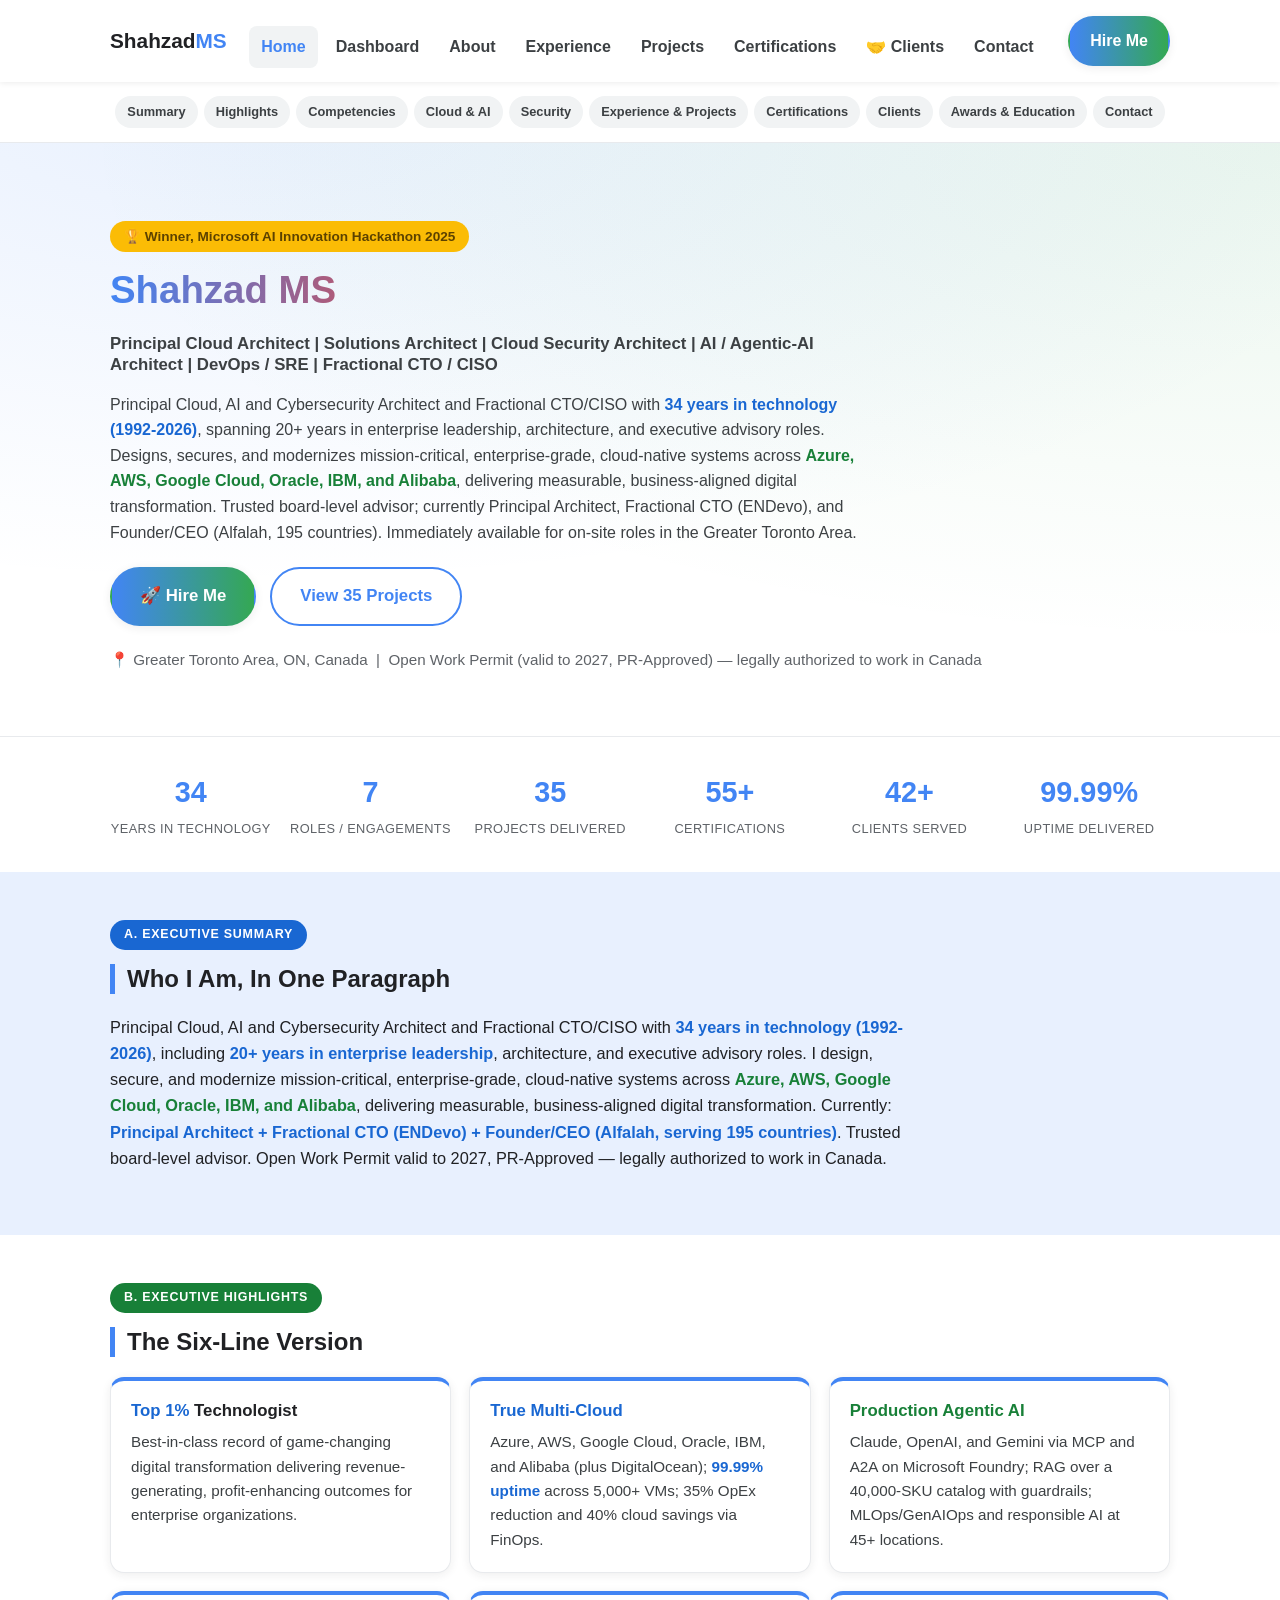
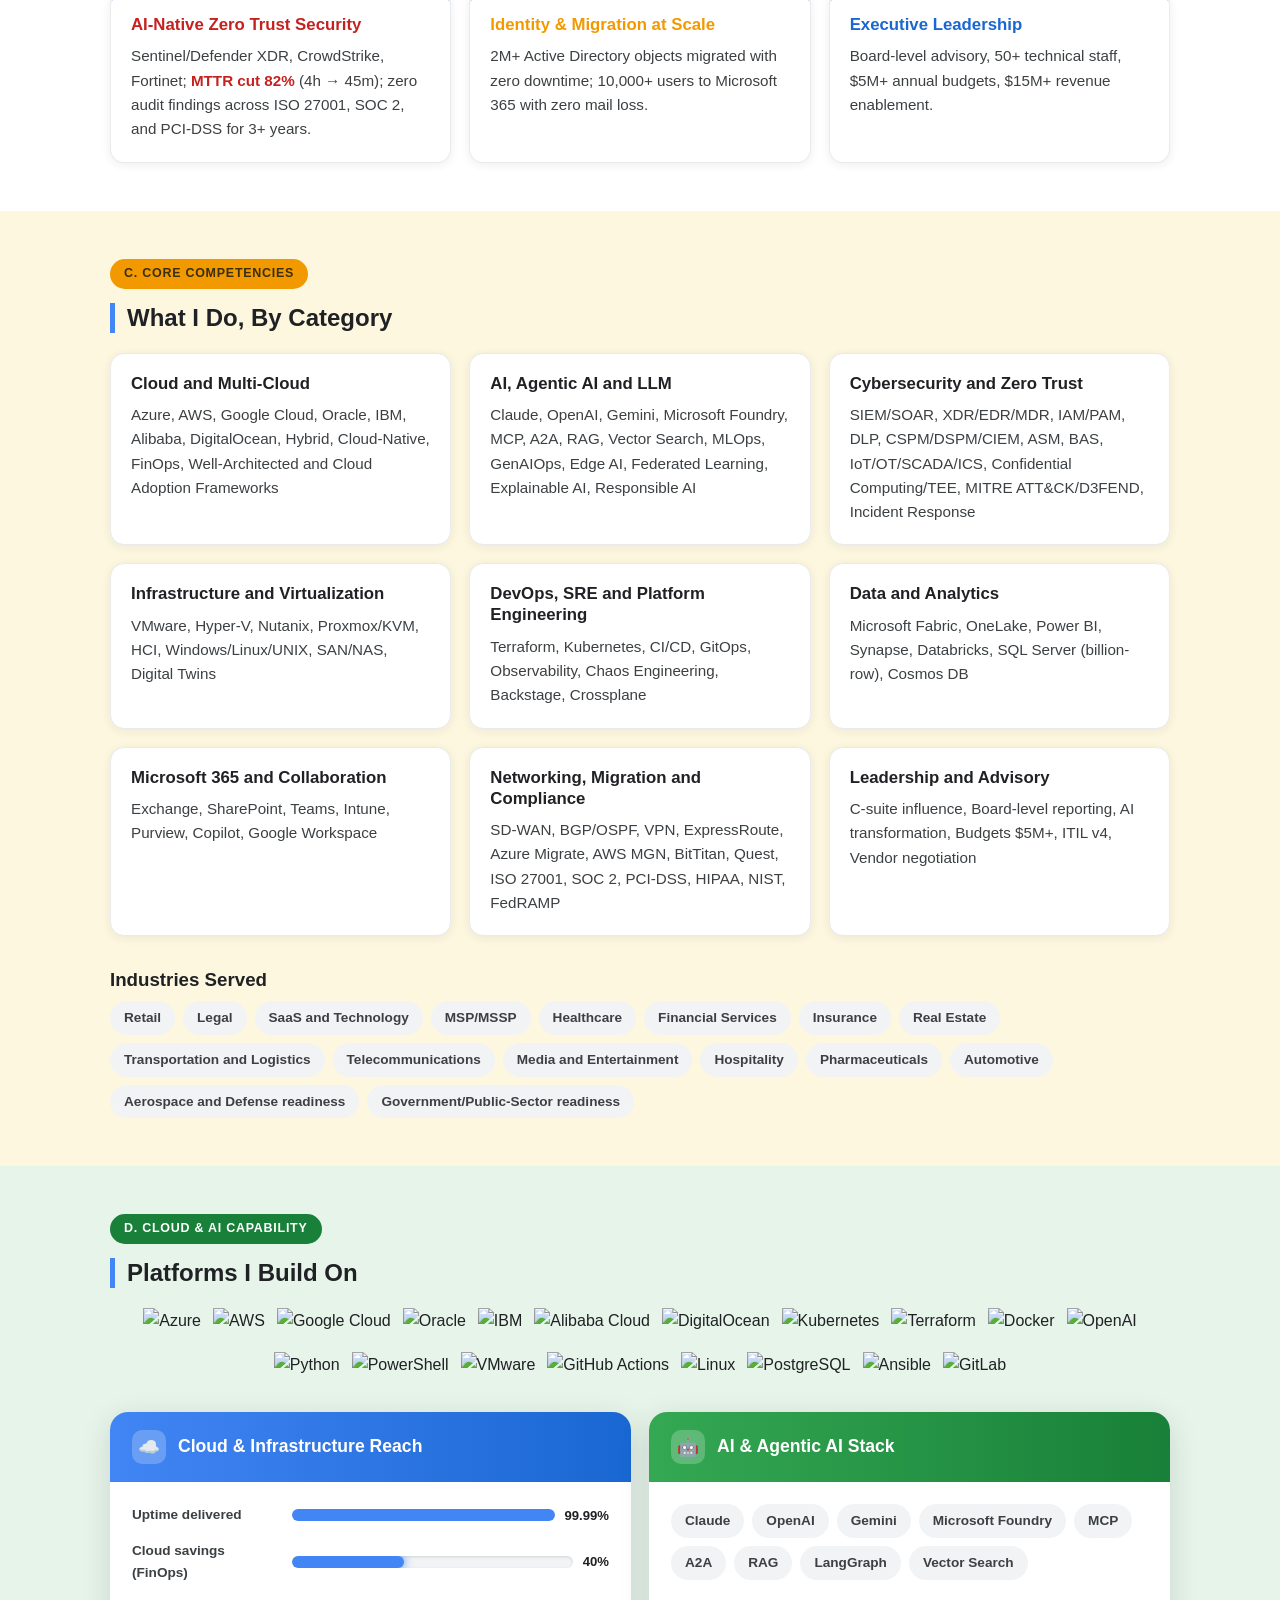
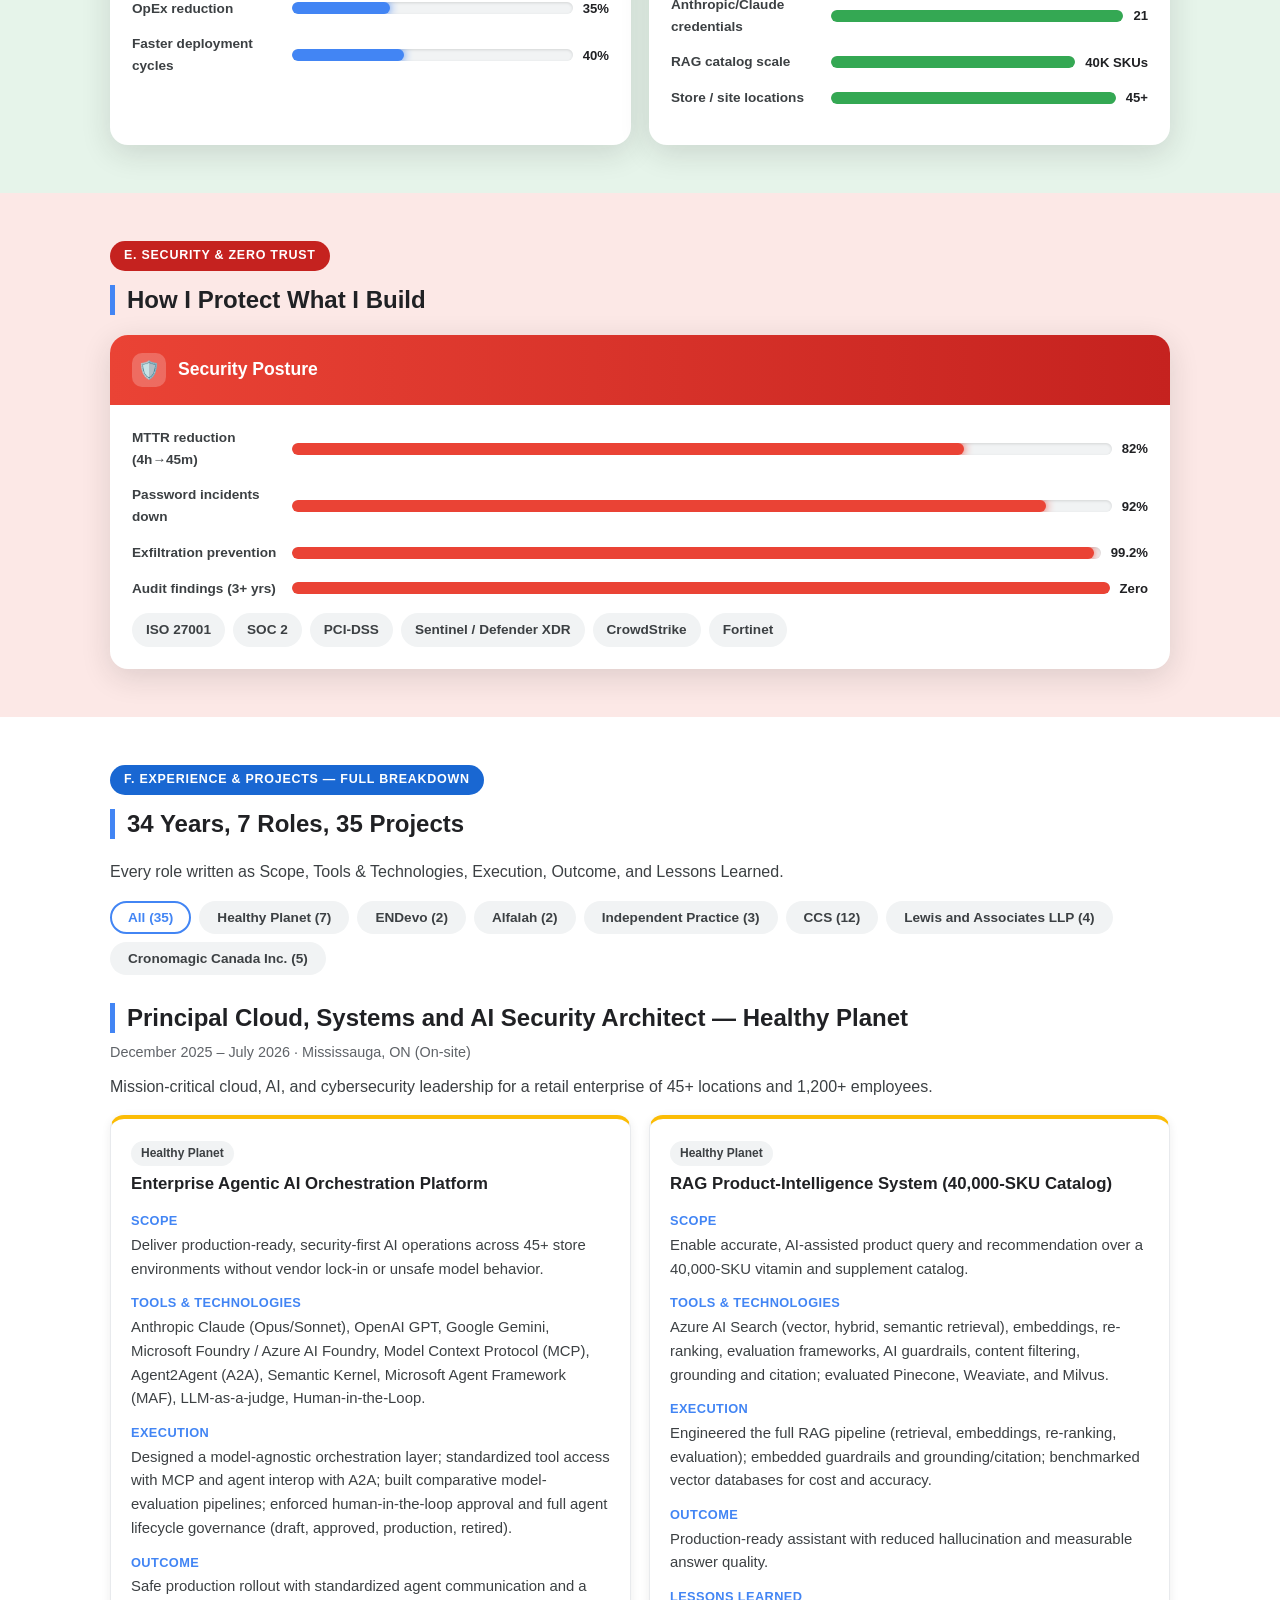
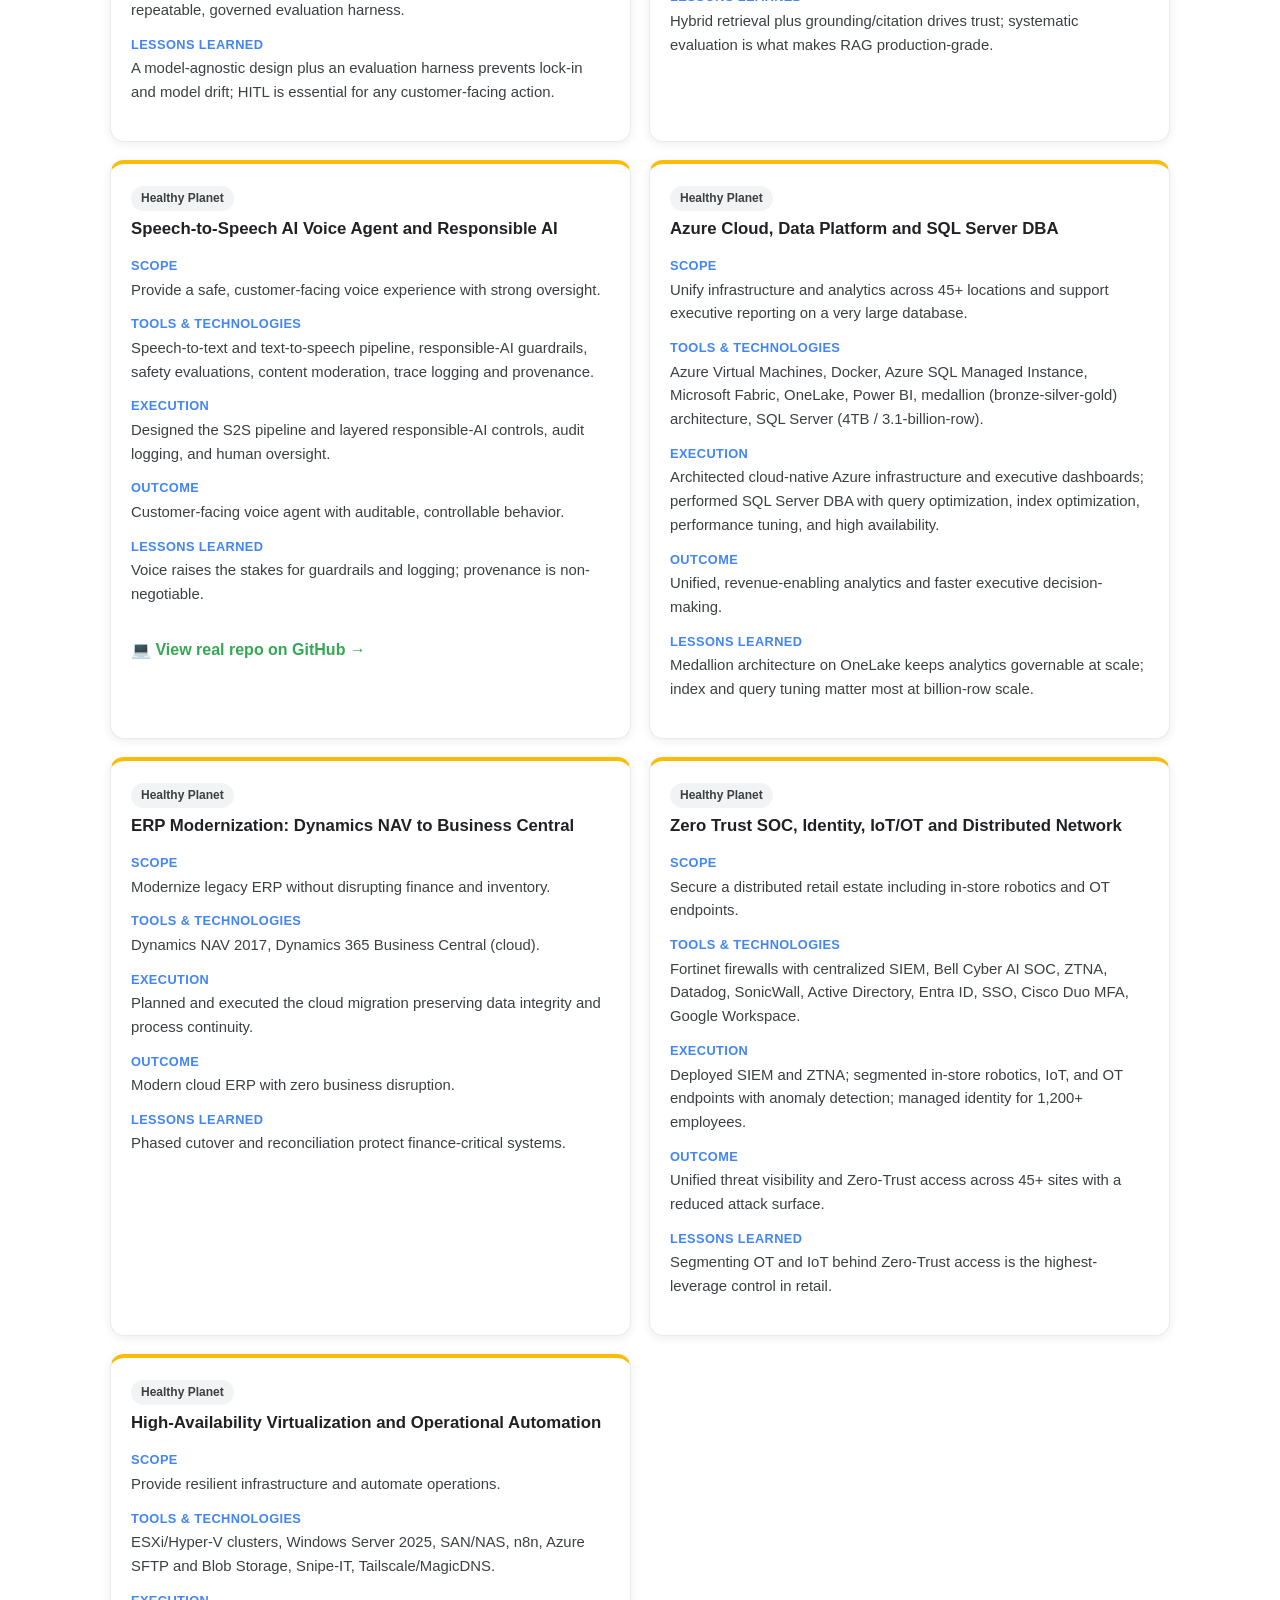
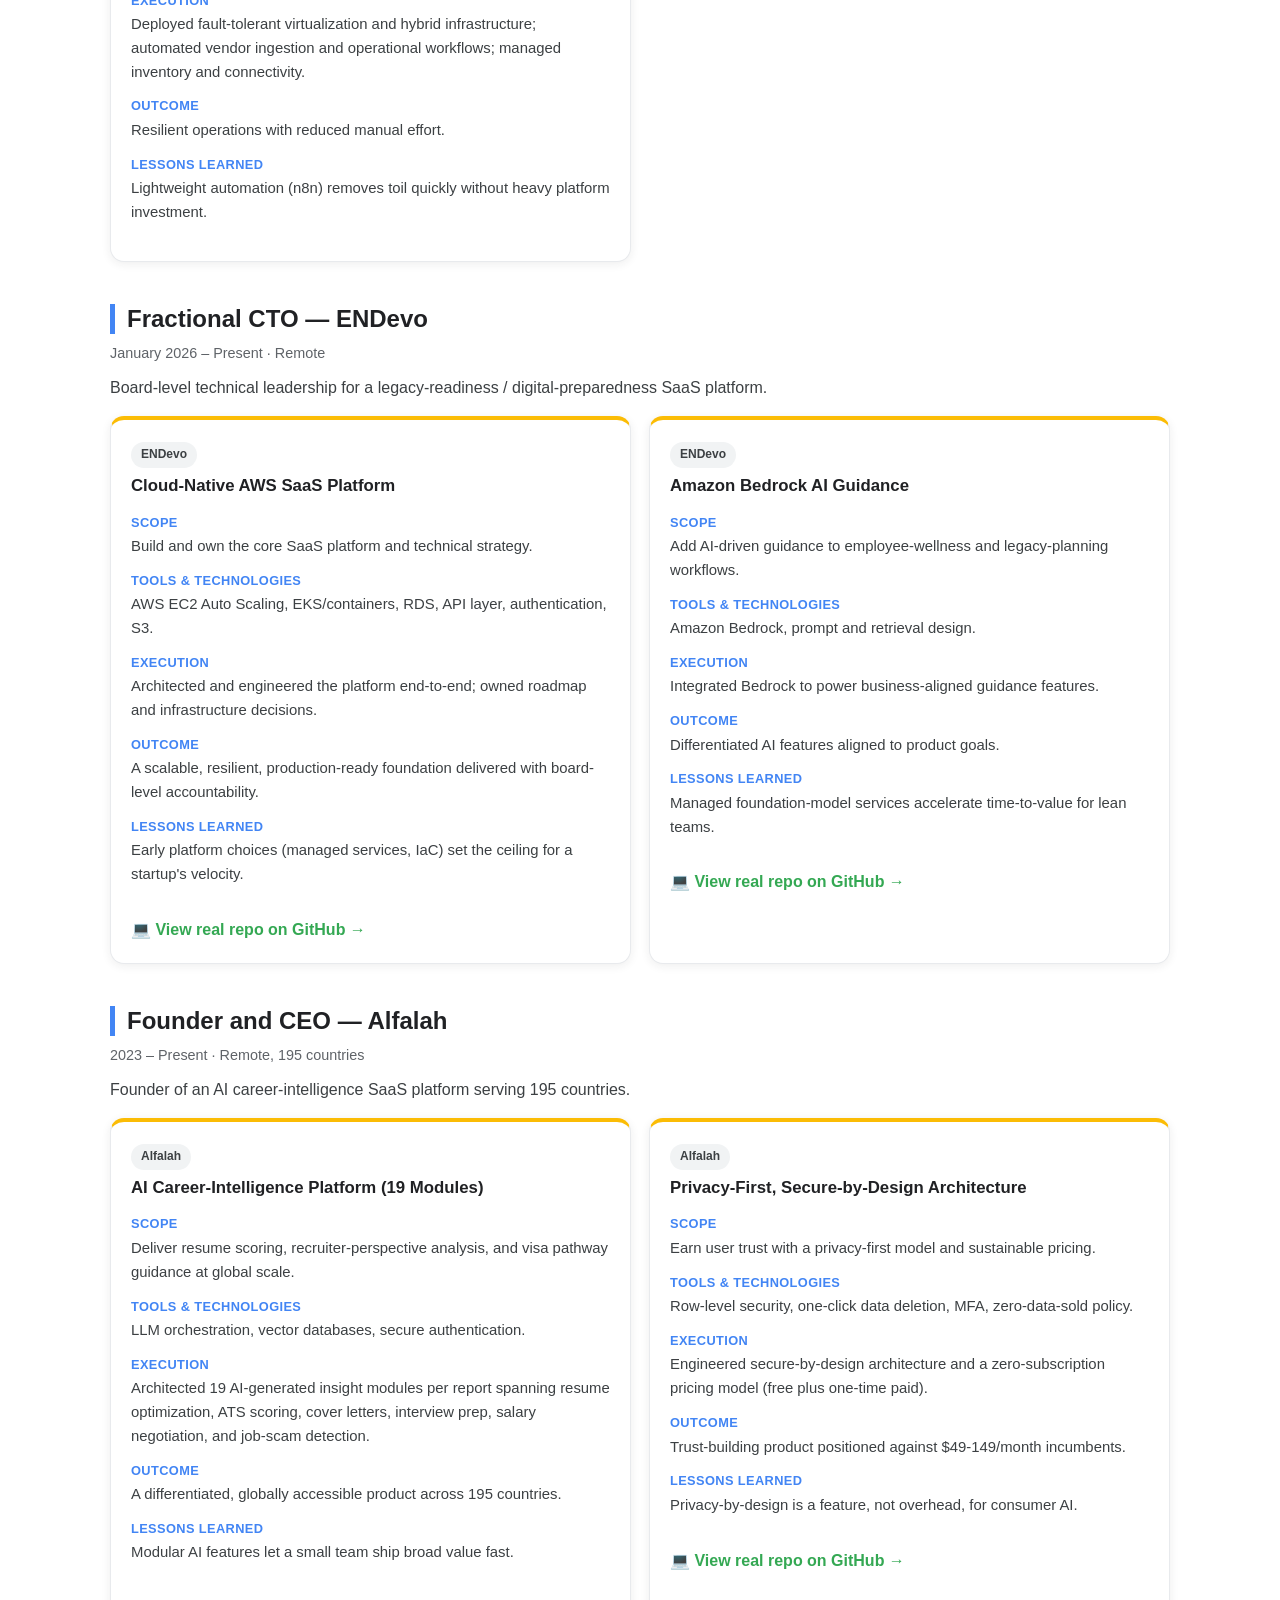
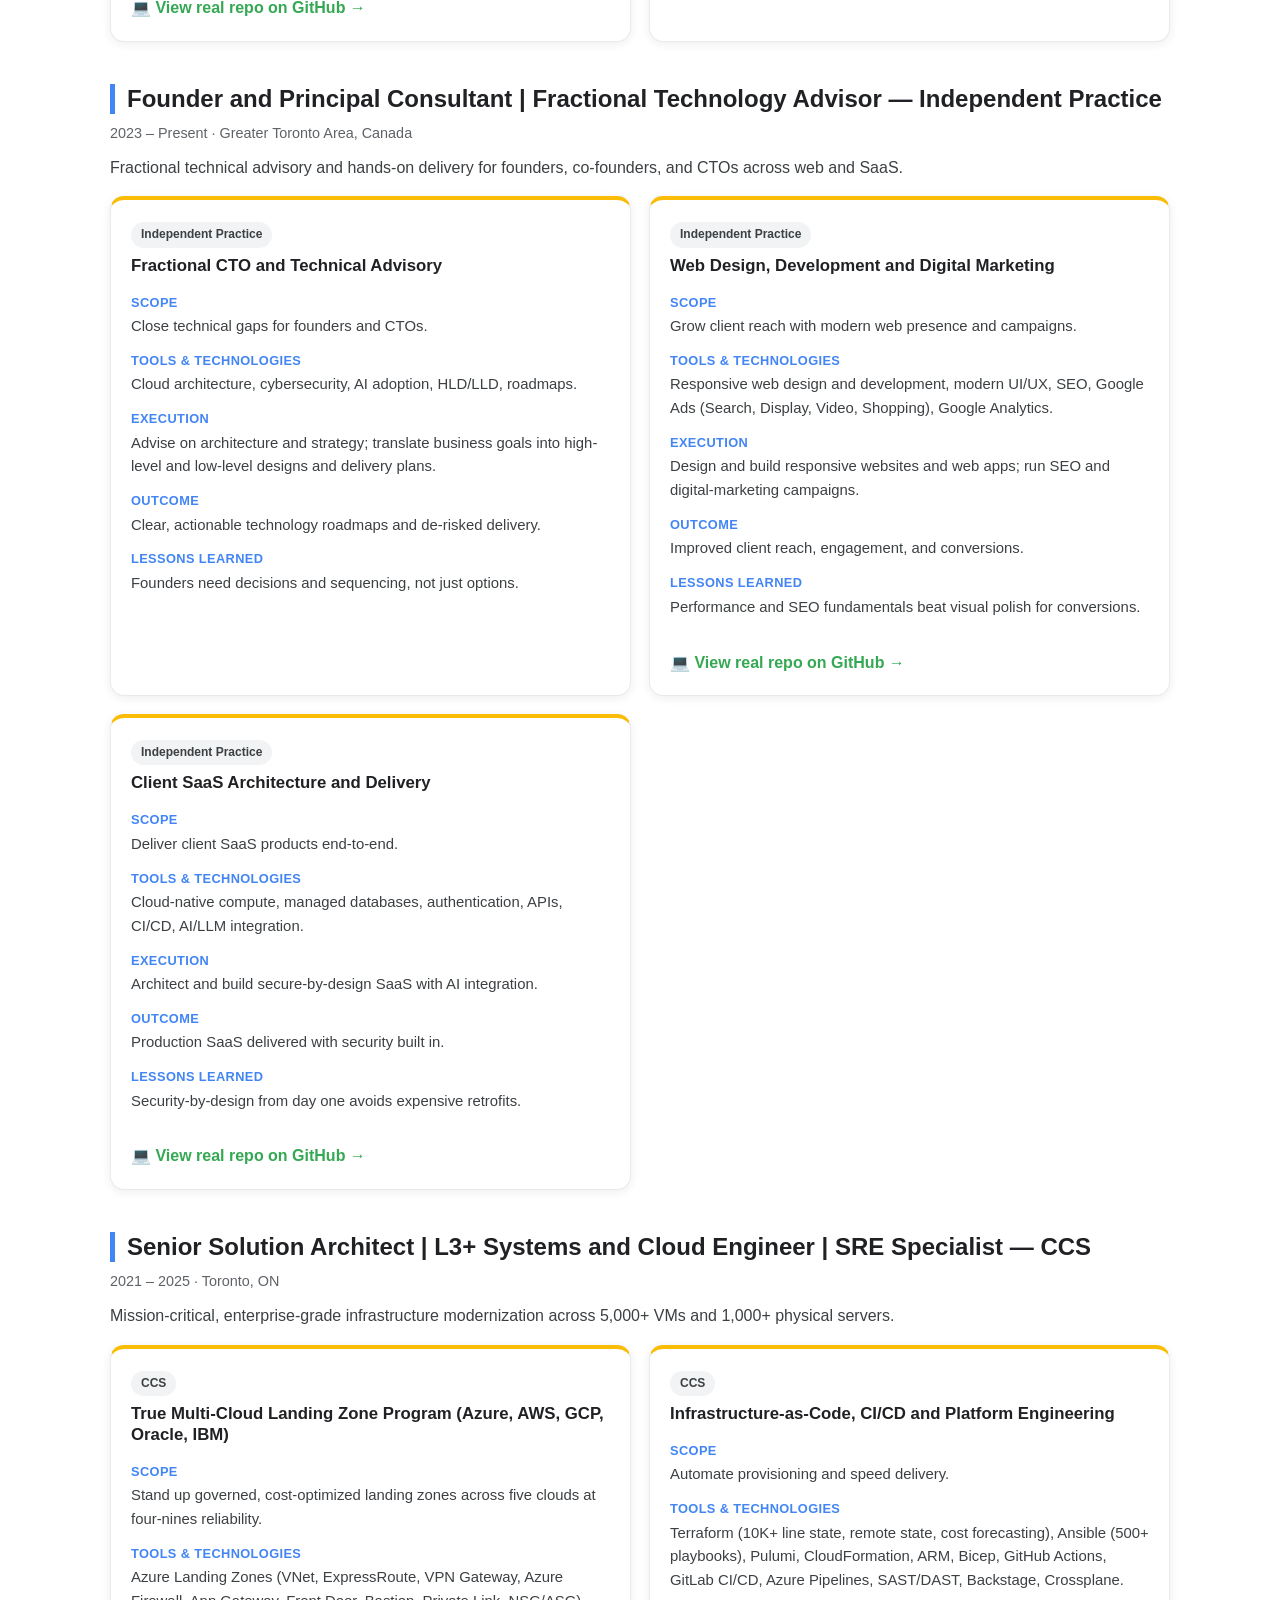
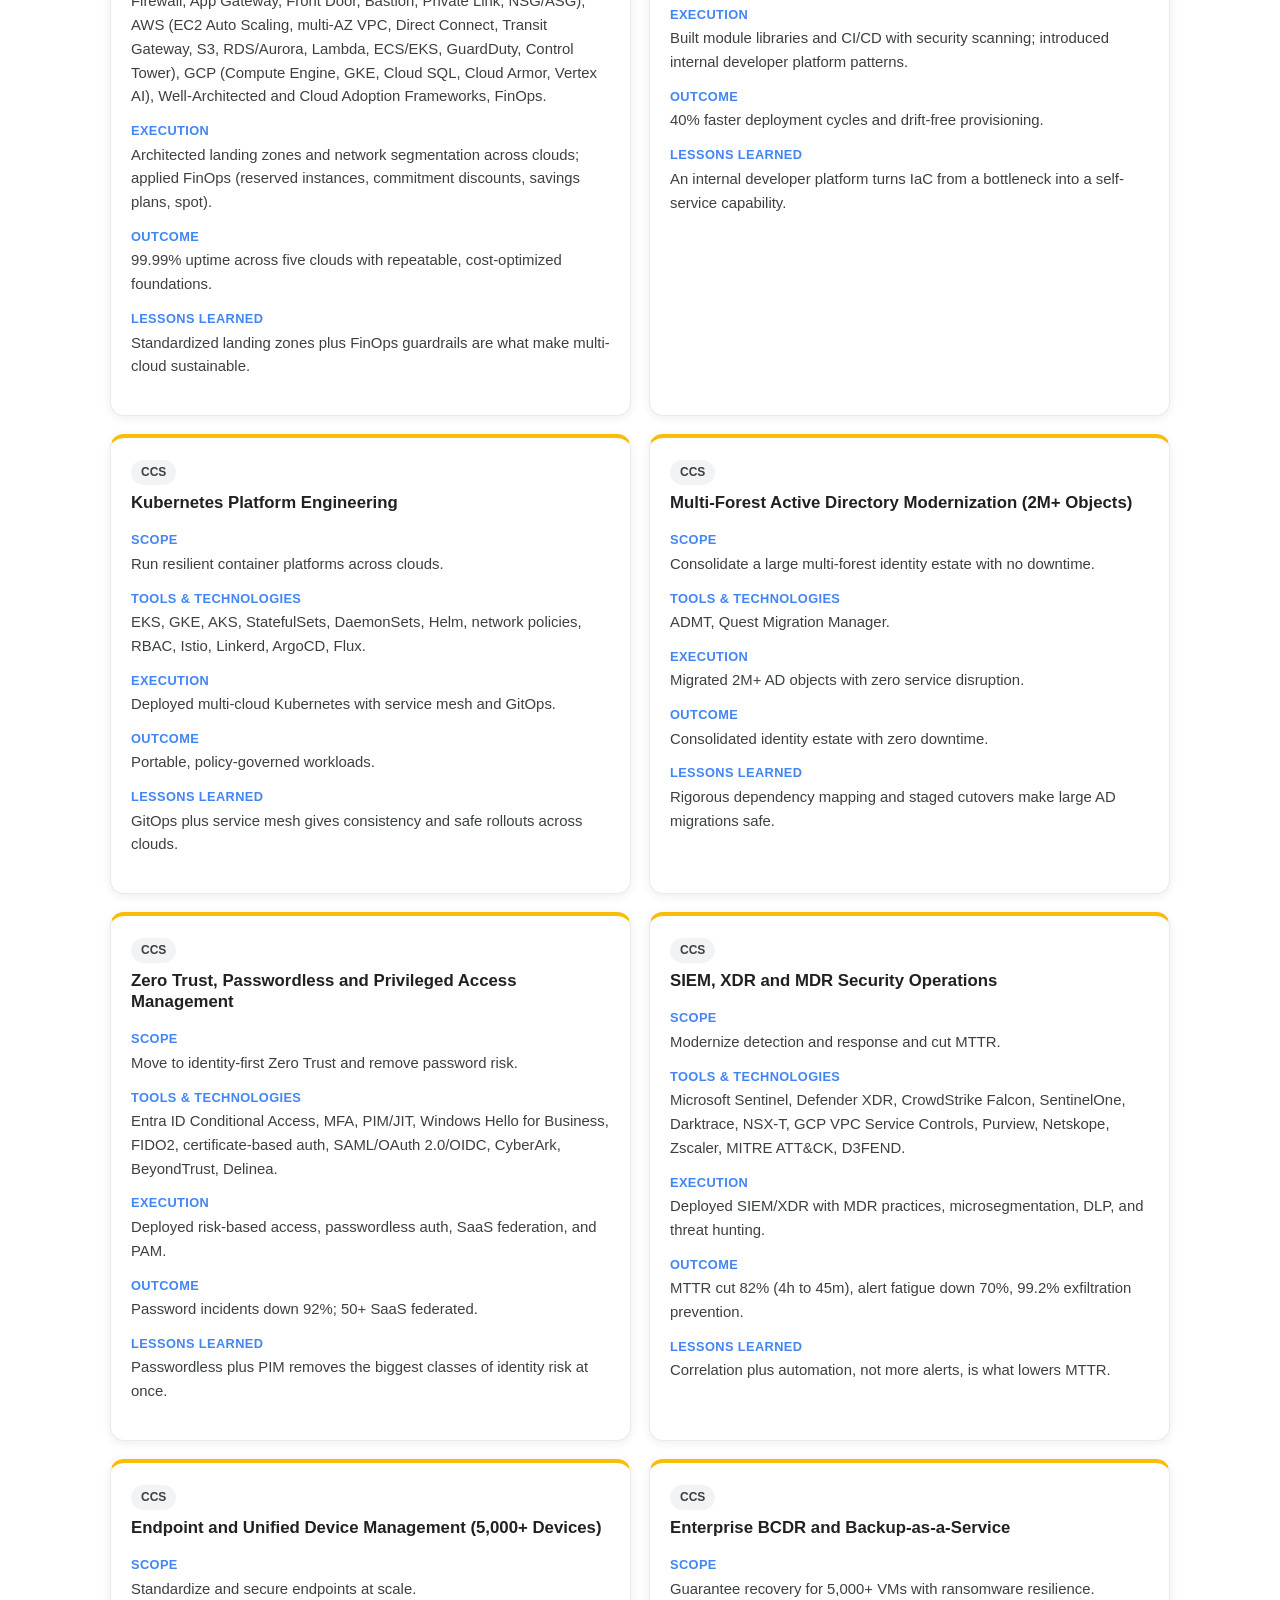
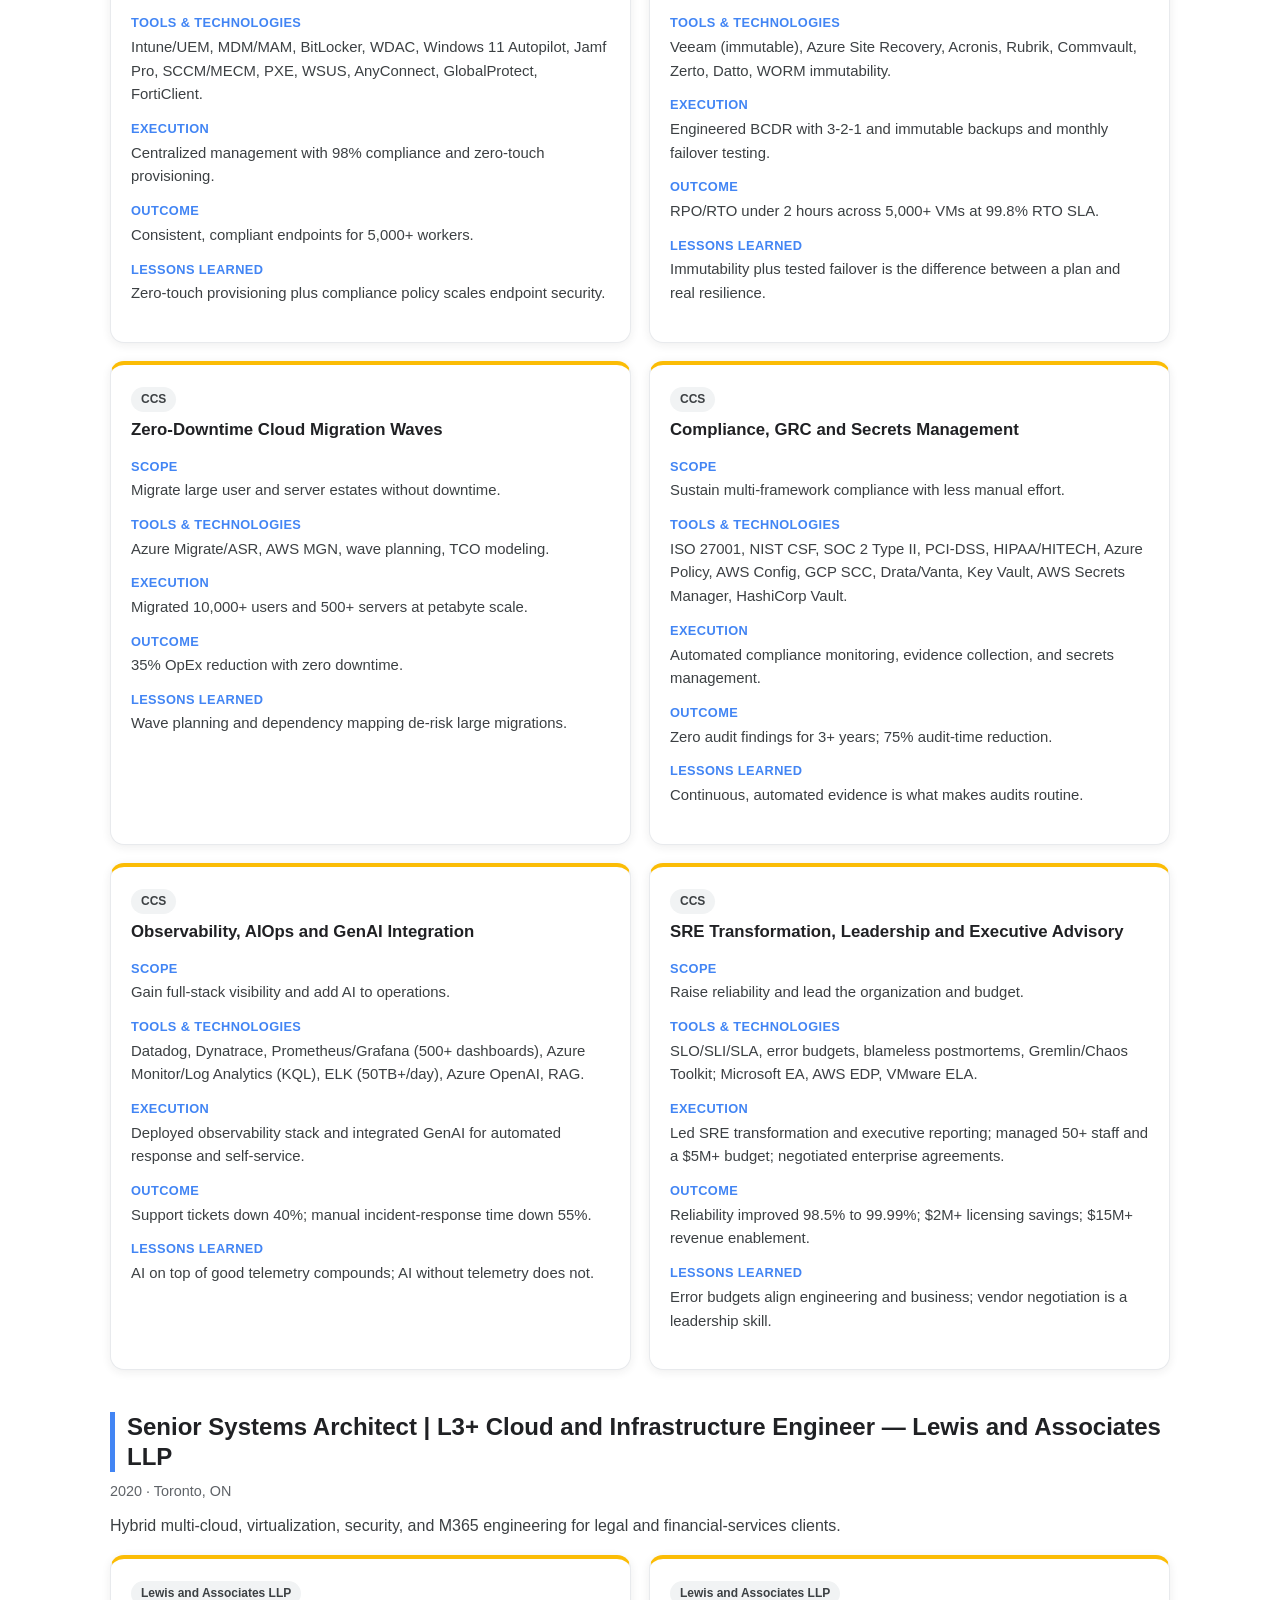
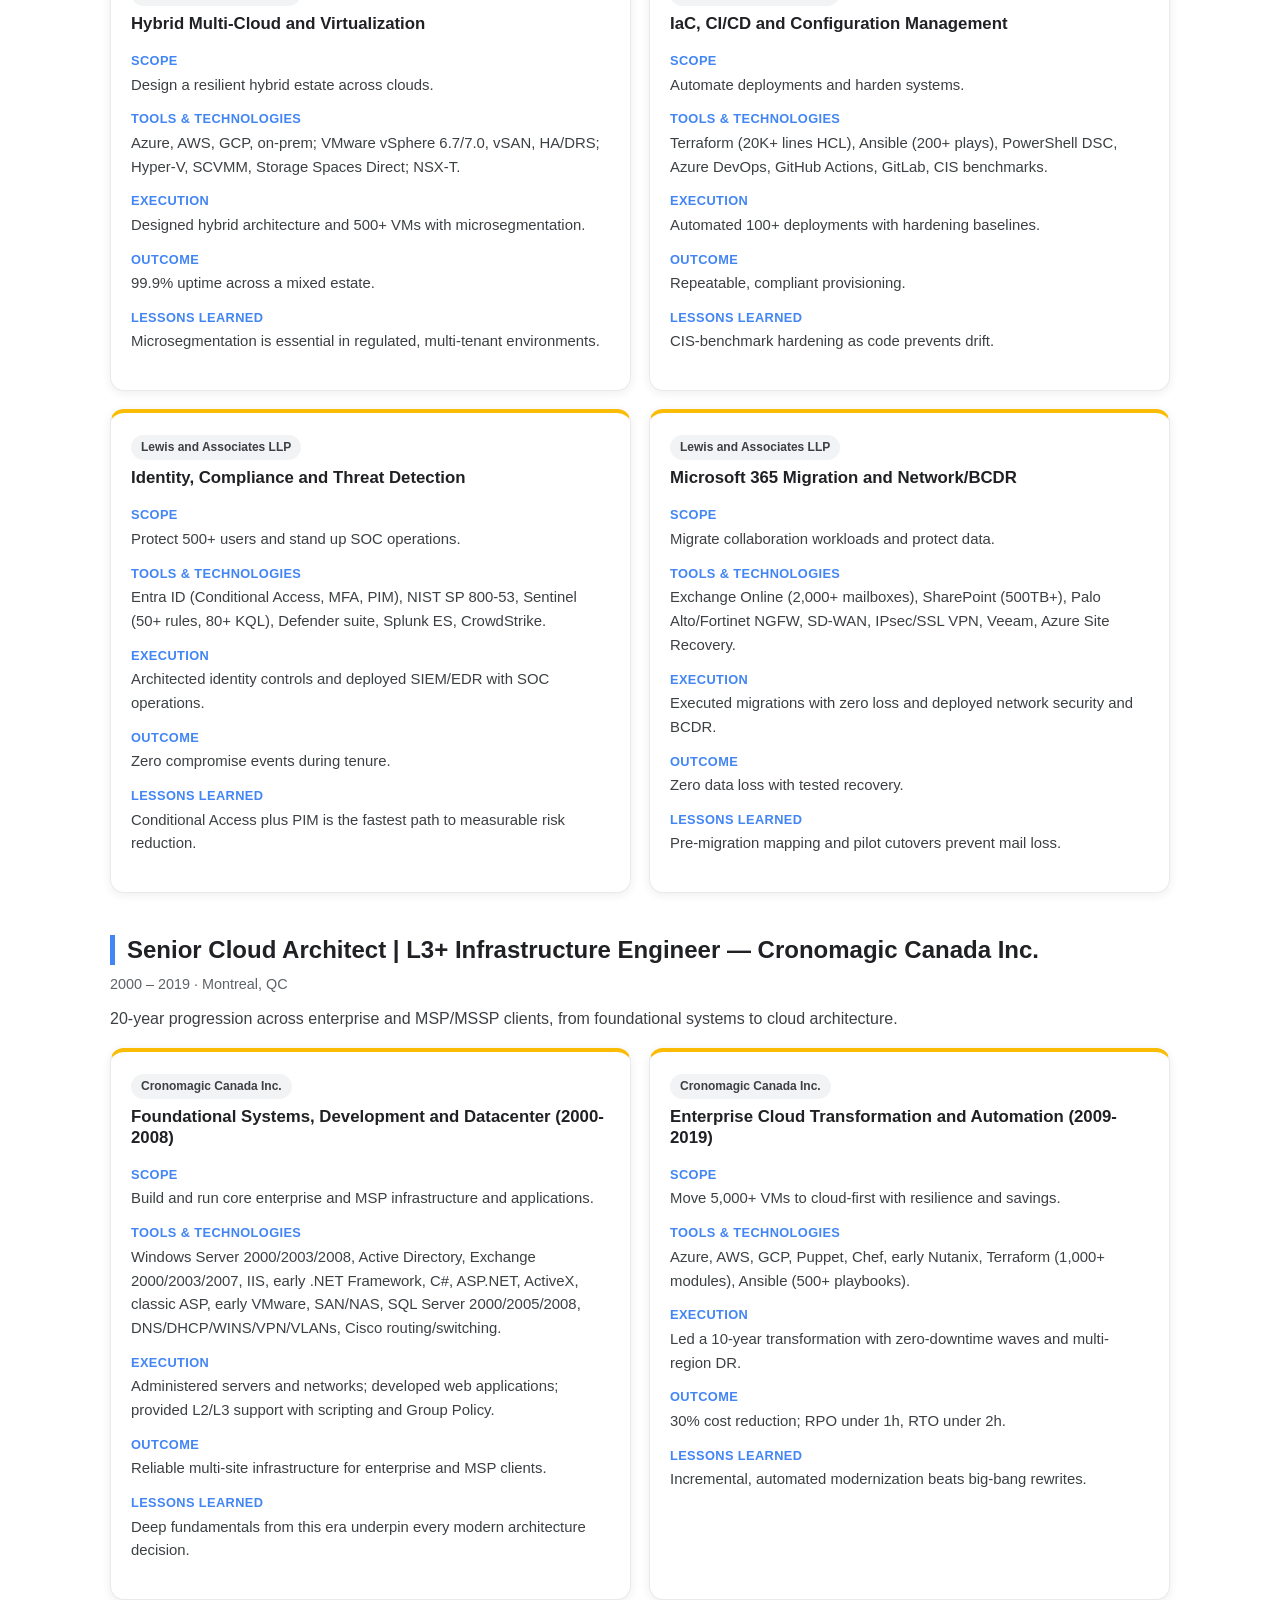
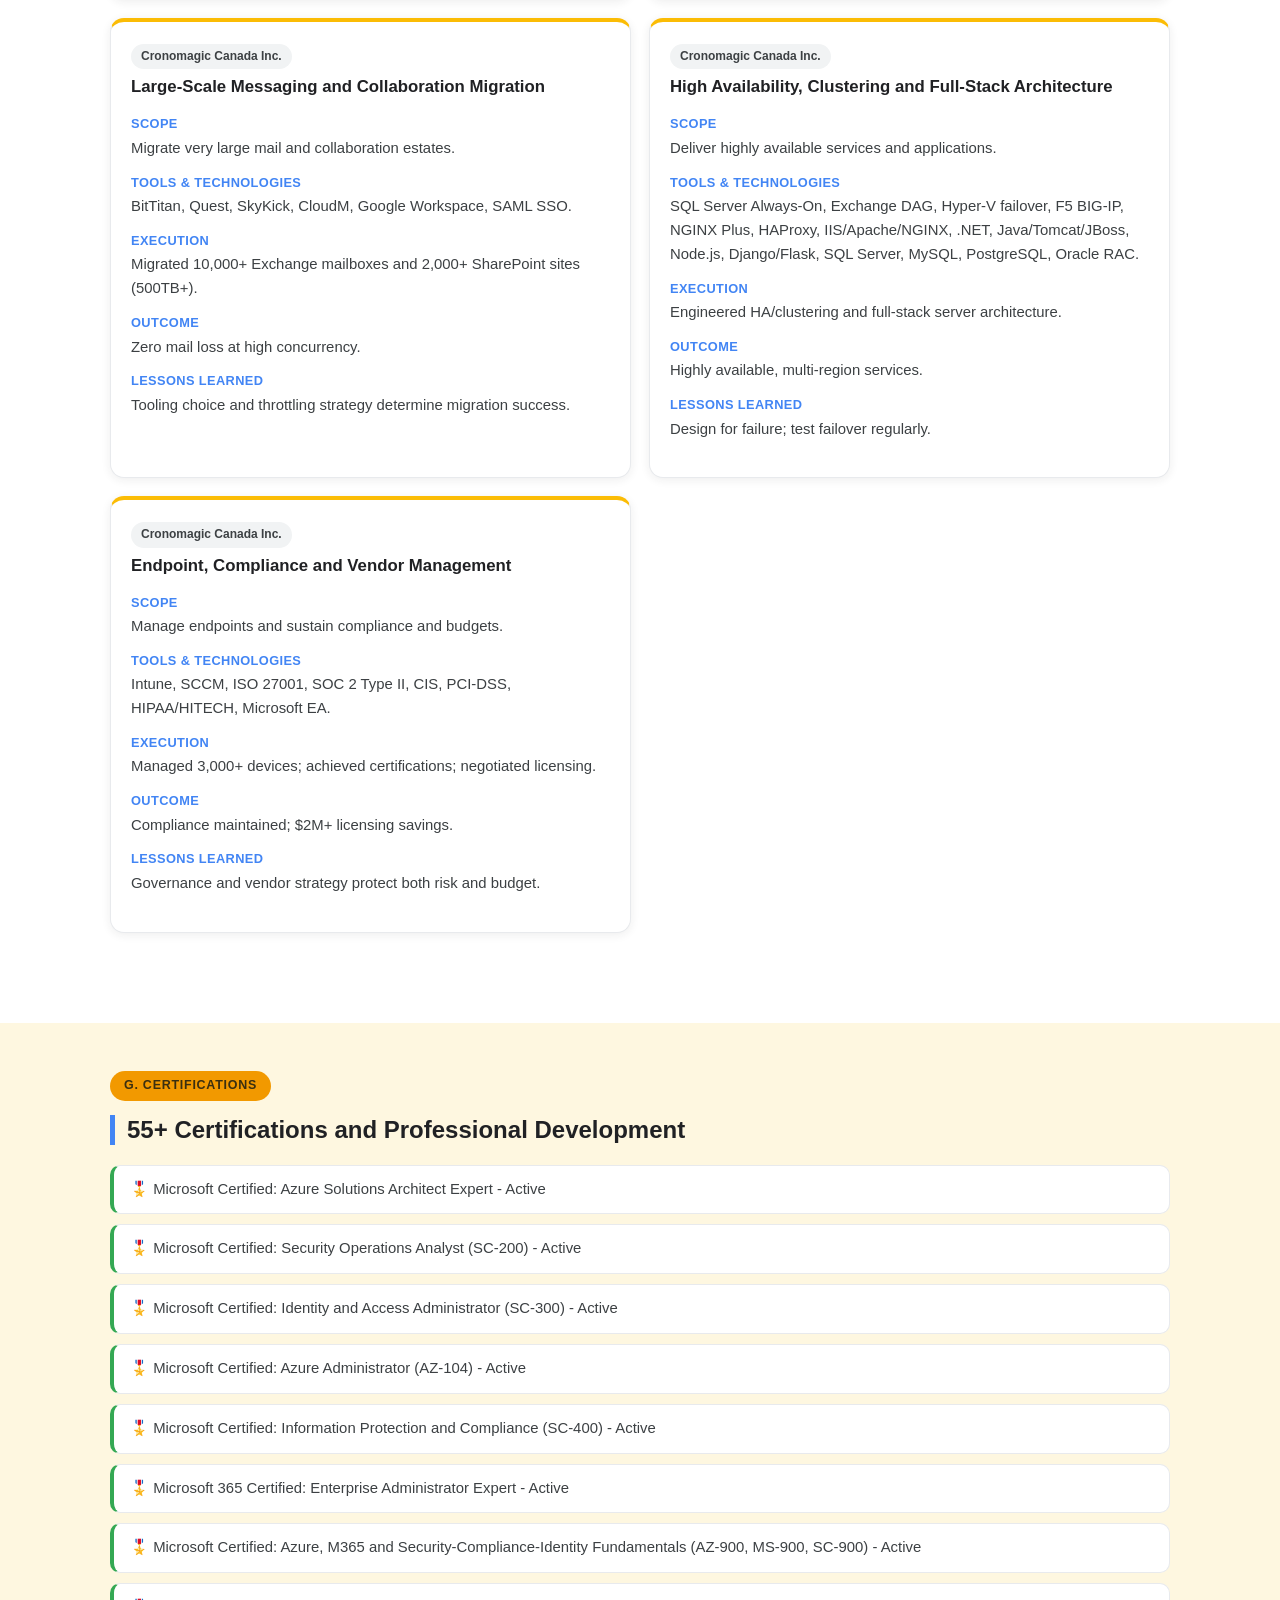
==== index.html @ 5df4858f "Merge home, dashboard, about, experience, projects, certifications, clients and contact into one ful" ====
<!DOCTYPE html>
<html lang="en">
<head>
<meta charset="UTF-8">
<meta name="viewport" content="width=device-width, initial-scale=1.0">
<title>Shahzad MS | Principal Cloud, AI &amp; Cybersecurity Architect | Fractional CTO/CISO</title>
<meta name="description" content="Principal Cloud, AI and Cybersecurity Architect and Fractional CTO/CISO with 34 years in technology. True multi-cloud, agentic AI, Zero Trust security. Based in the Greater Toronto Area, Canada.">
<meta name="keywords" content="Shahzad MS, Principal Cloud Architect, Cloud Security Architect, AI Architect, Agentic AI, Fractional CTO, Fractional CISO, Azure Solutions Architect, AWS, Google Cloud, DevOps, SRE, Zero Trust, Toronto, GTA, Canada">
<meta name="author" content="Shahzad MS">
<meta name="robots" content="index, follow">
<link rel="canonical" href="https://shahzadms7.github.io/">
<meta property="og:type" content="website">
<meta property="og:title" content="Shahzad MS | Principal Cloud, AI &amp; Cybersecurity Architect | Fractional CTO/CISO">
<meta property="og:description" content="Principal Cloud, AI and Cybersecurity Architect and Fractional CTO/CISO with 34 years in technology. True multi-cloud, agentic AI, Zero Trust security. Based in the Greater Toronto Area, Canada.">
<meta property="og:url" content="https://shahzadms7.github.io/">
<meta property="og:site_name" content="Shahzad MS Portfolio">
<meta property="og:image" content="https://shahzadms7.github.io/assets/og-image.png">
<meta name="twitter:card" content="summary_large_image">
<meta name="twitter:title" content="Shahzad MS | Principal Cloud, AI &amp; Cybersecurity Architect | Fractional CTO/CISO">
<meta name="twitter:description" content="Principal Cloud, AI and Cybersecurity Architect and Fractional CTO/CISO with 34 years in technology. True multi-cloud, agentic AI, Zero Trust security. Based in the Greater Toronto Area, Canada.">
<link rel="icon" href="assets/favicon.svg" type="image/svg+xml">
<link rel="stylesheet" href="assets/style.css">
<script type="application/ld+json">
{
  "@context": "https://schema.org",
  "@type": "Person",
  "name": "Shahzad MS",
  "jobTitle": "Principal Cloud, AI and Cybersecurity Architect | Fractional CTO/CISO",
  "url": "https://shahzadms7.github.io/",
  "sameAs": ["https://linkedin.com/in/shahzadms", "https://github.com/shahzadms7"],
  "address": {"@type": "PostalAddress", "addressRegion": "ON", "addressCountry": "CA"}
}
</script>
</head>
<body>
<header class="site-header">
  <div class="container header-inner">
    <a href="index.html" class="brand">Shahzad<span>MS</span></a>
    <nav class="main-nav" aria-label="Main navigation">
      <ul>
<li><a href="index.html#summary" class="active">Home</a></li>
<li><a href="index.html#cloud-ai">Dashboard</a></li>
<li><a href="index.html#competencies">About</a></li>
<li><a href="index.html#career">Experience</a></li>
<li><a href="index.html#career">Projects</a></li>
<li><a href="index.html#certifications">Certifications</a></li>
<li><a href="index.html#clients">🤝 Clients</a></li>
<li><a href="index.html#contact">Contact</a></li>
      </ul>
    </nav>
    <a class="btn btn-hire nav-hire" href="index.html#contact">Hire Me</a>
    <button class="nav-toggle" aria-label="Toggle navigation" aria-expanded="false">
      <span></span><span></span><span></span>
    </button>
  </div>
</header>

<nav class="jumpnav" aria-label="Page sections">
  <a href="#summary">Summary</a>
  <a href="#highlights">Highlights</a>
  <a href="#competencies">Competencies</a>
  <a href="#cloud-ai">Cloud &amp; AI</a>
  <a href="#security">Security</a>
  <a href="#career">Experience &amp; Projects</a>
  <a href="#certifications">Certifications</a>
  <a href="#clients">Clients</a>
  <a href="#awards">Awards &amp; Education</a>
  <a href="#contact">Contact</a>
</nav>

<section class="hero">
  <div class="container hero-inner">
    <p class="eyebrow">🏆 Winner, Microsoft AI Innovation Hackathon 2025</p>
    <h1>Shahzad MS</h1>
    <h2>Principal Cloud Architect | Solutions Architect | Cloud Security Architect | AI / Agentic-AI Architect | DevOps / SRE | Fractional CTO / CISO</h2>
    <p class="hero-profile">Principal Cloud, AI and Cybersecurity Architect and Fractional CTO/CISO with <span class="hl hl-blue">34 years in technology (1992-2026)</span>, spanning 20+ years in enterprise leadership, architecture, and executive advisory roles. Designs, secures, and modernizes mission-critical, enterprise-grade, cloud-native systems across <span class="hl hl-green">Azure, AWS, Google Cloud, Oracle, IBM, and Alibaba</span>, delivering measurable, business-aligned digital transformation. Trusted board-level advisor; currently Principal Architect, Fractional CTO (ENDevo), and Founder/CEO (Alfalah, 195 countries). Immediately available for on-site roles in the Greater Toronto Area.</p>
    <div class="hero-ctas">
      <a class="btn btn-hire btn-lg" href="#contact">🚀 Hire Me</a>
      <a class="btn btn-outline btn-lg" href="#career">View 35 Projects</a>
    </div>
    <p class="hero-meta">📍 Greater Toronto Area, ON, Canada &nbsp;|&nbsp; Open Work Permit (valid to 2027, PR-Approved) — legally authorized to work in Canada</p>
  </div>
</section>

<section class="section stats-strip">
  <div class="container stats-grid">
    <div class="stat"><span class="stat-num">34</span><span class="stat-label">Years in Technology</span></div>
    <div class="stat"><span class="stat-num">7</span><span class="stat-label">Roles / Engagements</span></div>
    <div class="stat"><span class="stat-num">35</span><span class="stat-label">Projects Delivered</span></div>
    <div class="stat"><span class="stat-num">55+</span><span class="stat-label">Certifications</span></div>
    <div class="stat"><span class="stat-num">42+</span><span class="stat-label">Clients Served</span></div>
    <div class="stat"><span class="stat-num">99.99%</span><span class="stat-label">Uptime Delivered</span></div>
  </div>
</section>

<!-- A. SUMMARY -->
<section id="summary" class="section tint-blue">
  <div class="container">
    <span class="section-eyebrow eyebrow-blue">A. Executive Summary</span>
    <h2 class="section-title">Who I Am, In One Paragraph</h2>
    <p style="max-width:820px;font-size:1.02rem;color:var(--gray-900);">Principal Cloud, AI and Cybersecurity Architect and Fractional CTO/CISO with <span class="hl hl-blue">34 years in technology (1992-2026)</span>, including <span class="hl hl-blue">20+ years in enterprise leadership</span>, architecture, and executive advisory roles. I design, secure, and modernize mission-critical, enterprise-grade, cloud-native systems across <span class="hl hl-green">Azure, AWS, Google Cloud, Oracle, IBM, and Alibaba</span>, delivering measurable, business-aligned digital transformation. Currently: <span class="hl hl-blue">Principal Architect + Fractional CTO (ENDevo) + Founder/CEO (Alfalah, serving 195 countries)</span>. Trusted board-level advisor. Open Work Permit valid to 2027, PR-Approved — legally authorized to work in Canada.</p>
  </div>
</section>

<!-- B. HIGHLIGHTS -->
<section id="highlights" class="section">
  <div class="container">
    <span class="section-eyebrow eyebrow-green">B. Executive Highlights</span>
    <h2 class="section-title">The Six-Line Version</h2>
    <div class="grid grid-3">
      <div class="card highlight-card"><h3><span class="hl hl-blue">Top 1%</span> Technologist</h3><p>Best-in-class record of game-changing digital transformation delivering revenue-generating, profit-enhancing outcomes for enterprise organizations.</p></div>
<div class="card highlight-card"><h3><span class="hl hl-blue">True Multi-Cloud</span></h3><p>Azure, AWS, Google Cloud, Oracle, IBM, and Alibaba (plus DigitalOcean); <span class="hl hl-blue">99.99% uptime</span> across 5,000+ VMs; 35% OpEx reduction and 40% cloud savings via FinOps.</p></div>
<div class="card highlight-card"><h3><span class="hl hl-green">Production Agentic AI</span></h3><p>Claude, OpenAI, and Gemini via MCP and A2A on Microsoft Foundry; RAG over a 40,000-SKU catalog with guardrails; MLOps/GenAIOps and responsible AI at 45+ locations.</p></div>
<div class="card highlight-card"><h3><span class="hl hl-red">AI-Native Zero Trust Security</span></h3><p>Sentinel/Defender XDR, CrowdStrike, Fortinet; <span class="hl hl-red">MTTR cut 82%</span> (4h → 45m); zero audit findings across ISO 27001, SOC 2, and PCI-DSS for 3+ years.</p></div>
<div class="card highlight-card"><h3><span class="hl hl-yellow">Identity &amp; Migration at Scale</span></h3><p>2M+ Active Directory objects migrated with zero downtime; 10,000+ users to Microsoft 365 with zero mail loss.</p></div>
<div class="card highlight-card"><h3><span class="hl hl-blue">Executive Leadership</span></h3><p>Board-level advisory, 50+ technical staff, $5M+ annual budgets, $15M+ revenue enablement.</p></div>
    </div>
  </div>
</section>

<!-- C. CORE COMPETENCIES (from About) -->
<section id="competencies" class="section tint-yellow">
  <div class="container">
    <span class="section-eyebrow eyebrow-yellow">C. Core Competencies</span>
    <h2 class="section-title">What I Do, By Category</h2>
    <div class="grid grid-3">
      <div class="card"><h3>Cloud and Multi-Cloud</h3><p>Azure, AWS, Google Cloud, Oracle, IBM, Alibaba, DigitalOcean, Hybrid, Cloud-Native, FinOps, Well-Architected and Cloud Adoption Frameworks</p></div>
      <div class="card"><h3>AI, Agentic AI and LLM</h3><p>Claude, OpenAI, Gemini, Microsoft Foundry, MCP, A2A, RAG, Vector Search, MLOps, GenAIOps, Edge AI, Federated Learning, Explainable AI, Responsible AI</p></div>
      <div class="card"><h3>Cybersecurity and Zero Trust</h3><p>SIEM/SOAR, XDR/EDR/MDR, IAM/PAM, DLP, CSPM/DSPM/CIEM, ASM, BAS, IoT/OT/SCADA/ICS, Confidential Computing/TEE, MITRE ATT&amp;CK/D3FEND, Incident Response</p></div>
      <div class="card"><h3>Infrastructure and Virtualization</h3><p>VMware, Hyper-V, Nutanix, Proxmox/KVM, HCI, Windows/Linux/UNIX, SAN/NAS, Digital Twins</p></div>
      <div class="card"><h3>DevOps, SRE and Platform Engineering</h3><p>Terraform, Kubernetes, CI/CD, GitOps, Observability, Chaos Engineering, Backstage, Crossplane</p></div>
      <div class="card"><h3>Data and Analytics</h3><p>Microsoft Fabric, OneLake, Power BI, Synapse, Databricks, SQL Server (billion-row), Cosmos DB</p></div>
      <div class="card"><h3>Microsoft 365 and Collaboration</h3><p>Exchange, SharePoint, Teams, Intune, Purview, Copilot, Google Workspace</p></div>
      <div class="card"><h3>Networking, Migration and Compliance</h3><p>SD-WAN, BGP/OSPF, VPN, ExpressRoute, Azure Migrate, AWS MGN, BitTitan, Quest, ISO 27001, SOC 2, PCI-DSS, HIPAA, NIST, FedRAMP</p></div>
      <div class="card"><h3>Leadership and Advisory</h3><p>C-suite influence, Board-level reporting, AI transformation, Budgets $5M+, ITIL v4, Vendor negotiation</p></div>
    </div>
    <h3 style="margin-top:32px;">Industries Served</h3>
    <div class="chip-row">
      <span class="chip">Retail</span><span class="chip">Legal</span><span class="chip">SaaS and Technology</span>
      <span class="chip">MSP/MSSP</span><span class="chip">Healthcare</span><span class="chip">Financial Services</span>
      <span class="chip">Insurance</span><span class="chip">Real Estate</span><span class="chip">Transportation and Logistics</span>
      <span class="chip">Telecommunications</span><span class="chip">Media and Entertainment</span><span class="chip">Hospitality</span>
      <span class="chip">Pharmaceuticals</span><span class="chip">Automotive</span><span class="chip">Aerospace and Defense readiness</span>
      <span class="chip">Government/Public-Sector readiness</span>
    </div>
  </div>
</section>

<!-- D. CLOUD & AI (Dashboard merged) -->
<section id="cloud-ai" class="section tint-green">
  <div class="container">
    <span class="section-eyebrow eyebrow-green">D. Cloud &amp; AI Capability</span>
    <h2 class="section-title">Platforms I Build On</h2>
    <div class="logo-wall" style="margin-bottom:28px;">
      <img src="https://img.shields.io/badge/Azure-202124?style=for-the-badge&logo=microsoftazure&logoColor=4285F4" alt="Azure">
      <img src="https://img.shields.io/badge/AWS-202124?style=for-the-badge&logo=amazonaws&logoColor=FBBC05" alt="AWS">
      <img src="https://img.shields.io/badge/Google_Cloud-202124?style=for-the-badge&logo=googlecloud&logoColor=34A853" alt="Google Cloud">
      <img src="https://img.shields.io/badge/Oracle-202124?style=for-the-badge&logo=oracle&logoColor=EA4335" alt="Oracle">
      <img src="https://img.shields.io/badge/IBM-202124?style=for-the-badge&logo=ibm&logoColor=4285F4" alt="IBM">
      <img src="https://img.shields.io/badge/Alibaba_Cloud-202124?style=for-the-badge&logo=alibabacloud&logoColor=EA4335" alt="Alibaba Cloud">
      <img src="https://img.shields.io/badge/DigitalOcean-202124?style=for-the-badge&logo=digitalocean&logoColor=4285F4" alt="DigitalOcean">
      <img src="https://img.shields.io/badge/Kubernetes-202124?style=for-the-badge&logo=kubernetes&logoColor=4285F4" alt="Kubernetes">
      <img src="https://img.shields.io/badge/Terraform-202124?style=for-the-badge&logo=terraform&logoColor=34A853" alt="Terraform">
      <img src="https://img.shields.io/badge/Docker-202124?style=for-the-badge&logo=docker&logoColor=4285F4" alt="Docker">
      <img src="https://img.shields.io/badge/OpenAI-202124?style=for-the-badge&logo=openai&logoColor=fff" alt="OpenAI">
      <img src="https://img.shields.io/badge/Python-202124?style=for-the-badge&logo=python&logoColor=FBBC05" alt="Python">
      <img src="https://img.shields.io/badge/PowerShell-202124?style=for-the-badge&logo=powershell&logoColor=4285F4" alt="PowerShell">
      <img src="https://img.shields.io/badge/VMware-202124?style=for-the-badge&logo=vmware&logoColor=EA4335" alt="VMware">
      <img src="https://img.shields.io/badge/GitHub_Actions-202124?style=for-the-badge&logo=githubactions&logoColor=34A853" alt="GitHub Actions">
      <img src="https://img.shields.io/badge/Linux-202124?style=for-the-badge&logo=linux&logoColor=fff" alt="Linux">
      <img src="https://img.shields.io/badge/PostgreSQL-202124?style=for-the-badge&logo=postgresql&logoColor=4285F4" alt="PostgreSQL">
      <img src="https://img.shields.io/badge/Ansible-202124?style=for-the-badge&logo=ansible&logoColor=EA4335" alt="Ansible">
      <img src="https://img.shields.io/badge/GitLab-202124?style=for-the-badge&logo=gitlab&logoColor=FBBC05" alt="GitLab">
    </div>
    <div class="grid grid-2">
      <div class="dash-panel dash-panel-blue">
        <div class="dash-panel-head"><span class="swatch">☁️</span><h3>Cloud &amp; Infrastructure Reach</h3></div>
        <div class="dash-panel-body">
          <div class="mini-bar-row"><span class="mini-bar-label">Uptime delivered</span><div class="mini-bar-track"><div class="mini-bar-fill" style="width:99.99%;background:var(--blue);color:var(--blue)"></div></div><span class="mini-bar-val">99.99%</span></div>
          <div class="mini-bar-row"><span class="mini-bar-label">Cloud savings (FinOps)</span><div class="mini-bar-track"><div class="mini-bar-fill" style="width:40%;background:var(--blue);color:var(--blue)"></div></div><span class="mini-bar-val">40%</span></div>
          <div class="mini-bar-row"><span class="mini-bar-label">OpEx reduction</span><div class="mini-bar-track"><div class="mini-bar-fill" style="width:35%;background:var(--blue);color:var(--blue)"></div></div><span class="mini-bar-val">35%</span></div>
          <div class="mini-bar-row"><span class="mini-bar-label">Faster deployment cycles</span><div class="mini-bar-track"><div class="mini-bar-fill" style="width:40%;background:var(--blue);color:var(--blue)"></div></div><span class="mini-bar-val">40%</span></div>
        </div>
      </div>
      <div class="dash-panel dash-panel-green">
        <div class="dash-panel-head"><span class="swatch">🤖</span><h3>AI &amp; Agentic AI Stack</h3></div>
        <div class="dash-panel-body">
          <div class="chip-row" style="margin-bottom:14px;">
            <span class="chip">Claude</span><span class="chip">OpenAI</span><span class="chip">Gemini</span>
            <span class="chip">Microsoft Foundry</span><span class="chip">MCP</span><span class="chip">A2A</span>
            <span class="chip">RAG</span><span class="chip">LangGraph</span><span class="chip">Vector Search</span>
          </div>
          <div class="mini-bar-row"><span class="mini-bar-label">Anthropic/Claude credentials</span><div class="mini-bar-track"><div class="mini-bar-fill" style="width:100%;background:var(--green);color:var(--green)"></div></div><span class="mini-bar-val">21</span></div>
          <div class="mini-bar-row"><span class="mini-bar-label">RAG catalog scale</span><div class="mini-bar-track"><div class="mini-bar-fill" style="width:100%;background:var(--green);color:var(--green)"></div></div><span class="mini-bar-val">40K SKUs</span></div>
          <div class="mini-bar-row"><span class="mini-bar-label">Store / site locations</span><div class="mini-bar-track"><div class="mini-bar-fill" style="width:100%;background:var(--green);color:var(--green)"></div></div><span class="mini-bar-val">45+</span></div>
        </div>
      </div>
    </div>
  </div>
</section>

<!-- E. SECURITY (Dashboard merged) -->
<section id="security" class="section tint-red">
  <div class="container">
    <span class="section-eyebrow eyebrow-red">E. Security &amp; Zero Trust</span>
    <h2 class="section-title">How I Protect What I Build</h2>
    <div class="dash-panel dash-panel-red">
      <div class="dash-panel-head"><span class="swatch">🛡️</span><h3>Security Posture</h3></div>
      <div class="dash-panel-body">
        <div class="mini-bar-row"><span class="mini-bar-label">MTTR reduction (4h→45m)</span><div class="mini-bar-track"><div class="mini-bar-fill" style="width:82%;background:var(--red);color:var(--red)"></div></div><span class="mini-bar-val">82%</span></div>
        <div class="mini-bar-row"><span class="mini-bar-label">Password incidents down</span><div class="mini-bar-track"><div class="mini-bar-fill" style="width:92%;background:var(--red);color:var(--red)"></div></div><span class="mini-bar-val">92%</span></div>
        <div class="mini-bar-row"><span class="mini-bar-label">Exfiltration prevention</span><div class="mini-bar-track"><div class="mini-bar-fill" style="width:99.2%;background:var(--red);color:var(--red)"></div></div><span class="mini-bar-val">99.2%</span></div>
        <div class="mini-bar-row"><span class="mini-bar-label">Audit findings (3+ yrs)</span><div class="mini-bar-track"><div class="mini-bar-fill" style="width:100%;background:var(--red);color:var(--red)"></div></div><span class="mini-bar-val">Zero</span></div>
        <div class="chip-row" style="margin-top:14px;">
          <span class="chip">ISO 27001</span><span class="chip">SOC 2</span><span class="chip">PCI-DSS</span>
          <span class="chip">Sentinel / Defender XDR</span><span class="chip">CrowdStrike</span><span class="chip">Fortinet</span>
        </div>
      </div>
    </div>
  </div>
</section>

<!-- F. FULL EXPERIENCE + PROJECTS -->
<section id="career" class="section">
  <div class="container">
    <span class="section-eyebrow eyebrow-blue">F. Experience &amp; Projects — Full Breakdown</span>
    <h2 class="section-title">34 Years, 7 Roles, 35 Projects</h2>
    <p style="color:var(--gray-700);max-width:760px;">Every role written as Scope, Tools &amp; Technologies, Execution, Outcome, and Lessons Learned.</p>
    <div class="filter-row">
      <button class="filter-btn active" data-filter="all">All (35)</button>
      <button class="filter-btn" data-filter="healthy-planet">Healthy Planet (7)</button>
      <button class="filter-btn" data-filter="endevo">ENDevo (2)</button>
      <button class="filter-btn" data-filter="alfalah">Alfalah (2)</button>
      <button class="filter-btn" data-filter="independent">Independent Practice (3)</button>
      <button class="filter-btn" data-filter="ccs">CCS (12)</button>
      <button class="filter-btn" data-filter="lewis">Lewis and Associates LLP (4)</button>
      <button class="filter-btn" data-filter="cronomagic">Cronomagic Canada Inc. (5)</button>
    </div>

    <div class="project-group" id="healthy-planet">
      <h3 class="section-title">Principal Cloud, Systems and AI Security Architect — Healthy Planet</h3>
      <p class="role-dates-sub">December 2025 – July 2026 &middot; Mississauga, ON (On-site)</p>
      <p style="color:var(--gray-700);margin-top:-8px;">Mission-critical cloud, AI, and cybersecurity leadership for a retail enterprise of 45+ locations and 1,200+ employees.</p>
      <div class="grid grid-2">
        <article class="card project-full" data-group="healthy-planet">
          <span class="tag">Healthy Planet</span>
          <h3>Enterprise Agentic AI Orchestration Platform</h3>
          <dl class="project-dl">
            <dt>Scope</dt><dd>Deliver production-ready, security-first AI operations across 45+ store environments without vendor lock-in or unsafe model behavior.</dd>
            <dt>Tools &amp; Technologies</dt><dd>Anthropic Claude (Opus/Sonnet), OpenAI GPT, Google Gemini, Microsoft Foundry / Azure AI Foundry, Model Context Protocol (MCP), Agent2Agent (A2A), Semantic Kernel, Microsoft Agent Framework (MAF), LLM-as-a-judge, Human-in-the-Loop.</dd>
            <dt>Execution</dt><dd>Designed a model-agnostic orchestration layer; standardized tool access with MCP and agent interop with A2A; built comparative model-evaluation pipelines; enforced human-in-the-loop approval and full agent lifecycle governance (draft, approved, production, retired).</dd>
            <dt>Outcome</dt><dd>Safe production rollout with standardized agent communication and a repeatable, governed evaluation harness.</dd>
            <dt>Lessons Learned</dt><dd>A model-agnostic design plus an evaluation harness prevents lock-in and model drift; HITL is essential for any customer-facing action.</dd>
          </dl>
        </article>
        <article class="card project-full" data-group="healthy-planet">
          <span class="tag">Healthy Planet</span>
          <h3>RAG Product-Intelligence System (40,000-SKU Catalog)</h3>
          <dl class="project-dl">
            <dt>Scope</dt><dd>Enable accurate, AI-assisted product query and recommendation over a 40,000-SKU vitamin and supplement catalog.</dd>
            <dt>Tools &amp; Technologies</dt><dd>Azure AI Search (vector, hybrid, semantic retrieval), embeddings, re-ranking, evaluation frameworks, AI guardrails, content filtering, grounding and citation; evaluated Pinecone, Weaviate, and Milvus.</dd>
            <dt>Execution</dt><dd>Engineered the full RAG pipeline (retrieval, embeddings, re-ranking, evaluation); embedded guardrails and grounding/citation; benchmarked vector databases for cost and accuracy.</dd>
            <dt>Outcome</dt><dd>Production-ready assistant with reduced hallucination and measurable answer quality.</dd>
            <dt>Lessons Learned</dt><dd>Hybrid retrieval plus grounding/citation drives trust; systematic evaluation is what makes RAG production-grade.</dd>
          </dl>
        </article>
        <article class="card project-full" data-group="healthy-planet">
          <span class="tag">Healthy Planet</span>
          <h3>Speech-to-Speech AI Voice Agent and Responsible AI</h3>
          <dl class="project-dl">
            <dt>Scope</dt><dd>Provide a safe, customer-facing voice experience with strong oversight.</dd>
            <dt>Tools &amp; Technologies</dt><dd>Speech-to-text and text-to-speech pipeline, responsible-AI guardrails, safety evaluations, content moderation, trace logging and provenance.</dd>
            <dt>Execution</dt><dd>Designed the S2S pipeline and layered responsible-AI controls, audit logging, and human oversight.</dd>
            <dt>Outcome</dt><dd>Customer-facing voice agent with auditable, controllable behavior.</dd>
            <dt>Lessons Learned</dt><dd>Voice raises the stakes for guardrails and logging; provenance is non-negotiable.</dd>
          </dl>
          <a class="repo-link" href="https://github.com/shahzadms7/hp-voice-bot" target="_blank" rel="noopener">💻 View real repo on GitHub &rarr;</a>
        </article>
        <article class="card project-full" data-group="healthy-planet">
          <span class="tag">Healthy Planet</span>
          <h3>Azure Cloud, Data Platform and SQL Server DBA</h3>
          <dl class="project-dl">
            <dt>Scope</dt><dd>Unify infrastructure and analytics across 45+ locations and support executive reporting on a very large database.</dd>
            <dt>Tools &amp; Technologies</dt><dd>Azure Virtual Machines, Docker, Azure SQL Managed Instance, Microsoft Fabric, OneLake, Power BI, medallion (bronze-silver-gold) architecture, SQL Server (4TB / 3.1-billion-row).</dd>
            <dt>Execution</dt><dd>Architected cloud-native Azure infrastructure and executive dashboards; performed SQL Server DBA with query optimization, index optimization, performance tuning, and high availability.</dd>
            <dt>Outcome</dt><dd>Unified, revenue-enabling analytics and faster executive decision-making.</dd>
            <dt>Lessons Learned</dt><dd>Medallion architecture on OneLake keeps analytics governable at scale; index and query tuning matter most at billion-row scale.</dd>
          </dl>
        </article>
        <article class="card project-full" data-group="healthy-planet">
          <span class="tag">Healthy Planet</span>
          <h3>ERP Modernization: Dynamics NAV to Business Central</h3>
          <dl class="project-dl">
            <dt>Scope</dt><dd>Modernize legacy ERP without disrupting finance and inventory.</dd>
            <dt>Tools &amp; Technologies</dt><dd>Dynamics NAV 2017, Dynamics 365 Business Central (cloud).</dd>
            <dt>Execution</dt><dd>Planned and executed the cloud migration preserving data integrity and process continuity.</dd>
            <dt>Outcome</dt><dd>Modern cloud ERP with zero business disruption.</dd>
            <dt>Lessons Learned</dt><dd>Phased cutover and reconciliation protect finance-critical systems.</dd>
          </dl>
        </article>
        <article class="card project-full" data-group="healthy-planet">
          <span class="tag">Healthy Planet</span>
          <h3>Zero Trust SOC, Identity, IoT/OT and Distributed Network</h3>
          <dl class="project-dl">
            <dt>Scope</dt><dd>Secure a distributed retail estate including in-store robotics and OT endpoints.</dd>
            <dt>Tools &amp; Technologies</dt><dd>Fortinet firewalls with centralized SIEM, Bell Cyber AI SOC, ZTNA, Datadog, SonicWall, Active Directory, Entra ID, SSO, Cisco Duo MFA, Google Workspace.</dd>
            <dt>Execution</dt><dd>Deployed SIEM and ZTNA; segmented in-store robotics, IoT, and OT endpoints with anomaly detection; managed identity for 1,200+ employees.</dd>
            <dt>Outcome</dt><dd>Unified threat visibility and Zero-Trust access across 45+ sites with a reduced attack surface.</dd>
            <dt>Lessons Learned</dt><dd>Segmenting OT and IoT behind Zero-Trust access is the highest-leverage control in retail.</dd>
          </dl>
        </article>
        <article class="card project-full" data-group="healthy-planet">
          <span class="tag">Healthy Planet</span>
          <h3>High-Availability Virtualization and Operational Automation</h3>
          <dl class="project-dl">
            <dt>Scope</dt><dd>Provide resilient infrastructure and automate operations.</dd>
            <dt>Tools &amp; Technologies</dt><dd>ESXi/Hyper-V clusters, Windows Server 2025, SAN/NAS, n8n, Azure SFTP and Blob Storage, Snipe-IT, Tailscale/MagicDNS.</dd>
            <dt>Execution</dt><dd>Deployed fault-tolerant virtualization and hybrid infrastructure; automated vendor ingestion and operational workflows; managed inventory and connectivity.</dd>
            <dt>Outcome</dt><dd>Resilient operations with reduced manual effort.</dd>
            <dt>Lessons Learned</dt><dd>Lightweight automation (n8n) removes toil quickly without heavy platform investment.</dd>
          </dl>
        </article>
      </div>
    </div>

    <div class="project-group" id="endevo">
      <h3 class="section-title">Fractional CTO — ENDevo</h3>
      <p class="role-dates-sub">January 2026 – Present &middot; Remote</p>
      <p style="color:var(--gray-700);margin-top:-8px;">Board-level technical leadership for a legacy-readiness / digital-preparedness SaaS platform.</p>
      <div class="grid grid-2">
        <article class="card project-full" data-group="endevo">
          <span class="tag">ENDevo</span>
          <h3>Cloud-Native AWS SaaS Platform</h3>
          <dl class="project-dl">
            <dt>Scope</dt><dd>Build and own the core SaaS platform and technical strategy.</dd>
            <dt>Tools &amp; Technologies</dt><dd>AWS EC2 Auto Scaling, EKS/containers, RDS, API layer, authentication, S3.</dd>
            <dt>Execution</dt><dd>Architected and engineered the platform end-to-end; owned roadmap and infrastructure decisions.</dd>
            <dt>Outcome</dt><dd>A scalable, resilient, production-ready foundation delivered with board-level accountability.</dd>
            <dt>Lessons Learned</dt><dd>Early platform choices (managed services, IaC) set the ceiling for a startup's velocity.</dd>
          </dl>
          <a class="repo-link" href="https://github.com/shahzadms7/endevo-aws-shahzad" target="_blank" rel="noopener">💻 View real repo on GitHub &rarr;</a>
        </article>
        <article class="card project-full" data-group="endevo">
          <span class="tag">ENDevo</span>
          <h3>Amazon Bedrock AI Guidance</h3>
          <dl class="project-dl">
            <dt>Scope</dt><dd>Add AI-driven guidance to employee-wellness and legacy-planning workflows.</dd>
            <dt>Tools &amp; Technologies</dt><dd>Amazon Bedrock, prompt and retrieval design.</dd>
            <dt>Execution</dt><dd>Integrated Bedrock to power business-aligned guidance features.</dd>
            <dt>Outcome</dt><dd>Differentiated AI features aligned to product goals.</dd>
            <dt>Lessons Learned</dt><dd>Managed foundation-model services accelerate time-to-value for lean teams.</dd>
          </dl>
          <a class="repo-link" href="https://github.com/shahzadms7/endevo-aws-shahzad" target="_blank" rel="noopener">💻 View real repo on GitHub &rarr;</a>
        </article>
      </div>
    </div>

    <div class="project-group" id="alfalah">
      <h3 class="section-title">Founder and CEO — Alfalah</h3>
      <p class="role-dates-sub">2023 – Present &middot; Remote, 195 countries</p>
      <p style="color:var(--gray-700);margin-top:-8px;">Founder of an AI career-intelligence SaaS platform serving 195 countries.</p>
      <div class="grid grid-2">
        <article class="card project-full" data-group="alfalah">
          <span class="tag">Alfalah</span>
          <h3>AI Career-Intelligence Platform (19 Modules)</h3>
          <dl class="project-dl">
            <dt>Scope</dt><dd>Deliver resume scoring, recruiter-perspective analysis, and visa pathway guidance at global scale.</dd>
            <dt>Tools &amp; Technologies</dt><dd>LLM orchestration, vector databases, secure authentication.</dd>
            <dt>Execution</dt><dd>Architected 19 AI-generated insight modules per report spanning resume optimization, ATS scoring, cover letters, interview prep, salary negotiation, and job-scam detection.</dd>
            <dt>Outcome</dt><dd>A differentiated, globally accessible product across 195 countries.</dd>
            <dt>Lessons Learned</dt><dd>Modular AI features let a small team ship broad value fast.</dd>
          </dl>
          <a class="repo-link" href="https://github.com/shahzadms7/alfalah-ai" target="_blank" rel="noopener">💻 View real repo on GitHub &rarr;</a>
        </article>
        <article class="card project-full" data-group="alfalah">
          <span class="tag">Alfalah</span>
          <h3>Privacy-First, Secure-by-Design Architecture</h3>
          <dl class="project-dl">
            <dt>Scope</dt><dd>Earn user trust with a privacy-first model and sustainable pricing.</dd>
            <dt>Tools &amp; Technologies</dt><dd>Row-level security, one-click data deletion, MFA, zero-data-sold policy.</dd>
            <dt>Execution</dt><dd>Engineered secure-by-design architecture and a zero-subscription pricing model (free plus one-time paid).</dd>
            <dt>Outcome</dt><dd>Trust-building product positioned against $49-149/month incumbents.</dd>
            <dt>Lessons Learned</dt><dd>Privacy-by-design is a feature, not overhead, for consumer AI.</dd>
          </dl>
          <a class="repo-link" href="https://github.com/shahzadms7/alfalah-ai" target="_blank" rel="noopener">💻 View real repo on GitHub &rarr;</a>
        </article>
      </div>
    </div>

    <div class="project-group" id="independent">
      <h3 class="section-title">Founder and Principal Consultant | Fractional Technology Advisor — Independent Practice</h3>
      <p class="role-dates-sub">2023 – Present &middot; Greater Toronto Area, Canada</p>
      <p style="color:var(--gray-700);margin-top:-8px;">Fractional technical advisory and hands-on delivery for founders, co-founders, and CTOs across web and SaaS.</p>
      <div class="grid grid-2">
        <article class="card project-full" data-group="independent">
          <span class="tag">Independent Practice</span>
          <h3>Fractional CTO and Technical Advisory</h3>
          <dl class="project-dl">
            <dt>Scope</dt><dd>Close technical gaps for founders and CTOs.</dd>
            <dt>Tools &amp; Technologies</dt><dd>Cloud architecture, cybersecurity, AI adoption, HLD/LLD, roadmaps.</dd>
            <dt>Execution</dt><dd>Advise on architecture and strategy; translate business goals into high-level and low-level designs and delivery plans.</dd>
            <dt>Outcome</dt><dd>Clear, actionable technology roadmaps and de-risked delivery.</dd>
            <dt>Lessons Learned</dt><dd>Founders need decisions and sequencing, not just options.</dd>
          </dl>
        </article>
        <article class="card project-full" data-group="independent">
          <span class="tag">Independent Practice</span>
          <h3>Web Design, Development and Digital Marketing</h3>
          <dl class="project-dl">
            <dt>Scope</dt><dd>Grow client reach with modern web presence and campaigns.</dd>
            <dt>Tools &amp; Technologies</dt><dd>Responsive web design and development, modern UI/UX, SEO, Google Ads (Search, Display, Video, Shopping), Google Analytics.</dd>
            <dt>Execution</dt><dd>Design and build responsive websites and web apps; run SEO and digital-marketing campaigns.</dd>
            <dt>Outcome</dt><dd>Improved client reach, engagement, and conversions.</dd>
            <dt>Lessons Learned</dt><dd>Performance and SEO fundamentals beat visual polish for conversions.</dd>
          </dl>
          <a class="repo-link" href="https://github.com/shahzadms7/v4" target="_blank" rel="noopener">💻 View real repo on GitHub &rarr;</a>
        </article>
        <article class="card project-full" data-group="independent">
          <span class="tag">Independent Practice</span>
          <h3>Client SaaS Architecture and Delivery</h3>
          <dl class="project-dl">
            <dt>Scope</dt><dd>Deliver client SaaS products end-to-end.</dd>
            <dt>Tools &amp; Technologies</dt><dd>Cloud-native compute, managed databases, authentication, APIs, CI/CD, AI/LLM integration.</dd>
            <dt>Execution</dt><dd>Architect and build secure-by-design SaaS with AI integration.</dd>
            <dt>Outcome</dt><dd>Production SaaS delivered with security built in.</dd>
            <dt>Lessons Learned</dt><dd>Security-by-design from day one avoids expensive retrofits.</dd>
          </dl>
          <a class="repo-link" href="https://github.com/shahzadms7/shahzad-job-coach-ai" target="_blank" rel="noopener">💻 View real repo on GitHub &rarr;</a>
        </article>
      </div>
    </div>

    <div class="project-group" id="ccs">
      <h3 class="section-title">Senior Solution Architect | L3+ Systems and Cloud Engineer | SRE Specialist — CCS</h3>
      <p class="role-dates-sub">2021 – 2025 &middot; Toronto, ON</p>
      <p style="color:var(--gray-700);margin-top:-8px;">Mission-critical, enterprise-grade infrastructure modernization across 5,000+ VMs and 1,000+ physical servers.</p>
      <div class="grid grid-2">
        <article class="card project-full" data-group="ccs">
          <span class="tag">CCS</span>
          <h3>True Multi-Cloud Landing Zone Program (Azure, AWS, GCP, Oracle, IBM)</h3>
          <dl class="project-dl">
            <dt>Scope</dt><dd>Stand up governed, cost-optimized landing zones across five clouds at four-nines reliability.</dd>
            <dt>Tools &amp; Technologies</dt><dd>Azure Landing Zones (VNet, ExpressRoute, VPN Gateway, Azure Firewall, App Gateway, Front Door, Bastion, Private Link, NSG/ASG), AWS (EC2 Auto Scaling, multi-AZ VPC, Direct Connect, Transit Gateway, S3, RDS/Aurora, Lambda, ECS/EKS, GuardDuty, Control Tower), GCP (Compute Engine, GKE, Cloud SQL, Cloud Armor, Vertex AI), Well-Architected and Cloud Adoption Frameworks, FinOps.</dd>
            <dt>Execution</dt><dd>Architected landing zones and network segmentation across clouds; applied FinOps (reserved instances, commitment discounts, savings plans, spot).</dd>
            <dt>Outcome</dt><dd>99.99% uptime across five clouds with repeatable, cost-optimized foundations.</dd>
            <dt>Lessons Learned</dt><dd>Standardized landing zones plus FinOps guardrails are what make multi-cloud sustainable.</dd>
          </dl>
        </article>
        <article class="card project-full" data-group="ccs">
          <span class="tag">CCS</span>
          <h3>Infrastructure-as-Code, CI/CD and Platform Engineering</h3>
          <dl class="project-dl">
            <dt>Scope</dt><dd>Automate provisioning and speed delivery.</dd>
            <dt>Tools &amp; Technologies</dt><dd>Terraform (10K+ line state, remote state, cost forecasting), Ansible (500+ playbooks), Pulumi, CloudFormation, ARM, Bicep, GitHub Actions, GitLab CI/CD, Azure Pipelines, SAST/DAST, Backstage, Crossplane.</dd>
            <dt>Execution</dt><dd>Built module libraries and CI/CD with security scanning; introduced internal developer platform patterns.</dd>
            <dt>Outcome</dt><dd>40% faster deployment cycles and drift-free provisioning.</dd>
            <dt>Lessons Learned</dt><dd>An internal developer platform turns IaC from a bottleneck into a self-service capability.</dd>
          </dl>
        </article>
        <article class="card project-full" data-group="ccs">
          <span class="tag">CCS</span>
          <h3>Kubernetes Platform Engineering</h3>
          <dl class="project-dl">
            <dt>Scope</dt><dd>Run resilient container platforms across clouds.</dd>
            <dt>Tools &amp; Technologies</dt><dd>EKS, GKE, AKS, StatefulSets, DaemonSets, Helm, network policies, RBAC, Istio, Linkerd, ArgoCD, Flux.</dd>
            <dt>Execution</dt><dd>Deployed multi-cloud Kubernetes with service mesh and GitOps.</dd>
            <dt>Outcome</dt><dd>Portable, policy-governed workloads.</dd>
            <dt>Lessons Learned</dt><dd>GitOps plus service mesh gives consistency and safe rollouts across clouds.</dd>
          </dl>
        </article>
        <article class="card project-full" data-group="ccs">
          <span class="tag">CCS</span>
          <h3>Multi-Forest Active Directory Modernization (2M+ Objects)</h3>
          <dl class="project-dl">
            <dt>Scope</dt><dd>Consolidate a large multi-forest identity estate with no downtime.</dd>
            <dt>Tools &amp; Technologies</dt><dd>ADMT, Quest Migration Manager.</dd>
            <dt>Execution</dt><dd>Migrated 2M+ AD objects with zero service disruption.</dd>
            <dt>Outcome</dt><dd>Consolidated identity estate with zero downtime.</dd>
            <dt>Lessons Learned</dt><dd>Rigorous dependency mapping and staged cutovers make large AD migrations safe.</dd>
          </dl>
        </article>
        <article class="card project-full" data-group="ccs">
          <span class="tag">CCS</span>
          <h3>Zero Trust, Passwordless and Privileged Access Management</h3>
          <dl class="project-dl">
            <dt>Scope</dt><dd>Move to identity-first Zero Trust and remove password risk.</dd>
            <dt>Tools &amp; Technologies</dt><dd>Entra ID Conditional Access, MFA, PIM/JIT, Windows Hello for Business, FIDO2, certificate-based auth, SAML/OAuth 2.0/OIDC, CyberArk, BeyondTrust, Delinea.</dd>
            <dt>Execution</dt><dd>Deployed risk-based access, passwordless auth, SaaS federation, and PAM.</dd>
            <dt>Outcome</dt><dd>Password incidents down 92%; 50+ SaaS federated.</dd>
            <dt>Lessons Learned</dt><dd>Passwordless plus PIM removes the biggest classes of identity risk at once.</dd>
          </dl>
        </article>
        <article class="card project-full" data-group="ccs">
          <span class="tag">CCS</span>
          <h3>SIEM, XDR and MDR Security Operations</h3>
          <dl class="project-dl">
            <dt>Scope</dt><dd>Modernize detection and response and cut MTTR.</dd>
            <dt>Tools &amp; Technologies</dt><dd>Microsoft Sentinel, Defender XDR, CrowdStrike Falcon, SentinelOne, Darktrace, NSX-T, GCP VPC Service Controls, Purview, Netskope, Zscaler, MITRE ATT&amp;CK, D3FEND.</dd>
            <dt>Execution</dt><dd>Deployed SIEM/XDR with MDR practices, microsegmentation, DLP, and threat hunting.</dd>
            <dt>Outcome</dt><dd>MTTR cut 82% (4h to 45m), alert fatigue down 70%, 99.2% exfiltration prevention.</dd>
            <dt>Lessons Learned</dt><dd>Correlation plus automation, not more alerts, is what lowers MTTR.</dd>
          </dl>
        </article>
        <article class="card project-full" data-group="ccs">
          <span class="tag">CCS</span>
          <h3>Endpoint and Unified Device Management (5,000+ Devices)</h3>
          <dl class="project-dl">
            <dt>Scope</dt><dd>Standardize and secure endpoints at scale.</dd>
            <dt>Tools &amp; Technologies</dt><dd>Intune/UEM, MDM/MAM, BitLocker, WDAC, Windows 11 Autopilot, Jamf Pro, SCCM/MECM, PXE, WSUS, AnyConnect, GlobalProtect, FortiClient.</dd>
            <dt>Execution</dt><dd>Centralized management with 98% compliance and zero-touch provisioning.</dd>
            <dt>Outcome</dt><dd>Consistent, compliant endpoints for 5,000+ workers.</dd>
            <dt>Lessons Learned</dt><dd>Zero-touch provisioning plus compliance policy scales endpoint security.</dd>
          </dl>
        </article>
        <article class="card project-full" data-group="ccs">
          <span class="tag">CCS</span>
          <h3>Enterprise BCDR and Backup-as-a-Service</h3>
          <dl class="project-dl">
            <dt>Scope</dt><dd>Guarantee recovery for 5,000+ VMs with ransomware resilience.</dd>
            <dt>Tools &amp; Technologies</dt><dd>Veeam (immutable), Azure Site Recovery, Acronis, Rubrik, Commvault, Zerto, Datto, WORM immutability.</dd>
            <dt>Execution</dt><dd>Engineered BCDR with 3-2-1 and immutable backups and monthly failover testing.</dd>
            <dt>Outcome</dt><dd>RPO/RTO under 2 hours across 5,000+ VMs at 99.8% RTO SLA.</dd>
            <dt>Lessons Learned</dt><dd>Immutability plus tested failover is the difference between a plan and real resilience.</dd>
          </dl>
        </article>
        <article class="card project-full" data-group="ccs">
          <span class="tag">CCS</span>
          <h3>Zero-Downtime Cloud Migration Waves</h3>
          <dl class="project-dl">
            <dt>Scope</dt><dd>Migrate large user and server estates without downtime.</dd>
            <dt>Tools &amp; Technologies</dt><dd>Azure Migrate/ASR, AWS MGN, wave planning, TCO modeling.</dd>
            <dt>Execution</dt><dd>Migrated 10,000+ users and 500+ servers at petabyte scale.</dd>
            <dt>Outcome</dt><dd>35% OpEx reduction with zero downtime.</dd>
            <dt>Lessons Learned</dt><dd>Wave planning and dependency mapping de-risk large migrations.</dd>
          </dl>
        </article>
        <article class="card project-full" data-group="ccs">
          <span class="tag">CCS</span>
          <h3>Compliance, GRC and Secrets Management</h3>
          <dl class="project-dl">
            <dt>Scope</dt><dd>Sustain multi-framework compliance with less manual effort.</dd>
            <dt>Tools &amp; Technologies</dt><dd>ISO 27001, NIST CSF, SOC 2 Type II, PCI-DSS, HIPAA/HITECH, Azure Policy, AWS Config, GCP SCC, Drata/Vanta, Key Vault, AWS Secrets Manager, HashiCorp Vault.</dd>
            <dt>Execution</dt><dd>Automated compliance monitoring, evidence collection, and secrets management.</dd>
            <dt>Outcome</dt><dd>Zero audit findings for 3+ years; 75% audit-time reduction.</dd>
            <dt>Lessons Learned</dt><dd>Continuous, automated evidence is what makes audits routine.</dd>
          </dl>
        </article>
        <article class="card project-full" data-group="ccs">
          <span class="tag">CCS</span>
          <h3>Observability, AIOps and GenAI Integration</h3>
          <dl class="project-dl">
            <dt>Scope</dt><dd>Gain full-stack visibility and add AI to operations.</dd>
            <dt>Tools &amp; Technologies</dt><dd>Datadog, Dynatrace, Prometheus/Grafana (500+ dashboards), Azure Monitor/Log Analytics (KQL), ELK (50TB+/day), Azure OpenAI, RAG.</dd>
            <dt>Execution</dt><dd>Deployed observability stack and integrated GenAI for automated response and self-service.</dd>
            <dt>Outcome</dt><dd>Support tickets down 40%; manual incident-response time down 55%.</dd>
            <dt>Lessons Learned</dt><dd>AI on top of good telemetry compounds; AI without telemetry does not.</dd>
          </dl>
        </article>
        <article class="card project-full" data-group="ccs">
          <span class="tag">CCS</span>
          <h3>SRE Transformation, Leadership and Executive Advisory</h3>
          <dl class="project-dl">
            <dt>Scope</dt><dd>Raise reliability and lead the organization and budget.</dd>
            <dt>Tools &amp; Technologies</dt><dd>SLO/SLI/SLA, error budgets, blameless postmortems, Gremlin/Chaos Toolkit; Microsoft EA, AWS EDP, VMware ELA.</dd>
            <dt>Execution</dt><dd>Led SRE transformation and executive reporting; managed 50+ staff and a $5M+ budget; negotiated enterprise agreements.</dd>
            <dt>Outcome</dt><dd>Reliability improved 98.5% to 99.99%; $2M+ licensing savings; $15M+ revenue enablement.</dd>
            <dt>Lessons Learned</dt><dd>Error budgets align engineering and business; vendor negotiation is a leadership skill.</dd>
          </dl>
        </article>
      </div>
    </div>

    <div class="project-group" id="lewis">
      <h3 class="section-title">Senior Systems Architect | L3+ Cloud and Infrastructure Engineer — Lewis and Associates LLP</h3>
      <p class="role-dates-sub">2020 &middot; Toronto, ON</p>
      <p style="color:var(--gray-700);margin-top:-8px;">Hybrid multi-cloud, virtualization, security, and M365 engineering for legal and financial-services clients.</p>
      <div class="grid grid-2">
        <article class="card project-full" data-group="lewis">
          <span class="tag">Lewis and Associates LLP</span>
          <h3>Hybrid Multi-Cloud and Virtualization</h3>
          <dl class="project-dl">
            <dt>Scope</dt><dd>Design a resilient hybrid estate across clouds.</dd>
            <dt>Tools &amp; Technologies</dt><dd>Azure, AWS, GCP, on-prem; VMware vSphere 6.7/7.0, vSAN, HA/DRS; Hyper-V, SCVMM, Storage Spaces Direct; NSX-T.</dd>
            <dt>Execution</dt><dd>Designed hybrid architecture and 500+ VMs with microsegmentation.</dd>
            <dt>Outcome</dt><dd>99.9% uptime across a mixed estate.</dd>
            <dt>Lessons Learned</dt><dd>Microsegmentation is essential in regulated, multi-tenant environments.</dd>
          </dl>
        </article>
        <article class="card project-full" data-group="lewis">
          <span class="tag">Lewis and Associates LLP</span>
          <h3>IaC, CI/CD and Configuration Management</h3>
          <dl class="project-dl">
            <dt>Scope</dt><dd>Automate deployments and harden systems.</dd>
            <dt>Tools &amp; Technologies</dt><dd>Terraform (20K+ lines HCL), Ansible (200+ plays), PowerShell DSC, Azure DevOps, GitHub Actions, GitLab, CIS benchmarks.</dd>
            <dt>Execution</dt><dd>Automated 100+ deployments with hardening baselines.</dd>
            <dt>Outcome</dt><dd>Repeatable, compliant provisioning.</dd>
            <dt>Lessons Learned</dt><dd>CIS-benchmark hardening as code prevents drift.</dd>
          </dl>
        </article>
        <article class="card project-full" data-group="lewis">
          <span class="tag">Lewis and Associates LLP</span>
          <h3>Identity, Compliance and Threat Detection</h3>
          <dl class="project-dl">
            <dt>Scope</dt><dd>Protect 500+ users and stand up SOC operations.</dd>
            <dt>Tools &amp; Technologies</dt><dd>Entra ID (Conditional Access, MFA, PIM), NIST SP 800-53, Sentinel (50+ rules, 80+ KQL), Defender suite, Splunk ES, CrowdStrike.</dd>
            <dt>Execution</dt><dd>Architected identity controls and deployed SIEM/EDR with SOC operations.</dd>
            <dt>Outcome</dt><dd>Zero compromise events during tenure.</dd>
            <dt>Lessons Learned</dt><dd>Conditional Access plus PIM is the fastest path to measurable risk reduction.</dd>
          </dl>
        </article>
        <article class="card project-full" data-group="lewis">
          <span class="tag">Lewis and Associates LLP</span>
          <h3>Microsoft 365 Migration and Network/BCDR</h3>
          <dl class="project-dl">
            <dt>Scope</dt><dd>Migrate collaboration workloads and protect data.</dd>
            <dt>Tools &amp; Technologies</dt><dd>Exchange Online (2,000+ mailboxes), SharePoint (500TB+), Palo Alto/Fortinet NGFW, SD-WAN, IPsec/SSL VPN, Veeam, Azure Site Recovery.</dd>
            <dt>Execution</dt><dd>Executed migrations with zero loss and deployed network security and BCDR.</dd>
            <dt>Outcome</dt><dd>Zero data loss with tested recovery.</dd>
            <dt>Lessons Learned</dt><dd>Pre-migration mapping and pilot cutovers prevent mail loss.</dd>
          </dl>
        </article>
      </div>
    </div>

    <div class="project-group" id="cronomagic">
      <h3 class="section-title">Senior Cloud Architect | L3+ Infrastructure Engineer — Cronomagic Canada Inc.</h3>
      <p class="role-dates-sub">2000 – 2019 &middot; Montreal, QC</p>
      <p style="color:var(--gray-700);margin-top:-8px;">20-year progression across enterprise and MSP/MSSP clients, from foundational systems to cloud architecture.</p>
      <div class="grid grid-2">
        <article class="card project-full" data-group="cronomagic">
          <span class="tag">Cronomagic Canada Inc.</span>
          <h3>Foundational Systems, Development and Datacenter (2000-2008)</h3>
          <dl class="project-dl">
            <dt>Scope</dt><dd>Build and run core enterprise and MSP infrastructure and applications.</dd>
            <dt>Tools &amp; Technologies</dt><dd>Windows Server 2000/2003/2008, Active Directory, Exchange 2000/2003/2007, IIS, early .NET Framework, C#, ASP.NET, ActiveX, classic ASP, early VMware, SAN/NAS, SQL Server 2000/2005/2008, DNS/DHCP/WINS/VPN/VLANs, Cisco routing/switching.</dd>
            <dt>Execution</dt><dd>Administered servers and networks; developed web applications; provided L2/L3 support with scripting and Group Policy.</dd>
            <dt>Outcome</dt><dd>Reliable multi-site infrastructure for enterprise and MSP clients.</dd>
            <dt>Lessons Learned</dt><dd>Deep fundamentals from this era underpin every modern architecture decision.</dd>
          </dl>
        </article>
        <article class="card project-full" data-group="cronomagic">
          <span class="tag">Cronomagic Canada Inc.</span>
          <h3>Enterprise Cloud Transformation and Automation (2009-2019)</h3>
          <dl class="project-dl">
            <dt>Scope</dt><dd>Move 5,000+ VMs to cloud-first with resilience and savings.</dd>
            <dt>Tools &amp; Technologies</dt><dd>Azure, AWS, GCP, Puppet, Chef, early Nutanix, Terraform (1,000+ modules), Ansible (500+ playbooks).</dd>
            <dt>Execution</dt><dd>Led a 10-year transformation with zero-downtime waves and multi-region DR.</dd>
            <dt>Outcome</dt><dd>30% cost reduction; RPO under 1h, RTO under 2h.</dd>
            <dt>Lessons Learned</dt><dd>Incremental, automated modernization beats big-bang rewrites.</dd>
          </dl>
        </article>
        <article class="card project-full" data-group="cronomagic">
          <span class="tag">Cronomagic Canada Inc.</span>
          <h3>Large-Scale Messaging and Collaboration Migration</h3>
          <dl class="project-dl">
            <dt>Scope</dt><dd>Migrate very large mail and collaboration estates.</dd>
            <dt>Tools &amp; Technologies</dt><dd>BitTitan, Quest, SkyKick, CloudM, Google Workspace, SAML SSO.</dd>
            <dt>Execution</dt><dd>Migrated 10,000+ Exchange mailboxes and 2,000+ SharePoint sites (500TB+).</dd>
            <dt>Outcome</dt><dd>Zero mail loss at high concurrency.</dd>
            <dt>Lessons Learned</dt><dd>Tooling choice and throttling strategy determine migration success.</dd>
          </dl>
        </article>
        <article class="card project-full" data-group="cronomagic">
          <span class="tag">Cronomagic Canada Inc.</span>
          <h3>High Availability, Clustering and Full-Stack Architecture</h3>
          <dl class="project-dl">
            <dt>Scope</dt><dd>Deliver highly available services and applications.</dd>
            <dt>Tools &amp; Technologies</dt><dd>SQL Server Always-On, Exchange DAG, Hyper-V failover, F5 BIG-IP, NGINX Plus, HAProxy, IIS/Apache/NGINX, .NET, Java/Tomcat/JBoss, Node.js, Django/Flask, SQL Server, MySQL, PostgreSQL, Oracle RAC.</dd>
            <dt>Execution</dt><dd>Engineered HA/clustering and full-stack server architecture.</dd>
            <dt>Outcome</dt><dd>Highly available, multi-region services.</dd>
            <dt>Lessons Learned</dt><dd>Design for failure; test failover regularly.</dd>
          </dl>
        </article>
        <article class="card project-full" data-group="cronomagic">
          <span class="tag">Cronomagic Canada Inc.</span>
          <h3>Endpoint, Compliance and Vendor Management</h3>
          <dl class="project-dl">
            <dt>Scope</dt><dd>Manage endpoints and sustain compliance and budgets.</dd>
            <dt>Tools &amp; Technologies</dt><dd>Intune, SCCM, ISO 27001, SOC 2 Type II, CIS, PCI-DSS, HIPAA/HITECH, Microsoft EA.</dd>
            <dt>Execution</dt><dd>Managed 3,000+ devices; achieved certifications; negotiated licensing.</dd>
            <dt>Outcome</dt><dd>Compliance maintained; $2M+ licensing savings.</dd>
            <dt>Lessons Learned</dt><dd>Governance and vendor strategy protect both risk and budget.</dd>
          </dl>
        </article>
      </div>
    </div>
  </div>
</section>

<!-- G. CERTIFICATIONS (full) -->
<section id="certifications" class="section tint-yellow">
  <div class="container">
    <span class="section-eyebrow eyebrow-yellow">G. Certifications</span>
    <h2 class="section-title">55+ Certifications and Professional Development</h2>
    <ul class="cert-list">
      <li class="cert-item">🎖️ Microsoft Certified: Azure Solutions Architect Expert - Active</li>
      <li class="cert-item">🎖️ Microsoft Certified: Security Operations Analyst (SC-200) - Active</li>
      <li class="cert-item">🎖️ Microsoft Certified: Identity and Access Administrator (SC-300) - Active</li>
      <li class="cert-item">🎖️ Microsoft Certified: Azure Administrator (AZ-104) - Active</li>
      <li class="cert-item">🎖️ Microsoft Certified: Information Protection and Compliance (SC-400) - Active</li>
      <li class="cert-item">🎖️ Microsoft 365 Certified: Enterprise Administrator Expert - Active</li>
      <li class="cert-item">🎖️ Microsoft Certified: Azure, M365 and Security-Compliance-Identity Fundamentals (AZ-900, MS-900, SC-900) - Active</li>
      <li class="cert-item">🎖️ MCSE: Cloud Platform and Infrastructure - Charter Member (2016); MCSA: Windows Server 2012; MCP</li>
      <li class="cert-item">🎖️ AWS Certified Solutions Architect - Associate (2018); AWS Certified Developer - Associate (2018)</li>
      <li class="cert-item">🎖️ VMware Certified Professional - Data Center Virtualization: VCP5-DCV (2014), VCP6-DCV (2016), VCP6.5-DCV (2018)</li>
      <li class="cert-item">🎖️ ISO/IEC 27001:2022 Lead Implementer (PECB); ITIL v4 Foundation</li>
      <li class="cert-item">🎖️ Fortinet NSE 2 (2020); Google Cloud Digital Leader; CompTIA Security+, Network+, Linux+, Cloud+; ISC2 Certified in Cybersecurity</li>
      <li class="cert-item">🎖️ CISSP - exam-ready; Microsoft SC-100 Cybersecurity Architect Expert - exam-ready; CEH - training complete; CyberArk Defender - training complete</li>
      <li class="cert-item">🎖️ Anthropic / Claude 2026 - 21 verified credentials (AI Fluency, Claude API, MCP, Claude Code, Claude in Bedrock/Vertex AI, and more)</li>
      <li class="cert-item">🎖️ Specialized GenAI Training (2024-2026): Prompt Engineering (DeepLearning.AI), LLM Fine-tuning and Quantization, RAG Masterclass, Multi-agent AI and LangGraph, Vector Databases and Semantic Search, Model Observability and MLOps, AI Safety and Responsible AI, Constitutional AI</li>
      <li class="cert-item">🎖️ Actively Learning: Confidential Computing, TEE, Post-Quantum Cryptography, Zero-Knowledge Proofs, Blockchain/Web3, Edge AI, Federated Learning, Explainable AI, Quantum Computing, Platform Engineering (Backstage/Crossplane)</li>
      <li class="cert-item">🎖️ Digital Marketing (Google, 2021): Google Ads and Analytics - Search, Display, Video, Shopping, Apps, Measurement; Google Analytics Individual Qualification</li>
    </ul>
  </div>
</section>

<!-- H. CLIENTS (full) -->
<section id="clients" class="section tint-blue">
  <div class="container">
    <span class="section-eyebrow eyebrow-blue">H. Clients &amp; Global Reach</span>
    <h2 class="section-title">42+ Clients Across 6 Continents</h2>
    <div class="card" style="border-left:4px solid var(--red);margin-bottom:24px;">
      <p style="margin:0;">🔒 <strong>Confidentiality notice:</strong> multiple clients are under NDA — identities are withheld and shown by industry and geography only. All work delivered with strict confidentiality.</p>
    </div>
    <h3 style="margin-bottom:14px;">🌍 By Region</h3>
    <div class="grid grid-3" style="margin-bottom:28px;">
      <div class="card" style="border-top:4px solid var(--blue);">
        <h3>🇸🇦 Saudi Arabia</h3>
        <p><strong>Public:</strong> Riyadh Bank, Alinma Bank, Tokio Marine Insurance, Hussein Aoueini Co., Ltd, Alinma Tokio Marine Insurance</p>
        <p>🔒 <strong>NDA:</strong> SAMI Advanced Electronics (SAMI-AEC), Taqat HR Portal, Ministry of HRDF, MOI Ministry of Interior, ICS-Arabia</p>
      </div>
      <div class="card" style="border-top:4px solid var(--red);">
        <h3>🇨🇦 Canada</h3>
        <p><strong>Public:</strong> Gore Mutual Insurance, Sick Kids Hospital, Ottawa Airport, Town of Milton, Lewis Legal, Lewis Associates LLP, Lewis Law, Pari Law, Path Law, Allied Immigration, Countax Services Inc, Global Travel &amp; Tours, Minhaj TV Production, MMCC Charity Donation, Healthy Planet, Canada Cloud Solution, Reflect Integrated MSP, Calians MSSP, Vet Strategy Health, Zoho Canada, Cronomagic Canada Inc, Hays Recruiter</p>
      </div>
      <div class="card" style="border-top:4px solid var(--yellow);">
        <h3>🇺🇸 USA</h3>
        <p><strong>Public:</strong> Blue Sprout Agency, GreenVault Inc</p>
        <p>🔒 <strong>NDA:</strong> ICS-USA (Defense Ministry)</p>
      </div>
      <div class="card" style="border-top:4px solid var(--green);">
        <h3>🇵🇰 Pakistan</h3>
        <p><strong>Public:</strong> Pak Cement, Essa Cement, Attack Cement</p>
      </div>
      <div class="card" style="border-top:4px solid var(--blue);">
        <h3>🇧🇭 Bahrain</h3>
        <p><strong>Public:</strong> Arab Eastern Insurance Co.</p>
      </div>
      <div class="card" style="border-top:4px solid var(--red);">
        <h3>🇯🇵 Japan</h3>
        <p><strong>Public:</strong> Tokio Marine Insurance Co.</p>
      </div>
      <div class="card" style="border-top:4px solid var(--yellow);">
        <h3>🇮🇳 India</h3>
        <p><strong>Public:</strong> 3i Infotech</p>
      </div>
      <div class="card" style="border-top:4px solid var(--green);">
        <h3>🇷🇴 Romania</h3>
        <p><strong>Public:</strong> Axigen</p>
      </div>
    </div>
    <div class="grid grid-3">
      <div>
        <h3>🏢 Industries Represented</h3>
        <div class="chip-row">
          <span class="chip">Banking</span><span class="chip">Insurance</span><span class="chip">Government/Defense</span>
          <span class="chip">Healthcare</span><span class="chip">Manufacturing</span><span class="chip">Legal</span>
          <span class="chip">Technology</span><span class="chip">MSP/MSSP</span><span class="chip">Retail</span>
          <span class="chip">Non-Profit</span><span class="chip">Media</span><span class="chip">Travel &amp; Tourism</span>
          <span class="chip">Taxation</span><span class="chip">Charity</span><span class="chip">Education</span>
          <span class="chip">Aerospace</span><span class="chip">Telecommunications</span>
        </div>
      </div>
      <div>
        <h3>📊 Work Arrangements</h3>
        <div class="chip-row">
          <span class="chip">Direct Employment</span><span class="chip">Fractional CTO</span><span class="chip">Contract/Project-Based</span>
          <span class="chip">Part-Time</span><span class="chip">Full-Time</span><span class="chip">Fractional Advisory</span>
        </div>
      </div>
      <div>
        <h3>📍 Geographic Reach</h3>
        <div class="chip-row">
          <span class="chip">North America (Canada, USA)</span><span class="chip">Middle East (Saudi Arabia, Bahrain)</span>
          <span class="chip">Asia (Pakistan, Japan, India)</span><span class="chip">Europe (Romania)</span>
        </div>
      </div>
    </div>
  </div>
</section>

<!-- I. AWARDS & EDUCATION -->
<section id="awards" class="section">
  <div class="container grid grid-2">
    <div>
      <span class="section-eyebrow eyebrow-green">I. Awards &amp; Recognition</span>
      <h2 class="section-title">Recognition</h2>
      <ul class="bullet-list">
        <li>🏆 Winner - Microsoft AI Innovation Hackathon (November 2025)</li>
        <li>🏆 MCSE: Cloud Platform and Infrastructure - Charter Member (2016)</li>
        <li>🏆 Among the earliest cohort of certified Claude / agentic-AI practitioners (21 Anthropic credentials, 2026)</li>
      </ul>
    </div>
    <div>
      <span class="section-eyebrow eyebrow-blue">I. Education</span>
      <h2 class="section-title">Academic Background</h2>
      <ul class="bullet-list">
        <li>🎓 Bachelor of Computer Science (BCS) - University of the People</li>
        <li>🎓 Master's Degree, Information Systems Security / Information Assurance - University of the People</li>
        <li>🎓 Post Graduate Diploma, Software Engineering - Abaseen Institute (AIMMS) / Skill Development Council Punjab (2004-2006, issued 2007) - Grade A, 73%</li>
        <li>🎓 Diploma, Software Engineering - AIMMS / Trade Testing Board, Govt. of KPK (2010-2012) - Grade B, 69%</li>
        <li>🎓 Higher Secondary School Certificate (HSSC), Pre-Engineering (1994)</li>
      </ul>
    </div>
  </div>
</section>

<!-- J. CONTACT -->
<section id="contact" class="section tint-green">
  <div class="container">
    <span class="section-eyebrow eyebrow-green">J. Contact</span>
    <h2 class="section-title">Hire Me</h2>
    <p style="color:var(--gray-700);max-width:760px;">Immediately available for on-site roles, 5 days per week, in the Greater Toronto Area. Open Work Permit valid to 2027, PR-Approved — legally authorized to work in Canada. Canadian market only (full-time and contract).</p>
    <div class="grid grid-2" style="margin:24px 0;">
      <div class="card contact-card">
        <h3>🔗 LinkedIn</h3>
        <p><a href="https://linkedin.com/in/shahzadms" target="_blank" rel="noopener">linkedin.com/in/shahzadms</a></p>
      </div>
      <div class="card contact-card">
        <h3>💻 GitHub</h3>
        <p><a href="https://github.com/shahzadms7" target="_blank" rel="noopener">github.com/shahzadms7</a></p>
      </div>
      <div class="card contact-card">
        <h3>📍 Location</h3>
        <p>Greater Toronto Area, ON, Canada</p>
      </div>
    </div>
    <h3>Why Hire Me</h3>
    <ul class="bullet-list">
      <li>🚀 Top 1% technologist with a best-in-class record of game-changing digital transformation.</li>
      <li>🌐 True multi-cloud across Azure, AWS, Google Cloud, Oracle, IBM, and Alibaba.</li>
      <li>🤖 Production-ready agentic AI and LLM systems on Claude, OpenAI, and Gemini.</li>
      <li>🛡️ AI-native Zero Trust cybersecurity leadership with measurable MTTR and risk reduction.</li>
      <li>👔 Board-level executive advisory with $5M+ budgets and $15M+ revenue enablement.</li>
    </ul>
    <div class="center" style="margin-top:24px;"><a class="btn btn-hire btn-lg" href="https://linkedin.com/in/shahzadms" target="_blank" rel="noopener">🚀 Connect on LinkedIn</a></div>
  </div>
</section>

<footer class="site-footer">
  <div class="container footer-inner">
    <div>
      <p class="footer-name">Shahzad MS</p>
      <p class="footer-title">Principal Cloud Architect | Solutions Architect | Cloud Security Architect | AI / Agentic-AI Architect | DevOps / SRE | Fractional CTO / CISO</p>
      <p class="footer-loc">📍 Greater Toronto Area, ON, Canada &middot; Open Work Permit (valid to 2027, PR-Approved) — legally authorized to work in Canada</p>
    </div>
    <div class="footer-links">
      <a href="https://linkedin.com/in/shahzadms" target="_blank" rel="noopener">🔗 linkedin.com/in/shahzadms</a>
      <a href="https://github.com/shahzadms7" target="_blank" rel="noopener">💻 github.com/shahzadms7</a>
    </div>
    <a class="btn btn-hire" href="#contact">🚀 Hire Me</a>
  </div>
  <div class="container footer-copy">
    <p>&copy; 2026 Shahzad MS. Principal Cloud, AI and Cybersecurity Architect | Fractional CTO/CISO.</p>
  </div>
</footer>
<script src="assets/script.js"></script>
</body>
</html>
---- assets/style.css ----
/* Shahzad MS Portfolio — mobile-first, Google-colors theme */
:root{
  --blue-light:#E8F0FE; --blue:#4285F4; --blue-dark:#1967D2;
  --red-light:#FCE8E6; --red:#EA4335; --red-dark:#C5221F;
  --yellow-light:#FEF7E0; --yellow:#FBBC05; --yellow-dark:#F29900;
  --green-light:#E6F4EA; --green:#34A853; --green-dark:#188038;
  --ink:#1a1a2e; --gray-900:#202124; --gray-700:#3c4043; --gray-500:#5f6368;
  --gray-200:#e8eaed; --gray-100:#f1f3f4; --white:#ffffff; --card-bg:#ffffff; --body-bg:#ffffff;
  --radius:14px; --shadow:0 2px 10px rgba(32,33,36,.08); --shadow-lg:0 8px 30px rgba(32,33,36,.14);
  --maxw:1100px;
}
@media(prefers-color-scheme:dark){
  :root{
    --gray-900:#e8eaed; --gray-700:#bdc1c6; --gray-500:#9aa0a6;
    --gray-200:#3c4043; --gray-100:#26272b; --white:#1a1b1e; --card-bg:#242528; --body-bg:#131315;
    --blue-light:#1b2b47; --red-light:#3a221f; --yellow-light:#3a2f10; --green-light:#12301d;
    --shadow:0 2px 10px rgba(0,0,0,.4); --shadow-lg:0 8px 30px rgba(0,0,0,.5);
  }
}
*{box-sizing:border-box}
html{scroll-behavior:smooth}
body{margin:0;font-family:'Segoe UI',Roboto,-apple-system,BlinkMacSystemFont,Arial,sans-serif;color:var(--gray-900);background:var(--body-bg);line-height:1.6}
img{max-width:100%;display:block}
a{color:var(--blue);text-decoration:none}
a:hover{text-decoration:underline}
h1,h2,h3{line-height:1.25;margin:0 0 .5em}
.container{max-width:var(--maxw);margin:0 auto;padding:0 20px}
.center{text-align:center}

/* Header */
.site-header{position:sticky;top:0;z-index:50;background:var(--white);box-shadow:0 1px 6px rgba(0,0,0,.08)}
.header-inner{display:flex;align-items:center;justify-content:space-between;padding:14px 20px;flex-wrap:wrap}
.brand{font-weight:800;font-size:1.3rem;color:var(--gray-900)}
.brand span{color:var(--blue)}
.main-nav{display:none;width:100%;order:3}
.main-nav.open{display:block}
.main-nav ul{list-style:none;display:flex;flex-direction:column;gap:4px;margin:12px 0 0;padding:0}
.main-nav a{display:block;padding:10px 6px;color:var(--gray-700);font-weight:600;border-radius:8px}
.main-nav a.active,.main-nav a:hover{background:var(--gray-100);color:var(--blue);text-decoration:none}
.nav-toggle{display:flex;flex-direction:column;justify-content:center;gap:5px;background:none;border:0;width:34px;height:34px;cursor:pointer}
.nav-toggle span{display:block;height:3px;background:var(--gray-900);border-radius:2px}
a.btn.nav-hire{display:none}

@media(min-width:820px){
  .main-nav{display:block;width:auto;order:2}
  .main-nav ul{flex-direction:row;gap:6px}
  .main-nav a{padding:8px 12px}
  .nav-toggle{display:none}
  a.btn.nav-hire{display:inline-block;order:3}
  .header-inner{flex-wrap:nowrap}
}

/* Buttons */
.btn{display:inline-block;padding:10px 20px;border-radius:999px;font-weight:700;border:2px solid transparent;cursor:pointer;transition:transform .15s ease,box-shadow .15s ease}
.btn:hover{transform:translateY(-2px);text-decoration:none}
.btn-hire{background:linear-gradient(90deg,var(--blue),var(--green));color:#fff;box-shadow:var(--shadow)}
.btn-outline{border-color:var(--blue);color:var(--blue);background:var(--card-bg)}
.btn-lg{padding:14px 28px;font-size:1.05rem}

/* Hero */
.hero{background:radial-gradient(1200px 500px at 20% -10%,rgba(66,133,244,.12),transparent),
             radial-gradient(1200px 500px at 100% 0%,rgba(52,168,83,.10),transparent);
      padding:64px 0 48px;border-bottom:1px solid var(--gray-200)}
.eyebrow{display:inline-block;background:var(--yellow);color:#5c4200;font-weight:700;padding:5px 14px;border-radius:999px;font-size:.85rem;margin-bottom:14px}
.hero h1{font-size:2.4rem;font-weight:800;background:linear-gradient(90deg,var(--blue),var(--red),var(--yellow),var(--green));-webkit-background-clip:text;background-clip:text;color:transparent}
.hero h2{font-size:1.05rem;font-weight:600;color:var(--gray-700);max-width:760px}
.hero-profile{max-width:760px;color:var(--gray-700)}
.hero-ctas{display:flex;gap:14px;flex-wrap:wrap;margin:22px 0}
.hero-meta{color:var(--gray-500);font-size:.95rem}

.page-hero{padding:52px 0 30px;border-bottom:1px solid var(--gray-200);background:var(--gray-100)}

/* Section color tints — one-page journey */
.tint-blue{background:var(--blue-light)}
.tint-green{background:var(--green-light)}
.tint-yellow{background:var(--yellow-light)}
.tint-red{background:var(--red-light)}
.section-eyebrow{display:inline-block;font-weight:800;font-size:.78rem;text-transform:uppercase;letter-spacing:.06em;
  padding:5px 14px;border-radius:999px;margin-bottom:14px;color:#fff}
.eyebrow-blue{background:var(--blue-dark)}
.eyebrow-green{background:var(--green-dark)}
.eyebrow-yellow{background:var(--yellow-dark);color:#3a2f10}
.eyebrow-red{background:var(--red-dark)}
.hl{font-weight:800}
.hl-blue{color:var(--blue-dark)}
.hl-green{color:var(--green-dark)}
.hl-yellow{color:var(--yellow-dark)}
.hl-red{color:var(--red-dark)}

.logo-wall{display:flex;flex-wrap:wrap;gap:12px;align-items:center;justify-content:center}
.logo-wall img{height:32px}

.jumpnav{display:flex;gap:6px;flex-wrap:wrap;justify-content:center;padding:14px 0;background:var(--card-bg);border-bottom:1px solid var(--gray-200);position:sticky;top:64px;z-index:40}
.jumpnav a{font-size:.8rem;font-weight:700;color:var(--gray-700);padding:6px 12px;border-radius:999px;background:var(--gray-100)}
.jumpnav a:hover{background:var(--blue-light);color:var(--blue-dark);text-decoration:none}
.page-hero h1{font-size:2rem;background:linear-gradient(90deg,var(--blue),var(--green));-webkit-background-clip:text;background-clip:text;color:transparent}
.page-hero p{color:var(--gray-700);max-width:760px}

/* Sections */
.section{padding:48px 0}
.section-alt{background:var(--gray-100)}
.section-title{font-size:1.5rem;font-weight:800;margin-bottom:20px;border-left:5px solid var(--blue);padding-left:12px}

/* Stats */
.stats-strip{padding:32px 0}
.stats-grid{display:grid;grid-template-columns:repeat(2,1fr);gap:18px;text-align:center}
.stat-num{display:block;font-size:1.8rem;font-weight:800;color:var(--blue)}
.stat-label{font-size:.8rem;color:var(--gray-500);text-transform:uppercase;letter-spacing:.03em}
@media(min-width:700px){.stats-grid{grid-template-columns:repeat(6,1fr)}}

/* Grid & cards */
.grid{display:grid;gap:18px}
.grid-2{grid-template-columns:1fr}
.grid-3{grid-template-columns:1fr}
@media(min-width:700px){.grid-2{grid-template-columns:1fr 1fr}.grid-3{grid-template-columns:1fr 1fr}}
@media(min-width:1000px){.grid-3{grid-template-columns:1fr 1fr 1fr}}

.card{background:var(--card-bg);border:1px solid var(--gray-200);border-radius:var(--radius);padding:20px;box-shadow:var(--shadow)}
.card h3{color:var(--gray-900);font-size:1.05rem}
.card p{color:var(--gray-700);margin:0;font-size:.95rem}
.highlight-card{border-top:4px solid var(--blue)}
.project-card{border-top:4px solid var(--green)}
.link-more{font-weight:700;display:inline-block;margin-top:10px}

.tag{display:inline-block;background:var(--gray-100);color:var(--gray-700);font-size:.75rem;font-weight:700;padding:3px 10px;border-radius:999px;margin-bottom:8px}

/* Timeline (experience) */
.timeline{display:flex;flex-direction:column;gap:22px}
.role-block{background:var(--card-bg);border:1px solid var(--gray-200);border-left:5px solid var(--red);border-radius:var(--radius);padding:20px;box-shadow:var(--shadow)}
.role-head{display:flex;justify-content:space-between;flex-wrap:wrap;gap:8px}
.role-dates{color:var(--gray-500);font-weight:700;font-size:.85rem}
.role-company{font-weight:700;color:var(--gray-700);margin:4px 0}
.role-context{color:var(--gray-700)}
.role-count{margin-top:8px;font-size:.9rem}

/* Projects page */
.filter-row{display:flex;flex-wrap:wrap;gap:8px;margin-bottom:28px}
.filter-btn{background:var(--gray-100);border:2px solid transparent;border-radius:999px;padding:7px 16px;font-weight:700;font-size:.85rem;cursor:pointer;color:var(--gray-700)}
.filter-btn.active,.filter-btn:hover{border-color:var(--blue);color:var(--blue);background:var(--card-bg)}
.project-group{margin-bottom:42px}
.role-dates-sub{color:var(--gray-500);margin-top:-12px;margin-bottom:18px;font-size:.9rem}
.project-full{border-top:4px solid var(--yellow)}
.project-dl dt{font-weight:800;color:var(--blue);font-size:.8rem;text-transform:uppercase;letter-spacing:.03em;margin-top:12px}
.project-dl dt:first-child{margin-top:0}
.project-dl dd{margin:2px 0 0;color:var(--gray-700);font-size:.93rem}
.repo-link{display:inline-block;margin-top:14px;font-weight:700;color:var(--green)}

/* Certifications */
.cert-list{list-style:none;padding:0;margin:0;display:grid;gap:10px}
.cert-item{background:var(--card-bg);border:1px solid var(--gray-200);border-left:4px solid var(--green);border-radius:10px;padding:12px 16px;font-size:.93rem;color:var(--gray-700)}

/* Contact */
.contact-card{text-align:center}
.contact-card h3{margin-bottom:6px}

/* Bullet lists / chips */
.bullet-list{list-style:none;padding:0;margin:0;display:flex;flex-direction:column;gap:10px}
.bullet-list li{background:var(--card-bg);border:1px solid var(--gray-200);border-radius:10px;padding:10px 14px;color:var(--gray-700);font-size:.93rem}
.chip-row{display:flex;flex-wrap:wrap;gap:8px}
.chip{background:var(--gray-100);border-radius:999px;padding:6px 14px;font-size:.85rem;font-weight:600;color:var(--gray-700)}

/* CTA band */
.cta-band{background:linear-gradient(90deg,rgba(66,133,244,.08),rgba(52,168,83,.08));border-top:1px solid var(--gray-200)}
.cta-band h2{font-size:1.4rem}
.cta-band p{color:var(--gray-700);margin-bottom:16px}

/* Footer */
.site-footer{background:var(--gray-900);color:var(--gray-200);padding:36px 0 10px}
.footer-inner{display:flex;flex-direction:column;gap:16px;align-items:flex-start}
.footer-name{font-weight:800;font-size:1.1rem;margin:0;color:#fff}
.footer-title{margin:2px 0;color:var(--gray-200);font-size:.85rem}
.footer-loc{margin:2px 0;color:#9aa0a6;font-size:.82rem}
.footer-links{display:flex;flex-direction:column;gap:6px}
.footer-links a{color:#cfe0ff}
.footer-copy{color:#9aa0a6;font-size:.78rem;margin-top:20px;padding-top:14px;border-top:1px solid #3c4043}
@media(min-width:820px){
  .footer-inner{flex-direction:row;align-items:center;justify-content:space-between}
}

/* Dashboard */
@keyframes fadeUp{from{opacity:0;transform:translateY(16px)}to{opacity:1;transform:translateY(0)}}
@keyframes floatGlow{0%,100%{transform:translateY(0)}50%{transform:translateY(-4px)}}

.dash-hero{position:relative;overflow:hidden;padding:64px 0 56px;
  background:linear-gradient(120deg,#1967D2 0%,#4285F4 28%,#34A853 55%,#FBBC05 78%,#EA4335 100%);
  color:#fff;text-align:center}
.dash-hero::before{content:"";position:absolute;inset:0;
  background:radial-gradient(700px 300px at 15% 20%,rgba(255,255,255,.22),transparent),
             radial-gradient(700px 300px at 85% 80%,rgba(255,255,255,.16),transparent)}
.dash-hero .container{position:relative;z-index:1}
.dash-hero .dash-eyebrow{display:inline-block;background:rgba(255,255,255,.22);backdrop-filter:blur(6px);
  padding:6px 18px;border-radius:999px;font-weight:800;font-size:.8rem;letter-spacing:.04em;text-transform:uppercase;margin-bottom:16px}
.dash-hero h1{font-size:2.6rem;font-weight:900;margin:0 0 12px;text-shadow:0 4px 24px rgba(0,0,0,.25)}
.dash-hero p{max-width:680px;margin:0 auto;font-size:1.08rem;color:rgba(255,255,255,.95)}

.kpi-grid{display:grid;grid-template-columns:repeat(2,1fr);gap:18px}
@media(min-width:700px){.kpi-grid{grid-template-columns:repeat(3,1fr)}}
@media(min-width:1000px){.kpi-grid{grid-template-columns:repeat(6,1fr)}}
.kpi-card{position:relative;overflow:hidden;border-radius:18px;padding:24px 16px;text-align:center;
  color:#fff;box-shadow:var(--shadow-lg);opacity:0;animation:fadeUp .6s ease forwards;
  transition:transform .25s ease,box-shadow .25s ease}
.kpi-card:hover{transform:translateY(-6px) scale(1.03);box-shadow:0 16px 40px rgba(0,0,0,.28)}
.kpi-grid .kpi-card:nth-child(1){animation-delay:.05s}
.kpi-grid .kpi-card:nth-child(2){animation-delay:.12s}
.kpi-grid .kpi-card:nth-child(3){animation-delay:.19s}
.kpi-grid .kpi-card:nth-child(4){animation-delay:.26s}
.kpi-grid .kpi-card:nth-child(5){animation-delay:.33s}
.kpi-grid .kpi-card:nth-child(6){animation-delay:.4s}
.kpi-icon{width:46px;height:46px;border-radius:50%;display:flex;align-items:center;justify-content:center;
  margin:0 auto 12px;font-size:1.3rem;background:rgba(255,255,255,.25);backdrop-filter:blur(4px);
  animation:floatGlow 3.2s ease-in-out infinite}
.kpi-num{display:block;font-size:2.1rem;font-weight:900;text-shadow:0 2px 10px rgba(0,0,0,.2)}
.kpi-label{font-size:.78rem;color:rgba(255,255,255,.92);text-transform:uppercase;letter-spacing:.05em;font-weight:700;margin-top:4px}
.kpi-blue{background:linear-gradient(160deg,var(--blue) 0%,var(--blue-dark) 100%)}
.kpi-red{background:linear-gradient(160deg,var(--red) 0%,var(--red-dark) 100%)}
.kpi-yellow{background:linear-gradient(160deg,#ffcd40 0%,var(--yellow-dark) 100%)}
.kpi-green{background:linear-gradient(160deg,var(--green) 0%,var(--green-dark) 100%)}

.dash-panel{background:var(--card-bg);border-radius:18px;padding:0;box-shadow:var(--shadow-lg);
  overflow:hidden;opacity:0;animation:fadeUp .6s ease forwards;transition:transform .25s ease,box-shadow .25s ease}
.dash-panel:hover{transform:translateY(-4px);box-shadow:0 18px 44px rgba(0,0,0,.16)}
.dash-panel-head{display:flex;align-items:center;gap:12px;padding:18px 22px;color:#fff}
.dash-panel-body{padding:22px}
.dash-panel-head .swatch{width:34px;height:34px;border-radius:10px;flex:none;display:flex;align-items:center;justify-content:center;
  background:rgba(255,255,255,.22);font-size:1.1rem}
.dash-panel-head h3{margin:0;font-size:1.1rem;font-weight:800;color:#fff}
.dash-panel-blue .dash-panel-head{background:linear-gradient(90deg,var(--blue),var(--blue-dark))}
.dash-panel-red .dash-panel-head{background:linear-gradient(90deg,var(--red),var(--red-dark))}
.dash-panel-yellow .dash-panel-head{background:linear-gradient(90deg,#ffcd40,var(--yellow-dark))}
.dash-panel-green .dash-panel-head{background:linear-gradient(90deg,var(--green),var(--green-dark))}

.mini-bar-row{display:flex;align-items:center;gap:10px;margin-bottom:14px}
.mini-bar-label{flex:0 0 150px;font-size:.85rem;color:var(--gray-700);font-weight:600}
.mini-bar-track{flex:1;background:var(--gray-100);border-radius:999px;height:12px;overflow:hidden;box-shadow:inset 0 1px 3px rgba(0,0,0,.12)}
.mini-bar-fill{height:100%;border-radius:999px;box-shadow:0 0 10px currentColor;transition:width 1s ease}
.mini-bar-val{flex:0 0 auto;font-size:.82rem;font-weight:800;color:var(--gray-900)}

.mini-timeline{display:flex;flex-direction:column;gap:0}
.mini-timeline-item{position:relative;padding:0 0 22px 28px;border-left:3px solid var(--gray-200)}
.mini-timeline-item:last-child{border-left-color:transparent;padding-bottom:0}
.mini-timeline-item::before{content:"";position:absolute;left:-9px;top:2px;width:16px;height:16px;border-radius:50%;
  background:var(--blue);border:3px solid var(--card-bg);box-shadow:0 0 0 3px var(--blue-light)}
.mini-timeline-item.tl-red::before{background:var(--red);box-shadow:0 0 0 3px var(--red-light)}
.mini-timeline-item.tl-yellow::before{background:var(--yellow);box-shadow:0 0 0 3px var(--yellow-light)}
.mini-timeline-item.tl-green::before{background:var(--green);box-shadow:0 0 0 3px var(--green-light)}
.mini-timeline-role{font-weight:800;color:var(--gray-900);font-size:.97rem}
.mini-timeline-meta{color:var(--gray-500);font-size:.82rem;font-weight:600}

.palette-row{display:flex;flex-wrap:wrap;gap:14px}
.palette-swatch{flex:1 1 120px;border-radius:14px;padding:22px 12px;color:#fff;font-size:.78rem;font-weight:800;
  text-align:center;box-shadow:var(--shadow);transition:transform .2s ease,box-shadow .2s ease}
.palette-swatch:hover{transform:translateY(-5px) scale(1.05);box-shadow:var(--shadow-lg)}
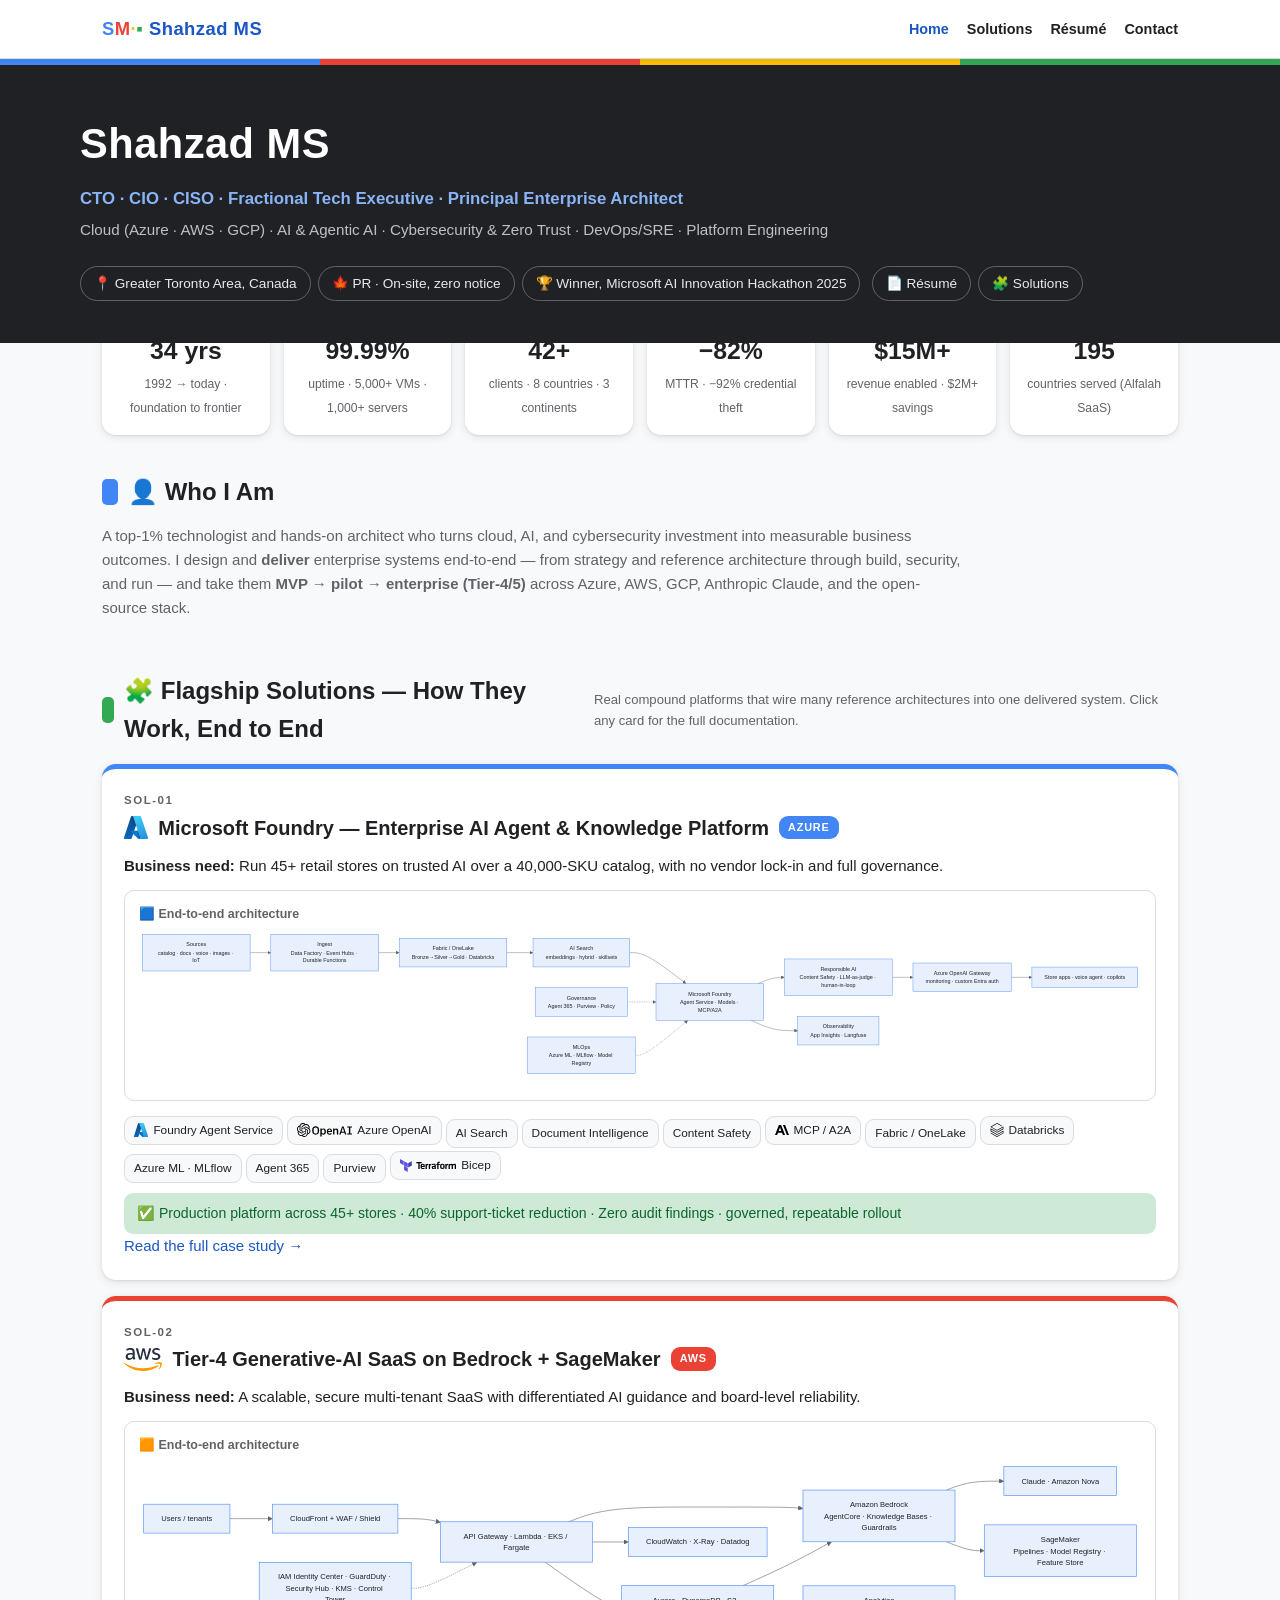
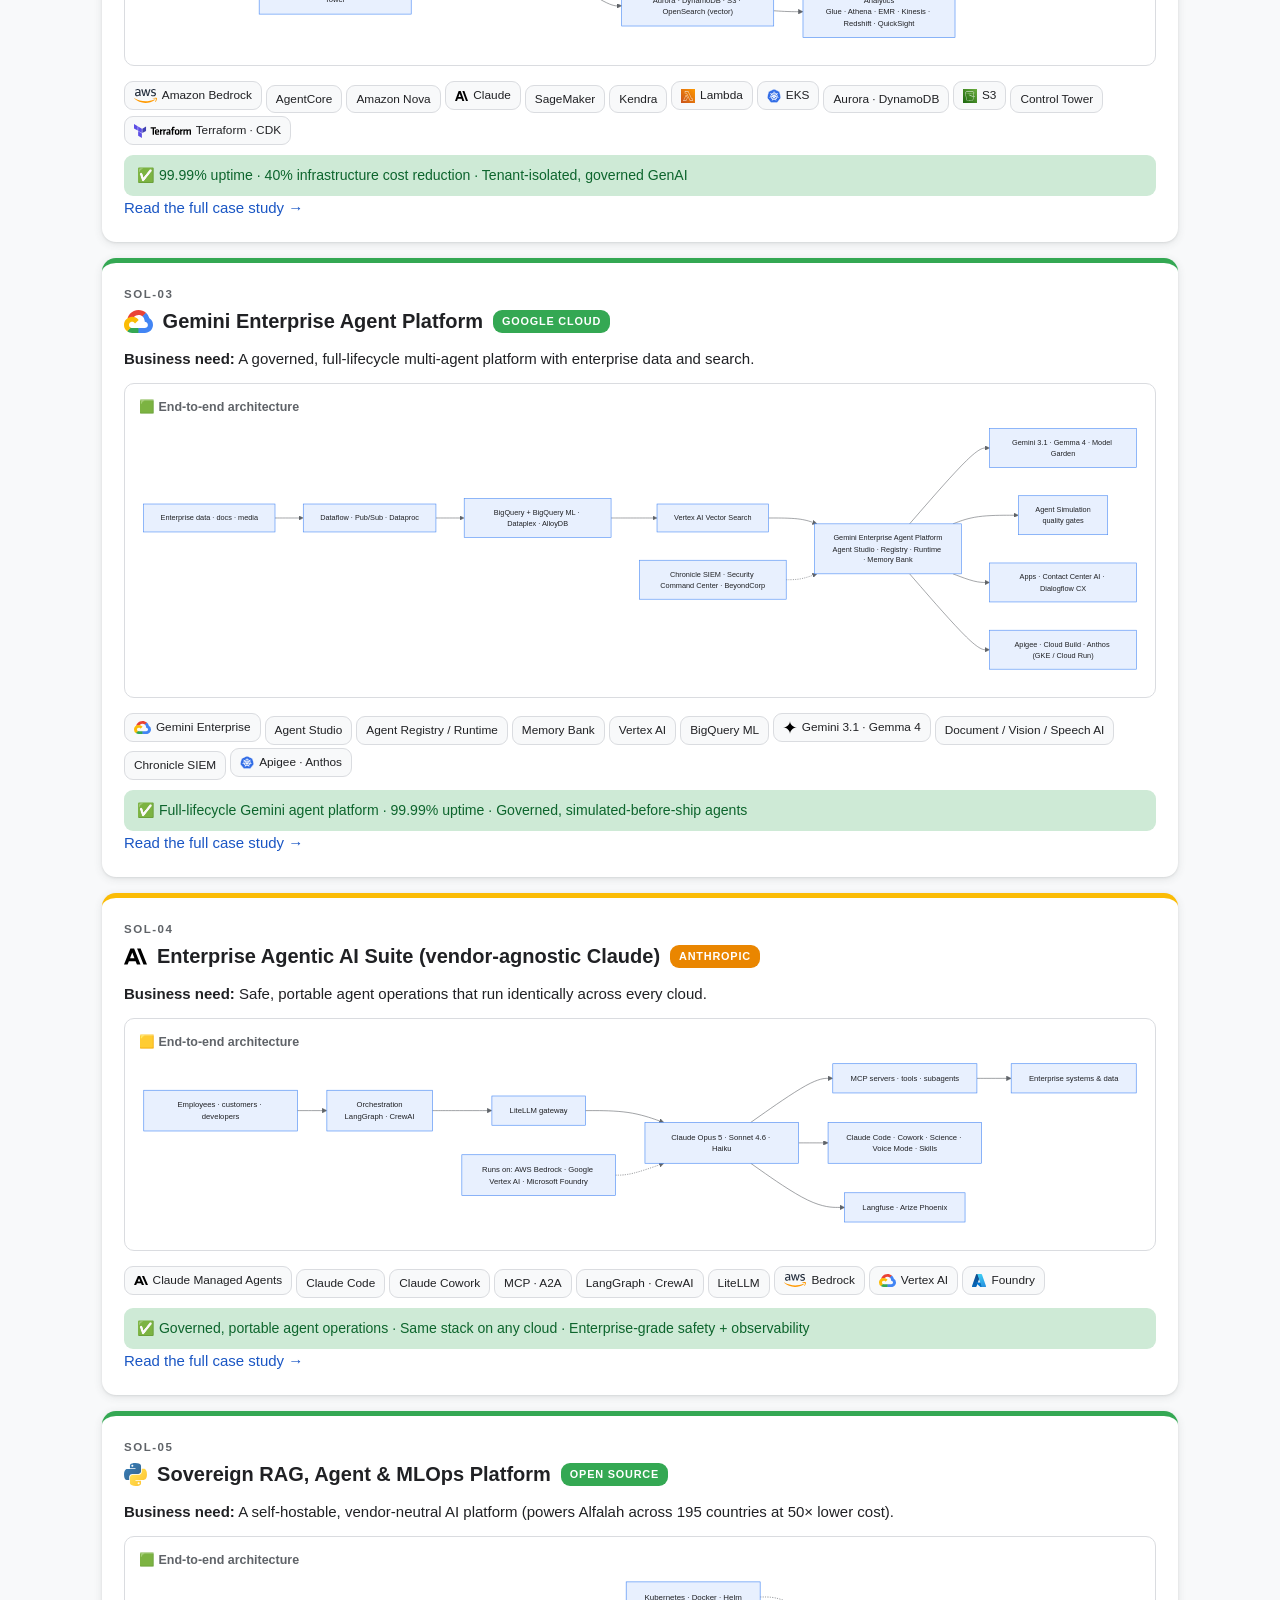
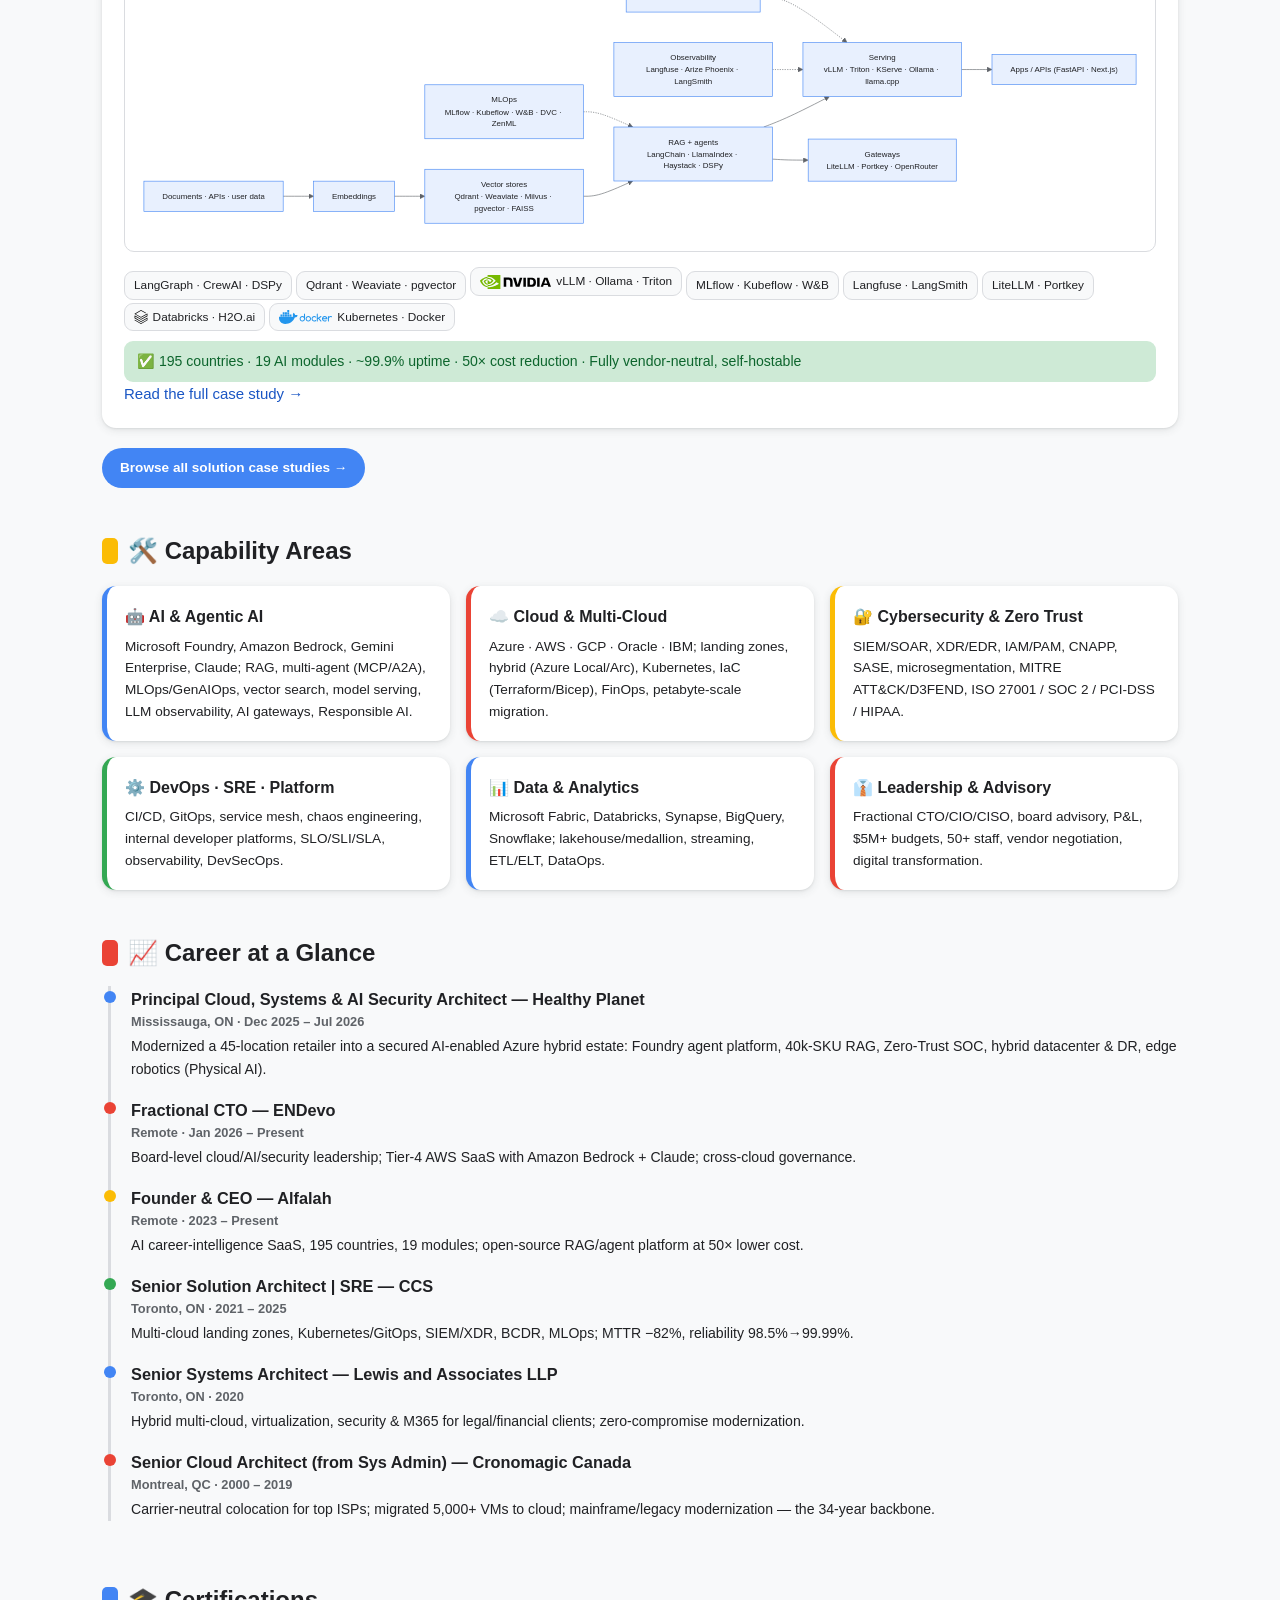
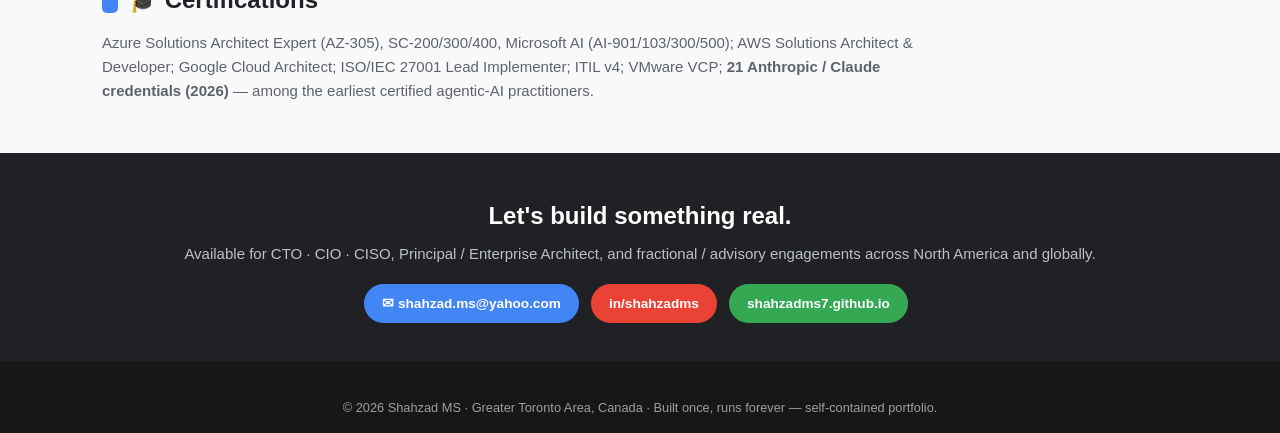
==== commit 261e97eb: "Publish portfolio site" ====
--- a/index.html
+++ b/index.html
@@ -1,869 +1,111 @@
-<!DOCTYPE html>
-<html lang="en">
-<head>
-<meta charset="UTF-8">
-<meta name="viewport" content="width=device-width, initial-scale=1.0">
-<title>Shahzad MS | Principal Cloud, AI &amp; Cybersecurity Architect | Fractional CTO/CISO</title>
-<meta name="description" content="Principal Cloud, AI and Cybersecurity Architect and Fractional CTO/CISO with 34 years in technology. True multi-cloud, agentic AI, Zero Trust security. Based in the Greater Toronto Area, Canada.">
-<meta name="keywords" content="Shahzad MS, Principal Cloud Architect, Cloud Security Architect, AI Architect, Agentic AI, Fractional CTO, Fractional CISO, Azure Solutions Architect, AWS, Google Cloud, DevOps, SRE, Zero Trust, Toronto, GTA, Canada">
-<meta name="author" content="Shahzad MS">
-<meta name="robots" content="index, follow">
-<link rel="canonical" href="https://shahzadms7.github.io/">
-<meta property="og:type" content="website">
-<meta property="og:title" content="Shahzad MS | Principal Cloud, AI &amp; Cybersecurity Architect | Fractional CTO/CISO">
-<meta property="og:description" content="Principal Cloud, AI and Cybersecurity Architect and Fractional CTO/CISO with 34 years in technology. True multi-cloud, agentic AI, Zero Trust security. Based in the Greater Toronto Area, Canada.">
-<meta property="og:url" content="https://shahzadms7.github.io/">
-<meta property="og:site_name" content="Shahzad MS Portfolio">
-<meta property="og:image" content="https://shahzadms7.github.io/assets/og-image.png">
-<meta name="twitter:card" content="summary_large_image">
-<meta name="twitter:title" content="Shahzad MS | Principal Cloud, AI &amp; Cybersecurity Architect | Fractional CTO/CISO">
-<meta name="twitter:description" content="Principal Cloud, AI and Cybersecurity Architect and Fractional CTO/CISO with 34 years in technology. True multi-cloud, agentic AI, Zero Trust security. Based in the Greater Toronto Area, Canada.">
-<link rel="icon" href="assets/favicon.svg" type="image/svg+xml">
-<link rel="stylesheet" href="assets/style.css">
-<script type="application/ld+json">
-{
-  "@context": "https://schema.org",
-  "@type": "Person",
-  "name": "Shahzad MS",
-  "jobTitle": "Principal Cloud, AI and Cybersecurity Architect | Fractional CTO/CISO",
-  "url": "https://shahzadms7.github.io/",
-  "sameAs": ["https://linkedin.com/in/shahzadms", "https://github.com/shahzadms7"],
-  "address": {"@type": "PostalAddress", "addressRegion": "ON", "addressCountry": "CA"}
-}
-</script>
-</head>
-<body>
-<header class="site-header">
-  <div class="container header-inner">
-    <a href="index.html" class="brand">Shahzad<span>MS</span></a>
-    <nav class="main-nav" aria-label="Main navigation">
-      <ul>
-<li><a href="index.html#summary" class="active">Home</a></li>
-<li><a href="index.html#cloud-ai">Dashboard</a></li>
-<li><a href="index.html#competencies">About</a></li>
-<li><a href="index.html#career">Experience</a></li>
-<li><a href="index.html#career">Projects</a></li>
-<li><a href="index.html#certifications">Certifications</a></li>
-<li><a href="index.html#clients">🤝 Clients</a></li>
-<li><a href="index.html#contact">Contact</a></li>
-      </ul>
-    </nav>
-    <a class="btn btn-hire nav-hire" href="index.html#contact">Hire Me</a>
-    <button class="nav-toggle" aria-label="Toggle navigation" aria-expanded="false">
-      <span></span><span></span><span></span>
-    </button>
-  </div>
-</header>
-
-<nav class="jumpnav" aria-label="Page sections">
-  <a href="#summary">Summary</a>
-  <a href="#highlights">Highlights</a>
-  <a href="#competencies">Competencies</a>
-  <a href="#cloud-ai">Cloud &amp; AI</a>
-  <a href="#security">Security</a>
-  <a href="#career">Experience &amp; Projects</a>
-  <a href="#certifications">Certifications</a>
-  <a href="#clients">Clients</a>
-  <a href="#awards">Awards &amp; Education</a>
-  <a href="#contact">Contact</a>
-</nav>
-
-<section class="hero">
-  <div class="container hero-inner">
-    <p class="eyebrow">🏆 Winner, Microsoft AI Innovation Hackathon 2025</p>
-    <h1>Shahzad MS</h1>
-    <h2>Principal Cloud Architect | Solutions Architect | Cloud Security Architect | AI / Agentic-AI Architect | DevOps / SRE | Fractional CTO / CISO</h2>
-    <p class="hero-profile">Principal Cloud, AI and Cybersecurity Architect and Fractional CTO/CISO with <span class="hl hl-blue">34 years in technology (1992-2026)</span>, spanning 20+ years in enterprise leadership, architecture, and executive advisory roles. Designs, secures, and modernizes mission-critical, enterprise-grade, cloud-native systems across <span class="hl hl-green">Azure, AWS, Google Cloud, Oracle, IBM, and Alibaba</span>, delivering measurable, business-aligned digital transformation. Trusted board-level advisor; currently Principal Architect, Fractional CTO (ENDevo), and Founder/CEO (Alfalah, 195 countries). Immediately available for on-site roles in the Greater Toronto Area.</p>
-    <div class="hero-ctas">
-      <a class="btn btn-hire btn-lg" href="#contact">🚀 Hire Me</a>
-      <a class="btn btn-outline btn-lg" href="#career">View 35 Projects</a>
-    </div>
-    <p class="hero-meta">📍 Greater Toronto Area, ON, Canada &nbsp;|&nbsp; Open Work Permit (valid to 2027, PR-Approved) — legally authorized to work in Canada</p>
-  </div>
-</section>
-
-<section class="section stats-strip">
-  <div class="container stats-grid">
-    <div class="stat"><span class="stat-num">34</span><span class="stat-label">Years in Technology</span></div>
-    <div class="stat"><span class="stat-num">7</span><span class="stat-label">Roles / Engagements</span></div>
-    <div class="stat"><span class="stat-num">35</span><span class="stat-label">Projects Delivered</span></div>
-    <div class="stat"><span class="stat-num">55+</span><span class="stat-label">Certifications</span></div>
-    <div class="stat"><span class="stat-num">42+</span><span class="stat-label">Clients Served</span></div>
-    <div class="stat"><span class="stat-num">99.99%</span><span class="stat-label">Uptime Delivered</span></div>
-  </div>
-</section>
-
-<!-- A. SUMMARY -->
-<section id="summary" class="section tint-blue">
-  <div class="container">
-    <span class="section-eyebrow eyebrow-blue">A. Executive Summary</span>
-    <h2 class="section-title">Who I Am, In One Paragraph</h2>
-    <p style="max-width:820px;font-size:1.02rem;color:var(--gray-900);">Principal Cloud, AI and Cybersecurity Architect and Fractional CTO/CISO with <span class="hl hl-blue">34 years in technology (1992-2026)</span>, including <span class="hl hl-blue">20+ years in enterprise leadership</span>, architecture, and executive advisory roles. I design, secure, and modernize mission-critical, enterprise-grade, cloud-native systems across <span class="hl hl-green">Azure, AWS, Google Cloud, Oracle, IBM, and Alibaba</span>, delivering measurable, business-aligned digital transformation. Currently: <span class="hl hl-blue">Principal Architect + Fractional CTO (ENDevo) + Founder/CEO (Alfalah, serving 195 countries)</span>. Trusted board-level advisor. Open Work Permit valid to 2027, PR-Approved — legally authorized to work in Canada.</p>
-  </div>
-</section>
-
-<!-- B. HIGHLIGHTS -->
-<section id="highlights" class="section">
-  <div class="container">
-    <span class="section-eyebrow eyebrow-green">B. Executive Highlights</span>
-    <h2 class="section-title">The Six-Line Version</h2>
-    <div class="grid grid-3">
-      <div class="card highlight-card"><h3><span class="hl hl-blue">Top 1%</span> Technologist</h3><p>Best-in-class record of game-changing digital transformation delivering revenue-generating, profit-enhancing outcomes for enterprise organizations.</p></div>
-<div class="card highlight-card"><h3><span class="hl hl-blue">True Multi-Cloud</span></h3><p>Azure, AWS, Google Cloud, Oracle, IBM, and Alibaba (plus DigitalOcean); <span class="hl hl-blue">99.99% uptime</span> across 5,000+ VMs; 35% OpEx reduction and 40% cloud savings via FinOps.</p></div>
-<div class="card highlight-card"><h3><span class="hl hl-green">Production Agentic AI</span></h3><p>Claude, OpenAI, and Gemini via MCP and A2A on Microsoft Foundry; RAG over a 40,000-SKU catalog with guardrails; MLOps/GenAIOps and responsible AI at 45+ locations.</p></div>
-<div class="card highlight-card"><h3><span class="hl hl-red">AI-Native Zero Trust Security</span></h3><p>Sentinel/Defender XDR, CrowdStrike, Fortinet; <span class="hl hl-red">MTTR cut 82%</span> (4h → 45m); zero audit findings across ISO 27001, SOC 2, and PCI-DSS for 3+ years.</p></div>
-<div class="card highlight-card"><h3><span class="hl hl-yellow">Identity &amp; Migration at Scale</span></h3><p>2M+ Active Directory objects migrated with zero downtime; 10,000+ users to Microsoft 365 with zero mail loss.</p></div>
-<div class="card highlight-card"><h3><span class="hl hl-blue">Executive Leadership</span></h3><p>Board-level advisory, 50+ technical staff, $5M+ annual budgets, $15M+ revenue enablement.</p></div>
-    </div>
-  </div>
-</section>
-
-<!-- C. CORE COMPETENCIES (from About) -->
-<section id="competencies" class="section tint-yellow">
-  <div class="container">
-    <span class="section-eyebrow eyebrow-yellow">C. Core Competencies</span>
-    <h2 class="section-title">What I Do, By Category</h2>
-    <div class="grid grid-3">
-      <div class="card"><h3>Cloud and Multi-Cloud</h3><p>Azure, AWS, Google Cloud, Oracle, IBM, Alibaba, DigitalOcean, Hybrid, Cloud-Native, FinOps, Well-Architected and Cloud Adoption Frameworks</p></div>
-      <div class="card"><h3>AI, Agentic AI and LLM</h3><p>Claude, OpenAI, Gemini, Microsoft Foundry, MCP, A2A, RAG, Vector Search, MLOps, GenAIOps, Edge AI, Federated Learning, Explainable AI, Responsible AI</p></div>
-      <div class="card"><h3>Cybersecurity and Zero Trust</h3><p>SIEM/SOAR, XDR/EDR/MDR, IAM/PAM, DLP, CSPM/DSPM/CIEM, ASM, BAS, IoT/OT/SCADA/ICS, Confidential Computing/TEE, MITRE ATT&amp;CK/D3FEND, Incident Response</p></div>
-      <div class="card"><h3>Infrastructure and Virtualization</h3><p>VMware, Hyper-V, Nutanix, Proxmox/KVM, HCI, Windows/Linux/UNIX, SAN/NAS, Digital Twins</p></div>
-      <div class="card"><h3>DevOps, SRE and Platform Engineering</h3><p>Terraform, Kubernetes, CI/CD, GitOps, Observability, Chaos Engineering, Backstage, Crossplane</p></div>
-      <div class="card"><h3>Data and Analytics</h3><p>Microsoft Fabric, OneLake, Power BI, Synapse, Databricks, SQL Server (billion-row), Cosmos DB</p></div>
-      <div class="card"><h3>Microsoft 365 and Collaboration</h3><p>Exchange, SharePoint, Teams, Intune, Purview, Copilot, Google Workspace</p></div>
-      <div class="card"><h3>Networking, Migration and Compliance</h3><p>SD-WAN, BGP/OSPF, VPN, ExpressRoute, Azure Migrate, AWS MGN, BitTitan, Quest, ISO 27001, SOC 2, PCI-DSS, HIPAA, NIST, FedRAMP</p></div>
-      <div class="card"><h3>Leadership and Advisory</h3><p>C-suite influence, Board-level reporting, AI transformation, Budgets $5M+, ITIL v4, Vendor negotiation</p></div>
-    </div>
-    <h3 style="margin-top:32px;">Industries Served</h3>
-    <div class="chip-row">
-      <span class="chip">Retail</span><span class="chip">Legal</span><span class="chip">SaaS and Technology</span>
-      <span class="chip">MSP/MSSP</span><span class="chip">Healthcare</span><span class="chip">Financial Services</span>
-      <span class="chip">Insurance</span><span class="chip">Real Estate</span><span class="chip">Transportation and Logistics</span>
-      <span class="chip">Telecommunications</span><span class="chip">Media and Entertainment</span><span class="chip">Hospitality</span>
-      <span class="chip">Pharmaceuticals</span><span class="chip">Automotive</span><span class="chip">Aerospace and Defense readiness</span>
-      <span class="chip">Government/Public-Sector readiness</span>
-    </div>
-  </div>
-</section>
-
-<!-- D. CLOUD & AI (Dashboard merged) -->
-<section id="cloud-ai" class="section tint-green">
-  <div class="container">
-    <span class="section-eyebrow eyebrow-green">D. Cloud &amp; AI Capability</span>
-    <h2 class="section-title">Platforms I Build On</h2>
-    <div class="logo-wall" style="margin-bottom:28px;">
-      <img src="https://img.shields.io/badge/Azure-202124?style=for-the-badge&logo=microsoftazure&logoColor=4285F4" alt="Azure">
-      <img src="https://img.shields.io/badge/AWS-202124?style=for-the-badge&logo=amazonaws&logoColor=FBBC05" alt="AWS">
-      <img src="https://img.shields.io/badge/Google_Cloud-202124?style=for-the-badge&logo=googlecloud&logoColor=34A853" alt="Google Cloud">
-      <img src="https://img.shields.io/badge/Oracle-202124?style=for-the-badge&logo=oracle&logoColor=EA4335" alt="Oracle">
-      <img src="https://img.shields.io/badge/IBM-202124?style=for-the-badge&logo=ibm&logoColor=4285F4" alt="IBM">
-      <img src="https://img.shields.io/badge/Alibaba_Cloud-202124?style=for-the-badge&logo=alibabacloud&logoColor=EA4335" alt="Alibaba Cloud">
-      <img src="https://img.shields.io/badge/DigitalOcean-202124?style=for-the-badge&logo=digitalocean&logoColor=4285F4" alt="DigitalOcean">
-      <img src="https://img.shields.io/badge/Kubernetes-202124?style=for-the-badge&logo=kubernetes&logoColor=4285F4" alt="Kubernetes">
-      <img src="https://img.shields.io/badge/Terraform-202124?style=for-the-badge&logo=terraform&logoColor=34A853" alt="Terraform">
-      <img src="https://img.shields.io/badge/Docker-202124?style=for-the-badge&logo=docker&logoColor=4285F4" alt="Docker">
-      <img src="https://img.shields.io/badge/OpenAI-202124?style=for-the-badge&logo=openai&logoColor=fff" alt="OpenAI">
-      <img src="https://img.shields.io/badge/Python-202124?style=for-the-badge&logo=python&logoColor=FBBC05" alt="Python">
-      <img src="https://img.shields.io/badge/PowerShell-202124?style=for-the-badge&logo=powershell&logoColor=4285F4" alt="PowerShell">
-      <img src="https://img.shields.io/badge/VMware-202124?style=for-the-badge&logo=vmware&logoColor=EA4335" alt="VMware">
-      <img src="https://img.shields.io/badge/GitHub_Actions-202124?style=for-the-badge&logo=githubactions&logoColor=34A853" alt="GitHub Actions">
-      <img src="https://img.shields.io/badge/Linux-202124?style=for-the-badge&logo=linux&logoColor=fff" alt="Linux">
-      <img src="https://img.shields.io/badge/PostgreSQL-202124?style=for-the-badge&logo=postgresql&logoColor=4285F4" alt="PostgreSQL">
-      <img src="https://img.shields.io/badge/Ansible-202124?style=for-the-badge&logo=ansible&logoColor=EA4335" alt="Ansible">
-      <img src="https://img.shields.io/badge/GitLab-202124?style=for-the-badge&logo=gitlab&logoColor=FBBC05" alt="GitLab">
-    </div>
-    <div class="grid grid-2">
-      <div class="dash-panel dash-panel-blue">
-        <div class="dash-panel-head"><span class="swatch">☁️</span><h3>Cloud &amp; Infrastructure Reach</h3></div>
-        <div class="dash-panel-body">
-          <div class="mini-bar-row"><span class="mini-bar-label">Uptime delivered</span><div class="mini-bar-track"><div class="mini-bar-fill" style="width:99.99%;background:var(--blue);color:var(--blue)"></div></div><span class="mini-bar-val">99.99%</span></div>
-          <div class="mini-bar-row"><span class="mini-bar-label">Cloud savings (FinOps)</span><div class="mini-bar-track"><div class="mini-bar-fill" style="width:40%;background:var(--blue);color:var(--blue)"></div></div><span class="mini-bar-val">40%</span></div>
-          <div class="mini-bar-row"><span class="mini-bar-label">OpEx reduction</span><div class="mini-bar-track"><div class="mini-bar-fill" style="width:35%;background:var(--blue);color:var(--blue)"></div></div><span class="mini-bar-val">35%</span></div>
-          <div class="mini-bar-row"><span class="mini-bar-label">Faster deployment cycles</span><div class="mini-bar-track"><div class="mini-bar-fill" style="width:40%;background:var(--blue);color:var(--blue)"></div></div><span class="mini-bar-val">40%</span></div>
-        </div>
-      </div>
-      <div class="dash-panel dash-panel-green">
-        <div class="dash-panel-head"><span class="swatch">🤖</span><h3>AI &amp; Agentic AI Stack</h3></div>
-        <div class="dash-panel-body">
-          <div class="chip-row" style="margin-bottom:14px;">
-            <span class="chip">Claude</span><span class="chip">OpenAI</span><span class="chip">Gemini</span>
-            <span class="chip">Microsoft Foundry</span><span class="chip">MCP</span><span class="chip">A2A</span>
-            <span class="chip">RAG</span><span class="chip">LangGraph</span><span class="chip">Vector Search</span>
-          </div>
-          <div class="mini-bar-row"><span class="mini-bar-label">Anthropic/Claude credentials</span><div class="mini-bar-track"><div class="mini-bar-fill" style="width:100%;background:var(--green);color:var(--green)"></div></div><span class="mini-bar-val">21</span></div>
-          <div class="mini-bar-row"><span class="mini-bar-label">RAG catalog scale</span><div class="mini-bar-track"><div class="mini-bar-fill" style="width:100%;background:var(--green);color:var(--green)"></div></div><span class="mini-bar-val">40K SKUs</span></div>
-          <div class="mini-bar-row"><span class="mini-bar-label">Store / site locations</span><div class="mini-bar-track"><div class="mini-bar-fill" style="width:100%;background:var(--green);color:var(--green)"></div></div><span class="mini-bar-val">45+</span></div>
-        </div>
-      </div>
-    </div>
-  </div>
-</section>
-
-<!-- E. SECURITY (Dashboard merged) -->
-<section id="security" class="section tint-red">
-  <div class="container">
-    <span class="section-eyebrow eyebrow-red">E. Security &amp; Zero Trust</span>
-    <h2 class="section-title">How I Protect What I Build</h2>
-    <div class="dash-panel dash-panel-red">
-      <div class="dash-panel-head"><span class="swatch">🛡️</span><h3>Security Posture</h3></div>
-      <div class="dash-panel-body">
-        <div class="mini-bar-row"><span class="mini-bar-label">MTTR reduction (4h→45m)</span><div class="mini-bar-track"><div class="mini-bar-fill" style="width:82%;background:var(--red);color:var(--red)"></div></div><span class="mini-bar-val">82%</span></div>
-        <div class="mini-bar-row"><span class="mini-bar-label">Password incidents down</span><div class="mini-bar-track"><div class="mini-bar-fill" style="width:92%;background:var(--red);color:var(--red)"></div></div><span class="mini-bar-val">92%</span></div>
-        <div class="mini-bar-row"><span class="mini-bar-label">Exfiltration prevention</span><div class="mini-bar-track"><div class="mini-bar-fill" style="width:99.2%;background:var(--red);color:var(--red)"></div></div><span class="mini-bar-val">99.2%</span></div>
-        <div class="mini-bar-row"><span class="mini-bar-label">Audit findings (3+ yrs)</span><div class="mini-bar-track"><div class="mini-bar-fill" style="width:100%;background:var(--red);color:var(--red)"></div></div><span class="mini-bar-val">Zero</span></div>
-        <div class="chip-row" style="margin-top:14px;">
-          <span class="chip">ISO 27001</span><span class="chip">SOC 2</span><span class="chip">PCI-DSS</span>
-          <span class="chip">Sentinel / Defender XDR</span><span class="chip">CrowdStrike</span><span class="chip">Fortinet</span>
-        </div>
-      </div>
-    </div>
-  </div>
-</section>
-
-<!-- F. FULL EXPERIENCE + PROJECTS -->
-<section id="career" class="section">
-  <div class="container">
-    <span class="section-eyebrow eyebrow-blue">F. Experience &amp; Projects — Full Breakdown</span>
-    <h2 class="section-title">34 Years, 7 Roles, 35 Projects</h2>
-    <p style="color:var(--gray-700);max-width:760px;">Every role written as Scope, Tools &amp; Technologies, Execution, Outcome, and Lessons Learned.</p>
-    <div class="filter-row">
-      <button class="filter-btn active" data-filter="all">All (35)</button>
-      <button class="filter-btn" data-filter="healthy-planet">Healthy Planet (7)</button>
-      <button class="filter-btn" data-filter="endevo">ENDevo (2)</button>
-      <button class="filter-btn" data-filter="alfalah">Alfalah (2)</button>
-      <button class="filter-btn" data-filter="independent">Independent Practice (3)</button>
-      <button class="filter-btn" data-filter="ccs">CCS (12)</button>
-      <button class="filter-btn" data-filter="lewis">Lewis and Associates LLP (4)</button>
-      <button class="filter-btn" data-filter="cronomagic">Cronomagic Canada Inc. (5)</button>
-    </div>
-
-    <div class="project-group" id="healthy-planet">
-      <h3 class="section-title">Principal Cloud, Systems and AI Security Architect — Healthy Planet</h3>
-      <p class="role-dates-sub">December 2025 – July 2026 &middot; Mississauga, ON (On-site)</p>
-      <p style="color:var(--gray-700);margin-top:-8px;">Mission-critical cloud, AI, and cybersecurity leadership for a retail enterprise of 45+ locations and 1,200+ employees.</p>
-      <div class="grid grid-2">
-        <article class="card project-full" data-group="healthy-planet">
-          <span class="tag">Healthy Planet</span>
-          <h3>Enterprise Agentic AI Orchestration Platform</h3>
-          <dl class="project-dl">
-            <dt>Scope</dt><dd>Deliver production-ready, security-first AI operations across 45+ store environments without vendor lock-in or unsafe model behavior.</dd>
-            <dt>Tools &amp; Technologies</dt><dd>Anthropic Claude (Opus/Sonnet), OpenAI GPT, Google Gemini, Microsoft Foundry / Azure AI Foundry, Model Context Protocol (MCP), Agent2Agent (A2A), Semantic Kernel, Microsoft Agent Framework (MAF), LLM-as-a-judge, Human-in-the-Loop.</dd>
-            <dt>Execution</dt><dd>Designed a model-agnostic orchestration layer; standardized tool access with MCP and agent interop with A2A; built comparative model-evaluation pipelines; enforced human-in-the-loop approval and full agent lifecycle governance (draft, approved, production, retired).</dd>
-            <dt>Outcome</dt><dd>Safe production rollout with standardized agent communication and a repeatable, governed evaluation harness.</dd>
-            <dt>Lessons Learned</dt><dd>A model-agnostic design plus an evaluation harness prevents lock-in and model drift; HITL is essential for any customer-facing action.</dd>
-          </dl>
-        </article>
-        <article class="card project-full" data-group="healthy-planet">
-          <span class="tag">Healthy Planet</span>
-          <h3>RAG Product-Intelligence System (40,000-SKU Catalog)</h3>
-          <dl class="project-dl">
-            <dt>Scope</dt><dd>Enable accurate, AI-assisted product query and recommendation over a 40,000-SKU vitamin and supplement catalog.</dd>
-            <dt>Tools &amp; Technologies</dt><dd>Azure AI Search (vector, hybrid, semantic retrieval), embeddings, re-ranking, evaluation frameworks, AI guardrails, content filtering, grounding and citation; evaluated Pinecone, Weaviate, and Milvus.</dd>
-            <dt>Execution</dt><dd>Engineered the full RAG pipeline (retrieval, embeddings, re-ranking, evaluation); embedded guardrails and grounding/citation; benchmarked vector databases for cost and accuracy.</dd>
-            <dt>Outcome</dt><dd>Production-ready assistant with reduced hallucination and measurable answer quality.</dd>
-            <dt>Lessons Learned</dt><dd>Hybrid retrieval plus grounding/citation drives trust; systematic evaluation is what makes RAG production-grade.</dd>
-          </dl>
-        </article>
-        <article class="card project-full" data-group="healthy-planet">
-          <span class="tag">Healthy Planet</span>
-          <h3>Speech-to-Speech AI Voice Agent and Responsible AI</h3>
-          <dl class="project-dl">
-            <dt>Scope</dt><dd>Provide a safe, customer-facing voice experience with strong oversight.</dd>
-            <dt>Tools &amp; Technologies</dt><dd>Speech-to-text and text-to-speech pipeline, responsible-AI guardrails, safety evaluations, content moderation, trace logging and provenance.</dd>
-            <dt>Execution</dt><dd>Designed the S2S pipeline and layered responsible-AI controls, audit logging, and human oversight.</dd>
-            <dt>Outcome</dt><dd>Customer-facing voice agent with auditable, controllable behavior.</dd>
-            <dt>Lessons Learned</dt><dd>Voice raises the stakes for guardrails and logging; provenance is non-negotiable.</dd>
-          </dl>
-          <a class="repo-link" href="https://github.com/shahzadms7/hp-voice-bot" target="_blank" rel="noopener">💻 View real repo on GitHub &rarr;</a>
-        </article>
-        <article class="card project-full" data-group="healthy-planet">
-          <span class="tag">Healthy Planet</span>
-          <h3>Azure Cloud, Data Platform and SQL Server DBA</h3>
-          <dl class="project-dl">
-            <dt>Scope</dt><dd>Unify infrastructure and analytics across 45+ locations and support executive reporting on a very large database.</dd>
-            <dt>Tools &amp; Technologies</dt><dd>Azure Virtual Machines, Docker, Azure SQL Managed Instance, Microsoft Fabric, OneLake, Power BI, medallion (bronze-silver-gold) architecture, SQL Server (4TB / 3.1-billion-row).</dd>
-            <dt>Execution</dt><dd>Architected cloud-native Azure infrastructure and executive dashboards; performed SQL Server DBA with query optimization, index optimization, performance tuning, and high availability.</dd>
-            <dt>Outcome</dt><dd>Unified, revenue-enabling analytics and faster executive decision-making.</dd>
-            <dt>Lessons Learned</dt><dd>Medallion architecture on OneLake keeps analytics governable at scale; index and query tuning matter most at billion-row scale.</dd>
-          </dl>
-        </article>
-        <article class="card project-full" data-group="healthy-planet">
-          <span class="tag">Healthy Planet</span>
-          <h3>ERP Modernization: Dynamics NAV to Business Central</h3>
-          <dl class="project-dl">
-            <dt>Scope</dt><dd>Modernize legacy ERP without disrupting finance and inventory.</dd>
-            <dt>Tools &amp; Technologies</dt><dd>Dynamics NAV 2017, Dynamics 365 Business Central (cloud).</dd>
-            <dt>Execution</dt><dd>Planned and executed the cloud migration preserving data integrity and process continuity.</dd>
-            <dt>Outcome</dt><dd>Modern cloud ERP with zero business disruption.</dd>
-            <dt>Lessons Learned</dt><dd>Phased cutover and reconciliation protect finance-critical systems.</dd>
-          </dl>
-        </article>
-        <article class="card project-full" data-group="healthy-planet">
-          <span class="tag">Healthy Planet</span>
-          <h3>Zero Trust SOC, Identity, IoT/OT and Distributed Network</h3>
-          <dl class="project-dl">
-            <dt>Scope</dt><dd>Secure a distributed retail estate including in-store robotics and OT endpoints.</dd>
-            <dt>Tools &amp; Technologies</dt><dd>Fortinet firewalls with centralized SIEM, Bell Cyber AI SOC, ZTNA, Datadog, SonicWall, Active Directory, Entra ID, SSO, Cisco Duo MFA, Google Workspace.</dd>
-            <dt>Execution</dt><dd>Deployed SIEM and ZTNA; segmented in-store robotics, IoT, and OT endpoints with anomaly detection; managed identity for 1,200+ employees.</dd>
-            <dt>Outcome</dt><dd>Unified threat visibility and Zero-Trust access across 45+ sites with a reduced attack surface.</dd>
-            <dt>Lessons Learned</dt><dd>Segmenting OT and IoT behind Zero-Trust access is the highest-leverage control in retail.</dd>
-          </dl>
-        </article>
-        <article class="card project-full" data-group="healthy-planet">
-          <span class="tag">Healthy Planet</span>
-          <h3>High-Availability Virtualization and Operational Automation</h3>
-          <dl class="project-dl">
-            <dt>Scope</dt><dd>Provide resilient infrastructure and automate operations.</dd>
-            <dt>Tools &amp; Technologies</dt><dd>ESXi/Hyper-V clusters, Windows Server 2025, SAN/NAS, n8n, Azure SFTP and Blob Storage, Snipe-IT, Tailscale/MagicDNS.</dd>
-            <dt>Execution</dt><dd>Deployed fault-tolerant virtualization and hybrid infrastructure; automated vendor ingestion and operational workflows; managed inventory and connectivity.</dd>
-            <dt>Outcome</dt><dd>Resilient operations with reduced manual effort.</dd>
-            <dt>Lessons Learned</dt><dd>Lightweight automation (n8n) removes toil quickly without heavy platform investment.</dd>
-          </dl>
-        </article>
-      </div>
-    </div>
-
-    <div class="project-group" id="endevo">
-      <h3 class="section-title">Fractional CTO — ENDevo</h3>
-      <p class="role-dates-sub">January 2026 – Present &middot; Remote</p>
-      <p style="color:var(--gray-700);margin-top:-8px;">Board-level technical leadership for a legacy-readiness / digital-preparedness SaaS platform.</p>
-      <div class="grid grid-2">
-        <article class="card project-full" data-group="endevo">
-          <span class="tag">ENDevo</span>
-          <h3>Cloud-Native AWS SaaS Platform</h3>
-          <dl class="project-dl">
-            <dt>Scope</dt><dd>Build and own the core SaaS platform and technical strategy.</dd>
-            <dt>Tools &amp; Technologies</dt><dd>AWS EC2 Auto Scaling, EKS/containers, RDS, API layer, authentication, S3.</dd>
-            <dt>Execution</dt><dd>Architected and engineered the platform end-to-end; owned roadmap and infrastructure decisions.</dd>
-            <dt>Outcome</dt><dd>A scalable, resilient, production-ready foundation delivered with board-level accountability.</dd>
-            <dt>Lessons Learned</dt><dd>Early platform choices (managed services, IaC) set the ceiling for a startup's velocity.</dd>
-          </dl>
-          <a class="repo-link" href="https://github.com/shahzadms7/endevo-aws-shahzad" target="_blank" rel="noopener">💻 View real repo on GitHub &rarr;</a>
-        </article>
-        <article class="card project-full" data-group="endevo">
-          <span class="tag">ENDevo</span>
-          <h3>Amazon Bedrock AI Guidance</h3>
-          <dl class="project-dl">
-            <dt>Scope</dt><dd>Add AI-driven guidance to employee-wellness and legacy-planning workflows.</dd>
-            <dt>Tools &amp; Technologies</dt><dd>Amazon Bedrock, prompt and retrieval design.</dd>
-            <dt>Execution</dt><dd>Integrated Bedrock to power business-aligned guidance features.</dd>
-            <dt>Outcome</dt><dd>Differentiated AI features aligned to product goals.</dd>
-            <dt>Lessons Learned</dt><dd>Managed foundation-model services accelerate time-to-value for lean teams.</dd>
-          </dl>
-          <a class="repo-link" href="https://github.com/shahzadms7/endevo-aws-shahzad" target="_blank" rel="noopener">💻 View real repo on GitHub &rarr;</a>
-        </article>
-      </div>
-    </div>
-
-    <div class="project-group" id="alfalah">
-      <h3 class="section-title">Founder and CEO — Alfalah</h3>
-      <p class="role-dates-sub">2023 – Present &middot; Remote, 195 countries</p>
-      <p style="color:var(--gray-700);margin-top:-8px;">Founder of an AI career-intelligence SaaS platform serving 195 countries.</p>
-      <div class="grid grid-2">
-        <article class="card project-full" data-group="alfalah">
-          <span class="tag">Alfalah</span>
-          <h3>AI Career-Intelligence Platform (19 Modules)</h3>
-          <dl class="project-dl">
-            <dt>Scope</dt><dd>Deliver resume scoring, recruiter-perspective analysis, and visa pathway guidance at global scale.</dd>
-            <dt>Tools &amp; Technologies</dt><dd>LLM orchestration, vector databases, secure authentication.</dd>
-            <dt>Execution</dt><dd>Architected 19 AI-generated insight modules per report spanning resume optimization, ATS scoring, cover letters, interview prep, salary negotiation, and job-scam detection.</dd>
-            <dt>Outcome</dt><dd>A differentiated, globally accessible product across 195 countries.</dd>
-            <dt>Lessons Learned</dt><dd>Modular AI features let a small team ship broad value fast.</dd>
-          </dl>
-          <a class="repo-link" href="https://github.com/shahzadms7/alfalah-ai" target="_blank" rel="noopener">💻 View real repo on GitHub &rarr;</a>
-        </article>
-        <article class="card project-full" data-group="alfalah">
-          <span class="tag">Alfalah</span>
-          <h3>Privacy-First, Secure-by-Design Architecture</h3>
-          <dl class="project-dl">
-            <dt>Scope</dt><dd>Earn user trust with a privacy-first model and sustainable pricing.</dd>
-            <dt>Tools &amp; Technologies</dt><dd>Row-level security, one-click data deletion, MFA, zero-data-sold policy.</dd>
-            <dt>Execution</dt><dd>Engineered secure-by-design architecture and a zero-subscription pricing model (free plus one-time paid).</dd>
-            <dt>Outcome</dt><dd>Trust-building product positioned against $49-149/month incumbents.</dd>
-            <dt>Lessons Learned</dt><dd>Privacy-by-design is a feature, not overhead, for consumer AI.</dd>
-          </dl>
-          <a class="repo-link" href="https://github.com/shahzadms7/alfalah-ai" target="_blank" rel="noopener">💻 View real repo on GitHub &rarr;</a>
-        </article>
-      </div>
-    </div>
-
-    <div class="project-group" id="independent">
-      <h3 class="section-title">Founder and Principal Consultant | Fractional Technology Advisor — Independent Practice</h3>
-      <p class="role-dates-sub">2023 – Present &middot; Greater Toronto Area, Canada</p>
-      <p style="color:var(--gray-700);margin-top:-8px;">Fractional technical advisory and hands-on delivery for founders, co-founders, and CTOs across web and SaaS.</p>
-      <div class="grid grid-2">
-        <article class="card project-full" data-group="independent">
-          <span class="tag">Independent Practice</span>
-          <h3>Fractional CTO and Technical Advisory</h3>
-          <dl class="project-dl">
-            <dt>Scope</dt><dd>Close technical gaps for founders and CTOs.</dd>
-            <dt>Tools &amp; Technologies</dt><dd>Cloud architecture, cybersecurity, AI adoption, HLD/LLD, roadmaps.</dd>
-            <dt>Execution</dt><dd>Advise on architecture and strategy; translate business goals into high-level and low-level designs and delivery plans.</dd>
-            <dt>Outcome</dt><dd>Clear, actionable technology roadmaps and de-risked delivery.</dd>
-            <dt>Lessons Learned</dt><dd>Founders need decisions and sequencing, not just options.</dd>
-          </dl>
-        </article>
-        <article class="card project-full" data-group="independent">
-          <span class="tag">Independent Practice</span>
-          <h3>Web Design, Development and Digital Marketing</h3>
-          <dl class="project-dl">
-            <dt>Scope</dt><dd>Grow client reach with modern web presence and campaigns.</dd>
-            <dt>Tools &amp; Technologies</dt><dd>Responsive web design and development, modern UI/UX, SEO, Google Ads (Search, Display, Video, Shopping), Google Analytics.</dd>
-            <dt>Execution</dt><dd>Design and build responsive websites and web apps; run SEO and digital-marketing campaigns.</dd>
-            <dt>Outcome</dt><dd>Improved client reach, engagement, and conversions.</dd>
-            <dt>Lessons Learned</dt><dd>Performance and SEO fundamentals beat visual polish for conversions.</dd>
-          </dl>
-          <a class="repo-link" href="https://github.com/shahzadms7/v4" target="_blank" rel="noopener">💻 View real repo on GitHub &rarr;</a>
-        </article>
-        <article class="card project-full" data-group="independent">
-          <span class="tag">Independent Practice</span>
-          <h3>Client SaaS Architecture and Delivery</h3>
-          <dl class="project-dl">
-            <dt>Scope</dt><dd>Deliver client SaaS products end-to-end.</dd>
-            <dt>Tools &amp; Technologies</dt><dd>Cloud-native compute, managed databases, authentication, APIs, CI/CD, AI/LLM integration.</dd>
-            <dt>Execution</dt><dd>Architect and build secure-by-design SaaS with AI integration.</dd>
-            <dt>Outcome</dt><dd>Production SaaS delivered with security built in.</dd>
-            <dt>Lessons Learned</dt><dd>Security-by-design from day one avoids expensive retrofits.</dd>
-          </dl>
-          <a class="repo-link" href="https://github.com/shahzadms7/shahzad-job-coach-ai" target="_blank" rel="noopener">💻 View real repo on GitHub &rarr;</a>
-        </article>
-      </div>
-    </div>
-
-    <div class="project-group" id="ccs">
-      <h3 class="section-title">Senior Solution Architect | L3+ Systems and Cloud Engineer | SRE Specialist — CCS</h3>
-      <p class="role-dates-sub">2021 – 2025 &middot; Toronto, ON</p>
-      <p style="color:var(--gray-700);margin-top:-8px;">Mission-critical, enterprise-grade infrastructure modernization across 5,000+ VMs and 1,000+ physical servers.</p>
-      <div class="grid grid-2">
-        <article class="card project-full" data-group="ccs">
-          <span class="tag">CCS</span>
-          <h3>True Multi-Cloud Landing Zone Program (Azure, AWS, GCP, Oracle, IBM)</h3>
-          <dl class="project-dl">
-            <dt>Scope</dt><dd>Stand up governed, cost-optimized landing zones across five clouds at four-nines reliability.</dd>
-            <dt>Tools &amp; Technologies</dt><dd>Azure Landing Zones (VNet, ExpressRoute, VPN Gateway, Azure Firewall, App Gateway, Front Door, Bastion, Private Link, NSG/ASG), AWS (EC2 Auto Scaling, multi-AZ VPC, Direct Connect, Transit Gateway, S3, RDS/Aurora, Lambda, ECS/EKS, GuardDuty, Control Tower), GCP (Compute Engine, GKE, Cloud SQL, Cloud Armor, Vertex AI), Well-Architected and Cloud Adoption Frameworks, FinOps.</dd>
-            <dt>Execution</dt><dd>Architected landing zones and network segmentation across clouds; applied FinOps (reserved instances, commitment discounts, savings plans, spot).</dd>
-            <dt>Outcome</dt><dd>99.99% uptime across five clouds with repeatable, cost-optimized foundations.</dd>
-            <dt>Lessons Learned</dt><dd>Standardized landing zones plus FinOps guardrails are what make multi-cloud sustainable.</dd>
-          </dl>
-        </article>
-        <article class="card project-full" data-group="ccs">
-          <span class="tag">CCS</span>
-          <h3>Infrastructure-as-Code, CI/CD and Platform Engineering</h3>
-          <dl class="project-dl">
-            <dt>Scope</dt><dd>Automate provisioning and speed delivery.</dd>
-            <dt>Tools &amp; Technologies</dt><dd>Terraform (10K+ line state, remote state, cost forecasting), Ansible (500+ playbooks), Pulumi, CloudFormation, ARM, Bicep, GitHub Actions, GitLab CI/CD, Azure Pipelines, SAST/DAST, Backstage, Crossplane.</dd>
-            <dt>Execution</dt><dd>Built module libraries and CI/CD with security scanning; introduced internal developer platform patterns.</dd>
-            <dt>Outcome</dt><dd>40% faster deployment cycles and drift-free provisioning.</dd>
-            <dt>Lessons Learned</dt><dd>An internal developer platform turns IaC from a bottleneck into a self-service capability.</dd>
-          </dl>
-        </article>
-        <article class="card project-full" data-group="ccs">
-          <span class="tag">CCS</span>
-          <h3>Kubernetes Platform Engineering</h3>
-          <dl class="project-dl">
-            <dt>Scope</dt><dd>Run resilient container platforms across clouds.</dd>
-            <dt>Tools &amp; Technologies</dt><dd>EKS, GKE, AKS, StatefulSets, DaemonSets, Helm, network policies, RBAC, Istio, Linkerd, ArgoCD, Flux.</dd>
-            <dt>Execution</dt><dd>Deployed multi-cloud Kubernetes with service mesh and GitOps.</dd>
-            <dt>Outcome</dt><dd>Portable, policy-governed workloads.</dd>
-            <dt>Lessons Learned</dt><dd>GitOps plus service mesh gives consistency and safe rollouts across clouds.</dd>
-          </dl>
-        </article>
-        <article class="card project-full" data-group="ccs">
-          <span class="tag">CCS</span>
-          <h3>Multi-Forest Active Directory Modernization (2M+ Objects)</h3>
-          <dl class="project-dl">
-            <dt>Scope</dt><dd>Consolidate a large multi-forest identity estate with no downtime.</dd>
-            <dt>Tools &amp; Technologies</dt><dd>ADMT, Quest Migration Manager.</dd>
-            <dt>Execution</dt><dd>Migrated 2M+ AD objects with zero service disruption.</dd>
-            <dt>Outcome</dt><dd>Consolidated identity estate with zero downtime.</dd>
-            <dt>Lessons Learned</dt><dd>Rigorous dependency mapping and staged cutovers make large AD migrations safe.</dd>
-          </dl>
-        </article>
-        <article class="card project-full" data-group="ccs">
-          <span class="tag">CCS</span>
-          <h3>Zero Trust, Passwordless and Privileged Access Management</h3>
-          <dl class="project-dl">
-            <dt>Scope</dt><dd>Move to identity-first Zero Trust and remove password risk.</dd>
-            <dt>Tools &amp; Technologies</dt><dd>Entra ID Conditional Access, MFA, PIM/JIT, Windows Hello for Business, FIDO2, certificate-based auth, SAML/OAuth 2.0/OIDC, CyberArk, BeyondTrust, Delinea.</dd>
-            <dt>Execution</dt><dd>Deployed risk-based access, passwordless auth, SaaS federation, and PAM.</dd>
-            <dt>Outcome</dt><dd>Password incidents down 92%; 50+ SaaS federated.</dd>
-            <dt>Lessons Learned</dt><dd>Passwordless plus PIM removes the biggest classes of identity risk at once.</dd>
-          </dl>
-        </article>
-        <article class="card project-full" data-group="ccs">
-          <span class="tag">CCS</span>
-          <h3>SIEM, XDR and MDR Security Operations</h3>
-          <dl class="project-dl">
-            <dt>Scope</dt><dd>Modernize detection and response and cut MTTR.</dd>
-            <dt>Tools &amp; Technologies</dt><dd>Microsoft Sentinel, Defender XDR, CrowdStrike Falcon, SentinelOne, Darktrace, NSX-T, GCP VPC Service Controls, Purview, Netskope, Zscaler, MITRE ATT&amp;CK, D3FEND.</dd>
-            <dt>Execution</dt><dd>Deployed SIEM/XDR with MDR practices, microsegmentation, DLP, and threat hunting.</dd>
-            <dt>Outcome</dt><dd>MTTR cut 82% (4h to 45m), alert fatigue down 70%, 99.2% exfiltration prevention.</dd>
-            <dt>Lessons Learned</dt><dd>Correlation plus automation, not more alerts, is what lowers MTTR.</dd>
-          </dl>
-        </article>
-        <article class="card project-full" data-group="ccs">
-          <span class="tag">CCS</span>
-          <h3>Endpoint and Unified Device Management (5,000+ Devices)</h3>
-          <dl class="project-dl">
-            <dt>Scope</dt><dd>Standardize and secure endpoints at scale.</dd>
-            <dt>Tools &amp; Technologies</dt><dd>Intune/UEM, MDM/MAM, BitLocker, WDAC, Windows 11 Autopilot, Jamf Pro, SCCM/MECM, PXE, WSUS, AnyConnect, GlobalProtect, FortiClient.</dd>
-            <dt>Execution</dt><dd>Centralized management with 98% compliance and zero-touch provisioning.</dd>
-            <dt>Outcome</dt><dd>Consistent, compliant endpoints for 5,000+ workers.</dd>
-            <dt>Lessons Learned</dt><dd>Zero-touch provisioning plus compliance policy scales endpoint security.</dd>
-          </dl>
-        </article>
-        <article class="card project-full" data-group="ccs">
-          <span class="tag">CCS</span>
-          <h3>Enterprise BCDR and Backup-as-a-Service</h3>
-          <dl class="project-dl">
-            <dt>Scope</dt><dd>Guarantee recovery for 5,000+ VMs with ransomware resilience.</dd>
-            <dt>Tools &amp; Technologies</dt><dd>Veeam (immutable), Azure Site Recovery, Acronis, Rubrik, Commvault, Zerto, Datto, WORM immutability.</dd>
-            <dt>Execution</dt><dd>Engineered BCDR with 3-2-1 and immutable backups and monthly failover testing.</dd>
-            <dt>Outcome</dt><dd>RPO/RTO under 2 hours across 5,000+ VMs at 99.8% RTO SLA.</dd>
-            <dt>Lessons Learned</dt><dd>Immutability plus tested failover is the difference between a plan and real resilience.</dd>
-          </dl>
-        </article>
-        <article class="card project-full" data-group="ccs">
-          <span class="tag">CCS</span>
-          <h3>Zero-Downtime Cloud Migration Waves</h3>
-          <dl class="project-dl">
-            <dt>Scope</dt><dd>Migrate large user and server estates without downtime.</dd>
-            <dt>Tools &amp; Technologies</dt><dd>Azure Migrate/ASR, AWS MGN, wave planning, TCO modeling.</dd>
-            <dt>Execution</dt><dd>Migrated 10,000+ users and 500+ servers at petabyte scale.</dd>
-            <dt>Outcome</dt><dd>35% OpEx reduction with zero downtime.</dd>
-            <dt>Lessons Learned</dt><dd>Wave planning and dependency mapping de-risk large migrations.</dd>
-          </dl>
-        </article>
-        <article class="card project-full" data-group="ccs">
-          <span class="tag">CCS</span>
-          <h3>Compliance, GRC and Secrets Management</h3>
-          <dl class="project-dl">
-            <dt>Scope</dt><dd>Sustain multi-framework compliance with less manual effort.</dd>
-            <dt>Tools &amp; Technologies</dt><dd>ISO 27001, NIST CSF, SOC 2 Type II, PCI-DSS, HIPAA/HITECH, Azure Policy, AWS Config, GCP SCC, Drata/Vanta, Key Vault, AWS Secrets Manager, HashiCorp Vault.</dd>
-            <dt>Execution</dt><dd>Automated compliance monitoring, evidence collection, and secrets management.</dd>
-            <dt>Outcome</dt><dd>Zero audit findings for 3+ years; 75% audit-time reduction.</dd>
-            <dt>Lessons Learned</dt><dd>Continuous, automated evidence is what makes audits routine.</dd>
-          </dl>
-        </article>
-        <article class="card project-full" data-group="ccs">
-          <span class="tag">CCS</span>
-          <h3>Observability, AIOps and GenAI Integration</h3>
-          <dl class="project-dl">
-            <dt>Scope</dt><dd>Gain full-stack visibility and add AI to operations.</dd>
-            <dt>Tools &amp; Technologies</dt><dd>Datadog, Dynatrace, Prometheus/Grafana (500+ dashboards), Azure Monitor/Log Analytics (KQL), ELK (50TB+/day), Azure OpenAI, RAG.</dd>
-            <dt>Execution</dt><dd>Deployed observability stack and integrated GenAI for automated response and self-service.</dd>
-            <dt>Outcome</dt><dd>Support tickets down 40%; manual incident-response time down 55%.</dd>
-            <dt>Lessons Learned</dt><dd>AI on top of good telemetry compounds; AI without telemetry does not.</dd>
-          </dl>
-        </article>
-        <article class="card project-full" data-group="ccs">
-          <span class="tag">CCS</span>
-          <h3>SRE Transformation, Leadership and Executive Advisory</h3>
-          <dl class="project-dl">
-            <dt>Scope</dt><dd>Raise reliability and lead the organization and budget.</dd>
-            <dt>Tools &amp; Technologies</dt><dd>SLO/SLI/SLA, error budgets, blameless postmortems, Gremlin/Chaos Toolkit; Microsoft EA, AWS EDP, VMware ELA.</dd>
-            <dt>Execution</dt><dd>Led SRE transformation and executive reporting; managed 50+ staff and a $5M+ budget; negotiated enterprise agreements.</dd>
-            <dt>Outcome</dt><dd>Reliability improved 98.5% to 99.99%; $2M+ licensing savings; $15M+ revenue enablement.</dd>
-            <dt>Lessons Learned</dt><dd>Error budgets align engineering and business; vendor negotiation is a leadership skill.</dd>
-          </dl>
-        </article>
-      </div>
-    </div>
-
-    <div class="project-group" id="lewis">
-      <h3 class="section-title">Senior Systems Architect | L3+ Cloud and Infrastructure Engineer — Lewis and Associates LLP</h3>
-      <p class="role-dates-sub">2020 &middot; Toronto, ON</p>
-      <p style="color:var(--gray-700);margin-top:-8px;">Hybrid multi-cloud, virtualization, security, and M365 engineering for legal and financial-services clients.</p>
-      <div class="grid grid-2">
-        <article class="card project-full" data-group="lewis">
-          <span class="tag">Lewis and Associates LLP</span>
-          <h3>Hybrid Multi-Cloud and Virtualization</h3>
-          <dl class="project-dl">
-            <dt>Scope</dt><dd>Design a resilient hybrid estate across clouds.</dd>
-            <dt>Tools &amp; Technologies</dt><dd>Azure, AWS, GCP, on-prem; VMware vSphere 6.7/7.0, vSAN, HA/DRS; Hyper-V, SCVMM, Storage Spaces Direct; NSX-T.</dd>
-            <dt>Execution</dt><dd>Designed hybrid architecture and 500+ VMs with microsegmentation.</dd>
-            <dt>Outcome</dt><dd>99.9% uptime across a mixed estate.</dd>
-            <dt>Lessons Learned</dt><dd>Microsegmentation is essential in regulated, multi-tenant environments.</dd>
-          </dl>
-        </article>
-        <article class="card project-full" data-group="lewis">
-          <span class="tag">Lewis and Associates LLP</span>
-          <h3>IaC, CI/CD and Configuration Management</h3>
-          <dl class="project-dl">
-            <dt>Scope</dt><dd>Automate deployments and harden systems.</dd>
-            <dt>Tools &amp; Technologies</dt><dd>Terraform (20K+ lines HCL), Ansible (200+ plays), PowerShell DSC, Azure DevOps, GitHub Actions, GitLab, CIS benchmarks.</dd>
-            <dt>Execution</dt><dd>Automated 100+ deployments with hardening baselines.</dd>
-            <dt>Outcome</dt><dd>Repeatable, compliant provisioning.</dd>
-            <dt>Lessons Learned</dt><dd>CIS-benchmark hardening as code prevents drift.</dd>
-          </dl>
-        </article>
-        <article class="card project-full" data-group="lewis">
-          <span class="tag">Lewis and Associates LLP</span>
-          <h3>Identity, Compliance and Threat Detection</h3>
-          <dl class="project-dl">
-            <dt>Scope</dt><dd>Protect 500+ users and stand up SOC operations.</dd>
-            <dt>Tools &amp; Technologies</dt><dd>Entra ID (Conditional Access, MFA, PIM), NIST SP 800-53, Sentinel (50+ rules, 80+ KQL), Defender suite, Splunk ES, CrowdStrike.</dd>
-            <dt>Execution</dt><dd>Architected identity controls and deployed SIEM/EDR with SOC operations.</dd>
-            <dt>Outcome</dt><dd>Zero compromise events during tenure.</dd>
-            <dt>Lessons Learned</dt><dd>Conditional Access plus PIM is the fastest path to measurable risk reduction.</dd>
-          </dl>
-        </article>
-        <article class="card project-full" data-group="lewis">
-          <span class="tag">Lewis and Associates LLP</span>
-          <h3>Microsoft 365 Migration and Network/BCDR</h3>
-          <dl class="project-dl">
-            <dt>Scope</dt><dd>Migrate collaboration workloads and protect data.</dd>
-            <dt>Tools &amp; Technologies</dt><dd>Exchange Online (2,000+ mailboxes), SharePoint (500TB+), Palo Alto/Fortinet NGFW, SD-WAN, IPsec/SSL VPN, Veeam, Azure Site Recovery.</dd>
-            <dt>Execution</dt><dd>Executed migrations with zero loss and deployed network security and BCDR.</dd>
-            <dt>Outcome</dt><dd>Zero data loss with tested recovery.</dd>
-            <dt>Lessons Learned</dt><dd>Pre-migration mapping and pilot cutovers prevent mail loss.</dd>
-          </dl>
-        </article>
-      </div>
-    </div>
-
-    <div class="project-group" id="cronomagic">
-      <h3 class="section-title">Senior Cloud Architect | L3+ Infrastructure Engineer — Cronomagic Canada Inc.</h3>
-      <p class="role-dates-sub">2000 – 2019 &middot; Montreal, QC</p>
-      <p style="color:var(--gray-700);margin-top:-8px;">20-year progression across enterprise and MSP/MSSP clients, from foundational systems to cloud architecture.</p>
-      <div class="grid grid-2">
-        <article class="card project-full" data-group="cronomagic">
-          <span class="tag">Cronomagic Canada Inc.</span>
-          <h3>Foundational Systems, Development and Datacenter (2000-2008)</h3>
-          <dl class="project-dl">
-            <dt>Scope</dt><dd>Build and run core enterprise and MSP infrastructure and applications.</dd>
-            <dt>Tools &amp; Technologies</dt><dd>Windows Server 2000/2003/2008, Active Directory, Exchange 2000/2003/2007, IIS, early .NET Framework, C#, ASP.NET, ActiveX, classic ASP, early VMware, SAN/NAS, SQL Server 2000/2005/2008, DNS/DHCP/WINS/VPN/VLANs, Cisco routing/switching.</dd>
-            <dt>Execution</dt><dd>Administered servers and networks; developed web applications; provided L2/L3 support with scripting and Group Policy.</dd>
-            <dt>Outcome</dt><dd>Reliable multi-site infrastructure for enterprise and MSP clients.</dd>
-            <dt>Lessons Learned</dt><dd>Deep fundamentals from this era underpin every modern architecture decision.</dd>
-          </dl>
-        </article>
-        <article class="card project-full" data-group="cronomagic">
-          <span class="tag">Cronomagic Canada Inc.</span>
-          <h3>Enterprise Cloud Transformation and Automation (2009-2019)</h3>
-          <dl class="project-dl">
-            <dt>Scope</dt><dd>Move 5,000+ VMs to cloud-first with resilience and savings.</dd>
-            <dt>Tools &amp; Technologies</dt><dd>Azure, AWS, GCP, Puppet, Chef, early Nutanix, Terraform (1,000+ modules), Ansible (500+ playbooks).</dd>
-            <dt>Execution</dt><dd>Led a 10-year transformation with zero-downtime waves and multi-region DR.</dd>
-            <dt>Outcome</dt><dd>30% cost reduction; RPO under 1h, RTO under 2h.</dd>
-            <dt>Lessons Learned</dt><dd>Incremental, automated modernization beats big-bang rewrites.</dd>
-          </dl>
-        </article>
-        <article class="card project-full" data-group="cronomagic">
-          <span class="tag">Cronomagic Canada Inc.</span>
-          <h3>Large-Scale Messaging and Collaboration Migration</h3>
-          <dl class="project-dl">
-            <dt>Scope</dt><dd>Migrate very large mail and collaboration estates.</dd>
-            <dt>Tools &amp; Technologies</dt><dd>BitTitan, Quest, SkyKick, CloudM, Google Workspace, SAML SSO.</dd>
-            <dt>Execution</dt><dd>Migrated 10,000+ Exchange mailboxes and 2,000+ SharePoint sites (500TB+).</dd>
-            <dt>Outcome</dt><dd>Zero mail loss at high concurrency.</dd>
-            <dt>Lessons Learned</dt><dd>Tooling choice and throttling strategy determine migration success.</dd>
-          </dl>
-        </article>
-        <article class="card project-full" data-group="cronomagic">
-          <span class="tag">Cronomagic Canada Inc.</span>
-          <h3>High Availability, Clustering and Full-Stack Architecture</h3>
-          <dl class="project-dl">
-            <dt>Scope</dt><dd>Deliver highly available services and applications.</dd>
-            <dt>Tools &amp; Technologies</dt><dd>SQL Server Always-On, Exchange DAG, Hyper-V failover, F5 BIG-IP, NGINX Plus, HAProxy, IIS/Apache/NGINX, .NET, Java/Tomcat/JBoss, Node.js, Django/Flask, SQL Server, MySQL, PostgreSQL, Oracle RAC.</dd>
-            <dt>Execution</dt><dd>Engineered HA/clustering and full-stack server architecture.</dd>
-            <dt>Outcome</dt><dd>Highly available, multi-region services.</dd>
-            <dt>Lessons Learned</dt><dd>Design for failure; test failover regularly.</dd>
-          </dl>
-        </article>
-        <article class="card project-full" data-group="cronomagic">
-          <span class="tag">Cronomagic Canada Inc.</span>
-          <h3>Endpoint, Compliance and Vendor Management</h3>
-          <dl class="project-dl">
-            <dt>Scope</dt><dd>Manage endpoints and sustain compliance and budgets.</dd>
-            <dt>Tools &amp; Technologies</dt><dd>Intune, SCCM, ISO 27001, SOC 2 Type II, CIS, PCI-DSS, HIPAA/HITECH, Microsoft EA.</dd>
-            <dt>Execution</dt><dd>Managed 3,000+ devices; achieved certifications; negotiated licensing.</dd>
-            <dt>Outcome</dt><dd>Compliance maintained; $2M+ licensing savings.</dd>
-            <dt>Lessons Learned</dt><dd>Governance and vendor strategy protect both risk and budget.</dd>
-          </dl>
-        </article>
-      </div>
-    </div>
-  </div>
-</section>
-
-<!-- G. CERTIFICATIONS (full) -->
-<section id="certifications" class="section tint-yellow">
-  <div class="container">
-    <span class="section-eyebrow eyebrow-yellow">G. Certifications</span>
-    <h2 class="section-title">55+ Certifications and Professional Development</h2>
-    <ul class="cert-list">
-      <li class="cert-item">🎖️ Microsoft Certified: Azure Solutions Architect Expert - Active</li>
-      <li class="cert-item">🎖️ Microsoft Certified: Security Operations Analyst (SC-200) - Active</li>
-      <li class="cert-item">🎖️ Microsoft Certified: Identity and Access Administrator (SC-300) - Active</li>
-      <li class="cert-item">🎖️ Microsoft Certified: Azure Administrator (AZ-104) - Active</li>
-      <li class="cert-item">🎖️ Microsoft Certified: Information Protection and Compliance (SC-400) - Active</li>
-      <li class="cert-item">🎖️ Microsoft 365 Certified: Enterprise Administrator Expert - Active</li>
-      <li class="cert-item">🎖️ Microsoft Certified: Azure, M365 and Security-Compliance-Identity Fundamentals (AZ-900, MS-900, SC-900) - Active</li>
-      <li class="cert-item">🎖️ MCSE: Cloud Platform and Infrastructure - Charter Member (2016); MCSA: Windows Server 2012; MCP</li>
-      <li class="cert-item">🎖️ AWS Certified Solutions Architect - Associate (2018); AWS Certified Developer - Associate (2018)</li>
-      <li class="cert-item">🎖️ VMware Certified Professional - Data Center Virtualization: VCP5-DCV (2014), VCP6-DCV (2016), VCP6.5-DCV (2018)</li>
-      <li class="cert-item">🎖️ ISO/IEC 27001:2022 Lead Implementer (PECB); ITIL v4 Foundation</li>
-      <li class="cert-item">🎖️ Fortinet NSE 2 (2020); Google Cloud Digital Leader; CompTIA Security+, Network+, Linux+, Cloud+; ISC2 Certified in Cybersecurity</li>
-      <li class="cert-item">🎖️ CISSP - exam-ready; Microsoft SC-100 Cybersecurity Architect Expert - exam-ready; CEH - training complete; CyberArk Defender - training complete</li>
-      <li class="cert-item">🎖️ Anthropic / Claude 2026 - 21 verified credentials (AI Fluency, Claude API, MCP, Claude Code, Claude in Bedrock/Vertex AI, and more)</li>
-      <li class="cert-item">🎖️ Specialized GenAI Training (2024-2026): Prompt Engineering (DeepLearning.AI), LLM Fine-tuning and Quantization, RAG Masterclass, Multi-agent AI and LangGraph, Vector Databases and Semantic Search, Model Observability and MLOps, AI Safety and Responsible AI, Constitutional AI</li>
-      <li class="cert-item">🎖️ Actively Learning: Confidential Computing, TEE, Post-Quantum Cryptography, Zero-Knowledge Proofs, Blockchain/Web3, Edge AI, Federated Learning, Explainable AI, Quantum Computing, Platform Engineering (Backstage/Crossplane)</li>
-      <li class="cert-item">🎖️ Digital Marketing (Google, 2021): Google Ads and Analytics - Search, Display, Video, Shopping, Apps, Measurement; Google Analytics Individual Qualification</li>
-    </ul>
-  </div>
-</section>
-
-<!-- H. CLIENTS (full) -->
-<section id="clients" class="section tint-blue">
-  <div class="container">
-    <span class="section-eyebrow eyebrow-blue">H. Clients &amp; Global Reach</span>
-    <h2 class="section-title">42+ Clients Across 6 Continents</h2>
-    <div class="card" style="border-left:4px solid var(--red);margin-bottom:24px;">
-      <p style="margin:0;">🔒 <strong>Confidentiality notice:</strong> multiple clients are under NDA — identities are withheld and shown by industry and geography only. All work delivered with strict confidentiality.</p>
-    </div>
-    <h3 style="margin-bottom:14px;">🌍 By Region</h3>
-    <div class="grid grid-3" style="margin-bottom:28px;">
-      <div class="card" style="border-top:4px solid var(--blue);">
-        <h3>🇸🇦 Saudi Arabia</h3>
-        <p><strong>Public:</strong> Riyadh Bank, Alinma Bank, Tokio Marine Insurance, Hussein Aoueini Co., Ltd, Alinma Tokio Marine Insurance</p>
-        <p>🔒 <strong>NDA:</strong> SAMI Advanced Electronics (SAMI-AEC), Taqat HR Portal, Ministry of HRDF, MOI Ministry of Interior, ICS-Arabia</p>
-      </div>
-      <div class="card" style="border-top:4px solid var(--red);">
-        <h3>🇨🇦 Canada</h3>
-        <p><strong>Public:</strong> Gore Mutual Insurance, Sick Kids Hospital, Ottawa Airport, Town of Milton, Lewis Legal, Lewis Associates LLP, Lewis Law, Pari Law, Path Law, Allied Immigration, Countax Services Inc, Global Travel &amp; Tours, Minhaj TV Production, MMCC Charity Donation, Healthy Planet, Canada Cloud Solution, Reflect Integrated MSP, Calians MSSP, Vet Strategy Health, Zoho Canada, Cronomagic Canada Inc, Hays Recruiter</p>
-      </div>
-      <div class="card" style="border-top:4px solid var(--yellow);">
-        <h3>🇺🇸 USA</h3>
-        <p><strong>Public:</strong> Blue Sprout Agency, GreenVault Inc</p>
-        <p>🔒 <strong>NDA:</strong> ICS-USA (Defense Ministry)</p>
-      </div>
-      <div class="card" style="border-top:4px solid var(--green);">
-        <h3>🇵🇰 Pakistan</h3>
-        <p><strong>Public:</strong> Pak Cement, Essa Cement, Attack Cement</p>
-      </div>
-      <div class="card" style="border-top:4px solid var(--blue);">
-        <h3>🇧🇭 Bahrain</h3>
-        <p><strong>Public:</strong> Arab Eastern Insurance Co.</p>
-      </div>
-      <div class="card" style="border-top:4px solid var(--red);">
-        <h3>🇯🇵 Japan</h3>
-        <p><strong>Public:</strong> Tokio Marine Insurance Co.</p>
-      </div>
-      <div class="card" style="border-top:4px solid var(--yellow);">
-        <h3>🇮🇳 India</h3>
-        <p><strong>Public:</strong> 3i Infotech</p>
-      </div>
-      <div class="card" style="border-top:4px solid var(--green);">
-        <h3>🇷🇴 Romania</h3>
-        <p><strong>Public:</strong> Axigen</p>
-      </div>
-    </div>
-    <div class="grid grid-3">
-      <div>
-        <h3>🏢 Industries Represented</h3>
-        <div class="chip-row">
-          <span class="chip">Banking</span><span class="chip">Insurance</span><span class="chip">Government/Defense</span>
-          <span class="chip">Healthcare</span><span class="chip">Manufacturing</span><span class="chip">Legal</span>
-          <span class="chip">Technology</span><span class="chip">MSP/MSSP</span><span class="chip">Retail</span>
-          <span class="chip">Non-Profit</span><span class="chip">Media</span><span class="chip">Travel &amp; Tourism</span>
-          <span class="chip">Taxation</span><span class="chip">Charity</span><span class="chip">Education</span>
-          <span class="chip">Aerospace</span><span class="chip">Telecommunications</span>
-        </div>
-      </div>
-      <div>
-        <h3>📊 Work Arrangements</h3>
-        <div class="chip-row">
-          <span class="chip">Direct Employment</span><span class="chip">Fractional CTO</span><span class="chip">Contract/Project-Based</span>
-          <span class="chip">Part-Time</span><span class="chip">Full-Time</span><span class="chip">Fractional Advisory</span>
-        </div>
-      </div>
-      <div>
-        <h3>📍 Geographic Reach</h3>
-        <div class="chip-row">
-          <span class="chip">North America (Canada, USA)</span><span class="chip">Middle East (Saudi Arabia, Bahrain)</span>
-          <span class="chip">Asia (Pakistan, Japan, India)</span><span class="chip">Europe (Romania)</span>
-        </div>
-      </div>
-    </div>
-  </div>
-</section>
-
-<!-- I. AWARDS & EDUCATION -->
-<section id="awards" class="section">
-  <div class="container grid grid-2">
-    <div>
-      <span class="section-eyebrow eyebrow-green">I. Awards &amp; Recognition</span>
-      <h2 class="section-title">Recognition</h2>
-      <ul class="bullet-list">
-        <li>🏆 Winner - Microsoft AI Innovation Hackathon (November 2025)</li>
-        <li>🏆 MCSE: Cloud Platform and Infrastructure - Charter Member (2016)</li>
-        <li>🏆 Among the earliest cohort of certified Claude / agentic-AI practitioners (21 Anthropic credentials, 2026)</li>
-      </ul>
-    </div>
-    <div>
-      <span class="section-eyebrow eyebrow-blue">I. Education</span>
-      <h2 class="section-title">Academic Background</h2>
-      <ul class="bullet-list">
-        <li>🎓 Bachelor of Computer Science (BCS) - University of the People</li>
-        <li>🎓 Master's Degree, Information Systems Security / Information Assurance - University of the People</li>
-        <li>🎓 Post Graduate Diploma, Software Engineering - Abaseen Institute (AIMMS) / Skill Development Council Punjab (2004-2006, issued 2007) - Grade A, 73%</li>
-        <li>🎓 Diploma, Software Engineering - AIMMS / Trade Testing Board, Govt. of KPK (2010-2012) - Grade B, 69%</li>
-        <li>🎓 Higher Secondary School Certificate (HSSC), Pre-Engineering (1994)</li>
-      </ul>
-    </div>
-  </div>
-</section>
-
-<!-- J. CONTACT -->
-<section id="contact" class="section tint-green">
-  <div class="container">
-    <span class="section-eyebrow eyebrow-green">J. Contact</span>
-    <h2 class="section-title">Hire Me</h2>
-    <p style="color:var(--gray-700);max-width:760px;">Immediately available for on-site roles, 5 days per week, in the Greater Toronto Area. Open Work Permit valid to 2027, PR-Approved — legally authorized to work in Canada. Canadian market only (full-time and contract).</p>
-    <div class="grid grid-2" style="margin:24px 0;">
-      <div class="card contact-card">
-        <h3>🔗 LinkedIn</h3>
-        <p><a href="https://linkedin.com/in/shahzadms" target="_blank" rel="noopener">linkedin.com/in/shahzadms</a></p>
-      </div>
-      <div class="card contact-card">
-        <h3>💻 GitHub</h3>
-        <p><a href="https://github.com/shahzadms7" target="_blank" rel="noopener">github.com/shahzadms7</a></p>
-      </div>
-      <div class="card contact-card">
-        <h3>📍 Location</h3>
-        <p>Greater Toronto Area, ON, Canada</p>
-      </div>
-    </div>
-    <h3>Why Hire Me</h3>
-    <ul class="bullet-list">
-      <li>🚀 Top 1% technologist with a best-in-class record of game-changing digital transformation.</li>
-      <li>🌐 True multi-cloud across Azure, AWS, Google Cloud, Oracle, IBM, and Alibaba.</li>
-      <li>🤖 Production-ready agentic AI and LLM systems on Claude, OpenAI, and Gemini.</li>
-      <li>🛡️ AI-native Zero Trust cybersecurity leadership with measurable MTTR and risk reduction.</li>
-      <li>👔 Board-level executive advisory with $5M+ budgets and $15M+ revenue enablement.</li>
-    </ul>
-    <div class="center" style="margin-top:24px;"><a class="btn btn-hire btn-lg" href="https://linkedin.com/in/shahzadms" target="_blank" rel="noopener">🚀 Connect on LinkedIn</a></div>
-  </div>
-</section>
-
-<footer class="site-footer">
-  <div class="container footer-inner">
-    <div>
-      <p class="footer-name">Shahzad MS</p>
-      <p class="footer-title">Principal Cloud Architect | Solutions Architect | Cloud Security Architect | AI / Agentic-AI Architect | DevOps / SRE | Fractional CTO / CISO</p>
-      <p class="footer-loc">📍 Greater Toronto Area, ON, Canada &middot; Open Work Permit (valid to 2027, PR-Approved) — legally authorized to work in Canada</p>
-    </div>
-    <div class="footer-links">
-      <a href="https://linkedin.com/in/shahzadms" target="_blank" rel="noopener">🔗 linkedin.com/in/shahzadms</a>
-      <a href="https://github.com/shahzadms7" target="_blank" rel="noopener">💻 github.com/shahzadms7</a>
-    </div>
-    <a class="btn btn-hire" href="#contact">🚀 Hire Me</a>
-  </div>
-  <div class="container footer-copy">
-    <p>&copy; 2026 Shahzad MS. Principal Cloud, AI and Cybersecurity Architect | Fractional CTO/CISO.</p>
-  </div>
-</footer>
-<script src="assets/script.js"></script>
-</body>
-</html>
+<!DOCTYPE html><html lang="en"><head><meta charset="UTF-8">
+<meta name="viewport" content="width=device-width,initial-scale=1.0">
+<title>Shahzad MS — Enterprise Architect · Cloud · AI Portfolio</title>
+<link rel="stylesheet" href="assets/css/style.css">
+<script src="assets/js/mermaid.min.js"></script>
+</head><body>
+<nav class="top"><div class="in">
+<a class="logo" href="index.html"><span>S</span><span>M</span><span>·</span><span>▪</span> Shahzad MS</a>
+<div class="links"><a href="index.html" style="color:#1a56c4">Home</a><a href="solutions/index.html">Solutions</a><a href="resume.html">Résumé</a><a href="mailto:shahzad.ms@yahoo.com">Contact</a></div>
+</div></nav><header class="hero"><div class="bar4"><i></i><i></i><i></i><i></i></div><div class="wrap in">
+  <h1>Shahzad MS</h1>
+  <div class="roles">CTO · CIO · CISO · Fractional Tech Executive · Principal Enterprise Architect</div>
+  <div class="stack">Cloud (Azure · AWS · GCP) · AI &amp; Agentic AI · Cybersecurity &amp; Zero Trust · DevOps/SRE · Platform Engineering</div>
+  <div class="pills"><span>📍 Greater Toronto Area, Canada</span><span>🍁 PR · On-site, zero notice</span><span>🏆 Winner, Microsoft AI Innovation Hackathon 2025</span>
+   <a href="resume.html">📄 Résumé</a><a href="#solutions">🧩 Solutions</a></div>
+ </div></header>
+ <div class="wrap"><div class="metrics"><div class="metric c0"><b>34 yrs</b><span>1992 → today · foundation to frontier</span></div><div class="metric c1"><b>99.99%</b><span>uptime · 5,000+ VMs · 1,000+ servers</span></div><div class="metric c2"><b>42+</b><span>clients · 8 countries · 3 continents</span></div><div class="metric c3"><b>−82%</b><span>MTTR · −92% credential theft</span></div><div class="metric c0"><b>$15M+</b><span>revenue enabled · $2M+ savings</span></div><div class="metric c1"><b>195</b><span>countries served (Alfalah SaaS)</span></div></div>
+  <section><h2 class="sec">👤 Who I Am</h2>
+   <p class="lead">A top-1% technologist and hands-on architect who turns cloud, AI, and cybersecurity investment into measurable business outcomes. I design and <b>deliver</b> enterprise systems end-to-end — from strategy and reference architecture through build, security, and run — and take them <b>MVP → pilot → enterprise (Tier-4/5)</b> across Azure, AWS, GCP, Anthropic Claude, and the open-source stack.</p></section>
+  <section id="solutions"><h2 class="sec g">🧩 Flagship Solutions — How They Work, End to End<small>Real compound platforms that wire many reference architectures into one delivered system. Click any card for the full documentation.</small></h2><div class="sol c0"><div class="num">SOL-01</div>
+  <h3><img class="ico" src="assets/icons/azure.svg" alt=""> Microsoft Foundry — Enterprise AI Agent & Knowledge Platform <span class="badge b0">Azure</span></h3>
+  <p class="need"><b>Business need:</b> Run 45+ retail stores on trusted AI over a 40,000-SKU catalog, with no vendor lock-in and full governance.</p>
+  <div class="diagram"><div class="cap">🟦 End-to-end architecture</div><pre class="mermaid">flowchart LR
+  S["Sources<br/>catalog · docs · voice · images · IoT"] --> ING["Ingest<br/>Data Factory · Event Hubs · Durable Functions"]
+  ING --> LAKE["Fabric / OneLake<br/>Bronze→Silver→Gold · Databricks"]
+  LAKE --> IDX["AI Search<br/>embeddings · hybrid · skillsets"]
+  IDX --> FDRY["Microsoft Foundry<br/>Agent Service · Models · MCP/A2A"]
+  FDRY --> GUARD["Responsible AI<br/>Content Safety · LLM-as-judge · human-in-loop"]
+  GUARD --> GW["Azure OpenAI Gateway<br/>monitoring · custom Entra auth"]
+  GW --> APP["Store apps · voice agent · copilots"]
+  FDRY --> OBS["Observability<br/>App Insights · Langfuse"]
+  GOV["Governance<br/>Agent 365 · Purview · Policy"] -.-> FDRY
+  MLO["MLOps<br/>Azure ML · MLflow · Model Registry"] -.-> FDRY</pre></div>
+  <div class="chips"><span class="chip"><img class="ico" src="assets/icons/azure.svg" alt="">Foundry Agent Service</span><span class="chip"><img class="ico" src="assets/icons/openai.svg" alt="">Azure OpenAI</span><span class="chip">AI Search</span><span class="chip">Document Intelligence</span><span class="chip">Content Safety</span><span class="chip"><img class="ico" src="assets/icons/anthropic.svg" alt="">MCP / A2A</span><span class="chip">Fabric / OneLake</span><span class="chip"><img class="ico" src="assets/icons/databricks.svg" alt="">Databricks</span><span class="chip">Azure ML · MLflow</span><span class="chip">Agent 365</span><span class="chip">Purview</span><span class="chip"><img class="ico" src="assets/icons/terraform.svg" alt="">Bicep</span></div>
+  <div class="out">✅ Production platform across 45+ stores · 40% support-ticket reduction · Zero audit findings · governed, repeatable rollout</div>
+  <a class="go" href="solutions/sol-01-azure-foundry.html">Read the full case study →</a></div><div class="sol c1"><div class="num">SOL-02</div>
+  <h3><img class="ico" src="assets/icons/aws.svg" alt=""> Tier-4 Generative-AI SaaS on Bedrock + SageMaker <span class="badge b1">AWS</span></h3>
+  <p class="need"><b>Business need:</b> A scalable, secure multi-tenant SaaS with differentiated AI guidance and board-level reliability.</p>
+  <div class="diagram"><div class="cap">🟧 End-to-end architecture</div><pre class="mermaid">flowchart LR
+  U["Users / tenants"] --> CF["CloudFront + WAF / Shield"]
+  CF --> API["API Gateway · Lambda · EKS / Fargate"]
+  API --> DATA["Aurora · DynamoDB · S3 · OpenSearch (vector)"]
+  API --> BR["Amazon Bedrock<br/>AgentCore · Knowledge Bases · Guardrails"]
+  BR --> MODELS["Claude · Amazon Nova"]
+  DATA --> BR
+  BR --> SM["SageMaker<br/>Pipelines · Model Registry · Feature Store"]
+  DATA --> AN["Analytics<br/>Glue · Athena · EMR · Kinesis · Redshift · QuickSight"]
+  SEC["IAM Identity Center · GuardDuty · Security Hub · KMS · Control Tower"] -.-> API
+  API --> OBS["CloudWatch · X-Ray · Datadog"]</pre></div>
+  <div class="chips"><span class="chip"><img class="ico" src="assets/icons/aws.svg" alt="">Amazon Bedrock</span><span class="chip">AgentCore</span><span class="chip">Amazon Nova</span><span class="chip"><img class="ico" src="assets/icons/anthropic.svg" alt="">Claude</span><span class="chip">SageMaker</span><span class="chip">Kendra</span><span class="chip"><img class="ico" src="assets/icons/lambda.svg" alt="">Lambda</span><span class="chip"><img class="ico" src="assets/icons/k8s.svg" alt="">EKS</span><span class="chip">Aurora · DynamoDB</span><span class="chip"><img class="ico" src="assets/icons/s3.svg" alt="">S3</span><span class="chip">Control Tower</span><span class="chip"><img class="ico" src="assets/icons/terraform.svg" alt="">Terraform · CDK</span></div>
+  <div class="out">✅ 99.99% uptime · 40% infrastructure cost reduction · Tenant-isolated, governed GenAI</div>
+  <a class="go" href="solutions/sol-02-aws-bedrock.html">Read the full case study →</a></div><div class="sol c3"><div class="num">SOL-03</div>
+  <h3><img class="ico" src="assets/icons/gcp.svg" alt=""> Gemini Enterprise Agent Platform <span class="badge b3">Google Cloud</span></h3>
+  <p class="need"><b>Business need:</b> A governed, full-lifecycle multi-agent platform with enterprise data and search.</p>
+  <div class="diagram"><div class="cap">🟩 End-to-end architecture</div><pre class="mermaid">flowchart LR
+  SRC["Enterprise data · docs · media"] --> ING["Dataflow · Pub/Sub · Dataproc"]
+  ING --> BQ["BigQuery + BigQuery ML · Dataplex · AlloyDB"]
+  BQ --> VS["Vertex AI Vector Search"]
+  VS --> AGP["Gemini Enterprise Agent Platform<br/>Agent Studio · Registry · Runtime · Memory Bank"]
+  AGP --> MODELS["Gemini 3.1 · Gemma 4 · Model Garden"]
+  AGP --> SIM["Agent Simulation<br/>quality gates"]
+  AGP --> SVC["Apps · Contact Center AI · Dialogflow CX"]
+  SEC["Chronicle SIEM · Security Command Center · BeyondCorp"] -.-> AGP
+  AGP --> DEL["Apigee · Cloud Build · Anthos (GKE / Cloud Run)"]</pre></div>
+  <div class="chips"><span class="chip"><img class="ico" src="assets/icons/gcp.svg" alt="">Gemini Enterprise</span><span class="chip">Agent Studio</span><span class="chip">Agent Registry / Runtime</span><span class="chip">Memory Bank</span><span class="chip">Vertex AI</span><span class="chip">BigQuery ML</span><span class="chip"><img class="ico" src="assets/icons/gemini.svg" alt="">Gemini 3.1 · Gemma 4</span><span class="chip">Document / Vision / Speech AI</span><span class="chip">Chronicle SIEM</span><span class="chip"><img class="ico" src="assets/icons/k8s.svg" alt="">Apigee · Anthos</span></div>
+  <div class="out">✅ Full-lifecycle Gemini agent platform · 99.99% uptime · Governed, simulated-before-ship agents</div>
+  <a class="go" href="solutions/sol-03-gcp-gemini.html">Read the full case study →</a></div><div class="sol c2"><div class="num">SOL-04</div>
+  <h3><img class="ico" src="assets/icons/anthropic.svg" alt=""> Enterprise Agentic AI Suite (vendor-agnostic Claude) <span class="badge b2">Anthropic</span></h3>
+  <p class="need"><b>Business need:</b> Safe, portable agent operations that run identically across every cloud.</p>
+  <div class="diagram"><div class="cap">🟨 End-to-end architecture</div><pre class="mermaid">flowchart LR
+  USERS["Employees · customers · developers"] --> ORCH["Orchestration<br/>LangGraph · CrewAI"]
+  ORCH --> GW["LiteLLM gateway"]
+  GW --> CLAUDE["Claude Opus 5 · Sonnet 4.6 · Haiku"]
+  CLAUDE --> MCP["MCP servers · tools · subagents"]
+  MCP --> SYS["Enterprise systems & data"]
+  CLAUDE --> PROD["Claude Code · Cowork · Science · Voice Mode · Skills"]
+  CLAUDE --> OBS["Langfuse · Arize Phoenix"]
+  RUN["Runs on: AWS Bedrock · Google Vertex AI · Microsoft Foundry"] -.-> CLAUDE</pre></div>
+  <div class="chips"><span class="chip"><img class="ico" src="assets/icons/anthropic.svg" alt="">Claude Managed Agents</span><span class="chip">Claude Code</span><span class="chip">Claude Cowork</span><span class="chip">MCP · A2A</span><span class="chip">LangGraph · CrewAI</span><span class="chip">LiteLLM</span><span class="chip"><img class="ico" src="assets/icons/aws.svg" alt="">Bedrock</span><span class="chip"><img class="ico" src="assets/icons/gcp.svg" alt="">Vertex AI</span><span class="chip"><img class="ico" src="assets/icons/azure.svg" alt="">Foundry</span></div>
+  <div class="out">✅ Governed, portable agent operations · Same stack on any cloud · Enterprise-grade safety + observability</div>
+  <a class="go" href="solutions/sol-04-anthropic-claude.html">Read the full case study →</a></div><div class="sol c3"><div class="num">SOL-05</div>
+  <h3><img class="ico" src="assets/icons/python.svg" alt=""> Sovereign RAG, Agent & MLOps Platform <span class="badge b3">Open Source</span></h3>
+  <p class="need"><b>Business need:</b> A self-hostable, vendor-neutral AI platform (powers Alfalah across 195 countries at 50× lower cost).</p>
+  <div class="diagram"><div class="cap">🟩 End-to-end architecture</div><pre class="mermaid">flowchart LR
+  SRC["Documents · APIs · user data"] --> EMB["Embeddings"]
+  EMB --> VDB["Vector stores<br/>Qdrant · Weaviate · Milvus · pgvector · FAISS"]
+  VDB --> RAG["RAG + agents<br/>LangChain · LlamaIndex · Haystack · DSPy"]
+  RAG --> SERVE["Serving<br/>vLLM · Triton · KServe · Ollama · llama.cpp"]
+  SERVE --> APP["Apps / APIs (FastAPI · Next.js)"]
+  RAG --> GW["Gateways<br/>LiteLLM · Portkey · OpenRouter"]
+  MLO["MLOps<br/>MLflow · Kubeflow · W&B · DVC · ZenML"] -.-> RAG
+  OBS["Observability<br/>Langfuse · Arize Phoenix · LangSmith"] -.-> SERVE
+  K8S["Kubernetes · Docker · Helm"] -.-> SERVE</pre></div>
+  <div class="chips"><span class="chip">LangGraph · CrewAI · DSPy</span><span class="chip">Qdrant · Weaviate · pgvector</span><span class="chip"><img class="ico" src="assets/icons/nvidia.svg" alt="">vLLM · Ollama · Triton</span><span class="chip">MLflow · Kubeflow · W&B</span><span class="chip">Langfuse · LangSmith</span><span class="chip">LiteLLM · Portkey</span><span class="chip"><img class="ico" src="assets/icons/databricks.svg" alt="">Databricks · H2O.ai</span><span class="chip"><img class="ico" src="assets/icons/docker.svg" alt="">Kubernetes · Docker</span></div>
+  <div class="out">✅ 195 countries · 19 AI modules · ~99.9% uptime · 50× cost reduction · Fully vendor-neutral, self-hostable</div>
+  <a class="go" href="solutions/sol-05-opensource-rag.html">Read the full case study →</a></div>
+   <p style="margin-top:8px"><a class="btn" href="solutions/index.html">Browse all solution case studies →</a></p></section>
+  <section><h2 class="sec y">🛠️ Capability Areas</h2><div class="grid"><div class="card c0"><h4>🤖 AI & Agentic AI</h4><p>Microsoft Foundry, Amazon Bedrock, Gemini Enterprise, Claude; RAG, multi-agent (MCP/A2A), MLOps/GenAIOps, vector search, model serving, LLM observability, AI gateways, Responsible AI.</p></div><div class="card c1"><h4>☁️ Cloud & Multi-Cloud</h4><p>Azure · AWS · GCP · Oracle · IBM; landing zones, hybrid (Azure Local/Arc), Kubernetes, IaC (Terraform/Bicep), FinOps, petabyte-scale migration.</p></div><div class="card c2"><h4>🔐 Cybersecurity & Zero Trust</h4><p>SIEM/SOAR, XDR/EDR, IAM/PAM, CNAPP, SASE, microsegmentation, MITRE ATT&CK/D3FEND, ISO 27001 / SOC 2 / PCI-DSS / HIPAA.</p></div><div class="card c3"><h4>⚙️ DevOps · SRE · Platform</h4><p>CI/CD, GitOps, service mesh, chaos engineering, internal developer platforms, SLO/SLI/SLA, observability, DevSecOps.</p></div><div class="card c0"><h4>📊 Data & Analytics</h4><p>Microsoft Fabric, Databricks, Synapse, BigQuery, Snowflake; lakehouse/medallion, streaming, ETL/ELT, DataOps.</p></div><div class="card c1"><h4>👔 Leadership & Advisory</h4><p>Fractional CTO/CIO/CISO, board advisory, P&L, $5M+ budgets, 50+ staff, vendor negotiation, digital transformation.</p></div></div></section>
+  <section><h2 class="sec r">📈 Career at a Glance</h2><div class="tl"><div class="job"><h4>Principal Cloud, Systems & AI Security Architect — Healthy Planet</h4><div class="meta">Mississauga, ON · Dec 2025 – Jul 2026</div><p>Modernized a 45-location retailer into a secured AI-enabled Azure hybrid estate: Foundry agent platform, 40k-SKU RAG, Zero-Trust SOC, hybrid datacenter & DR, edge robotics (Physical AI).</p></div><div class="job"><h4>Fractional CTO — ENDevo</h4><div class="meta">Remote · Jan 2026 – Present</div><p>Board-level cloud/AI/security leadership; Tier-4 AWS SaaS with Amazon Bedrock + Claude; cross-cloud governance.</p></div><div class="job"><h4>Founder & CEO — Alfalah</h4><div class="meta">Remote · 2023 – Present</div><p>AI career-intelligence SaaS, 195 countries, 19 modules; open-source RAG/agent platform at 50× lower cost.</p></div><div class="job"><h4>Senior Solution Architect | SRE — CCS</h4><div class="meta">Toronto, ON · 2021 – 2025</div><p>Multi-cloud landing zones, Kubernetes/GitOps, SIEM/XDR, BCDR, MLOps; MTTR −82%, reliability 98.5%→99.99%.</p></div><div class="job"><h4>Senior Systems Architect — Lewis and Associates LLP</h4><div class="meta">Toronto, ON · 2020</div><p>Hybrid multi-cloud, virtualization, security & M365 for legal/financial clients; zero-compromise modernization.</p></div><div class="job"><h4>Senior Cloud Architect (from Sys Admin) — Cronomagic Canada</h4><div class="meta">Montreal, QC · 2000 – 2019</div><p>Carrier-neutral colocation for top ISPs; migrated 5,000+ VMs to cloud; mainframe/legacy modernization — the 34-year backbone.</p></div></div></section>
+  <section><h2 class="sec">🎓 Certifications</h2><p class="lead">Azure Solutions Architect Expert (AZ-305), SC-200/300/400, Microsoft AI (AI-901/103/300/500); AWS Solutions Architect &amp; Developer; Google Cloud Architect; ISO/IEC 27001 Lead Implementer; ITIL v4; VMware VCP; <b>21 Anthropic / Claude credentials (2026)</b> — among the earliest certified agentic-AI practitioners.</p></section>
+ </div><div class="cta"><div class="bar4"><i></i><i></i><i></i><i></i></div><div class="wrap">
+ <h2>Let's build something real.</h2>
+ <p>Available for CTO · CIO · CISO, Principal / Enterprise Architect, and fractional / advisory engagements across North America and globally.</p>
+ <p style="margin-top:14px"><a class="btn" href="mailto:shahzad.ms@yahoo.com">✉ shahzad.ms@yahoo.com</a>
+ <a class="btn r" href="https://linkedin.com/in/shahzadms" target="_blank">in/shahzadms</a>
+ <a class="btn g" href="https://shahzadms7.github.io/" target="_blank">shahzadms7.github.io</a></p></div></div>
+ <footer><div class="bar4"><i></i><i></i><i></i><i></i></div>© 2026 Shahzad MS · Greater Toronto Area, Canada · Built once, runs forever — self-contained portfolio.</footer>
+ <script>mermaid.initialize({startOnLoad:true,theme:'base',themeVariables:{
+ primaryColor:'#e8f0fe',primaryTextColor:'#202124',primaryBorderColor:'#4285F4',lineColor:'#5f6368',
+ secondaryColor:'#feefc3',tertiaryColor:'#ceead6',fontFamily:'Google Sans,Roboto,sans-serif',fontSize:'13px'}});</script>
+ </body></html>
--- a/assets/css/style.css
+++ b/assets/css/style.css
@@ -0,0 +1,122 @@
+/* Shahzad MS — Portfolio · Google 4-color design system · self-contained */
+:root{
+  --blue:#4285F4; --blue-d:#1a56c4; --blue-l:#d2e3fc;
+  --red:#EA4335;  --red-d:#b31412;  --red-l:#fad2cf;
+  --yellow:#FBBC05; --yellow-d:#ea8600; --yellow-l:#feefc3;
+  --green:#34A853; --green-d:#0d652d; --green-l:#ceead6;
+  --ink:#202124; --mut:#5f6368; --line:#dadce0; --bg:#ffffff; --bg2:#f8f9fa; --dark:#202124;
+  --shadow:0 1px 2px rgba(60,64,67,.1),0 2px 8px rgba(60,64,67,.12);
+  --radius:14px;
+}
+*{box-sizing:border-box;margin:0;padding:0}
+html{scroll-behavior:smooth}
+body{font-family:"Google Sans",-apple-system,BlinkMacSystemFont,"Segoe UI",Roboto,Arial,sans-serif;color:var(--ink);background:var(--bg2);line-height:1.6;font-size:15px}
+a{color:var(--blue-d);text-decoration:none}a:hover{text-decoration:underline}
+.wrap{max-width:1120px;margin:0 auto;padding:0 22px}
+img.ico{height:1.15em;width:auto;vertical-align:-.18em}
+img.ico-lg{height:34px;width:auto;vertical-align:middle}
+
+/* nav */
+nav.top{position:sticky;top:0;z-index:50;background:#fff;border-bottom:1px solid var(--line);box-shadow:0 1px 3px rgba(60,64,67,.08)}
+nav.top .in{display:flex;align-items:center;justify-content:space-between;height:58px;max-width:1120px;margin:0 auto;padding:0 22px}
+nav.top .logo{font-weight:800;font-size:1.15rem;letter-spacing:.5px}
+nav.top .logo span:nth-child(1){color:var(--blue)}nav.top .logo span:nth-child(2){color:var(--red)}
+nav.top .logo span:nth-child(3){color:var(--yellow)}nav.top .logo span:nth-child(4){color:var(--green)}
+nav.top .links a{color:var(--ink);font-size:.9rem;font-weight:600;margin-left:18px}
+nav.top .links a:hover{color:var(--blue-d);text-decoration:none}
+@media(max-width:640px){nav.top .links a{margin-left:11px;font-size:.8rem}}
+
+/* hero */
+.hero{background:var(--dark);color:#fff;position:relative;overflow:hidden}
+.hero .bar4{height:6px;display:flex}.hero .bar4 i{flex:1}
+.bar4 i:nth-child(1){background:var(--blue)}.bar4 i:nth-child(2){background:var(--red)}
+.bar4 i:nth-child(3){background:var(--yellow)}.bar4 i:nth-child(4){background:var(--green)}
+.hero .in{padding:46px 0 42px}
+.hero h1{font-size:2.6rem;font-weight:800;letter-spacing:.5px}
+.hero .roles{color:#8ab4f8;font-weight:700;margin-top:8px;font-size:1.05rem}
+.hero .stack{color:#bdc1c6;margin-top:6px;font-size:.95rem}
+.hero .pills{margin-top:18px}
+.hero .pills a,.hero .pills span{display:inline-block;border:1px solid #5f6368;color:#e8eaed;border-radius:20px;padding:6px 13px;margin:5px 7px 0 0;font-size:.85rem}
+.hero .pills a:hover{border-color:#8ab4f8;text-decoration:none}
+
+/* metrics */
+.metrics{display:grid;grid-template-columns:repeat(auto-fit,minmax(155px,1fr));gap:14px;margin-top:-32px}
+.metric{background:#fff;border-radius:var(--radius);box-shadow:var(--shadow);padding:16px;text-align:center;border-top:4px solid}
+.metric b{display:block;font-size:1.55rem;font-weight:800;color:var(--ink)}
+.metric span{font-size:.76rem;color:var(--mut)}
+.metric.c0{border-color:var(--blue)}.metric.c1{border-color:var(--red)}
+.metric.c2{border-color:var(--yellow)}.metric.c3{border-color:var(--green)}
+
+/* sections */
+section{padding:38px 0 6px}
+h2.sec{font-size:1.5rem;font-weight:800;color:var(--ink);display:flex;align-items:center;gap:10px}
+h2.sec::before{content:"";width:16px;height:26px;border-radius:5px;background:var(--blue)}
+h2.sec.r::before{background:var(--red)}h2.sec.y::before{background:var(--yellow)}h2.sec.g::before{background:var(--green)}
+h2.sec small{font-weight:500;font-size:.82rem;color:var(--mut);display:block}
+.lead{color:var(--mut);margin:12px 0 8px;max-width:860px}
+
+/* cards */
+.grid{display:grid;grid-template-columns:repeat(auto-fit,minmax(290px,1fr));gap:16px;margin-top:16px}
+.card{background:#fff;border-radius:var(--radius);box-shadow:var(--shadow);padding:18px;border-left:5px solid var(--blue)}
+.card.c0{border-color:var(--blue)}.card.c1{border-color:var(--red)}.card.c2{border-color:var(--yellow)}.card.c3{border-color:var(--green)}
+.card h4{font-size:1rem;margin-bottom:6px;display:flex;align-items:center;gap:8px}
+.card p{font-size:.85rem;color:var(--ink)}
+.card .go{display:inline-block;margin-top:10px;font-size:.82rem;font-weight:700;color:var(--blue-d)}
+
+/* solution card (landing) */
+.sol{background:#fff;border-radius:var(--radius);box-shadow:var(--shadow);padding:22px;margin:16px 0;border-top:5px solid var(--blue)}
+.sol.c0{border-color:var(--blue)}.sol.c1{border-color:var(--red)}.sol.c2{border-color:var(--yellow)}.sol.c3{border-color:var(--green)}
+.sol .num{font-size:.72rem;font-weight:800;letter-spacing:1.5px;color:var(--mut)}
+.sol h3{font-size:1.25rem;margin:2px 0;display:flex;align-items:center;gap:10px}
+.badge{font-size:.68rem;font-weight:800;letter-spacing:.8px;color:#fff;padding:3px 9px;border-radius:9px;text-transform:uppercase}
+.b0{background:var(--blue)}.b1{background:var(--red)}.b2{background:var(--yellow-d)}.b3{background:var(--green)}
+.need{margin:10px 0;color:var(--ink)}.need b{color:var(--ink)}
+.chips{margin:10px 0 2px}
+.chip{display:inline-flex;align-items:center;gap:5px;background:var(--bg2);border:1px solid var(--line);color:var(--ink);font-size:.74rem;padding:4px 9px;border-radius:9px;margin:3px 4px 0 0}
+.out{margin-top:10px;font-size:.88rem;color:var(--green-d);background:var(--green-l);border-radius:9px;padding:9px 13px}
+.phase{display:inline-block;font-size:.72rem;color:var(--mut);border:1px dashed var(--blue);border-radius:8px;padding:2px 9px;margin-top:9px}
+
+/* diagram */
+.diagram{background:#fff;border:1px solid var(--line);border-radius:10px;padding:14px;overflow-x:auto;margin:12px 0}
+.diagram .cap{font-size:.78rem;font-weight:700;color:var(--mut);margin-bottom:6px}
+
+/* solution detail page */
+.doc h1{font-size:2rem;font-weight:800;margin-top:6px;display:flex;align-items:center;gap:12px}
+.doc .sub{color:var(--mut);margin:4px 0 16px}
+.docsec{background:#fff;border-radius:var(--radius);box-shadow:var(--shadow);padding:20px;margin:16px 0}
+.docsec h3{font-size:1.12rem;color:var(--ink);margin-bottom:8px;display:flex;align-items:center;gap:8px;border-bottom:2px solid var(--bg2);padding-bottom:6px}
+.docsec ul{margin:6px 0 0 20px}.docsec li{margin:3px 0;font-size:.9rem}
+.kv{display:grid;grid-template-columns:150px 1fr;gap:6px 14px;font-size:.88rem}
+.kv b{color:var(--mut);font-weight:700}
+.phasebar{display:grid;grid-template-columns:repeat(auto-fit,minmax(150px,1fr));gap:10px;margin-top:8px}
+.phasebox{border-radius:10px;padding:12px;font-size:.83rem}
+.phasebox b{display:block;font-size:.72rem;letter-spacing:1px;text-transform:uppercase;margin-bottom:4px}
+.pb0{background:var(--blue-l)}.pb1{background:var(--yellow-l)}.pb2{background:var(--green-l)}
+
+/* timeline */
+.tl{border-left:3px solid var(--line);margin-left:6px;padding-left:20px;margin-top:14px}
+.tl .job{margin-bottom:16px;position:relative}
+.tl .job::before{content:"";position:absolute;left:-27px;top:5px;width:12px;height:12px;border-radius:50%;background:var(--blue)}
+.tl .job:nth-child(4n+2)::before{background:var(--red)}.tl .job:nth-child(4n+3)::before{background:var(--yellow)}.tl .job:nth-child(4n)::before{background:var(--green)}
+.tl h4{font-size:1.02rem;color:var(--ink)}.tl .meta{font-size:.8rem;color:var(--mut);font-weight:600}
+.tl p{font-size:.88rem;margin-top:3px}
+
+/* resume page */
+.resume{background:#fff;border-radius:var(--radius);box-shadow:var(--shadow);padding:30px;margin-top:16px}
+.resume h1{font-size:1.9rem;color:var(--ink)}
+.resume h2{font-size:1.15rem;color:var(--blue-d);border-bottom:2px solid var(--blue-l);padding-bottom:4px;margin:18px 0 8px}
+.resume h3{font-size:1rem;color:var(--ink);margin-top:12px}
+.resume p{font-size:.88rem;margin:5px 0}.resume ul{margin:6px 0 6px 22px}.resume li{font-size:.86rem;margin:3px 0}
+.resume strong{color:var(--ink)}
+.dl{margin:14px 0}
+.btn{display:inline-block;background:var(--blue);color:#fff!important;padding:9px 18px;border-radius:22px;font-weight:700;font-size:.85rem;margin:4px 8px 0 0}
+.btn:hover{background:var(--blue-d);text-decoration:none}
+.btn.r{background:var(--red)}.btn.r:hover{background:var(--red-d)}
+.btn.g{background:var(--green)}.btn.g:hover{background:var(--green-d)}
+
+/* cta + footer */
+.cta{background:var(--dark);color:#fff;text-align:center;padding:38px 0;margin-top:36px}
+.cta .bar4{height:6px;display:flex}.cta h2{color:#fff;font-size:1.5rem}
+.cta p{color:#bdc1c6;margin-top:6px}
+footer{background:#171717;color:#9aa0a6;text-align:center;font-size:.8rem;padding:18px}
+footer .bar4{height:5px;display:flex;margin-bottom:14px}
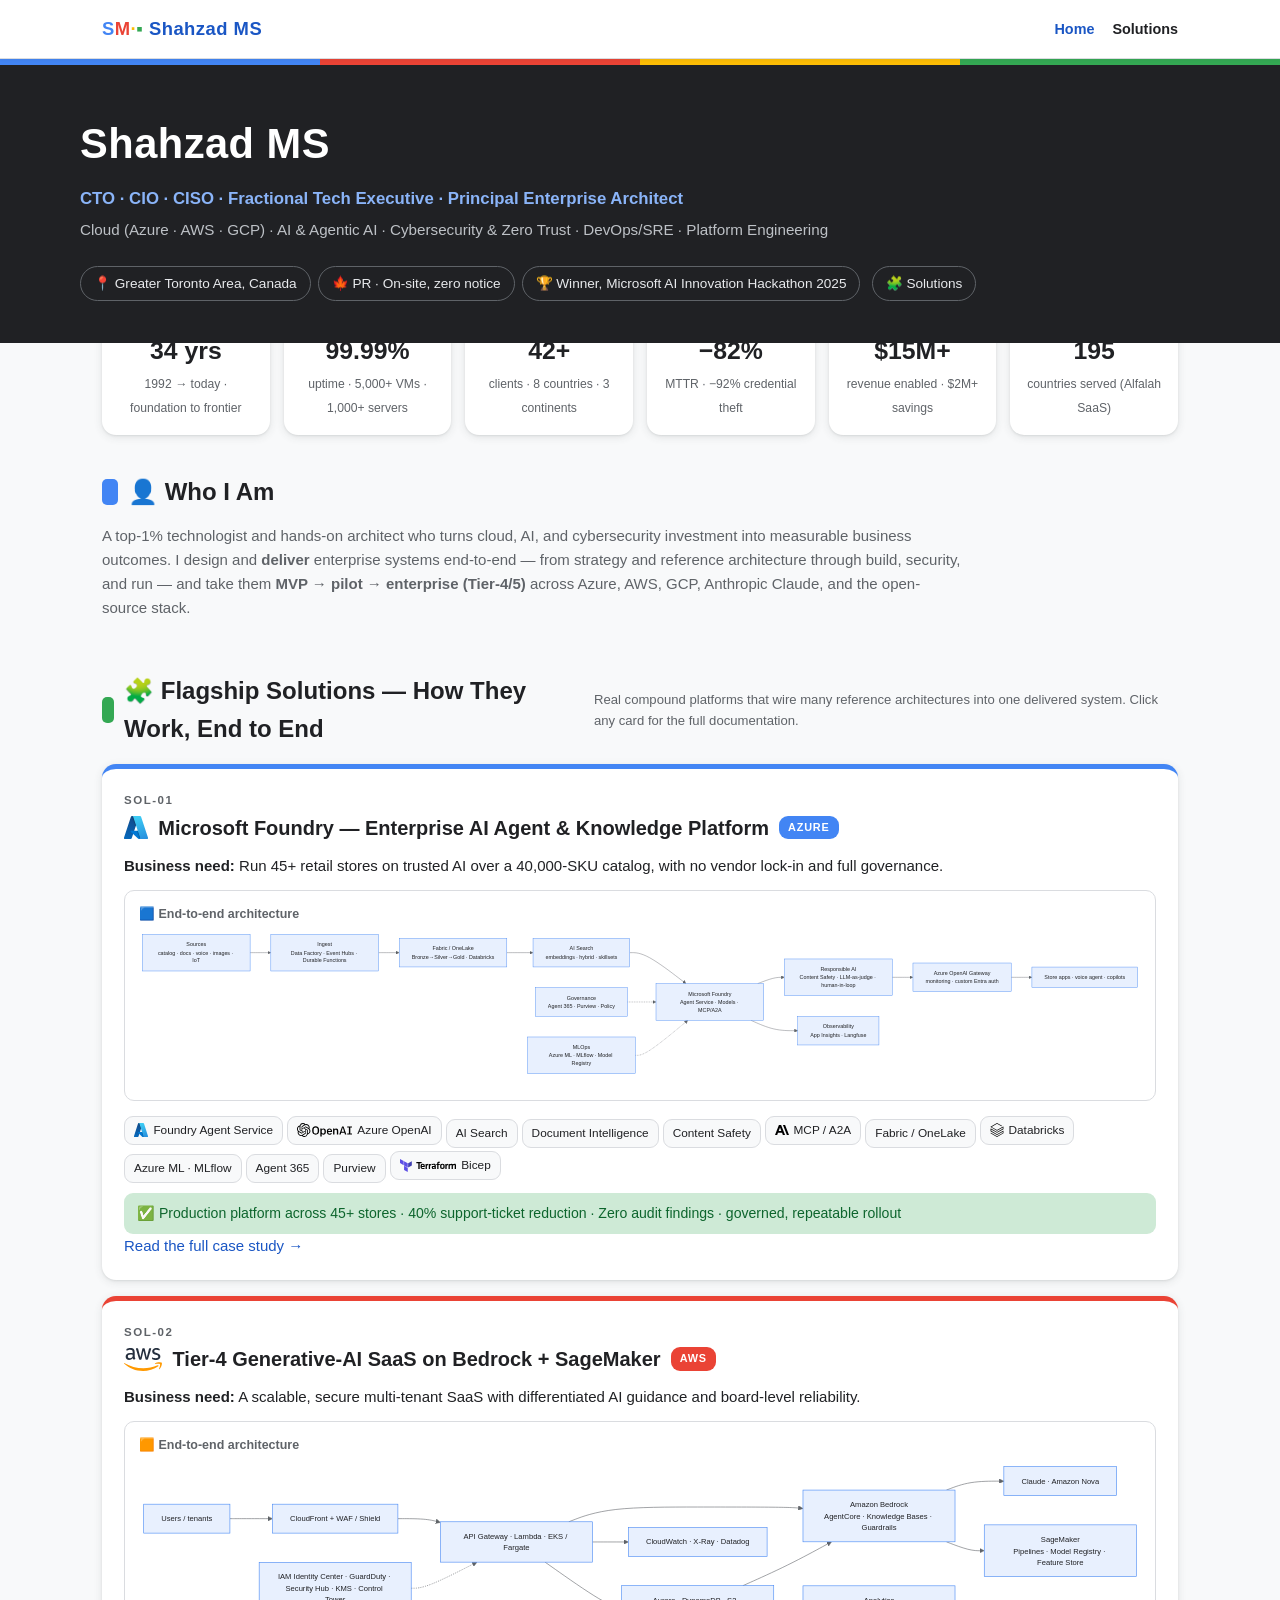
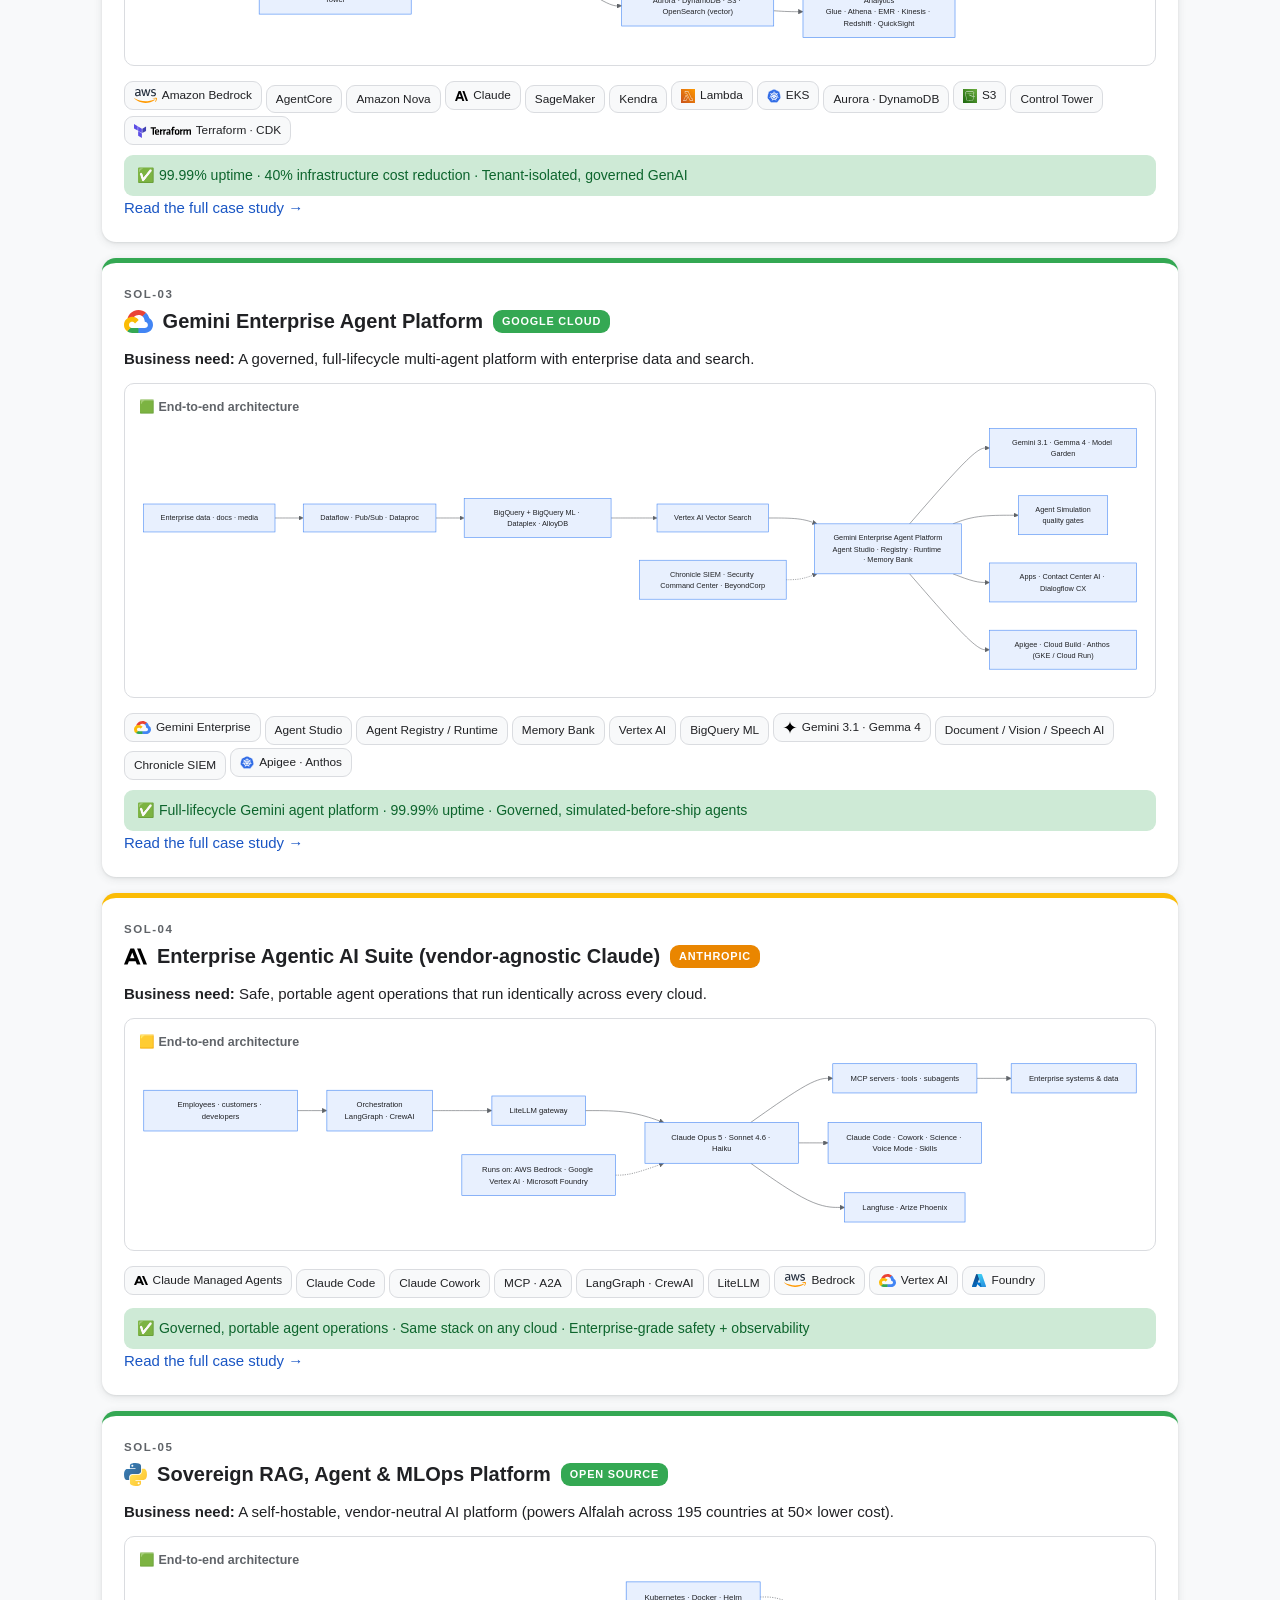
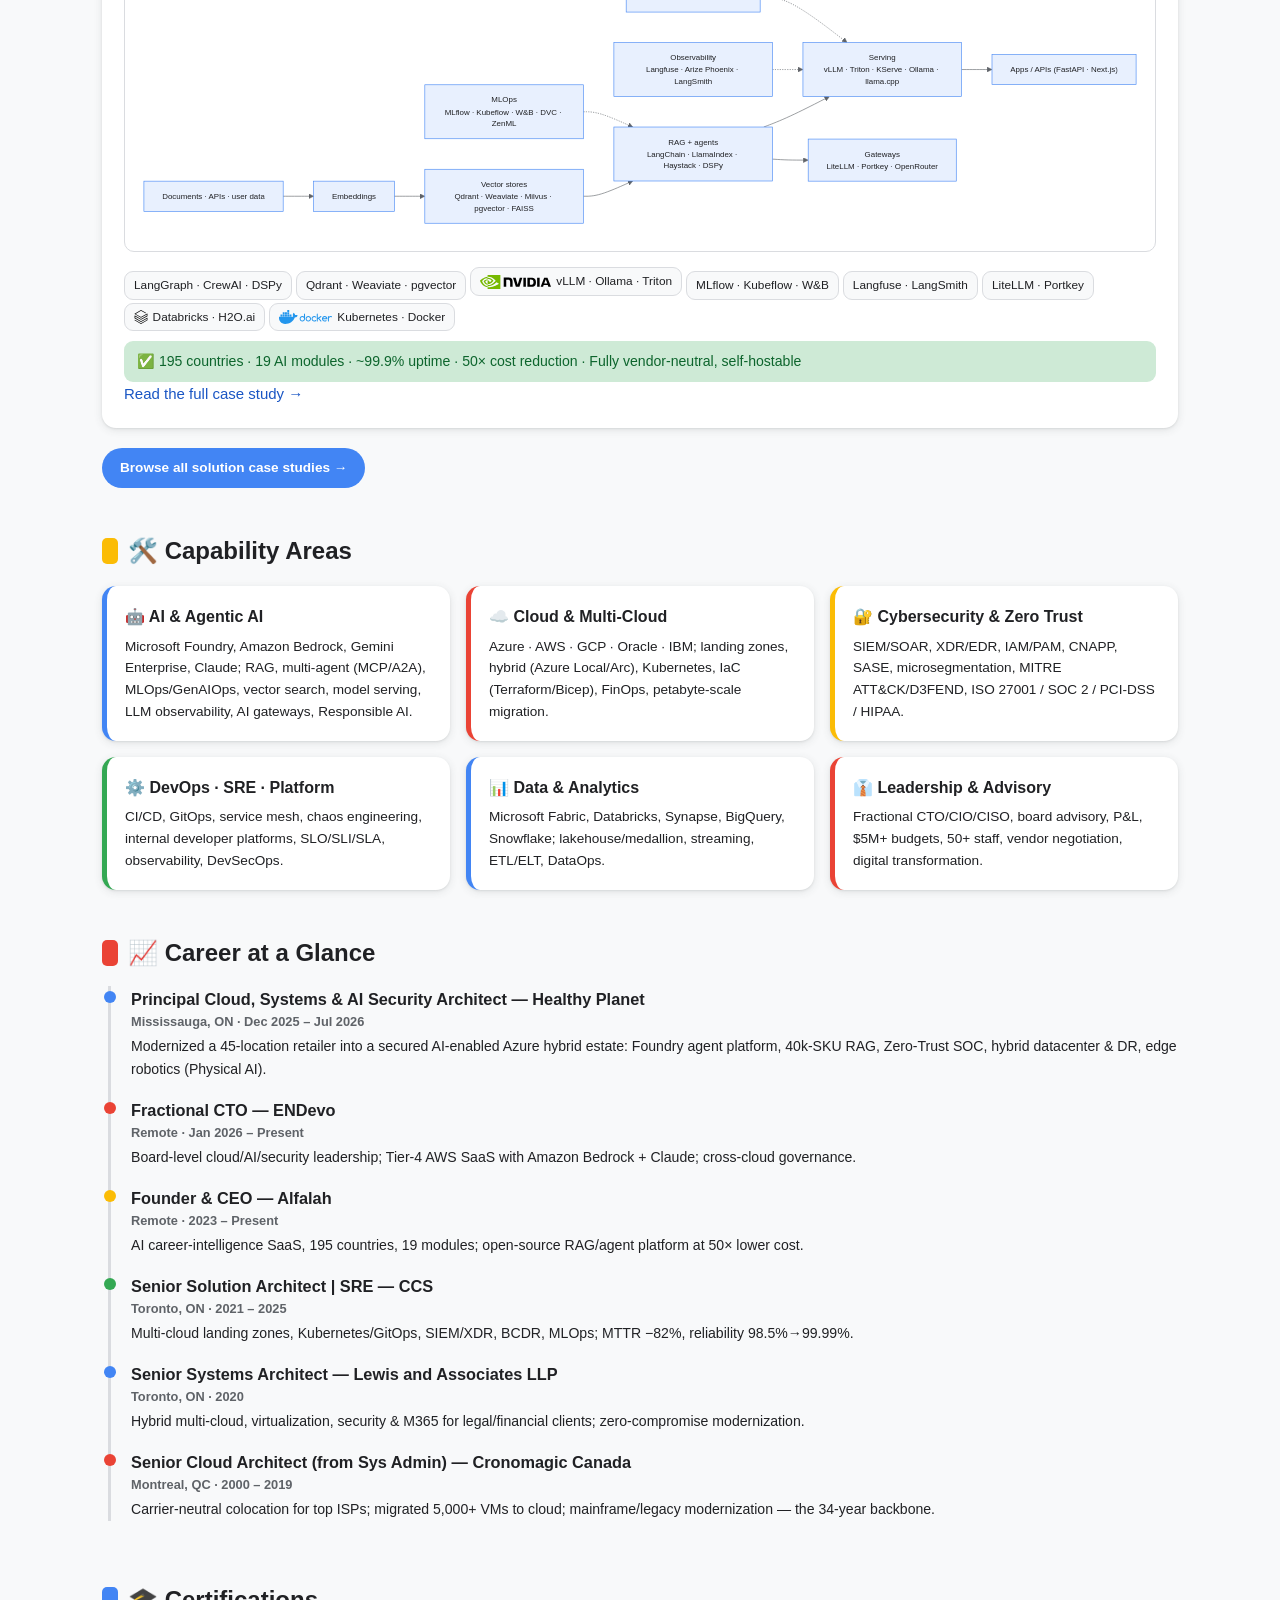
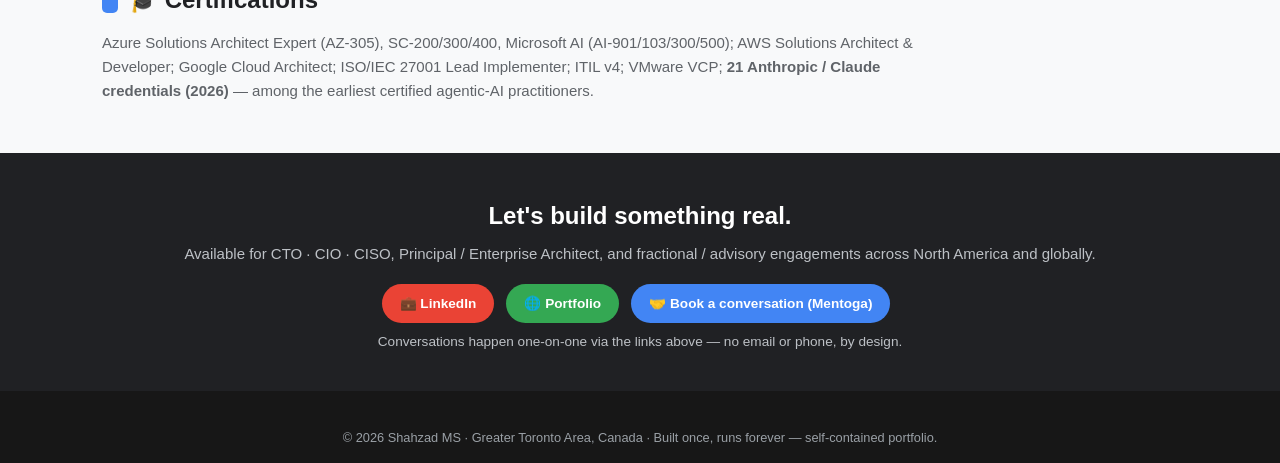
==== commit 210d9010: "Actually apply the resume/email removal to index.html and solutions pages (previous commit silently " ====
--- a/index.html
+++ b/index.html
@@ -6,13 +6,13 @@
 </head><body>
 <nav class="top"><div class="in">
 <a class="logo" href="index.html"><span>S</span><span>M</span><span>·</span><span>▪</span> Shahzad MS</a>
-<div class="links"><a href="index.html" style="color:#1a56c4">Home</a><a href="solutions/index.html">Solutions</a><a href="resume.html">Résumé</a><a href="mailto:shahzad.ms@yahoo.com">Contact</a></div>
+<div class="links"><a href="index.html" style="color:#1a56c4">Home</a><a href="solutions/index.html">Solutions</a></div>
 </div></nav><header class="hero"><div class="bar4"><i></i><i></i><i></i><i></i></div><div class="wrap in">
   <h1>Shahzad MS</h1>
   <div class="roles">CTO · CIO · CISO · Fractional Tech Executive · Principal Enterprise Architect</div>
   <div class="stack">Cloud (Azure · AWS · GCP) · AI &amp; Agentic AI · Cybersecurity &amp; Zero Trust · DevOps/SRE · Platform Engineering</div>
   <div class="pills"><span>📍 Greater Toronto Area, Canada</span><span>🍁 PR · On-site, zero notice</span><span>🏆 Winner, Microsoft AI Innovation Hackathon 2025</span>
-   <a href="resume.html">📄 Résumé</a><a href="#solutions">🧩 Solutions</a></div>
+   <a href="#solutions">🧩 Solutions</a></div>
  </div></header>
  <div class="wrap"><div class="metrics"><div class="metric c0"><b>34 yrs</b><span>1992 → today · foundation to frontier</span></div><div class="metric c1"><b>99.99%</b><span>uptime · 5,000+ VMs · 1,000+ servers</span></div><div class="metric c2"><b>42+</b><span>clients · 8 countries · 3 continents</span></div><div class="metric c3"><b>−82%</b><span>MTTR · −92% credential theft</span></div><div class="metric c0"><b>$15M+</b><span>revenue enabled · $2M+ savings</span></div><div class="metric c1"><b>195</b><span>countries served (Alfalah SaaS)</span></div></div>
   <section><h2 class="sec">👤 Who I Am</h2>
@@ -101,9 +101,10 @@
  </div><div class="cta"><div class="bar4"><i></i><i></i><i></i><i></i></div><div class="wrap">
  <h2>Let's build something real.</h2>
  <p>Available for CTO · CIO · CISO, Principal / Enterprise Architect, and fractional / advisory engagements across North America and globally.</p>
- <p style="margin-top:14px"><a class="btn" href="mailto:shahzad.ms@yahoo.com">✉ shahzad.ms@yahoo.com</a>
- <a class="btn r" href="https://linkedin.com/in/shahzadms" target="_blank">in/shahzadms</a>
- <a class="btn g" href="https://shahzadms7.github.io/" target="_blank">shahzadms7.github.io</a></p></div></div>
+ <p style="margin-top:14px"><a class="btn r" href="https://www.linkedin.com/in/shahzadms/" target="_blank">💼 LinkedIn</a>
+ <a class="btn g" href="https://shahzadms7.github.io/" target="_blank">🌐 Portfolio</a>
+ <a class="btn" href="https://mentoga.com/shahzadms" target="_blank">🤝 Book a conversation (Mentoga)</a></p>
+ <p style="margin-top:8px;color:#bdc1c6;font-size:.85rem">Conversations happen one-on-one via the links above — no email or phone, by design.</p></div></div>
  <footer><div class="bar4"><i></i><i></i><i></i><i></i></div>© 2026 Shahzad MS · Greater Toronto Area, Canada · Built once, runs forever — self-contained portfolio.</footer>
  <script>mermaid.initialize({startOnLoad:true,theme:'base',themeVariables:{
  primaryColor:'#e8f0fe',primaryTextColor:'#202124',primaryBorderColor:'#4285F4',lineColor:'#5f6368',
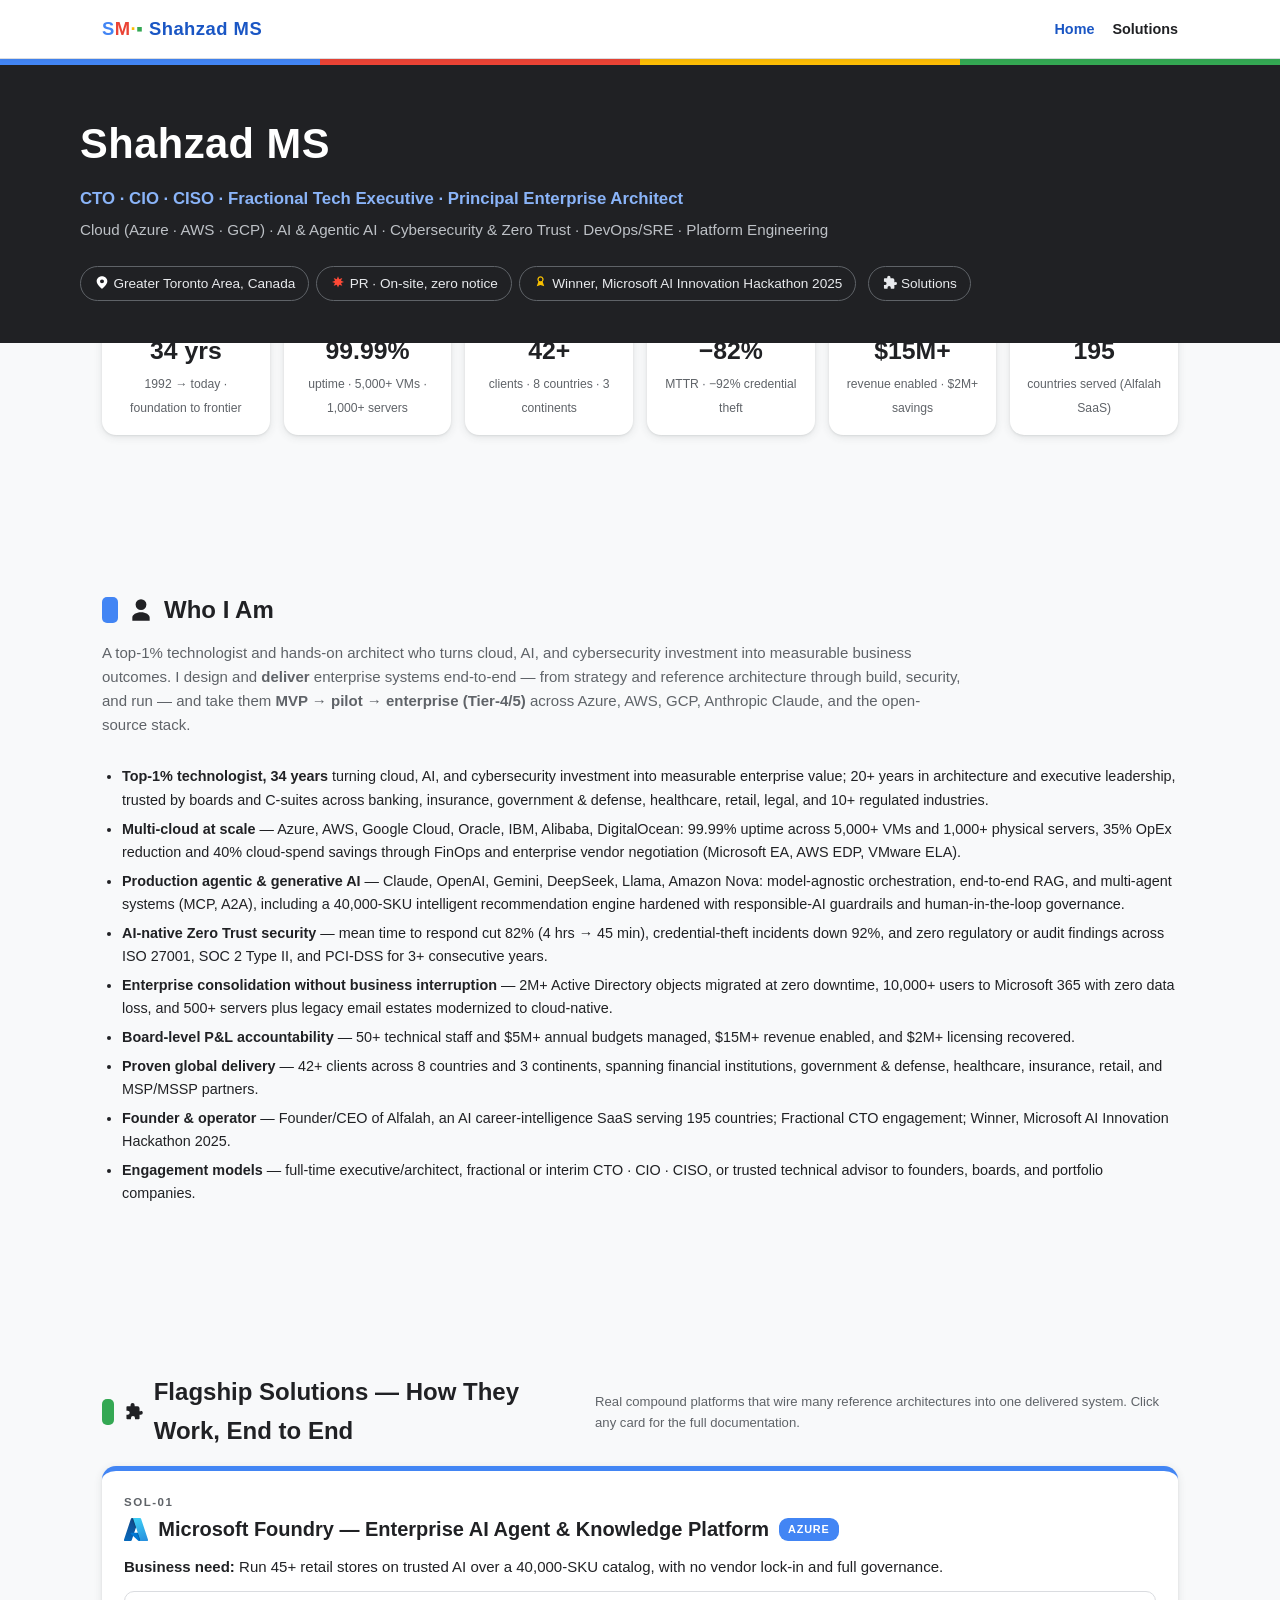
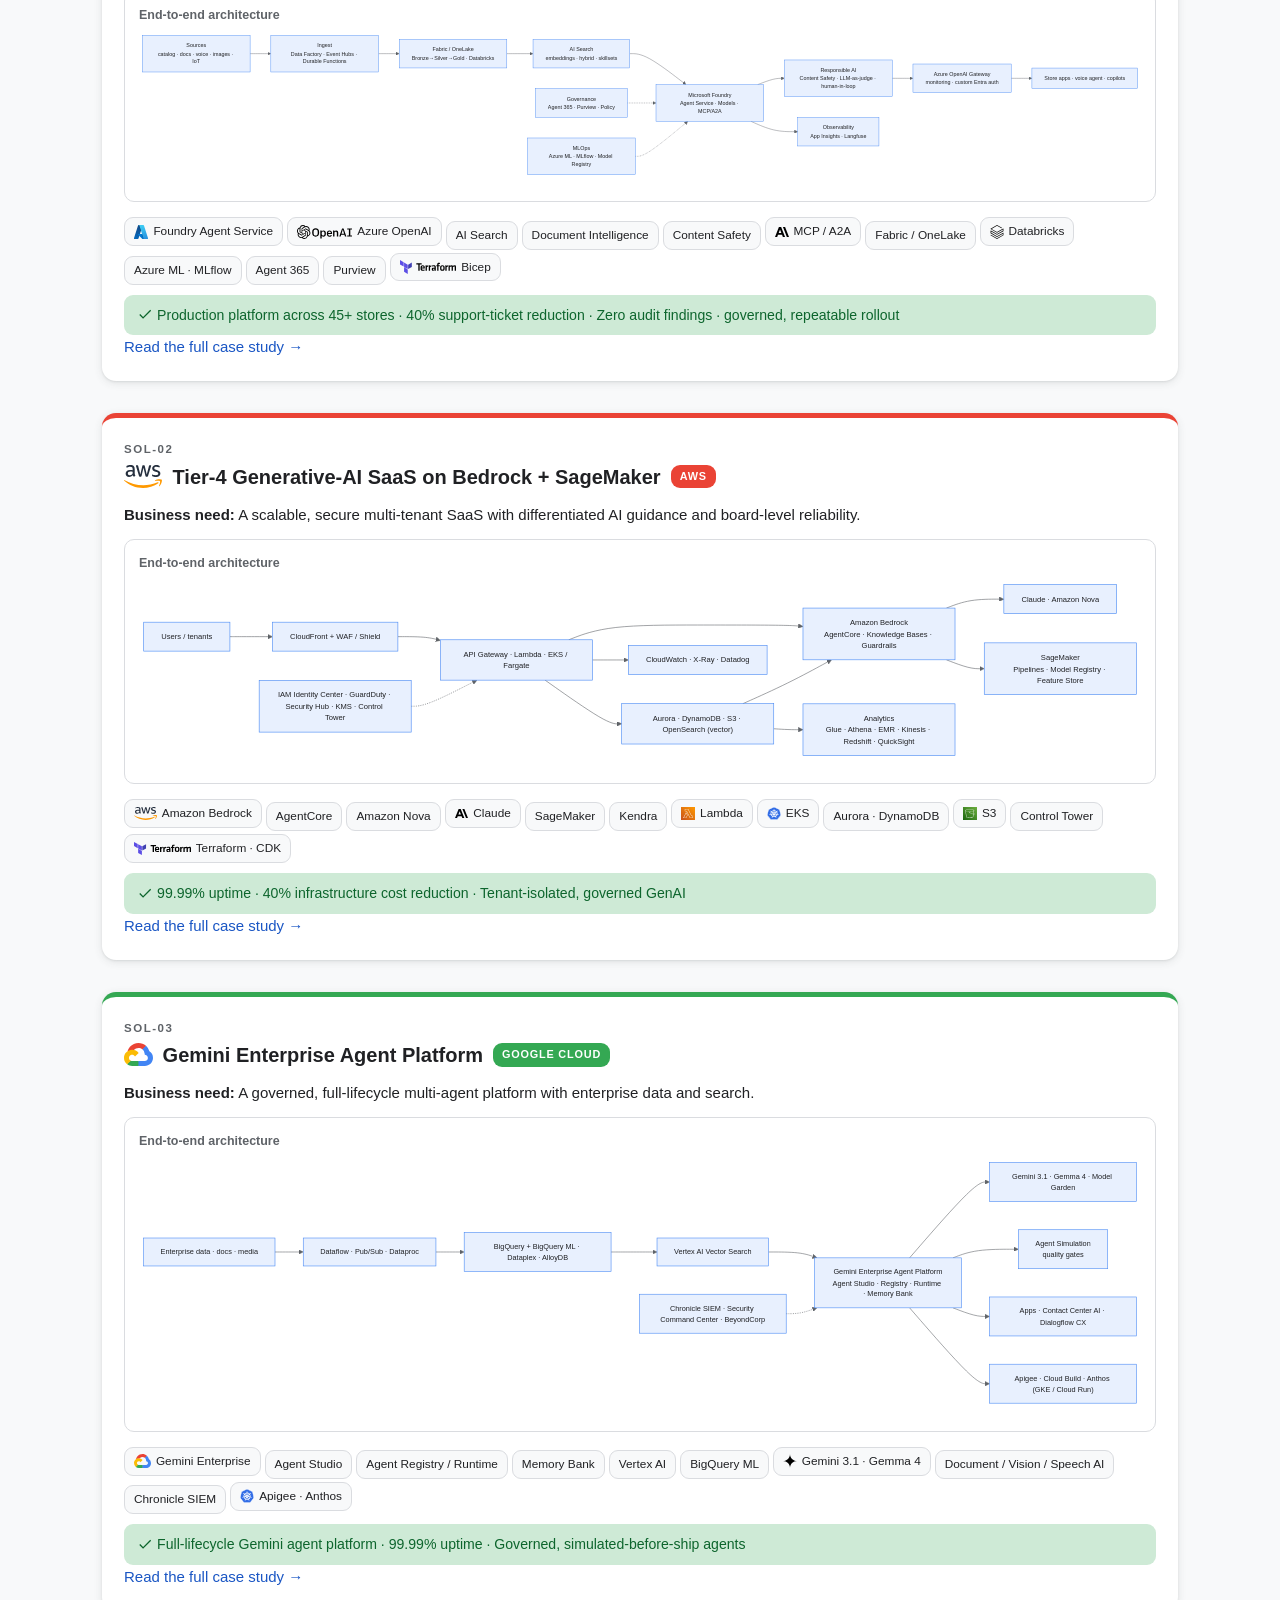
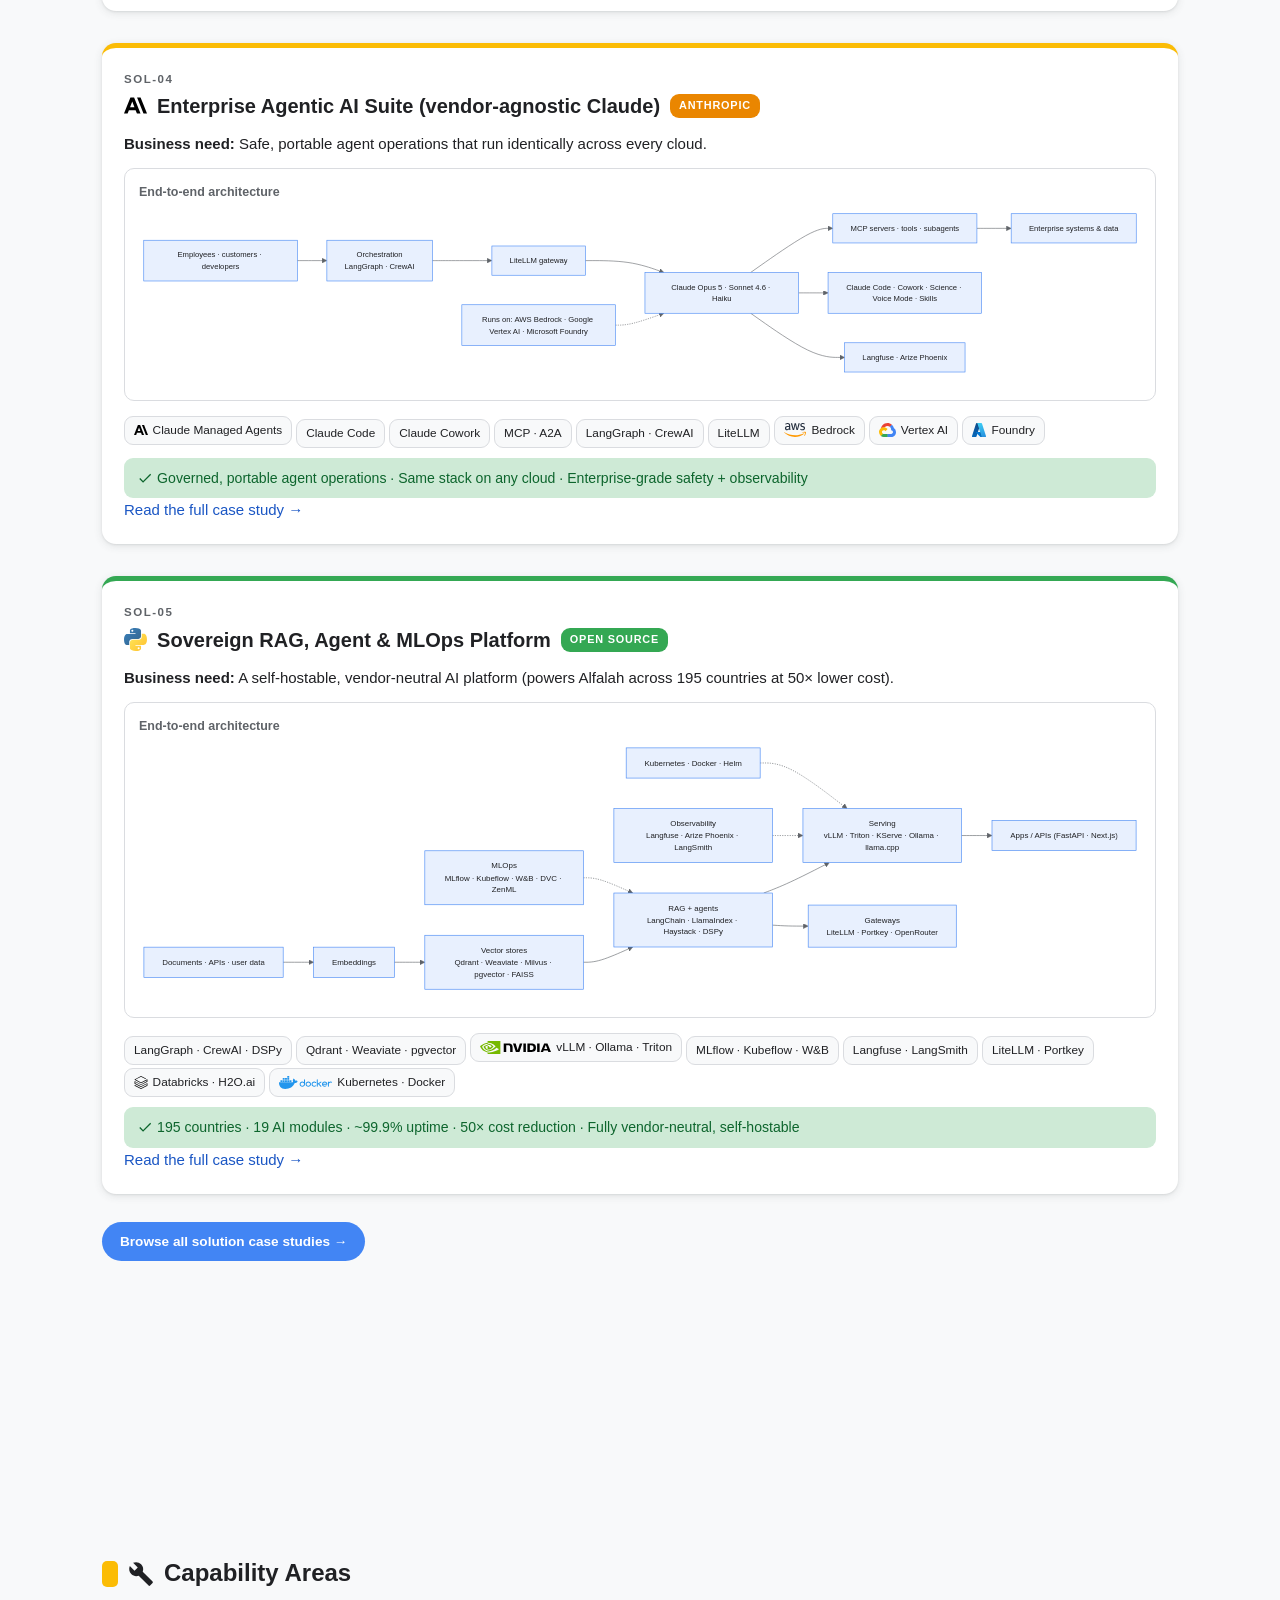
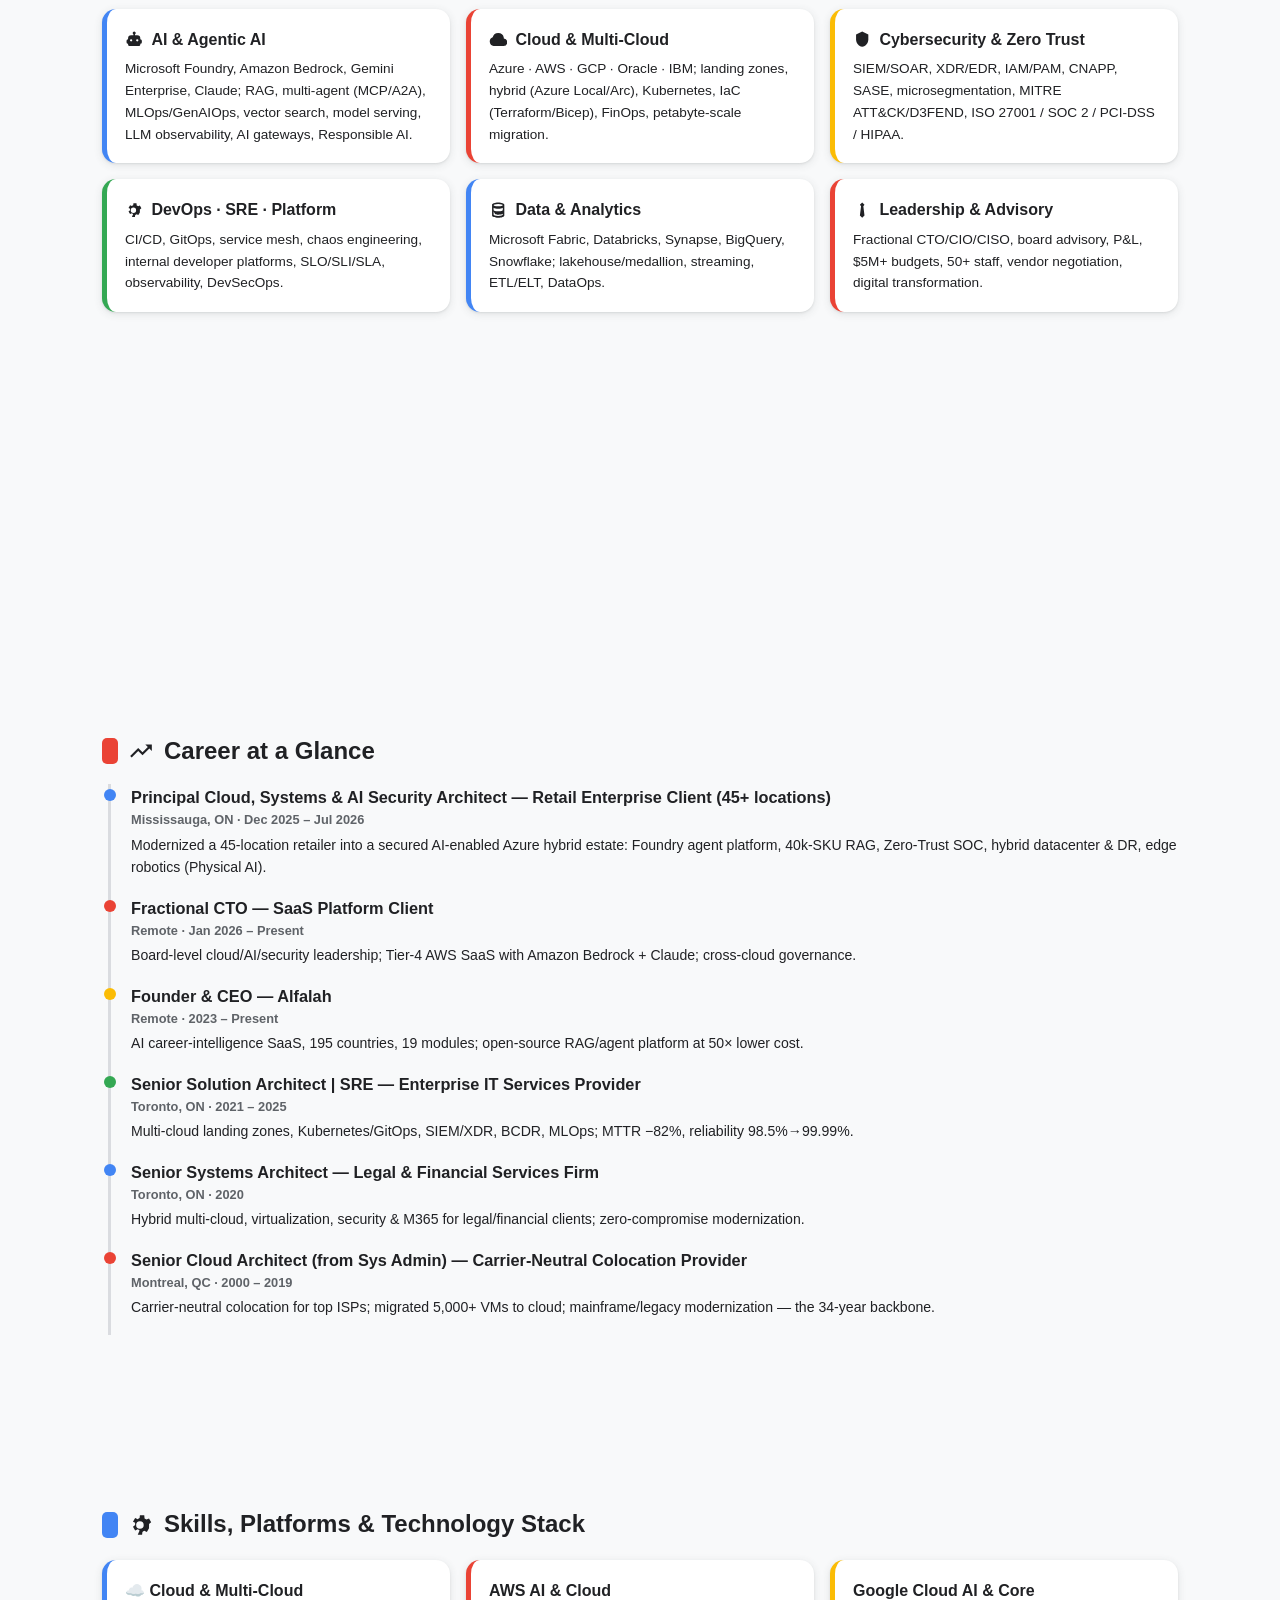
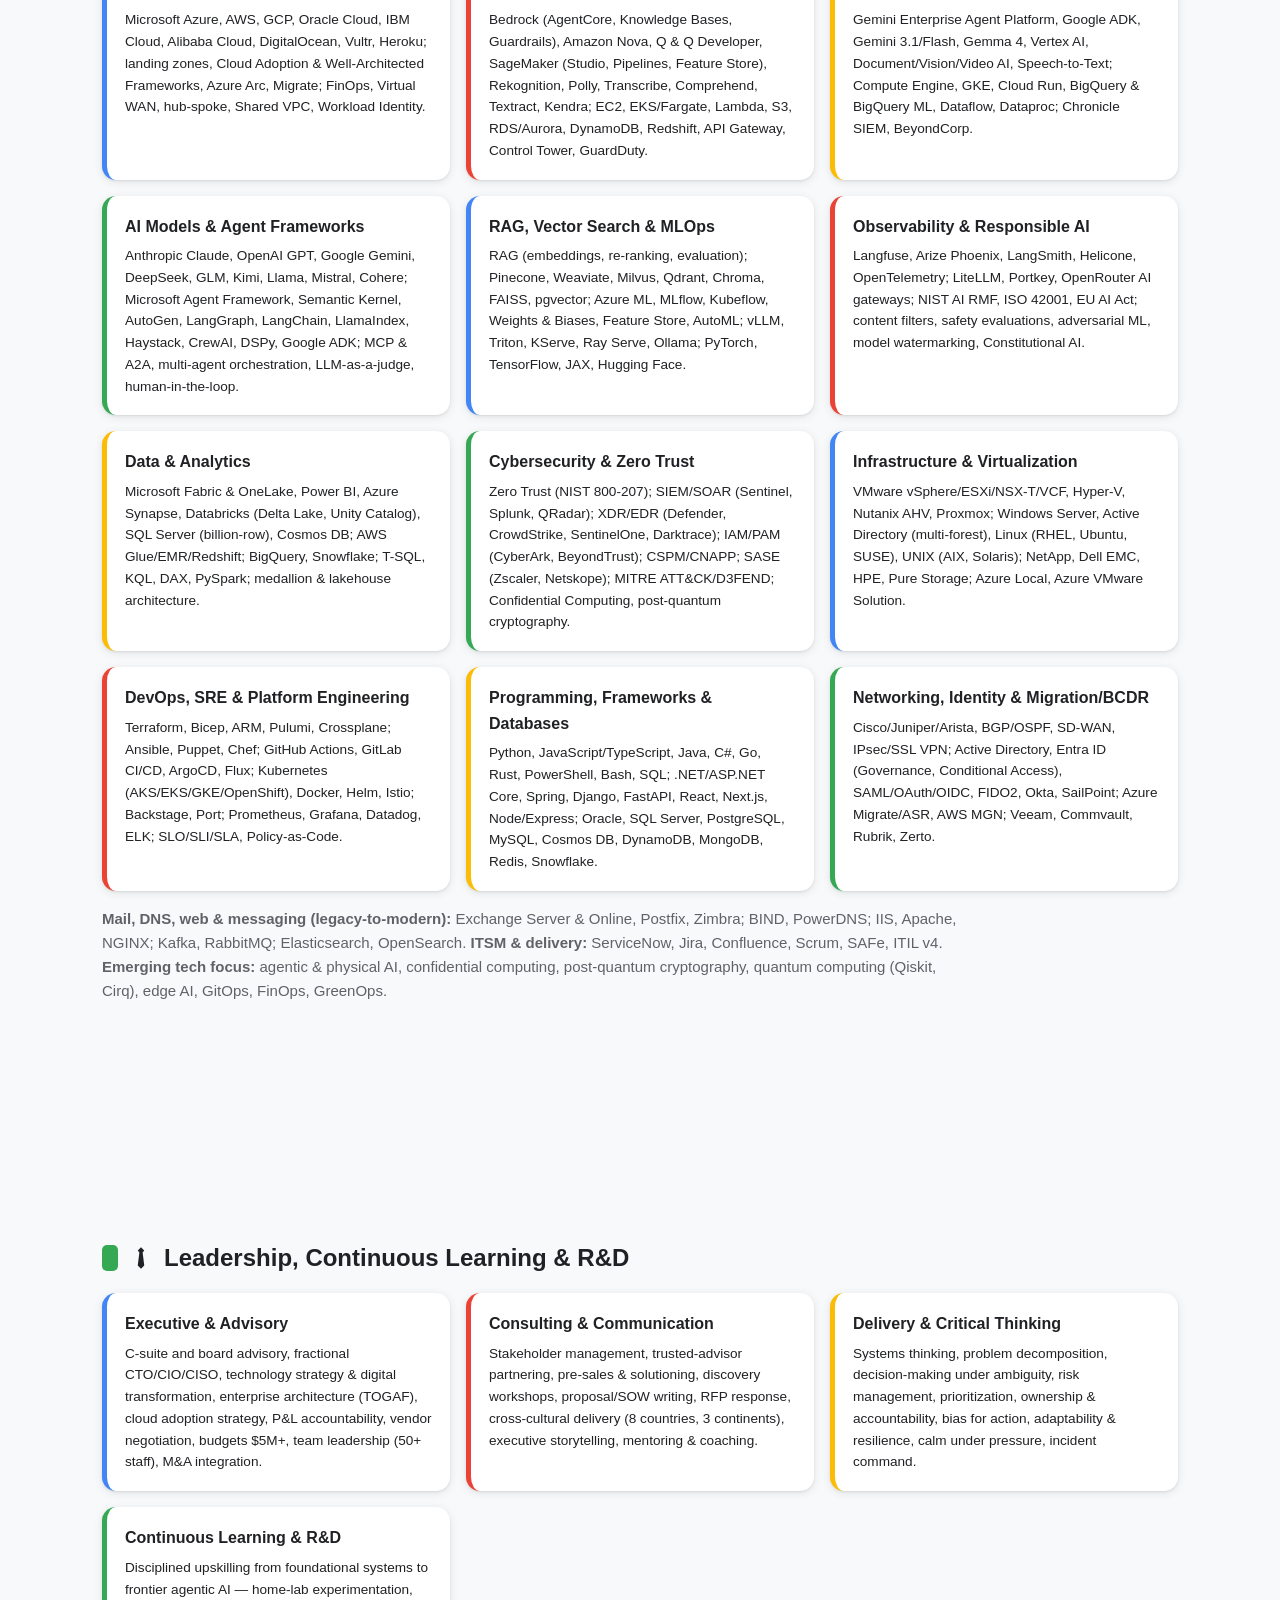
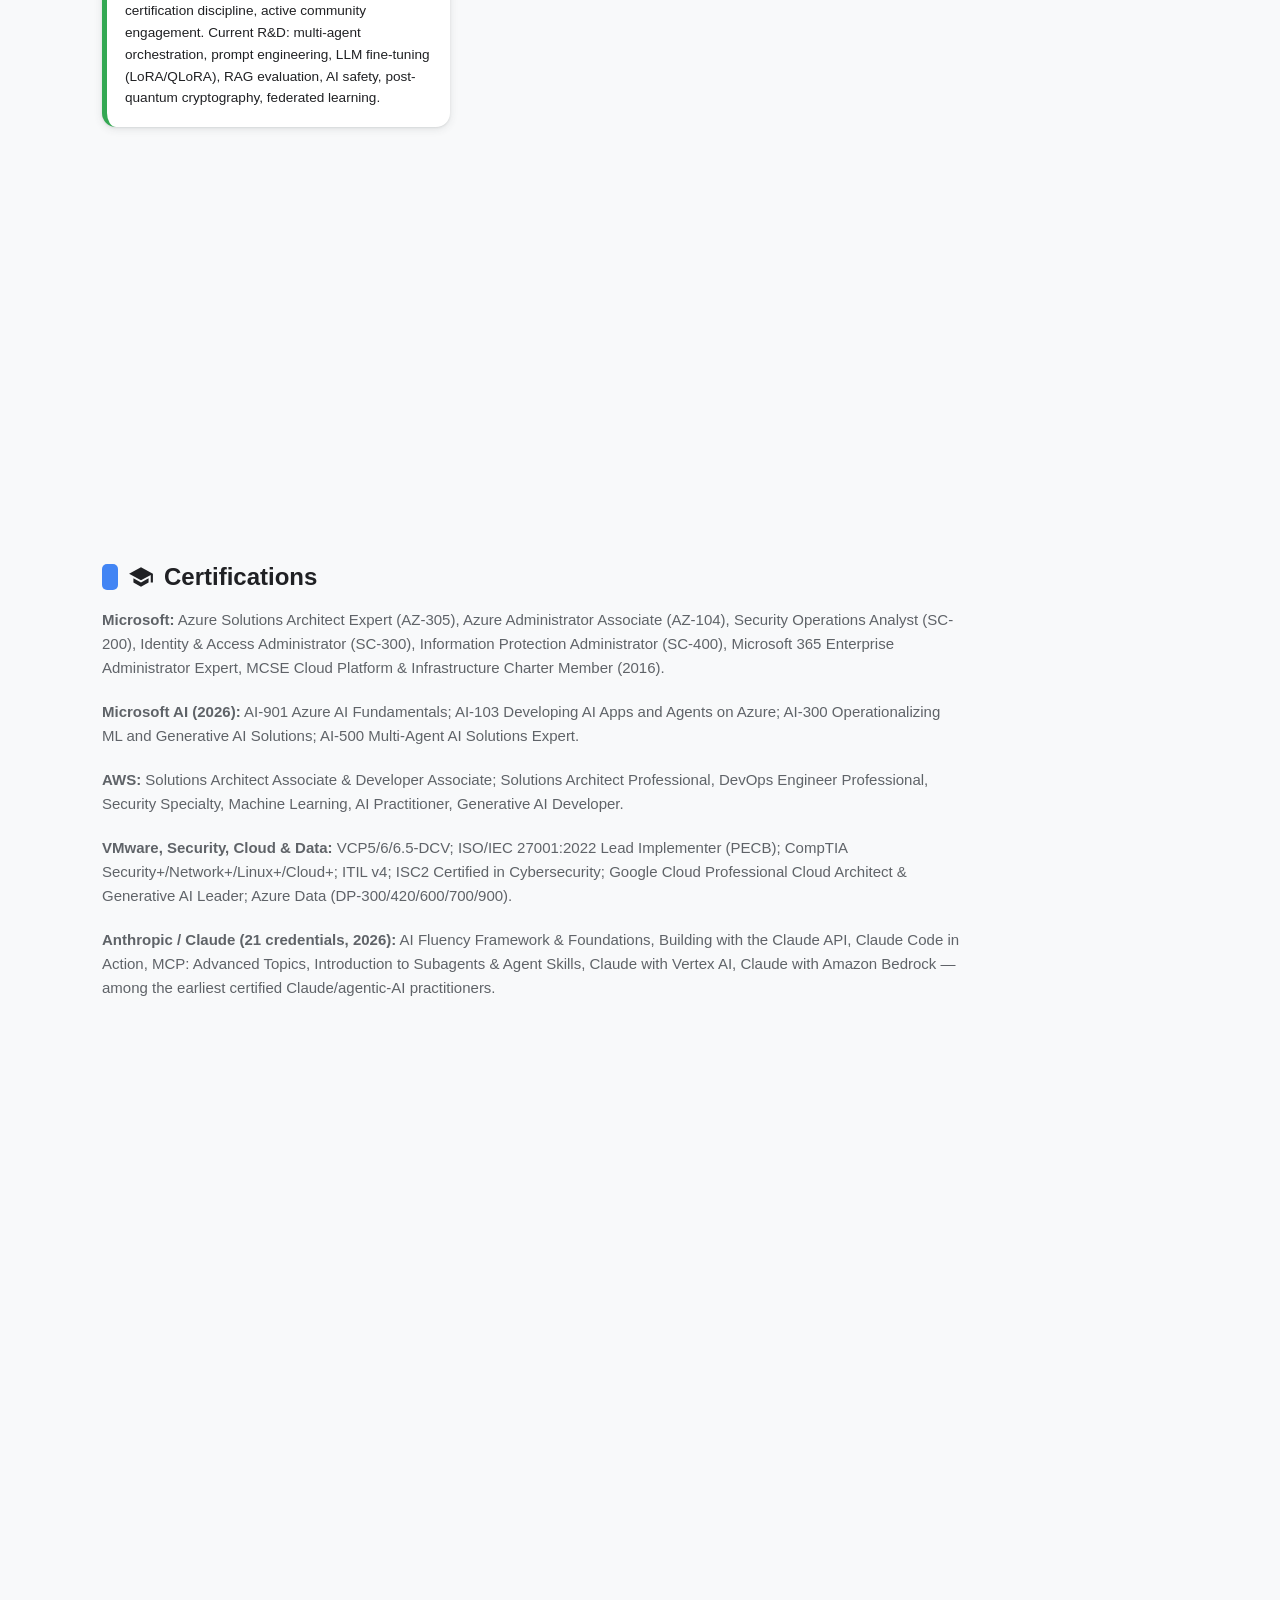
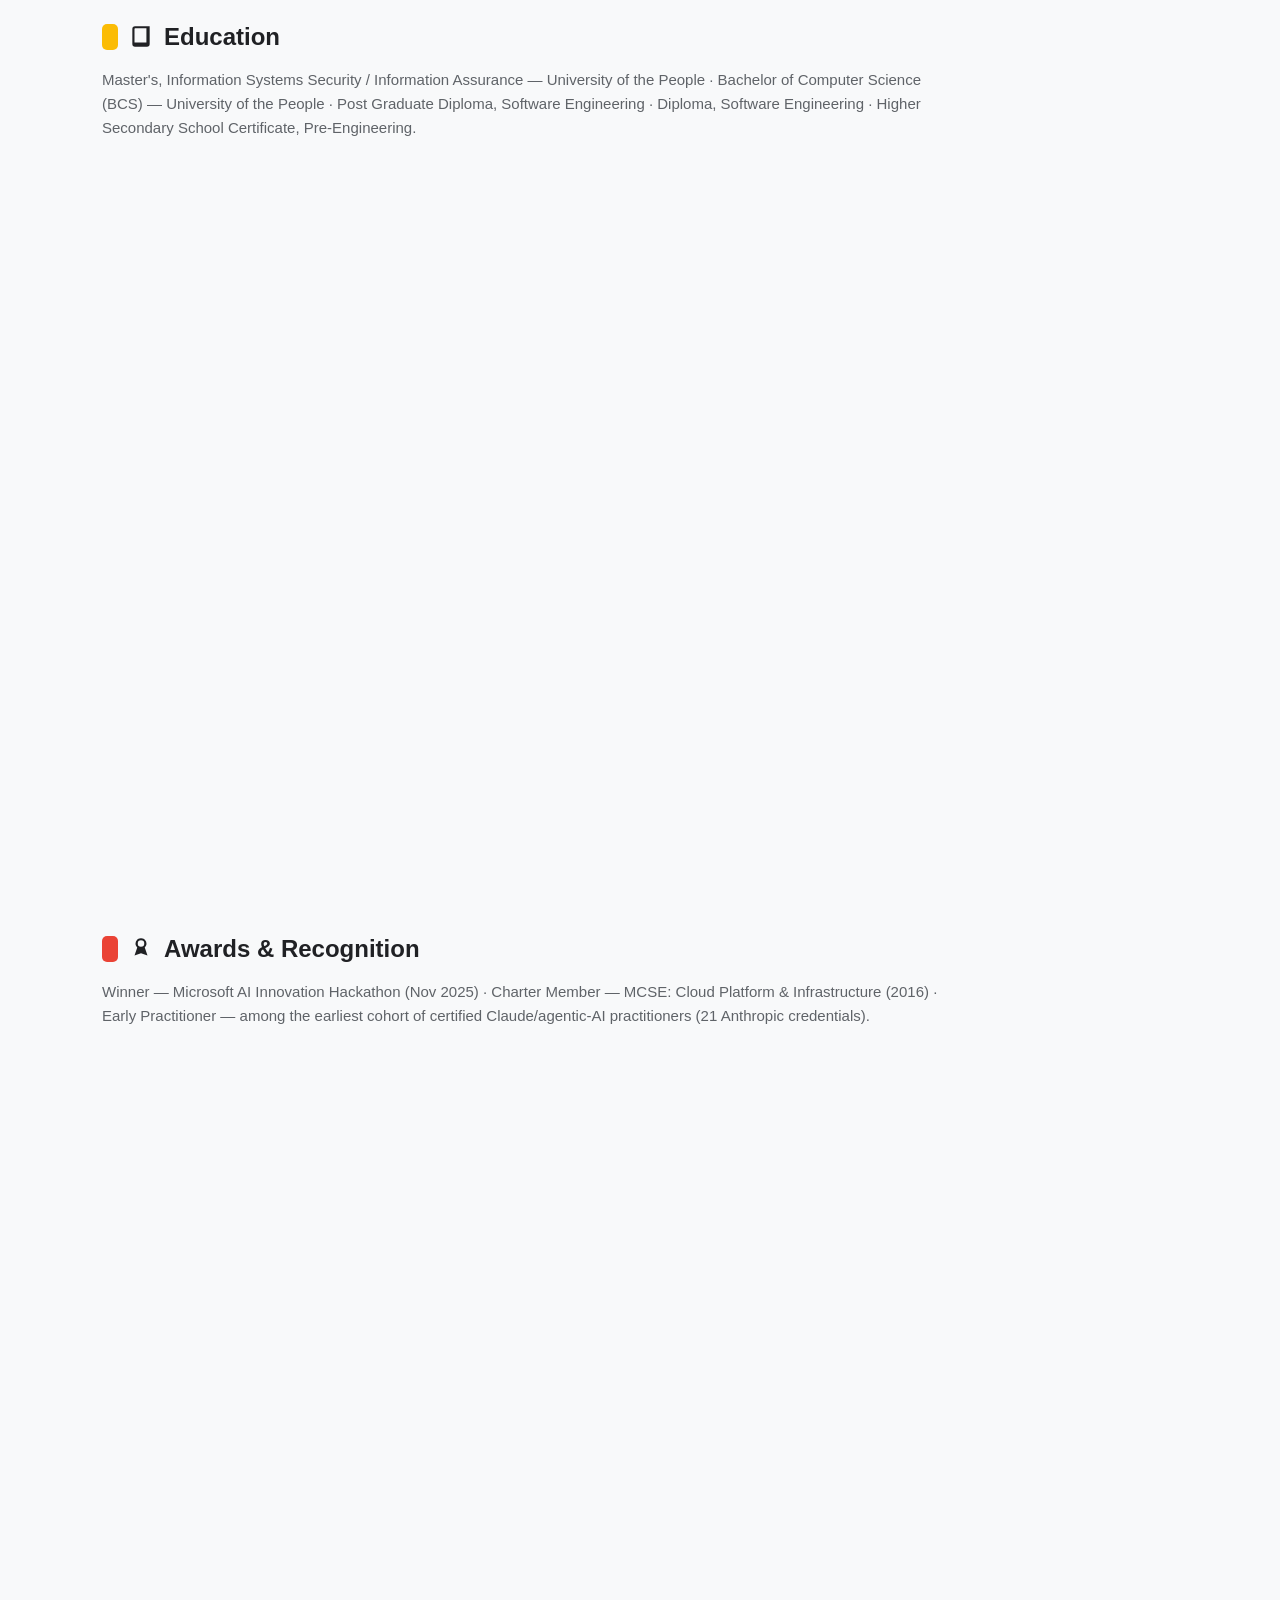
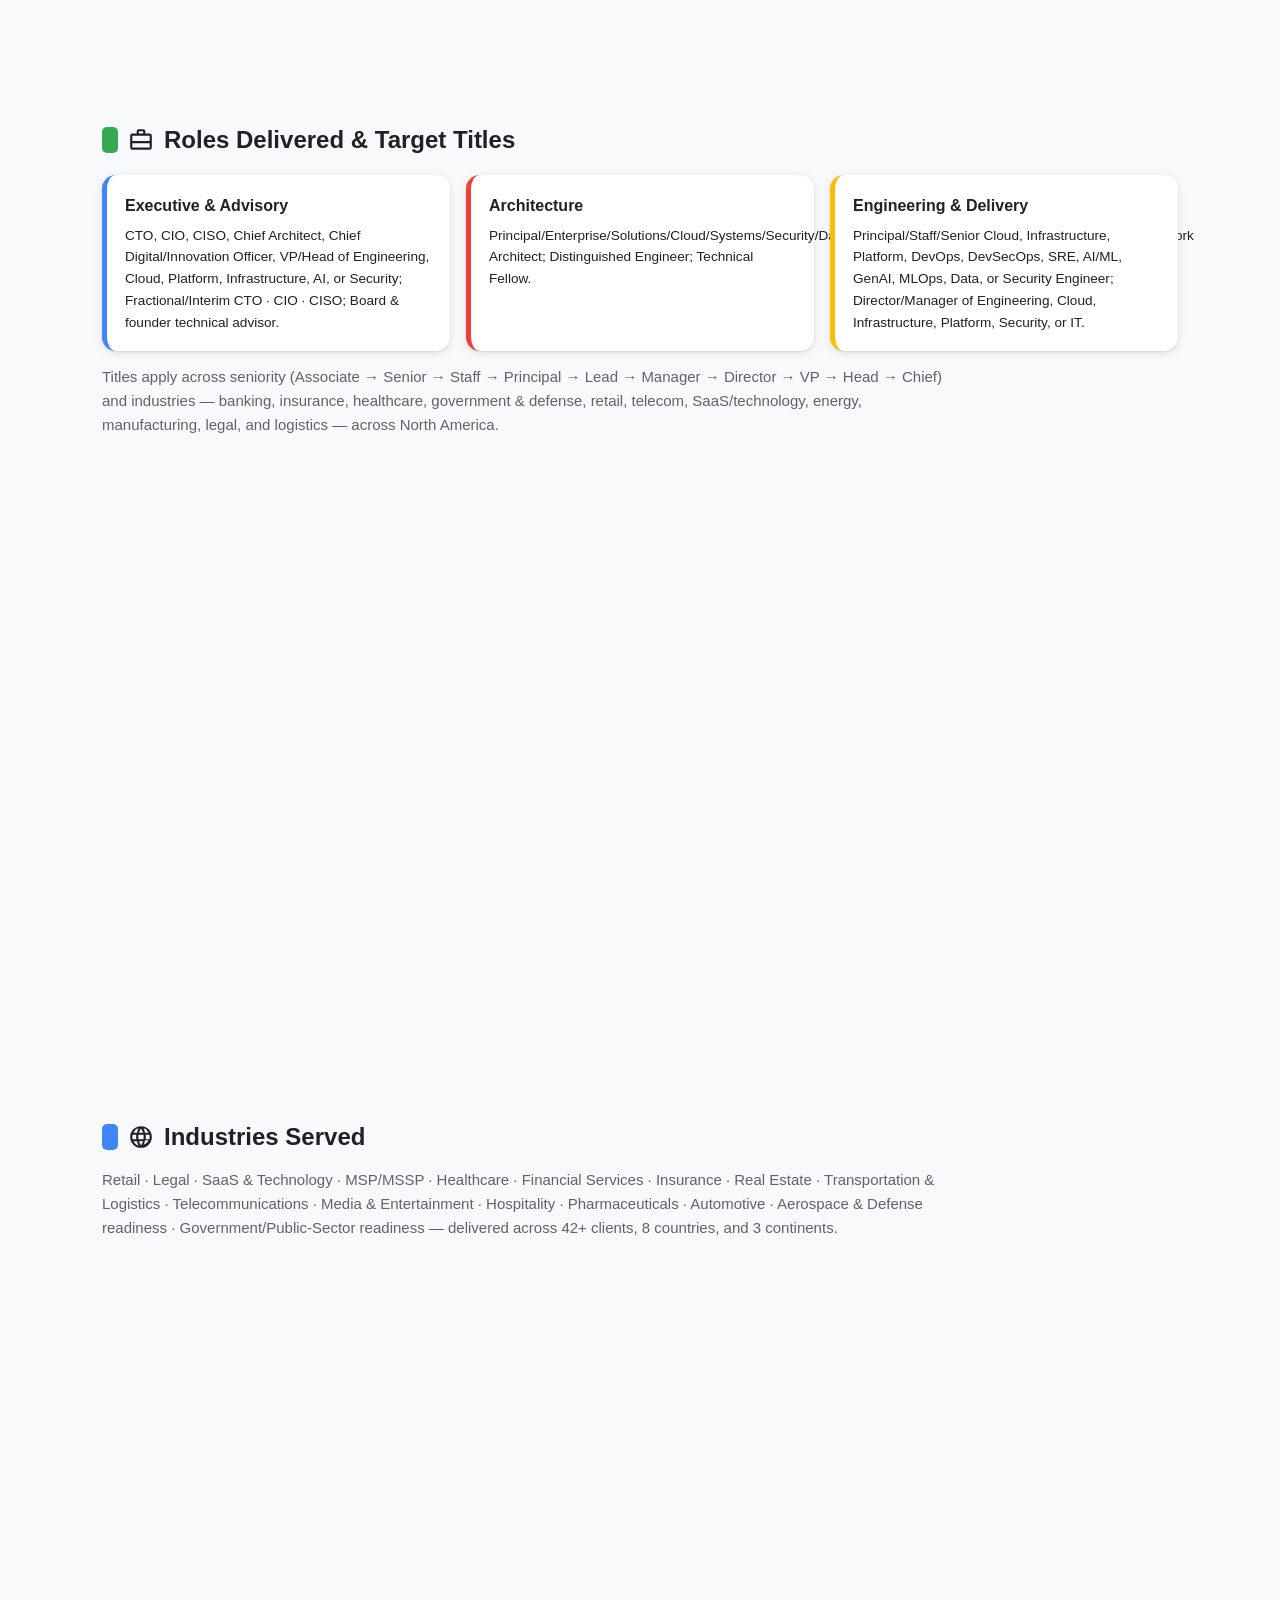
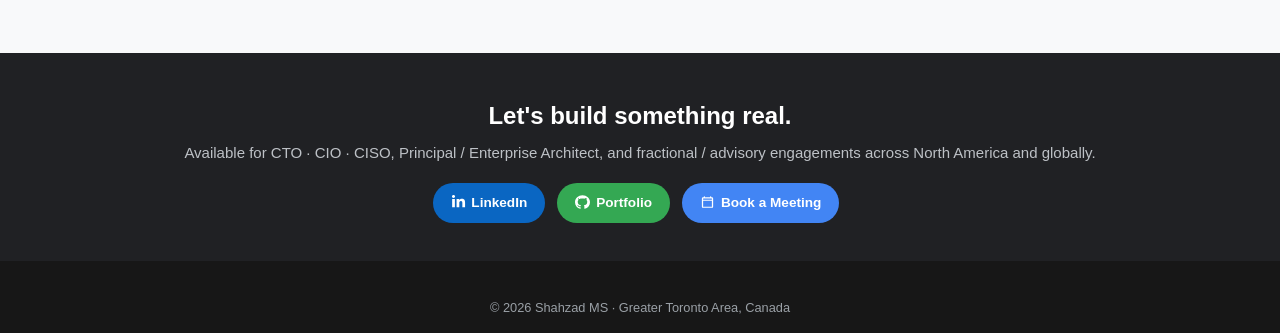
==== commit efda973c: "Full one-page redesign: merge complete résumé content, real brand/product icons (LinkedIn, GitHub) r" ====
--- a/index.html
+++ b/index.html
@@ -4,6 +4,24 @@
 <link rel="stylesheet" href="assets/css/style.css">
 <script src="assets/js/mermaid.min.js"></script>
 </head><body>
+<svg style="display:none">
+<symbol id="i-person" viewBox="0 0 24 24"><path d="M12 12a5 5 0 1 0 0-10 5 5 0 0 0 0 10zm0 2c-4.42 0-8 2.24-8 5v3h16v-3c0-2.76-3.58-5-8-5z"/></symbol>
+<symbol id="i-puzzle" viewBox="0 0 24 24"><path d="M20.5 11H19V7.5A2.5 2.5 0 0 0 16.5 5H13V3.5a2.5 2.5 0 0 0-5 0V5H4a1 1 0 0 0-1 1v4.5h1.5a2.5 2.5 0 0 1 0 5H3V20a1 1 0 0 0 1 1h4.5v-1.5a2.5 2.5 0 0 1 5 0V21H18a1 1 0 0 0 1-1v-4.5h1.5a2.5 2.5 0 0 0 0-5z"/></symbol>
+<symbol id="i-tools" viewBox="0 0 24 24"><path d="M22.7 19l-9.1-9.1c.9-2.3.4-5-1.5-6.9-2-2-5-2.4-7.4-1.3L9 6l-3 3-4.3-4.3C.6 7.1 1 10.1 3 12.1c1.9 1.9 4.6 2.4 6.9 1.5l9.1 9.1c.4.4 1 .4 1.4 0l2.3-2.3c.4-.4.4-1 0-1.4z"/></symbol>
+<symbol id="i-chart" viewBox="0 0 24 24"><path d="M16 6l2.29 2.29-4.88 4.88-4-4L2 16.59 3.41 18l6-6 4 4 6.3-6.29L22 12V6z"/></symbol>
+<symbol id="i-cap" viewBox="0 0 24 24"><path d="M12 3L1 9l11 6 9-4.91V17h2V9zM5 13.18v4L12 21l7-3.82v-4L12 17z"/></symbol>
+<symbol id="i-robot" viewBox="0 0 24 24"><path d="M12 2a2 2 0 0 1 2 2c0 .74-.4 1.39-1 1.73V7h3a4 4 0 0 1 4 4v1a2 2 0 0 1 2 2v2a2 2 0 0 1-2 2v1a2 2 0 0 1-2 2H6a2 2 0 0 1-2-2v-1a2 2 0 0 1-2-2v-2a2 2 0 0 1 2-2v-1a4 4 0 0 1 4-4h3V5.73c-.6-.34-1-.99-1-1.73a2 2 0 0 1 2-2zM8 12a1.5 1.5 0 1 0 0 3 1.5 1.5 0 0 0 0-3zm8 0a1.5 1.5 0 1 0 0 3 1.5 1.5 0 0 0 0-3z"/></symbol>
+<symbol id="i-cloud" viewBox="0 0 24 24"><path d="M19.35 10.04A7.49 7.49 0 0 0 12 4a7.5 7.5 0 0 0-7.19 5.5A6 6 0 0 0 6 21h13a5 5 0 0 0 .35-9.96z"/></symbol>
+<symbol id="i-shield" viewBox="0 0 24 24"><path d="M12 2l8 4v6c0 5-3.4 9.4-8 10-4.6-.6-8-5-8-10V6z"/></symbol>
+<symbol id="i-gear" viewBox="0 0 24 24"><path d="M19.4 13a7.6 7.6 0 0 0 0-2l2-1.6-2-3.4-2.4 1a7.9 7.9 0 0 0-1.7-1L15 3h-4l-.3 2.6a7.9 7.9 0 0 0-1.7 1L6.6 5.6l-2 3.4L6.6 10a7.6 7.6 0 0 0 0 2l-2 1.6 2 3.4 2.4-1a7.9 7.9 0 0 0 1.7 1L9 21h4l.3-2.6a7.9 7.9 0 0 0 1.7-1l2.4 1 2-3.4zM11 15.5a3.5 3.5 0 1 1 0-7 3.5 3.5 0 0 1 0 7z"/></symbol>
+<symbol id="i-database" viewBox="0 0 24 24"><path d="M12 2C7.58 2 4 3.34 4 5v14c0 1.66 3.58 3 8 3s8-1.34 8-3V5c0-1.66-3.58-3-8-3zm0 2c3.87 0 6 1.06 6 1.5S15.87 7 12 7 6 5.94 6 5.5 8.13 4 12 4zm-6 4.71C7.32 9.53 9.53 10 12 10s4.68-.47 6-1.29V12c0 .44-2.13 1.5-6 1.5S6 12.44 6 12zm0 4.79C7.32 17.6 9.53 18 12 18s4.68-.4 6-1.21V18c0 .44-2.13 1.5-6 1.5S6 18.44 6 18z"/></symbol>
+<symbol id="i-tie" viewBox="0 0 24 24"><path d="M12 2L9 5l1.5 2L9 19l3 3 3-3-1.5-12L15 5z"/></symbol>
+<symbol id="i-check" viewBox="0 0 24 24"><path d="M9 16.2L4.8 12l-1.4 1.4L9 19 21 7l-1.4-1.4z"/></symbol>
+<symbol id="i-book" viewBox="0 0 24 24"><path d="M4 4.5A2.5 2.5 0 0 1 6.5 2H20v16.5A2.5 2.5 0 0 1 17.5 21H6.5A2.5 2.5 0 0 1 4 18.5zm2.5-.5A.5.5 0 0 0 6 4.5V17h11V4zM6 19h11.5a.5.5 0 0 0 .5-.5V19z"/></symbol>
+<symbol id="i-briefcase" viewBox="0 0 24 24"><path d="M20 6h-4V4a2 2 0 0 0-2-2h-4a2 2 0 0 0-2 2v2H4a2 2 0 0 0-2 2v11a2 2 0 0 0 2 2h16a2 2 0 0 0 2-2V8a2 2 0 0 0-2-2zM10 4h4v2h-4zm10 15H4v-4h16zm0-6H4V8h16z"/></symbol>
+<symbol id="i-award" viewBox="0 0 24 24"><path d="M12 2a5 5 0 0 0-3.46 8.62L6 18l6-2 6 2-2.54-7.38A5 5 0 0 0 12 2zm0 2a3 3 0 1 1 0 6 3 3 0 0 1 0-6z"/></symbol>
+<symbol id="i-globe" viewBox="0 0 24 24"><path d="M12 2a10 10 0 1 0 0 20 10 10 0 0 0 0-20zm6.93 6H15.7a15.9 15.9 0 0 0-1.28-4.24A8.03 8.03 0 0 1 18.93 8zM12 4.04c.83 1.2 1.48 2.53 1.91 3.96h-3.82c.43-1.43 1.08-2.76 1.91-3.96zM4.26 14a8.2 8.2 0 0 1 0-4h3.38a16.5 16.5 0 0 0 0 4zm.81 2h3.22c.3 1.5.76 2.94 1.38 4.24A8.03 8.03 0 0 1 5.07 16zm3.22-8H5.07a8.03 8.03 0 0 1 4.6-4.24A16.6 16.6 0 0 0 8.29 8zM12 19.96A16.6 16.6 0 0 1 10.09 16h3.82A16.6 16.6 0 0 1 12 19.96zM14.3 14H9.7a14.7 14.7 0 0 1 0-4h4.6a14.7 14.7 0 0 1 0 4zm.09 5.24c.62-1.3 1.08-2.74 1.38-4.24h3.22a8.03 8.03 0 0 1-4.6 4.24zM16.36 14a16.5 16.5 0 0 0 0-4h3.38a8.2 8.2 0 0 1 0 4z"/></symbol>
+</svg>
 <nav class="top"><div class="in">
 <a class="logo" href="index.html"><span>S</span><span>M</span><span>·</span><span>▪</span> Shahzad MS</a>
 <div class="links"><a href="index.html" style="color:#1a56c4">Home</a><a href="solutions/index.html">Solutions</a></div>
@@ -11,16 +29,27 @@
   <h1>Shahzad MS</h1>
   <div class="roles">CTO · CIO · CISO · Fractional Tech Executive · Principal Enterprise Architect</div>
   <div class="stack">Cloud (Azure · AWS · GCP) · AI &amp; Agentic AI · Cybersecurity &amp; Zero Trust · DevOps/SRE · Platform Engineering</div>
-  <div class="pills"><span>📍 Greater Toronto Area, Canada</span><span>🍁 PR · On-site, zero notice</span><span>🏆 Winner, Microsoft AI Innovation Hackathon 2025</span>
-   <a href="#solutions">🧩 Solutions</a></div>
+  <div class="pills"><span><img class="ico" src="assets/icons/location.svg" alt="" style="filter:brightness(0) invert(1)"> Greater Toronto Area, Canada</span><span><img class="ico" src="assets/icons/leaf.svg" alt="" style="filter:invert(36%) sepia(74%) saturate(2151%) hue-rotate(340deg)"> PR · On-site, zero notice</span><span><img class="ico" src="assets/icons/award.svg" alt="" style="filter:invert(70%) sepia(70%) saturate(1000%) hue-rotate(2deg)"> Winner, Microsoft AI Innovation Hackathon 2025</span>
+   <a href="#solutions"><svg class="icn" viewBox="0 0 24 24"><use href="#i-puzzle"/></svg> Solutions</a></div>
  </div></header>
  <div class="wrap"><div class="metrics"><div class="metric c0"><b>34 yrs</b><span>1992 → today · foundation to frontier</span></div><div class="metric c1"><b>99.99%</b><span>uptime · 5,000+ VMs · 1,000+ servers</span></div><div class="metric c2"><b>42+</b><span>clients · 8 countries · 3 continents</span></div><div class="metric c3"><b>−82%</b><span>MTTR · −92% credential theft</span></div><div class="metric c0"><b>$15M+</b><span>revenue enabled · $2M+ savings</span></div><div class="metric c1"><b>195</b><span>countries served (Alfalah SaaS)</span></div></div>
-  <section><h2 class="sec">👤 Who I Am</h2>
-   <p class="lead">A top-1% technologist and hands-on architect who turns cloud, AI, and cybersecurity investment into measurable business outcomes. I design and <b>deliver</b> enterprise systems end-to-end — from strategy and reference architecture through build, security, and run — and take them <b>MVP → pilot → enterprise (Tier-4/5)</b> across Azure, AWS, GCP, Anthropic Claude, and the open-source stack.</p></section>
-  <section id="solutions"><h2 class="sec g">🧩 Flagship Solutions — How They Work, End to End<small>Real compound platforms that wire many reference architectures into one delivered system. Click any card for the full documentation.</small></h2><div class="sol c0"><div class="num">SOL-01</div>
+  <section class="snap"><h2 class="sec"><svg class="icn-lg" viewBox="0 0 24 24"><use href="#i-person"/></svg> Who I Am</h2>
+   <p class="lead">A top-1% technologist and hands-on architect who turns cloud, AI, and cybersecurity investment into measurable business outcomes. I design and <b>deliver</b> enterprise systems end-to-end — from strategy and reference architecture through build, security, and run — and take them <b>MVP → pilot → enterprise (Tier-4/5)</b> across Azure, AWS, GCP, Anthropic Claude, and the open-source stack.</p>
+   <ul style="margin:14px 0 0 20px;font-size:.9rem;color:var(--ink)">
+    <li style="margin:6px 0"><b>Top-1% technologist, 34 years</b> turning cloud, AI, and cybersecurity investment into measurable enterprise value; 20+ years in architecture and executive leadership, trusted by boards and C-suites across banking, insurance, government &amp; defense, healthcare, retail, legal, and 10+ regulated industries.</li>
+    <li style="margin:6px 0"><b>Multi-cloud at scale</b> — Azure, AWS, Google Cloud, Oracle, IBM, Alibaba, DigitalOcean: 99.99% uptime across 5,000+ VMs and 1,000+ physical servers, 35% OpEx reduction and 40% cloud-spend savings through FinOps and enterprise vendor negotiation (Microsoft EA, AWS EDP, VMware ELA).</li>
+    <li style="margin:6px 0"><b>Production agentic &amp; generative AI</b> — Claude, OpenAI, Gemini, DeepSeek, Llama, Amazon Nova: model-agnostic orchestration, end-to-end RAG, and multi-agent systems (MCP, A2A), including a 40,000-SKU intelligent recommendation engine hardened with responsible-AI guardrails and human-in-the-loop governance.</li>
+    <li style="margin:6px 0"><b>AI-native Zero Trust security</b> — mean time to respond cut 82% (4 hrs → 45 min), credential-theft incidents down 92%, and zero regulatory or audit findings across ISO 27001, SOC 2 Type II, and PCI-DSS for 3+ consecutive years.</li>
+    <li style="margin:6px 0"><b>Enterprise consolidation without business interruption</b> — 2M+ Active Directory objects migrated at zero downtime, 10,000+ users to Microsoft 365 with zero data loss, and 500+ servers plus legacy email estates modernized to cloud-native.</li>
+    <li style="margin:6px 0"><b>Board-level P&amp;L accountability</b> — 50+ technical staff and $5M+ annual budgets managed, $15M+ revenue enabled, and $2M+ licensing recovered.</li>
+    <li style="margin:6px 0"><b>Proven global delivery</b> — 42+ clients across 8 countries and 3 continents, spanning financial institutions, government &amp; defense, healthcare, insurance, retail, and MSP/MSSP partners.</li>
+    <li style="margin:6px 0"><b>Founder &amp; operator</b> — Founder/CEO of Alfalah, an AI career-intelligence SaaS serving 195 countries; Fractional CTO engagement; Winner, Microsoft AI Innovation Hackathon 2025.</li>
+    <li style="margin:6px 0"><b>Engagement models</b> — full-time executive/architect, fractional or interim CTO · CIO · CISO, or trusted technical advisor to founders, boards, and portfolio companies.</li>
+   </ul></section>
+  <section id="solutions" class="snap"><h2 class="sec g"><svg class="icn-lg" viewBox="0 0 24 24"><use href="#i-puzzle"/></svg> Flagship Solutions — How They Work, End to End<small>Real compound platforms that wire many reference architectures into one delivered system. Click any card for the full documentation.</small></h2><div class="sol c0"><div class="num">SOL-01</div>
   <h3><img class="ico" src="assets/icons/azure.svg" alt=""> Microsoft Foundry — Enterprise AI Agent & Knowledge Platform <span class="badge b0">Azure</span></h3>
   <p class="need"><b>Business need:</b> Run 45+ retail stores on trusted AI over a 40,000-SKU catalog, with no vendor lock-in and full governance.</p>
-  <div class="diagram"><div class="cap">🟦 End-to-end architecture</div><pre class="mermaid">flowchart LR
+  <div class="diagram"><div class="cap"><span class="dot" style="background:#4285F4"></span> End-to-end architecture</div><pre class="mermaid">flowchart LR
   S["Sources<br/>catalog · docs · voice · images · IoT"] --> ING["Ingest<br/>Data Factory · Event Hubs · Durable Functions"]
   ING --> LAKE["Fabric / OneLake<br/>Bronze→Silver→Gold · Databricks"]
   LAKE --> IDX["AI Search<br/>embeddings · hybrid · skillsets"]
@@ -32,11 +61,11 @@
   GOV["Governance<br/>Agent 365 · Purview · Policy"] -.-> FDRY
   MLO["MLOps<br/>Azure ML · MLflow · Model Registry"] -.-> FDRY</pre></div>
   <div class="chips"><span class="chip"><img class="ico" src="assets/icons/azure.svg" alt="">Foundry Agent Service</span><span class="chip"><img class="ico" src="assets/icons/openai.svg" alt="">Azure OpenAI</span><span class="chip">AI Search</span><span class="chip">Document Intelligence</span><span class="chip">Content Safety</span><span class="chip"><img class="ico" src="assets/icons/anthropic.svg" alt="">MCP / A2A</span><span class="chip">Fabric / OneLake</span><span class="chip"><img class="ico" src="assets/icons/databricks.svg" alt="">Databricks</span><span class="chip">Azure ML · MLflow</span><span class="chip">Agent 365</span><span class="chip">Purview</span><span class="chip"><img class="ico" src="assets/icons/terraform.svg" alt="">Bicep</span></div>
-  <div class="out">✅ Production platform across 45+ stores · 40% support-ticket reduction · Zero audit findings · governed, repeatable rollout</div>
+  <div class="out"><svg class="icn" viewBox="0 0 24 24"><use href="#i-check"/></svg> Production platform across 45+ stores · 40% support-ticket reduction · Zero audit findings · governed, repeatable rollout</div>
   <a class="go" href="solutions/sol-01-azure-foundry.html">Read the full case study →</a></div><div class="sol c1"><div class="num">SOL-02</div>
   <h3><img class="ico" src="assets/icons/aws.svg" alt=""> Tier-4 Generative-AI SaaS on Bedrock + SageMaker <span class="badge b1">AWS</span></h3>
   <p class="need"><b>Business need:</b> A scalable, secure multi-tenant SaaS with differentiated AI guidance and board-level reliability.</p>
-  <div class="diagram"><div class="cap">🟧 End-to-end architecture</div><pre class="mermaid">flowchart LR
+  <div class="diagram"><div class="cap"><span class="dot" style="background:#EA4335"></span> End-to-end architecture</div><pre class="mermaid">flowchart LR
   U["Users / tenants"] --> CF["CloudFront + WAF / Shield"]
   CF --> API["API Gateway · Lambda · EKS / Fargate"]
   API --> DATA["Aurora · DynamoDB · S3 · OpenSearch (vector)"]
@@ -48,11 +77,11 @@
   SEC["IAM Identity Center · GuardDuty · Security Hub · KMS · Control Tower"] -.-> API
   API --> OBS["CloudWatch · X-Ray · Datadog"]</pre></div>
   <div class="chips"><span class="chip"><img class="ico" src="assets/icons/aws.svg" alt="">Amazon Bedrock</span><span class="chip">AgentCore</span><span class="chip">Amazon Nova</span><span class="chip"><img class="ico" src="assets/icons/anthropic.svg" alt="">Claude</span><span class="chip">SageMaker</span><span class="chip">Kendra</span><span class="chip"><img class="ico" src="assets/icons/lambda.svg" alt="">Lambda</span><span class="chip"><img class="ico" src="assets/icons/k8s.svg" alt="">EKS</span><span class="chip">Aurora · DynamoDB</span><span class="chip"><img class="ico" src="assets/icons/s3.svg" alt="">S3</span><span class="chip">Control Tower</span><span class="chip"><img class="ico" src="assets/icons/terraform.svg" alt="">Terraform · CDK</span></div>
-  <div class="out">✅ 99.99% uptime · 40% infrastructure cost reduction · Tenant-isolated, governed GenAI</div>
+  <div class="out"><svg class="icn" viewBox="0 0 24 24"><use href="#i-check"/></svg> 99.99% uptime · 40% infrastructure cost reduction · Tenant-isolated, governed GenAI</div>
   <a class="go" href="solutions/sol-02-aws-bedrock.html">Read the full case study →</a></div><div class="sol c3"><div class="num">SOL-03</div>
   <h3><img class="ico" src="assets/icons/gcp.svg" alt=""> Gemini Enterprise Agent Platform <span class="badge b3">Google Cloud</span></h3>
   <p class="need"><b>Business need:</b> A governed, full-lifecycle multi-agent platform with enterprise data and search.</p>
-  <div class="diagram"><div class="cap">🟩 End-to-end architecture</div><pre class="mermaid">flowchart LR
+  <div class="diagram"><div class="cap"><span class="dot" style="background:#34A853"></span> End-to-end architecture</div><pre class="mermaid">flowchart LR
   SRC["Enterprise data · docs · media"] --> ING["Dataflow · Pub/Sub · Dataproc"]
   ING --> BQ["BigQuery + BigQuery ML · Dataplex · AlloyDB"]
   BQ --> VS["Vertex AI Vector Search"]
@@ -63,11 +92,11 @@
   SEC["Chronicle SIEM · Security Command Center · BeyondCorp"] -.-> AGP
   AGP --> DEL["Apigee · Cloud Build · Anthos (GKE / Cloud Run)"]</pre></div>
   <div class="chips"><span class="chip"><img class="ico" src="assets/icons/gcp.svg" alt="">Gemini Enterprise</span><span class="chip">Agent Studio</span><span class="chip">Agent Registry / Runtime</span><span class="chip">Memory Bank</span><span class="chip">Vertex AI</span><span class="chip">BigQuery ML</span><span class="chip"><img class="ico" src="assets/icons/gemini.svg" alt="">Gemini 3.1 · Gemma 4</span><span class="chip">Document / Vision / Speech AI</span><span class="chip">Chronicle SIEM</span><span class="chip"><img class="ico" src="assets/icons/k8s.svg" alt="">Apigee · Anthos</span></div>
-  <div class="out">✅ Full-lifecycle Gemini agent platform · 99.99% uptime · Governed, simulated-before-ship agents</div>
+  <div class="out"><svg class="icn" viewBox="0 0 24 24"><use href="#i-check"/></svg> Full-lifecycle Gemini agent platform · 99.99% uptime · Governed, simulated-before-ship agents</div>
   <a class="go" href="solutions/sol-03-gcp-gemini.html">Read the full case study →</a></div><div class="sol c2"><div class="num">SOL-04</div>
   <h3><img class="ico" src="assets/icons/anthropic.svg" alt=""> Enterprise Agentic AI Suite (vendor-agnostic Claude) <span class="badge b2">Anthropic</span></h3>
   <p class="need"><b>Business need:</b> Safe, portable agent operations that run identically across every cloud.</p>
-  <div class="diagram"><div class="cap">🟨 End-to-end architecture</div><pre class="mermaid">flowchart LR
+  <div class="diagram"><div class="cap"><span class="dot" style="background:#FBBC05"></span> End-to-end architecture</div><pre class="mermaid">flowchart LR
   USERS["Employees · customers · developers"] --> ORCH["Orchestration<br/>LangGraph · CrewAI"]
   ORCH --> GW["LiteLLM gateway"]
   GW --> CLAUDE["Claude Opus 5 · Sonnet 4.6 · Haiku"]
@@ -77,11 +106,11 @@
   CLAUDE --> OBS["Langfuse · Arize Phoenix"]
   RUN["Runs on: AWS Bedrock · Google Vertex AI · Microsoft Foundry"] -.-> CLAUDE</pre></div>
   <div class="chips"><span class="chip"><img class="ico" src="assets/icons/anthropic.svg" alt="">Claude Managed Agents</span><span class="chip">Claude Code</span><span class="chip">Claude Cowork</span><span class="chip">MCP · A2A</span><span class="chip">LangGraph · CrewAI</span><span class="chip">LiteLLM</span><span class="chip"><img class="ico" src="assets/icons/aws.svg" alt="">Bedrock</span><span class="chip"><img class="ico" src="assets/icons/gcp.svg" alt="">Vertex AI</span><span class="chip"><img class="ico" src="assets/icons/azure.svg" alt="">Foundry</span></div>
-  <div class="out">✅ Governed, portable agent operations · Same stack on any cloud · Enterprise-grade safety + observability</div>
+  <div class="out"><svg class="icn" viewBox="0 0 24 24"><use href="#i-check"/></svg> Governed, portable agent operations · Same stack on any cloud · Enterprise-grade safety + observability</div>
   <a class="go" href="solutions/sol-04-anthropic-claude.html">Read the full case study →</a></div><div class="sol c3"><div class="num">SOL-05</div>
   <h3><img class="ico" src="assets/icons/python.svg" alt=""> Sovereign RAG, Agent & MLOps Platform <span class="badge b3">Open Source</span></h3>
   <p class="need"><b>Business need:</b> A self-hostable, vendor-neutral AI platform (powers Alfalah across 195 countries at 50× lower cost).</p>
-  <div class="diagram"><div class="cap">🟩 End-to-end architecture</div><pre class="mermaid">flowchart LR
+  <div class="diagram"><div class="cap"><span class="dot" style="background:#34A853"></span> End-to-end architecture</div><pre class="mermaid">flowchart LR
   SRC["Documents · APIs · user data"] --> EMB["Embeddings"]
   EMB --> VDB["Vector stores<br/>Qdrant · Weaviate · Milvus · pgvector · FAISS"]
   VDB --> RAG["RAG + agents<br/>LangChain · LlamaIndex · Haystack · DSPy"]
@@ -92,21 +121,69 @@
   OBS["Observability<br/>Langfuse · Arize Phoenix · LangSmith"] -.-> SERVE
   K8S["Kubernetes · Docker · Helm"] -.-> SERVE</pre></div>
   <div class="chips"><span class="chip">LangGraph · CrewAI · DSPy</span><span class="chip">Qdrant · Weaviate · pgvector</span><span class="chip"><img class="ico" src="assets/icons/nvidia.svg" alt="">vLLM · Ollama · Triton</span><span class="chip">MLflow · Kubeflow · W&B</span><span class="chip">Langfuse · LangSmith</span><span class="chip">LiteLLM · Portkey</span><span class="chip"><img class="ico" src="assets/icons/databricks.svg" alt="">Databricks · H2O.ai</span><span class="chip"><img class="ico" src="assets/icons/docker.svg" alt="">Kubernetes · Docker</span></div>
-  <div class="out">✅ 195 countries · 19 AI modules · ~99.9% uptime · 50× cost reduction · Fully vendor-neutral, self-hostable</div>
+  <div class="out"><svg class="icn" viewBox="0 0 24 24"><use href="#i-check"/></svg> 195 countries · 19 AI modules · ~99.9% uptime · 50× cost reduction · Fully vendor-neutral, self-hostable</div>
   <a class="go" href="solutions/sol-05-opensource-rag.html">Read the full case study →</a></div>
    <p style="margin-top:8px"><a class="btn" href="solutions/index.html">Browse all solution case studies →</a></p></section>
-  <section><h2 class="sec y">🛠️ Capability Areas</h2><div class="grid"><div class="card c0"><h4>🤖 AI & Agentic AI</h4><p>Microsoft Foundry, Amazon Bedrock, Gemini Enterprise, Claude; RAG, multi-agent (MCP/A2A), MLOps/GenAIOps, vector search, model serving, LLM observability, AI gateways, Responsible AI.</p></div><div class="card c1"><h4>☁️ Cloud & Multi-Cloud</h4><p>Azure · AWS · GCP · Oracle · IBM; landing zones, hybrid (Azure Local/Arc), Kubernetes, IaC (Terraform/Bicep), FinOps, petabyte-scale migration.</p></div><div class="card c2"><h4>🔐 Cybersecurity & Zero Trust</h4><p>SIEM/SOAR, XDR/EDR, IAM/PAM, CNAPP, SASE, microsegmentation, MITRE ATT&CK/D3FEND, ISO 27001 / SOC 2 / PCI-DSS / HIPAA.</p></div><div class="card c3"><h4>⚙️ DevOps · SRE · Platform</h4><p>CI/CD, GitOps, service mesh, chaos engineering, internal developer platforms, SLO/SLI/SLA, observability, DevSecOps.</p></div><div class="card c0"><h4>📊 Data & Analytics</h4><p>Microsoft Fabric, Databricks, Synapse, BigQuery, Snowflake; lakehouse/medallion, streaming, ETL/ELT, DataOps.</p></div><div class="card c1"><h4>👔 Leadership & Advisory</h4><p>Fractional CTO/CIO/CISO, board advisory, P&L, $5M+ budgets, 50+ staff, vendor negotiation, digital transformation.</p></div></div></section>
-  <section><h2 class="sec r">📈 Career at a Glance</h2><div class="tl"><div class="job"><h4>Principal Cloud, Systems & AI Security Architect — Healthy Planet</h4><div class="meta">Mississauga, ON · Dec 2025 – Jul 2026</div><p>Modernized a 45-location retailer into a secured AI-enabled Azure hybrid estate: Foundry agent platform, 40k-SKU RAG, Zero-Trust SOC, hybrid datacenter & DR, edge robotics (Physical AI).</p></div><div class="job"><h4>Fractional CTO — ENDevo</h4><div class="meta">Remote · Jan 2026 – Present</div><p>Board-level cloud/AI/security leadership; Tier-4 AWS SaaS with Amazon Bedrock + Claude; cross-cloud governance.</p></div><div class="job"><h4>Founder & CEO — Alfalah</h4><div class="meta">Remote · 2023 – Present</div><p>AI career-intelligence SaaS, 195 countries, 19 modules; open-source RAG/agent platform at 50× lower cost.</p></div><div class="job"><h4>Senior Solution Architect | SRE — CCS</h4><div class="meta">Toronto, ON · 2021 – 2025</div><p>Multi-cloud landing zones, Kubernetes/GitOps, SIEM/XDR, BCDR, MLOps; MTTR −82%, reliability 98.5%→99.99%.</p></div><div class="job"><h4>Senior Systems Architect — Lewis and Associates LLP</h4><div class="meta">Toronto, ON · 2020</div><p>Hybrid multi-cloud, virtualization, security & M365 for legal/financial clients; zero-compromise modernization.</p></div><div class="job"><h4>Senior Cloud Architect (from Sys Admin) — Cronomagic Canada</h4><div class="meta">Montreal, QC · 2000 – 2019</div><p>Carrier-neutral colocation for top ISPs; migrated 5,000+ VMs to cloud; mainframe/legacy modernization — the 34-year backbone.</p></div></div></section>
-  <section><h2 class="sec">🎓 Certifications</h2><p class="lead">Azure Solutions Architect Expert (AZ-305), SC-200/300/400, Microsoft AI (AI-901/103/300/500); AWS Solutions Architect &amp; Developer; Google Cloud Architect; ISO/IEC 27001 Lead Implementer; ITIL v4; VMware VCP; <b>21 Anthropic / Claude credentials (2026)</b> — among the earliest certified agentic-AI practitioners.</p></section>
+  <section class="snap"><h2 class="sec y"><svg class="icn-lg" viewBox="0 0 24 24"><use href="#i-tools"/></svg> Capability Areas</h2><div class="grid"><div class="card c0"><h4><svg class="icn" viewBox="0 0 24 24"><use href="#i-robot"/></svg> AI & Agentic AI</h4><p>Microsoft Foundry, Amazon Bedrock, Gemini Enterprise, Claude; RAG, multi-agent (MCP/A2A), MLOps/GenAIOps, vector search, model serving, LLM observability, AI gateways, Responsible AI.</p></div><div class="card c1"><h4><svg class="icn" viewBox="0 0 24 24"><use href="#i-cloud"/></svg> Cloud & Multi-Cloud</h4><p>Azure · AWS · GCP · Oracle · IBM; landing zones, hybrid (Azure Local/Arc), Kubernetes, IaC (Terraform/Bicep), FinOps, petabyte-scale migration.</p></div><div class="card c2"><h4><svg class="icn" viewBox="0 0 24 24"><use href="#i-shield"/></svg> Cybersecurity & Zero Trust</h4><p>SIEM/SOAR, XDR/EDR, IAM/PAM, CNAPP, SASE, microsegmentation, MITRE ATT&CK/D3FEND, ISO 27001 / SOC 2 / PCI-DSS / HIPAA.</p></div><div class="card c3"><h4><svg class="icn" viewBox="0 0 24 24"><use href="#i-gear"/></svg> DevOps · SRE · Platform</h4><p>CI/CD, GitOps, service mesh, chaos engineering, internal developer platforms, SLO/SLI/SLA, observability, DevSecOps.</p></div><div class="card c0"><h4><svg class="icn" viewBox="0 0 24 24"><use href="#i-database"/></svg> Data & Analytics</h4><p>Microsoft Fabric, Databricks, Synapse, BigQuery, Snowflake; lakehouse/medallion, streaming, ETL/ELT, DataOps.</p></div><div class="card c1"><h4><svg class="icn" viewBox="0 0 24 24"><use href="#i-tie"/></svg> Leadership & Advisory</h4><p>Fractional CTO/CIO/CISO, board advisory, P&L, $5M+ budgets, 50+ staff, vendor negotiation, digital transformation.</p></div></div></section>
+  <section class="snap"><h2 class="sec r"><svg class="icn-lg" viewBox="0 0 24 24"><use href="#i-chart"/></svg> Career at a Glance</h2><div class="tl"><div class="job"><h4>Principal Cloud, Systems & AI Security Architect — Retail Enterprise Client (45+ locations)</h4><div class="meta">Mississauga, ON · Dec 2025 – Jul 2026</div><p>Modernized a 45-location retailer into a secured AI-enabled Azure hybrid estate: Foundry agent platform, 40k-SKU RAG, Zero-Trust SOC, hybrid datacenter & DR, edge robotics (Physical AI).</p></div><div class="job"><h4>Fractional CTO — SaaS Platform Client</h4><div class="meta">Remote · Jan 2026 – Present</div><p>Board-level cloud/AI/security leadership; Tier-4 AWS SaaS with Amazon Bedrock + Claude; cross-cloud governance.</p></div><div class="job"><h4>Founder & CEO — Alfalah</h4><div class="meta">Remote · 2023 – Present</div><p>AI career-intelligence SaaS, 195 countries, 19 modules; open-source RAG/agent platform at 50× lower cost.</p></div><div class="job"><h4>Senior Solution Architect | SRE — Enterprise IT Services Provider</h4><div class="meta">Toronto, ON · 2021 – 2025</div><p>Multi-cloud landing zones, Kubernetes/GitOps, SIEM/XDR, BCDR, MLOps; MTTR −82%, reliability 98.5%→99.99%.</p></div><div class="job"><h4>Senior Systems Architect — Legal & Financial Services Firm</h4><div class="meta">Toronto, ON · 2020</div><p>Hybrid multi-cloud, virtualization, security & M365 for legal/financial clients; zero-compromise modernization.</p></div><div class="job"><h4>Senior Cloud Architect (from Sys Admin) — Carrier-Neutral Colocation Provider</h4><div class="meta">Montreal, QC · 2000 – 2019</div><p>Carrier-neutral colocation for top ISPs; migrated 5,000+ VMs to cloud; mainframe/legacy modernization — the 34-year backbone.</p></div></div></section>
+
+  <section class="snap"><h2 class="sec"><svg class="icn-lg" viewBox="0 0 24 24"><use href="#i-gear"/></svg> Skills, Platforms & Technology Stack</h2>
+   <div class="grid" style="margin-top:16px">
+    <div class="card c0"><h4>☁️ Cloud & Multi-Cloud</h4><p>Microsoft Azure, AWS, GCP, Oracle Cloud, IBM Cloud, Alibaba Cloud, DigitalOcean, Vultr, Heroku; landing zones, Cloud Adoption & Well-Architected Frameworks, Azure Arc, Migrate; FinOps, Virtual WAN, hub-spoke, Shared VPC, Workload Identity.</p></div>
+    <div class="card c1"><h4>AWS AI & Cloud</h4><p>Bedrock (AgentCore, Knowledge Bases, Guardrails), Amazon Nova, Q & Q Developer, SageMaker (Studio, Pipelines, Feature Store), Rekognition, Polly, Transcribe, Comprehend, Textract, Kendra; EC2, EKS/Fargate, Lambda, S3, RDS/Aurora, DynamoDB, Redshift, API Gateway, Control Tower, GuardDuty.</p></div>
+    <div class="card c2"><h4>Google Cloud AI & Core</h4><p>Gemini Enterprise Agent Platform, Google ADK, Gemini 3.1/Flash, Gemma 4, Vertex AI, Document/Vision/Video AI, Speech-to-Text; Compute Engine, GKE, Cloud Run, BigQuery & BigQuery ML, Dataflow, Dataproc; Chronicle SIEM, BeyondCorp.</p></div>
+    <div class="card c3"><h4>AI Models & Agent Frameworks</h4><p>Anthropic Claude, OpenAI GPT, Google Gemini, DeepSeek, GLM, Kimi, Llama, Mistral, Cohere; Microsoft Agent Framework, Semantic Kernel, AutoGen, LangGraph, LangChain, LlamaIndex, Haystack, CrewAI, DSPy, Google ADK; MCP & A2A, multi-agent orchestration, LLM-as-a-judge, human-in-the-loop.</p></div>
+    <div class="card c0"><h4>RAG, Vector Search & MLOps</h4><p>RAG (embeddings, re-ranking, evaluation); Pinecone, Weaviate, Milvus, Qdrant, Chroma, FAISS, pgvector; Azure ML, MLflow, Kubeflow, Weights & Biases, Feature Store, AutoML; vLLM, Triton, KServe, Ray Serve, Ollama; PyTorch, TensorFlow, JAX, Hugging Face.</p></div>
+    <div class="card c1"><h4>Observability & Responsible AI</h4><p>Langfuse, Arize Phoenix, LangSmith, Helicone, OpenTelemetry; LiteLLM, Portkey, OpenRouter AI gateways; NIST AI RMF, ISO 42001, EU AI Act; content filters, safety evaluations, adversarial ML, model watermarking, Constitutional AI.</p></div>
+    <div class="card c2"><h4>Data & Analytics</h4><p>Microsoft Fabric & OneLake, Power BI, Azure Synapse, Databricks (Delta Lake, Unity Catalog), SQL Server (billion-row), Cosmos DB; AWS Glue/EMR/Redshift; BigQuery, Snowflake; T-SQL, KQL, DAX, PySpark; medallion & lakehouse architecture.</p></div>
+    <div class="card c3"><h4>Cybersecurity & Zero Trust</h4><p>Zero Trust (NIST 800-207); SIEM/SOAR (Sentinel, Splunk, QRadar); XDR/EDR (Defender, CrowdStrike, SentinelOne, Darktrace); IAM/PAM (CyberArk, BeyondTrust); CSPM/CNAPP; SASE (Zscaler, Netskope); MITRE ATT&CK/D3FEND; Confidential Computing, post-quantum cryptography.</p></div>
+    <div class="card c0"><h4>Infrastructure & Virtualization</h4><p>VMware vSphere/ESXi/NSX-T/VCF, Hyper-V, Nutanix AHV, Proxmox; Windows Server, Active Directory (multi-forest), Linux (RHEL, Ubuntu, SUSE), UNIX (AIX, Solaris); NetApp, Dell EMC, HPE, Pure Storage; Azure Local, Azure VMware Solution.</p></div>
+    <div class="card c1"><h4>DevOps, SRE & Platform Engineering</h4><p>Terraform, Bicep, ARM, Pulumi, Crossplane; Ansible, Puppet, Chef; GitHub Actions, GitLab CI/CD, ArgoCD, Flux; Kubernetes (AKS/EKS/GKE/OpenShift), Docker, Helm, Istio; Backstage, Port; Prometheus, Grafana, Datadog, ELK; SLO/SLI/SLA, Policy-as-Code.</p></div>
+    <div class="card c2"><h4>Programming, Frameworks & Databases</h4><p>Python, JavaScript/TypeScript, Java, C#, Go, Rust, PowerShell, Bash, SQL; .NET/ASP.NET Core, Spring, Django, FastAPI, React, Next.js, Node/Express; Oracle, SQL Server, PostgreSQL, MySQL, Cosmos DB, DynamoDB, MongoDB, Redis, Snowflake.</p></div>
+    <div class="card c3"><h4>Networking, Identity & Migration/BCDR</h4><p>Cisco/Juniper/Arista, BGP/OSPF, SD-WAN, IPsec/SSL VPN; Active Directory, Entra ID (Governance, Conditional Access), SAML/OAuth/OIDC, FIDO2, Okta, SailPoint; Azure Migrate/ASR, AWS MGN; Veeam, Commvault, Rubrik, Zerto.</p></div>
+   </div>
+   <p class="lead" style="margin-top:16px"><b>Mail, DNS, web & messaging (legacy-to-modern):</b> Exchange Server & Online, Postfix, Zimbra; BIND, PowerDNS; IIS, Apache, NGINX; Kafka, RabbitMQ; Elasticsearch, OpenSearch. <b>ITSM & delivery:</b> ServiceNow, Jira, Confluence, Scrum, SAFe, ITIL v4. <b>Emerging tech focus:</b> agentic &amp; physical AI, confidential computing, post-quantum cryptography, quantum computing (Qiskit, Cirq), edge AI, GitOps, FinOps, GreenOps.</p>
+  </section>
+
+  <section class="snap"><h2 class="sec g"><svg class="icn-lg" viewBox="0 0 24 24"><use href="#i-tie"/></svg> Leadership, Continuous Learning & R&D</h2>
+   <div class="grid" style="margin-top:16px">
+    <div class="card c0"><h4>Executive & Advisory</h4><p>C-suite and board advisory, fractional CTO/CIO/CISO, technology strategy & digital transformation, enterprise architecture (TOGAF), cloud adoption strategy, P&L accountability, vendor negotiation, budgets $5M+, team leadership (50+ staff), M&A integration.</p></div>
+    <div class="card c1"><h4>Consulting & Communication</h4><p>Stakeholder management, trusted-advisor partnering, pre-sales & solutioning, discovery workshops, proposal/SOW writing, RFP response, cross-cultural delivery (8 countries, 3 continents), executive storytelling, mentoring & coaching.</p></div>
+    <div class="card c2"><h4>Delivery & Critical Thinking</h4><p>Systems thinking, problem decomposition, decision-making under ambiguity, risk management, prioritization, ownership & accountability, bias for action, adaptability & resilience, calm under pressure, incident command.</p></div>
+    <div class="card c3"><h4>Continuous Learning & R&D</h4><p>Disciplined upskilling from foundational systems to frontier agentic AI — home-lab experimentation, certification discipline, active community engagement. Current R&D: multi-agent orchestration, prompt engineering, LLM fine-tuning (LoRA/QLoRA), RAG evaluation, AI safety, post-quantum cryptography, federated learning.</p></div>
+   </div></section>
+
+  <section class="snap"><h2 class="sec"><svg class="icn-lg" viewBox="0 0 24 24"><use href="#i-cap"/></svg> Certifications</h2>
+   <p class="lead"><b>Microsoft:</b> Azure Solutions Architect Expert (AZ-305), Azure Administrator Associate (AZ-104), Security Operations Analyst (SC-200), Identity & Access Administrator (SC-300), Information Protection Administrator (SC-400), Microsoft 365 Enterprise Administrator Expert, MCSE Cloud Platform & Infrastructure Charter Member (2016).</p>
+   <p class="lead"><b>Microsoft AI (2026):</b> AI-901 Azure AI Fundamentals; AI-103 Developing AI Apps and Agents on Azure; AI-300 Operationalizing ML and Generative AI Solutions; AI-500 Multi-Agent AI Solutions Expert.</p>
+   <p class="lead"><b>AWS:</b> Solutions Architect Associate & Developer Associate; Solutions Architect Professional, DevOps Engineer Professional, Security Specialty, Machine Learning, AI Practitioner, Generative AI Developer.</p>
+   <p class="lead"><b>VMware, Security, Cloud & Data:</b> VCP5/6/6.5-DCV; ISO/IEC 27001:2022 Lead Implementer (PECB); CompTIA Security+/Network+/Linux+/Cloud+; ITIL v4; ISC2 Certified in Cybersecurity; Google Cloud Professional Cloud Architect & Generative AI Leader; Azure Data (DP-300/420/600/700/900).</p>
+   <p class="lead"><b>Anthropic / Claude (21 credentials, 2026):</b> AI Fluency Framework & Foundations, Building with the Claude API, Claude Code in Action, MCP: Advanced Topics, Introduction to Subagents & Agent Skills, Claude with Vertex AI, Claude with Amazon Bedrock — among the earliest certified Claude/agentic-AI practitioners.</p></section>
+
+  <section class="snap"><h2 class="sec y"><svg class="icn-lg" viewBox="0 0 24 24"><use href="#i-book"/></svg> Education</h2>
+   <p class="lead">Master's, Information Systems Security / Information Assurance — University of the People · Bachelor of Computer Science (BCS) — University of the People · Post Graduate Diploma, Software Engineering · Diploma, Software Engineering · Higher Secondary School Certificate, Pre-Engineering.</p></section>
+
+  <section class="snap"><h2 class="sec r"><svg class="icn-lg" viewBox="0 0 24 24"><use href="#i-award"/></svg> Awards & Recognition</h2>
+   <p class="lead">Winner — Microsoft AI Innovation Hackathon (Nov 2025) · Charter Member — MCSE: Cloud Platform & Infrastructure (2016) · Early Practitioner — among the earliest cohort of certified Claude/agentic-AI practitioners (21 Anthropic credentials).</p></section>
+
+  <section class="snap"><h2 class="sec g"><svg class="icn-lg" viewBox="0 0 24 24"><use href="#i-briefcase"/></svg> Roles Delivered & Target Titles</h2>
+   <div class="grid" style="margin-top:16px">
+    <div class="card c0"><h4>Executive & Advisory</h4><p>CTO, CIO, CISO, Chief Architect, Chief Digital/Innovation Officer, VP/Head of Engineering, Cloud, Platform, Infrastructure, AI, or Security; Fractional/Interim CTO · CIO · CISO; Board & founder technical advisor.</p></div>
+    <div class="card c1"><h4>Architecture</h4><p>Principal/Enterprise/Solutions/Cloud/Systems/Security/Data/AI/Application/Integration/Infrastructure/Platform/Network Architect; Distinguished Engineer; Technical Fellow.</p></div>
+    <div class="card c2"><h4>Engineering & Delivery</h4><p>Principal/Staff/Senior Cloud, Infrastructure, Platform, DevOps, DevSecOps, SRE, AI/ML, GenAI, MLOps, Data, or Security Engineer; Director/Manager of Engineering, Cloud, Infrastructure, Platform, Security, or IT.</p></div>
+   </div>
+   <p class="lead" style="margin-top:14px">Titles apply across seniority (Associate → Senior → Staff → Principal → Lead → Manager → Director → VP → Head → Chief) and industries — banking, insurance, healthcare, government & defense, retail, telecom, SaaS/technology, energy, manufacturing, legal, and logistics — across North America.</p></section>
+
+  <section class="snap"><h2 class="sec"><svg class="icn-lg" viewBox="0 0 24 24"><use href="#i-globe"/></svg> Industries Served</h2>
+   <p class="lead">Retail · Legal · SaaS & Technology · MSP/MSSP · Healthcare · Financial Services · Insurance · Real Estate · Transportation & Logistics · Telecommunications · Media & Entertainment · Hospitality · Pharmaceuticals · Automotive · Aerospace & Defense readiness · Government/Public-Sector readiness — delivered across 42+ clients, 8 countries, and 3 continents.</p></section>
  </div><div class="cta"><div class="bar4"><i></i><i></i><i></i><i></i></div><div class="wrap">
  <h2>Let's build something real.</h2>
  <p>Available for CTO · CIO · CISO, Principal / Enterprise Architect, and fractional / advisory engagements across North America and globally.</p>
- <p style="margin-top:14px"><a class="btn r" href="https://www.linkedin.com/in/shahzadms/" target="_blank">💼 LinkedIn</a>
- <a class="btn g" href="https://shahzadms7.github.io/" target="_blank">🌐 Portfolio</a>
- <a class="btn" href="https://mentoga.com/shahzadms" target="_blank">🤝 Book a conversation (Mentoga)</a></p>
- <p style="margin-top:8px;color:#bdc1c6;font-size:.85rem">Conversations happen one-on-one via the links above — no email or phone, by design.</p></div></div>
- <footer><div class="bar4"><i></i><i></i><i></i><i></i></div>© 2026 Shahzad MS · Greater Toronto Area, Canada · Built once, runs forever — self-contained portfolio.</footer>
+ <p style="margin-top:14px"><a class="btn" style="background:#0A66C2" href="https://www.linkedin.com/in/shahzadms/" target="_blank"><img class="ico" src="assets/icons/linkedin.svg" alt="" style="filter:brightness(0) invert(1)"> LinkedIn</a>
+ <a class="btn g" href="https://shahzadms7.github.io/" target="_blank"><img class="ico" src="assets/icons/github2.svg" alt="" style="filter:brightness(0) invert(1)"> Portfolio</a>
+ <a class="btn" href="https://mentoga.com/shahzadms" target="_blank"><img class="ico" src="assets/icons/calendar.svg" alt="" style="filter:brightness(0) invert(1)"> Book a Meeting</a></p></div></div>
+ <footer><div class="bar4"><i></i><i></i><i></i><i></i></div>© 2026 Shahzad MS · Greater Toronto Area, Canada</footer>
  <script>mermaid.initialize({startOnLoad:true,theme:'base',themeVariables:{
  primaryColor:'#e8f0fe',primaryTextColor:'#202124',primaryBorderColor:'#4285F4',lineColor:'#5f6368',
  secondaryColor:'#feefc3',tertiaryColor:'#ceead6',fontFamily:'Google Sans,Roboto,sans-serif',fontSize:'13px'}});</script>
- </body></html>+ </body></html>
--- a/assets/css/style.css
+++ b/assets/css/style.css
@@ -15,6 +15,15 @@
 .wrap{max-width:1120px;margin:0 auto;padding:0 22px}
 img.ico{height:1.15em;width:auto;vertical-align:-.18em}
 img.ico-lg{height:34px;width:auto;vertical-align:middle}
+svg.icn{width:1.15em;height:1.15em;vertical-align:-.2em;fill:currentColor}
+svg.icn-lg{width:26px;height:26px;vertical-align:middle;fill:currentColor}
+.btn svg.icn,.btn img.ico{width:1.1em;height:1.1em;vertical-align:-.16em;margin-right:2px}
+
+/* one-page scroll-snap sectioning */
+@media(min-width:901px){
+ html{scroll-snap-type:y proximity}
+ section.snap{scroll-snap-align:start;min-height:100vh;display:flex;flex-direction:column;justify-content:center}
+}
 
 /* nav */
 nav.top{position:sticky;top:0;z-index:50;background:#fff;border-bottom:1px solid var(--line);box-shadow:0 1px 3px rgba(60,64,67,.08)}
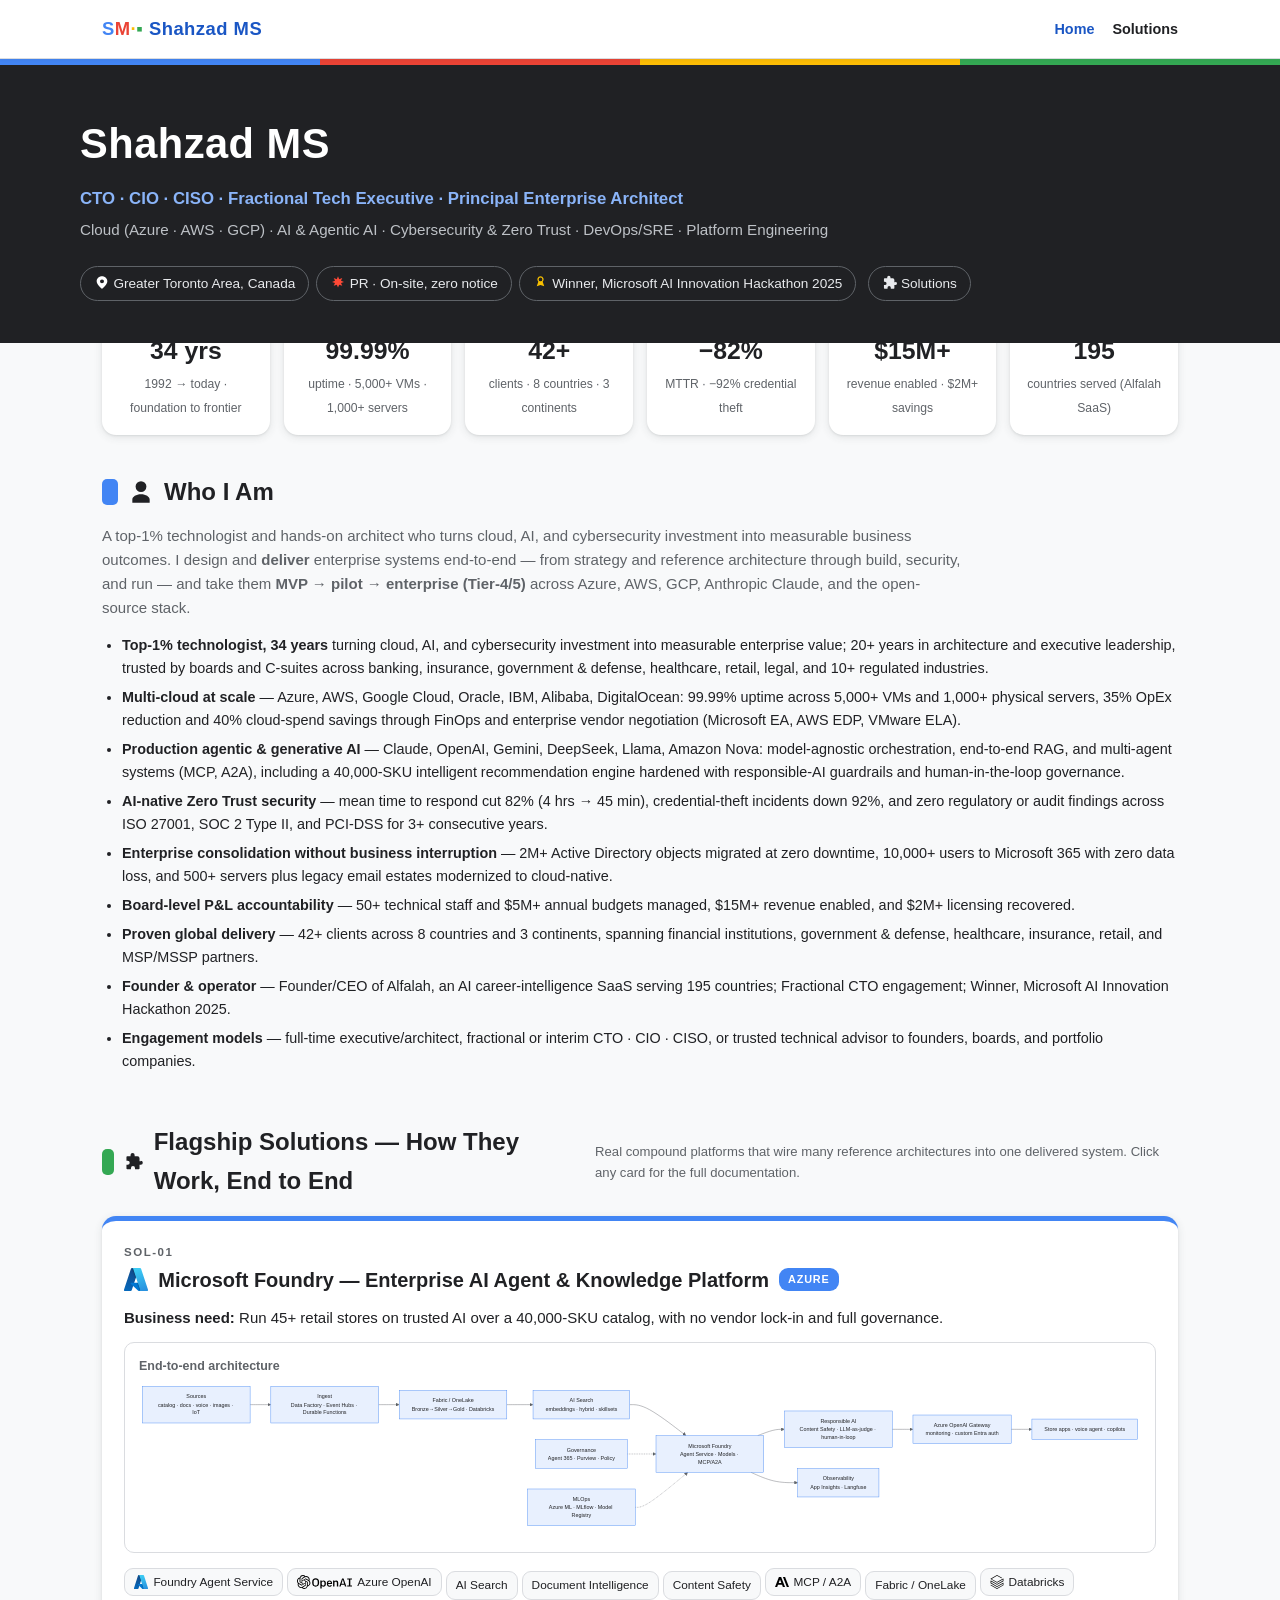
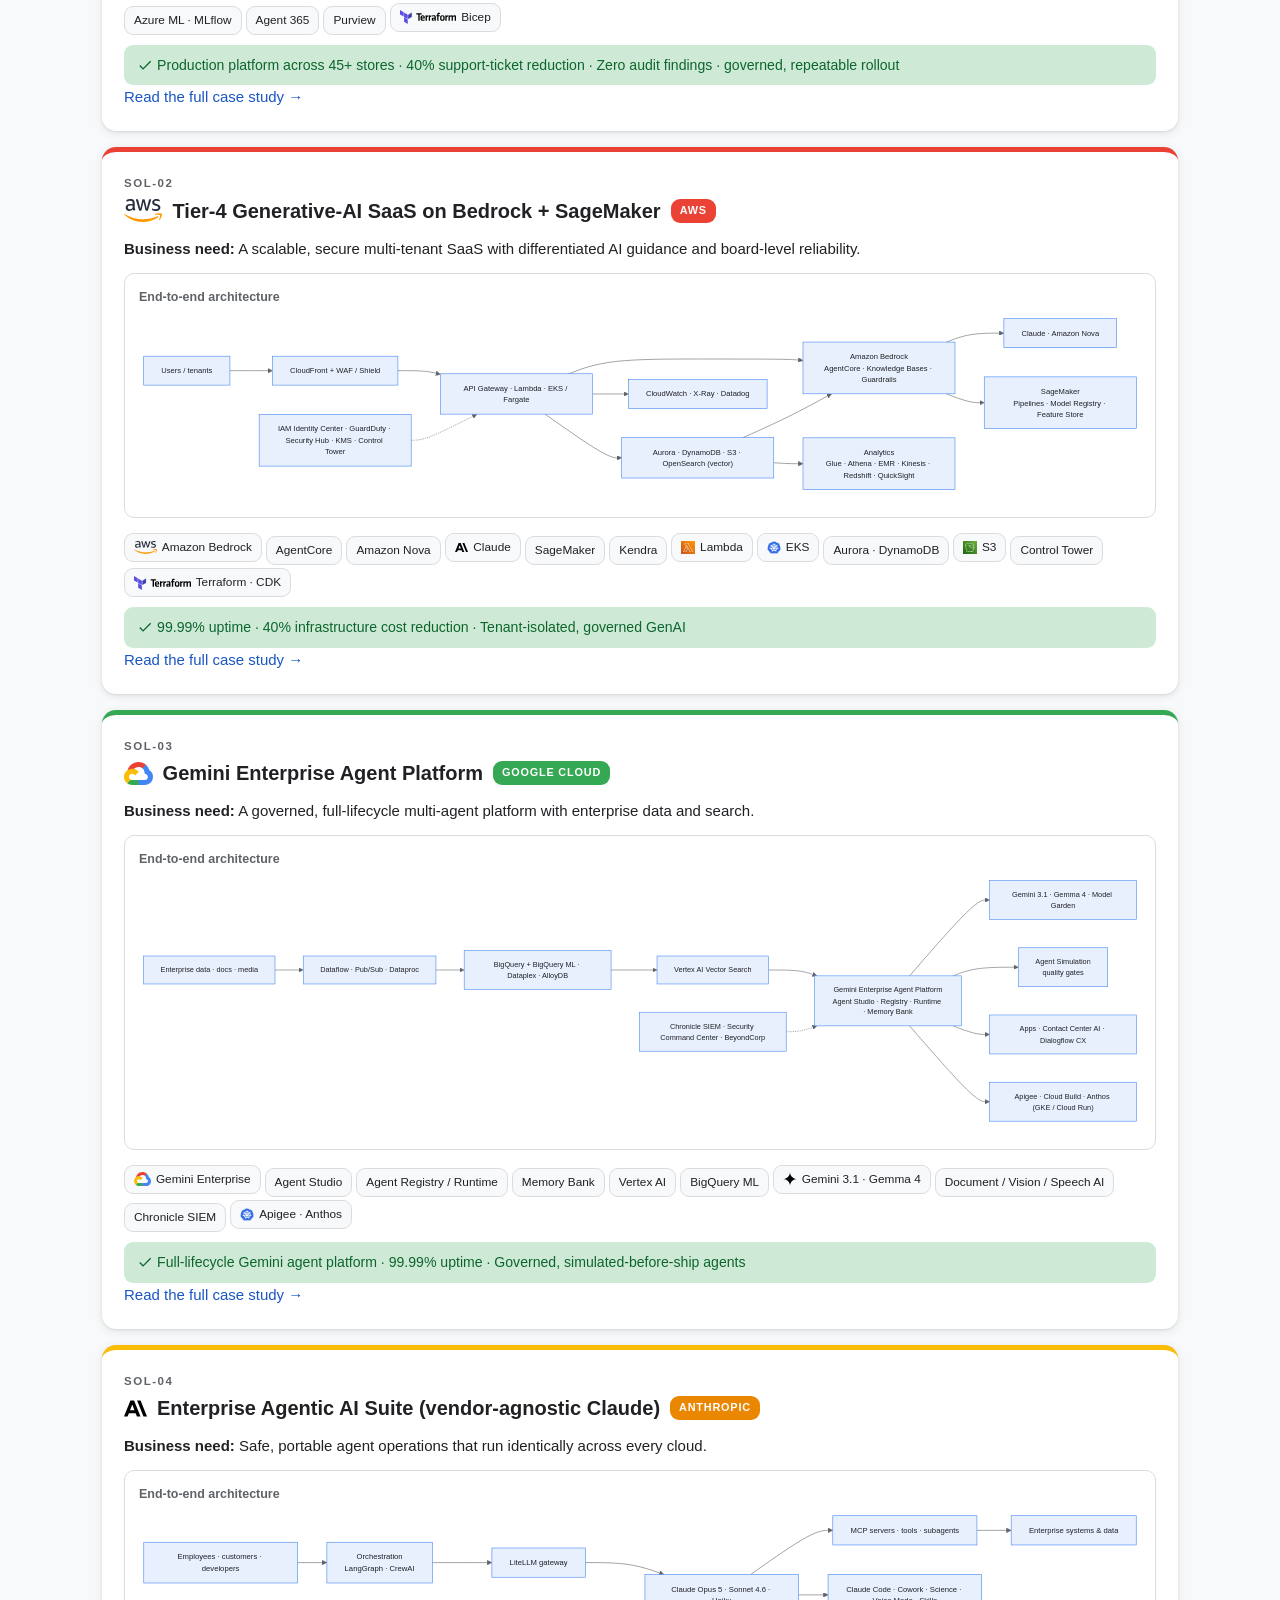
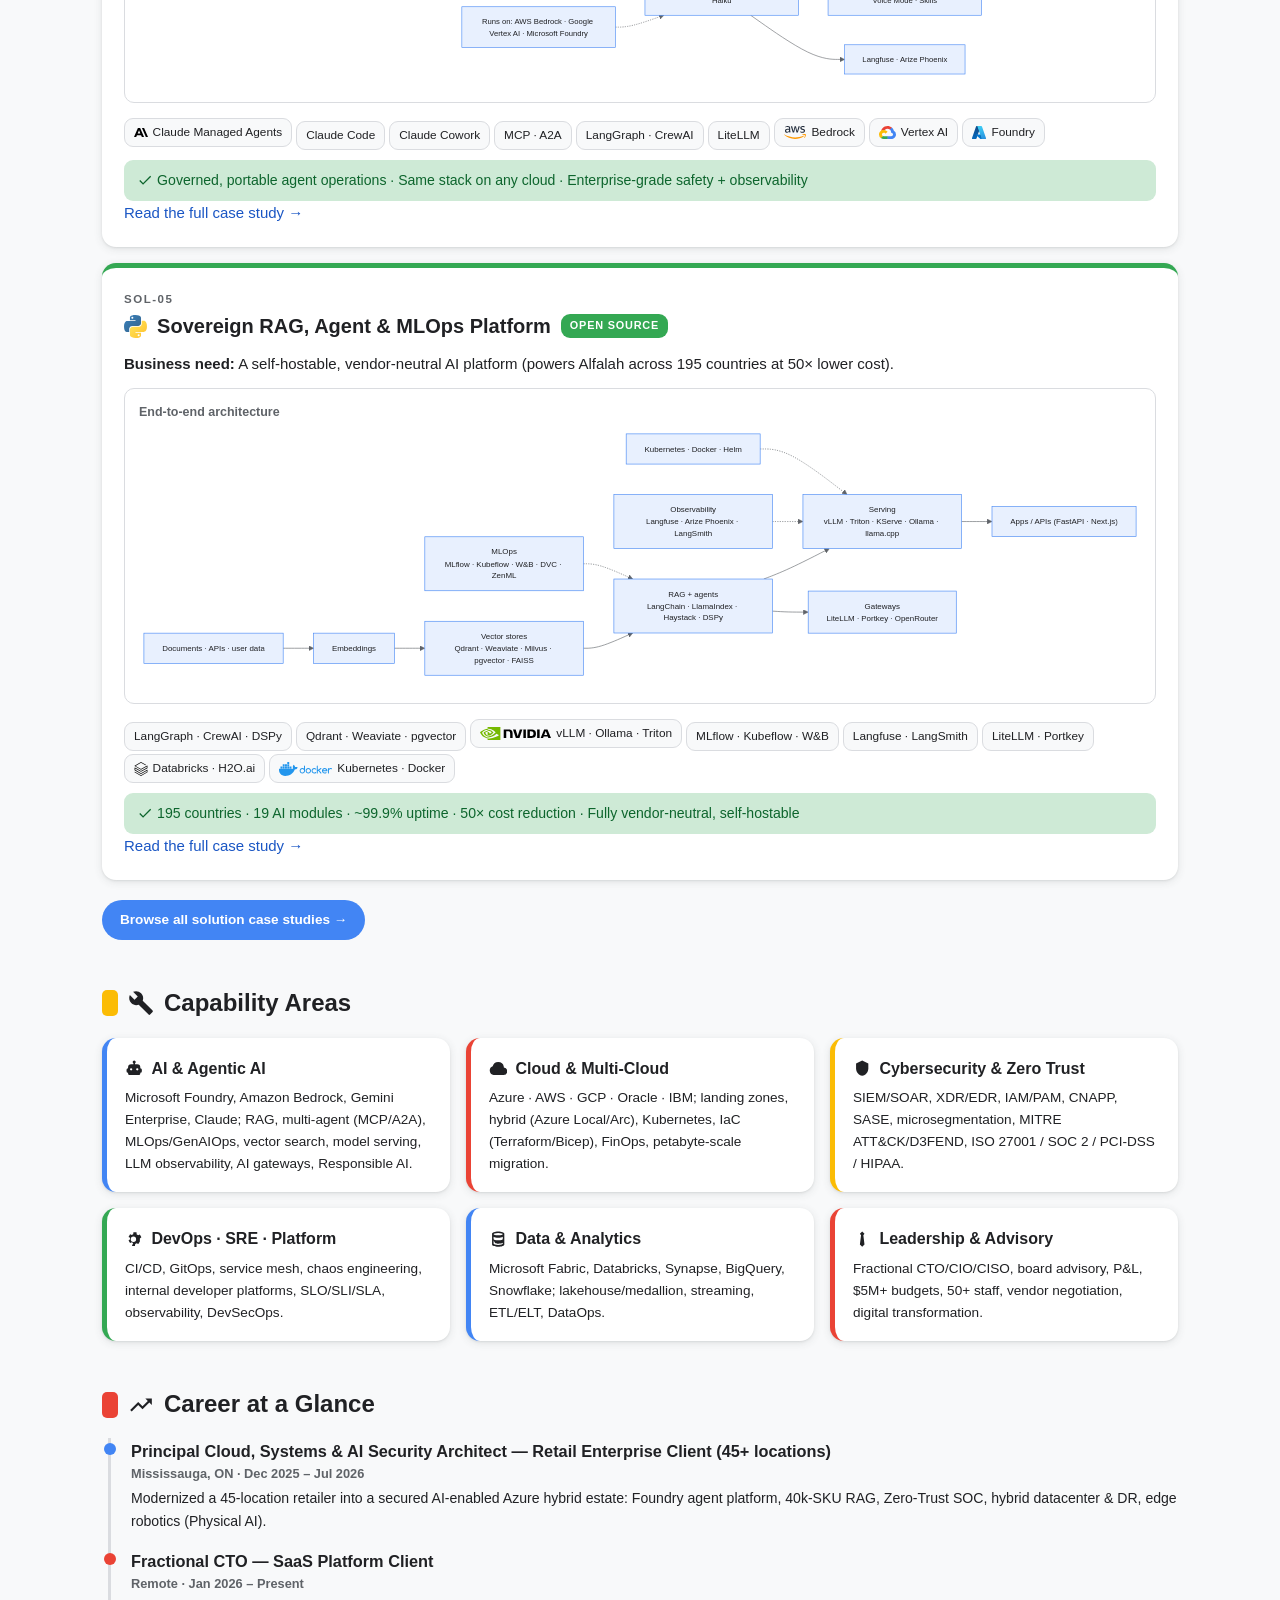
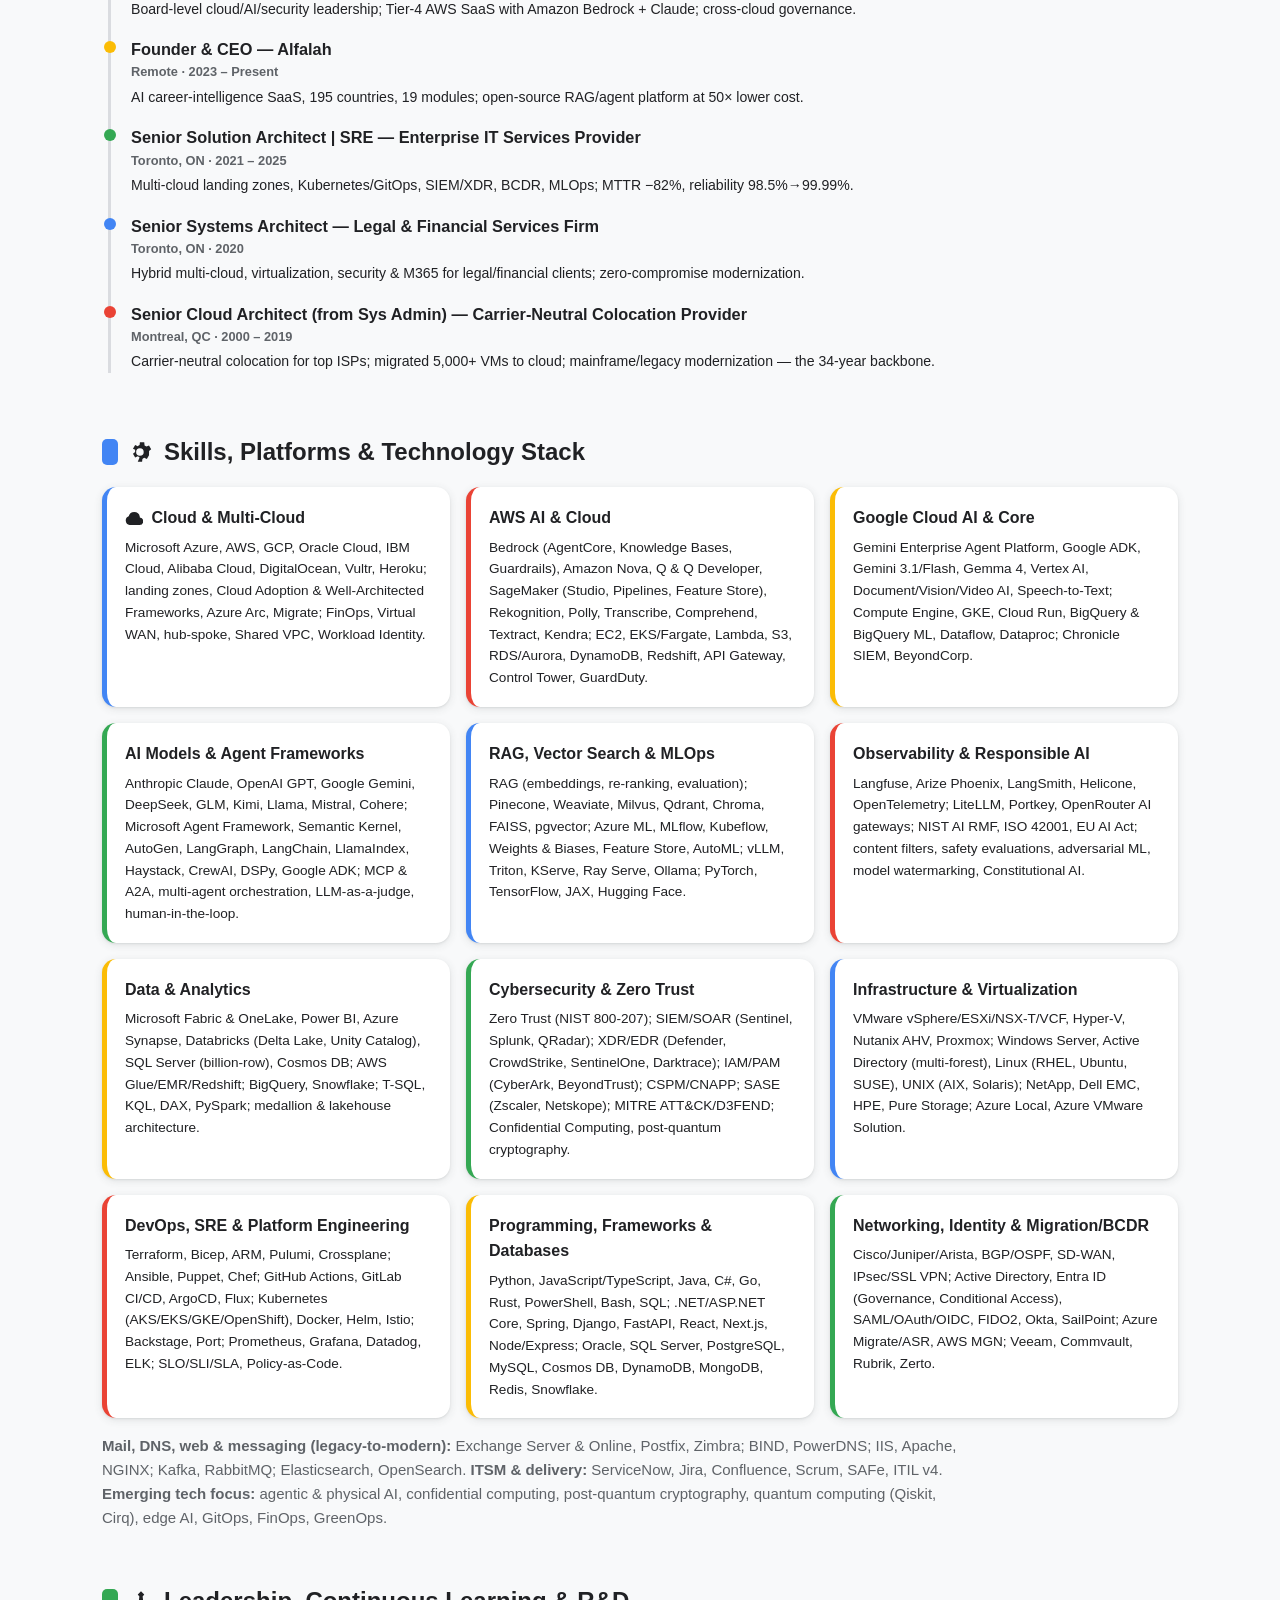
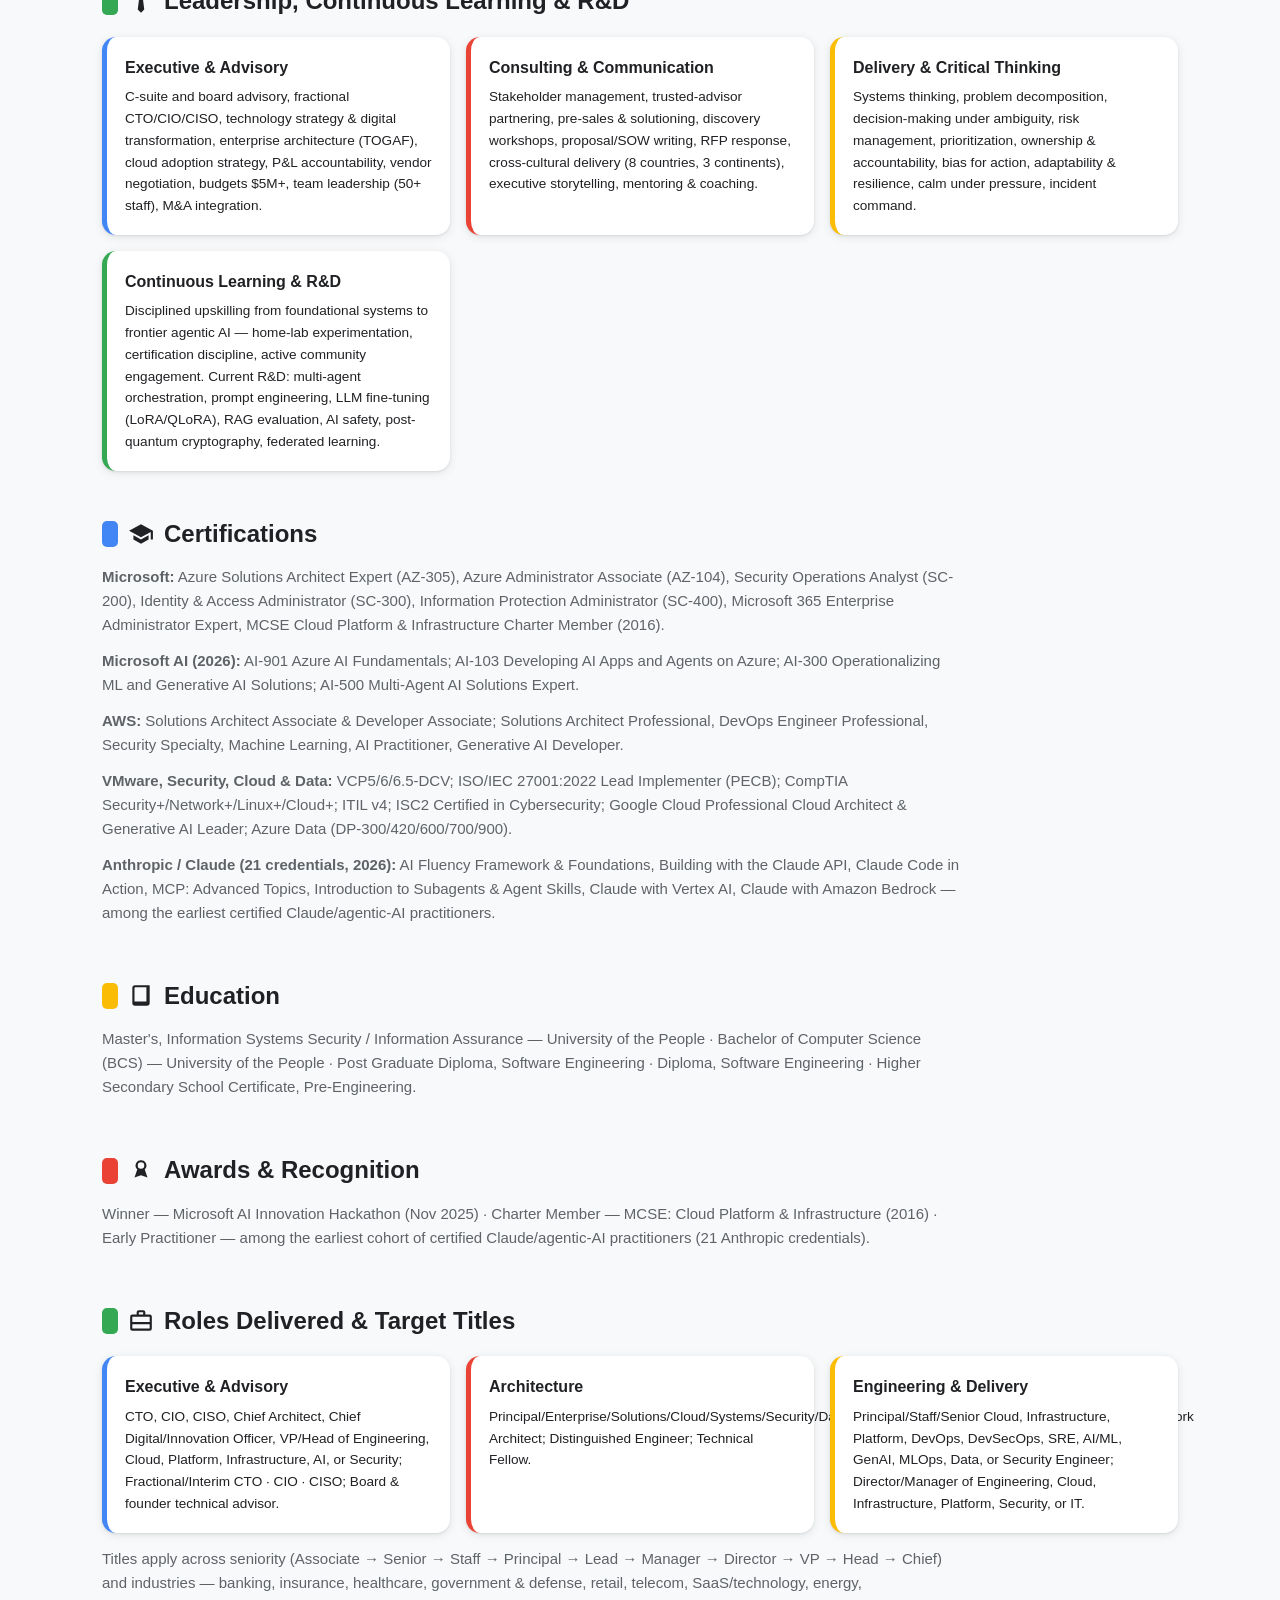
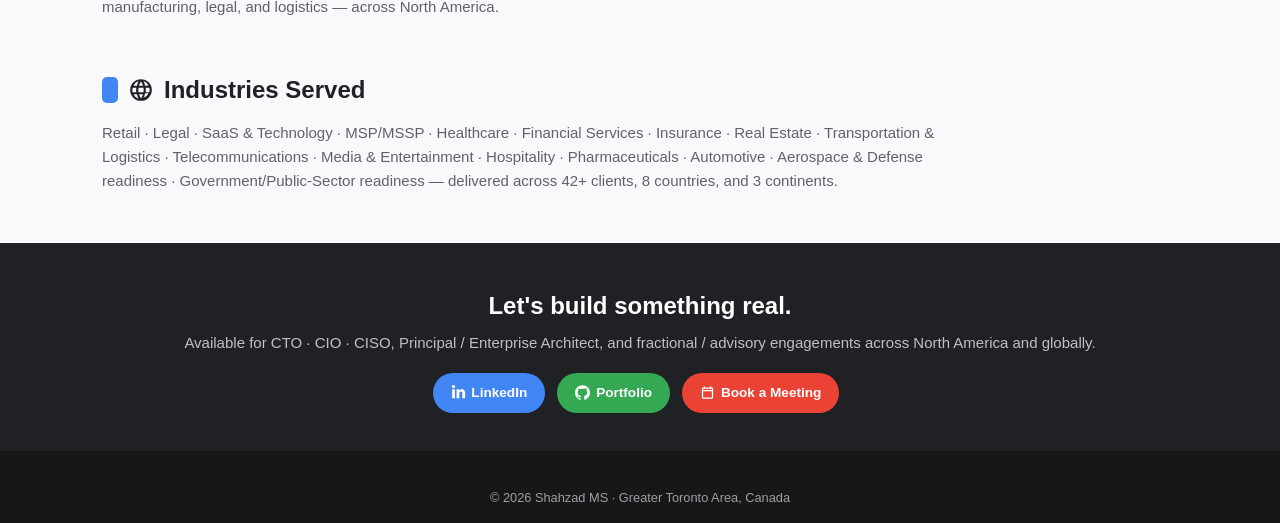
==== commit ea2f66ec: "Fix scroll-snap white-space bug, sync solutions pages with privacy/icon cleanup - Remove forced 100v" ====
--- a/index.html
+++ b/index.html
@@ -129,7 +129,7 @@
 
   <section class="snap"><h2 class="sec"><svg class="icn-lg" viewBox="0 0 24 24"><use href="#i-gear"/></svg> Skills, Platforms & Technology Stack</h2>
    <div class="grid" style="margin-top:16px">
-    <div class="card c0"><h4>☁️ Cloud & Multi-Cloud</h4><p>Microsoft Azure, AWS, GCP, Oracle Cloud, IBM Cloud, Alibaba Cloud, DigitalOcean, Vultr, Heroku; landing zones, Cloud Adoption & Well-Architected Frameworks, Azure Arc, Migrate; FinOps, Virtual WAN, hub-spoke, Shared VPC, Workload Identity.</p></div>
+    <div class="card c0"><h4><svg class="icn" viewBox="0 0 24 24"><use href="#i-cloud"/></svg> Cloud & Multi-Cloud</h4><p>Microsoft Azure, AWS, GCP, Oracle Cloud, IBM Cloud, Alibaba Cloud, DigitalOcean, Vultr, Heroku; landing zones, Cloud Adoption & Well-Architected Frameworks, Azure Arc, Migrate; FinOps, Virtual WAN, hub-spoke, Shared VPC, Workload Identity.</p></div>
     <div class="card c1"><h4>AWS AI & Cloud</h4><p>Bedrock (AgentCore, Knowledge Bases, Guardrails), Amazon Nova, Q & Q Developer, SageMaker (Studio, Pipelines, Feature Store), Rekognition, Polly, Transcribe, Comprehend, Textract, Kendra; EC2, EKS/Fargate, Lambda, S3, RDS/Aurora, DynamoDB, Redshift, API Gateway, Control Tower, GuardDuty.</p></div>
     <div class="card c2"><h4>Google Cloud AI & Core</h4><p>Gemini Enterprise Agent Platform, Google ADK, Gemini 3.1/Flash, Gemma 4, Vertex AI, Document/Vision/Video AI, Speech-to-Text; Compute Engine, GKE, Cloud Run, BigQuery & BigQuery ML, Dataflow, Dataproc; Chronicle SIEM, BeyondCorp.</p></div>
     <div class="card c3"><h4>AI Models & Agent Frameworks</h4><p>Anthropic Claude, OpenAI GPT, Google Gemini, DeepSeek, GLM, Kimi, Llama, Mistral, Cohere; Microsoft Agent Framework, Semantic Kernel, AutoGen, LangGraph, LangChain, LlamaIndex, Haystack, CrewAI, DSPy, Google ADK; MCP & A2A, multi-agent orchestration, LLM-as-a-judge, human-in-the-loop.</p></div>
@@ -179,9 +179,9 @@
  </div><div class="cta"><div class="bar4"><i></i><i></i><i></i><i></i></div><div class="wrap">
  <h2>Let's build something real.</h2>
  <p>Available for CTO · CIO · CISO, Principal / Enterprise Architect, and fractional / advisory engagements across North America and globally.</p>
- <p style="margin-top:14px"><a class="btn" style="background:#0A66C2" href="https://www.linkedin.com/in/shahzadms/" target="_blank"><img class="ico" src="assets/icons/linkedin.svg" alt="" style="filter:brightness(0) invert(1)"> LinkedIn</a>
+ <p style="margin-top:14px"><a class="btn" href="https://www.linkedin.com/in/shahzadms/" target="_blank"><img class="ico" src="assets/icons/linkedin.svg" alt="" style="filter:brightness(0) invert(1)"> LinkedIn</a>
  <a class="btn g" href="https://shahzadms7.github.io/" target="_blank"><img class="ico" src="assets/icons/github2.svg" alt="" style="filter:brightness(0) invert(1)"> Portfolio</a>
- <a class="btn" href="https://mentoga.com/shahzadms" target="_blank"><img class="ico" src="assets/icons/calendar.svg" alt="" style="filter:brightness(0) invert(1)"> Book a Meeting</a></p></div></div>
+ <a class="btn r" href="https://mentoga.com/shahzadms" target="_blank"><img class="ico" src="assets/icons/calendar.svg" alt="" style="filter:brightness(0) invert(1)"> Book a Meeting</a></p></div></div>
  <footer><div class="bar4"><i></i><i></i><i></i><i></i></div>© 2026 Shahzad MS · Greater Toronto Area, Canada</footer>
  <script>mermaid.initialize({startOnLoad:true,theme:'base',themeVariables:{
  primaryColor:'#e8f0fe',primaryTextColor:'#202124',primaryBorderColor:'#4285F4',lineColor:'#5f6368',
--- a/assets/css/style.css
+++ b/assets/css/style.css
@@ -19,10 +19,11 @@
 svg.icn-lg{width:26px;height:26px;vertical-align:middle;fill:currentColor}
 .btn svg.icn,.btn img.ico{width:1.1em;height:1.1em;vertical-align:-.16em;margin-right:2px}
 
-/* one-page scroll-snap sectioning */
+/* one-page scroll-snap sectioning — snap to each section's natural height, never
+   stretch short sections (Education, Awards, etc.) to a near-empty full screen */
 @media(min-width:901px){
  html{scroll-snap-type:y proximity}
- section.snap{scroll-snap-align:start;min-height:100vh;display:flex;flex-direction:column;justify-content:center}
+ section.snap{scroll-snap-align:start start;scroll-margin-top:58px}
 }
 
 /* nav */
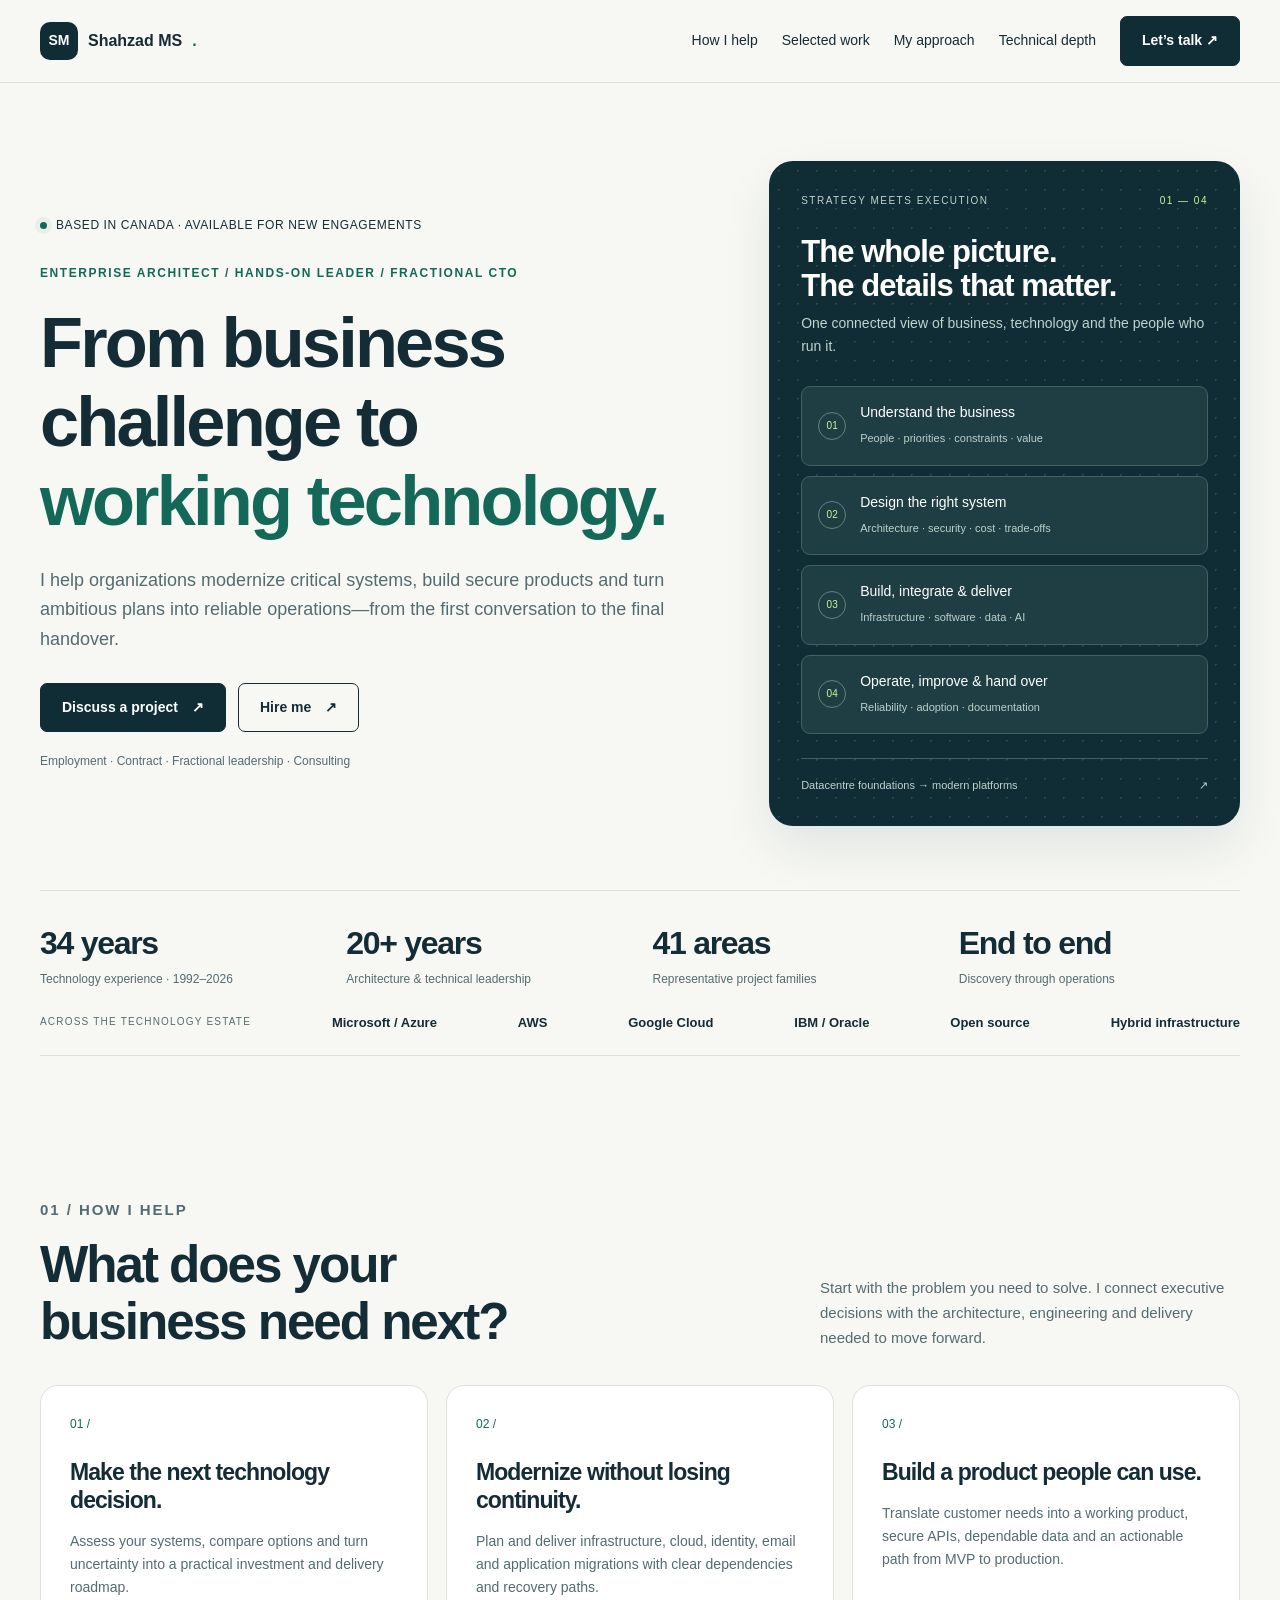
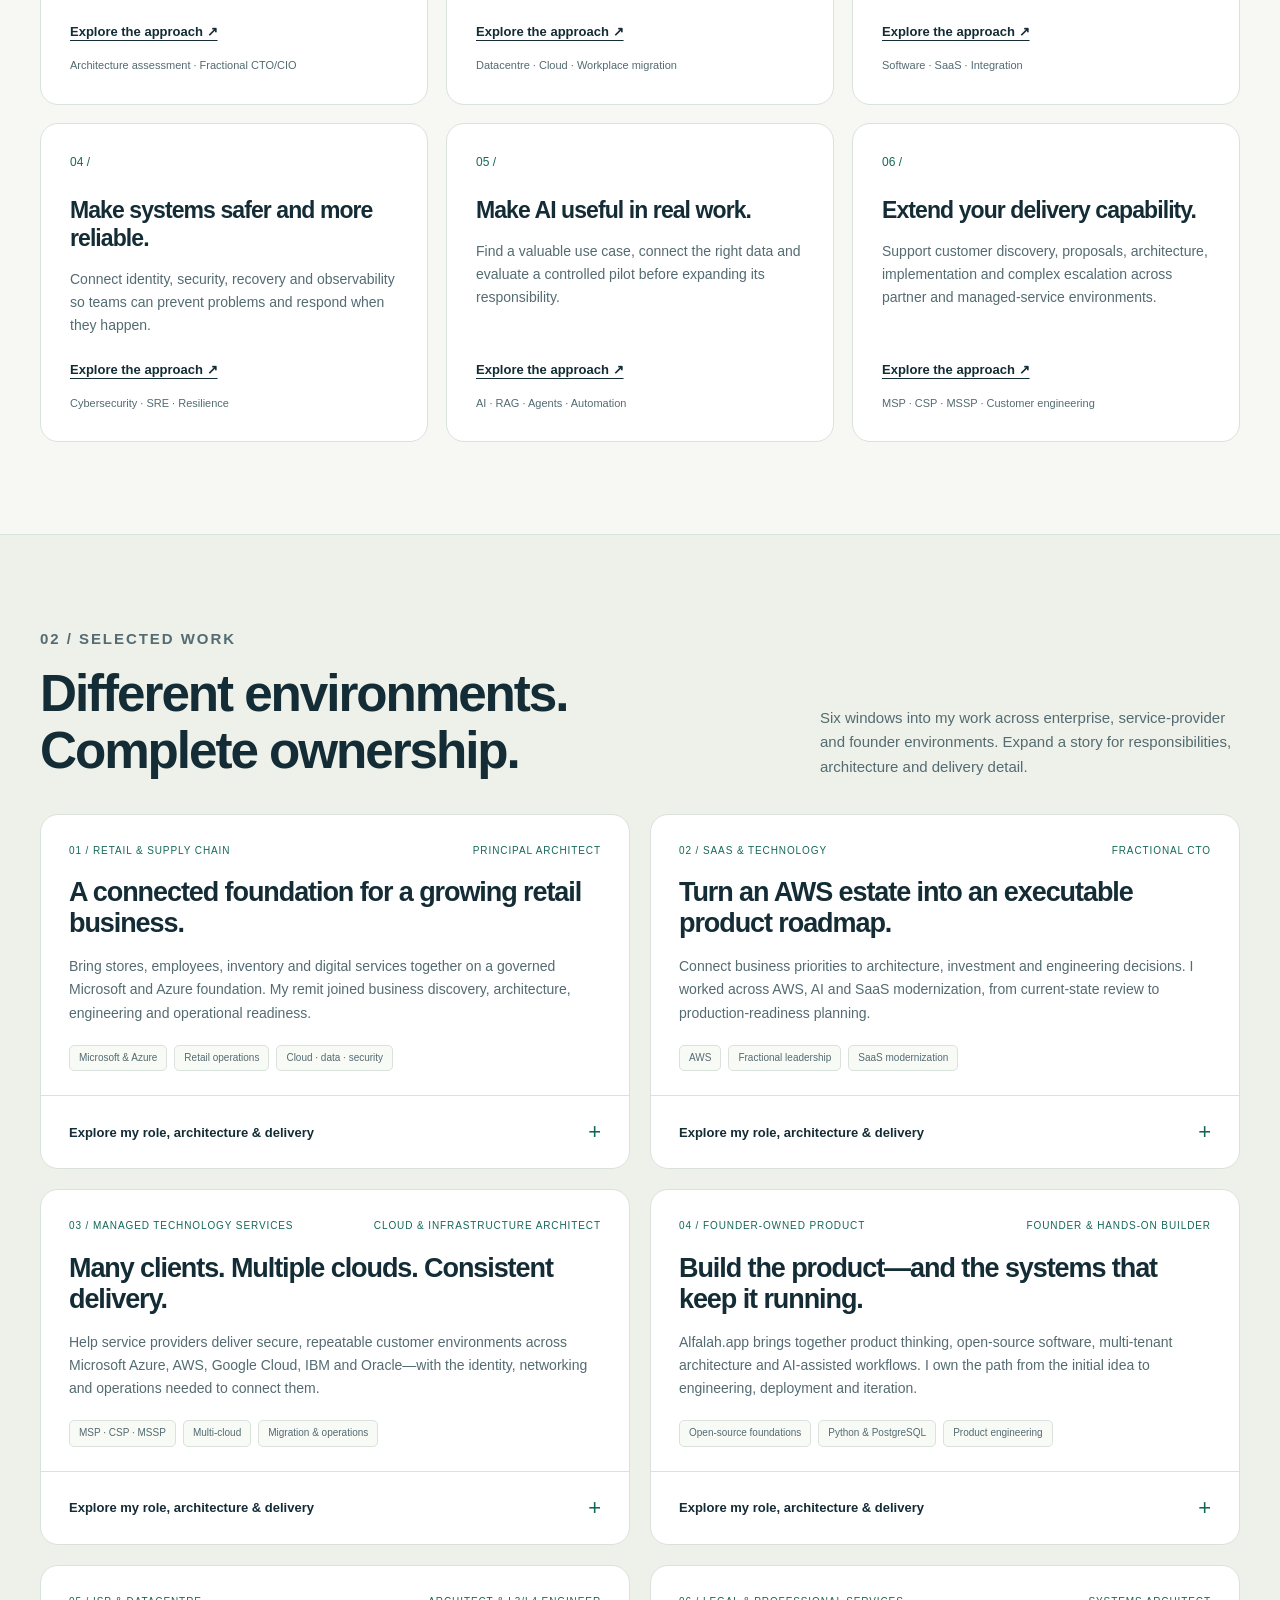
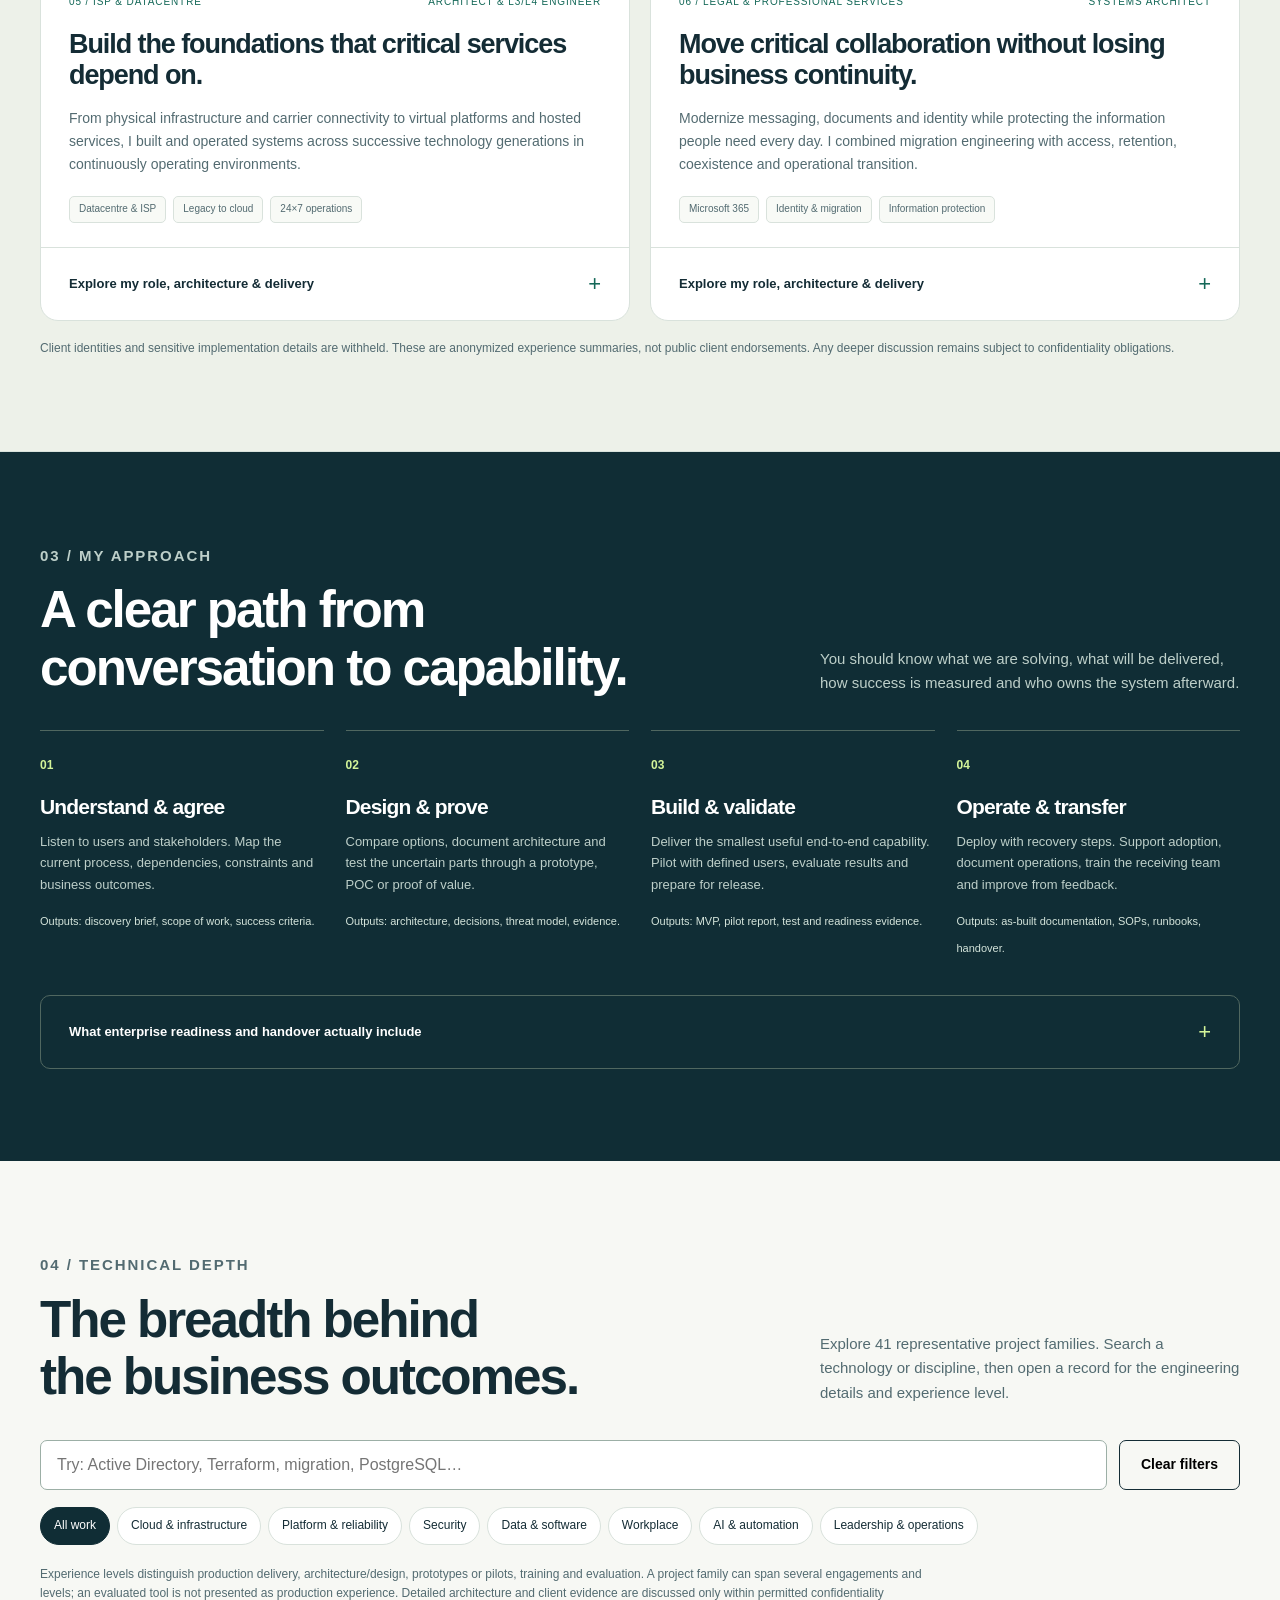
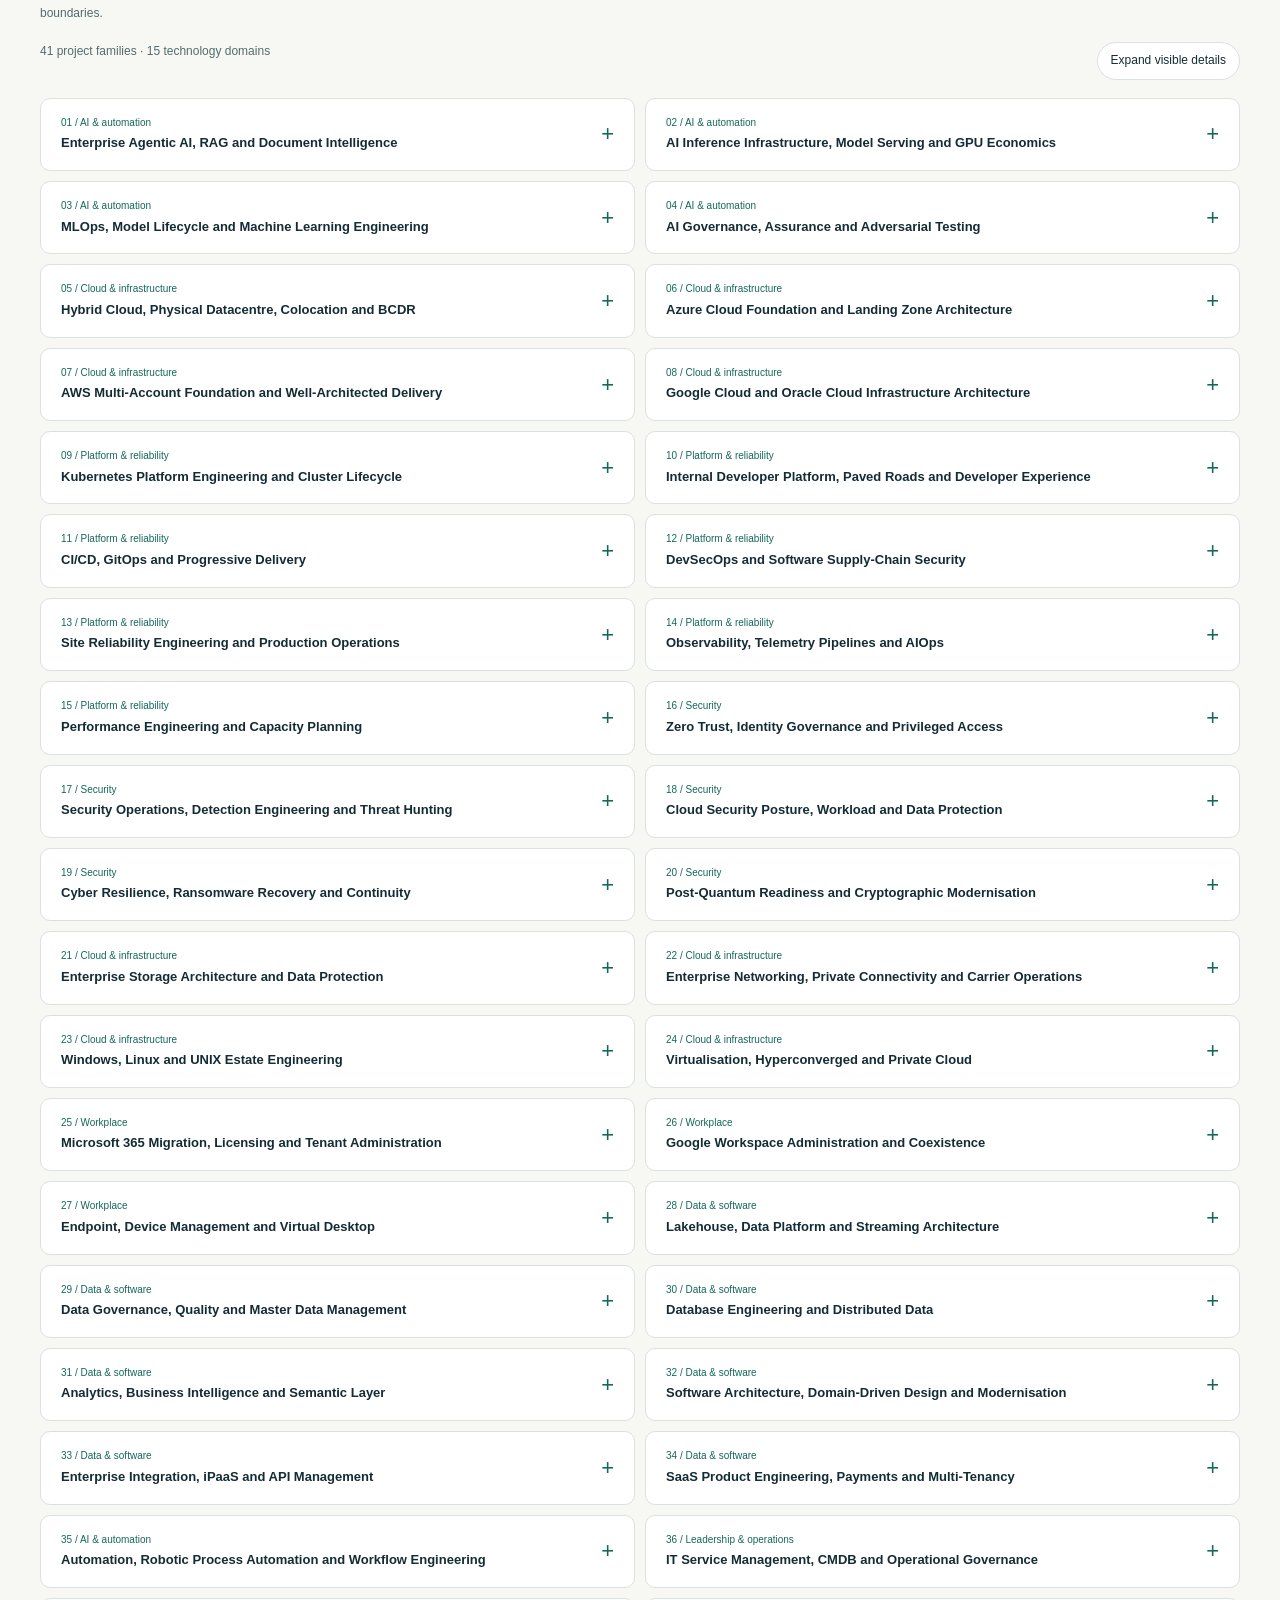
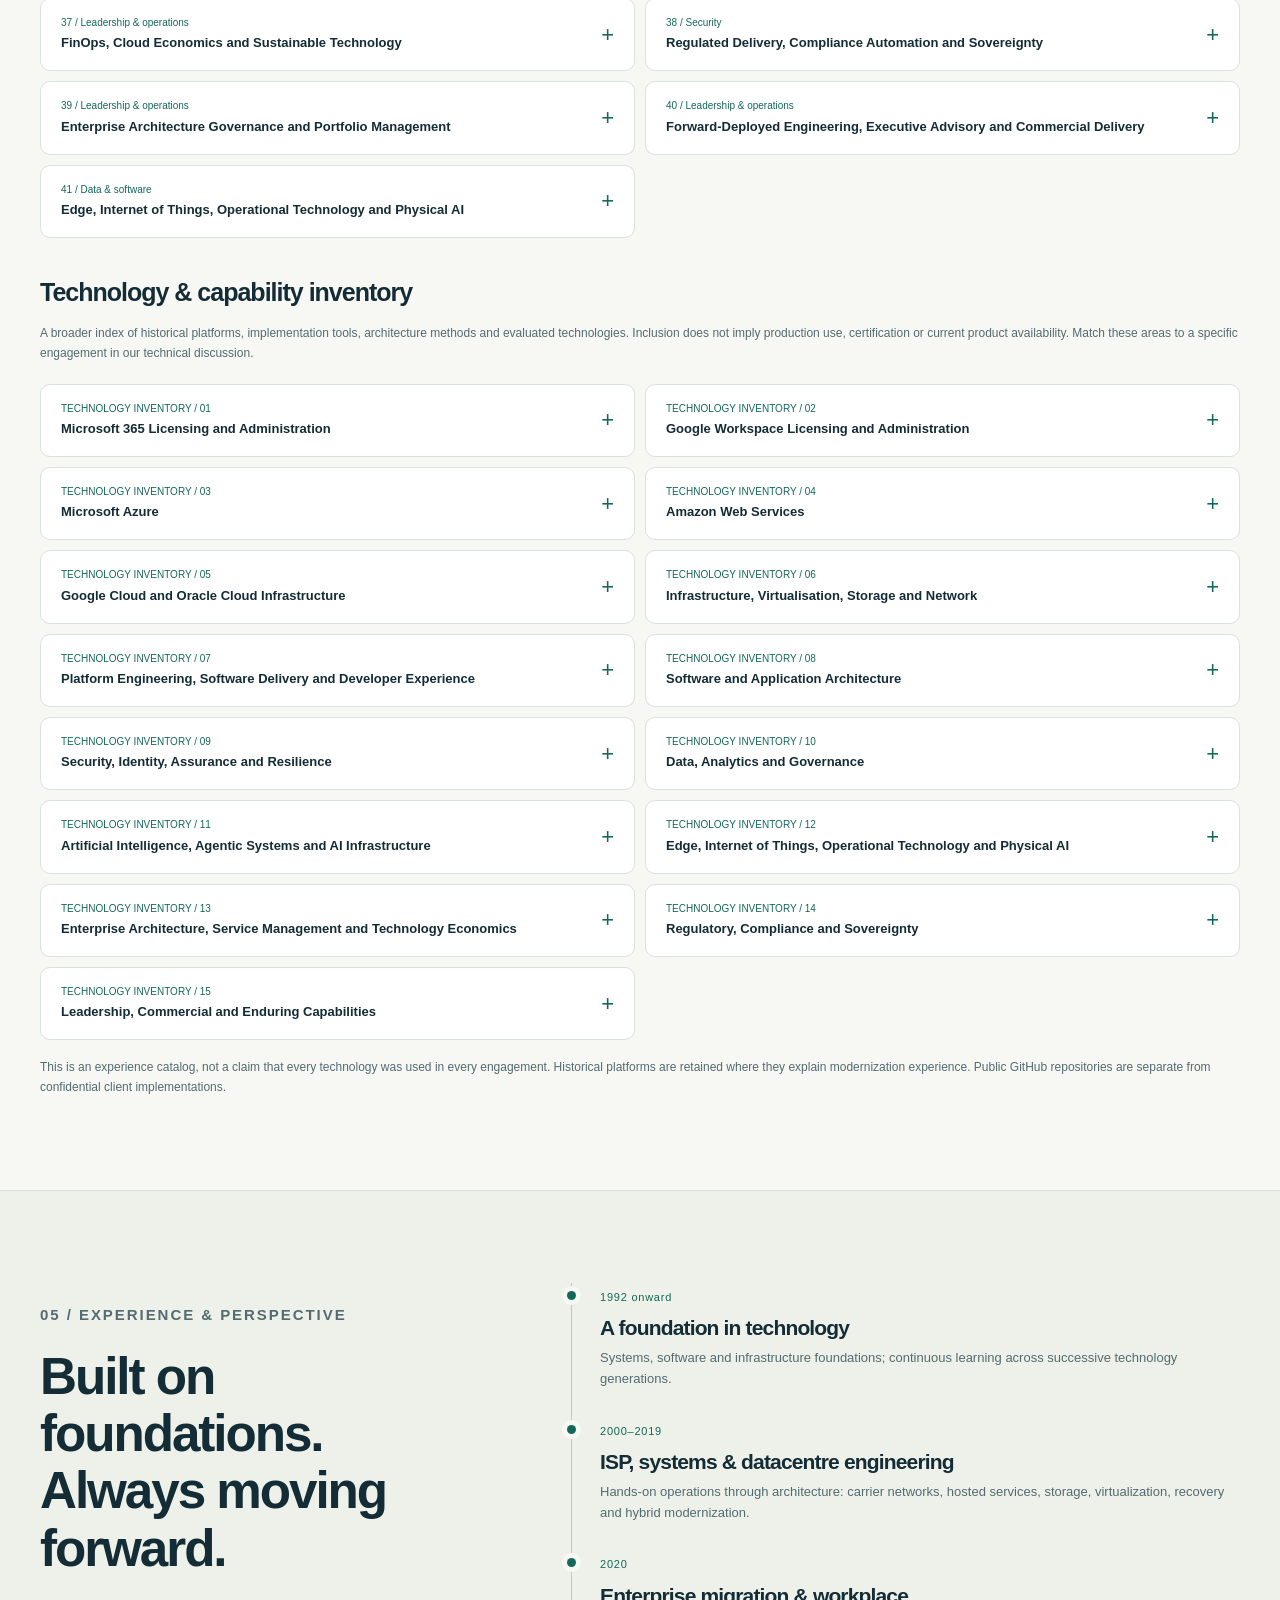
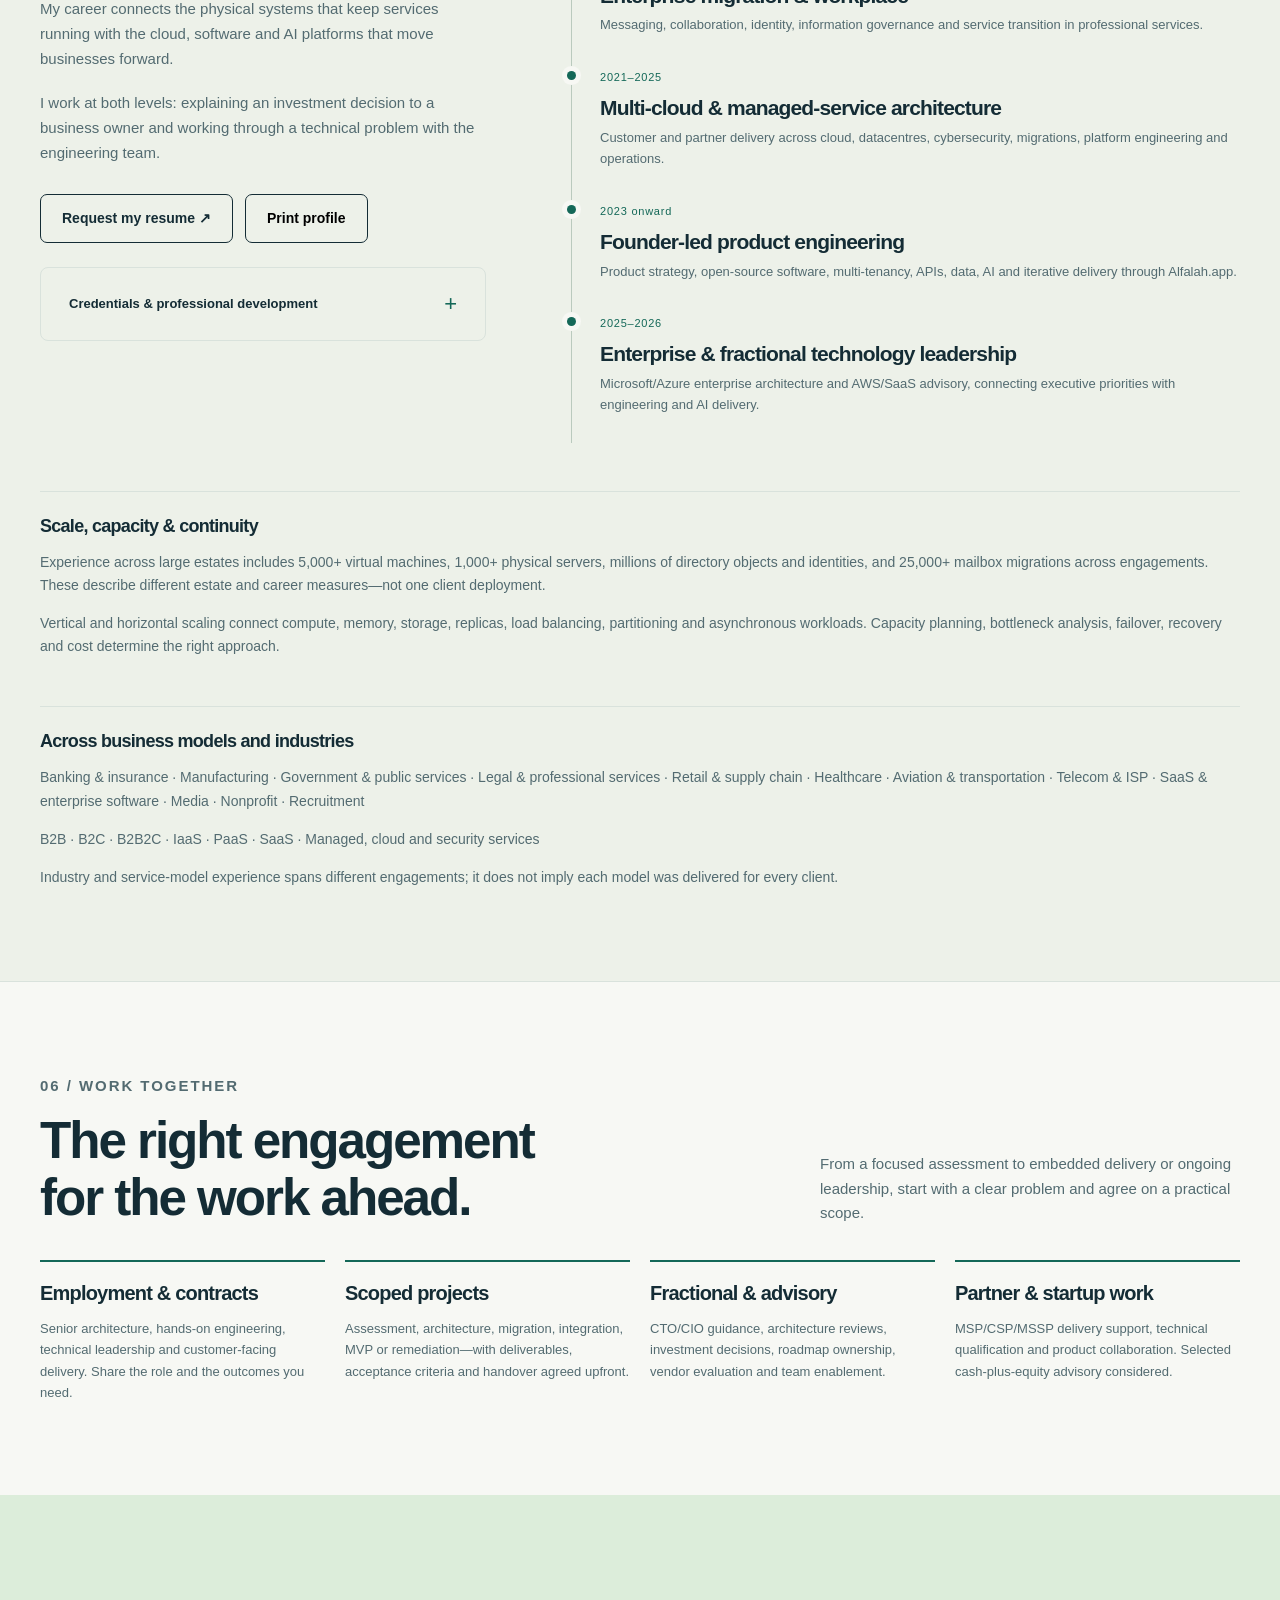
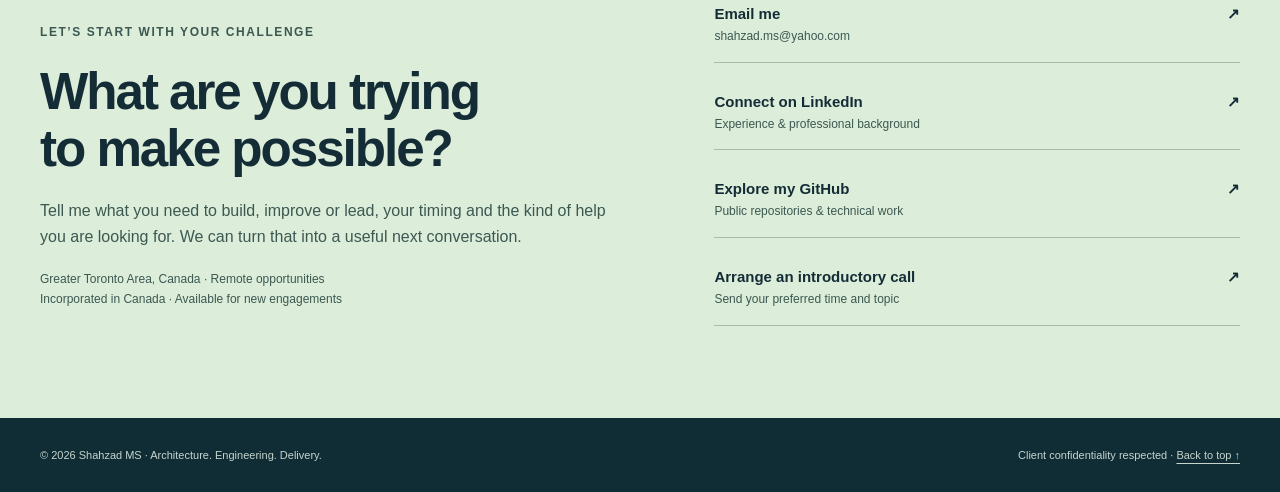
==== commit f539bbf7: "Build single-page portfolio with complete career coverage and anonymized engagement stories" ====
--- a/index.html
+++ b/index.html
@@ -1,189 +1,10 @@
-<!DOCTYPE html><html lang="en"><head><meta charset="UTF-8">
-<meta name="viewport" content="width=device-width,initial-scale=1.0">
-<title>Shahzad MS — Enterprise Architect · Cloud · AI Portfolio</title>
-<link rel="stylesheet" href="assets/css/style.css">
-<script src="assets/js/mermaid.min.js"></script>
-</head><body>
-<svg style="display:none">
-<symbol id="i-person" viewBox="0 0 24 24"><path d="M12 12a5 5 0 1 0 0-10 5 5 0 0 0 0 10zm0 2c-4.42 0-8 2.24-8 5v3h16v-3c0-2.76-3.58-5-8-5z"/></symbol>
-<symbol id="i-puzzle" viewBox="0 0 24 24"><path d="M20.5 11H19V7.5A2.5 2.5 0 0 0 16.5 5H13V3.5a2.5 2.5 0 0 0-5 0V5H4a1 1 0 0 0-1 1v4.5h1.5a2.5 2.5 0 0 1 0 5H3V20a1 1 0 0 0 1 1h4.5v-1.5a2.5 2.5 0 0 1 5 0V21H18a1 1 0 0 0 1-1v-4.5h1.5a2.5 2.5 0 0 0 0-5z"/></symbol>
-<symbol id="i-tools" viewBox="0 0 24 24"><path d="M22.7 19l-9.1-9.1c.9-2.3.4-5-1.5-6.9-2-2-5-2.4-7.4-1.3L9 6l-3 3-4.3-4.3C.6 7.1 1 10.1 3 12.1c1.9 1.9 4.6 2.4 6.9 1.5l9.1 9.1c.4.4 1 .4 1.4 0l2.3-2.3c.4-.4.4-1 0-1.4z"/></symbol>
-<symbol id="i-chart" viewBox="0 0 24 24"><path d="M16 6l2.29 2.29-4.88 4.88-4-4L2 16.59 3.41 18l6-6 4 4 6.3-6.29L22 12V6z"/></symbol>
-<symbol id="i-cap" viewBox="0 0 24 24"><path d="M12 3L1 9l11 6 9-4.91V17h2V9zM5 13.18v4L12 21l7-3.82v-4L12 17z"/></symbol>
-<symbol id="i-robot" viewBox="0 0 24 24"><path d="M12 2a2 2 0 0 1 2 2c0 .74-.4 1.39-1 1.73V7h3a4 4 0 0 1 4 4v1a2 2 0 0 1 2 2v2a2 2 0 0 1-2 2v1a2 2 0 0 1-2 2H6a2 2 0 0 1-2-2v-1a2 2 0 0 1-2-2v-2a2 2 0 0 1 2-2v-1a4 4 0 0 1 4-4h3V5.73c-.6-.34-1-.99-1-1.73a2 2 0 0 1 2-2zM8 12a1.5 1.5 0 1 0 0 3 1.5 1.5 0 0 0 0-3zm8 0a1.5 1.5 0 1 0 0 3 1.5 1.5 0 0 0 0-3z"/></symbol>
-<symbol id="i-cloud" viewBox="0 0 24 24"><path d="M19.35 10.04A7.49 7.49 0 0 0 12 4a7.5 7.5 0 0 0-7.19 5.5A6 6 0 0 0 6 21h13a5 5 0 0 0 .35-9.96z"/></symbol>
-<symbol id="i-shield" viewBox="0 0 24 24"><path d="M12 2l8 4v6c0 5-3.4 9.4-8 10-4.6-.6-8-5-8-10V6z"/></symbol>
-<symbol id="i-gear" viewBox="0 0 24 24"><path d="M19.4 13a7.6 7.6 0 0 0 0-2l2-1.6-2-3.4-2.4 1a7.9 7.9 0 0 0-1.7-1L15 3h-4l-.3 2.6a7.9 7.9 0 0 0-1.7 1L6.6 5.6l-2 3.4L6.6 10a7.6 7.6 0 0 0 0 2l-2 1.6 2 3.4 2.4-1a7.9 7.9 0 0 0 1.7 1L9 21h4l.3-2.6a7.9 7.9 0 0 0 1.7-1l2.4 1 2-3.4zM11 15.5a3.5 3.5 0 1 1 0-7 3.5 3.5 0 0 1 0 7z"/></symbol>
-<symbol id="i-database" viewBox="0 0 24 24"><path d="M12 2C7.58 2 4 3.34 4 5v14c0 1.66 3.58 3 8 3s8-1.34 8-3V5c0-1.66-3.58-3-8-3zm0 2c3.87 0 6 1.06 6 1.5S15.87 7 12 7 6 5.94 6 5.5 8.13 4 12 4zm-6 4.71C7.32 9.53 9.53 10 12 10s4.68-.47 6-1.29V12c0 .44-2.13 1.5-6 1.5S6 12.44 6 12zm0 4.79C7.32 17.6 9.53 18 12 18s4.68-.4 6-1.21V18c0 .44-2.13 1.5-6 1.5S6 18.44 6 18z"/></symbol>
-<symbol id="i-tie" viewBox="0 0 24 24"><path d="M12 2L9 5l1.5 2L9 19l3 3 3-3-1.5-12L15 5z"/></symbol>
-<symbol id="i-check" viewBox="0 0 24 24"><path d="M9 16.2L4.8 12l-1.4 1.4L9 19 21 7l-1.4-1.4z"/></symbol>
-<symbol id="i-book" viewBox="0 0 24 24"><path d="M4 4.5A2.5 2.5 0 0 1 6.5 2H20v16.5A2.5 2.5 0 0 1 17.5 21H6.5A2.5 2.5 0 0 1 4 18.5zm2.5-.5A.5.5 0 0 0 6 4.5V17h11V4zM6 19h11.5a.5.5 0 0 0 .5-.5V19z"/></symbol>
-<symbol id="i-briefcase" viewBox="0 0 24 24"><path d="M20 6h-4V4a2 2 0 0 0-2-2h-4a2 2 0 0 0-2 2v2H4a2 2 0 0 0-2 2v11a2 2 0 0 0 2 2h16a2 2 0 0 0 2-2V8a2 2 0 0 0-2-2zM10 4h4v2h-4zm10 15H4v-4h16zm0-6H4V8h16z"/></symbol>
-<symbol id="i-award" viewBox="0 0 24 24"><path d="M12 2a5 5 0 0 0-3.46 8.62L6 18l6-2 6 2-2.54-7.38A5 5 0 0 0 12 2zm0 2a3 3 0 1 1 0 6 3 3 0 0 1 0-6z"/></symbol>
-<symbol id="i-globe" viewBox="0 0 24 24"><path d="M12 2a10 10 0 1 0 0 20 10 10 0 0 0 0-20zm6.93 6H15.7a15.9 15.9 0 0 0-1.28-4.24A8.03 8.03 0 0 1 18.93 8zM12 4.04c.83 1.2 1.48 2.53 1.91 3.96h-3.82c.43-1.43 1.08-2.76 1.91-3.96zM4.26 14a8.2 8.2 0 0 1 0-4h3.38a16.5 16.5 0 0 0 0 4zm.81 2h3.22c.3 1.5.76 2.94 1.38 4.24A8.03 8.03 0 0 1 5.07 16zm3.22-8H5.07a8.03 8.03 0 0 1 4.6-4.24A16.6 16.6 0 0 0 8.29 8zM12 19.96A16.6 16.6 0 0 1 10.09 16h3.82A16.6 16.6 0 0 1 12 19.96zM14.3 14H9.7a14.7 14.7 0 0 1 0-4h4.6a14.7 14.7 0 0 1 0 4zm.09 5.24c.62-1.3 1.08-2.74 1.38-4.24h3.22a8.03 8.03 0 0 1-4.6 4.24zM16.36 14a16.5 16.5 0 0 0 0-4h3.38a8.2 8.2 0 0 1 0 4z"/></symbol>
-</svg>
-<nav class="top"><div class="in">
-<a class="logo" href="index.html"><span>S</span><span>M</span><span>·</span><span>▪</span> Shahzad MS</a>
-<div class="links"><a href="index.html" style="color:#1a56c4">Home</a><a href="solutions/index.html">Solutions</a></div>
-</div></nav><header class="hero"><div class="bar4"><i></i><i></i><i></i><i></i></div><div class="wrap in">
-  <h1>Shahzad MS</h1>
-  <div class="roles">CTO · CIO · CISO · Fractional Tech Executive · Principal Enterprise Architect</div>
-  <div class="stack">Cloud (Azure · AWS · GCP) · AI &amp; Agentic AI · Cybersecurity &amp; Zero Trust · DevOps/SRE · Platform Engineering</div>
-  <div class="pills"><span><img class="ico" src="assets/icons/location.svg" alt="" style="filter:brightness(0) invert(1)"> Greater Toronto Area, Canada</span><span><img class="ico" src="assets/icons/leaf.svg" alt="" style="filter:invert(36%) sepia(74%) saturate(2151%) hue-rotate(340deg)"> PR · On-site, zero notice</span><span><img class="ico" src="assets/icons/award.svg" alt="" style="filter:invert(70%) sepia(70%) saturate(1000%) hue-rotate(2deg)"> Winner, Microsoft AI Innovation Hackathon 2025</span>
-   <a href="#solutions"><svg class="icn" viewBox="0 0 24 24"><use href="#i-puzzle"/></svg> Solutions</a></div>
- </div></header>
- <div class="wrap"><div class="metrics"><div class="metric c0"><b>34 yrs</b><span>1992 → today · foundation to frontier</span></div><div class="metric c1"><b>99.99%</b><span>uptime · 5,000+ VMs · 1,000+ servers</span></div><div class="metric c2"><b>42+</b><span>clients · 8 countries · 3 continents</span></div><div class="metric c3"><b>−82%</b><span>MTTR · −92% credential theft</span></div><div class="metric c0"><b>$15M+</b><span>revenue enabled · $2M+ savings</span></div><div class="metric c1"><b>195</b><span>countries served (Alfalah SaaS)</span></div></div>
-  <section class="snap"><h2 class="sec"><svg class="icn-lg" viewBox="0 0 24 24"><use href="#i-person"/></svg> Who I Am</h2>
-   <p class="lead">A top-1% technologist and hands-on architect who turns cloud, AI, and cybersecurity investment into measurable business outcomes. I design and <b>deliver</b> enterprise systems end-to-end — from strategy and reference architecture through build, security, and run — and take them <b>MVP → pilot → enterprise (Tier-4/5)</b> across Azure, AWS, GCP, Anthropic Claude, and the open-source stack.</p>
-   <ul style="margin:14px 0 0 20px;font-size:.9rem;color:var(--ink)">
-    <li style="margin:6px 0"><b>Top-1% technologist, 34 years</b> turning cloud, AI, and cybersecurity investment into measurable enterprise value; 20+ years in architecture and executive leadership, trusted by boards and C-suites across banking, insurance, government &amp; defense, healthcare, retail, legal, and 10+ regulated industries.</li>
-    <li style="margin:6px 0"><b>Multi-cloud at scale</b> — Azure, AWS, Google Cloud, Oracle, IBM, Alibaba, DigitalOcean: 99.99% uptime across 5,000+ VMs and 1,000+ physical servers, 35% OpEx reduction and 40% cloud-spend savings through FinOps and enterprise vendor negotiation (Microsoft EA, AWS EDP, VMware ELA).</li>
-    <li style="margin:6px 0"><b>Production agentic &amp; generative AI</b> — Claude, OpenAI, Gemini, DeepSeek, Llama, Amazon Nova: model-agnostic orchestration, end-to-end RAG, and multi-agent systems (MCP, A2A), including a 40,000-SKU intelligent recommendation engine hardened with responsible-AI guardrails and human-in-the-loop governance.</li>
-    <li style="margin:6px 0"><b>AI-native Zero Trust security</b> — mean time to respond cut 82% (4 hrs → 45 min), credential-theft incidents down 92%, and zero regulatory or audit findings across ISO 27001, SOC 2 Type II, and PCI-DSS for 3+ consecutive years.</li>
-    <li style="margin:6px 0"><b>Enterprise consolidation without business interruption</b> — 2M+ Active Directory objects migrated at zero downtime, 10,000+ users to Microsoft 365 with zero data loss, and 500+ servers plus legacy email estates modernized to cloud-native.</li>
-    <li style="margin:6px 0"><b>Board-level P&amp;L accountability</b> — 50+ technical staff and $5M+ annual budgets managed, $15M+ revenue enabled, and $2M+ licensing recovered.</li>
-    <li style="margin:6px 0"><b>Proven global delivery</b> — 42+ clients across 8 countries and 3 continents, spanning financial institutions, government &amp; defense, healthcare, insurance, retail, and MSP/MSSP partners.</li>
-    <li style="margin:6px 0"><b>Founder &amp; operator</b> — Founder/CEO of Alfalah, an AI career-intelligence SaaS serving 195 countries; Fractional CTO engagement; Winner, Microsoft AI Innovation Hackathon 2025.</li>
-    <li style="margin:6px 0"><b>Engagement models</b> — full-time executive/architect, fractional or interim CTO · CIO · CISO, or trusted technical advisor to founders, boards, and portfolio companies.</li>
-   </ul></section>
-  <section id="solutions" class="snap"><h2 class="sec g"><svg class="icn-lg" viewBox="0 0 24 24"><use href="#i-puzzle"/></svg> Flagship Solutions — How They Work, End to End<small>Real compound platforms that wire many reference architectures into one delivered system. Click any card for the full documentation.</small></h2><div class="sol c0"><div class="num">SOL-01</div>
-  <h3><img class="ico" src="assets/icons/azure.svg" alt=""> Microsoft Foundry — Enterprise AI Agent & Knowledge Platform <span class="badge b0">Azure</span></h3>
-  <p class="need"><b>Business need:</b> Run 45+ retail stores on trusted AI over a 40,000-SKU catalog, with no vendor lock-in and full governance.</p>
-  <div class="diagram"><div class="cap"><span class="dot" style="background:#4285F4"></span> End-to-end architecture</div><pre class="mermaid">flowchart LR
-  S["Sources<br/>catalog · docs · voice · images · IoT"] --> ING["Ingest<br/>Data Factory · Event Hubs · Durable Functions"]
-  ING --> LAKE["Fabric / OneLake<br/>Bronze→Silver→Gold · Databricks"]
-  LAKE --> IDX["AI Search<br/>embeddings · hybrid · skillsets"]
-  IDX --> FDRY["Microsoft Foundry<br/>Agent Service · Models · MCP/A2A"]
-  FDRY --> GUARD["Responsible AI<br/>Content Safety · LLM-as-judge · human-in-loop"]
-  GUARD --> GW["Azure OpenAI Gateway<br/>monitoring · custom Entra auth"]
-  GW --> APP["Store apps · voice agent · copilots"]
-  FDRY --> OBS["Observability<br/>App Insights · Langfuse"]
-  GOV["Governance<br/>Agent 365 · Purview · Policy"] -.-> FDRY
-  MLO["MLOps<br/>Azure ML · MLflow · Model Registry"] -.-> FDRY</pre></div>
-  <div class="chips"><span class="chip"><img class="ico" src="assets/icons/azure.svg" alt="">Foundry Agent Service</span><span class="chip"><img class="ico" src="assets/icons/openai.svg" alt="">Azure OpenAI</span><span class="chip">AI Search</span><span class="chip">Document Intelligence</span><span class="chip">Content Safety</span><span class="chip"><img class="ico" src="assets/icons/anthropic.svg" alt="">MCP / A2A</span><span class="chip">Fabric / OneLake</span><span class="chip"><img class="ico" src="assets/icons/databricks.svg" alt="">Databricks</span><span class="chip">Azure ML · MLflow</span><span class="chip">Agent 365</span><span class="chip">Purview</span><span class="chip"><img class="ico" src="assets/icons/terraform.svg" alt="">Bicep</span></div>
-  <div class="out"><svg class="icn" viewBox="0 0 24 24"><use href="#i-check"/></svg> Production platform across 45+ stores · 40% support-ticket reduction · Zero audit findings · governed, repeatable rollout</div>
-  <a class="go" href="solutions/sol-01-azure-foundry.html">Read the full case study →</a></div><div class="sol c1"><div class="num">SOL-02</div>
-  <h3><img class="ico" src="assets/icons/aws.svg" alt=""> Tier-4 Generative-AI SaaS on Bedrock + SageMaker <span class="badge b1">AWS</span></h3>
-  <p class="need"><b>Business need:</b> A scalable, secure multi-tenant SaaS with differentiated AI guidance and board-level reliability.</p>
-  <div class="diagram"><div class="cap"><span class="dot" style="background:#EA4335"></span> End-to-end architecture</div><pre class="mermaid">flowchart LR
-  U["Users / tenants"] --> CF["CloudFront + WAF / Shield"]
-  CF --> API["API Gateway · Lambda · EKS / Fargate"]
-  API --> DATA["Aurora · DynamoDB · S3 · OpenSearch (vector)"]
-  API --> BR["Amazon Bedrock<br/>AgentCore · Knowledge Bases · Guardrails"]
-  BR --> MODELS["Claude · Amazon Nova"]
-  DATA --> BR
-  BR --> SM["SageMaker<br/>Pipelines · Model Registry · Feature Store"]
-  DATA --> AN["Analytics<br/>Glue · Athena · EMR · Kinesis · Redshift · QuickSight"]
-  SEC["IAM Identity Center · GuardDuty · Security Hub · KMS · Control Tower"] -.-> API
-  API --> OBS["CloudWatch · X-Ray · Datadog"]</pre></div>
-  <div class="chips"><span class="chip"><img class="ico" src="assets/icons/aws.svg" alt="">Amazon Bedrock</span><span class="chip">AgentCore</span><span class="chip">Amazon Nova</span><span class="chip"><img class="ico" src="assets/icons/anthropic.svg" alt="">Claude</span><span class="chip">SageMaker</span><span class="chip">Kendra</span><span class="chip"><img class="ico" src="assets/icons/lambda.svg" alt="">Lambda</span><span class="chip"><img class="ico" src="assets/icons/k8s.svg" alt="">EKS</span><span class="chip">Aurora · DynamoDB</span><span class="chip"><img class="ico" src="assets/icons/s3.svg" alt="">S3</span><span class="chip">Control Tower</span><span class="chip"><img class="ico" src="assets/icons/terraform.svg" alt="">Terraform · CDK</span></div>
-  <div class="out"><svg class="icn" viewBox="0 0 24 24"><use href="#i-check"/></svg> 99.99% uptime · 40% infrastructure cost reduction · Tenant-isolated, governed GenAI</div>
-  <a class="go" href="solutions/sol-02-aws-bedrock.html">Read the full case study →</a></div><div class="sol c3"><div class="num">SOL-03</div>
-  <h3><img class="ico" src="assets/icons/gcp.svg" alt=""> Gemini Enterprise Agent Platform <span class="badge b3">Google Cloud</span></h3>
-  <p class="need"><b>Business need:</b> A governed, full-lifecycle multi-agent platform with enterprise data and search.</p>
-  <div class="diagram"><div class="cap"><span class="dot" style="background:#34A853"></span> End-to-end architecture</div><pre class="mermaid">flowchart LR
-  SRC["Enterprise data · docs · media"] --> ING["Dataflow · Pub/Sub · Dataproc"]
-  ING --> BQ["BigQuery + BigQuery ML · Dataplex · AlloyDB"]
-  BQ --> VS["Vertex AI Vector Search"]
-  VS --> AGP["Gemini Enterprise Agent Platform<br/>Agent Studio · Registry · Runtime · Memory Bank"]
-  AGP --> MODELS["Gemini 3.1 · Gemma 4 · Model Garden"]
-  AGP --> SIM["Agent Simulation<br/>quality gates"]
-  AGP --> SVC["Apps · Contact Center AI · Dialogflow CX"]
-  SEC["Chronicle SIEM · Security Command Center · BeyondCorp"] -.-> AGP
-  AGP --> DEL["Apigee · Cloud Build · Anthos (GKE / Cloud Run)"]</pre></div>
-  <div class="chips"><span class="chip"><img class="ico" src="assets/icons/gcp.svg" alt="">Gemini Enterprise</span><span class="chip">Agent Studio</span><span class="chip">Agent Registry / Runtime</span><span class="chip">Memory Bank</span><span class="chip">Vertex AI</span><span class="chip">BigQuery ML</span><span class="chip"><img class="ico" src="assets/icons/gemini.svg" alt="">Gemini 3.1 · Gemma 4</span><span class="chip">Document / Vision / Speech AI</span><span class="chip">Chronicle SIEM</span><span class="chip"><img class="ico" src="assets/icons/k8s.svg" alt="">Apigee · Anthos</span></div>
-  <div class="out"><svg class="icn" viewBox="0 0 24 24"><use href="#i-check"/></svg> Full-lifecycle Gemini agent platform · 99.99% uptime · Governed, simulated-before-ship agents</div>
-  <a class="go" href="solutions/sol-03-gcp-gemini.html">Read the full case study →</a></div><div class="sol c2"><div class="num">SOL-04</div>
-  <h3><img class="ico" src="assets/icons/anthropic.svg" alt=""> Enterprise Agentic AI Suite (vendor-agnostic Claude) <span class="badge b2">Anthropic</span></h3>
-  <p class="need"><b>Business need:</b> Safe, portable agent operations that run identically across every cloud.</p>
-  <div class="diagram"><div class="cap"><span class="dot" style="background:#FBBC05"></span> End-to-end architecture</div><pre class="mermaid">flowchart LR
-  USERS["Employees · customers · developers"] --> ORCH["Orchestration<br/>LangGraph · CrewAI"]
-  ORCH --> GW["LiteLLM gateway"]
-  GW --> CLAUDE["Claude Opus 5 · Sonnet 4.6 · Haiku"]
-  CLAUDE --> MCP["MCP servers · tools · subagents"]
-  MCP --> SYS["Enterprise systems & data"]
-  CLAUDE --> PROD["Claude Code · Cowork · Science · Voice Mode · Skills"]
-  CLAUDE --> OBS["Langfuse · Arize Phoenix"]
-  RUN["Runs on: AWS Bedrock · Google Vertex AI · Microsoft Foundry"] -.-> CLAUDE</pre></div>
-  <div class="chips"><span class="chip"><img class="ico" src="assets/icons/anthropic.svg" alt="">Claude Managed Agents</span><span class="chip">Claude Code</span><span class="chip">Claude Cowork</span><span class="chip">MCP · A2A</span><span class="chip">LangGraph · CrewAI</span><span class="chip">LiteLLM</span><span class="chip"><img class="ico" src="assets/icons/aws.svg" alt="">Bedrock</span><span class="chip"><img class="ico" src="assets/icons/gcp.svg" alt="">Vertex AI</span><span class="chip"><img class="ico" src="assets/icons/azure.svg" alt="">Foundry</span></div>
-  <div class="out"><svg class="icn" viewBox="0 0 24 24"><use href="#i-check"/></svg> Governed, portable agent operations · Same stack on any cloud · Enterprise-grade safety + observability</div>
-  <a class="go" href="solutions/sol-04-anthropic-claude.html">Read the full case study →</a></div><div class="sol c3"><div class="num">SOL-05</div>
-  <h3><img class="ico" src="assets/icons/python.svg" alt=""> Sovereign RAG, Agent & MLOps Platform <span class="badge b3">Open Source</span></h3>
-  <p class="need"><b>Business need:</b> A self-hostable, vendor-neutral AI platform (powers Alfalah across 195 countries at 50× lower cost).</p>
-  <div class="diagram"><div class="cap"><span class="dot" style="background:#34A853"></span> End-to-end architecture</div><pre class="mermaid">flowchart LR
-  SRC["Documents · APIs · user data"] --> EMB["Embeddings"]
-  EMB --> VDB["Vector stores<br/>Qdrant · Weaviate · Milvus · pgvector · FAISS"]
-  VDB --> RAG["RAG + agents<br/>LangChain · LlamaIndex · Haystack · DSPy"]
-  RAG --> SERVE["Serving<br/>vLLM · Triton · KServe · Ollama · llama.cpp"]
-  SERVE --> APP["Apps / APIs (FastAPI · Next.js)"]
-  RAG --> GW["Gateways<br/>LiteLLM · Portkey · OpenRouter"]
-  MLO["MLOps<br/>MLflow · Kubeflow · W&B · DVC · ZenML"] -.-> RAG
-  OBS["Observability<br/>Langfuse · Arize Phoenix · LangSmith"] -.-> SERVE
-  K8S["Kubernetes · Docker · Helm"] -.-> SERVE</pre></div>
-  <div class="chips"><span class="chip">LangGraph · CrewAI · DSPy</span><span class="chip">Qdrant · Weaviate · pgvector</span><span class="chip"><img class="ico" src="assets/icons/nvidia.svg" alt="">vLLM · Ollama · Triton</span><span class="chip">MLflow · Kubeflow · W&B</span><span class="chip">Langfuse · LangSmith</span><span class="chip">LiteLLM · Portkey</span><span class="chip"><img class="ico" src="assets/icons/databricks.svg" alt="">Databricks · H2O.ai</span><span class="chip"><img class="ico" src="assets/icons/docker.svg" alt="">Kubernetes · Docker</span></div>
-  <div class="out"><svg class="icn" viewBox="0 0 24 24"><use href="#i-check"/></svg> 195 countries · 19 AI modules · ~99.9% uptime · 50× cost reduction · Fully vendor-neutral, self-hostable</div>
-  <a class="go" href="solutions/sol-05-opensource-rag.html">Read the full case study →</a></div>
-   <p style="margin-top:8px"><a class="btn" href="solutions/index.html">Browse all solution case studies →</a></p></section>
-  <section class="snap"><h2 class="sec y"><svg class="icn-lg" viewBox="0 0 24 24"><use href="#i-tools"/></svg> Capability Areas</h2><div class="grid"><div class="card c0"><h4><svg class="icn" viewBox="0 0 24 24"><use href="#i-robot"/></svg> AI & Agentic AI</h4><p>Microsoft Foundry, Amazon Bedrock, Gemini Enterprise, Claude; RAG, multi-agent (MCP/A2A), MLOps/GenAIOps, vector search, model serving, LLM observability, AI gateways, Responsible AI.</p></div><div class="card c1"><h4><svg class="icn" viewBox="0 0 24 24"><use href="#i-cloud"/></svg> Cloud & Multi-Cloud</h4><p>Azure · AWS · GCP · Oracle · IBM; landing zones, hybrid (Azure Local/Arc), Kubernetes, IaC (Terraform/Bicep), FinOps, petabyte-scale migration.</p></div><div class="card c2"><h4><svg class="icn" viewBox="0 0 24 24"><use href="#i-shield"/></svg> Cybersecurity & Zero Trust</h4><p>SIEM/SOAR, XDR/EDR, IAM/PAM, CNAPP, SASE, microsegmentation, MITRE ATT&CK/D3FEND, ISO 27001 / SOC 2 / PCI-DSS / HIPAA.</p></div><div class="card c3"><h4><svg class="icn" viewBox="0 0 24 24"><use href="#i-gear"/></svg> DevOps · SRE · Platform</h4><p>CI/CD, GitOps, service mesh, chaos engineering, internal developer platforms, SLO/SLI/SLA, observability, DevSecOps.</p></div><div class="card c0"><h4><svg class="icn" viewBox="0 0 24 24"><use href="#i-database"/></svg> Data & Analytics</h4><p>Microsoft Fabric, Databricks, Synapse, BigQuery, Snowflake; lakehouse/medallion, streaming, ETL/ELT, DataOps.</p></div><div class="card c1"><h4><svg class="icn" viewBox="0 0 24 24"><use href="#i-tie"/></svg> Leadership & Advisory</h4><p>Fractional CTO/CIO/CISO, board advisory, P&L, $5M+ budgets, 50+ staff, vendor negotiation, digital transformation.</p></div></div></section>
-  <section class="snap"><h2 class="sec r"><svg class="icn-lg" viewBox="0 0 24 24"><use href="#i-chart"/></svg> Career at a Glance</h2><div class="tl"><div class="job"><h4>Principal Cloud, Systems & AI Security Architect — Retail Enterprise Client (45+ locations)</h4><div class="meta">Mississauga, ON · Dec 2025 – Jul 2026</div><p>Modernized a 45-location retailer into a secured AI-enabled Azure hybrid estate: Foundry agent platform, 40k-SKU RAG, Zero-Trust SOC, hybrid datacenter & DR, edge robotics (Physical AI).</p></div><div class="job"><h4>Fractional CTO — SaaS Platform Client</h4><div class="meta">Remote · Jan 2026 – Present</div><p>Board-level cloud/AI/security leadership; Tier-4 AWS SaaS with Amazon Bedrock + Claude; cross-cloud governance.</p></div><div class="job"><h4>Founder & CEO — Alfalah</h4><div class="meta">Remote · 2023 – Present</div><p>AI career-intelligence SaaS, 195 countries, 19 modules; open-source RAG/agent platform at 50× lower cost.</p></div><div class="job"><h4>Senior Solution Architect | SRE — Enterprise IT Services Provider</h4><div class="meta">Toronto, ON · 2021 – 2025</div><p>Multi-cloud landing zones, Kubernetes/GitOps, SIEM/XDR, BCDR, MLOps; MTTR −82%, reliability 98.5%→99.99%.</p></div><div class="job"><h4>Senior Systems Architect — Legal & Financial Services Firm</h4><div class="meta">Toronto, ON · 2020</div><p>Hybrid multi-cloud, virtualization, security & M365 for legal/financial clients; zero-compromise modernization.</p></div><div class="job"><h4>Senior Cloud Architect (from Sys Admin) — Carrier-Neutral Colocation Provider</h4><div class="meta">Montreal, QC · 2000 – 2019</div><p>Carrier-neutral colocation for top ISPs; migrated 5,000+ VMs to cloud; mainframe/legacy modernization — the 34-year backbone.</p></div></div></section>
-
-  <section class="snap"><h2 class="sec"><svg class="icn-lg" viewBox="0 0 24 24"><use href="#i-gear"/></svg> Skills, Platforms & Technology Stack</h2>
-   <div class="grid" style="margin-top:16px">
-    <div class="card c0"><h4><svg class="icn" viewBox="0 0 24 24"><use href="#i-cloud"/></svg> Cloud & Multi-Cloud</h4><p>Microsoft Azure, AWS, GCP, Oracle Cloud, IBM Cloud, Alibaba Cloud, DigitalOcean, Vultr, Heroku; landing zones, Cloud Adoption & Well-Architected Frameworks, Azure Arc, Migrate; FinOps, Virtual WAN, hub-spoke, Shared VPC, Workload Identity.</p></div>
-    <div class="card c1"><h4>AWS AI & Cloud</h4><p>Bedrock (AgentCore, Knowledge Bases, Guardrails), Amazon Nova, Q & Q Developer, SageMaker (Studio, Pipelines, Feature Store), Rekognition, Polly, Transcribe, Comprehend, Textract, Kendra; EC2, EKS/Fargate, Lambda, S3, RDS/Aurora, DynamoDB, Redshift, API Gateway, Control Tower, GuardDuty.</p></div>
-    <div class="card c2"><h4>Google Cloud AI & Core</h4><p>Gemini Enterprise Agent Platform, Google ADK, Gemini 3.1/Flash, Gemma 4, Vertex AI, Document/Vision/Video AI, Speech-to-Text; Compute Engine, GKE, Cloud Run, BigQuery & BigQuery ML, Dataflow, Dataproc; Chronicle SIEM, BeyondCorp.</p></div>
-    <div class="card c3"><h4>AI Models & Agent Frameworks</h4><p>Anthropic Claude, OpenAI GPT, Google Gemini, DeepSeek, GLM, Kimi, Llama, Mistral, Cohere; Microsoft Agent Framework, Semantic Kernel, AutoGen, LangGraph, LangChain, LlamaIndex, Haystack, CrewAI, DSPy, Google ADK; MCP & A2A, multi-agent orchestration, LLM-as-a-judge, human-in-the-loop.</p></div>
-    <div class="card c0"><h4>RAG, Vector Search & MLOps</h4><p>RAG (embeddings, re-ranking, evaluation); Pinecone, Weaviate, Milvus, Qdrant, Chroma, FAISS, pgvector; Azure ML, MLflow, Kubeflow, Weights & Biases, Feature Store, AutoML; vLLM, Triton, KServe, Ray Serve, Ollama; PyTorch, TensorFlow, JAX, Hugging Face.</p></div>
-    <div class="card c1"><h4>Observability & Responsible AI</h4><p>Langfuse, Arize Phoenix, LangSmith, Helicone, OpenTelemetry; LiteLLM, Portkey, OpenRouter AI gateways; NIST AI RMF, ISO 42001, EU AI Act; content filters, safety evaluations, adversarial ML, model watermarking, Constitutional AI.</p></div>
-    <div class="card c2"><h4>Data & Analytics</h4><p>Microsoft Fabric & OneLake, Power BI, Azure Synapse, Databricks (Delta Lake, Unity Catalog), SQL Server (billion-row), Cosmos DB; AWS Glue/EMR/Redshift; BigQuery, Snowflake; T-SQL, KQL, DAX, PySpark; medallion & lakehouse architecture.</p></div>
-    <div class="card c3"><h4>Cybersecurity & Zero Trust</h4><p>Zero Trust (NIST 800-207); SIEM/SOAR (Sentinel, Splunk, QRadar); XDR/EDR (Defender, CrowdStrike, SentinelOne, Darktrace); IAM/PAM (CyberArk, BeyondTrust); CSPM/CNAPP; SASE (Zscaler, Netskope); MITRE ATT&CK/D3FEND; Confidential Computing, post-quantum cryptography.</p></div>
-    <div class="card c0"><h4>Infrastructure & Virtualization</h4><p>VMware vSphere/ESXi/NSX-T/VCF, Hyper-V, Nutanix AHV, Proxmox; Windows Server, Active Directory (multi-forest), Linux (RHEL, Ubuntu, SUSE), UNIX (AIX, Solaris); NetApp, Dell EMC, HPE, Pure Storage; Azure Local, Azure VMware Solution.</p></div>
-    <div class="card c1"><h4>DevOps, SRE & Platform Engineering</h4><p>Terraform, Bicep, ARM, Pulumi, Crossplane; Ansible, Puppet, Chef; GitHub Actions, GitLab CI/CD, ArgoCD, Flux; Kubernetes (AKS/EKS/GKE/OpenShift), Docker, Helm, Istio; Backstage, Port; Prometheus, Grafana, Datadog, ELK; SLO/SLI/SLA, Policy-as-Code.</p></div>
-    <div class="card c2"><h4>Programming, Frameworks & Databases</h4><p>Python, JavaScript/TypeScript, Java, C#, Go, Rust, PowerShell, Bash, SQL; .NET/ASP.NET Core, Spring, Django, FastAPI, React, Next.js, Node/Express; Oracle, SQL Server, PostgreSQL, MySQL, Cosmos DB, DynamoDB, MongoDB, Redis, Snowflake.</p></div>
-    <div class="card c3"><h4>Networking, Identity & Migration/BCDR</h4><p>Cisco/Juniper/Arista, BGP/OSPF, SD-WAN, IPsec/SSL VPN; Active Directory, Entra ID (Governance, Conditional Access), SAML/OAuth/OIDC, FIDO2, Okta, SailPoint; Azure Migrate/ASR, AWS MGN; Veeam, Commvault, Rubrik, Zerto.</p></div>
-   </div>
-   <p class="lead" style="margin-top:16px"><b>Mail, DNS, web & messaging (legacy-to-modern):</b> Exchange Server & Online, Postfix, Zimbra; BIND, PowerDNS; IIS, Apache, NGINX; Kafka, RabbitMQ; Elasticsearch, OpenSearch. <b>ITSM & delivery:</b> ServiceNow, Jira, Confluence, Scrum, SAFe, ITIL v4. <b>Emerging tech focus:</b> agentic &amp; physical AI, confidential computing, post-quantum cryptography, quantum computing (Qiskit, Cirq), edge AI, GitOps, FinOps, GreenOps.</p>
-  </section>
-
-  <section class="snap"><h2 class="sec g"><svg class="icn-lg" viewBox="0 0 24 24"><use href="#i-tie"/></svg> Leadership, Continuous Learning & R&D</h2>
-   <div class="grid" style="margin-top:16px">
-    <div class="card c0"><h4>Executive & Advisory</h4><p>C-suite and board advisory, fractional CTO/CIO/CISO, technology strategy & digital transformation, enterprise architecture (TOGAF), cloud adoption strategy, P&L accountability, vendor negotiation, budgets $5M+, team leadership (50+ staff), M&A integration.</p></div>
-    <div class="card c1"><h4>Consulting & Communication</h4><p>Stakeholder management, trusted-advisor partnering, pre-sales & solutioning, discovery workshops, proposal/SOW writing, RFP response, cross-cultural delivery (8 countries, 3 continents), executive storytelling, mentoring & coaching.</p></div>
-    <div class="card c2"><h4>Delivery & Critical Thinking</h4><p>Systems thinking, problem decomposition, decision-making under ambiguity, risk management, prioritization, ownership & accountability, bias for action, adaptability & resilience, calm under pressure, incident command.</p></div>
-    <div class="card c3"><h4>Continuous Learning & R&D</h4><p>Disciplined upskilling from foundational systems to frontier agentic AI — home-lab experimentation, certification discipline, active community engagement. Current R&D: multi-agent orchestration, prompt engineering, LLM fine-tuning (LoRA/QLoRA), RAG evaluation, AI safety, post-quantum cryptography, federated learning.</p></div>
-   </div></section>
-
-  <section class="snap"><h2 class="sec"><svg class="icn-lg" viewBox="0 0 24 24"><use href="#i-cap"/></svg> Certifications</h2>
-   <p class="lead"><b>Microsoft:</b> Azure Solutions Architect Expert (AZ-305), Azure Administrator Associate (AZ-104), Security Operations Analyst (SC-200), Identity & Access Administrator (SC-300), Information Protection Administrator (SC-400), Microsoft 365 Enterprise Administrator Expert, MCSE Cloud Platform & Infrastructure Charter Member (2016).</p>
-   <p class="lead"><b>Microsoft AI (2026):</b> AI-901 Azure AI Fundamentals; AI-103 Developing AI Apps and Agents on Azure; AI-300 Operationalizing ML and Generative AI Solutions; AI-500 Multi-Agent AI Solutions Expert.</p>
-   <p class="lead"><b>AWS:</b> Solutions Architect Associate & Developer Associate; Solutions Architect Professional, DevOps Engineer Professional, Security Specialty, Machine Learning, AI Practitioner, Generative AI Developer.</p>
-   <p class="lead"><b>VMware, Security, Cloud & Data:</b> VCP5/6/6.5-DCV; ISO/IEC 27001:2022 Lead Implementer (PECB); CompTIA Security+/Network+/Linux+/Cloud+; ITIL v4; ISC2 Certified in Cybersecurity; Google Cloud Professional Cloud Architect & Generative AI Leader; Azure Data (DP-300/420/600/700/900).</p>
-   <p class="lead"><b>Anthropic / Claude (21 credentials, 2026):</b> AI Fluency Framework & Foundations, Building with the Claude API, Claude Code in Action, MCP: Advanced Topics, Introduction to Subagents & Agent Skills, Claude with Vertex AI, Claude with Amazon Bedrock — among the earliest certified Claude/agentic-AI practitioners.</p></section>
-
-  <section class="snap"><h2 class="sec y"><svg class="icn-lg" viewBox="0 0 24 24"><use href="#i-book"/></svg> Education</h2>
-   <p class="lead">Master's, Information Systems Security / Information Assurance — University of the People · Bachelor of Computer Science (BCS) — University of the People · Post Graduate Diploma, Software Engineering · Diploma, Software Engineering · Higher Secondary School Certificate, Pre-Engineering.</p></section>
-
-  <section class="snap"><h2 class="sec r"><svg class="icn-lg" viewBox="0 0 24 24"><use href="#i-award"/></svg> Awards & Recognition</h2>
-   <p class="lead">Winner — Microsoft AI Innovation Hackathon (Nov 2025) · Charter Member — MCSE: Cloud Platform & Infrastructure (2016) · Early Practitioner — among the earliest cohort of certified Claude/agentic-AI practitioners (21 Anthropic credentials).</p></section>
-
-  <section class="snap"><h2 class="sec g"><svg class="icn-lg" viewBox="0 0 24 24"><use href="#i-briefcase"/></svg> Roles Delivered & Target Titles</h2>
-   <div class="grid" style="margin-top:16px">
-    <div class="card c0"><h4>Executive & Advisory</h4><p>CTO, CIO, CISO, Chief Architect, Chief Digital/Innovation Officer, VP/Head of Engineering, Cloud, Platform, Infrastructure, AI, or Security; Fractional/Interim CTO · CIO · CISO; Board & founder technical advisor.</p></div>
-    <div class="card c1"><h4>Architecture</h4><p>Principal/Enterprise/Solutions/Cloud/Systems/Security/Data/AI/Application/Integration/Infrastructure/Platform/Network Architect; Distinguished Engineer; Technical Fellow.</p></div>
-    <div class="card c2"><h4>Engineering & Delivery</h4><p>Principal/Staff/Senior Cloud, Infrastructure, Platform, DevOps, DevSecOps, SRE, AI/ML, GenAI, MLOps, Data, or Security Engineer; Director/Manager of Engineering, Cloud, Infrastructure, Platform, Security, or IT.</p></div>
-   </div>
-   <p class="lead" style="margin-top:14px">Titles apply across seniority (Associate → Senior → Staff → Principal → Lead → Manager → Director → VP → Head → Chief) and industries — banking, insurance, healthcare, government & defense, retail, telecom, SaaS/technology, energy, manufacturing, legal, and logistics — across North America.</p></section>
-
-  <section class="snap"><h2 class="sec"><svg class="icn-lg" viewBox="0 0 24 24"><use href="#i-globe"/></svg> Industries Served</h2>
-   <p class="lead">Retail · Legal · SaaS & Technology · MSP/MSSP · Healthcare · Financial Services · Insurance · Real Estate · Transportation & Logistics · Telecommunications · Media & Entertainment · Hospitality · Pharmaceuticals · Automotive · Aerospace & Defense readiness · Government/Public-Sector readiness — delivered across 42+ clients, 8 countries, and 3 continents.</p></section>
- </div><div class="cta"><div class="bar4"><i></i><i></i><i></i><i></i></div><div class="wrap">
- <h2>Let's build something real.</h2>
- <p>Available for CTO · CIO · CISO, Principal / Enterprise Architect, and fractional / advisory engagements across North America and globally.</p>
- <p style="margin-top:14px"><a class="btn" href="https://www.linkedin.com/in/shahzadms/" target="_blank"><img class="ico" src="assets/icons/linkedin.svg" alt="" style="filter:brightness(0) invert(1)"> LinkedIn</a>
- <a class="btn g" href="https://shahzadms7.github.io/" target="_blank"><img class="ico" src="assets/icons/github2.svg" alt="" style="filter:brightness(0) invert(1)"> Portfolio</a>
- <a class="btn r" href="https://mentoga.com/shahzadms" target="_blank"><img class="ico" src="assets/icons/calendar.svg" alt="" style="filter:brightness(0) invert(1)"> Book a Meeting</a></p></div></div>
- <footer><div class="bar4"><i></i><i></i><i></i><i></i></div>© 2026 Shahzad MS · Greater Toronto Area, Canada</footer>
- <script>mermaid.initialize({startOnLoad:true,theme:'base',themeVariables:{
- primaryColor:'#e8f0fe',primaryTextColor:'#202124',primaryBorderColor:'#4285F4',lineColor:'#5f6368',
- secondaryColor:'#feefc3',tertiaryColor:'#ceead6',fontFamily:'Google Sans,Roboto,sans-serif',fontSize:'13px'}});</script>
- </body></html>
+<!doctype html>
+<html lang="en"><head><meta charset="utf-8"><meta name="viewport" content="width=device-width,initial-scale=1"><meta name="theme-color" content="#102d35"><title>Shahzad MS | Enterprise Architect, Hands-on Technical Leader & Fractional CTO</title><meta name="description" content="34 years connecting business strategy with hands-on technology delivery. Enterprise architecture, cloud, datacentres, cybersecurity, software, data and AI. Available for roles, contracts and fractional leadership."><link rel="canonical" href="https://shahzadms7.github.io/"><meta property="og:title" content="Shahzad MS — From business challenge to working technology"><meta property="og:description" content="Enterprise architecture, hands-on engineering and fractional leadership. Explore 41 project families across infrastructure, cloud, security, software, data and AI."><meta property="og:type" content="website"><meta property="og:url" content="https://shahzadms7.github.io/"><link rel="icon" href="assets/icons/monogram.svg" type="image/svg+xml"><link rel="stylesheet" href="assets/css/portfolio.css"><script defer src="assets/js/portfolio.js"></script><noscript><style>.nav-links{display:flex!important;position:static;flex-wrap:wrap;flex-direction:row;padding:8px;font-size:12px}.nav-inner{height:auto;min-height:68px;flex-wrap:wrap}.menu-button,.catalog-toolbar,.filters,#expand-projects,#print-profile{display:none!important}</style></noscript></head>
+<body><a class="skip" href="#main">Skip to content</a><nav aria-label="Main navigation"><div class="wrap nav-inner"><a class="brand" href="#main" aria-label="Shahzad MS home"><span class="monogram" aria-hidden="true">SM</span>Shahzad MS<span style="color:var(--teal)">.</span></a><button class="menu-button" aria-expanded="false" aria-controls="navigation">Menu</button><div class="nav-links" id="navigation"><a href="#expertise">How I help</a><a href="#work">Selected work</a><a href="#delivery">My approach</a><a href="#catalog">Technical depth</a><a href="#contact" class="btn primary">Let’s talk ↗</a></div></div></nav>
+<main id="main"><header class="hero"><div class="wrap"><div class="hero-grid"><div><div class="status">BASED IN CANADA · AVAILABLE FOR NEW ENGAGEMENTS</div><p class="eyebrow">Enterprise architect / Hands-on leader / Fractional CTO</p><h1>From business<br>challenge to<br><span>working technology.</span></h1><p class="intro">I help organizations modernize critical systems, build secure products and turn ambitious plans into reliable operations—from the first conversation to the final handover.</p><div class="actions"><a class="btn primary" href="mailto:shahzad.ms@yahoo.com?subject=Project%20or%20advisory%20inquiry">Discuss a project <span aria-hidden="true">↗</span></a><a class="btn" href="mailto:shahzad.ms@yahoo.com?subject=Employment%20or%20contract%20opportunity">Hire me <span aria-hidden="true">↗</span></a></div><p class="hero-meta">Employment · Contract · Fractional leadership · Consulting</p></div><aside class="system" aria-label="End-to-end technology responsibility"><div class="system-top"><span>STRATEGY MEETS EXECUTION</span><span>01 — 04</span></div><h2>The whole picture.<br>The details that matter.</h2><p>One connected view of business, technology and the people who run it.</p><div class="system-path"><div class="system-layer"><i>01</i><div><strong>Understand the business</strong><small>People · priorities · constraints · value</small></div></div><div class="system-layer"><i>02</i><div><strong>Design the right system</strong><small>Architecture · security · cost · trade-offs</small></div></div><div class="system-layer"><i>03</i><div><strong>Build, integrate & deliver</strong><small>Infrastructure · software · data · AI</small></div></div><div class="system-layer"><i>04</i><div><strong>Operate, improve & hand over</strong><small>Reliability · adoption · documentation</small></div></div></div><div class="system-foot"><span>Datacentre foundations → modern platforms</span><span aria-hidden="true">↗</span></div></aside></div><div class="metrics"><div class="metric"><strong>34 years</strong><span>Technology experience · 1992–2026</span></div><div class="metric"><strong>20+ years</strong><span>Architecture & technical leadership</span></div><div class="metric"><strong>41 areas</strong><span>Representative project families</span></div><div class="metric"><strong>End to end</strong><span>Discovery through operations</span></div></div><div class="platforms"><span>ACROSS THE TECHNOLOGY ESTATE</span><span>Microsoft / Azure</span><span>AWS</span><span>Google Cloud</span><span>IBM / Oracle</span><span>Open source</span><span>Hybrid infrastructure</span></div></div></header>
+<section class="content" id="expertise"><div class="wrap"><div class="section-head"><div><p class="eyebrow">01 / How I help</p><h2>What does your<br>business need next?</h2></div><p>Start with the problem you need to solve. I connect executive decisions with the architecture, engineering and delivery needed to move forward.</p></div><div class="services"><article class="service"><span class="num">01 /</span><h3>Make the next technology decision.</h3><p>Assess your systems, compare options and turn uncertainty into a practical investment and delivery roadmap.</p><a href="#contact">Explore the approach ↗</a><small>Architecture assessment · Fractional CTO/CIO</small></article><article class="service"><span class="num">02 /</span><h3>Modernize without losing continuity.</h3><p>Plan and deliver infrastructure, cloud, identity, email and application migrations with clear dependencies and recovery paths.</p><a href="#case-05">Explore the approach ↗</a><small>Datacentre · Cloud · Workplace migration</small></article><article class="service"><span class="num">03 /</span><h3>Build a product people can use.</h3><p>Translate customer needs into a working product, secure APIs, dependable data and an actionable path from MVP to production.</p><a href="#case-04">Explore the approach ↗</a><small>Software · SaaS · Integration</small></article><article class="service"><span class="num">04 /</span><h3>Make systems safer and more reliable.</h3><p>Connect identity, security, recovery and observability so teams can prevent problems and respond when they happen.</p><a href="#catalog">Explore the approach ↗</a><small>Cybersecurity · SRE · Resilience</small></article><article class="service"><span class="num">05 /</span><h3>Make AI useful in real work.</h3><p>Find a valuable use case, connect the right data and evaluate a controlled pilot before expanding its responsibility.</p><a href="#case-01">Explore the approach ↗</a><small>AI · RAG · Agents · Automation</small></article><article class="service"><span class="num">06 /</span><h3>Extend your delivery capability.</h3><p>Support customer discovery, proposals, architecture, implementation and complex escalation across partner and managed-service environments.</p><a href="#case-03">Explore the approach ↗</a><small>MSP · CSP · MSSP · Customer engineering</small></article></div></div></section><section class="content tinted" id="work"><div class="wrap"><div class="section-head"><div><p class="eyebrow">02 / Selected work</p><h2>Different environments.<br>Complete ownership.</h2></div><p>Six windows into my work across enterprise, service-provider and founder environments. Expand a story for responsibilities, architecture and delivery detail.</p></div><div class="case-grid"><article class="case" id="case-01"><div class="case-header"><div class="case-id"><span>01 / Retail &amp; supply chain</span><span>Principal architect</span></div><h3>A connected foundation for a growing retail business.</h3><p>Bring stores, employees, inventory and digital services together on a governed Microsoft and Azure foundation. My remit joined business discovery, architecture, engineering and operational readiness.</p><div class="tags"><span class="tag">Microsoft &amp; Azure</span><span class="tag">Retail operations</span><span class="tag">Cloud · data · security</span></div></div><details><summary>Explore my role, architecture & delivery</summary><div class="case-content"><h4>My responsibility</h4><p>I owned architecture across cloud, infrastructure, security, data and AI, translating business needs into deployment standards, integration designs and operating procedures.</p><h4>What I did</h4><ul><li>Designed Azure landing zones, identity controls, private connectivity and policy-driven governance.</li><li>Engineered container-platform patterns using AKS, Helm, infrastructure as code, workload identity and observability.</li><li>Designed a governed retail data foundation, inventory integration and permission-aware AI workflows.</li><li>Took agentic AI through a limited store pilot with evaluation, escalation and release controls.</li></ul><h4>How the work connects</h4><div class="flow" aria-label="Delivery workflow"><span>Store &amp; business needs</span><span>Identity &amp; access</span><span>Data &amp; integration</span><span>Applications &amp; AI</span><span>Monitoring &amp; support</span></div><h4>Architecture & controls</h4><p>Separate enterprise infrastructure scope from AI pilot scope. Identity, data permissions, security policy, service telemetry and recovery procedures span the design.</p><h4>Documentation & transition</h4><p>Architecture decisions, infrastructure templates, deployment guides, pilot criteria, operational runbooks and technical enablement.</p><p class="note">The enterprise program and the limited AI pilot had different rollout boundaries. Detailed client topology and exact site counts are not disclosed here.</p><div class="actions"><a href="mailto:shahzad.ms@yahoo.com?subject=Discuss%20portfolio%20case%2001" class="btn">Discuss a similar challenge ↗</a></div></div></details></article><article class="case" id="case-02"><div class="case-header"><div class="case-id"><span>02 / SaaS &amp; technology</span><span>Fractional CTO</span></div><h3>Turn an AWS estate into an executable product roadmap.</h3><p>Connect business priorities to architecture, investment and engineering decisions. I worked across AWS, AI and SaaS modernization, from current-state review to production-readiness planning.</p><div class="tags"><span class="tag">AWS</span><span class="tag">Fractional leadership</span><span class="tag">SaaS modernization</span></div></div><details><summary>Explore my role, architecture & delivery</summary><div class="case-content"><h4>My responsibility</h4><p>I directed technology strategy and architecture across cloud, applications, data, cybersecurity, AI, reliability and cost. Each platform choice was evaluated against the business and operating model.</p><h4>What I did</h4><ul><li>Established current-state and target-state designs, dependency maps, architecture debt and investment sequencing.</li><li>Designed AWS multi-account governance, networking, identity, compute, containers, serverless and persistence patterns.</li><li>Defined Bedrock-based retrieval, model routing, scoped agent tools, evaluation and inference-cost controls.</li><li>Aligned tenancy, release engineering, observability, recovery and cloud economics with the modernization roadmap.</li></ul><h4>How the work connects</h4><div class="flow" aria-label="Delivery workflow"><span>Business priorities</span><span>Architecture options</span><span>AWS foundation</span><span>Product &amp; AI services</span><span>Operate &amp; optimize</span></div><h4>Architecture & controls</h4><p>Make tenancy, security, availability and cost explicit. Select EC2, containers, serverless and managed data services according to workload needs, rather than combining every service.</p><h4>Documentation & transition</h4><p>Investment roadmap, architecture options, decision records, implementation backlog, readiness criteria and operating-model guidance.</p><p class="note">Fractional strategy and architecture engagement. Individual designs, evaluations and implementation work are distinguished during a permitted technical discussion.</p><div class="actions"><a href="mailto:shahzad.ms@yahoo.com?subject=Discuss%20portfolio%20case%2002" class="btn">Discuss a similar challenge ↗</a></div></div></details></article><article class="case" id="case-03"><div class="case-header"><div class="case-id"><span>03 / Managed technology services</span><span>Cloud &amp; infrastructure architect</span></div><h3>Many clients. Multiple clouds. Consistent delivery.</h3><p>Help service providers deliver secure, repeatable customer environments across Microsoft Azure, AWS, Google Cloud, IBM and Oracle—with the identity, networking and operations needed to connect them.</p><div class="tags"><span class="tag">MSP · CSP · MSSP</span><span class="tag">Multi-cloud</span><span class="tag">Migration &amp; operations</span></div></div><details><summary>Explore my role, architecture & delivery</summary><div class="case-content"><h4>My responsibility</h4><p>I led discovery, architecture, technical qualification, implementation and escalation across customer and partner environments, bridging commercial requirements and engineering execution.</p><h4>What I did</h4><ul><li>Designed cloud foundations, tenant isolation, delegated administration and customer-specific policy.</li><li>Worked across datacentres, networks, storage, databases, identity, cloud platforms and enterprise migrations.</li><li>Integrated security operations, monitoring, recovery and L1/L2/L3 escalation into service delivery.</li><li>Enabled partners with architecture workshops, proof-of-value environments, proposals, deployment guides and troubleshooting playbooks.</li></ul><h4>How the work connects</h4><div class="flow" aria-label="Delivery workflow"><span>Customer qualification</span><span>Tenant &amp; cloud foundation</span><span>Build or migrate</span><span>Service transition</span><span>Support &amp; improvement</span></div><h4>Architecture & controls</h4><p>Customer boundaries, least privilege, change control, recovery sequencing and documented ownership support repeatable multi-tenant operations.</p><h4>Documentation & transition</h4><p>Service catalog, deployment standards, migration waves, acceptance checks, SLA/OLA responsibilities and escalation runbooks.</p><p class="note">Multiple engagements across service-provider environments. Platform and scale details vary by customer and are not combined into a single fictional deployment.</p><div class="actions"><a href="mailto:shahzad.ms@yahoo.com?subject=Discuss%20portfolio%20case%2003" class="btn">Discuss a similar challenge ↗</a></div></div></details></article><article class="case" id="case-04"><div class="case-header"><div class="case-id"><span>04 / Founder-owned product</span><span>Founder &amp; hands-on builder</span></div><h3>Build the product—and the systems that keep it running.</h3><p>Alfalah.app brings together product thinking, open-source software, multi-tenant architecture and AI-assisted workflows. I own the path from the initial idea to engineering, deployment and iteration.</p><div class="tags"><span class="tag">Open-source foundations</span><span class="tag">Python &amp; PostgreSQL</span><span class="tag">Product engineering</span></div></div><details><summary>Explore my role, architecture & delivery</summary><div class="case-content"><h4>My responsibility</h4><p>I translate user needs into architecture and working software, combining product ownership with application, data, platform, security and AI engineering.</p><h4>What I did</h4><ul><li>Built around Python, Django/FastAPI, PostgreSQL, pgvector, Redis, background workers and containers.</li><li>Designed tenant-aware identity, authorization, APIs, document workflows and retrieval boundaries.</li><li>Developed model-provider abstraction, evaluation, observability and cost-aware AI patterns.</li><li>Maintained deployment, testing, backup, runbooks and a roadmap separating working capability from future expansion.</li></ul><h4>How the work connects</h4><div class="flow" aria-label="Delivery workflow"><span>User problem</span><span>Product &amp; data model</span><span>Working vertical slice</span><span>Controlled release</span><span>Feedback &amp; iteration</span></div><h4>Architecture & controls</h4><p>Tenant isolation, authorization checks, secrets, data retention, recovery and measurable model quality are core design concerns. Open-source software and managed hosting are distinct parts of the stack.</p><h4>Documentation & transition</h4><p>Source code, architecture decisions, deployment configuration, operational guidance and an evolving product backlog.</p><p class="note">Founder-led product with iterative delivery. This portfolio does not present all roadmap features or intended global scale as verified live usage.</p><div class="actions"><a href="mailto:shahzad.ms@yahoo.com?subject=Discuss%20portfolio%20case%2004" class="btn">Discuss a similar challenge ↗</a></div></div></details></article><article class="case" id="case-05"><div class="case-header"><div class="case-id"><span>05 / ISP &amp; datacentre</span><span>Architect &amp; L3/L4 engineer</span></div><h3>Build the foundations that critical services depend on.</h3><p>From physical infrastructure and carrier connectivity to virtual platforms and hosted services, I built and operated systems across successive technology generations in continuously operating environments.</p><div class="tags"><span class="tag">Datacentre &amp; ISP</span><span class="tag">Legacy to cloud</span><span class="tag">24×7 operations</span></div></div><details><summary>Explore my role, architecture & delivery</summary><div class="case-content"><h4>My responsibility</h4><p>I progressed through systems administration, engineering and architecture, combining hands-on infrastructure work with availability, migration, capacity and operational accountability.</p><h4>What I did</h4><ul><li>Worked across rack, power, cabling, compute, storage, networking and Tier I–IV datacentre environments.</li><li>Engineered Internet connectivity, routing, DNS, mail, web and database hosting with customer isolation.</li><li>Modernized physical estates through virtualization, private/hybrid cloud, automation and migration waves.</li><li>Operated incident escalation, backup/recovery, capacity planning and infrastructure lifecycle management.</li></ul><h4>How the work connects</h4><div class="flow" aria-label="Delivery workflow"><span>Facility &amp; carrier</span><span>Compute · storage · network</span><span>Identity &amp; hosted services</span><span>Customer provisioning</span><span>Availability &amp; recovery</span></div><h4>Architecture & controls</h4><p>Availability depends on the whole chain: facility, carrier, network, storage, operating system and application. Designs addressed redundancy, fault isolation, dependencies and recovery.</p><h4>Documentation & transition</h4><p>Build standards, topology, provisioning procedures, migration plans, incident runbooks and recovery exercises.</p><p class="note">Experience includes critical and security-sensitive datacentre environments. No client identity, facility certification or personal security clearance is asserted by this description.</p><div class="actions"><a href="mailto:shahzad.ms@yahoo.com?subject=Discuss%20portfolio%20case%2005" class="btn">Discuss a similar challenge ↗</a></div></div></details></article><article class="case" id="case-06"><div class="case-header"><div class="case-id"><span>06 / Legal &amp; professional services</span><span>Systems architect</span></div><h3>Move critical collaboration without losing business continuity.</h3><p>Modernize messaging, documents and identity while protecting the information people need every day. I combined migration engineering with access, retention, coexistence and operational transition.</p><div class="tags"><span class="tag">Microsoft 365</span><span class="tag">Identity &amp; migration</span><span class="tag">Information protection</span></div></div><details><summary>Explore my role, architecture & delivery</summary><div class="case-content"><h4>My responsibility</h4><p>I designed and executed migration and hybrid-identity work, aligning technical cutover with information governance and user adoption.</p><h4>What I did</h4><ul><li>Planned discovery, coexistence, pilot validation, migration waves and reconciliation.</li><li>Worked across Exchange Online, SharePoint Online, Teams, directory synchronization and hybrid identity.</li><li>Applied access controls, retention, legal-hold and auditability requirements to collaboration systems.</li><li>Prepared rollback contingencies, hypercare, administrator guidance and operational handover.</li></ul><h4>How the work connects</h4><div class="flow" aria-label="Delivery workflow"><span>Inventory &amp; access</span><span>Coexistence &amp; pilot</span><span>Migration waves</span><span>Reconcile &amp; validate</span><span>Adoption &amp; support</span></div><h4>Architecture & controls</h4><p>Mailbox counts, user counts and document volume are distinct measures. Reconciliation, access verification and business validation determine migration acceptance.</p><h4>Documentation & transition</h4><p>Migration and reconciliation records, identity design, administrative procedures, retention guidance and support ownership.</p><p class="note">An anonymized professional-services engagement. Client-specific volumes, topology and dates are withheld from the public case.</p><div class="actions"><a href="mailto:shahzad.ms@yahoo.com?subject=Discuss%20portfolio%20case%2006" class="btn">Discuss a similar challenge ↗</a></div></div></details></article></div><p class="note">Client identities and sensitive implementation details are withheld. These are anonymized experience summaries, not public client endorsements. Any deeper discussion remains subject to confidentiality obligations.</p></div></section>
+<section class="content delivery" id="delivery"><div class="wrap"><div class="section-head"><div><p class="eyebrow">03 / My approach</p><h2>A clear path from<br>conversation to capability.</h2></div><p>You should know what we are solving, what will be delivered, how success is measured and who owns the system afterward.</p></div><div class="steps"><div class="step"><b>01</b><h3>Understand & agree</h3><p>Listen to users and stakeholders. Map the current process, dependencies, constraints and business outcomes.</p><small>Outputs: discovery brief, scope of work, success criteria.</small></div><div class="step"><b>02</b><h3>Design & prove</h3><p>Compare options, document architecture and test the uncertain parts through a prototype, POC or proof of value.</p><small>Outputs: architecture, decisions, threat model, evidence.</small></div><div class="step"><b>03</b><h3>Build & validate</h3><p>Deliver the smallest useful end-to-end capability. Pilot with defined users, evaluate results and prepare for release.</p><small>Outputs: MVP, pilot report, test and readiness evidence.</small></div><div class="step"><b>04</b><h3>Operate & transfer</h3><p>Deploy with recovery steps. Support adoption, document operations, train the receiving team and improve from feedback.</p><small>Outputs: as-built documentation, SOPs, runbooks, handover.</small></div></div><details><summary>What enterprise readiness and handover actually include</summary><div class="sop"><p><strong>Define the service:</strong> users, transaction paths, data classification, dependencies, capacity, business owner and measurable availability, latency and recovery objectives.</p><p><strong>Control the release:</strong> access boundaries, security review, meaningful tests, restore validation, monitoring, versioned artifacts, cutover instructions and rollback criteria.</p><p><strong>Transfer responsibility:</strong> current architecture, configuration references, standard operating procedures, incident and recovery runbooks, support ownership, known issues and practical knowledge transfer.</p><p><strong>Close the loop:</strong> review adoption, service health, cost and business outcomes. A receiving team should be able to operate and recover the service. Stages are adapted to the engagement; an assessment or migration does not need an artificial product lifecycle.</p></div></details></div></section>
+<section class="content" id="catalog"><div class="wrap"><div class="section-head"><div><p class="eyebrow">04 / Technical depth</p><h2>The breadth behind<br>the business outcomes.</h2></div><p>Explore 41 representative project families. Search a technology or discipline, then open a record for the engineering details and experience level.</p></div><div class="catalog-toolbar"><div class="search"><label class="sr-only" for="project-search">Search project families and technologies</label><input id="project-search" type="search" placeholder="Try: Active Directory, Terraform, migration, PostgreSQL…" autocomplete="off"></div><button class="btn" id="reset-search">Clear filters</button></div><div class="filters" role="group" aria-label="Filter project families"><button class="filter" data-filter="all" aria-pressed="true">All work</button><button class="filter" data-filter="cloud" aria-pressed="false">Cloud &amp; infrastructure</button><button class="filter" data-filter="platform" aria-pressed="false">Platform &amp; reliability</button><button class="filter" data-filter="security" aria-pressed="false">Security</button><button class="filter" data-filter="data" aria-pressed="false">Data &amp; software</button><button class="filter" data-filter="workplace" aria-pressed="false">Workplace</button><button class="filter" data-filter="ai" aria-pressed="false">AI &amp; automation</button><button class="filter" data-filter="leadership" aria-pressed="false">Leadership &amp; operations</button></div><p class="legend">Experience levels distinguish production delivery, architecture/design, prototypes or pilots, training and evaluation. A project family can span several engagements and levels; an evaluated tool is not presented as production experience. Detailed architecture and client evidence are discussed only within permitted confidentiality boundaries.</p><div class="result-line"><span id="result-count" role="status" aria-live="polite">41 of 41 project families</span><button id="expand-projects" class="filter">Expand visible details</button></div><div class="catalog"><details class="project" id="project-1" data-category="ai"><summary><span><span class="project-number">01 / AI &amp; automation</span>Enterprise Agentic AI, RAG and Document Intelligence</span></summary><div class="project-body"><p class="evidence">Production delivery · Architecture &amp; design · Prototype / POC / pilot · Evaluation</p><ul><li>Engineered retrieval-augmented generation and document-intelligence services on Python, Django, FastAPI, Streamlit, PostgreSQL, pgvector, Redis, Chroma and FAISS with hybrid retrieval, BM25 lexical scoring, reranking, citation validation and tenant isolation.</li><li>Orchestrated agent workflows using typed Python schemas, structured generation, constrained decoding, function calling, Model Context Protocol tools, agent registry, tool registry, scoped permissions, agent sandboxing, retries, idempotency and PII filtering.</li><li>Codified prompt lifecycle management through a versioned prompt registry, golden datasets, groundedness testing, hallucination measurement, latency tracking, token metering and release gates.</li><li>Benchmarked knowledge-graph and ColBERT late-interaction retrieval against dense vector search for multi-hop question answering.</li><li>Designed multi-agent orchestration using supervisor-worker and planner-executor delegation patterns, with agent simulation environments and long-horizon trajectory evaluation for reliability engineering.</li><li>Architected the AI gateway and control plane governing model routing by quality, latency, cost and risk, alongside AI workload identity and AI access governance across tenants.</li><li>Applied hallucination mitigation through grounded retrieval, citation enforcement, content moderation and toxicity detection, sustained by continuous evaluation and regression testing against synthetic evaluation data.</li></ul><p class="evaluated"><strong>Evaluated / explored—not a claim of production use:</strong> Microsoft Agent Framework, Google ADK, OpenAI Agents SDK, Claude Agent SDK, CrewAI, LlamaIndex, DSPy, Azure AI Foundry Agent Service, Databricks Agent Bricks, Qdrant, Pinecone, Weaviate, Neo4j, Langfuse, LangSmith, Arize Phoenix, Braintrust, RAGAS, Helicone, LiteLLM, Portkey, E2B, Modal.</p></div></details><details class="project" id="project-2" data-category="ai"><summary><span><span class="project-number">02 / AI &amp; automation</span>AI Inference Infrastructure, Model Serving and GPU Economics</span></summary><div class="project-body"><p class="evidence">Architecture &amp; design · Prototype / POC / pilot · Evaluation</p><ul><li>Architected model-serving and inference-gateway topology covering model routing, cascading, fallback, semantic caching, context caching and token-budget enforcement.</li><li>Modelled accelerator capacity planning across GPU scheduling, GPU partitioning, Multi-Instance GPU allocation, quantisation, distillation and pruning to govern cost per inference and cost per task.</li><li>Prototyped throughput optimisation using speculative decoding, continuous batching and KV-cache management to reduce time-to-first-token under concurrent load.</li></ul><p class="evaluated"><strong>Evaluated / explored—not a claim of production use:</strong> vLLM, NVIDIA Triton Inference Server, TensorRT-LLM, NVIDIA NIM, KServe, Ray and Ray Serve.</p></div></details><details class="project" id="project-3" data-category="ai"><summary><span><span class="project-number">03 / AI &amp; automation</span>MLOps, Model Lifecycle and Machine Learning Engineering</span></summary><div class="project-body"><p class="evidence">Architecture &amp; design · Prototype / POC / pilot · Training · Evaluation</p><ul><li>Designed model-lifecycle architecture spanning model registry, model cards, system cards, model lineage, provenance tracking, drift detection and automated retraining triggers.</li><li>Specified evaluation-dataset governance, offline and online evaluation harnesses, regression gates and approval workflow preceding production promotion.</li><li>Assessed parameter-efficient fine-tuning strategy including supervised fine-tuning, direct preference optimisation, reinforcement fine-tuning, LoRA, QLoRA and RLHF against retrieval-first alternatives on cost and maintainability grounds.</li></ul><p class="evaluated"><strong>Evaluated / explored—not a claim of production use:</strong> MLflow, Kubeflow, DVC, Feast, Evidently, Weights and Biases, SageMaker, Vertex AI Pipelines, Azure Machine Learning, scikit-learn, TensorFlow, PyTorch, federated learning, SHAP, LIME, explainable AI.</p></div></details><details class="project" id="project-4" data-category="ai"><summary><span><span class="project-number">04 / AI &amp; automation</span>AI Governance, Assurance and Adversarial Testing</span></summary><div class="project-body"><p class="evidence">Production delivery · Architecture &amp; design · Evaluation</p><ul><li>Instituted AI assurance covering model-risk management, AI impact assessment, safety-case documentation, human-oversight design, bounded autonomy and content-safety controls.</li><li>Conducted AI red-team exercises probing prompt injection, indirect injection, retrieval poisoning, excessive agency, model extraction, model inversion and adversarial machine learning.</li><li>Established AI incident-response runbooks, agent audit trails, tool-call telemetry and post-incident review for autonomous workflows.</li></ul><p class="evaluated"><strong>Evaluated / explored—not a claim of production use:</strong> OWASP Top 10 for Agentic Applications, OWASP LLM Top 10, MITRE ATLAS, CSA MAESTRO, NIST AI RMF, NIST AI Agent Standards Initiative, EU AI Act, AI security posture management.</p></div></details><details class="project" id="project-5" data-category="cloud"><summary><span><span class="project-number">05 / Cloud &amp; infrastructure</span>Hybrid Cloud, Physical Datacentre, Colocation and BCDR</span></summary><div class="project-body"><p class="evidence">Production delivery · Architecture &amp; design</p><ul><li>Assessed server, network, storage, virtualisation, identity and recovery estates, producing asset inventory, dependency maps, RPO and RTO tiers, 6R and 7R disposition and cutover plans.</li><li>Transformed 5,000-plus virtual machines and 1,000-plus physical servers across VMware, Hyper-V, Nutanix, VxRail, Azure, AWS and GCP.</li><li>Commissioned datacentre infrastructure across Tier I to Tier IV environments, including security-sensitive facilities, with continuous operations, incident response and defined availability commitments.</li><li>Provisioned backup and recovery on Azure Backup, Site Recovery, AWS Backup, Elastic Disaster Recovery, Veeam, Rubrik, Commvault, Cohesity, Zerto, Acronis and Datto with immutable retention and validated recovery testing.</li></ul></div></details><details class="project" id="project-6" data-category="cloud"><summary><span><span class="project-number">06 / Cloud &amp; infrastructure</span>Azure Cloud Foundation and Landing Zone Architecture</span></summary><div class="project-body"><p class="evidence">Production delivery · Architecture &amp; design · Prototype / POC / pilot</p><ul><li>Assembled Azure landing zones on Management Groups, Entra ID, role-based access control, managed identity, Azure Policy, Private Link, Azure Bastion, Route Server, Traffic Manager, hub-and-spoke topology, AKS, Key Vault, Managed HSM, Azure Monitor, Defender for Cloud, Sentinel, Azure Migrate and Site Recovery.</li><li>Extended compute topology across Azure Container Apps, Container Instances, Service Fabric, Azure Batch, App Service and Azure Kubernetes Fleet Manager for multi-cluster estates.</li><li>Provisioned storage and data services spanning Azure NetApp Files, Azure Files, Blob lifecycle tiering, Azure SQL, SQL Managed Instance, Cosmos DB and Azure Cache for Redis.</li><li>Integrated AI Document Intelligence and AI Content Safety into document-processing workflows under Cloud Adoption Framework and Well-Architected review.</li></ul></div></details><details class="project" id="project-7" data-category="cloud"><summary><span><span class="project-number">07 / Cloud &amp; infrastructure</span>AWS Multi-Account Foundation and Well-Architected Delivery</span></summary><div class="project-body"><p class="evidence">Production delivery · Architecture &amp; design</p><ul><li>Partitioned AWS multi-account architecture using Organizations, Control Tower, Landing Zone Accelerator, IAM Identity Center, Resource Access Manager, service control policies and permission boundaries.</li><li>Established network topology across Transit Gateway, Cloud WAN, VPC Lattice, PrivateLink, Direct Connect, Global Accelerator, Network Firewall, WAF and Shield.</li><li>Delivered compute and data services on EC2, Auto Scaling, ECS, EKS, Fargate, Lambda, App Runner, Elastic Beanstalk, S3 Intelligent-Tiering, EBS, EFS, FSx, RDS, Aurora, DynamoDB, ElastiCache, OpenSearch, Redshift, Neptune, AppSync and Step Functions.</li><li>Operationalised governance through Systems Manager, Service Catalog, GuardDuty, Security Hub, Macie, Inspector, Detective, CloudTrail and formal Well-Architected Reviews, extending to Outposts and Local Zones for edge placement.</li></ul></div></details><details class="project" id="project-8" data-category="cloud"><summary><span><span class="project-number">08 / Cloud &amp; infrastructure</span>Google Cloud and Oracle Cloud Infrastructure Architecture</span></summary><div class="project-body"><p class="evidence">Production delivery · Architecture &amp; design · Prototype / POC / pilot</p><ul><li>Structured GCP architecture across Organization, Folders and Projects, Cloud IAM, Organization Policy Service, Shared VPC, VPC Service Controls, Cloud Interconnect, Cloud NAT, Cloud Armor, GKE, GKE Autopilot, Cloud Run and Security Command Center.</li><li>Delivered data and analytics services on AlloyDB, Cloud SQL, Spanner, Bigtable, Firestore, Memorystore, Dataflow, Dataproc, Dataplex, BigQuery, BigLake and Looker.</li><li>Mapped OCI architecture covering tenancy and compartment design, OCI IAM, VCN, Dynamic Routing Gateway, FastConnect, OKE, OCI Functions, Object Storage, Autonomous Database, Exadata Cloud Service, MySQL HeatWave, OCI Streaming, OCI Data Science, Oracle Integration Cloud, GoldenGate, Data Guard and Oracle RAC.</li><li>Applied Assured Workloads and Model Garden patterns for regulated and sovereign workload placement.</li><li>Planned cross-cloud migration and workload portability, formalising cloud exit strategy, reversibility, vendor concentration risk and resilience economics for board-level review.</li></ul></div></details><details class="project" id="project-9" data-category="platform"><summary><span><span class="project-number">09 / Platform &amp; reliability</span>Kubernetes Platform Engineering and Cluster Lifecycle</span></summary><div class="project-body"><p class="evidence">Production delivery · Architecture &amp; design · Prototype / POC / pilot · Evaluation</p><ul><li>Standardised deployment patterns across AKS, EKS, GKE, OKE and OpenShift using containerd, CRI-O, Docker, Podman, Helm, Kustomize, namespaces, HPA, VPA, KEDA, pod disruption budgets, topology spread constraints and pod-security admission.</li><li>Engineered cluster lifecycle through Cluster API, cert-manager, External Secrets Operator, Velero recovery, Kubernetes Operators, custom resource definitions and admission webhooks.</li><li>Governed artefact supply using Harbor, JFrog Artifactory, Nexus, ECR, ACR and Artifact Registry with image signing and provenance attestation.</li></ul><p class="evaluated"><strong>Evaluated / explored—not a claim of production use:</strong> Crossplane, Karpenter, Kubernetes Gateway API, Knative, Dapr, WebAssembly and WASI, Kata Containers, confidential containers.</p></div></details><details class="project" id="project-10" data-category="platform"><summary><span><span class="project-number">10 / Platform &amp; reliability</span>Internal Developer Platform, Paved Roads and Developer Experience</span></summary><div class="project-body"><p class="evidence">Production delivery · Architecture &amp; design · Prototype / POC / pilot · Evaluation</p><ul><li>Curated platform standards on Backstage with software templates, service catalogues, scorecards, golden paths and self-service environment provisioning, operating the platform as a product with measured adoption.</li><li>Instrumented DORA metrics and the SPACE framework alongside Team Topologies interaction modes to quantify developer productivity and platform return on investment.</li><li>Published reusable infrastructure modules with drift detection, policy feedback loops and onboarding-time measurement.</li><li>Extended the platform practice into platform reliability engineering, platform security engineering and multi-cluster fleet governance, tracking adoption rate and time-to-value as product measures.</li></ul><p class="evaluated"><strong>Evaluated / explored—not a claim of production use:</strong> Port, Cortex, OpsLevel, Humanitec, Kratix, OpenTofu, Terragrunt, Pulumi.</p></div></details><details class="project" id="project-11" data-category="platform"><summary><span><span class="project-number">11 / Platform &amp; reliability</span>CI/CD, GitOps and Progressive Delivery</span></summary><div class="project-body"><p class="evidence">Production delivery · Architecture &amp; design</p><ul><li>Created continuous integration and delivery pipelines on GitHub Enterprise, GitHub Actions, GitLab CI/CD, Azure DevOps, Jenkins and Tekton with automated testing, artefact promotion and approval gating.</li><li>Implemented GitOps reconciliation through Argo CD, Argo Rollouts and Flux, applying canary, blue-green and progressive delivery with automated rollback.</li><li>Introduced trunk-based development, feature flags and semantic versioning to decouple deployment from release.</li></ul><p class="evaluated"><strong>Evaluated / explored—not a claim of production use:</strong> Spinnaker, Harness, Octopus Deploy.</p></div></details><details class="project" id="project-12" data-category="platform"><summary><span><span class="project-number">12 / Platform &amp; reliability</span>DevSecOps and Software Supply-Chain Security</span></summary><div class="project-body"><p class="evidence">Production delivery · Architecture &amp; design</p><ul><li>Embedded secure software development lifecycle controls spanning SAST, DAST, IAST, software-composition analysis, secret scanning, container scanning and infrastructure-as-code scanning.</li><li>Generated software bills of materials in CycloneDX and SPDX, enforcing SLSA provenance, Sigstore and Cosign signing and in-toto attestation across build pipelines.</li><li>Enforced admission-time policy through OPA, Gatekeeper constraint templates and Kyverno, with runtime detection via Falco.</li></ul><p class="evaluated"><strong>Evaluated / explored—not a claim of production use:</strong> Tetragon, GitHub Advanced Security scanning depth.</p></div></details><details class="project" id="project-13" data-category="platform"><summary><span><span class="project-number">13 / Platform &amp; reliability</span>Site Reliability Engineering and Production Operations</span></summary><div class="project-body"><p class="evidence">Production delivery · Architecture &amp; design</p><ul><li>Codified site-reliability practice sustaining 99.99 percent service-level agreements through service-level indicators and objectives, error budgets, incident command, on-call engineering, blameless postmortems and structured problem management.</li><li>Instituted change enablement, release management and major-incident management aligned to ITIL 4 across concurrent client estates.</li><li>Reduced alert fatigue through alert-quality review, threshold rationalisation, runbook engineering and automated remediation.</li><li>Conducted game days, chaos experiments, fault injection and disaster-recovery exercises validating operational readiness.</li></ul></div></details><details class="project" id="project-14" data-category="platform"><summary><span><span class="project-number">14 / Platform &amp; reliability</span>Observability, Telemetry Pipelines and AIOps</span></summary><div class="project-body"><p class="evidence">Production delivery · Architecture &amp; design · Evaluation</p><ul><li>Unified telemetry on OpenTelemetry, Prometheus, Grafana, Loki, Tempo, Jaeger and Fluent Bit, applying RED and USE methods, service dependency mapping and distributed tracing.</li><li>Integrated commercial observability across Datadog, Dynatrace and Splunk with synthetic monitoring, real-user monitoring and business-service dashboards.</li><li>Wired incident routing through PagerDuty and Opsgenie with escalation policy and paging-load governance.</li></ul><p class="evaluated"><strong>Evaluated / explored—not a claim of production use:</strong> Mimir, Pyroscope continuous profiling, New Relic, Honeycomb.</p></div></details><details class="project" id="project-15" data-category="platform"><summary><span><span class="project-number">15 / Platform &amp; reliability</span>Performance Engineering and Capacity Planning</span></summary><div class="project-body"><p class="evidence">Production delivery · Architecture &amp; design · Prototype / POC / pilot</p><ul><li>Executed load, stress, soak and spike testing to establish capacity envelopes and saturation thresholds ahead of peak trading and seasonal demand.</li><li>Tuned kernel parameters, NUMA placement, huge pages, TCP stack behaviour and storage queue depth to lift sustained throughput.</li><li>Applied query-plan analysis, index strategy and connection-pool tuning to resolve database contention under concurrency.</li></ul><p class="evaluated"><strong>Evaluated / explored—not a claim of production use:</strong> k6, JMeter, Gatling.</p></div></details><details class="project" id="project-16" data-category="security"><summary><span><span class="project-number">16 / Security</span>Zero Trust, Identity Governance and Privileged Access</span></summary><div class="project-body"><p class="evidence">Production delivery · Architecture &amp; design · Evaluation</p><ul><li>Federated identity across Entra ID, Active Directory, AWS IAM and Google Cloud IAM using single sign-on, SAML, OIDC, SCIM provisioning, multifactor authentication, Conditional Access, FIDO2, passkeys and passwordless enrolment.</li><li>Governed the identity lifecycle through joiner-mover-leaver automation, entitlement review, segregation-of-duties enforcement, access certification and break-glass procedure.</li><li>Vaulted privileged credentials on CyberArk, BeyondTrust and Delinea with rotation, session recording, just-in-time elevation and just-enough administration.</li><li>Managed machine, workload and non-human identity with certificate lifecycle management, secrets rotation and hardware security module custody.</li></ul><p class="evaluated"><strong>Evaluated / explored—not a claim of production use:</strong> Okta, Ping Identity, Saviynt, SPIFFE, SPIRE, Entra Private Access, Entra Internet Access, Entra Permissions Management, Entra Verified ID, Entra Workload ID.</p></div></details><details class="project" id="project-17" data-category="security"><summary><span><span class="project-number">17 / Security</span>Security Operations, Detection Engineering and Threat Hunting</span></summary><div class="project-body"><p class="evidence">Production delivery · Architecture &amp; design</p><ul><li>Operationalised monitoring on Microsoft Sentinel, Defender XDR, CrowdStrike Falcon, SentinelOne, Darktrace, Netskope, Zscaler and Splunk Enterprise Security covering ingestion, normalisation, correlation and triage.</li><li>Developed detection engineering mapped to MITRE ATT&amp;CK, formulated hunting hypotheses and authored incident-response and containment runbooks.</li><li>Ran purple-team exercises and breach-and-attack simulation to validate detection coverage against MITRE D3FEND countermeasures.</li></ul></div></details><details class="project" id="project-18" data-category="security"><summary><span><span class="project-number">18 / Security</span>Cloud Security Posture, Workload and Data Protection</span></summary><div class="project-body"><p class="evidence">Production delivery · Architecture &amp; design · Evaluation</p><ul><li>Layered CSPM, CWPP, CIEM and CNAPP controls with attack-surface management, exposure management and vulnerability-lifecycle governance.</li><li>Implemented data protection across DLP, data classification, encryption, key management, CASB brokering, SASE, SSE, ZTNA and microsegmentation.</li><li>Instituted security validation engineering and continuous controls monitoring, extending identity governance to SaaS estates and assessing confidential computing on Intel SGX and AMD SEV for sensitive workloads.</li></ul><p class="evaluated"><strong>Evaluated / explored—not a claim of production use:</strong> DSPM, SSPM, ITDR, AI-SPM, confidential computing and trusted execution environments.</p></div></details><details class="project" id="project-19" data-category="security"><summary><span><span class="project-number">19 / Security</span>Cyber Resilience, Ransomware Recovery and Continuity</span></summary><div class="project-body"><p class="evidence">Production delivery · Architecture &amp; design</p><ul><li>Architected recovery capability incorporating immutable backup, cyber-recovery vault, clean-room recovery patterns, recovery sequencing and verified failback.</li><li>Produced business impact analysis, workload criticality classification, dependency mapping and RPO and RTO tiering across Tier 0 to Tier 4 applications.</li><li>Rehearsed disaster-recovery invocation and tabletop crisis exercises, converting findings into remediation backlogs.</li></ul></div></details><details class="project" id="project-20" data-category="security"><summary><span><span class="project-number">20 / Security</span>Post-Quantum Readiness and Cryptographic Modernisation</span></summary><div class="project-body"><p class="evidence">Architecture &amp; design · Evaluation</p><ul><li>Assessed harvest-now-decrypt-later exposure across long-lived confidential data and certificate estates.</li><li>Inventoried cryptographic dependencies spanning TLS termination, PKI hierarchies, code signing and key custody to establish a migration baseline.</li></ul><p class="evaluated"><strong>Evaluated / explored—not a claim of production use:</strong> NIST post-quantum cryptography standards including Kyber and Dilithium, crypto-agility patterns.</p></div></details><details class="project" id="project-21" data-category="cloud"><summary><span><span class="project-number">21 / Cloud &amp; infrastructure</span>Enterprise Storage Architecture and Data Protection</span></summary><div class="project-body"><p class="evidence">Production delivery · Architecture &amp; design</p><ul><li>Engineered SAN, NAS and direct-attached storage on Fibre Channel, iSCSI, NFS, SMB, RAID, replication, snapshots, deduplication, compression and tiering.</li><li>Operated enterprise arrays including NetApp ONTAP, Dell PowerMax, PowerStore and Unity, Pure Storage FlashArray and HPE Alletra, tuning for latency and sustained input-output density.</li><li>Deployed software-defined and object storage using Ceph, MinIO and Storage Spaces Direct for private-cloud and archive tiers.</li></ul><p class="evaluated"><strong>Evaluated / explored—not a claim of production use:</strong> NVMe over Fabrics fabric design.</p></div></details><details class="project" id="project-22" data-category="cloud"><summary><span><span class="project-number">22 / Cloud &amp; infrastructure</span>Enterprise Networking, Private Connectivity and Carrier Operations</span></summary><div class="project-body"><p class="evidence">Production delivery · Architecture &amp; design · Prototype / POC / pilot</p><ul><li>Operated carrier-scale production networks for a subscriber base approaching one million across TCP/IP, IPv4 and IPv6, VLANs, BGP, OSPF, IS-IS, EVPN, VXLAN, MPLS, Segment Routing, SD-WAN, VPN, IPsec, NAT, firewall policy and load balancing.</li><li>Established private and hybrid connectivity via ExpressRoute, Direct Connect, Cloud Interconnect, Transit Gateway, Private Link and Tailscale zero-trust mesh.</li><li>Administered DNS and DDI estates on BIND, PowerDNS, Azure DNS and Route 53 with DNSSEC signing, key rollover, DNS over HTTPS and DNS over TLS.</li><li>Operated vendor estates spanning Cisco, Arista, Juniper, F5 BIG-IP, Fortinet and Palo Alto, with content delivery through Cloudflare, Akamai and Fastly.</li></ul><p class="evaluated"><strong>Evaluated / explored—not a claim of production use:</strong> Infoblox DDI, QUIC and HTTP/3 transport migration.</p></div></details><details class="project" id="project-23" data-category="cloud"><summary><span><span class="project-number">23 / Cloud &amp; infrastructure</span>Windows, Linux and UNIX Estate Engineering</span></summary><div class="project-body"><p class="evidence">Production delivery · Architecture &amp; design</p><ul><li>Administered Windows Server and Server Core estates spanning Active Directory multi-forest, Group Policy, AD Certificate Services, AD Federation Services, DNS, DHCP, IIS, DFS-R, WSUS, Remote Desktop Services and PowerShell Desired State Configuration.</li><li>Operated System Center tooling including SCVMM, SCOM and System Center Orchestrator for provisioning, monitoring and runbook automation.</li><li>Administered RHEL, AlmaLinux, Rocky Linux, Ubuntu, Debian, SUSE Linux Enterprise, CentOS, Oracle Linux, Amazon Linux, Slackware, Kali Linux, Alpine, Flatcar, AIX, HP-UX, Solaris and IBM i using systemd, SELinux, AppArmor, PAM, LDAP, LVM, Pacemaker, Corosync, Keepalived and HAProxy.</li></ul></div></details><details class="project" id="project-24" data-category="cloud"><summary><span><span class="project-number">24 / Cloud &amp; infrastructure</span>Virtualisation, Hyperconverged and Private Cloud</span></summary><div class="project-body"><p class="evidence">Production delivery · Architecture &amp; design</p><ul><li>Deployed VMware estates on ESXi, vSphere, vCenter, vMotion, Storage vMotion, DRS, HA, Fault Tolerance, vSAN, NSX-T, HCX, Site Recovery Manager and VMware Cloud Foundation.</li><li>Operated Hyper-V, Failover Clustering, Nutanix AHV and Prism, Dell VxRail, PowerFlex and Cisco UCS converged infrastructure.</li><li>Ran open virtualisation on KVM, QEMU, Xen, Proxmox VE, oVirt, RHEV and OpenStack for private-cloud and cost-sensitive workloads.</li></ul></div></details><details class="project" id="project-25" data-category="workplace"><summary><span><span class="project-number">25 / Workplace</span>Microsoft 365 Migration, Licensing and Tenant Administration</span></summary><div class="project-body"><p class="evidence">Production delivery · Architecture &amp; design · Evaluation</p><ul><li>Migrated enterprise mailbox and collaboration estates across multiple engagements using BitTitan, Quest, SkyKick and CloudM, with reconciliation and content-integrity validation.</li><li>Administered tenants across E1, E3, E5, F1, F3, Business Premium, Academic and Government subscriptions, applying group-based licensing, service-plan control, tenant-to-tenant migration and multi-geo configuration.</li><li>Configured Exchange Online Plan 1 and Plan 2, Exchange Online Protection, SharePoint Online, OneDrive, Teams, Teams Phone, Teams Rooms Pro, Teams Premium, Viva Engage and Viva Insights.</li><li>Deployed Purview Information Protection, Data Loss Prevention, eDiscovery Premium, Insider Risk Management, Records Management, Communication Compliance, Compliance Manager and Audit Premium.</li></ul><p class="evaluated"><strong>Evaluated / explored—not a claim of production use:</strong> Microsoft 365 E7 Frontier Suite, Microsoft Agent 365, Microsoft 365 Copilot licensing.</p></div></details><details class="project" id="project-26" data-category="workplace"><summary><span><span class="project-number">26 / Workplace</span>Google Workspace Administration and Coexistence</span></summary><div class="project-body"><p class="evidence">Production delivery · Architecture &amp; design</p><ul><li>Configured Workspace tenants across Business Starter, Standard and Plus, Enterprise Essentials, Standard and Plus, Frontline, Education Fundamentals, Education Standard, Teaching and Learning Upgrade, Education Plus and Nonprofits editions.</li><li>Administered organisational units, Context-Aware Access, Cloud Identity Free and Premium, endpoint management, shared drives, Gmail routing and retention rules, Google Vault, Alert Center and data-region policies.</li><li>Executed migration and coexistence with Microsoft 365 using Google Workspace Migrate and Google Cloud Directory Sync, deploying Chrome Enterprise and Chrome Enterprise Premium.</li></ul><p class="evaluated"><strong>Evaluated / explored—not a claim of production use:</strong> Gemini Business and Enterprise, NotebookLM Enterprise.</p></div></details><details class="project" id="project-27" data-category="workplace"><summary><span><span class="project-number">27 / Workplace</span>Endpoint, Device Management and Virtual Desktop</span></summary><div class="project-body"><p class="evidence">Production delivery · Architecture &amp; design</p><ul><li>Deployed Microsoft Intune Plan 1 and Plan 2, Intune Suite, Endpoint Privilege Management, Windows Autopilot and MECM and SCCM co-management across managed fleets.</li><li>Provisioned Azure Virtual Desktop and Windows 365 Business and Enterprise with host pools, FSLogix profile containers, image lifecycle and conditional-access device compliance.</li><li>Implemented Defender for Endpoint Plan 1 and Plan 2, Defender for Identity, Defender for Cloud Apps, Defender for Office 365 and Defender Vulnerability Management.</li></ul></div></details><details class="project" id="project-28" data-category="data"><summary><span><span class="project-number">28 / Data &amp; software</span>Lakehouse, Data Platform and Streaming Architecture</span></summary><div class="project-body"><p class="evidence">Production delivery · Architecture &amp; design · Prototype / POC / pilot · Evaluation</p><ul><li>Modelled lakehouse architecture on Azure Data Factory, Databricks, Delta Lake, Microsoft Fabric, OneLake, Synapse and Spark with medallion layering, schema evolution, cataloguing and lineage.</li><li>Wired streaming and change-data pipelines through Kafka, Kafka Connect, Kafka Streams, Flink, Debezium, Event Hubs, EventBridge, Kinesis, Pub/Sub and SQS with retry, idempotency and dead-letter handling.</li><li>Orchestrated transformation workflows using Airflow and dbt with contract testing and freshness monitoring.</li></ul><p class="evaluated"><strong>Evaluated / explored—not a claim of production use:</strong> Apache Iceberg, DuckDB, Unity Catalog, Trino, ClickHouse, Confluent, Pulsar, NATS, ActiveMQ, Dagster, Fivetran, Airbyte, reverse ETL.</p></div></details><details class="project" id="project-29" data-category="data"><summary><span><span class="project-number">29 / Data &amp; software</span>Data Governance, Quality and Master Data Management</span></summary><div class="project-body"><p class="evidence">Architecture &amp; design · Prototype / POC / pilot · Evaluation</p><ul><li>Defined data-mesh and data-product operating patterns with data contracts, domain ownership, federated governance and published service levels.</li><li>Established data classification, retention, residency, sovereignty and stewardship controls with business glossary and catalogue publication.</li><li>Specified data-quality testing and observability gates preventing defective records from reaching downstream analytics.</li><li>Applied data-product management and data-centric AI engineering to unstructured pipelines, ontology design, knowledge-graph operations and enterprise knowledge management feeding real-time and event-driven AI systems.</li></ul><p class="evaluated"><strong>Evaluated / explored—not a claim of production use:</strong> Great Expectations, Soda, Monte Carlo, Collibra, Alation, DataHub, OpenMetadata, master data management platforms, differential privacy, synthetic data generation.</p></div></details><details class="project" id="project-30" data-category="data"><summary><span><span class="project-number">30 / Data &amp; software</span>Database Engineering and Distributed Data</span></summary><div class="project-body"><p class="evidence">Production delivery · Architecture &amp; design</p><ul><li>Engineered database estates across SQL Server Always On, Oracle, PostgreSQL, pgvector, MySQL, MariaDB, MongoDB, Redis, DynamoDB, Cosmos DB, BigQuery, Redshift and Snowflake.</li><li>Applied high availability, replication, sharding, partitioning, point-in-time recovery, transparent data encryption and backup verification.</li><li>Tuned PostgreSQL clusters using Patroni failover orchestration and pgBouncer connection pooling under sustained concurrency.</li></ul><p class="evaluated"><strong>Evaluated / explored—not a claim of production use:</strong> Cassandra, Valkey, Elasticsearch and OpenSearch cluster operations.</p></div></details><details class="project" id="project-31" data-category="data"><summary><span><span class="project-number">31 / Data &amp; software</span>Analytics, Business Intelligence and Semantic Layer</span></summary><div class="project-body"><p class="evidence">Architecture &amp; design · Prototype / POC / pilot</p><ul><li>Designed semantic and metrics layers establishing governed definitions for revenue, margin, availability and operational key performance indicators.</li><li>Delivered governed self-service analytics with row-level security, certified datasets and refresh governance.</li></ul><p class="evaluated"><strong>Evaluated / explored—not a claim of production use:</strong> Power BI Pro and Premium, Tableau, Looker deployment topology.</p></div></details><details class="project" id="project-32" data-category="data"><summary><span><span class="project-number">32 / Data &amp; software</span>Software Architecture, Domain-Driven Design and Modernisation</span></summary><div class="project-body"><p class="evidence">Production delivery · Architecture &amp; design · Prototype / POC / pilot</p><ul><li>Applied Domain-Driven Design with bounded contexts, event storming, ubiquitous language and context mapping to decompose entangled estates.</li><li>Implemented Clean and Hexagonal ports-and-adapters architecture, SOLID principles, modular monolith patterns and twelve-factor application discipline.</li><li>Executed strangler-fig decomposition with CQRS, event sourcing, transactional outbox, saga orchestration, circuit breakers, bulkheads, backpressure and load shedding.</li><li>Enforced quality through unit, integration, contract and end-to-end testing, pytest suites, test-driven development, code review and architecture fitness functions.</li><li>Modernised COBOL, IBM iSeries, AS/400, OS/400, AIX, HP-UX, Oracle, Informix, Sybase, Novell NetWare and Lotus Notes Domino estates through discovery, dependency mapping and migration planning.</li></ul><p class="evaluated"><strong>Evaluated / explored—not a claim of production use:</strong> Go, TypeScript, Java, C# and Jupyter within polyglot delivery teams.</p></div></details><details class="project" id="project-33" data-category="data"><summary><span><span class="project-number">33 / Data &amp; software</span>Enterprise Integration, iPaaS and API Management</span></summary><div class="project-body"><p class="evidence">Production delivery · Architecture &amp; design · Evaluation</p><ul><li>Exposed API estates using REST, GraphQL, gRPC, OpenAPI, AsyncAPI, OAuth 2.0 and 2.1, OIDC, JWT and mutual TLS with versioning, schema registry, schema evolution and contract testing.</li><li>Governed API lifecycle across API Management and API Gateway with rate limiting, quotas, monetisation-ready metering and audit trails.</li><li>Delivered business-to-business and electronic data interchange integration under partner service-level obligation.</li></ul><p class="evaluated"><strong>Evaluated / explored—not a claim of production use:</strong> MuleSoft, Dell Boomi, Apigee, Kong, Tyk, enterprise service bus consolidation.</p></div></details><details class="project" id="project-34" data-category="data"><summary><span><span class="project-number">34 / Data &amp; software</span>SaaS Product Engineering, Payments and Multi-Tenancy</span></summary><div class="project-body"><p class="evidence">Production delivery · Architecture &amp; design · Prototype / POC / pilot</p><ul><li>Shipped multi-tenant SaaS on Python, Django, FastAPI, Flask, Streamlit, Jinja, PostgreSQL, pgvector, Redis, Docker and Cloudflare with subscriptions, entitlements, quotas and usage metering.</li><li>Enforced tenant security through role-based access control, row-level isolation, encryption, secrets management, consent capture, retention workflows and negative-authorisation testing.</li><li>Integrated Stripe Checkout with signed webhook verification, idempotent event processing, refund and revocation states and PCI-aware handling.</li><li>Progressed a multi-tenant product through prototype, minimum viable product, pilot and production-release activities, with internationalization and future growth incorporated into the design.</li></ul></div></details><details class="project" id="project-35" data-category="ai"><summary><span><span class="project-number">35 / AI &amp; automation</span>Automation, Robotic Process Automation and Workflow Engineering</span></summary><div class="project-body"><p class="evidence">Production delivery · Architecture &amp; design · Prototype / POC / pilot · Evaluation</p><ul><li>Integrated Odoo, Zoho, Dynamics 365, Oracle Fusion and Workday across CRM, ERP, finance, HR, procurement and inventory using Python, Deluge, APIs, webhooks and Azure Functions.</li><li>Automated document workflows with optical character recognition, reconciliation, retry semantics and idempotent replay.</li><li>Built Power Platform automations using Power Apps, Power Automate premium connectors, Dataverse and Copilot Studio.</li></ul><p class="evaluated"><strong>Evaluated / explored—not a claim of production use:</strong> UiPath agentic automation, Automation Anywhere, Workato.</p></div></details><details class="project" id="project-36" data-category="leadership"><summary><span><span class="project-number">36 / Leadership &amp; operations</span>IT Service Management, CMDB and Operational Governance</span></summary><div class="project-body"><p class="evidence">Production delivery · Architecture &amp; design · Evaluation</p><ul><li>Operated ITIL 4 service management covering service catalogue, configuration management, asset management, change enablement, problem management, release management and service continuity.</li><li>Reconciled configuration management databases against discovered inventory ahead of migration waves, resolving ownership and dependency gaps.</li><li>Coordinated delivery through Jira and Confluence with architecture decision records maintained in a versioned repository.</li></ul><p class="evaluated"><strong>Evaluated / explored—not a claim of production use:</strong> ServiceNow ITSM and ITOM, Common Service Data Model alignment.</p></div></details><details class="project" id="project-37" data-category="leadership"><summary><span><span class="project-number">37 / Leadership &amp; operations</span>FinOps, Cloud Economics and Sustainable Technology</span></summary><div class="project-body"><p class="evidence">Production delivery · Architecture &amp; design · Evaluation</p><ul><li>Instituted FinOps practice across cost allocation, tagging strategy, showback and chargeback, forecasting, anomaly detection, rightsizing, commitment and reservation management, Savings Plans, spot capacity and egress optimisation.</li><li>Recovered $2M-plus through Microsoft Enterprise Agreement, AWS Enterprise Discount Program and VMware licence rationalisation, supported by software asset management discipline.</li><li>Modelled unit economics including cost per transaction, cost per user, cost per inference and cost per token using unit-cost reporting.</li></ul><p class="evaluated"><strong>Evaluated / explored—not a claim of production use:</strong> Apptio, CloudHealth, Cloudability, Kubecost, OpenCost, GreenOps and carbon-aware workload scheduling.</p></div></details><details class="project" id="project-38" data-category="security"><summary><span><span class="project-number">38 / Security</span>Regulated Delivery, Compliance Automation and Sovereignty</span></summary><div class="project-body"><p class="evidence">Production delivery · Architecture &amp; design · Evaluation</p><ul><li>Mapped controls to NIST Cybersecurity Framework 2.0, NIST SP 800-53, NIST SP 800-171, NIST SP 800-207, ISO/IEC 27001, 27017, 27018, 27701 and 42001, SOC 1 and SOC 2, PCI DSS, HIPAA and HITECH, PIPEDA, PHIPA, GDPR and UK GDPR.</li><li>Automated audit evidence through policy-as-code, compliance-as-code, risk-as-code and continuous control testing, reducing manual evidence gathering at audit time.</li><li>Architected sovereign and jurisdiction-aware placement using Azure Government, AWS GovCloud, Google Assured Workloads, data-residency controls and air-gapped and disconnected operations.</li></ul><p class="evaluated"><strong>Evaluated / explored—not a claim of production use:</strong> CMMC, FedRAMP, HITRUST, CSA Cloud Controls Matrix, OWASP SAMM, FFIEC, Basel III, Solvency II, SEC cybersecurity disclosure, EU Data Act, Digital Operational Resilience Act, ITAR and EAR obligations.</p></div></details><details class="project" id="project-39" data-category="leadership"><summary><span><span class="project-number">39 / Leadership &amp; operations</span>Enterprise Architecture Governance and Portfolio Management</span></summary><div class="project-body"><p class="evidence">Production delivery · Architecture &amp; design</p><ul><li>Produced architecture artefacts including current and target-state assessment, high-level and low-level design, C4 models, Mermaid diagram-as-code, architecture decision records, threat models, dependency maps and risk registers.</li><li>Maintained an architecture repository, architecture runway and architecture-debt register under a design authority and architecture review board using TOGAF, ArchiMate and Zachman reference structures.</li><li>Executed capability-based planning, value-stream mapping, application portfolio management and portfolio rationalisation to retire duplicated capability.</li><li>Governed migration-factory execution across discovery, 6R and 7R strategy, wave planning, cutover, hypercare and operational handover.</li></ul></div></details><details class="project" id="project-40" data-category="leadership"><summary><span><span class="project-number">40 / Leadership &amp; operations</span>Forward-Deployed Engineering, Executive Advisory and Commercial Delivery</span></summary><div class="project-body"><p class="evidence">Production delivery · Architecture &amp; design</p><ul><li>Operated forward-deployed alongside customer engineering teams, converting ambiguous business problems into working architecture through discovery workshops, whiteboard sessions and embedded delivery.</li><li>Led proof-of-value and pilot engagements from prototype through production adoption, tracking proof-of-value conversion, adoption rate, time-to-value, cost per task and human-to-agent escalation rate as delivery measures.</li><li>Presented investment options, business cases, financial models and benefits-realisation plans to executive steering and investment committees, applying Pyramid Principle structuring and MECE problem decomposition.</li><li>Led pursuits and proposal defence across statements of work, RFP and RFI responses, vendor scorecards, build-versus-buy analysis and pre-sales solution design, negotiating with BATNA and ZOPA framing.</li><li>Conducted technology due diligence for merger, acquisition, divestiture, carve-out and post-merger integration, informing valuation and integration sequencing.</li><li>Applied pre-mortem analysis, weighted decision matrices, second-order thinking, scenario foresight and cognitive-bias mitigation to high-consequence architecture decisions, while mentoring 50-plus engineers through coaching and succession planning.</li></ul></div></details><details class="project" id="project-41" data-category="data"><summary><span><span class="project-number">41 / Data &amp; software</span>Edge, Internet of Things, Operational Technology and Physical AI</span></summary><div class="project-body"><p class="evidence">Production delivery · Architecture &amp; design · Prototype / POC / pilot · Evaluation</p><ul><li>Architected edge and internet-of-things topology spanning devices, sensors, store systems, gateways, device identity and attestation, secure provisioning, over-the-air update, telemetry ingestion and controlled remote administration.</li><li>Segmented operational-technology from information-technology estates following Purdue Enterprise Reference Architecture layering and IEC 62443 zone-and-conduit principles across manufacturing and critical-infrastructure sites.</li><li>Sustained industrial estates interfacing supervisory control and data acquisition, industrial control systems, manufacturing execution systems and programmable logic controllers under availability and safety constraint.</li><li>Designed retail edge intelligence covering computer-vision shelf analytics, visual inspection, inventory automation and smart-store telemetry feeding cloud artificial-intelligence and machine-learning pipelines.</li><li>Specified edge inference placement, disconnected and offline-first operation, distributed fleet management and on-device model deployment for bandwidth-constrained and intermittently connected sites.</li></ul><p class="evaluated"><strong>Evaluated / explored—not a claim of production use:</strong> Azure IoT Hub, IoT Edge and IoT Operations, Azure Digital Twins, AWS IoT Core, Greengrass, SiteWise and TwinMaker, Google Distributed Cloud Edge, EdgeX Foundry, OPC UA, MQTT, Modbus, CAN bus, time-sensitive networking, private 5G, ROS 2, NVIDIA Jetson, Isaac and Omniverse, robotics and autonomous systems, physical and embodied artificial intelligence, spatial computing, digital twins, TinyML, ONNX Runtime, WebNN, ISA-95, product lifecycle management, predictive maintenance.</p></div></details></div><h3 class="technology-heading" style="margin:40px 0 14px">Technology & capability inventory</h3><p class="note" style="margin-bottom:20px">A broader index of historical platforms, implementation tools, architecture methods and evaluated technologies. Inclusion does not imply production use, certification or current product availability. Match these areas to a specific engagement in our technical discussion.</p><div class="catalog"><details class="project technology" id="technology-1" data-category="workplace"><summary><span><span class="project-number">TECHNOLOGY INVENTORY / 01</span>Microsoft 365 Licensing and Administration</span></summary><div class="project-body"><p class="evidence">Across delivery, design, training and evaluation; ask for engagement-specific depth.</p><p class="evaluated">Microsoft 365 E1, E3, E5, F1, F3; Office 365 E1, E3, E5; Microsoft 365 licensing roadmap; Business Basic, Business Standard, Business Premium; Academic A1, A3, A5; Government G1, G3, G5; Microsoft 365 Apps for Enterprise; Microsoft 365 Copilot licensing; Entra ID P1 and P2; Entra ID Governance; Entra Suite; Entra Private Access; Entra Internet Access; Entra Permissions Management; Entra Verified ID; Entra Workload ID; Exchange Online Plan 1 and Plan 2; Exchange Online Protection; Defender for Office 365 Plan 1 and Plan 2; Defender for Endpoint Plan 1 and Plan 2; Defender for Identity; Defender for Cloud Apps; Defender Vulnerability Management; SharePoint Online Plan 1 and Plan 2; OneDrive Plan 1 and Plan 2; Microsoft Teams; Teams Phone; Teams Rooms Pro; Teams Premium; Microsoft Viva Suite; Viva Engage; Viva Insights; Microsoft Purview Information Protection; Purview Data Loss Prevention; Purview eDiscovery Premium; Purview Insider Risk Management; Purview Records Management; Purview Communication Compliance; Purview Compliance Manager; Purview Audit Premium; Microsoft Intune Plan 1 and Plan 2; Intune Suite; Endpoint Privilege Management; Windows Autopilot; Windows 365 Business and Enterprise; Azure Virtual Desktop; FSLogix; MECM and SCCM co-management; Power BI Pro and Premium; Power Apps and Power Automate premium connectors; Dynamics 365; Copilot Studio; Microsoft agent governance; Microsoft 365 Admin Center; Exchange Admin Center; Teams Admin Center; Security and Compliance Center; licence assignment, group-based licensing, service-plan control, tenant-to-tenant migration, multi-geo configuration and true-up negotiation.</p></div></details><details class="project technology" id="technology-2" data-category="workplace"><summary><span><span class="project-number">TECHNOLOGY INVENTORY / 02</span>Google Workspace Licensing and Administration</span></summary><div class="project-body"><p class="evidence">Across delivery, design, training and evaluation; ask for engagement-specific depth.</p><p class="evaluated">Business Starter, Business Standard, Business Plus; Enterprise Essentials, Enterprise Essentials Plus, Enterprise Standard, Enterprise Plus; Frontline Starter and Standard; Education Fundamentals, Education Standard, Teaching and Learning Upgrade, Education Plus; Google Workspace for Nonprofits; Gemini Business, Gemini Enterprise; NotebookLM Enterprise; Google Vault; Google Workspace Migrate; Google Cloud Directory Sync; Google Admin Console; organisational units; Context-Aware Access; Cloud Identity Free and Premium; endpoint management; Drive shared drives; Gmail routing, compliance and retention rules; Google Meet; Google Chat; Chrome Enterprise; Chrome Enterprise Premium; Google Workspace Security Center; Alert Center; data-region policies; and coexistence with Microsoft 365 during phased migration.</p></div></details><details class="project technology" id="technology-3" data-category="cloud"><summary><span><span class="project-number">TECHNOLOGY INVENTORY / 03</span>Microsoft Azure</span></summary><div class="project-body"><p class="evidence">Across delivery, design, training and evaluation; ask for engagement-specific depth.</p><p class="evaluated">Azure Resource Manager; Azure Landing Zones; Cloud Adoption Framework; Well-Architected Framework; Azure Arc; Azure Local; Azure Stack HCI; Azure VMware Solution; Management Groups; Azure Policy; Azure Blueprints successor patterns; Azure Virtual WAN; Virtual Network Manager; ExpressRoute; VPN Gateway; Route Server; Azure Firewall; Azure Bastion; Private Link; Private Endpoint; Azure DNS; Traffic Manager; Front Door; Application Gateway; Load Balancer; AKS; Azure Kubernetes Fleet Manager; Azure Container Apps; Container Instances; Container Registry; App Service; Azure Functions; Service Fabric; Azure Batch; Azure Storage; Blob lifecycle and tiering; Azure Files; Azure NetApp Files; Azure SQL; SQL Managed Instance; Cosmos DB; Database for PostgreSQL and MySQL; Azure Cache for Redis; Azure Data Factory; Synapse Analytics; Azure Databricks; Microsoft Fabric; OneLake; Event Hubs; Service Bus; Event Grid; Logic Apps; API Management; Azure Machine Learning; Microsoft Foundry; Azure OpenAI; Azure AI Search; AI Document Intelligence; AI Content Safety; Azure Monitor; Log Analytics; Application Insights; Azure Backup; Site Recovery; Azure Migrate; Defender for Cloud; Microsoft Sentinel; Key Vault; Managed HSM; Azure Government and sovereign-cloud patterns; cross-cloud migration; workload portability; cloud exit strategy and reversibility; vendor concentration risk; resilience economics.</p></div></details><details class="project technology" id="technology-4" data-category="cloud"><summary><span><span class="project-number">TECHNOLOGY INVENTORY / 04</span>Amazon Web Services</span></summary><div class="project-body"><p class="evidence">Across delivery, design, training and evaluation; ask for engagement-specific depth.</p><p class="evaluated">Organizations; Control Tower; Landing Zone Accelerator; IAM; IAM Identity Center; Resource Access Manager; Service Control Policies; permission boundaries; VPC; Transit Gateway; Cloud WAN; VPC Lattice; PrivateLink; Direct Connect; Route 53; CloudFront; Global Accelerator; WAF; Shield; Network Firewall; EC2; Auto Scaling; ECS; EKS; Fargate; Lambda; App Runner; Elastic Beanstalk; S3; S3 Intelligent-Tiering; EBS; EFS; FSx; RDS; Aurora; DynamoDB; ElastiCache; OpenSearch Service; Redshift; Neptune; MSK; Kinesis; EventBridge; SQS; SNS; Step Functions; API Gateway; AppSync; Glue; Lake Formation; EMR; Athena; SageMaker; Bedrock; Bedrock AgentCore; Amazon Q; Amazon Nova; GuardDuty; Security Hub; Macie; Inspector; Detective; AWS Backup; Elastic Disaster Recovery; CloudTrail; CloudWatch; X-Ray; Systems Manager; Service Catalog; Outposts; Local Zones; GovCloud; Well-Architected Reviews.</p></div></details><details class="project technology" id="technology-5" data-category="cloud"><summary><span><span class="project-number">TECHNOLOGY INVENTORY / 05</span>Google Cloud and Oracle Cloud Infrastructure</span></summary><div class="project-body"><p class="evidence">Across delivery, design, training and evaluation; ask for engagement-specific depth.</p><p class="evaluated">Organization, Folders and Projects; Cloud IAM; Organization Policy Service; Shared VPC; VPC Service Controls; Cloud Interconnect; Cloud VPN; Cloud NAT; Cloud Load Balancing; Cloud CDN; Cloud Armor; Cloud DNS; GKE; GKE Autopilot; Cloud Run; Cloud Functions; Compute Engine; Cloud Storage; Filestore; AlloyDB; Cloud SQL; Spanner; Bigtable; Firestore; Memorystore; Pub/Sub; Dataflow; Dataproc; Dataplex; BigQuery; BigLake; Looker; Vertex AI; Vertex AI Search; Gemini Enterprise Agent Platform; Model Garden; Security Command Center; Cloud Logging; Cloud Monitoring; Cloud Trace; Assured Workloads. Oracle Cloud Infrastructure tenancy and compartment design; OCI IAM; VCN; Dynamic Routing Gateway; FastConnect; OKE; OCI Functions; Object Storage; Block Volume; Autonomous Database; Exadata Cloud Service; MySQL HeatWave; OCI Streaming; OCI Data Science; OCI Generative AI; Oracle Integration Cloud; Oracle Fusion Cloud; Oracle GoldenGate; Oracle Data Guard; Oracle RAC.</p></div></details><details class="project technology" id="technology-6" data-category="cloud"><summary><span><span class="project-number">TECHNOLOGY INVENTORY / 06</span>Infrastructure, Virtualisation, Storage and Network</span></summary><div class="project-body"><p class="evidence">Across delivery, design, training and evaluation; ask for engagement-specific depth.</p><p class="evaluated">VMware vSphere, ESXi, vCenter, vMotion, Storage vMotion, DRS, HA, Fault Tolerance, vSAN, NSX, NSX-T, HCX, Site Recovery Manager; VMware Cloud Foundation; Dell VxRail; Dell PowerFlex; Cisco UCS; Nutanix AHV and Prism; Hyper-V; Failover Clustering; Storage Spaces Direct; SCVMM; SCOM; System Center Orchestrator; KVM; QEMU; Proxmox VE; oVirt and RHEV; OpenStack; Xen; Windows Server; Server Core; Active Directory multi-forest; Group Policy; AD CS and PKI; AD FS; DNS; DHCP; IIS; DFS-R; WSUS; PowerShell Desired State Configuration; Remote Desktop Services; RHEL; AlmaLinux; Rocky Linux; Ubuntu; Debian; SUSE Linux Enterprise; CentOS; Oracle Linux; Amazon Linux; Slackware; Kali Linux; Alpine; Flatcar; AIX; HP-UX; Solaris; IBM i and iSeries; systemd; SELinux; AppArmor; PAM; LDAP; LVM; Pacemaker; Corosync; Keepalived; HAProxy; kernel and NUMA tuning; SAN; NAS; DAS; Fibre Channel; iSCSI; NVMe over Fabrics; NetApp ONTAP; Dell PowerMax, PowerStore and Unity; Pure Storage FlashArray; HPE Alletra; Ceph; MinIO; object, block and file storage; RAID; replication; snapshots; deduplication; tiering; TCP/IP; IPv4 and IPv6; QUIC; HTTP/2 and HTTP/3; TLS 1.3; mTLS; BGP; OSPF; IS-IS; EVPN; VXLAN; MPLS; Segment Routing; SD-WAN; SASE; SSE; ZTNA; DNSSEC; DNS over HTTPS and TLS; BIND; PowerDNS; Infoblox patterns; Cisco; Arista; Juniper; F5 BIG-IP; Fortinet; Palo Alto; Cloudflare; Akamai; Fastly; Tailscale.</p></div></details><details class="project technology" id="technology-7" data-category="platform"><summary><span><span class="project-number">TECHNOLOGY INVENTORY / 07</span>Platform Engineering, Software Delivery and Developer Experience</span></summary><div class="project-body"><p class="evidence">Across delivery, design, training and evaluation; ask for engagement-specific depth.</p><p class="evaluated">Kubernetes; AKS, EKS, GKE, OKE and OpenShift; Kubernetes Operators; Custom Resource Definitions; admission webhooks; Cluster API; cert-manager; External Secrets Operator; Velero; Cluster Autoscaler; KEDA; VPA and HPA; pod disruption budgets; topology spread constraints; pod-security admission; containerd; CRI-O; Docker; Podman; Helm; Kustomize; Harbor; JFrog Artifactory; Nexus; ECR, ACR and Artifact Registry; Terraform; OpenTofu; Terragrunt; Pulumi; Crossplane; Bicep; ARM; CloudFormation; AWS CDK; Ansible and Ansible Automation Platform; Puppet; Chef; SaltStack; Packer; HashiCorp Vault; Consul; Nomad; GitHub Enterprise; GitHub Actions; GitHub Advanced Security; GitLab CI/CD; Azure DevOps; Jenkins; Tekton; Argo CD; Argo Rollouts; Flux; Spinnaker; Harness; Octopus Deploy; feature flags; trunk-based development; progressive delivery; canary and blue-green deployment; Backstage; internal developer platforms; developer portals; software templates; service catalogues; scorecards; paved roads; platform-as-a-product; platform reliability engineering; platform security engineering; multi-cluster fleet governance; developer experience measurement; platform adoption metrics; DORA metrics; SPACE framework; Team Topologies; OPA and Gatekeeper; Kyverno; Falco; Tetragon; Cilium; eBPF; Istio; Istio Ambient Mesh; Linkerd; Envoy; Gateway API; Kong; Traefik; NGINX; Knative; Dapr; WebAssembly and WASI; Kata Containers; confidential containers.</p></div></details><details class="project technology" id="technology-8" data-category="data"><summary><span><span class="project-number">TECHNOLOGY INVENTORY / 08</span>Software and Application Architecture</span></summary><div class="project-body"><p class="evidence">Across delivery, design, training and evaluation; ask for engagement-specific depth.</p><p class="evaluated">Domain-Driven Design; bounded contexts; strategic and tactical DDD; event storming; Clean Architecture; Hexagonal and ports-and-adapters architecture; SOLID principles; design patterns; modular monolith; strangler-fig decomposition; evolutionary architecture; architecture fitness functions; twelve-factor applications; microservices; distributed systems design; CQRS; event sourcing; saga orchestration; transactional outbox; idempotency; circuit breakers; bulkheads; backpressure; load shedding; API-first design; REST; GraphQL; gRPC; OpenAPI; AsyncAPI; OAuth 2.0 and 2.1; OIDC; JWT; SCIM; SAML; schema registry; schema evolution; dead-letter queues; event replay; enterprise integration platform-as-a-service; enterprise service bus; MuleSoft; Dell Boomi; Apigee; Kong; Tyk; electronic data interchange; business-to-business integration; unit, integration, contract and end-to-end testing; pytest; test automation; test-driven development; code review; semantic versioning; Python; PowerShell; Bash; SQL; HCL; Go; TypeScript; JavaScript; Java; C#; Jupyter; Django; FastAPI; Flask; Streamlit; Jinja.</p></div></details><details class="project technology" id="technology-9" data-category="security"><summary><span><span class="project-number">TECHNOLOGY INVENTORY / 09</span>Security, Identity, Assurance and Resilience</span></summary><div class="project-body"><p class="evidence">Across delivery, design, training and evaluation; ask for engagement-specific depth.</p><p class="evaluated">Zero Trust; NIST SP 800-207; secure-by-design and secure-by-default; security architecture review; threat modelling; attack-surface management; exposure management; breach-and-attack simulation; purple teaming; detection engineering; threat hunting; MITRE ATT&amp;CK; MITRE D3FEND; MITRE ATLAS; vulnerability-management lifecycle; Entra ID; Active Directory; AWS IAM; Google Cloud IAM; federation; single sign-on; multifactor authentication; passwordless and FIDO2; passkeys; Privileged Identity Management; just-in-time access; just-enough administration; RBAC, ABAC and ReBAC; identity lifecycle and joiner-mover-leaver controls; identity governance and administration; entitlement review; segregation of duties; privileged session management; secrets rotation; certificate lifecycle management; machine and workload identity; non-human identity; CyberArk; BeyondTrust; Delinea; HashiCorp Vault; Key Vault; AWS KMS and Secrets Manager; Cloud KMS; hardware security modules; bring-your-own-key and hold-your-own-key; Microsoft Sentinel; Defender XDR; CrowdStrike Falcon; SentinelOne; Darktrace; Netskope; Zscaler; Splunk Enterprise Security; SIEM; SOAR; XDR; EDR; NDR; UEBA; CNAPP; CSPM; CWPP; CIEM; DSPM; SSPM; ITDR; SaaS identity governance; security validation engineering; continuous controls monitoring; CASB; DLP; WAF; DDoS protection; API security; microsegmentation; DevSecOps; secure software development lifecycle; SAST; DAST; IAST; SCA; secret scanning; container and image scanning; infrastructure-as-code scanning; software bill of materials; CycloneDX; SPDX; SLSA; Sigstore; Cosign; in-toto; artefact provenance; software supply-chain security; AI bill of materials; model bill of materials; policy-as-code; compliance-as-code; risk-as-code; continuous compliance; audit-evidence automation; control mapping; business impact analysis; criticality classification; game days; chaos engineering; fault injection; disaster-recovery exercises; production-readiness review; operational-readiness review; cyber resilience; ransomware resilience; immutable backup; clean-room recovery; cyber-recovery vault; recovery validation; post-quantum cryptography awareness including NIST PQC, Kyber and Dilithium, and harvest-now-decrypt-later exposure assessment.</p></div></details><details class="project technology" id="technology-10" data-category="data"><summary><span><span class="project-number">TECHNOLOGY INVENTORY / 10</span>Data, Analytics and Governance</span></summary><div class="project-body"><p class="evidence">Across delivery, design, training and evaluation; ask for engagement-specific depth.</p><p class="evaluated">Enterprise data architecture; data strategy; lakehouse; medallion architecture; open table formats; Delta Lake; Apache Iceberg; Databricks; Unity Catalog; Microsoft Fabric; OneLake; Synapse; Snowflake; BigQuery; Redshift; Trino; ClickHouse; DuckDB; Spark; Flink; Kafka; Kafka Connect; Kafka Streams; Confluent; Pulsar; NATS; RabbitMQ; ActiveMQ; Debezium; change data capture; Airflow; Dagster; dbt; Fivetran; Airbyte; reverse ETL; streaming and real-time analytics; PostgreSQL; pgvector; Patroni; pgBouncer; SQL Server Always On; Oracle; MySQL; MariaDB; MongoDB; Cassandra; Redis; Valkey; Elasticsearch; OpenSearch; query-plan analysis; indexing strategy; partitioning; sharding; replication; point-in-time recovery; transparent data encryption; data mesh; data products; data contracts; data quality testing; data observability; Great Expectations; Soda; Monte Carlo; master data management; metadata management; data catalogue; business glossary; data lineage; data stewardship; Collibra; Alation; DataHub; OpenMetadata; semantic and metrics layers; data product management; unstructured data pipelines; enterprise knowledge management; Power BI; Tableau; Looker; data classification; retention; residency; sovereignty; privacy-enhancing technologies; differential privacy; confidential computing; trusted execution environments including Intel SGX and AMD SEV; synthetic data.</p></div></details><details class="project technology" id="technology-11" data-category="ai"><summary><span><span class="project-number">TECHNOLOGY INVENTORY / 11</span>Artificial Intelligence, Agentic Systems and AI Infrastructure</span></summary><div class="project-body"><p class="evidence">Across delivery, design, training and evaluation; ask for engagement-specific depth.</p><p class="evaluated">Enterprise AI strategy; AI operating model; AI platform architecture; generative AI; agentic AI; Microsoft Foundry; Azure OpenAI; Azure AI Search; Amazon Bedrock; Bedrock AgentCore; Google Vertex AI; Gemini Enterprise Agent Platform; Anthropic Claude; Amazon Nova; OpenAI; Hugging Face; open-weight and proprietary models; small language models; multimodal and vision-language models; reasoning models; long-context models; retrieval-augmented generation; advanced, agentic, corrective and multimodal RAG; GraphRAG; knowledge graphs; semantic and lexical search; BM25; dense and sparse retrieval; hybrid retrieval; reranking; cross-encoders; ColBERT; late interaction; semantic chunking; contextual retrieval; embeddings; vector search; Chroma; FAISS; pgvector; LangChain; LangGraph; Semantic Kernel; AutoGen; Copilot Studio; Model Context Protocol; MCP clients, servers and authorisation; Agent-to-Agent protocol; agent orchestration; agent runtime; agent registry; agent lifecycle management; agent identity; agent authorisation; tool registry; tool discovery; tool-execution policy; agent sandboxing and isolation; multi-agent orchestration; supervisor-worker and planner-executor patterns; agent delegation; computer-use and browser-use agents; agent simulation environments; agent reliability engineering; long-horizon agent evaluation; AI gateway and LLM gateway architecture; AI control plane; AI workload identity; AI access governance; agent memory including short-term, long-term, episodic and semantic; context engineering; enterprise context management; knowledge lifecycle management; data-centric AI engineering; real-time and event-driven AI architecture; ontology engineering; knowledge-graph operations; context and prompt caching; prompt lifecycle management; prompt registry and versioning; structured generation; constrained decoding; model registry; model cards; system cards; model lineage and provenance; model-risk management; AI governance; responsible AI; content safety; human-in-the-loop and human-on-the-loop design; bounded autonomy; LLM and agent evaluation; trajectory and tool-use evaluation; golden and adversarial datasets; groundedness and faithfulness; citation accuracy; hallucination rate and hallucination mitigation; content moderation and toxicity detection; drift detection; continuous AI evaluation and regression testing; synthetic evaluation data; AI observability; agent tracing; token telemetry; AI incident response; AI red teaming; prompt-injection and indirect-injection defence; retrieval poisoning; excessive agency; model extraction and inversion; adversarial machine learning; AI security posture management; LLMOps; MLOps; AgentOps; DataOps; AIOps; vLLM; NVIDIA Triton Inference Server; TensorRT-LLM; NVIDIA NIM; KServe; Ray and Ray Serve; model serving; inference gateways; model routing and cascading; speculative decoding; continuous batching; KV-cache optimisation; quantisation; distillation; pruning; fine-tuning; supervised fine-tuning; direct preference optimisation; reinforcement fine-tuning; LoRA and QLoRA; parameter-efficient fine-tuning; RLHF; federated learning; explainable AI; SHAP; LIME; MLflow; Kubeflow; DVC; Feast; Evidently; Weights and Biases; SageMaker; Vertex AI Pipelines; Azure Machine Learning; scikit-learn; TensorFlow; PyTorch; GPU scheduling; GPU partitioning; Multi-Instance GPU; accelerator capacity planning; token economics; inference economics; AI FinOps.</p></div></details><details class="project technology" id="technology-12" data-category="data"><summary><span><span class="project-number">TECHNOLOGY INVENTORY / 12</span>Edge, Internet of Things, Operational Technology and Physical AI</span></summary><div class="project-body"><p class="evidence">Across delivery, design, training and evaluation; ask for engagement-specific depth.</p><p class="evaluated">Edge computing; edge artificial-intelligence inference; distributed edge fleet management; disconnected and offline-first operation; Azure IoT Hub; Azure IoT Edge; Azure IoT Operations; Azure Digital Twins; AWS IoT Core; AWS IoT Greengrass; AWS IoT SiteWise; AWS IoT TwinMaker; Google Distributed Cloud Edge; EdgeX Foundry; device identity and attestation; secure device provisioning; over-the-air update; telemetry ingestion; MQTT; AMQP; OPC UA; Modbus; CAN bus; industrial Ethernet; time-sensitive networking; private 5G; operational-technology and information-technology convergence; Purdue Enterprise Reference Architecture; IEC 62443; supervisory control and data acquisition; industrial control systems; manufacturing execution systems; programmable logic controllers; product lifecycle management; ISA-95; predictive maintenance; computer vision; visual inspection; robotics; autonomous systems; ROS 2; NVIDIA Jetson; NVIDIA Isaac; NVIDIA Omniverse; digital twins; physical artificial intelligence; embodied artificial intelligence; spatial computing; TinyML; on-device inference; ONNX Runtime; WebNN; federated learning at the edge; inventory automation; smart-store and shelf analytics.</p></div></details><details class="project technology" id="technology-13" data-category="leadership"><summary><span><span class="project-number">TECHNOLOGY INVENTORY / 13</span>Enterprise Architecture, Service Management and Technology Economics</span></summary><div class="project-body"><p class="evidence">Across delivery, design, training and evaluation; ask for engagement-specific depth.</p><p class="evaluated">TOGAF; ArchiMate; Zachman; capability-based planning; business architecture; value-stream mapping; operating-model design; target operating model; architecture principles; reference architectures; architecture decision records and their lifecycle; architecture repository; architecture runway; architecture debt; technical-debt governance; application portfolio management; portfolio rationalisation; non-functional requirements; quality-attribute scenarios; scenario planning; option analysis; architecture conformance review; design authority; architecture review board; high-level and low-level design; C4 modelling; Mermaid diagram-as-code; merger and acquisition technology due diligence; divestiture and carve-out; post-merger integration; ITIL 4; ITSM; ITOM; CMDB; Common Service Data Model; ServiceNow; Jira; Confluence; service catalogue; configuration management; asset management; change enablement; problem management; release management; major incident management; service continuity management; site reliability engineering; service-level indicators, objectives and agreements; error budgets; incident command; blameless postmortems; on-call engineering; alert-quality and alert-fatigue management; runbook engineering; RED and USE methods; synthetic and real-user monitoring; continuous profiling; load, stress, soak and spike testing; k6; JMeter; Gatling; OpenTelemetry; Prometheus; Grafana; Loki; Tempo; Mimir; Pyroscope; Jaeger; Fluent Bit; Datadog; Dynatrace; New Relic; Honeycomb; Splunk; Elastic; PagerDuty; Opsgenie; FinOps Framework; FOCUS; unit economics; cost allocation; showback and chargeback; tagging strategy; forecasting; anomaly detection; rightsizing; commitment and reservation management; Savings Plans; spot capacity; egress optimisation; software asset management; Technology Business Management; Apptio; CloudHealth; Cloudability; Kubecost; OpenCost; GreenOps; carbon-aware computing; sustainable information technology.</p></div></details><details class="project technology" id="technology-14" data-category="security"><summary><span><span class="project-number">TECHNOLOGY INVENTORY / 14</span>Regulatory, Compliance and Sovereignty</span></summary><div class="project-body"><p class="evidence">Across delivery, design, training and evaluation; ask for engagement-specific depth.</p><p class="evaluated">NIST Cybersecurity Framework 2.0; NIST SP 800-53; NIST SP 800-171; NIST SP 800-207; NIST AI Risk Management Framework; NIST AI Agent Standards Initiative; CMMC; FedRAMP; ISO/IEC 27001; ISO/IEC 27017; ISO/IEC 27018; ISO/IEC 27701; ISO/IEC 42001; SOC 1 and SOC 2; PCI DSS; HIPAA and HITECH; HITRUST; PIPEDA; PHIPA; GDPR; UK GDPR; EU AI Act; EU Data Act; Digital Operational Resilience Act; CSA Cloud Controls Matrix; CSA MAESTRO; OWASP Top 10 for Agentic Applications; OWASP Top 10 for Large Language Model Applications; OWASP Non-Human Identity Top 10; OWASP SAMM; FFIEC; Basel III; Solvency II; SEC cybersecurity disclosure; ITAR and EAR awareness; sovereign cloud; digital sovereignty; data residency; jurisdiction-aware architecture; Azure Government; AWS GovCloud; Google Assured Workloads; air-gapped and disconnected operations; legal hold; eDiscovery; records retention; privilege protection.</p></div></details><details class="project technology" id="technology-15" data-category="leadership"><summary><span><span class="project-number">TECHNOLOGY INVENTORY / 15</span>Leadership, Commercial and Enduring Capabilities</span></summary><div class="project-body"><p class="evidence">Across delivery, design, training and evaluation; ask for engagement-specific depth.</p><p class="evaluated">Board and executive reporting; executive storytelling; investment-committee facilitation; business-case development; financial modelling; benefits realisation; value-stream economics; portfolio governance; transformation office; procurement strategy; vendor negotiation; contract and statement-of-work governance; pursuit leadership; proposal defence; pre-sales and solution selling; client advisory; trusted-adviser positioning; customer discovery; expectation management; difficult conversations; principled negotiation; BATNA and ZOPA framing; conflict resolution; influence without authority; organisational influence; strategic prioritisation; narrative leadership; executive presence; customer empathy; decision ownership; commercial judgement; ambiguity reduction; decision facilitation; consensus building; organisational design; organisational transformation; change leadership; culture change; communities of practice; talent development; coaching; succession planning; interviewing and hiring; distributed and cross-geography team leadership; cultural stewardship; systems thinking; first-principles reasoning; pattern recognition across technology generations; architecture trade-off analysis; second-order thinking; MECE problem structuring; Pyramid Principle communication; pre-mortem analysis; weighted decision matrices; cognitive-bias mitigation; decision-making under uncertainty; scenario foresight; learning agility; intellectual humility; ethical judgement; technical writing; documentation excellence; knowledge management; facilitation; mentorship.</p></div></details></div><p class="empty" id="no-results" hidden>No matching project families. Try a broader term or clear the filters.</p><p class="note">This is an experience catalog, not a claim that every technology was used in every engagement. Historical platforms are retained where they explain modernization experience. Public GitHub repositories are separate from confidential client implementations.</p></div></section>
+<section class="content tinted" id="experience"><div class="wrap"><div class="history-layout"><div class="history-intro"><p class="eyebrow">05 / Experience & perspective</p><h2>Built on foundations.<br>Always moving forward.</h2><p>My career connects the physical systems that keep services running with the cloud, software and AI platforms that move businesses forward.</p><p>I work at both levels: explaining an investment decision to a business owner and working through a technical problem with the engineering team.</p><div class="actions"><a class="btn" href="mailto:shahzad.ms@yahoo.com?subject=Request%20current%20resume">Request my resume ↗</a><button class="btn" id="print-profile">Print profile</button></div><details class="credentials"><summary>Credentials & professional development</summary><p>Professional development spans Microsoft cloud and security, AWS architecture, VMware virtualization, information security, service management and AI. Earned credentials, completed training and examination plans are separate categories. Ask for my current resume and credential record for role-specific verification.</p></details></div><div class="timeline"><div class="era"><time>1992 onward</time><h3>A foundation in technology</h3><p>Systems, software and infrastructure foundations; continuous learning across successive technology generations.</p></div><div class="era"><time>2000–2019</time><h3>ISP, systems &amp; datacentre engineering</h3><p>Hands-on operations through architecture: carrier networks, hosted services, storage, virtualization, recovery and hybrid modernization.</p></div><div class="era"><time>2020</time><h3>Enterprise migration &amp; workplace</h3><p>Messaging, collaboration, identity, information governance and service transition in professional services.</p></div><div class="era"><time>2021–2025</time><h3>Multi-cloud &amp; managed-service architecture</h3><p>Customer and partner delivery across cloud, datacentres, cybersecurity, migrations, platform engineering and operations.</p></div><div class="era"><time>2023 onward</time><h3>Founder-led product engineering</h3><p>Product strategy, open-source software, multi-tenancy, APIs, data, AI and iterative delivery through Alfalah.app.</p></div><div class="era"><time>2025–2026</time><h3>Enterprise &amp; fractional technology leadership</h3><p>Microsoft/Azure enterprise architecture and AWS/SaaS advisory, connecting executive priorities with engineering and AI delivery.</p></div></div></div><div class="industries"><h3>Scale, capacity & continuity</h3><p>Experience across large estates includes 5,000+ virtual machines, 1,000+ physical servers, millions of directory objects and identities, and 25,000+ mailbox migrations across engagements. These describe different estate and career measures—not one client deployment.</p><p>Vertical and horizontal scaling connect compute, memory, storage, replicas, load balancing, partitioning and asynchronous workloads. Capacity planning, bottleneck analysis, failover, recovery and cost determine the right approach.</p></div><div class="industries"><h3>Across business models and industries</h3><p>Banking & insurance · Manufacturing · Government & public services · Legal & professional services · Retail & supply chain · Healthcare · Aviation & transportation · Telecom & ISP · SaaS & enterprise software · Media · Nonprofit · Recruitment</p><p>B2B · B2C · B2B2C · IaaS · PaaS · SaaS · Managed, cloud and security services</p><p class="note">Industry and service-model experience spans different engagements; it does not imply each model was delivered for every client.</p></div></div></section>
+<section class="content" id="engagements"><div class="wrap"><div class="section-head"><div><p class="eyebrow">06 / Work together</p><h2>The right engagement<br>for the work ahead.</h2></div><p>From a focused assessment to embedded delivery or ongoing leadership, start with a clear problem and agree on a practical scope.</p></div><div class="engagements"><div><h3>Employment & contracts</h3><p>Senior architecture, hands-on engineering, technical leadership and customer-facing delivery. Share the role and the outcomes you need.</p></div><div><h3>Scoped projects</h3><p>Assessment, architecture, migration, integration, MVP or remediation—with deliverables, acceptance criteria and handover agreed upfront.</p></div><div><h3>Fractional & advisory</h3><p>CTO/CIO guidance, architecture reviews, investment decisions, roadmap ownership, vendor evaluation and team enablement.</p></div><div><h3>Partner & startup work</h3><p>MSP/CSP/MSSP delivery support, technical qualification and product collaboration. Selected cash-plus-equity advisory considered.</p></div></div></div></section>
+<section class="content contact" id="contact"><div class="wrap contact-grid"><div><p class="eyebrow">Let’s start with your challenge</p><h2>What are you trying<br>to make possible?</h2><p>Tell me what you need to build, improve or lead, your timing and the kind of help you are looking for. We can turn that into a useful next conversation.</p><div class="contact-info">Greater Toronto Area, Canada · Remote opportunities<br>Incorporated in Canada · Available for new engagements</div></div><div class="contact-links"><a href="mailto:shahzad.ms@yahoo.com?subject=Let%E2%80%99s%20discuss%20an%20opportunity"><span>Email me<small>shahzad.ms@yahoo.com</small></span><span aria-hidden="true">↗</span></a><a href="https://www.linkedin.com/in/shahzadms/"><span>Connect on LinkedIn<small>Experience & professional background</small></span><span aria-hidden="true">↗</span></a><a href="https://github.com/shahzadms7"><span>Explore my GitHub<small>Public repositories & technical work</small></span><span aria-hidden="true">↗</span></a><a href="mailto:shahzad.ms@yahoo.com?subject=Arrange%20an%20introductory%20call"><span>Arrange an introductory call<small>Send your preferred time and topic</small></span><span aria-hidden="true">↗</span></a></div></div></section></main><footer><div class="wrap footer-inner"><span>© 2026 Shahzad MS · Architecture. Engineering. Delivery.</span><span>Client confidentiality respected · <a href="#main">Back to top ↑</a></span></div></footer></body></html>
--- a/assets/css/portfolio.css
+++ b/assets/css/portfolio.css
@@ -0,0 +1,2 @@
+:root{--ink:#142c35;--muted:#536b71;--paper:#f7f8f4;--white:#fff;--line:#d9e2dc;--teal:#146858;--lime:#d3f499;--navy:#102d35;--radius:18px}*{box-sizing:border-box}html{scroll-behavior:smooth;scroll-padding-top:100px}body{margin:0;background:var(--paper);color:var(--ink);font:16px/1.65 -apple-system,BlinkMacSystemFont,"Segoe UI",sans-serif}a{color:inherit;text-underline-offset:4px}button,input,select{font:inherit}button,a,input,summary{touch-action:manipulation}a:focus-visible,button:focus-visible,input:focus-visible,summary:focus-visible{outline:3px solid #b76220;outline-offset:5px}h1,h2,h3,h4,p{margin:0}h1,h2,h3{line-height:1.12;letter-spacing:-.04em}h1{font-size:clamp(46px,5.5vw,79px);font-weight:600}h2{font-size:clamp(34px,4vw,52px);font-weight:600}h3{font-size:25px;font-weight:600}p+p{margin-top:14px}.wrap{width:min(1200px,calc(100% - 64px));margin:auto}.skip{position:absolute;top:-80px;background:white;padding:12px;z-index:20}.skip:focus{top:5px}nav{background:rgba(247,248,244,.98);border-bottom:1px solid var(--line);position:sticky;top:0;z-index:10}.nav-inner{height:82px;display:flex;align-items:center;justify-content:space-between;gap:20px}.brand{display:flex;align-items:center;gap:10px;text-decoration:none;font-weight:700;white-space:nowrap}.monogram{display:grid;place-items:center;width:38px;height:38px;background:var(--navy);color:white;border-radius:10px;font-size:14px}.nav-links{display:flex;align-items:center;gap:24px;font-size:14px}.nav-links a{text-decoration:none}.nav-links a:hover{color:var(--teal)}.btn{display:inline-flex;justify-content:center;align-items:center;gap:14px;border:1px solid var(--ink);border-radius:7px;padding:12px 21px;text-decoration:none;font-size:14px;font-weight:600;background:transparent;cursor:pointer;min-height:48px}.btn.primary{background:var(--navy);color:white}.btn.light{background:var(--lime);color:var(--navy);border-color:var(--lime)}.btn:hover{box-shadow:0 3px 0 #14685833;transform:translateY(-1px)}.eyebrow{font-size:12px;letter-spacing:.13em;text-transform:uppercase;font-weight:700;color:var(--teal);margin-bottom:20px}.hero{padding:78px 0 50px}.hero-grid{display:grid;grid-template-columns:1.4fr 1fr;gap:70px;align-items:center}.status{display:flex;align-items:center;gap:9px;font-size:12px;letter-spacing:.05em;margin-bottom:29px}.status:before{content:"";width:7px;height:7px;border-radius:50%;background:var(--teal);box-shadow:0 0 0 5px #14685810}.hero h1 span{color:var(--teal)}.intro{font-size:18px;color:var(--muted);max-width:630px;margin-top:25px}.actions{display:flex;flex-wrap:wrap;gap:12px;margin-top:28px}.hero-meta{font-size:12px;color:var(--muted);margin-top:20px}.system{position:relative;background:var(--navy);border-radius:24px;color:#fff;padding:32px;overflow:hidden;box-shadow:0 22px 50px #102d3517}.system:after{content:"";position:absolute;inset:0;pointer-events:none;opacity:.15;background-image:radial-gradient(#c5ecd2 1px,transparent 1px);background-size:19px 19px}.system>*{position:relative;z-index:1}.system-top{display:flex;justify-content:space-between;align-items:center;font-size:10px;letter-spacing:.15em;color:#c0d3cc}.system-top span:last-child{color:var(--lime)}.system h2{font-size:31px;margin:25px 0 8px;letter-spacing:-.03em}.system p{color:#c0d3cc;font-size:14px}.system-path{margin:28px 0 24px;display:grid;gap:10px}.system-layer{background:#1e3e44;border:1px solid #46605f;border-radius:9px;padding:14px 16px;display:flex;align-items:center;gap:14px}.system-layer i{font-style:normal;font-size:10px;color:var(--lime);border:1px solid #668277;border-radius:50%;width:28px;height:28px;display:grid;place-items:center;flex-shrink:0}.system-layer strong{display:block;font-size:14px;font-weight:500}.system-layer small{font-size:11px;color:#bcd0c9}.system-foot{display:flex;justify-content:space-between;border-top:1px solid #44605e;padding-top:17px;color:#c0d3cc;font-size:11px}.metrics{display:grid;grid-template-columns:repeat(4,1fr);margin-top:64px;border-top:1px solid var(--line);padding-top:26px;gap:25px}.metric strong{font-size:32px;letter-spacing:-.04em;font-weight:600;display:block}.metric span{font-size:12px;color:var(--muted);display:block}.platforms{padding:22px 0;border-bottom:1px solid var(--line);display:flex;justify-content:space-between;gap:20px;align-items:center;flex-wrap:wrap;font-size:13px;font-weight:600}.platforms span:first-child{font-size:10px;font-weight:500;letter-spacing:.12em;color:var(--muted)}section.content{padding:92px 0}.section-head{display:flex;align-items:flex-end;justify-content:space-between;gap:35px;margin-bottom:34px}.section-head p{color:var(--muted);max-width:420px;font-size:15px}.section-head .eyebrow{margin-bottom:13px}.services{display:grid;grid-template-columns:repeat(3,1fr);gap:18px}.service{border:1px solid var(--line);border-radius:var(--radius);padding:29px;background:white;display:flex;flex-direction:column}.service .num{color:var(--teal);font-size:12px;margin-bottom:25px}.service h3{font-size:23px;line-height:1.2}.service p{font-size:14px;color:var(--muted);margin:15px 0 22px}.service a{font-size:13px;font-weight:600;margin-top:auto}.service small{display:block;font-size:11px;color:var(--muted);margin-top:14px}.tinted{background:#edf1e9;border-block:1px solid var(--line)}.case-grid{display:grid;grid-template-columns:1fr 1fr;gap:20px}.case{border:1px solid var(--line);border-radius:var(--radius);background:white;overflow:hidden}.case-header{padding:28px 28px 24px}.case-id{display:flex;justify-content:space-between;gap:12px;font-size:10px;text-transform:uppercase;letter-spacing:.09em;color:var(--teal);margin-bottom:18px}.case h3{font-size:27px;margin-bottom:16px;line-height:1.15}.case p{font-size:14px;color:var(--muted)}.tags{display:flex;flex-wrap:wrap;gap:7px;margin-top:20px}.tag{font-size:10px;padding:4px 9px;border:1px solid var(--line);border-radius:5px;color:var(--muted);background:#f8faf6}.case details{border-top:1px solid var(--line)}summary{cursor:pointer;list-style:none;display:flex;justify-content:space-between;gap:18px;align-items:center;font-size:13px;font-weight:600;padding:18px 28px}summary::-webkit-details-marker{display:none}summary:after{content:"+";font-size:22px;color:var(--teal);font-weight:400;flex-shrink:0}details[open]>summary:after{content:"−"}.case-content{padding:0 28px 28px}.case-content h4{font-size:13px;margin-top:22px}.case-content ul{margin:10px 0;padding-left:18px;font-size:13px;color:var(--muted)}.case-content li+li{margin-top:8px}.flow{display:flex;flex-wrap:wrap;gap:7px;margin-top:12px}.flow span{background:#eef3e8;color:var(--teal);font-size:11px;padding:6px 9px;border-radius:4px}.case-content .note,.note{font-size:12px;color:var(--muted);margin-top:18px}.delivery{background:var(--navy);color:white}.delivery .eyebrow{color:var(--lime)}.delivery .section-head p{color:#bdcfc9}.steps{display:grid;grid-template-columns:repeat(4,1fr);gap:22px}.step{border-top:1px solid #506760;padding-top:20px}.step b{font-size:12px;color:var(--lime)}.step h3{font-size:21px;margin-top:18px}.step p{font-size:13px;color:#bdcfc9;margin:12px 0}.step small{font-size:11px;color:#d4e4db}.delivery details{margin-top:35px;border:1px solid #506760;border-radius:10px}.delivery summary:after{color:var(--lime)}.delivery .sop{padding:0 28px 24px;font-size:14px;color:#bdcfc9}.delivery .sop p{margin-top:14px}.catalog-toolbar{display:flex;gap:12px;flex-wrap:wrap;margin-bottom:17px}.search{flex:1;min-width:230px}.search input{width:100%;height:50px;padding:12px 16px;border:1px solid #9cafa6;border-radius:7px;background:white;color:var(--ink)}.filters{display:flex;flex-wrap:wrap;gap:7px;margin:16px 0 20px}.filter{padding:8px 13px;font-size:12px;border:1px solid var(--line);border-radius:30px;background:white;cursor:pointer;color:var(--ink)}.filter[aria-pressed=true]{background:var(--navy);color:white;border-color:var(--navy)}.result-line{display:flex;justify-content:space-between;gap:18px;font-size:12px;color:var(--muted);margin:18px 0}.catalog{display:grid;grid-template-columns:1fr 1fr;gap:10px;align-items:start}.project{background:white;border:1px solid var(--line);border-radius:10px}.project summary{padding:17px 20px;font-size:13px;line-height:1.45}.project-number{font-size:10px;color:var(--teal);font-weight:500;display:block;margin-bottom:4px}.project-body{padding:0 20px 22px;font-size:13px;color:var(--muted)}.project-body ul{padding-left:18px}.project-body li{margin-bottom:10px}.evidence{color:var(--teal);font-size:11px;background:#eff5e8;padding:9px 12px;border-radius:5px;line-height:1.6}.evaluated{border-top:1px solid var(--line);margin-top:15px;padding-top:12px;font-size:12px;overflow-wrap:anywhere}.empty{padding:28px;border:1px dashed var(--line);border-radius:12px}.legend{font-size:12px;color:var(--muted);margin-top:20px;max-width:900px}.history-layout{display:grid;grid-template-columns:.8fr 1.2fr;gap:85px}.history-intro p{margin-top:20px;color:var(--muted);font-size:15px}.timeline{border-left:1px solid #bacabe;padding-left:28px}.era{padding:0 0 27px;position:relative}.era:before{content:"";position:absolute;width:9px;height:9px;border-radius:50%;background:var(--teal);left:-33px;top:8px;box-shadow:0 0 0 5px var(--paper)}.era time{font-size:11px;letter-spacing:.07em;color:var(--teal)}.era h3{font-size:21px;margin:7px 0}.era p{font-size:13px;color:var(--muted)}.industries{margin-top:48px;border-top:1px solid var(--line);padding-top:24px}.industries h3{font-size:18px}.industries p{margin-top:15px;font-size:14px;color:var(--muted)}.engagements{display:grid;grid-template-columns:repeat(4,1fr);gap:20px}.engagements h3{font-size:20px}.engagements p{font-size:13px;color:var(--muted);margin-top:13px}.engagements>div{border-top:2px solid var(--teal);padding-top:20px}.contact{background:#dcedda}.contact-grid{display:grid;grid-template-columns:1.15fr 1fr;gap:70px;align-items:center}.contact p{margin-top:20px;max-width:590px;color:#3c5851}.contact-links{display:flex;flex-direction:column;gap:12px}.contact-links a{display:flex;justify-content:space-between;padding:15px 0;border-bottom:1px solid #a8bda7;text-decoration:none;font-size:15px;font-weight:600;overflow-wrap:anywhere}.contact-links small{font-size:12px;display:block;font-weight:400;color:#3c5851}.contact-info{font-size:12px;margin-top:20px;color:#3c5851}footer{padding:28px 0;background:var(--navy);color:#c5d4cf;font-size:11px}.footer-inner{display:flex;justify-content:space-between;gap:20px;flex-wrap:wrap}.menu-button{display:none}.sr-only{position:absolute;width:1px;height:1px;padding:0;overflow:hidden;clip:rect(0,0,0,0);white-space:nowrap;border:0}[hidden]{display:none!important}.credentials{margin-top:24px;border:1px solid var(--line);border-radius:8px}.credentials p{padding:0 24px 24px;font-size:13px;color:var(--muted)}
+@media(min-width:1500px){.hero{padding-top:98px}}@media(max-width:1000px){.nav-links{gap:14px}.hero-grid{gap:32px}.system{padding:25px}.hero h1{font-size:57px}.services{grid-template-columns:repeat(2,1fr)}.steps{grid-template-columns:repeat(2,1fr)}.history-layout{gap:40px}.engagements{grid-template-columns:repeat(2,1fr)}}@media(max-width:760px){.wrap{width:calc(100% - 36px)}.nav-inner{height:68px}.menu-button{display:block;font-size:13px;padding:8px 13px;border:1px solid var(--line);background:white;border-radius:5px}.nav-links{display:none;position:absolute;top:68px;left:0;right:0;background:var(--paper);padding:20px;flex-direction:column;align-items:stretch;border-bottom:1px solid var(--line)}.nav-links.open{display:flex}.hero{padding:40px 0 28px}.hero-grid{grid-template-columns:1fr;gap:35px}.hero h1{font-size:49px}.intro{font-size:16px}.system{max-width:none}.metrics{grid-template-columns:1fr 1fr;gap:24px;margin-top:34px}.metric strong{font-size:28px}.platforms{justify-content:flex-start;gap:16px}.platforms span:first-child{width:100%}section.content{padding:57px 0}.section-head{display:block}.section-head p{margin-top:20px}.services,.case-grid,.catalog,.history-layout,.contact-grid{grid-template-columns:1fr}.service{padding:24px}.case-header{padding:24px}.case h3{font-size:25px}.case summary{padding:17px 24px}.case-content{padding:0 24px 24px}.steps{gap:25px}.step h3{font-size:19px}.engagements{gap:28px}.contact-grid{gap:30px}.contact h2{font-size:39px}.result-line{flex-wrap:wrap}.history-layout{gap:34px}.system h2{font-size:29px}}@media(prefers-reduced-motion:reduce){html{scroll-behavior:auto}*,*:before,*:after{animation:none!important;transition:none!important}}@media print{nav,.actions,.catalog-toolbar,.filters,.contact,footer,.system,.platforms,.skip{display:none!important}body{font-size:11pt;background:white;color:black}.wrap{width:100%}.hero,section.content{padding:20px 0}.hero-grid,.history-layout{display:block}h1{font-size:34pt}.metrics{margin-top:20px}.case-grid,.catalog{display:block}.case,.project{break-inside:avoid;margin-bottom:12px}.delivery{background:white;color:black}.delivery p,.delivery small,.delivery .eyebrow{color:black!important}a{text-decoration:none}.section-head{display:block}.section-head p{margin-top:10px}}
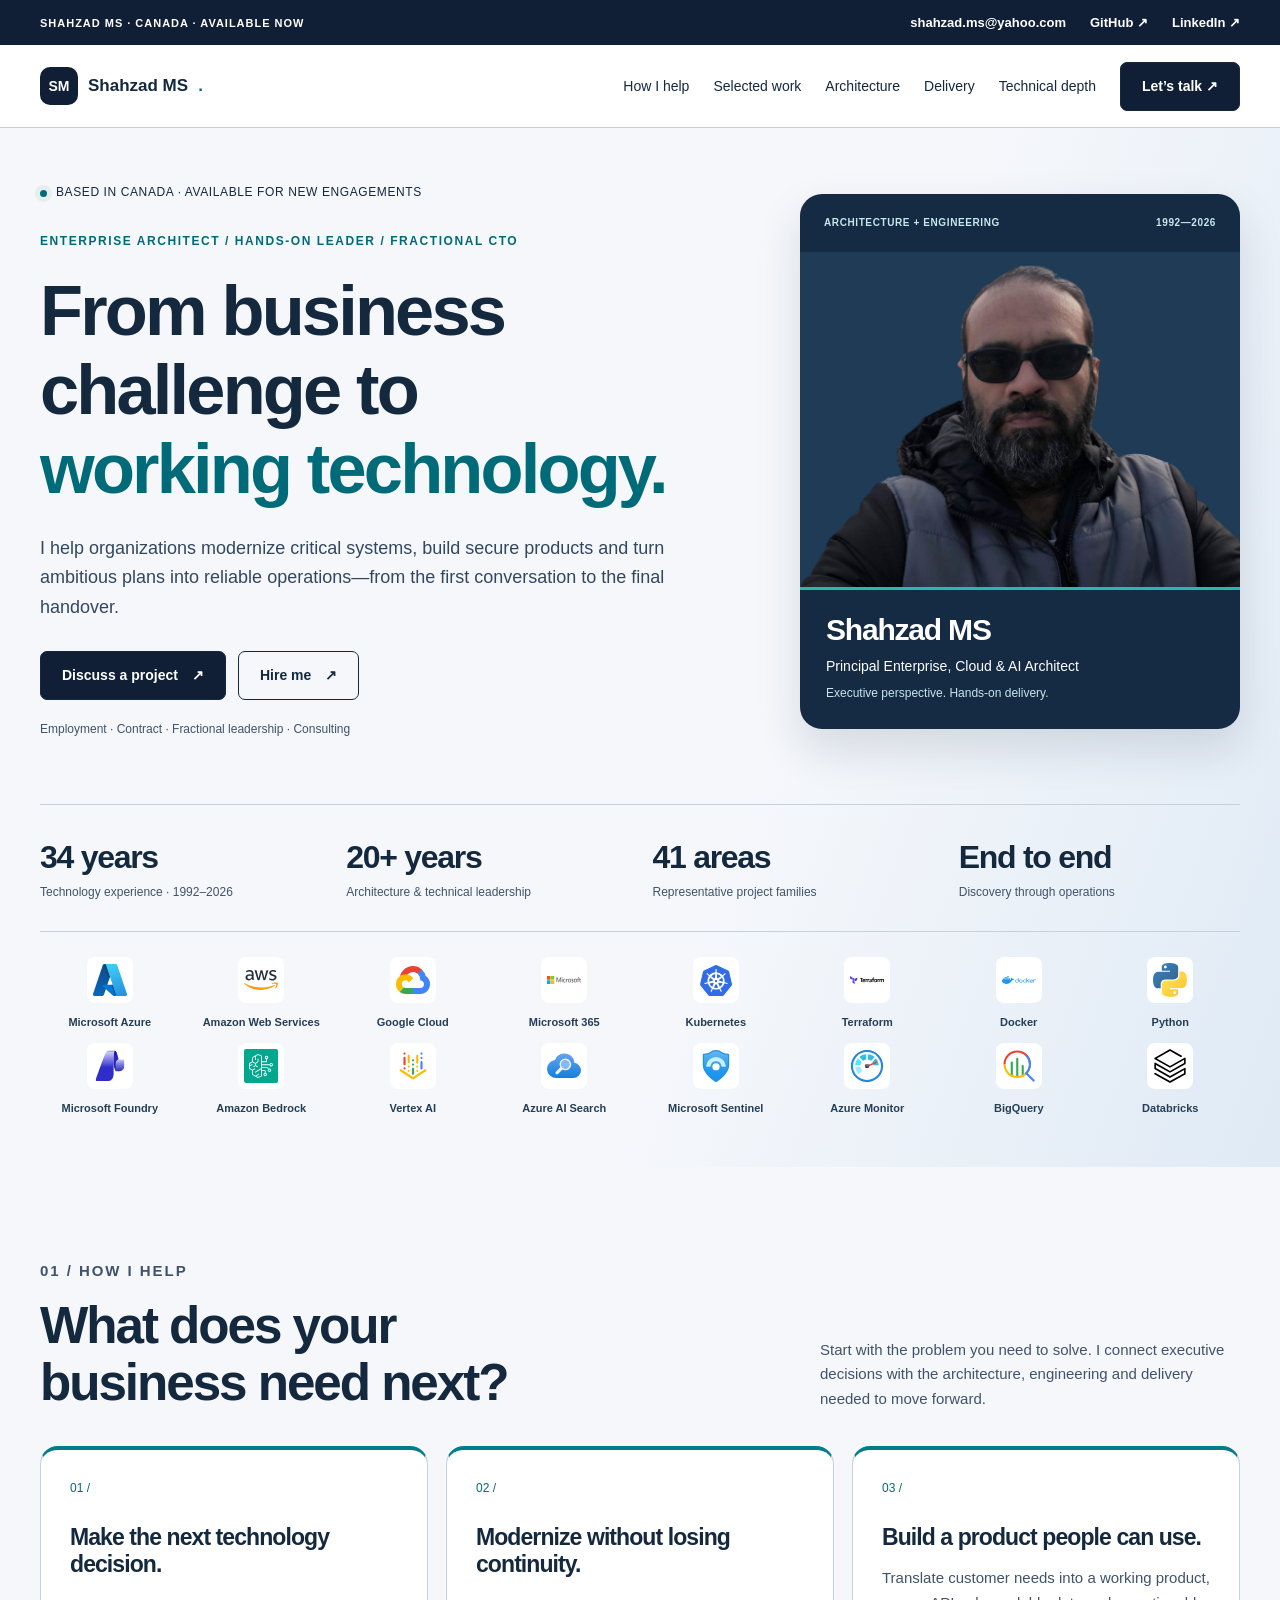
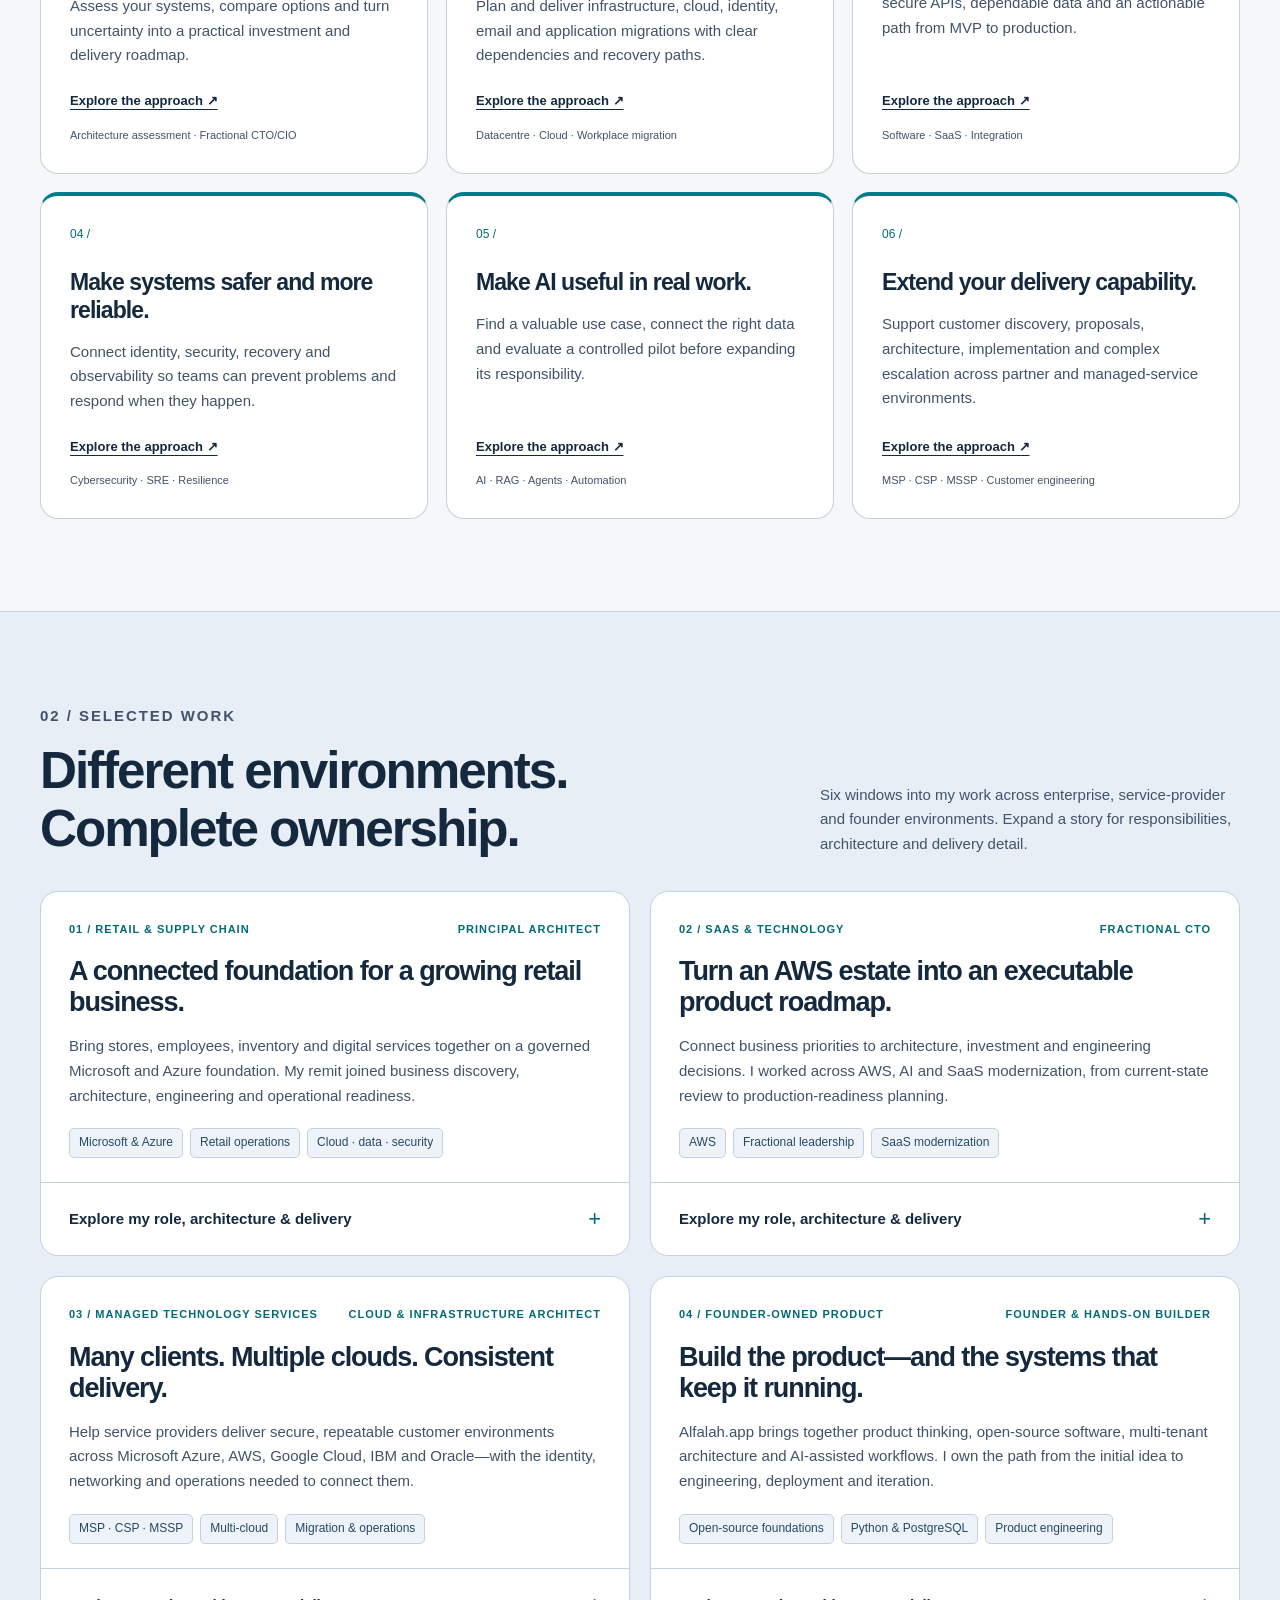
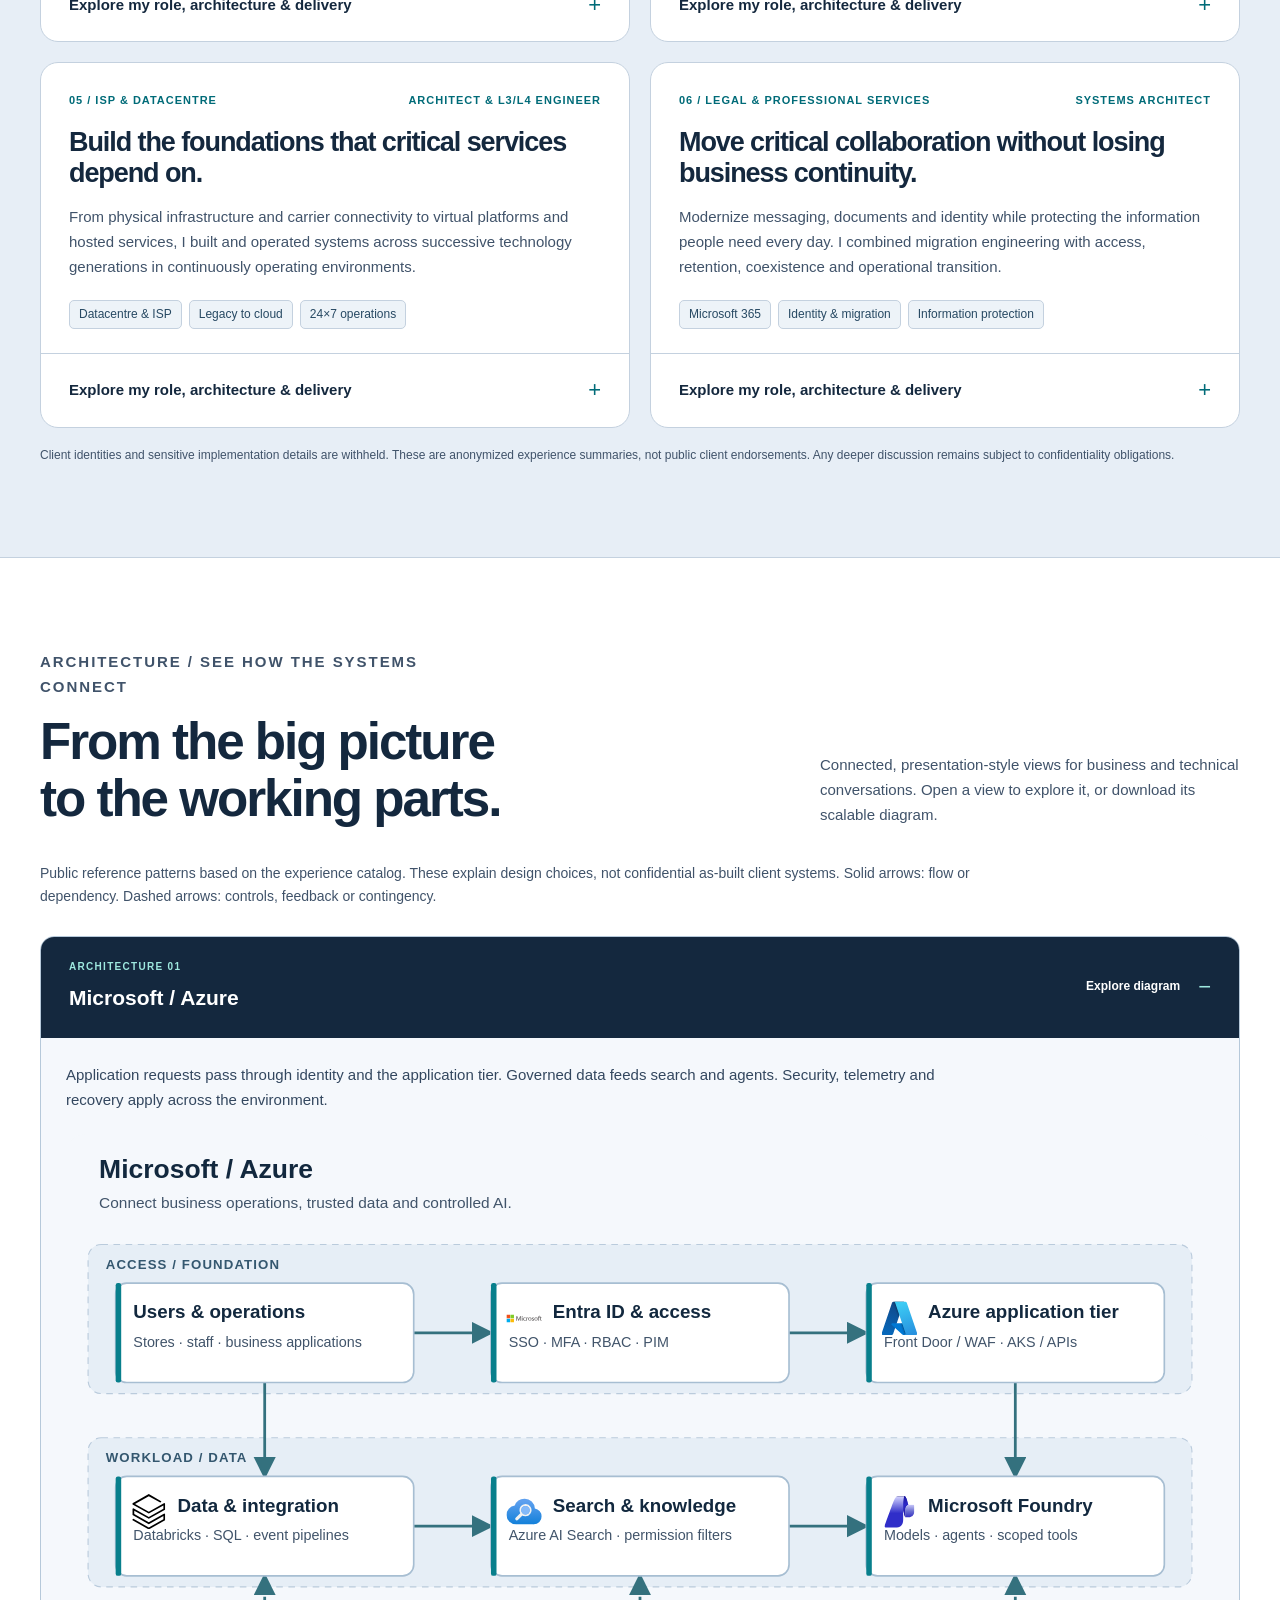
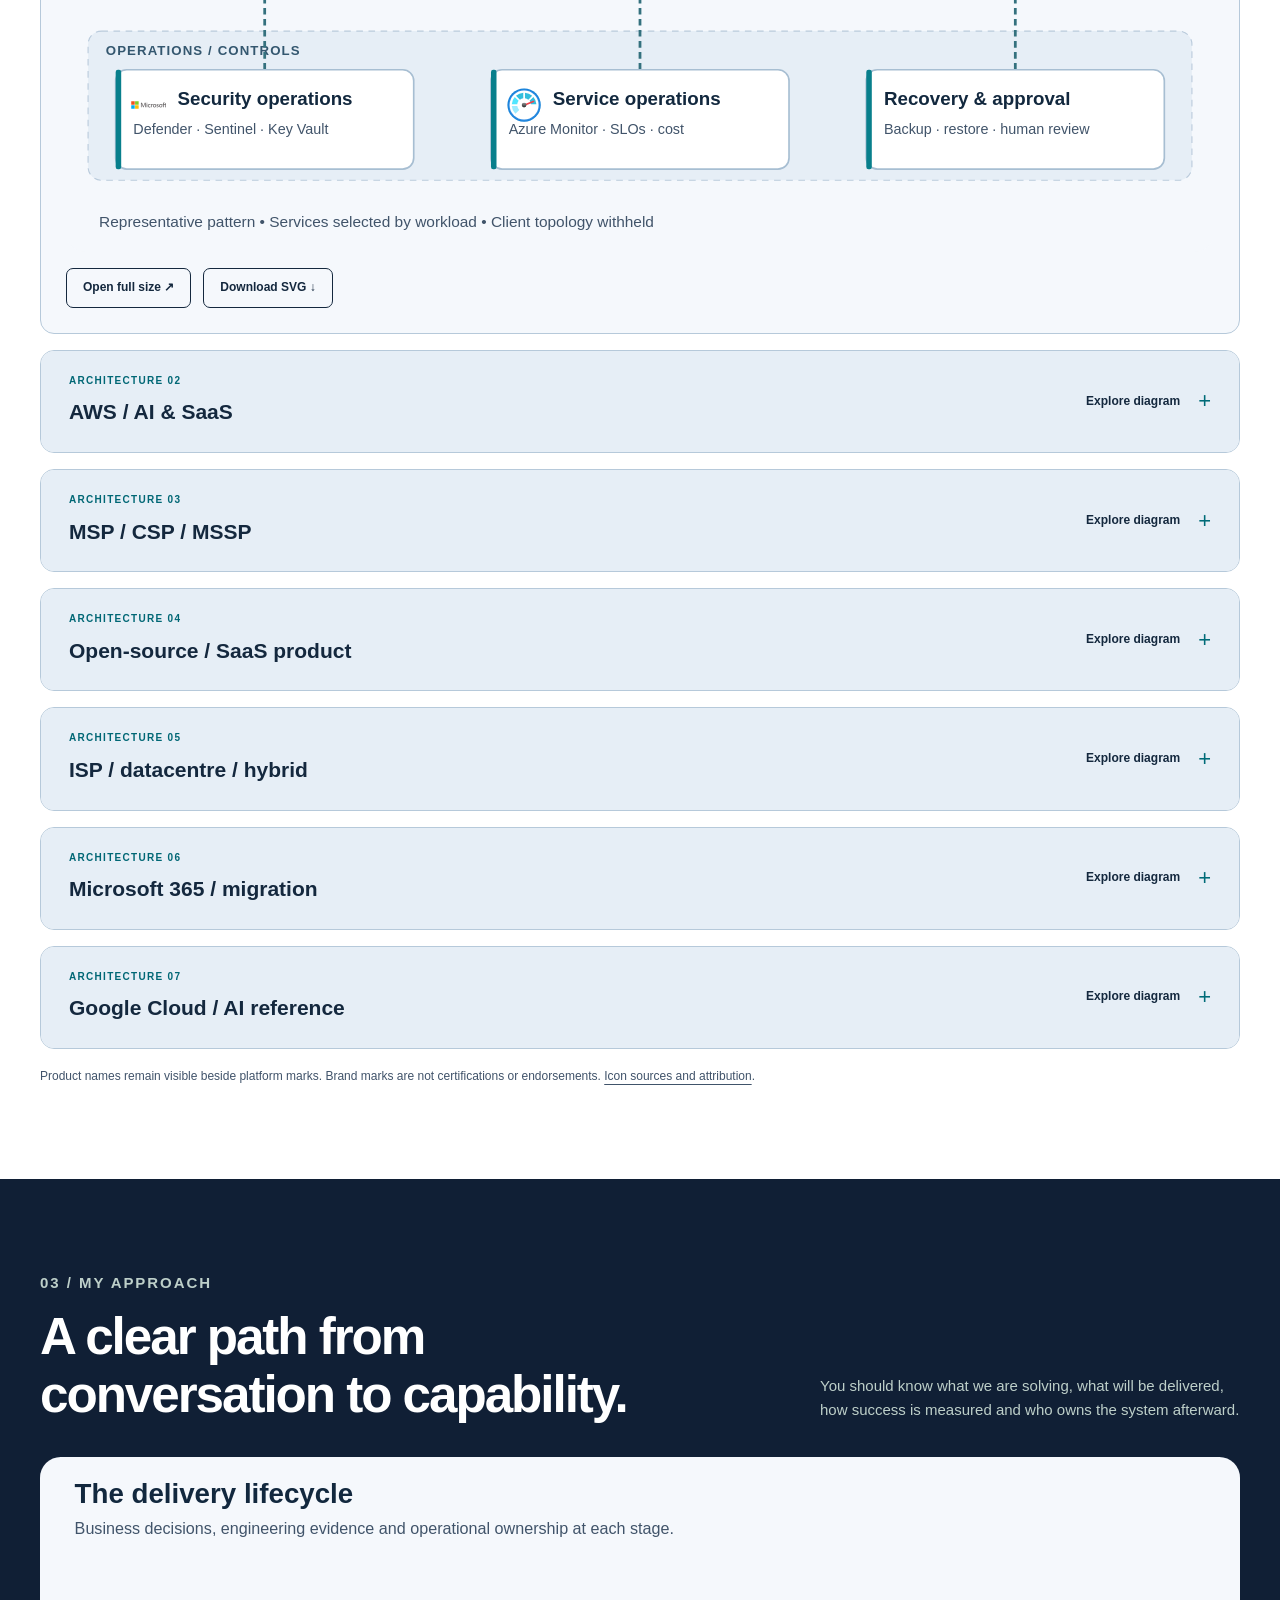
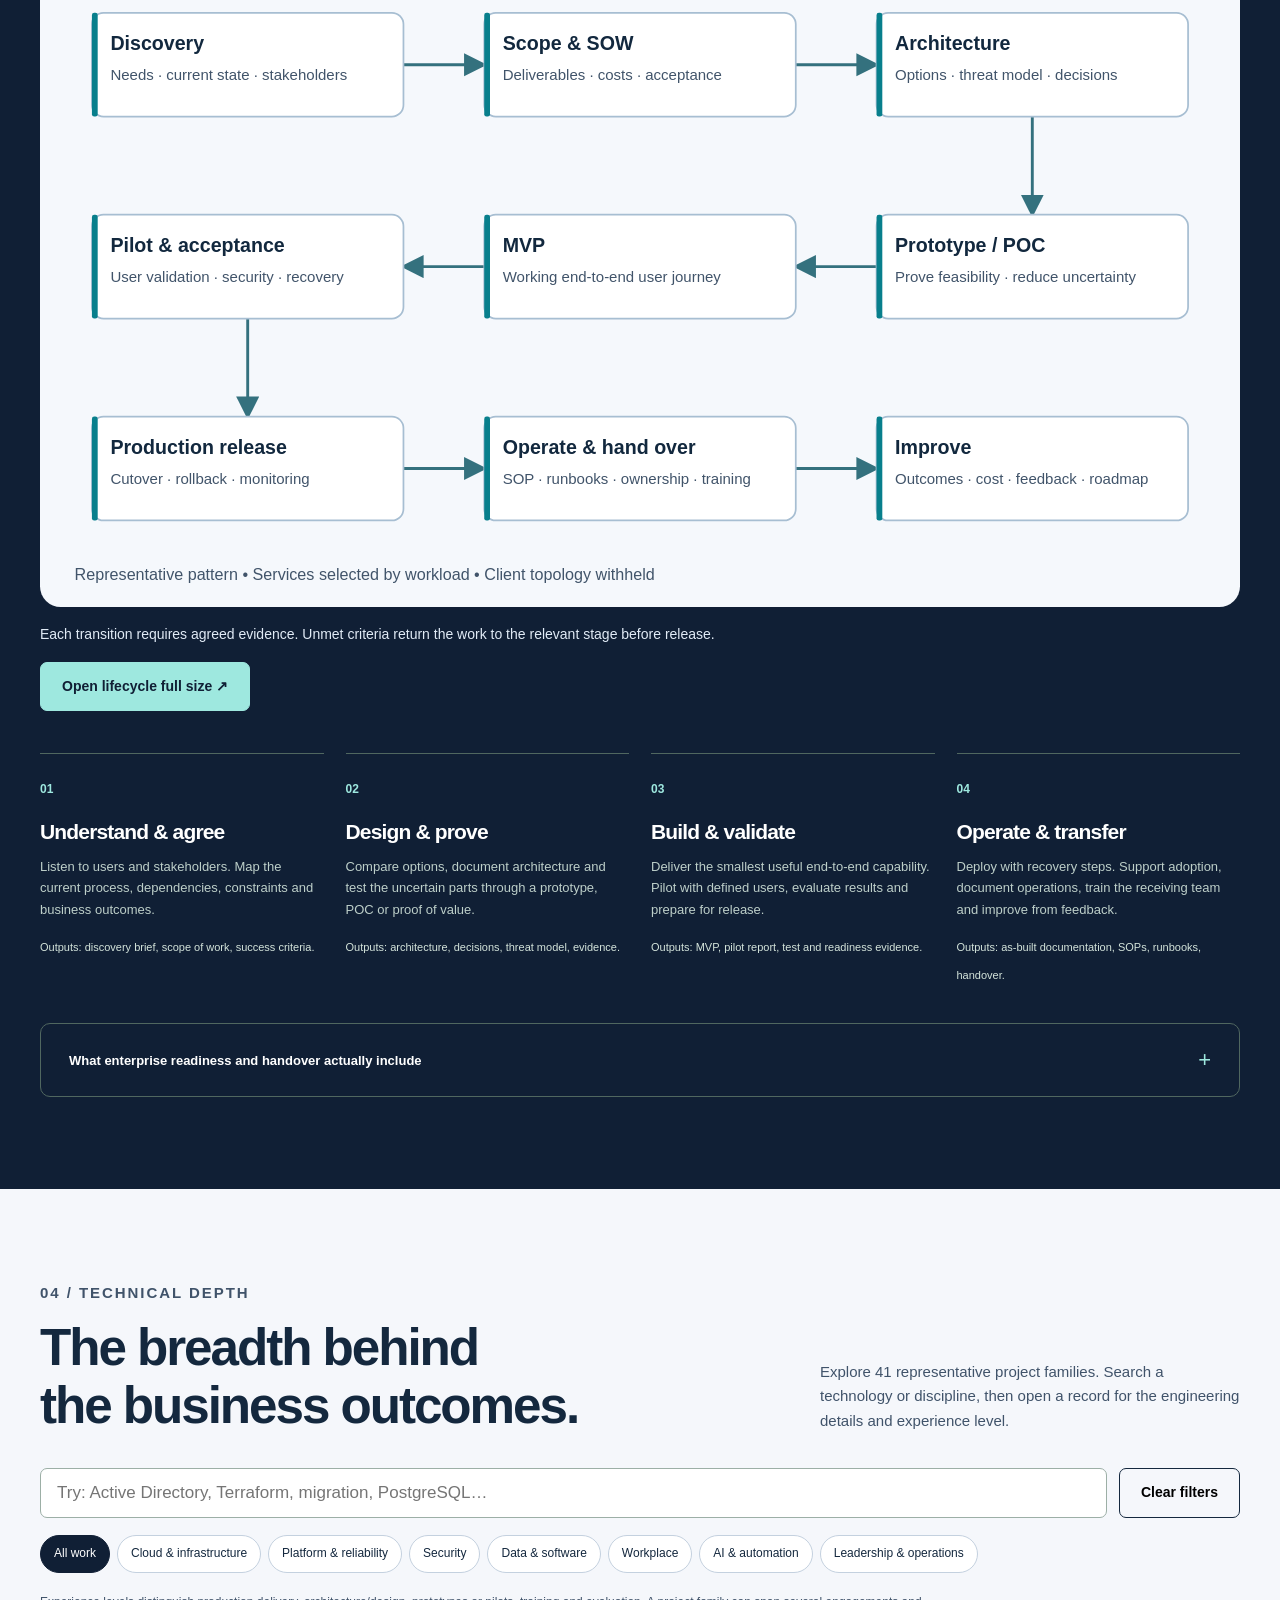
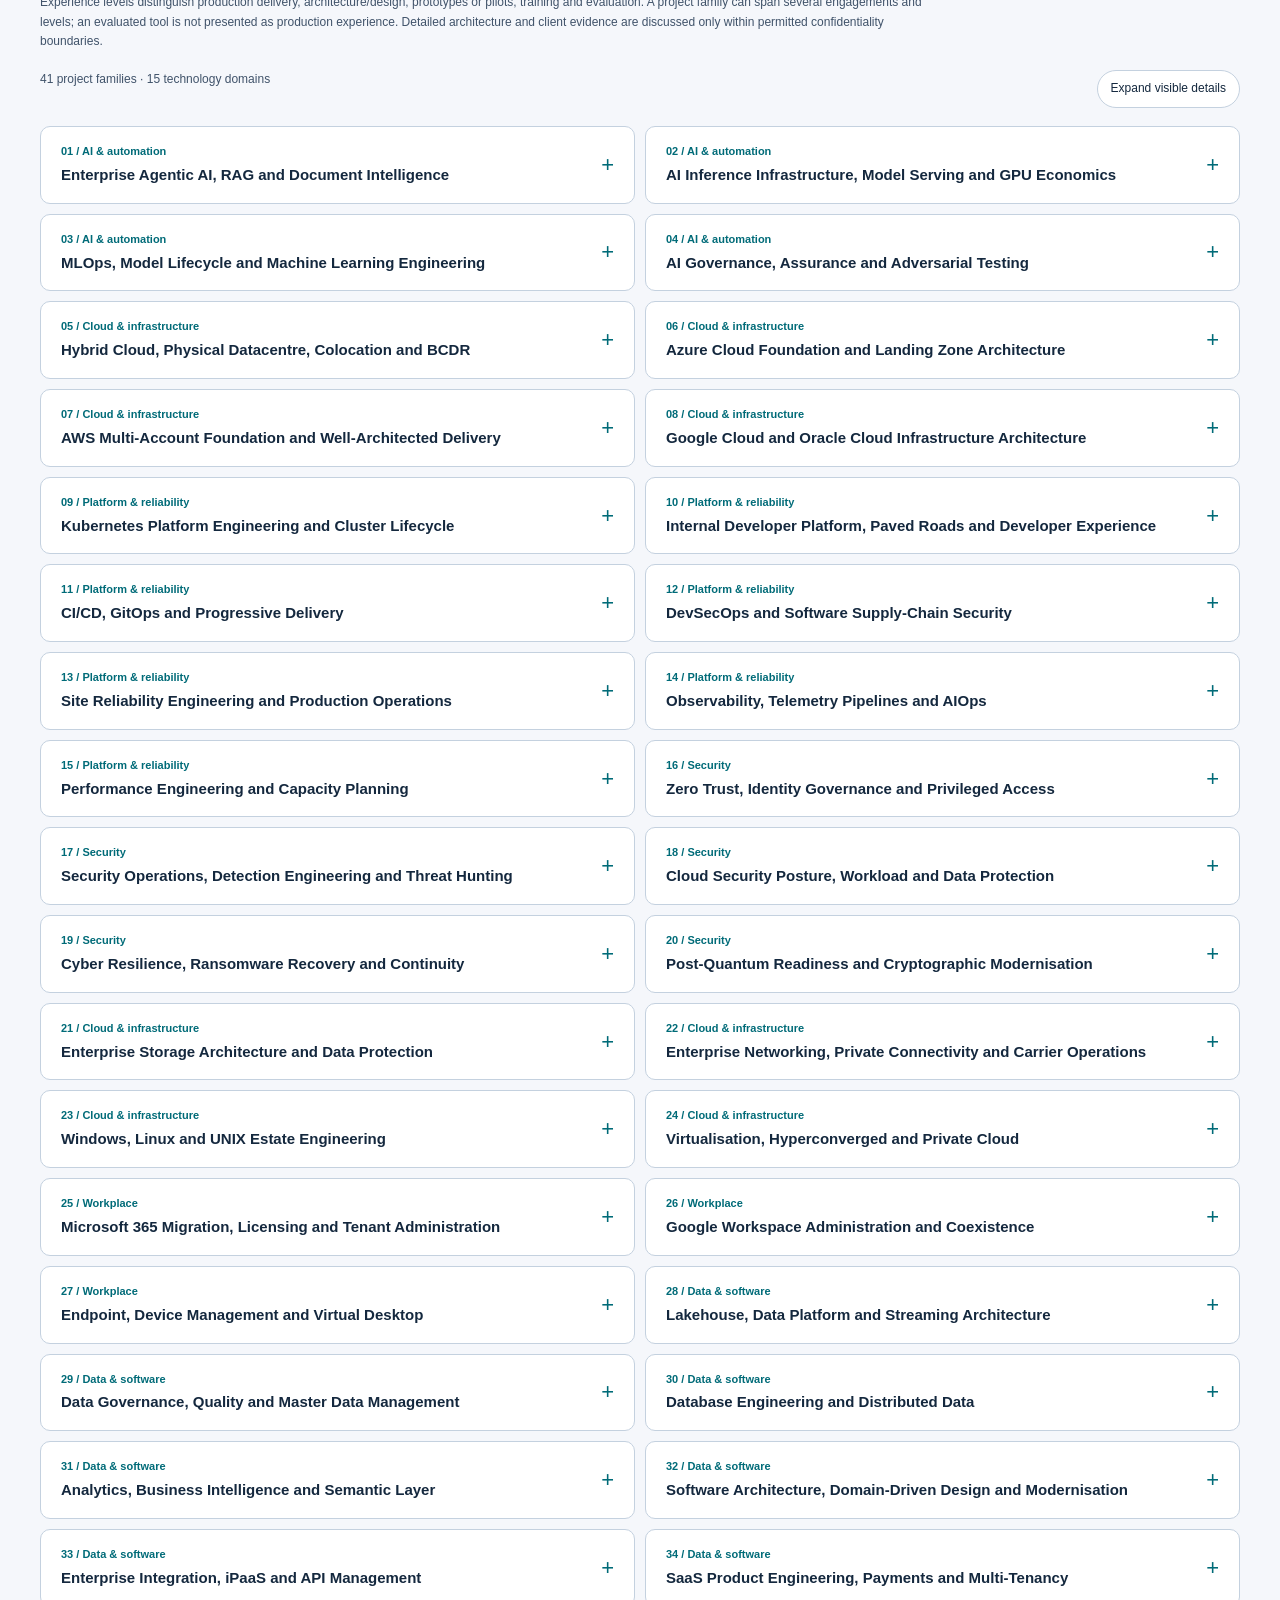
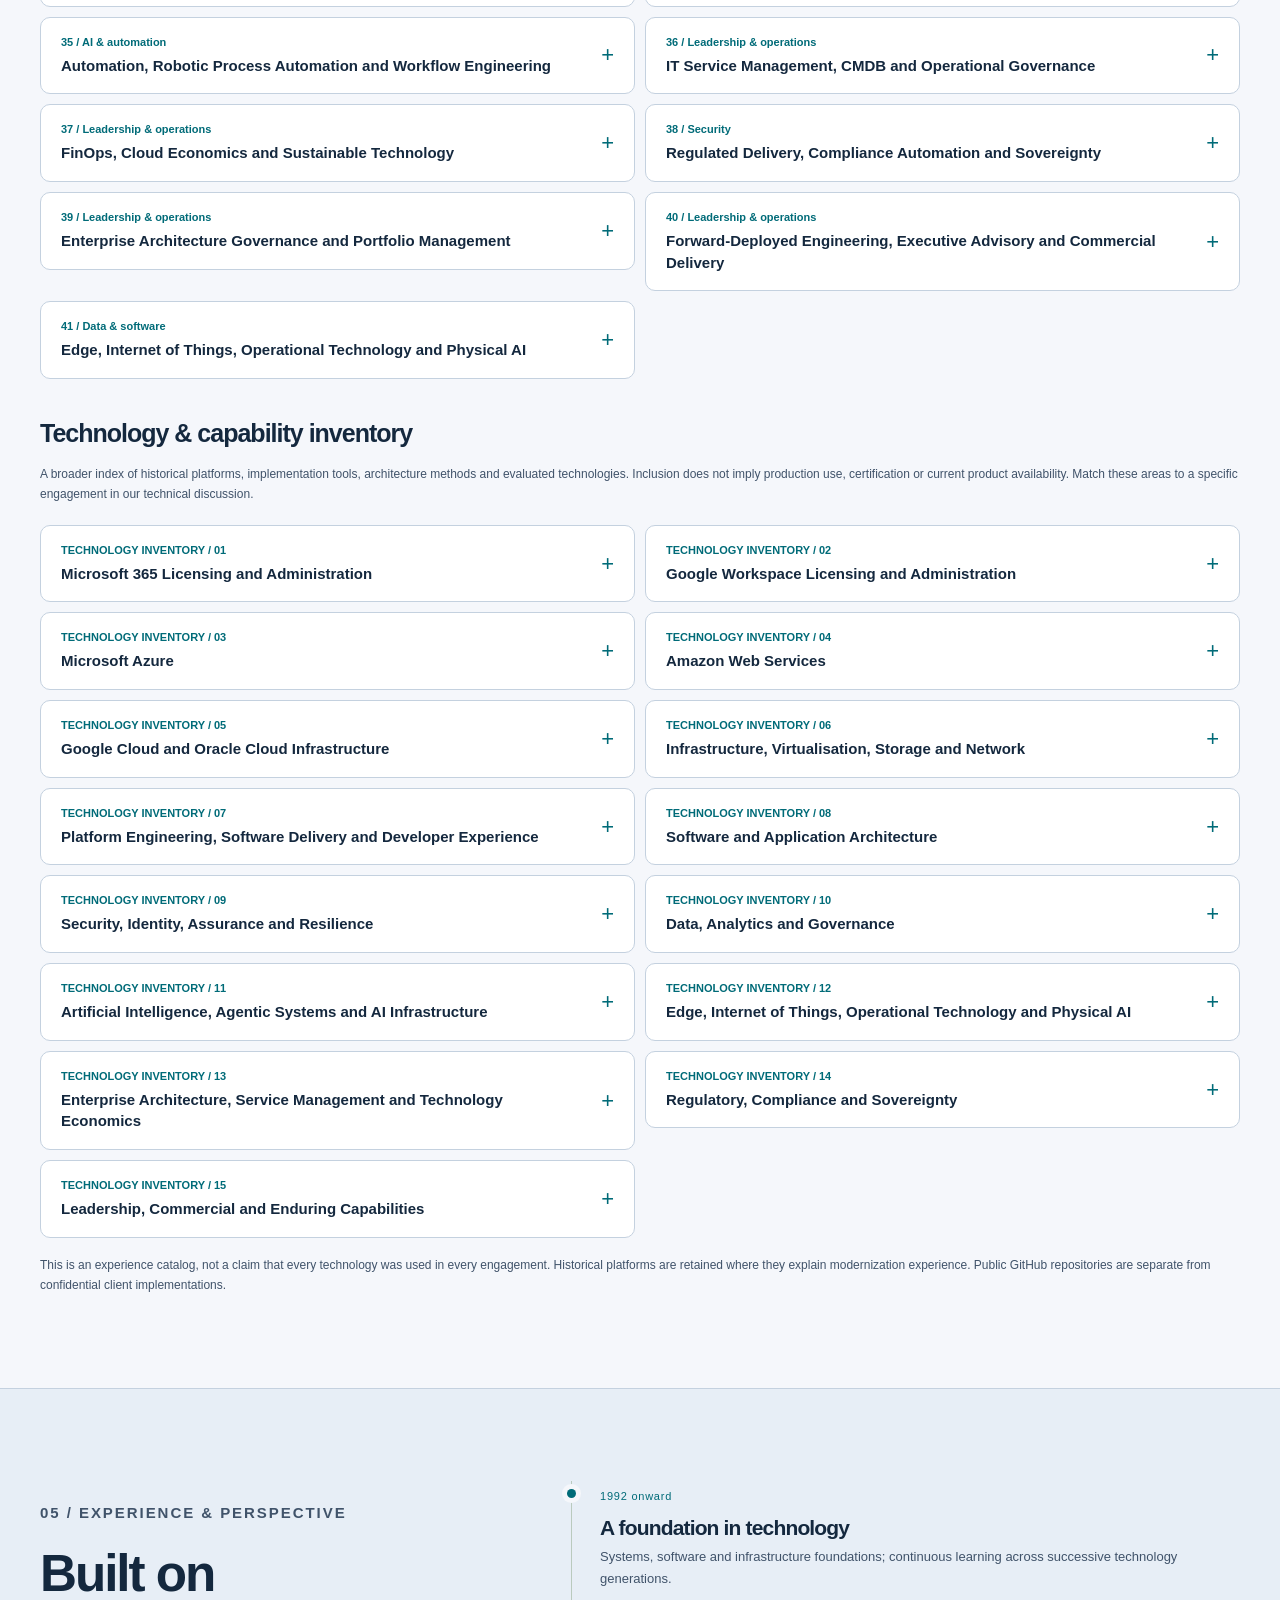
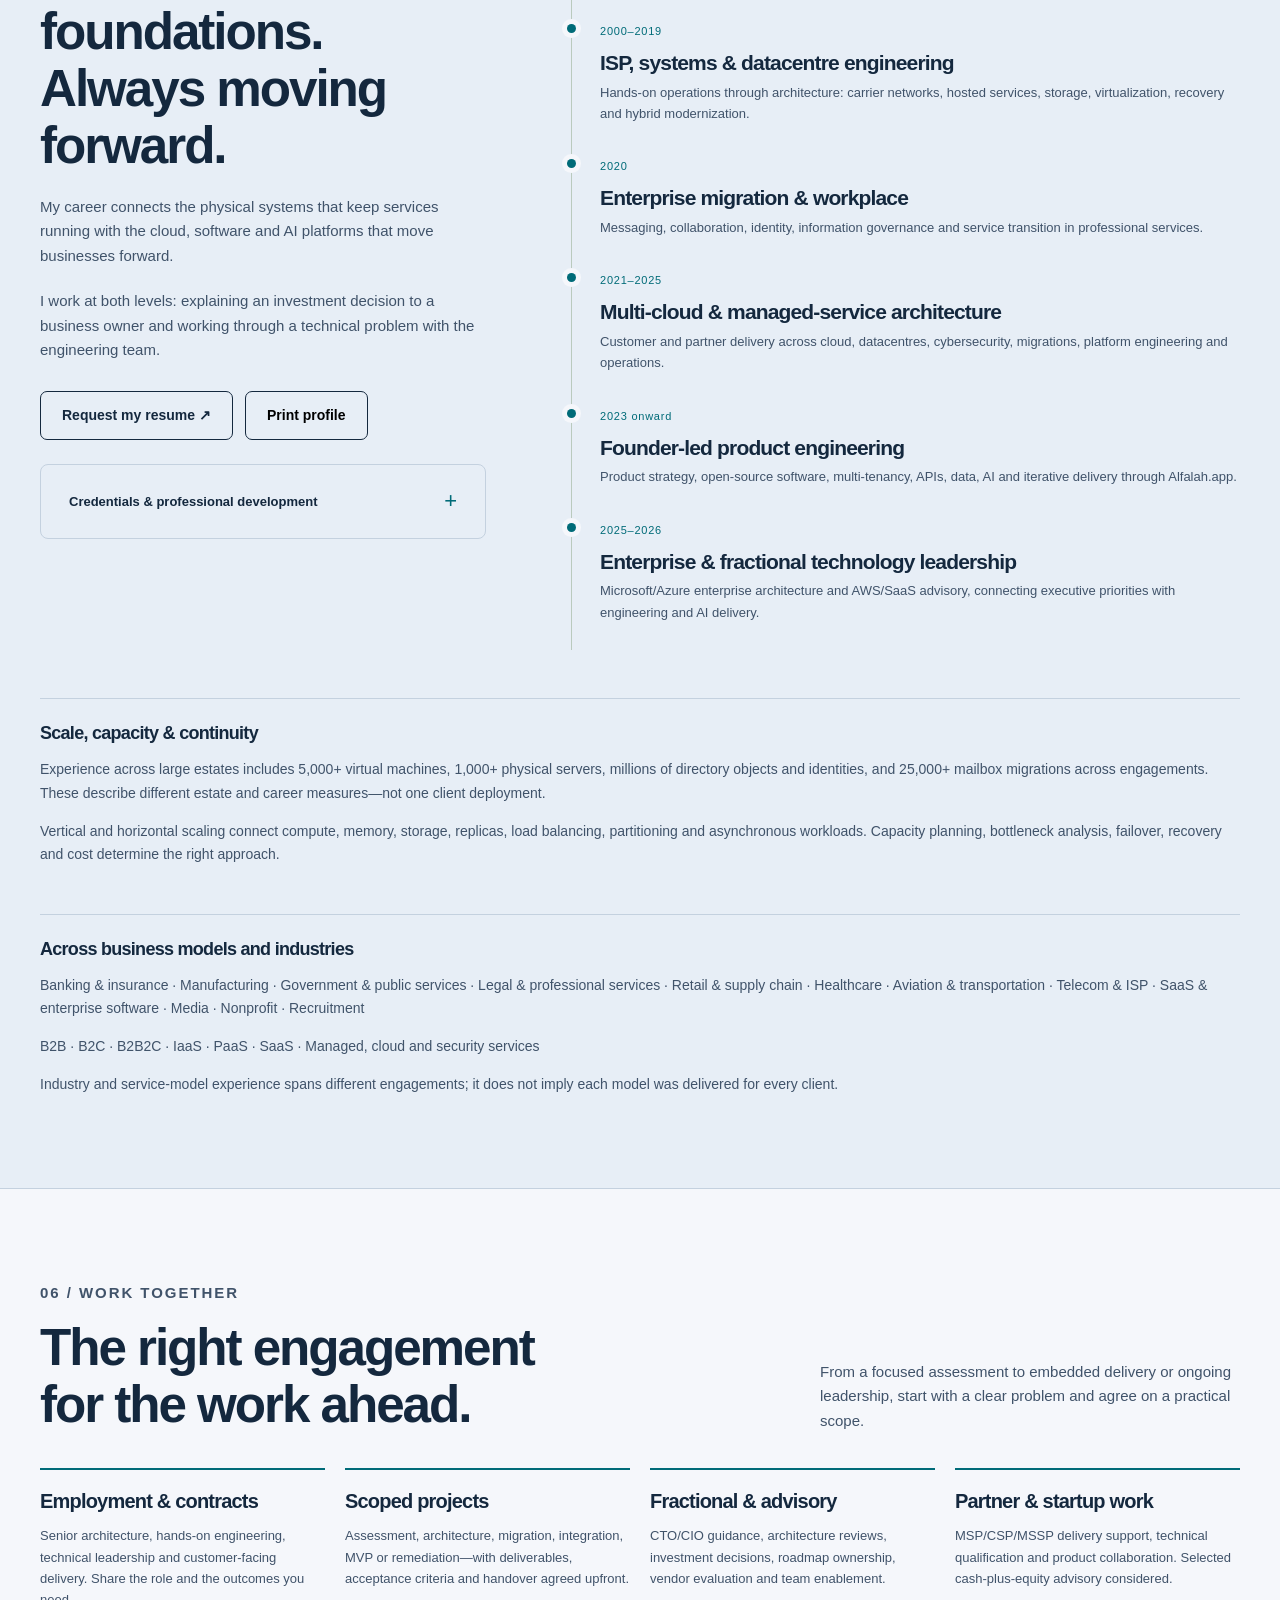
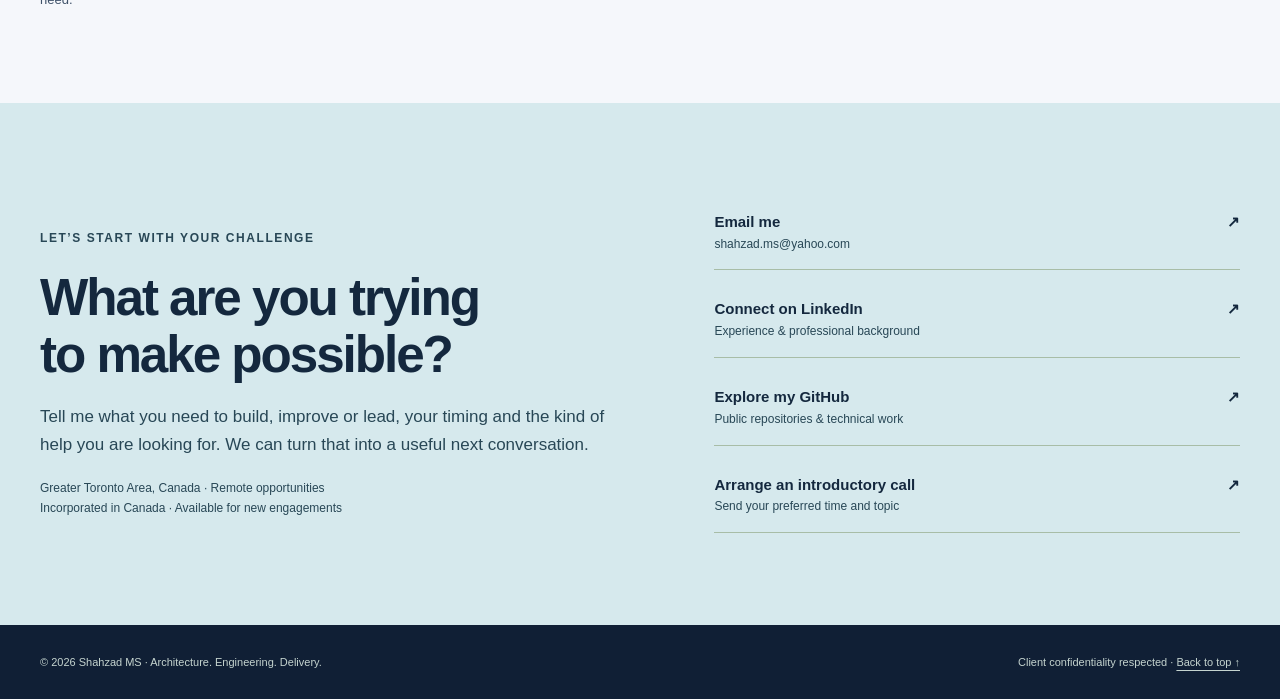
==== commit 7d01b421: "Add visual architecture, official service icons, portrait and visitor README" ====
--- a/index.html
+++ b/index.html
@@ -1,9 +1,9 @@
 <!doctype html>
 <html lang="en"><head><meta charset="utf-8"><meta name="viewport" content="width=device-width,initial-scale=1"><meta name="theme-color" content="#102d35"><title>Shahzad MS | Enterprise Architect, Hands-on Technical Leader & Fractional CTO</title><meta name="description" content="34 years connecting business strategy with hands-on technology delivery. Enterprise architecture, cloud, datacentres, cybersecurity, software, data and AI. Available for roles, contracts and fractional leadership."><link rel="canonical" href="https://shahzadms7.github.io/"><meta property="og:title" content="Shahzad MS — From business challenge to working technology"><meta property="og:description" content="Enterprise architecture, hands-on engineering and fractional leadership. Explore 41 project families across infrastructure, cloud, security, software, data and AI."><meta property="og:type" content="website"><meta property="og:url" content="https://shahzadms7.github.io/"><link rel="icon" href="assets/icons/monogram.svg" type="image/svg+xml"><link rel="stylesheet" href="assets/css/portfolio.css"><script defer src="assets/js/portfolio.js"></script><noscript><style>.nav-links{display:flex!important;position:static;flex-wrap:wrap;flex-direction:row;padding:8px;font-size:12px}.nav-inner{height:auto;min-height:68px;flex-wrap:wrap}.menu-button,.catalog-toolbar,.filters,#expand-projects,#print-profile{display:none!important}</style></noscript></head>
-<body><a class="skip" href="#main">Skip to content</a><nav aria-label="Main navigation"><div class="wrap nav-inner"><a class="brand" href="#main" aria-label="Shahzad MS home"><span class="monogram" aria-hidden="true">SM</span>Shahzad MS<span style="color:var(--teal)">.</span></a><button class="menu-button" aria-expanded="false" aria-controls="navigation">Menu</button><div class="nav-links" id="navigation"><a href="#expertise">How I help</a><a href="#work">Selected work</a><a href="#delivery">My approach</a><a href="#catalog">Technical depth</a><a href="#contact" class="btn primary">Let’s talk ↗</a></div></div></nav>
-<main id="main"><header class="hero"><div class="wrap"><div class="hero-grid"><div><div class="status">BASED IN CANADA · AVAILABLE FOR NEW ENGAGEMENTS</div><p class="eyebrow">Enterprise architect / Hands-on leader / Fractional CTO</p><h1>From business<br>challenge to<br><span>working technology.</span></h1><p class="intro">I help organizations modernize critical systems, build secure products and turn ambitious plans into reliable operations—from the first conversation to the final handover.</p><div class="actions"><a class="btn primary" href="mailto:shahzad.ms@yahoo.com?subject=Project%20or%20advisory%20inquiry">Discuss a project <span aria-hidden="true">↗</span></a><a class="btn" href="mailto:shahzad.ms@yahoo.com?subject=Employment%20or%20contract%20opportunity">Hire me <span aria-hidden="true">↗</span></a></div><p class="hero-meta">Employment · Contract · Fractional leadership · Consulting</p></div><aside class="system" aria-label="End-to-end technology responsibility"><div class="system-top"><span>STRATEGY MEETS EXECUTION</span><span>01 — 04</span></div><h2>The whole picture.<br>The details that matter.</h2><p>One connected view of business, technology and the people who run it.</p><div class="system-path"><div class="system-layer"><i>01</i><div><strong>Understand the business</strong><small>People · priorities · constraints · value</small></div></div><div class="system-layer"><i>02</i><div><strong>Design the right system</strong><small>Architecture · security · cost · trade-offs</small></div></div><div class="system-layer"><i>03</i><div><strong>Build, integrate & deliver</strong><small>Infrastructure · software · data · AI</small></div></div><div class="system-layer"><i>04</i><div><strong>Operate, improve & hand over</strong><small>Reliability · adoption · documentation</small></div></div></div><div class="system-foot"><span>Datacentre foundations → modern platforms</span><span aria-hidden="true">↗</span></div></aside></div><div class="metrics"><div class="metric"><strong>34 years</strong><span>Technology experience · 1992–2026</span></div><div class="metric"><strong>20+ years</strong><span>Architecture & technical leadership</span></div><div class="metric"><strong>41 areas</strong><span>Representative project families</span></div><div class="metric"><strong>End to end</strong><span>Discovery through operations</span></div></div><div class="platforms"><span>ACROSS THE TECHNOLOGY ESTATE</span><span>Microsoft / Azure</span><span>AWS</span><span>Google Cloud</span><span>IBM / Oracle</span><span>Open source</span><span>Hybrid infrastructure</span></div></div></header>
-<section class="content" id="expertise"><div class="wrap"><div class="section-head"><div><p class="eyebrow">01 / How I help</p><h2>What does your<br>business need next?</h2></div><p>Start with the problem you need to solve. I connect executive decisions with the architecture, engineering and delivery needed to move forward.</p></div><div class="services"><article class="service"><span class="num">01 /</span><h3>Make the next technology decision.</h3><p>Assess your systems, compare options and turn uncertainty into a practical investment and delivery roadmap.</p><a href="#contact">Explore the approach ↗</a><small>Architecture assessment · Fractional CTO/CIO</small></article><article class="service"><span class="num">02 /</span><h3>Modernize without losing continuity.</h3><p>Plan and deliver infrastructure, cloud, identity, email and application migrations with clear dependencies and recovery paths.</p><a href="#case-05">Explore the approach ↗</a><small>Datacentre · Cloud · Workplace migration</small></article><article class="service"><span class="num">03 /</span><h3>Build a product people can use.</h3><p>Translate customer needs into a working product, secure APIs, dependable data and an actionable path from MVP to production.</p><a href="#case-04">Explore the approach ↗</a><small>Software · SaaS · Integration</small></article><article class="service"><span class="num">04 /</span><h3>Make systems safer and more reliable.</h3><p>Connect identity, security, recovery and observability so teams can prevent problems and respond when they happen.</p><a href="#catalog">Explore the approach ↗</a><small>Cybersecurity · SRE · Resilience</small></article><article class="service"><span class="num">05 /</span><h3>Make AI useful in real work.</h3><p>Find a valuable use case, connect the right data and evaluate a controlled pilot before expanding its responsibility.</p><a href="#case-01">Explore the approach ↗</a><small>AI · RAG · Agents · Automation</small></article><article class="service"><span class="num">06 /</span><h3>Extend your delivery capability.</h3><p>Support customer discovery, proposals, architecture, implementation and complex escalation across partner and managed-service environments.</p><a href="#case-03">Explore the approach ↗</a><small>MSP · CSP · MSSP · Customer engineering</small></article></div></div></section><section class="content tinted" id="work"><div class="wrap"><div class="section-head"><div><p class="eyebrow">02 / Selected work</p><h2>Different environments.<br>Complete ownership.</h2></div><p>Six windows into my work across enterprise, service-provider and founder environments. Expand a story for responsibilities, architecture and delivery detail.</p></div><div class="case-grid"><article class="case" id="case-01"><div class="case-header"><div class="case-id"><span>01 / Retail &amp; supply chain</span><span>Principal architect</span></div><h3>A connected foundation for a growing retail business.</h3><p>Bring stores, employees, inventory and digital services together on a governed Microsoft and Azure foundation. My remit joined business discovery, architecture, engineering and operational readiness.</p><div class="tags"><span class="tag">Microsoft &amp; Azure</span><span class="tag">Retail operations</span><span class="tag">Cloud · data · security</span></div></div><details><summary>Explore my role, architecture & delivery</summary><div class="case-content"><h4>My responsibility</h4><p>I owned architecture across cloud, infrastructure, security, data and AI, translating business needs into deployment standards, integration designs and operating procedures.</p><h4>What I did</h4><ul><li>Designed Azure landing zones, identity controls, private connectivity and policy-driven governance.</li><li>Engineered container-platform patterns using AKS, Helm, infrastructure as code, workload identity and observability.</li><li>Designed a governed retail data foundation, inventory integration and permission-aware AI workflows.</li><li>Took agentic AI through a limited store pilot with evaluation, escalation and release controls.</li></ul><h4>How the work connects</h4><div class="flow" aria-label="Delivery workflow"><span>Store &amp; business needs</span><span>Identity &amp; access</span><span>Data &amp; integration</span><span>Applications &amp; AI</span><span>Monitoring &amp; support</span></div><h4>Architecture & controls</h4><p>Separate enterprise infrastructure scope from AI pilot scope. Identity, data permissions, security policy, service telemetry and recovery procedures span the design.</p><h4>Documentation & transition</h4><p>Architecture decisions, infrastructure templates, deployment guides, pilot criteria, operational runbooks and technical enablement.</p><p class="note">The enterprise program and the limited AI pilot had different rollout boundaries. Detailed client topology and exact site counts are not disclosed here.</p><div class="actions"><a href="mailto:shahzad.ms@yahoo.com?subject=Discuss%20portfolio%20case%2001" class="btn">Discuss a similar challenge ↗</a></div></div></details></article><article class="case" id="case-02"><div class="case-header"><div class="case-id"><span>02 / SaaS &amp; technology</span><span>Fractional CTO</span></div><h3>Turn an AWS estate into an executable product roadmap.</h3><p>Connect business priorities to architecture, investment and engineering decisions. I worked across AWS, AI and SaaS modernization, from current-state review to production-readiness planning.</p><div class="tags"><span class="tag">AWS</span><span class="tag">Fractional leadership</span><span class="tag">SaaS modernization</span></div></div><details><summary>Explore my role, architecture & delivery</summary><div class="case-content"><h4>My responsibility</h4><p>I directed technology strategy and architecture across cloud, applications, data, cybersecurity, AI, reliability and cost. Each platform choice was evaluated against the business and operating model.</p><h4>What I did</h4><ul><li>Established current-state and target-state designs, dependency maps, architecture debt and investment sequencing.</li><li>Designed AWS multi-account governance, networking, identity, compute, containers, serverless and persistence patterns.</li><li>Defined Bedrock-based retrieval, model routing, scoped agent tools, evaluation and inference-cost controls.</li><li>Aligned tenancy, release engineering, observability, recovery and cloud economics with the modernization roadmap.</li></ul><h4>How the work connects</h4><div class="flow" aria-label="Delivery workflow"><span>Business priorities</span><span>Architecture options</span><span>AWS foundation</span><span>Product &amp; AI services</span><span>Operate &amp; optimize</span></div><h4>Architecture & controls</h4><p>Make tenancy, security, availability and cost explicit. Select EC2, containers, serverless and managed data services according to workload needs, rather than combining every service.</p><h4>Documentation & transition</h4><p>Investment roadmap, architecture options, decision records, implementation backlog, readiness criteria and operating-model guidance.</p><p class="note">Fractional strategy and architecture engagement. Individual designs, evaluations and implementation work are distinguished during a permitted technical discussion.</p><div class="actions"><a href="mailto:shahzad.ms@yahoo.com?subject=Discuss%20portfolio%20case%2002" class="btn">Discuss a similar challenge ↗</a></div></div></details></article><article class="case" id="case-03"><div class="case-header"><div class="case-id"><span>03 / Managed technology services</span><span>Cloud &amp; infrastructure architect</span></div><h3>Many clients. Multiple clouds. Consistent delivery.</h3><p>Help service providers deliver secure, repeatable customer environments across Microsoft Azure, AWS, Google Cloud, IBM and Oracle—with the identity, networking and operations needed to connect them.</p><div class="tags"><span class="tag">MSP · CSP · MSSP</span><span class="tag">Multi-cloud</span><span class="tag">Migration &amp; operations</span></div></div><details><summary>Explore my role, architecture & delivery</summary><div class="case-content"><h4>My responsibility</h4><p>I led discovery, architecture, technical qualification, implementation and escalation across customer and partner environments, bridging commercial requirements and engineering execution.</p><h4>What I did</h4><ul><li>Designed cloud foundations, tenant isolation, delegated administration and customer-specific policy.</li><li>Worked across datacentres, networks, storage, databases, identity, cloud platforms and enterprise migrations.</li><li>Integrated security operations, monitoring, recovery and L1/L2/L3 escalation into service delivery.</li><li>Enabled partners with architecture workshops, proof-of-value environments, proposals, deployment guides and troubleshooting playbooks.</li></ul><h4>How the work connects</h4><div class="flow" aria-label="Delivery workflow"><span>Customer qualification</span><span>Tenant &amp; cloud foundation</span><span>Build or migrate</span><span>Service transition</span><span>Support &amp; improvement</span></div><h4>Architecture & controls</h4><p>Customer boundaries, least privilege, change control, recovery sequencing and documented ownership support repeatable multi-tenant operations.</p><h4>Documentation & transition</h4><p>Service catalog, deployment standards, migration waves, acceptance checks, SLA/OLA responsibilities and escalation runbooks.</p><p class="note">Multiple engagements across service-provider environments. Platform and scale details vary by customer and are not combined into a single fictional deployment.</p><div class="actions"><a href="mailto:shahzad.ms@yahoo.com?subject=Discuss%20portfolio%20case%2003" class="btn">Discuss a similar challenge ↗</a></div></div></details></article><article class="case" id="case-04"><div class="case-header"><div class="case-id"><span>04 / Founder-owned product</span><span>Founder &amp; hands-on builder</span></div><h3>Build the product—and the systems that keep it running.</h3><p>Alfalah.app brings together product thinking, open-source software, multi-tenant architecture and AI-assisted workflows. I own the path from the initial idea to engineering, deployment and iteration.</p><div class="tags"><span class="tag">Open-source foundations</span><span class="tag">Python &amp; PostgreSQL</span><span class="tag">Product engineering</span></div></div><details><summary>Explore my role, architecture & delivery</summary><div class="case-content"><h4>My responsibility</h4><p>I translate user needs into architecture and working software, combining product ownership with application, data, platform, security and AI engineering.</p><h4>What I did</h4><ul><li>Built around Python, Django/FastAPI, PostgreSQL, pgvector, Redis, background workers and containers.</li><li>Designed tenant-aware identity, authorization, APIs, document workflows and retrieval boundaries.</li><li>Developed model-provider abstraction, evaluation, observability and cost-aware AI patterns.</li><li>Maintained deployment, testing, backup, runbooks and a roadmap separating working capability from future expansion.</li></ul><h4>How the work connects</h4><div class="flow" aria-label="Delivery workflow"><span>User problem</span><span>Product &amp; data model</span><span>Working vertical slice</span><span>Controlled release</span><span>Feedback &amp; iteration</span></div><h4>Architecture & controls</h4><p>Tenant isolation, authorization checks, secrets, data retention, recovery and measurable model quality are core design concerns. Open-source software and managed hosting are distinct parts of the stack.</p><h4>Documentation & transition</h4><p>Source code, architecture decisions, deployment configuration, operational guidance and an evolving product backlog.</p><p class="note">Founder-led product with iterative delivery. This portfolio does not present all roadmap features or intended global scale as verified live usage.</p><div class="actions"><a href="mailto:shahzad.ms@yahoo.com?subject=Discuss%20portfolio%20case%2004" class="btn">Discuss a similar challenge ↗</a></div></div></details></article><article class="case" id="case-05"><div class="case-header"><div class="case-id"><span>05 / ISP &amp; datacentre</span><span>Architect &amp; L3/L4 engineer</span></div><h3>Build the foundations that critical services depend on.</h3><p>From physical infrastructure and carrier connectivity to virtual platforms and hosted services, I built and operated systems across successive technology generations in continuously operating environments.</p><div class="tags"><span class="tag">Datacentre &amp; ISP</span><span class="tag">Legacy to cloud</span><span class="tag">24×7 operations</span></div></div><details><summary>Explore my role, architecture & delivery</summary><div class="case-content"><h4>My responsibility</h4><p>I progressed through systems administration, engineering and architecture, combining hands-on infrastructure work with availability, migration, capacity and operational accountability.</p><h4>What I did</h4><ul><li>Worked across rack, power, cabling, compute, storage, networking and Tier I–IV datacentre environments.</li><li>Engineered Internet connectivity, routing, DNS, mail, web and database hosting with customer isolation.</li><li>Modernized physical estates through virtualization, private/hybrid cloud, automation and migration waves.</li><li>Operated incident escalation, backup/recovery, capacity planning and infrastructure lifecycle management.</li></ul><h4>How the work connects</h4><div class="flow" aria-label="Delivery workflow"><span>Facility &amp; carrier</span><span>Compute · storage · network</span><span>Identity &amp; hosted services</span><span>Customer provisioning</span><span>Availability &amp; recovery</span></div><h4>Architecture & controls</h4><p>Availability depends on the whole chain: facility, carrier, network, storage, operating system and application. Designs addressed redundancy, fault isolation, dependencies and recovery.</p><h4>Documentation & transition</h4><p>Build standards, topology, provisioning procedures, migration plans, incident runbooks and recovery exercises.</p><p class="note">Experience includes critical and security-sensitive datacentre environments. No client identity, facility certification or personal security clearance is asserted by this description.</p><div class="actions"><a href="mailto:shahzad.ms@yahoo.com?subject=Discuss%20portfolio%20case%2005" class="btn">Discuss a similar challenge ↗</a></div></div></details></article><article class="case" id="case-06"><div class="case-header"><div class="case-id"><span>06 / Legal &amp; professional services</span><span>Systems architect</span></div><h3>Move critical collaboration without losing business continuity.</h3><p>Modernize messaging, documents and identity while protecting the information people need every day. I combined migration engineering with access, retention, coexistence and operational transition.</p><div class="tags"><span class="tag">Microsoft 365</span><span class="tag">Identity &amp; migration</span><span class="tag">Information protection</span></div></div><details><summary>Explore my role, architecture & delivery</summary><div class="case-content"><h4>My responsibility</h4><p>I designed and executed migration and hybrid-identity work, aligning technical cutover with information governance and user adoption.</p><h4>What I did</h4><ul><li>Planned discovery, coexistence, pilot validation, migration waves and reconciliation.</li><li>Worked across Exchange Online, SharePoint Online, Teams, directory synchronization and hybrid identity.</li><li>Applied access controls, retention, legal-hold and auditability requirements to collaboration systems.</li><li>Prepared rollback contingencies, hypercare, administrator guidance and operational handover.</li></ul><h4>How the work connects</h4><div class="flow" aria-label="Delivery workflow"><span>Inventory &amp; access</span><span>Coexistence &amp; pilot</span><span>Migration waves</span><span>Reconcile &amp; validate</span><span>Adoption &amp; support</span></div><h4>Architecture & controls</h4><p>Mailbox counts, user counts and document volume are distinct measures. Reconciliation, access verification and business validation determine migration acceptance.</p><h4>Documentation & transition</h4><p>Migration and reconciliation records, identity design, administrative procedures, retention guidance and support ownership.</p><p class="note">An anonymized professional-services engagement. Client-specific volumes, topology and dates are withheld from the public case.</p><div class="actions"><a href="mailto:shahzad.ms@yahoo.com?subject=Discuss%20portfolio%20case%2006" class="btn">Discuss a similar challenge ↗</a></div></div></details></article></div><p class="note">Client identities and sensitive implementation details are withheld. These are anonymized experience summaries, not public client endorsements. Any deeper discussion remains subject to confidentiality obligations.</p></div></section>
-<section class="content delivery" id="delivery"><div class="wrap"><div class="section-head"><div><p class="eyebrow">03 / My approach</p><h2>A clear path from<br>conversation to capability.</h2></div><p>You should know what we are solving, what will be delivered, how success is measured and who owns the system afterward.</p></div><div class="steps"><div class="step"><b>01</b><h3>Understand & agree</h3><p>Listen to users and stakeholders. Map the current process, dependencies, constraints and business outcomes.</p><small>Outputs: discovery brief, scope of work, success criteria.</small></div><div class="step"><b>02</b><h3>Design & prove</h3><p>Compare options, document architecture and test the uncertain parts through a prototype, POC or proof of value.</p><small>Outputs: architecture, decisions, threat model, evidence.</small></div><div class="step"><b>03</b><h3>Build & validate</h3><p>Deliver the smallest useful end-to-end capability. Pilot with defined users, evaluate results and prepare for release.</p><small>Outputs: MVP, pilot report, test and readiness evidence.</small></div><div class="step"><b>04</b><h3>Operate & transfer</h3><p>Deploy with recovery steps. Support adoption, document operations, train the receiving team and improve from feedback.</p><small>Outputs: as-built documentation, SOPs, runbooks, handover.</small></div></div><details><summary>What enterprise readiness and handover actually include</summary><div class="sop"><p><strong>Define the service:</strong> users, transaction paths, data classification, dependencies, capacity, business owner and measurable availability, latency and recovery objectives.</p><p><strong>Control the release:</strong> access boundaries, security review, meaningful tests, restore validation, monitoring, versioned artifacts, cutover instructions and rollback criteria.</p><p><strong>Transfer responsibility:</strong> current architecture, configuration references, standard operating procedures, incident and recovery runbooks, support ownership, known issues and practical knowledge transfer.</p><p><strong>Close the loop:</strong> review adoption, service health, cost and business outcomes. A receiving team should be able to operate and recover the service. Stages are adapted to the engagement; an assessment or migration does not need an artificial product lifecycle.</p></div></details></div></section>
+<body><div class="contact-bar"><div class="wrap"><span>SHAHZAD MS · CANADA · AVAILABLE NOW</span><div><a href="mailto:shahzad.ms@yahoo.com">shahzad.ms@yahoo.com</a><a href="https://github.com/shahzadms7">GitHub ↗</a><a href="https://www.linkedin.com/in/shahzadms/">LinkedIn ↗</a></div></div></div><a class="skip" href="#main">Skip to content</a><nav aria-label="Main navigation"><div class="wrap nav-inner"><a class="brand" href="#main" aria-label="Shahzad MS home"><span class="monogram" aria-hidden="true">SM</span>Shahzad MS<span style="color:var(--teal)">.</span></a><button class="menu-button" aria-expanded="false" aria-controls="navigation">Menu</button><div class="nav-links" id="navigation"><a href="#expertise">How I help</a><a href="#work">Selected work</a><a href="#architecture">Architecture</a><a href="#delivery">Delivery</a><a href="#catalog">Technical depth</a><a href="#contact" class="btn primary">Let’s talk ↗</a></div></div></nav>
+<main id="main"><header class="hero"><div class="wrap"><div class="hero-grid"><div><div class="status">BASED IN CANADA · AVAILABLE FOR NEW ENGAGEMENTS</div><p class="eyebrow">Enterprise architect / Hands-on leader / Fractional CTO</p><h1>From business<br>challenge to<br><span>working technology.</span></h1><p class="intro">I help organizations modernize critical systems, build secure products and turn ambitious plans into reliable operations—from the first conversation to the final handover.</p><div class="actions"><a class="btn primary" href="mailto:shahzad.ms@yahoo.com?subject=Project%20or%20advisory%20inquiry">Discuss a project <span aria-hidden="true">↗</span></a><a class="btn" href="mailto:shahzad.ms@yahoo.com?subject=Employment%20or%20contract%20opportunity">Hire me <span aria-hidden="true">↗</span></a></div><p class="hero-meta">Employment · Contract · Fractional leadership · Consulting</p></div><aside class="portrait-card" aria-label="Meet Shahzad MS"><div class="portrait-top"><span>ARCHITECTURE + ENGINEERING</span><span>1992—2026</span></div><img src="assets/images/shahzad-ms.png" alt="Shahzad MS" width="430" height="580" fetchpriority="high"><div class="portrait-caption"><h2>Shahzad MS</h2><p>Principal Enterprise, Cloud & AI Architect</p><span>Executive perspective. Hands-on delivery.</span></div></aside></div><div class="metrics"><div class="metric"><strong>34 years</strong><span>Technology experience · 1992–2026</span></div><div class="metric"><strong>20+ years</strong><span>Architecture & technical leadership</span></div><div class="metric"><strong>41 areas</strong><span>Representative project families</span></div><div class="metric"><strong>End to end</strong><span>Discovery through operations</span></div></div><div class="platform-wall" aria-label="Selected technology platforms"><div><img src="assets/icons/azure.svg" alt="" width="34" height="34"><span>Microsoft Azure</span></div><div><img src="assets/icons/aws.svg" alt="" width="34" height="34"><span>Amazon Web Services</span></div><div><img src="assets/icons/gcp.svg" alt="" width="34" height="34"><span>Google Cloud</span></div><div><img src="assets/icons/microsoft.svg" alt="" width="34" height="34"><span>Microsoft 365</span></div><div><img src="assets/icons/k8s.svg" alt="" width="34" height="34"><span>Kubernetes</span></div><div><img src="assets/icons/terraform.svg" alt="" width="34" height="34"><span>Terraform</span></div><div><img src="assets/icons/docker.svg" alt="" width="34" height="34"><span>Docker</span></div><div><img src="assets/icons/python.svg" alt="" width="34" height="34"><span>Python</span></div><div><img src="assets/icons/foundry.svg" alt="" width="34" height="34"><span>Microsoft Foundry</span></div><div><img src="assets/icons/bedrock.svg" alt="" width="34" height="34"><span>Amazon Bedrock</span></div><div><img src="assets/icons/vertex.svg" alt="" width="34" height="34"><span>Vertex AI</span></div><div><img src="assets/icons/ai-search.svg" alt="" width="34" height="34"><span>Azure AI Search</span></div><div><img src="assets/icons/sentinel.svg" alt="" width="34" height="34"><span>Microsoft Sentinel</span></div><div><img src="assets/icons/azure-monitor.svg" alt="" width="34" height="34"><span>Azure Monitor</span></div><div><img src="assets/icons/bigquery.svg" alt="" width="34" height="34"><span>BigQuery</span></div><div><img src="assets/icons/databricks.svg" alt="" width="34" height="34"><span>Databricks</span></div></div></div></header>
+<section class="content" id="expertise"><div class="wrap"><div class="section-head"><div><p class="eyebrow">01 / How I help</p><h2>What does your<br>business need next?</h2></div><p>Start with the problem you need to solve. I connect executive decisions with the architecture, engineering and delivery needed to move forward.</p></div><div class="services"><article class="service"><span class="num">01 /</span><h3>Make the next technology decision.</h3><p>Assess your systems, compare options and turn uncertainty into a practical investment and delivery roadmap.</p><a href="#contact">Explore the approach ↗</a><small>Architecture assessment · Fractional CTO/CIO</small></article><article class="service"><span class="num">02 /</span><h3>Modernize without losing continuity.</h3><p>Plan and deliver infrastructure, cloud, identity, email and application migrations with clear dependencies and recovery paths.</p><a href="#case-05">Explore the approach ↗</a><small>Datacentre · Cloud · Workplace migration</small></article><article class="service"><span class="num">03 /</span><h3>Build a product people can use.</h3><p>Translate customer needs into a working product, secure APIs, dependable data and an actionable path from MVP to production.</p><a href="#case-04">Explore the approach ↗</a><small>Software · SaaS · Integration</small></article><article class="service"><span class="num">04 /</span><h3>Make systems safer and more reliable.</h3><p>Connect identity, security, recovery and observability so teams can prevent problems and respond when they happen.</p><a href="#catalog">Explore the approach ↗</a><small>Cybersecurity · SRE · Resilience</small></article><article class="service"><span class="num">05 /</span><h3>Make AI useful in real work.</h3><p>Find a valuable use case, connect the right data and evaluate a controlled pilot before expanding its responsibility.</p><a href="#case-01">Explore the approach ↗</a><small>AI · RAG · Agents · Automation</small></article><article class="service"><span class="num">06 /</span><h3>Extend your delivery capability.</h3><p>Support customer discovery, proposals, architecture, implementation and complex escalation across partner and managed-service environments.</p><a href="#case-03">Explore the approach ↗</a><small>MSP · CSP · MSSP · Customer engineering</small></article></div></div></section><section class="content tinted" id="work"><div class="wrap"><div class="section-head"><div><p class="eyebrow">02 / Selected work</p><h2>Different environments.<br>Complete ownership.</h2></div><p>Six windows into my work across enterprise, service-provider and founder environments. Expand a story for responsibilities, architecture and delivery detail.</p></div><div class="case-grid"><article class="case" id="case-01"><div class="case-header"><div class="case-id"><span>01 / Retail &amp; supply chain</span><span>Principal architect</span></div><h3>A connected foundation for a growing retail business.</h3><p>Bring stores, employees, inventory and digital services together on a governed Microsoft and Azure foundation. My remit joined business discovery, architecture, engineering and operational readiness.</p><div class="tags"><span class="tag">Microsoft &amp; Azure</span><span class="tag">Retail operations</span><span class="tag">Cloud · data · security</span></div></div><details><summary>Explore my role, architecture & delivery</summary><div class="case-content"><h4>My responsibility</h4><p>I owned architecture across cloud, infrastructure, security, data and AI, translating business needs into deployment standards, integration designs and operating procedures.</p><h4>What I did</h4><ul><li>Designed Azure landing zones, identity controls, private connectivity and policy-driven governance.</li><li>Engineered container-platform patterns using AKS, Helm, infrastructure as code, workload identity and observability.</li><li>Designed a governed retail data foundation, inventory integration and permission-aware AI workflows.</li><li>Took agentic AI through a limited store pilot with evaluation, escalation and release controls.</li></ul><h4>How the work connects</h4><p><a href="#architecture-01">View the connected architecture diagram ↗</a></p><div class="flow" aria-label="Delivery workflow"><span>Store &amp; business needs</span><span>Identity &amp; access</span><span>Data &amp; integration</span><span>Applications &amp; AI</span><span>Monitoring &amp; support</span></div><h4>Architecture & controls</h4><p>Separate enterprise infrastructure scope from AI pilot scope. Identity, data permissions, security policy, service telemetry and recovery procedures span the design.</p><h4>Documentation & transition</h4><p>Architecture decisions, infrastructure templates, deployment guides, pilot criteria, operational runbooks and technical enablement.</p><p class="note">The enterprise program and the limited AI pilot had different rollout boundaries. Detailed client topology and exact site counts are not disclosed here.</p><div class="actions"><a href="mailto:shahzad.ms@yahoo.com?subject=Discuss%20portfolio%20case%2001" class="btn">Discuss a similar challenge ↗</a></div></div></details></article><article class="case" id="case-02"><div class="case-header"><div class="case-id"><span>02 / SaaS &amp; technology</span><span>Fractional CTO</span></div><h3>Turn an AWS estate into an executable product roadmap.</h3><p>Connect business priorities to architecture, investment and engineering decisions. I worked across AWS, AI and SaaS modernization, from current-state review to production-readiness planning.</p><div class="tags"><span class="tag">AWS</span><span class="tag">Fractional leadership</span><span class="tag">SaaS modernization</span></div></div><details><summary>Explore my role, architecture & delivery</summary><div class="case-content"><h4>My responsibility</h4><p>I directed technology strategy and architecture across cloud, applications, data, cybersecurity, AI, reliability and cost. Each platform choice was evaluated against the business and operating model.</p><h4>What I did</h4><ul><li>Established current-state and target-state designs, dependency maps, architecture debt and investment sequencing.</li><li>Designed AWS multi-account governance, networking, identity, compute, containers, serverless and persistence patterns.</li><li>Defined Bedrock-based retrieval, model routing, scoped agent tools, evaluation and inference-cost controls.</li><li>Aligned tenancy, release engineering, observability, recovery and cloud economics with the modernization roadmap.</li></ul><h4>How the work connects</h4><p><a href="#architecture-02">View the connected architecture diagram ↗</a></p><div class="flow" aria-label="Delivery workflow"><span>Business priorities</span><span>Architecture options</span><span>AWS foundation</span><span>Product &amp; AI services</span><span>Operate &amp; optimize</span></div><h4>Architecture & controls</h4><p>Make tenancy, security, availability and cost explicit. Select EC2, containers, serverless and managed data services according to workload needs, rather than combining every service.</p><h4>Documentation & transition</h4><p>Investment roadmap, architecture options, decision records, implementation backlog, readiness criteria and operating-model guidance.</p><p class="note">Fractional strategy and architecture engagement. Individual designs, evaluations and implementation work are distinguished during a permitted technical discussion.</p><div class="actions"><a href="mailto:shahzad.ms@yahoo.com?subject=Discuss%20portfolio%20case%2002" class="btn">Discuss a similar challenge ↗</a></div></div></details></article><article class="case" id="case-03"><div class="case-header"><div class="case-id"><span>03 / Managed technology services</span><span>Cloud &amp; infrastructure architect</span></div><h3>Many clients. Multiple clouds. Consistent delivery.</h3><p>Help service providers deliver secure, repeatable customer environments across Microsoft Azure, AWS, Google Cloud, IBM and Oracle—with the identity, networking and operations needed to connect them.</p><div class="tags"><span class="tag">MSP · CSP · MSSP</span><span class="tag">Multi-cloud</span><span class="tag">Migration &amp; operations</span></div></div><details><summary>Explore my role, architecture & delivery</summary><div class="case-content"><h4>My responsibility</h4><p>I led discovery, architecture, technical qualification, implementation and escalation across customer and partner environments, bridging commercial requirements and engineering execution.</p><h4>What I did</h4><ul><li>Designed cloud foundations, tenant isolation, delegated administration and customer-specific policy.</li><li>Worked across datacentres, networks, storage, databases, identity, cloud platforms and enterprise migrations.</li><li>Integrated security operations, monitoring, recovery and L1/L2/L3 escalation into service delivery.</li><li>Enabled partners with architecture workshops, proof-of-value environments, proposals, deployment guides and troubleshooting playbooks.</li></ul><h4>How the work connects</h4><p><a href="#architecture-03">View the connected architecture diagram ↗</a></p><div class="flow" aria-label="Delivery workflow"><span>Customer qualification</span><span>Tenant &amp; cloud foundation</span><span>Build or migrate</span><span>Service transition</span><span>Support &amp; improvement</span></div><h4>Architecture & controls</h4><p>Customer boundaries, least privilege, change control, recovery sequencing and documented ownership support repeatable multi-tenant operations.</p><h4>Documentation & transition</h4><p>Service catalog, deployment standards, migration waves, acceptance checks, SLA/OLA responsibilities and escalation runbooks.</p><p class="note">Multiple engagements across service-provider environments. Platform and scale details vary by customer and are not combined into a single fictional deployment.</p><div class="actions"><a href="mailto:shahzad.ms@yahoo.com?subject=Discuss%20portfolio%20case%2003" class="btn">Discuss a similar challenge ↗</a></div></div></details></article><article class="case" id="case-04"><div class="case-header"><div class="case-id"><span>04 / Founder-owned product</span><span>Founder &amp; hands-on builder</span></div><h3>Build the product—and the systems that keep it running.</h3><p>Alfalah.app brings together product thinking, open-source software, multi-tenant architecture and AI-assisted workflows. I own the path from the initial idea to engineering, deployment and iteration.</p><div class="tags"><span class="tag">Open-source foundations</span><span class="tag">Python &amp; PostgreSQL</span><span class="tag">Product engineering</span></div></div><details><summary>Explore my role, architecture & delivery</summary><div class="case-content"><h4>My responsibility</h4><p>I translate user needs into architecture and working software, combining product ownership with application, data, platform, security and AI engineering.</p><h4>What I did</h4><ul><li>Built around Python, Django/FastAPI, PostgreSQL, pgvector, Redis, background workers and containers.</li><li>Designed tenant-aware identity, authorization, APIs, document workflows and retrieval boundaries.</li><li>Developed model-provider abstraction, evaluation, observability and cost-aware AI patterns.</li><li>Maintained deployment, testing, backup, runbooks and a roadmap separating working capability from future expansion.</li></ul><h4>How the work connects</h4><p><a href="#architecture-04">View the connected architecture diagram ↗</a></p><div class="flow" aria-label="Delivery workflow"><span>User problem</span><span>Product &amp; data model</span><span>Working vertical slice</span><span>Controlled release</span><span>Feedback &amp; iteration</span></div><h4>Architecture & controls</h4><p>Tenant isolation, authorization checks, secrets, data retention, recovery and measurable model quality are core design concerns. Open-source software and managed hosting are distinct parts of the stack.</p><h4>Documentation & transition</h4><p>Source code, architecture decisions, deployment configuration, operational guidance and an evolving product backlog.</p><p class="note">Founder-led product with iterative delivery. This portfolio does not present all roadmap features or intended global scale as verified live usage.</p><div class="actions"><a href="mailto:shahzad.ms@yahoo.com?subject=Discuss%20portfolio%20case%2004" class="btn">Discuss a similar challenge ↗</a></div></div></details></article><article class="case" id="case-05"><div class="case-header"><div class="case-id"><span>05 / ISP &amp; datacentre</span><span>Architect &amp; L3/L4 engineer</span></div><h3>Build the foundations that critical services depend on.</h3><p>From physical infrastructure and carrier connectivity to virtual platforms and hosted services, I built and operated systems across successive technology generations in continuously operating environments.</p><div class="tags"><span class="tag">Datacentre &amp; ISP</span><span class="tag">Legacy to cloud</span><span class="tag">24×7 operations</span></div></div><details><summary>Explore my role, architecture & delivery</summary><div class="case-content"><h4>My responsibility</h4><p>I progressed through systems administration, engineering and architecture, combining hands-on infrastructure work with availability, migration, capacity and operational accountability.</p><h4>What I did</h4><ul><li>Worked across rack, power, cabling, compute, storage, networking and Tier I–IV datacentre environments.</li><li>Engineered Internet connectivity, routing, DNS, mail, web and database hosting with customer isolation.</li><li>Modernized physical estates through virtualization, private/hybrid cloud, automation and migration waves.</li><li>Operated incident escalation, backup/recovery, capacity planning and infrastructure lifecycle management.</li></ul><h4>How the work connects</h4><p><a href="#architecture-05">View the connected architecture diagram ↗</a></p><div class="flow" aria-label="Delivery workflow"><span>Facility &amp; carrier</span><span>Compute · storage · network</span><span>Identity &amp; hosted services</span><span>Customer provisioning</span><span>Availability &amp; recovery</span></div><h4>Architecture & controls</h4><p>Availability depends on the whole chain: facility, carrier, network, storage, operating system and application. Designs addressed redundancy, fault isolation, dependencies and recovery.</p><h4>Documentation & transition</h4><p>Build standards, topology, provisioning procedures, migration plans, incident runbooks and recovery exercises.</p><p class="note">Experience includes critical and security-sensitive datacentre environments. No client identity, facility certification or personal security clearance is asserted by this description.</p><div class="actions"><a href="mailto:shahzad.ms@yahoo.com?subject=Discuss%20portfolio%20case%2005" class="btn">Discuss a similar challenge ↗</a></div></div></details></article><article class="case" id="case-06"><div class="case-header"><div class="case-id"><span>06 / Legal &amp; professional services</span><span>Systems architect</span></div><h3>Move critical collaboration without losing business continuity.</h3><p>Modernize messaging, documents and identity while protecting the information people need every day. I combined migration engineering with access, retention, coexistence and operational transition.</p><div class="tags"><span class="tag">Microsoft 365</span><span class="tag">Identity &amp; migration</span><span class="tag">Information protection</span></div></div><details><summary>Explore my role, architecture & delivery</summary><div class="case-content"><h4>My responsibility</h4><p>I designed and executed migration and hybrid-identity work, aligning technical cutover with information governance and user adoption.</p><h4>What I did</h4><ul><li>Planned discovery, coexistence, pilot validation, migration waves and reconciliation.</li><li>Worked across Exchange Online, SharePoint Online, Teams, directory synchronization and hybrid identity.</li><li>Applied access controls, retention, legal-hold and auditability requirements to collaboration systems.</li><li>Prepared rollback contingencies, hypercare, administrator guidance and operational handover.</li></ul><h4>How the work connects</h4><p><a href="#architecture-06">View the connected architecture diagram ↗</a></p><div class="flow" aria-label="Delivery workflow"><span>Inventory &amp; access</span><span>Coexistence &amp; pilot</span><span>Migration waves</span><span>Reconcile &amp; validate</span><span>Adoption &amp; support</span></div><h4>Architecture & controls</h4><p>Mailbox counts, user counts and document volume are distinct measures. Reconciliation, access verification and business validation determine migration acceptance.</p><h4>Documentation & transition</h4><p>Migration and reconciliation records, identity design, administrative procedures, retention guidance and support ownership.</p><p class="note">An anonymized professional-services engagement. Client-specific volumes, topology and dates are withheld from the public case.</p><div class="actions"><a href="mailto:shahzad.ms@yahoo.com?subject=Discuss%20portfolio%20case%2006" class="btn">Discuss a similar challenge ↗</a></div></div></details></article></div><p class="note">Client identities and sensitive implementation details are withheld. These are anonymized experience summaries, not public client endorsements. Any deeper discussion remains subject to confidentiality obligations.</p></div></section>
+<section class="content architecture-section" id="architecture"><div class="wrap"><div class="section-head"><div><p class="eyebrow">Architecture / See how the systems connect</p><h2>From the big picture<br>to the working parts.</h2></div><p>Connected, presentation-style views for business and technical conversations. Open a view to explore it, or download its scalable diagram.</p></div><p class="diagram-disclaimer">Public reference patterns based on the experience catalog. These explain design choices, not confidential as-built client systems. Solid arrows: flow or dependency. Dashed arrows: controls, feedback or contingency.</p><details class="architecture-view" id="architecture-01" open><summary><span><small>ARCHITECTURE 01</small>Microsoft / Azure</span><span class="view-hint">Explore diagram</span></summary><div class="architecture-body"><p>Application requests pass through identity and the application tier. Governed data feeds search and agents. Security, telemetry and recovery apply across the environment.</p><figure><img src="assets/diagrams/architecture-01.svg" width="1040" height="650" loading="lazy" alt="Application requests pass through identity and the application tier. Governed data feeds search and agents. Security, telemetry and recovery apply across the environment."></figure><div class="diagram-actions"><a class="btn" href="assets/diagrams/architecture-01.svg" target="_blank" rel="noopener">Open full size ↗</a><a class="btn" href="assets/diagrams/architecture-01.svg" download>Download SVG ↓</a></div></div></details><details class="architecture-view" id="architecture-02" ><summary><span><small>ARCHITECTURE 02</small>AWS / AI &amp; SaaS</span><span class="view-hint">Explore diagram</span></summary><div class="architecture-body"><p>Authenticated product requests use application services. Bedrock retrieves permitted knowledge and calls scoped business tools. Observability, account controls and recovery span every layer.</p><figure><img src="assets/diagrams/architecture-02.svg" width="1040" height="650" loading="lazy" alt="Authenticated product requests use application services. Bedrock retrieves permitted knowledge and calls scoped business tools. Observability, account controls and recovery span every layer."></figure><div class="diagram-actions"><a class="btn" href="assets/diagrams/architecture-02.svg" target="_blank" rel="noopener">Open full size ↗</a><a class="btn" href="assets/diagrams/architecture-02.svg" download>Download SVG ↓</a></div></div></details><details class="architecture-view" id="architecture-03" ><summary><span><small>ARCHITECTURE 03</small>MSP / CSP / MSSP</span><span class="view-hint">Explore diagram</span></summary><div class="architecture-body"><p>Discovery defines the service contract and customer boundary. Reusable standards feed separately isolated cloud environments. Support, security, recovery and reporting complete the operating model.</p><figure><img src="assets/diagrams/architecture-03.svg" width="1040" height="650" loading="lazy" alt="Discovery defines the service contract and customer boundary. Reusable standards feed separately isolated cloud environments. Support, security, recovery and reporting complete the operating model."></figure><div class="diagram-actions"><a class="btn" href="assets/diagrams/architecture-03.svg" target="_blank" rel="noopener">Open full size ↗</a><a class="btn" href="assets/diagrams/architecture-03.svg" download>Download SVG ↓</a></div></div></details><details class="architecture-view" id="architecture-04" ><summary><span><small>ARCHITECTURE 04</small>Open-source / SaaS product</span><span class="view-hint">Explore diagram</span></summary><div class="architecture-body"><p>Tenant-aware application access protects data and retrieval. Background jobs handle longer tasks. Versioned releases, restore procedures and feedback support the product lifecycle; this is not a claim of all roadmap features being live.</p><figure><img src="assets/diagrams/architecture-04.svg" width="1040" height="650" loading="lazy" alt="Tenant-aware application access protects data and retrieval. Background jobs handle longer tasks. Versioned releases, restore procedures and feedback support the product lifecycle; this is not a claim of all roadmap features being live."></figure><div class="diagram-actions"><a class="btn" href="assets/diagrams/architecture-04.svg" target="_blank" rel="noopener">Open full size ↗</a><a class="btn" href="assets/diagrams/architecture-04.svg" download>Download SVG ↓</a></div></div></details><details class="architecture-view" id="architecture-05" ><summary><span><small>ARCHITECTURE 05</small>ISP / datacentre / hybrid</span><span class="view-hint">Explore diagram</span></summary><div class="architecture-body"><p>Facilities and carrier networks support compute and storage. Virtual platforms host customer services. Hybrid connectivity, monitoring and tested recovery address failures across layers.</p><figure><img src="assets/diagrams/architecture-05.svg" width="1040" height="650" loading="lazy" alt="Facilities and carrier networks support compute and storage. Virtual platforms host customer services. Hybrid connectivity, monitoring and tested recovery address failures across layers."></figure><div class="diagram-actions"><a class="btn" href="assets/diagrams/architecture-05.svg" target="_blank" rel="noopener">Open full size ↗</a><a class="btn" href="assets/diagrams/architecture-05.svg" download>Download SVG ↓</a></div></div></details><details class="architecture-view" id="architecture-06" ><summary><span><small>ARCHITECTURE 06</small>Microsoft 365 / migration</span><span class="view-hint">Explore diagram</span></summary><div class="architecture-body"><p>Inventory and pilot precede staged moves. Business checks and reconciliation gate cutover. Rollback remains available until acceptance, followed by hypercare and operational ownership.</p><figure><img src="assets/diagrams/architecture-06.svg" width="1040" height="650" loading="lazy" alt="Inventory and pilot precede staged moves. Business checks and reconciliation gate cutover. Rollback remains available until acceptance, followed by hypercare and operational ownership."></figure><div class="diagram-actions"><a class="btn" href="assets/diagrams/architecture-06.svg" target="_blank" rel="noopener">Open full size ↗</a><a class="btn" href="assets/diagrams/architecture-06.svg" download>Download SVG ↓</a></div></div></details><details class="architecture-view" id="architecture-07" ><summary><span><small>ARCHITECTURE 07</small>Google Cloud / AI reference</span><span class="view-hint">Explore diagram</span></summary><div class="architecture-body"><p>Reference pattern for discussion, not a separate claimed client deployment. Governed retrieval supplies context to AI services; tools, output evaluation and access controls limit the workflow.</p><figure><img src="assets/diagrams/architecture-07.svg" width="1040" height="650" loading="lazy" alt="Reference pattern for discussion, not a separate claimed client deployment. Governed retrieval supplies context to AI services; tools, output evaluation and access controls limit the workflow."></figure><div class="diagram-actions"><a class="btn" href="assets/diagrams/architecture-07.svg" target="_blank" rel="noopener">Open full size ↗</a><a class="btn" href="assets/diagrams/architecture-07.svg" download>Download SVG ↓</a></div></div></details><p class="note">Product names remain visible beside platform marks. Brand marks are not certifications or endorsements. <a href="ICON_SOURCES.md">Icon sources and attribution</a>.</p></div></section><section class="content delivery" id="delivery"><div class="wrap"><div class="section-head"><div><p class="eyebrow">03 / My approach</p><h2>A clear path from<br>conversation to capability.</h2></div><p>You should know what we are solving, what will be delivered, how success is measured and who owns the system afterward.</p></div><figure class="lifecycle"><img src="assets/diagrams/delivery-lifecycle.svg" width="1040" height="650" loading="lazy" alt="Discovery to scope, architecture, prototype, MVP, pilot acceptance, production, handover and improvement."><figcaption>Each transition requires agreed evidence. Unmet criteria return the work to the relevant stage before release.</figcaption><a class="btn light" href="assets/diagrams/delivery-lifecycle.svg" target="_blank" rel="noopener">Open lifecycle full size ↗</a></figure><div class="steps"><div class="step"><b>01</b><h3>Understand & agree</h3><p>Listen to users and stakeholders. Map the current process, dependencies, constraints and business outcomes.</p><small>Outputs: discovery brief, scope of work, success criteria.</small></div><div class="step"><b>02</b><h3>Design & prove</h3><p>Compare options, document architecture and test the uncertain parts through a prototype, POC or proof of value.</p><small>Outputs: architecture, decisions, threat model, evidence.</small></div><div class="step"><b>03</b><h3>Build & validate</h3><p>Deliver the smallest useful end-to-end capability. Pilot with defined users, evaluate results and prepare for release.</p><small>Outputs: MVP, pilot report, test and readiness evidence.</small></div><div class="step"><b>04</b><h3>Operate & transfer</h3><p>Deploy with recovery steps. Support adoption, document operations, train the receiving team and improve from feedback.</p><small>Outputs: as-built documentation, SOPs, runbooks, handover.</small></div></div><details><summary>What enterprise readiness and handover actually include</summary><div class="sop"><p><strong>Define the service:</strong> users, transaction paths, data classification, dependencies, capacity, business owner and measurable availability, latency and recovery objectives.</p><p><strong>Control the release:</strong> access boundaries, security review, meaningful tests, restore validation, monitoring, versioned artifacts, cutover instructions and rollback criteria.</p><p><strong>Transfer responsibility:</strong> current architecture, configuration references, standard operating procedures, incident and recovery runbooks, support ownership, known issues and practical knowledge transfer.</p><p><strong>Close the loop:</strong> review adoption, service health, cost and business outcomes. A receiving team should be able to operate and recover the service. Stages are adapted to the engagement; an assessment or migration does not need an artificial product lifecycle.</p></div></details></div></section>
 <section class="content" id="catalog"><div class="wrap"><div class="section-head"><div><p class="eyebrow">04 / Technical depth</p><h2>The breadth behind<br>the business outcomes.</h2></div><p>Explore 41 representative project families. Search a technology or discipline, then open a record for the engineering details and experience level.</p></div><div class="catalog-toolbar"><div class="search"><label class="sr-only" for="project-search">Search project families and technologies</label><input id="project-search" type="search" placeholder="Try: Active Directory, Terraform, migration, PostgreSQL…" autocomplete="off"></div><button class="btn" id="reset-search">Clear filters</button></div><div class="filters" role="group" aria-label="Filter project families"><button class="filter" data-filter="all" aria-pressed="true">All work</button><button class="filter" data-filter="cloud" aria-pressed="false">Cloud &amp; infrastructure</button><button class="filter" data-filter="platform" aria-pressed="false">Platform &amp; reliability</button><button class="filter" data-filter="security" aria-pressed="false">Security</button><button class="filter" data-filter="data" aria-pressed="false">Data &amp; software</button><button class="filter" data-filter="workplace" aria-pressed="false">Workplace</button><button class="filter" data-filter="ai" aria-pressed="false">AI &amp; automation</button><button class="filter" data-filter="leadership" aria-pressed="false">Leadership &amp; operations</button></div><p class="legend">Experience levels distinguish production delivery, architecture/design, prototypes or pilots, training and evaluation. A project family can span several engagements and levels; an evaluated tool is not presented as production experience. Detailed architecture and client evidence are discussed only within permitted confidentiality boundaries.</p><div class="result-line"><span id="result-count" role="status" aria-live="polite">41 of 41 project families</span><button id="expand-projects" class="filter">Expand visible details</button></div><div class="catalog"><details class="project" id="project-1" data-category="ai"><summary><span><span class="project-number">01 / AI &amp; automation</span>Enterprise Agentic AI, RAG and Document Intelligence</span></summary><div class="project-body"><p class="evidence">Production delivery · Architecture &amp; design · Prototype / POC / pilot · Evaluation</p><ul><li>Engineered retrieval-augmented generation and document-intelligence services on Python, Django, FastAPI, Streamlit, PostgreSQL, pgvector, Redis, Chroma and FAISS with hybrid retrieval, BM25 lexical scoring, reranking, citation validation and tenant isolation.</li><li>Orchestrated agent workflows using typed Python schemas, structured generation, constrained decoding, function calling, Model Context Protocol tools, agent registry, tool registry, scoped permissions, agent sandboxing, retries, idempotency and PII filtering.</li><li>Codified prompt lifecycle management through a versioned prompt registry, golden datasets, groundedness testing, hallucination measurement, latency tracking, token metering and release gates.</li><li>Benchmarked knowledge-graph and ColBERT late-interaction retrieval against dense vector search for multi-hop question answering.</li><li>Designed multi-agent orchestration using supervisor-worker and planner-executor delegation patterns, with agent simulation environments and long-horizon trajectory evaluation for reliability engineering.</li><li>Architected the AI gateway and control plane governing model routing by quality, latency, cost and risk, alongside AI workload identity and AI access governance across tenants.</li><li>Applied hallucination mitigation through grounded retrieval, citation enforcement, content moderation and toxicity detection, sustained by continuous evaluation and regression testing against synthetic evaluation data.</li></ul><p class="evaluated"><strong>Evaluated / explored—not a claim of production use:</strong> Microsoft Agent Framework, Google ADK, OpenAI Agents SDK, Claude Agent SDK, CrewAI, LlamaIndex, DSPy, Azure AI Foundry Agent Service, Databricks Agent Bricks, Qdrant, Pinecone, Weaviate, Neo4j, Langfuse, LangSmith, Arize Phoenix, Braintrust, RAGAS, Helicone, LiteLLM, Portkey, E2B, Modal.</p></div></details><details class="project" id="project-2" data-category="ai"><summary><span><span class="project-number">02 / AI &amp; automation</span>AI Inference Infrastructure, Model Serving and GPU Economics</span></summary><div class="project-body"><p class="evidence">Architecture &amp; design · Prototype / POC / pilot · Evaluation</p><ul><li>Architected model-serving and inference-gateway topology covering model routing, cascading, fallback, semantic caching, context caching and token-budget enforcement.</li><li>Modelled accelerator capacity planning across GPU scheduling, GPU partitioning, Multi-Instance GPU allocation, quantisation, distillation and pruning to govern cost per inference and cost per task.</li><li>Prototyped throughput optimisation using speculative decoding, continuous batching and KV-cache management to reduce time-to-first-token under concurrent load.</li></ul><p class="evaluated"><strong>Evaluated / explored—not a claim of production use:</strong> vLLM, NVIDIA Triton Inference Server, TensorRT-LLM, NVIDIA NIM, KServe, Ray and Ray Serve.</p></div></details><details class="project" id="project-3" data-category="ai"><summary><span><span class="project-number">03 / AI &amp; automation</span>MLOps, Model Lifecycle and Machine Learning Engineering</span></summary><div class="project-body"><p class="evidence">Architecture &amp; design · Prototype / POC / pilot · Training · Evaluation</p><ul><li>Designed model-lifecycle architecture spanning model registry, model cards, system cards, model lineage, provenance tracking, drift detection and automated retraining triggers.</li><li>Specified evaluation-dataset governance, offline and online evaluation harnesses, regression gates and approval workflow preceding production promotion.</li><li>Assessed parameter-efficient fine-tuning strategy including supervised fine-tuning, direct preference optimisation, reinforcement fine-tuning, LoRA, QLoRA and RLHF against retrieval-first alternatives on cost and maintainability grounds.</li></ul><p class="evaluated"><strong>Evaluated / explored—not a claim of production use:</strong> MLflow, Kubeflow, DVC, Feast, Evidently, Weights and Biases, SageMaker, Vertex AI Pipelines, Azure Machine Learning, scikit-learn, TensorFlow, PyTorch, federated learning, SHAP, LIME, explainable AI.</p></div></details><details class="project" id="project-4" data-category="ai"><summary><span><span class="project-number">04 / AI &amp; automation</span>AI Governance, Assurance and Adversarial Testing</span></summary><div class="project-body"><p class="evidence">Production delivery · Architecture &amp; design · Evaluation</p><ul><li>Instituted AI assurance covering model-risk management, AI impact assessment, safety-case documentation, human-oversight design, bounded autonomy and content-safety controls.</li><li>Conducted AI red-team exercises probing prompt injection, indirect injection, retrieval poisoning, excessive agency, model extraction, model inversion and adversarial machine learning.</li><li>Established AI incident-response runbooks, agent audit trails, tool-call telemetry and post-incident review for autonomous workflows.</li></ul><p class="evaluated"><strong>Evaluated / explored—not a claim of production use:</strong> OWASP Top 10 for Agentic Applications, OWASP LLM Top 10, MITRE ATLAS, CSA MAESTRO, NIST AI RMF, NIST AI Agent Standards Initiative, EU AI Act, AI security posture management.</p></div></details><details class="project" id="project-5" data-category="cloud"><summary><span><span class="project-number">05 / Cloud &amp; infrastructure</span>Hybrid Cloud, Physical Datacentre, Colocation and BCDR</span></summary><div class="project-body"><p class="evidence">Production delivery · Architecture &amp; design</p><ul><li>Assessed server, network, storage, virtualisation, identity and recovery estates, producing asset inventory, dependency maps, RPO and RTO tiers, 6R and 7R disposition and cutover plans.</li><li>Transformed 5,000-plus virtual machines and 1,000-plus physical servers across VMware, Hyper-V, Nutanix, VxRail, Azure, AWS and GCP.</li><li>Commissioned datacentre infrastructure across Tier I to Tier IV environments, including security-sensitive facilities, with continuous operations, incident response and defined availability commitments.</li><li>Provisioned backup and recovery on Azure Backup, Site Recovery, AWS Backup, Elastic Disaster Recovery, Veeam, Rubrik, Commvault, Cohesity, Zerto, Acronis and Datto with immutable retention and validated recovery testing.</li></ul></div></details><details class="project" id="project-6" data-category="cloud"><summary><span><span class="project-number">06 / Cloud &amp; infrastructure</span>Azure Cloud Foundation and Landing Zone Architecture</span></summary><div class="project-body"><p class="evidence">Production delivery · Architecture &amp; design · Prototype / POC / pilot</p><ul><li>Assembled Azure landing zones on Management Groups, Entra ID, role-based access control, managed identity, Azure Policy, Private Link, Azure Bastion, Route Server, Traffic Manager, hub-and-spoke topology, AKS, Key Vault, Managed HSM, Azure Monitor, Defender for Cloud, Sentinel, Azure Migrate and Site Recovery.</li><li>Extended compute topology across Azure Container Apps, Container Instances, Service Fabric, Azure Batch, App Service and Azure Kubernetes Fleet Manager for multi-cluster estates.</li><li>Provisioned storage and data services spanning Azure NetApp Files, Azure Files, Blob lifecycle tiering, Azure SQL, SQL Managed Instance, Cosmos DB and Azure Cache for Redis.</li><li>Integrated AI Document Intelligence and AI Content Safety into document-processing workflows under Cloud Adoption Framework and Well-Architected review.</li></ul></div></details><details class="project" id="project-7" data-category="cloud"><summary><span><span class="project-number">07 / Cloud &amp; infrastructure</span>AWS Multi-Account Foundation and Well-Architected Delivery</span></summary><div class="project-body"><p class="evidence">Production delivery · Architecture &amp; design</p><ul><li>Partitioned AWS multi-account architecture using Organizations, Control Tower, Landing Zone Accelerator, IAM Identity Center, Resource Access Manager, service control policies and permission boundaries.</li><li>Established network topology across Transit Gateway, Cloud WAN, VPC Lattice, PrivateLink, Direct Connect, Global Accelerator, Network Firewall, WAF and Shield.</li><li>Delivered compute and data services on EC2, Auto Scaling, ECS, EKS, Fargate, Lambda, App Runner, Elastic Beanstalk, S3 Intelligent-Tiering, EBS, EFS, FSx, RDS, Aurora, DynamoDB, ElastiCache, OpenSearch, Redshift, Neptune, AppSync and Step Functions.</li><li>Operationalised governance through Systems Manager, Service Catalog, GuardDuty, Security Hub, Macie, Inspector, Detective, CloudTrail and formal Well-Architected Reviews, extending to Outposts and Local Zones for edge placement.</li></ul></div></details><details class="project" id="project-8" data-category="cloud"><summary><span><span class="project-number">08 / Cloud &amp; infrastructure</span>Google Cloud and Oracle Cloud Infrastructure Architecture</span></summary><div class="project-body"><p class="evidence">Production delivery · Architecture &amp; design · Prototype / POC / pilot</p><ul><li>Structured GCP architecture across Organization, Folders and Projects, Cloud IAM, Organization Policy Service, Shared VPC, VPC Service Controls, Cloud Interconnect, Cloud NAT, Cloud Armor, GKE, GKE Autopilot, Cloud Run and Security Command Center.</li><li>Delivered data and analytics services on AlloyDB, Cloud SQL, Spanner, Bigtable, Firestore, Memorystore, Dataflow, Dataproc, Dataplex, BigQuery, BigLake and Looker.</li><li>Mapped OCI architecture covering tenancy and compartment design, OCI IAM, VCN, Dynamic Routing Gateway, FastConnect, OKE, OCI Functions, Object Storage, Autonomous Database, Exadata Cloud Service, MySQL HeatWave, OCI Streaming, OCI Data Science, Oracle Integration Cloud, GoldenGate, Data Guard and Oracle RAC.</li><li>Applied Assured Workloads and Model Garden patterns for regulated and sovereign workload placement.</li><li>Planned cross-cloud migration and workload portability, formalising cloud exit strategy, reversibility, vendor concentration risk and resilience economics for board-level review.</li></ul></div></details><details class="project" id="project-9" data-category="platform"><summary><span><span class="project-number">09 / Platform &amp; reliability</span>Kubernetes Platform Engineering and Cluster Lifecycle</span></summary><div class="project-body"><p class="evidence">Production delivery · Architecture &amp; design · Prototype / POC / pilot · Evaluation</p><ul><li>Standardised deployment patterns across AKS, EKS, GKE, OKE and OpenShift using containerd, CRI-O, Docker, Podman, Helm, Kustomize, namespaces, HPA, VPA, KEDA, pod disruption budgets, topology spread constraints and pod-security admission.</li><li>Engineered cluster lifecycle through Cluster API, cert-manager, External Secrets Operator, Velero recovery, Kubernetes Operators, custom resource definitions and admission webhooks.</li><li>Governed artefact supply using Harbor, JFrog Artifactory, Nexus, ECR, ACR and Artifact Registry with image signing and provenance attestation.</li></ul><p class="evaluated"><strong>Evaluated / explored—not a claim of production use:</strong> Crossplane, Karpenter, Kubernetes Gateway API, Knative, Dapr, WebAssembly and WASI, Kata Containers, confidential containers.</p></div></details><details class="project" id="project-10" data-category="platform"><summary><span><span class="project-number">10 / Platform &amp; reliability</span>Internal Developer Platform, Paved Roads and Developer Experience</span></summary><div class="project-body"><p class="evidence">Production delivery · Architecture &amp; design · Prototype / POC / pilot · Evaluation</p><ul><li>Curated platform standards on Backstage with software templates, service catalogues, scorecards, golden paths and self-service environment provisioning, operating the platform as a product with measured adoption.</li><li>Instrumented DORA metrics and the SPACE framework alongside Team Topologies interaction modes to quantify developer productivity and platform return on investment.</li><li>Published reusable infrastructure modules with drift detection, policy feedback loops and onboarding-time measurement.</li><li>Extended the platform practice into platform reliability engineering, platform security engineering and multi-cluster fleet governance, tracking adoption rate and time-to-value as product measures.</li></ul><p class="evaluated"><strong>Evaluated / explored—not a claim of production use:</strong> Port, Cortex, OpsLevel, Humanitec, Kratix, OpenTofu, Terragrunt, Pulumi.</p></div></details><details class="project" id="project-11" data-category="platform"><summary><span><span class="project-number">11 / Platform &amp; reliability</span>CI/CD, GitOps and Progressive Delivery</span></summary><div class="project-body"><p class="evidence">Production delivery · Architecture &amp; design</p><ul><li>Created continuous integration and delivery pipelines on GitHub Enterprise, GitHub Actions, GitLab CI/CD, Azure DevOps, Jenkins and Tekton with automated testing, artefact promotion and approval gating.</li><li>Implemented GitOps reconciliation through Argo CD, Argo Rollouts and Flux, applying canary, blue-green and progressive delivery with automated rollback.</li><li>Introduced trunk-based development, feature flags and semantic versioning to decouple deployment from release.</li></ul><p class="evaluated"><strong>Evaluated / explored—not a claim of production use:</strong> Spinnaker, Harness, Octopus Deploy.</p></div></details><details class="project" id="project-12" data-category="platform"><summary><span><span class="project-number">12 / Platform &amp; reliability</span>DevSecOps and Software Supply-Chain Security</span></summary><div class="project-body"><p class="evidence">Production delivery · Architecture &amp; design</p><ul><li>Embedded secure software development lifecycle controls spanning SAST, DAST, IAST, software-composition analysis, secret scanning, container scanning and infrastructure-as-code scanning.</li><li>Generated software bills of materials in CycloneDX and SPDX, enforcing SLSA provenance, Sigstore and Cosign signing and in-toto attestation across build pipelines.</li><li>Enforced admission-time policy through OPA, Gatekeeper constraint templates and Kyverno, with runtime detection via Falco.</li></ul><p class="evaluated"><strong>Evaluated / explored—not a claim of production use:</strong> Tetragon, GitHub Advanced Security scanning depth.</p></div></details><details class="project" id="project-13" data-category="platform"><summary><span><span class="project-number">13 / Platform &amp; reliability</span>Site Reliability Engineering and Production Operations</span></summary><div class="project-body"><p class="evidence">Production delivery · Architecture &amp; design</p><ul><li>Codified site-reliability practice sustaining 99.99 percent service-level agreements through service-level indicators and objectives, error budgets, incident command, on-call engineering, blameless postmortems and structured problem management.</li><li>Instituted change enablement, release management and major-incident management aligned to ITIL 4 across concurrent client estates.</li><li>Reduced alert fatigue through alert-quality review, threshold rationalisation, runbook engineering and automated remediation.</li><li>Conducted game days, chaos experiments, fault injection and disaster-recovery exercises validating operational readiness.</li></ul></div></details><details class="project" id="project-14" data-category="platform"><summary><span><span class="project-number">14 / Platform &amp; reliability</span>Observability, Telemetry Pipelines and AIOps</span></summary><div class="project-body"><p class="evidence">Production delivery · Architecture &amp; design · Evaluation</p><ul><li>Unified telemetry on OpenTelemetry, Prometheus, Grafana, Loki, Tempo, Jaeger and Fluent Bit, applying RED and USE methods, service dependency mapping and distributed tracing.</li><li>Integrated commercial observability across Datadog, Dynatrace and Splunk with synthetic monitoring, real-user monitoring and business-service dashboards.</li><li>Wired incident routing through PagerDuty and Opsgenie with escalation policy and paging-load governance.</li></ul><p class="evaluated"><strong>Evaluated / explored—not a claim of production use:</strong> Mimir, Pyroscope continuous profiling, New Relic, Honeycomb.</p></div></details><details class="project" id="project-15" data-category="platform"><summary><span><span class="project-number">15 / Platform &amp; reliability</span>Performance Engineering and Capacity Planning</span></summary><div class="project-body"><p class="evidence">Production delivery · Architecture &amp; design · Prototype / POC / pilot</p><ul><li>Executed load, stress, soak and spike testing to establish capacity envelopes and saturation thresholds ahead of peak trading and seasonal demand.</li><li>Tuned kernel parameters, NUMA placement, huge pages, TCP stack behaviour and storage queue depth to lift sustained throughput.</li><li>Applied query-plan analysis, index strategy and connection-pool tuning to resolve database contention under concurrency.</li></ul><p class="evaluated"><strong>Evaluated / explored—not a claim of production use:</strong> k6, JMeter, Gatling.</p></div></details><details class="project" id="project-16" data-category="security"><summary><span><span class="project-number">16 / Security</span>Zero Trust, Identity Governance and Privileged Access</span></summary><div class="project-body"><p class="evidence">Production delivery · Architecture &amp; design · Evaluation</p><ul><li>Federated identity across Entra ID, Active Directory, AWS IAM and Google Cloud IAM using single sign-on, SAML, OIDC, SCIM provisioning, multifactor authentication, Conditional Access, FIDO2, passkeys and passwordless enrolment.</li><li>Governed the identity lifecycle through joiner-mover-leaver automation, entitlement review, segregation-of-duties enforcement, access certification and break-glass procedure.</li><li>Vaulted privileged credentials on CyberArk, BeyondTrust and Delinea with rotation, session recording, just-in-time elevation and just-enough administration.</li><li>Managed machine, workload and non-human identity with certificate lifecycle management, secrets rotation and hardware security module custody.</li></ul><p class="evaluated"><strong>Evaluated / explored—not a claim of production use:</strong> Okta, Ping Identity, Saviynt, SPIFFE, SPIRE, Entra Private Access, Entra Internet Access, Entra Permissions Management, Entra Verified ID, Entra Workload ID.</p></div></details><details class="project" id="project-17" data-category="security"><summary><span><span class="project-number">17 / Security</span>Security Operations, Detection Engineering and Threat Hunting</span></summary><div class="project-body"><p class="evidence">Production delivery · Architecture &amp; design</p><ul><li>Operationalised monitoring on Microsoft Sentinel, Defender XDR, CrowdStrike Falcon, SentinelOne, Darktrace, Netskope, Zscaler and Splunk Enterprise Security covering ingestion, normalisation, correlation and triage.</li><li>Developed detection engineering mapped to MITRE ATT&amp;CK, formulated hunting hypotheses and authored incident-response and containment runbooks.</li><li>Ran purple-team exercises and breach-and-attack simulation to validate detection coverage against MITRE D3FEND countermeasures.</li></ul></div></details><details class="project" id="project-18" data-category="security"><summary><span><span class="project-number">18 / Security</span>Cloud Security Posture, Workload and Data Protection</span></summary><div class="project-body"><p class="evidence">Production delivery · Architecture &amp; design · Evaluation</p><ul><li>Layered CSPM, CWPP, CIEM and CNAPP controls with attack-surface management, exposure management and vulnerability-lifecycle governance.</li><li>Implemented data protection across DLP, data classification, encryption, key management, CASB brokering, SASE, SSE, ZTNA and microsegmentation.</li><li>Instituted security validation engineering and continuous controls monitoring, extending identity governance to SaaS estates and assessing confidential computing on Intel SGX and AMD SEV for sensitive workloads.</li></ul><p class="evaluated"><strong>Evaluated / explored—not a claim of production use:</strong> DSPM, SSPM, ITDR, AI-SPM, confidential computing and trusted execution environments.</p></div></details><details class="project" id="project-19" data-category="security"><summary><span><span class="project-number">19 / Security</span>Cyber Resilience, Ransomware Recovery and Continuity</span></summary><div class="project-body"><p class="evidence">Production delivery · Architecture &amp; design</p><ul><li>Architected recovery capability incorporating immutable backup, cyber-recovery vault, clean-room recovery patterns, recovery sequencing and verified failback.</li><li>Produced business impact analysis, workload criticality classification, dependency mapping and RPO and RTO tiering across Tier 0 to Tier 4 applications.</li><li>Rehearsed disaster-recovery invocation and tabletop crisis exercises, converting findings into remediation backlogs.</li></ul></div></details><details class="project" id="project-20" data-category="security"><summary><span><span class="project-number">20 / Security</span>Post-Quantum Readiness and Cryptographic Modernisation</span></summary><div class="project-body"><p class="evidence">Architecture &amp; design · Evaluation</p><ul><li>Assessed harvest-now-decrypt-later exposure across long-lived confidential data and certificate estates.</li><li>Inventoried cryptographic dependencies spanning TLS termination, PKI hierarchies, code signing and key custody to establish a migration baseline.</li></ul><p class="evaluated"><strong>Evaluated / explored—not a claim of production use:</strong> NIST post-quantum cryptography standards including Kyber and Dilithium, crypto-agility patterns.</p></div></details><details class="project" id="project-21" data-category="cloud"><summary><span><span class="project-number">21 / Cloud &amp; infrastructure</span>Enterprise Storage Architecture and Data Protection</span></summary><div class="project-body"><p class="evidence">Production delivery · Architecture &amp; design</p><ul><li>Engineered SAN, NAS and direct-attached storage on Fibre Channel, iSCSI, NFS, SMB, RAID, replication, snapshots, deduplication, compression and tiering.</li><li>Operated enterprise arrays including NetApp ONTAP, Dell PowerMax, PowerStore and Unity, Pure Storage FlashArray and HPE Alletra, tuning for latency and sustained input-output density.</li><li>Deployed software-defined and object storage using Ceph, MinIO and Storage Spaces Direct for private-cloud and archive tiers.</li></ul><p class="evaluated"><strong>Evaluated / explored—not a claim of production use:</strong> NVMe over Fabrics fabric design.</p></div></details><details class="project" id="project-22" data-category="cloud"><summary><span><span class="project-number">22 / Cloud &amp; infrastructure</span>Enterprise Networking, Private Connectivity and Carrier Operations</span></summary><div class="project-body"><p class="evidence">Production delivery · Architecture &amp; design · Prototype / POC / pilot</p><ul><li>Operated carrier-scale production networks for a subscriber base approaching one million across TCP/IP, IPv4 and IPv6, VLANs, BGP, OSPF, IS-IS, EVPN, VXLAN, MPLS, Segment Routing, SD-WAN, VPN, IPsec, NAT, firewall policy and load balancing.</li><li>Established private and hybrid connectivity via ExpressRoute, Direct Connect, Cloud Interconnect, Transit Gateway, Private Link and Tailscale zero-trust mesh.</li><li>Administered DNS and DDI estates on BIND, PowerDNS, Azure DNS and Route 53 with DNSSEC signing, key rollover, DNS over HTTPS and DNS over TLS.</li><li>Operated vendor estates spanning Cisco, Arista, Juniper, F5 BIG-IP, Fortinet and Palo Alto, with content delivery through Cloudflare, Akamai and Fastly.</li></ul><p class="evaluated"><strong>Evaluated / explored—not a claim of production use:</strong> Infoblox DDI, QUIC and HTTP/3 transport migration.</p></div></details><details class="project" id="project-23" data-category="cloud"><summary><span><span class="project-number">23 / Cloud &amp; infrastructure</span>Windows, Linux and UNIX Estate Engineering</span></summary><div class="project-body"><p class="evidence">Production delivery · Architecture &amp; design</p><ul><li>Administered Windows Server and Server Core estates spanning Active Directory multi-forest, Group Policy, AD Certificate Services, AD Federation Services, DNS, DHCP, IIS, DFS-R, WSUS, Remote Desktop Services and PowerShell Desired State Configuration.</li><li>Operated System Center tooling including SCVMM, SCOM and System Center Orchestrator for provisioning, monitoring and runbook automation.</li><li>Administered RHEL, AlmaLinux, Rocky Linux, Ubuntu, Debian, SUSE Linux Enterprise, CentOS, Oracle Linux, Amazon Linux, Slackware, Kali Linux, Alpine, Flatcar, AIX, HP-UX, Solaris and IBM i using systemd, SELinux, AppArmor, PAM, LDAP, LVM, Pacemaker, Corosync, Keepalived and HAProxy.</li></ul></div></details><details class="project" id="project-24" data-category="cloud"><summary><span><span class="project-number">24 / Cloud &amp; infrastructure</span>Virtualisation, Hyperconverged and Private Cloud</span></summary><div class="project-body"><p class="evidence">Production delivery · Architecture &amp; design</p><ul><li>Deployed VMware estates on ESXi, vSphere, vCenter, vMotion, Storage vMotion, DRS, HA, Fault Tolerance, vSAN, NSX-T, HCX, Site Recovery Manager and VMware Cloud Foundation.</li><li>Operated Hyper-V, Failover Clustering, Nutanix AHV and Prism, Dell VxRail, PowerFlex and Cisco UCS converged infrastructure.</li><li>Ran open virtualisation on KVM, QEMU, Xen, Proxmox VE, oVirt, RHEV and OpenStack for private-cloud and cost-sensitive workloads.</li></ul></div></details><details class="project" id="project-25" data-category="workplace"><summary><span><span class="project-number">25 / Workplace</span>Microsoft 365 Migration, Licensing and Tenant Administration</span></summary><div class="project-body"><p class="evidence">Production delivery · Architecture &amp; design · Evaluation</p><ul><li>Migrated enterprise mailbox and collaboration estates across multiple engagements using BitTitan, Quest, SkyKick and CloudM, with reconciliation and content-integrity validation.</li><li>Administered tenants across E1, E3, E5, F1, F3, Business Premium, Academic and Government subscriptions, applying group-based licensing, service-plan control, tenant-to-tenant migration and multi-geo configuration.</li><li>Configured Exchange Online Plan 1 and Plan 2, Exchange Online Protection, SharePoint Online, OneDrive, Teams, Teams Phone, Teams Rooms Pro, Teams Premium, Viva Engage and Viva Insights.</li><li>Deployed Purview Information Protection, Data Loss Prevention, eDiscovery Premium, Insider Risk Management, Records Management, Communication Compliance, Compliance Manager and Audit Premium.</li></ul><p class="evaluated"><strong>Evaluated / explored—not a claim of production use:</strong> Microsoft 365 E7 Frontier Suite, Microsoft Agent 365, Microsoft 365 Copilot licensing.</p></div></details><details class="project" id="project-26" data-category="workplace"><summary><span><span class="project-number">26 / Workplace</span>Google Workspace Administration and Coexistence</span></summary><div class="project-body"><p class="evidence">Production delivery · Architecture &amp; design</p><ul><li>Configured Workspace tenants across Business Starter, Standard and Plus, Enterprise Essentials, Standard and Plus, Frontline, Education Fundamentals, Education Standard, Teaching and Learning Upgrade, Education Plus and Nonprofits editions.</li><li>Administered organisational units, Context-Aware Access, Cloud Identity Free and Premium, endpoint management, shared drives, Gmail routing and retention rules, Google Vault, Alert Center and data-region policies.</li><li>Executed migration and coexistence with Microsoft 365 using Google Workspace Migrate and Google Cloud Directory Sync, deploying Chrome Enterprise and Chrome Enterprise Premium.</li></ul><p class="evaluated"><strong>Evaluated / explored—not a claim of production use:</strong> Gemini Business and Enterprise, NotebookLM Enterprise.</p></div></details><details class="project" id="project-27" data-category="workplace"><summary><span><span class="project-number">27 / Workplace</span>Endpoint, Device Management and Virtual Desktop</span></summary><div class="project-body"><p class="evidence">Production delivery · Architecture &amp; design</p><ul><li>Deployed Microsoft Intune Plan 1 and Plan 2, Intune Suite, Endpoint Privilege Management, Windows Autopilot and MECM and SCCM co-management across managed fleets.</li><li>Provisioned Azure Virtual Desktop and Windows 365 Business and Enterprise with host pools, FSLogix profile containers, image lifecycle and conditional-access device compliance.</li><li>Implemented Defender for Endpoint Plan 1 and Plan 2, Defender for Identity, Defender for Cloud Apps, Defender for Office 365 and Defender Vulnerability Management.</li></ul></div></details><details class="project" id="project-28" data-category="data"><summary><span><span class="project-number">28 / Data &amp; software</span>Lakehouse, Data Platform and Streaming Architecture</span></summary><div class="project-body"><p class="evidence">Production delivery · Architecture &amp; design · Prototype / POC / pilot · Evaluation</p><ul><li>Modelled lakehouse architecture on Azure Data Factory, Databricks, Delta Lake, Microsoft Fabric, OneLake, Synapse and Spark with medallion layering, schema evolution, cataloguing and lineage.</li><li>Wired streaming and change-data pipelines through Kafka, Kafka Connect, Kafka Streams, Flink, Debezium, Event Hubs, EventBridge, Kinesis, Pub/Sub and SQS with retry, idempotency and dead-letter handling.</li><li>Orchestrated transformation workflows using Airflow and dbt with contract testing and freshness monitoring.</li></ul><p class="evaluated"><strong>Evaluated / explored—not a claim of production use:</strong> Apache Iceberg, DuckDB, Unity Catalog, Trino, ClickHouse, Confluent, Pulsar, NATS, ActiveMQ, Dagster, Fivetran, Airbyte, reverse ETL.</p></div></details><details class="project" id="project-29" data-category="data"><summary><span><span class="project-number">29 / Data &amp; software</span>Data Governance, Quality and Master Data Management</span></summary><div class="project-body"><p class="evidence">Architecture &amp; design · Prototype / POC / pilot · Evaluation</p><ul><li>Defined data-mesh and data-product operating patterns with data contracts, domain ownership, federated governance and published service levels.</li><li>Established data classification, retention, residency, sovereignty and stewardship controls with business glossary and catalogue publication.</li><li>Specified data-quality testing and observability gates preventing defective records from reaching downstream analytics.</li><li>Applied data-product management and data-centric AI engineering to unstructured pipelines, ontology design, knowledge-graph operations and enterprise knowledge management feeding real-time and event-driven AI systems.</li></ul><p class="evaluated"><strong>Evaluated / explored—not a claim of production use:</strong> Great Expectations, Soda, Monte Carlo, Collibra, Alation, DataHub, OpenMetadata, master data management platforms, differential privacy, synthetic data generation.</p></div></details><details class="project" id="project-30" data-category="data"><summary><span><span class="project-number">30 / Data &amp; software</span>Database Engineering and Distributed Data</span></summary><div class="project-body"><p class="evidence">Production delivery · Architecture &amp; design</p><ul><li>Engineered database estates across SQL Server Always On, Oracle, PostgreSQL, pgvector, MySQL, MariaDB, MongoDB, Redis, DynamoDB, Cosmos DB, BigQuery, Redshift and Snowflake.</li><li>Applied high availability, replication, sharding, partitioning, point-in-time recovery, transparent data encryption and backup verification.</li><li>Tuned PostgreSQL clusters using Patroni failover orchestration and pgBouncer connection pooling under sustained concurrency.</li></ul><p class="evaluated"><strong>Evaluated / explored—not a claim of production use:</strong> Cassandra, Valkey, Elasticsearch and OpenSearch cluster operations.</p></div></details><details class="project" id="project-31" data-category="data"><summary><span><span class="project-number">31 / Data &amp; software</span>Analytics, Business Intelligence and Semantic Layer</span></summary><div class="project-body"><p class="evidence">Architecture &amp; design · Prototype / POC / pilot</p><ul><li>Designed semantic and metrics layers establishing governed definitions for revenue, margin, availability and operational key performance indicators.</li><li>Delivered governed self-service analytics with row-level security, certified datasets and refresh governance.</li></ul><p class="evaluated"><strong>Evaluated / explored—not a claim of production use:</strong> Power BI Pro and Premium, Tableau, Looker deployment topology.</p></div></details><details class="project" id="project-32" data-category="data"><summary><span><span class="project-number">32 / Data &amp; software</span>Software Architecture, Domain-Driven Design and Modernisation</span></summary><div class="project-body"><p class="evidence">Production delivery · Architecture &amp; design · Prototype / POC / pilot</p><ul><li>Applied Domain-Driven Design with bounded contexts, event storming, ubiquitous language and context mapping to decompose entangled estates.</li><li>Implemented Clean and Hexagonal ports-and-adapters architecture, SOLID principles, modular monolith patterns and twelve-factor application discipline.</li><li>Executed strangler-fig decomposition with CQRS, event sourcing, transactional outbox, saga orchestration, circuit breakers, bulkheads, backpressure and load shedding.</li><li>Enforced quality through unit, integration, contract and end-to-end testing, pytest suites, test-driven development, code review and architecture fitness functions.</li><li>Modernised COBOL, IBM iSeries, AS/400, OS/400, AIX, HP-UX, Oracle, Informix, Sybase, Novell NetWare and Lotus Notes Domino estates through discovery, dependency mapping and migration planning.</li></ul><p class="evaluated"><strong>Evaluated / explored—not a claim of production use:</strong> Go, TypeScript, Java, C# and Jupyter within polyglot delivery teams.</p></div></details><details class="project" id="project-33" data-category="data"><summary><span><span class="project-number">33 / Data &amp; software</span>Enterprise Integration, iPaaS and API Management</span></summary><div class="project-body"><p class="evidence">Production delivery · Architecture &amp; design · Evaluation</p><ul><li>Exposed API estates using REST, GraphQL, gRPC, OpenAPI, AsyncAPI, OAuth 2.0 and 2.1, OIDC, JWT and mutual TLS with versioning, schema registry, schema evolution and contract testing.</li><li>Governed API lifecycle across API Management and API Gateway with rate limiting, quotas, monetisation-ready metering and audit trails.</li><li>Delivered business-to-business and electronic data interchange integration under partner service-level obligation.</li></ul><p class="evaluated"><strong>Evaluated / explored—not a claim of production use:</strong> MuleSoft, Dell Boomi, Apigee, Kong, Tyk, enterprise service bus consolidation.</p></div></details><details class="project" id="project-34" data-category="data"><summary><span><span class="project-number">34 / Data &amp; software</span>SaaS Product Engineering, Payments and Multi-Tenancy</span></summary><div class="project-body"><p class="evidence">Production delivery · Architecture &amp; design · Prototype / POC / pilot</p><ul><li>Shipped multi-tenant SaaS on Python, Django, FastAPI, Flask, Streamlit, Jinja, PostgreSQL, pgvector, Redis, Docker and Cloudflare with subscriptions, entitlements, quotas and usage metering.</li><li>Enforced tenant security through role-based access control, row-level isolation, encryption, secrets management, consent capture, retention workflows and negative-authorisation testing.</li><li>Integrated Stripe Checkout with signed webhook verification, idempotent event processing, refund and revocation states and PCI-aware handling.</li><li>Progressed a multi-tenant product through prototype, minimum viable product, pilot and production-release activities, with internationalization and future growth incorporated into the design.</li></ul></div></details><details class="project" id="project-35" data-category="ai"><summary><span><span class="project-number">35 / AI &amp; automation</span>Automation, Robotic Process Automation and Workflow Engineering</span></summary><div class="project-body"><p class="evidence">Production delivery · Architecture &amp; design · Prototype / POC / pilot · Evaluation</p><ul><li>Integrated Odoo, Zoho, Dynamics 365, Oracle Fusion and Workday across CRM, ERP, finance, HR, procurement and inventory using Python, Deluge, APIs, webhooks and Azure Functions.</li><li>Automated document workflows with optical character recognition, reconciliation, retry semantics and idempotent replay.</li><li>Built Power Platform automations using Power Apps, Power Automate premium connectors, Dataverse and Copilot Studio.</li></ul><p class="evaluated"><strong>Evaluated / explored—not a claim of production use:</strong> UiPath agentic automation, Automation Anywhere, Workato.</p></div></details><details class="project" id="project-36" data-category="leadership"><summary><span><span class="project-number">36 / Leadership &amp; operations</span>IT Service Management, CMDB and Operational Governance</span></summary><div class="project-body"><p class="evidence">Production delivery · Architecture &amp; design · Evaluation</p><ul><li>Operated ITIL 4 service management covering service catalogue, configuration management, asset management, change enablement, problem management, release management and service continuity.</li><li>Reconciled configuration management databases against discovered inventory ahead of migration waves, resolving ownership and dependency gaps.</li><li>Coordinated delivery through Jira and Confluence with architecture decision records maintained in a versioned repository.</li></ul><p class="evaluated"><strong>Evaluated / explored—not a claim of production use:</strong> ServiceNow ITSM and ITOM, Common Service Data Model alignment.</p></div></details><details class="project" id="project-37" data-category="leadership"><summary><span><span class="project-number">37 / Leadership &amp; operations</span>FinOps, Cloud Economics and Sustainable Technology</span></summary><div class="project-body"><p class="evidence">Production delivery · Architecture &amp; design · Evaluation</p><ul><li>Instituted FinOps practice across cost allocation, tagging strategy, showback and chargeback, forecasting, anomaly detection, rightsizing, commitment and reservation management, Savings Plans, spot capacity and egress optimisation.</li><li>Recovered $2M-plus through Microsoft Enterprise Agreement, AWS Enterprise Discount Program and VMware licence rationalisation, supported by software asset management discipline.</li><li>Modelled unit economics including cost per transaction, cost per user, cost per inference and cost per token using unit-cost reporting.</li></ul><p class="evaluated"><strong>Evaluated / explored—not a claim of production use:</strong> Apptio, CloudHealth, Cloudability, Kubecost, OpenCost, GreenOps and carbon-aware workload scheduling.</p></div></details><details class="project" id="project-38" data-category="security"><summary><span><span class="project-number">38 / Security</span>Regulated Delivery, Compliance Automation and Sovereignty</span></summary><div class="project-body"><p class="evidence">Production delivery · Architecture &amp; design · Evaluation</p><ul><li>Mapped controls to NIST Cybersecurity Framework 2.0, NIST SP 800-53, NIST SP 800-171, NIST SP 800-207, ISO/IEC 27001, 27017, 27018, 27701 and 42001, SOC 1 and SOC 2, PCI DSS, HIPAA and HITECH, PIPEDA, PHIPA, GDPR and UK GDPR.</li><li>Automated audit evidence through policy-as-code, compliance-as-code, risk-as-code and continuous control testing, reducing manual evidence gathering at audit time.</li><li>Architected sovereign and jurisdiction-aware placement using Azure Government, AWS GovCloud, Google Assured Workloads, data-residency controls and air-gapped and disconnected operations.</li></ul><p class="evaluated"><strong>Evaluated / explored—not a claim of production use:</strong> CMMC, FedRAMP, HITRUST, CSA Cloud Controls Matrix, OWASP SAMM, FFIEC, Basel III, Solvency II, SEC cybersecurity disclosure, EU Data Act, Digital Operational Resilience Act, ITAR and EAR obligations.</p></div></details><details class="project" id="project-39" data-category="leadership"><summary><span><span class="project-number">39 / Leadership &amp; operations</span>Enterprise Architecture Governance and Portfolio Management</span></summary><div class="project-body"><p class="evidence">Production delivery · Architecture &amp; design</p><ul><li>Produced architecture artefacts including current and target-state assessment, high-level and low-level design, C4 models, Mermaid diagram-as-code, architecture decision records, threat models, dependency maps and risk registers.</li><li>Maintained an architecture repository, architecture runway and architecture-debt register under a design authority and architecture review board using TOGAF, ArchiMate and Zachman reference structures.</li><li>Executed capability-based planning, value-stream mapping, application portfolio management and portfolio rationalisation to retire duplicated capability.</li><li>Governed migration-factory execution across discovery, 6R and 7R strategy, wave planning, cutover, hypercare and operational handover.</li></ul></div></details><details class="project" id="project-40" data-category="leadership"><summary><span><span class="project-number">40 / Leadership &amp; operations</span>Forward-Deployed Engineering, Executive Advisory and Commercial Delivery</span></summary><div class="project-body"><p class="evidence">Production delivery · Architecture &amp; design</p><ul><li>Operated forward-deployed alongside customer engineering teams, converting ambiguous business problems into working architecture through discovery workshops, whiteboard sessions and embedded delivery.</li><li>Led proof-of-value and pilot engagements from prototype through production adoption, tracking proof-of-value conversion, adoption rate, time-to-value, cost per task and human-to-agent escalation rate as delivery measures.</li><li>Presented investment options, business cases, financial models and benefits-realisation plans to executive steering and investment committees, applying Pyramid Principle structuring and MECE problem decomposition.</li><li>Led pursuits and proposal defence across statements of work, RFP and RFI responses, vendor scorecards, build-versus-buy analysis and pre-sales solution design, negotiating with BATNA and ZOPA framing.</li><li>Conducted technology due diligence for merger, acquisition, divestiture, carve-out and post-merger integration, informing valuation and integration sequencing.</li><li>Applied pre-mortem analysis, weighted decision matrices, second-order thinking, scenario foresight and cognitive-bias mitigation to high-consequence architecture decisions, while mentoring 50-plus engineers through coaching and succession planning.</li></ul></div></details><details class="project" id="project-41" data-category="data"><summary><span><span class="project-number">41 / Data &amp; software</span>Edge, Internet of Things, Operational Technology and Physical AI</span></summary><div class="project-body"><p class="evidence">Production delivery · Architecture &amp; design · Prototype / POC / pilot · Evaluation</p><ul><li>Architected edge and internet-of-things topology spanning devices, sensors, store systems, gateways, device identity and attestation, secure provisioning, over-the-air update, telemetry ingestion and controlled remote administration.</li><li>Segmented operational-technology from information-technology estates following Purdue Enterprise Reference Architecture layering and IEC 62443 zone-and-conduit principles across manufacturing and critical-infrastructure sites.</li><li>Sustained industrial estates interfacing supervisory control and data acquisition, industrial control systems, manufacturing execution systems and programmable logic controllers under availability and safety constraint.</li><li>Designed retail edge intelligence covering computer-vision shelf analytics, visual inspection, inventory automation and smart-store telemetry feeding cloud artificial-intelligence and machine-learning pipelines.</li><li>Specified edge inference placement, disconnected and offline-first operation, distributed fleet management and on-device model deployment for bandwidth-constrained and intermittently connected sites.</li></ul><p class="evaluated"><strong>Evaluated / explored—not a claim of production use:</strong> Azure IoT Hub, IoT Edge and IoT Operations, Azure Digital Twins, AWS IoT Core, Greengrass, SiteWise and TwinMaker, Google Distributed Cloud Edge, EdgeX Foundry, OPC UA, MQTT, Modbus, CAN bus, time-sensitive networking, private 5G, ROS 2, NVIDIA Jetson, Isaac and Omniverse, robotics and autonomous systems, physical and embodied artificial intelligence, spatial computing, digital twins, TinyML, ONNX Runtime, WebNN, ISA-95, product lifecycle management, predictive maintenance.</p></div></details></div><h3 class="technology-heading" style="margin:40px 0 14px">Technology & capability inventory</h3><p class="note" style="margin-bottom:20px">A broader index of historical platforms, implementation tools, architecture methods and evaluated technologies. Inclusion does not imply production use, certification or current product availability. Match these areas to a specific engagement in our technical discussion.</p><div class="catalog"><details class="project technology" id="technology-1" data-category="workplace"><summary><span><span class="project-number">TECHNOLOGY INVENTORY / 01</span>Microsoft 365 Licensing and Administration</span></summary><div class="project-body"><p class="evidence">Across delivery, design, training and evaluation; ask for engagement-specific depth.</p><p class="evaluated">Microsoft 365 E1, E3, E5, F1, F3; Office 365 E1, E3, E5; Microsoft 365 licensing roadmap; Business Basic, Business Standard, Business Premium; Academic A1, A3, A5; Government G1, G3, G5; Microsoft 365 Apps for Enterprise; Microsoft 365 Copilot licensing; Entra ID P1 and P2; Entra ID Governance; Entra Suite; Entra Private Access; Entra Internet Access; Entra Permissions Management; Entra Verified ID; Entra Workload ID; Exchange Online Plan 1 and Plan 2; Exchange Online Protection; Defender for Office 365 Plan 1 and Plan 2; Defender for Endpoint Plan 1 and Plan 2; Defender for Identity; Defender for Cloud Apps; Defender Vulnerability Management; SharePoint Online Plan 1 and Plan 2; OneDrive Plan 1 and Plan 2; Microsoft Teams; Teams Phone; Teams Rooms Pro; Teams Premium; Microsoft Viva Suite; Viva Engage; Viva Insights; Microsoft Purview Information Protection; Purview Data Loss Prevention; Purview eDiscovery Premium; Purview Insider Risk Management; Purview Records Management; Purview Communication Compliance; Purview Compliance Manager; Purview Audit Premium; Microsoft Intune Plan 1 and Plan 2; Intune Suite; Endpoint Privilege Management; Windows Autopilot; Windows 365 Business and Enterprise; Azure Virtual Desktop; FSLogix; MECM and SCCM co-management; Power BI Pro and Premium; Power Apps and Power Automate premium connectors; Dynamics 365; Copilot Studio; Microsoft agent governance; Microsoft 365 Admin Center; Exchange Admin Center; Teams Admin Center; Security and Compliance Center; licence assignment, group-based licensing, service-plan control, tenant-to-tenant migration, multi-geo configuration and true-up negotiation.</p></div></details><details class="project technology" id="technology-2" data-category="workplace"><summary><span><span class="project-number">TECHNOLOGY INVENTORY / 02</span>Google Workspace Licensing and Administration</span></summary><div class="project-body"><p class="evidence">Across delivery, design, training and evaluation; ask for engagement-specific depth.</p><p class="evaluated">Business Starter, Business Standard, Business Plus; Enterprise Essentials, Enterprise Essentials Plus, Enterprise Standard, Enterprise Plus; Frontline Starter and Standard; Education Fundamentals, Education Standard, Teaching and Learning Upgrade, Education Plus; Google Workspace for Nonprofits; Gemini Business, Gemini Enterprise; NotebookLM Enterprise; Google Vault; Google Workspace Migrate; Google Cloud Directory Sync; Google Admin Console; organisational units; Context-Aware Access; Cloud Identity Free and Premium; endpoint management; Drive shared drives; Gmail routing, compliance and retention rules; Google Meet; Google Chat; Chrome Enterprise; Chrome Enterprise Premium; Google Workspace Security Center; Alert Center; data-region policies; and coexistence with Microsoft 365 during phased migration.</p></div></details><details class="project technology" id="technology-3" data-category="cloud"><summary><span><span class="project-number">TECHNOLOGY INVENTORY / 03</span>Microsoft Azure</span></summary><div class="project-body"><p class="evidence">Across delivery, design, training and evaluation; ask for engagement-specific depth.</p><p class="evaluated">Azure Resource Manager; Azure Landing Zones; Cloud Adoption Framework; Well-Architected Framework; Azure Arc; Azure Local; Azure Stack HCI; Azure VMware Solution; Management Groups; Azure Policy; Azure Blueprints successor patterns; Azure Virtual WAN; Virtual Network Manager; ExpressRoute; VPN Gateway; Route Server; Azure Firewall; Azure Bastion; Private Link; Private Endpoint; Azure DNS; Traffic Manager; Front Door; Application Gateway; Load Balancer; AKS; Azure Kubernetes Fleet Manager; Azure Container Apps; Container Instances; Container Registry; App Service; Azure Functions; Service Fabric; Azure Batch; Azure Storage; Blob lifecycle and tiering; Azure Files; Azure NetApp Files; Azure SQL; SQL Managed Instance; Cosmos DB; Database for PostgreSQL and MySQL; Azure Cache for Redis; Azure Data Factory; Synapse Analytics; Azure Databricks; Microsoft Fabric; OneLake; Event Hubs; Service Bus; Event Grid; Logic Apps; API Management; Azure Machine Learning; Microsoft Foundry; Azure OpenAI; Azure AI Search; AI Document Intelligence; AI Content Safety; Azure Monitor; Log Analytics; Application Insights; Azure Backup; Site Recovery; Azure Migrate; Defender for Cloud; Microsoft Sentinel; Key Vault; Managed HSM; Azure Government and sovereign-cloud patterns; cross-cloud migration; workload portability; cloud exit strategy and reversibility; vendor concentration risk; resilience economics.</p></div></details><details class="project technology" id="technology-4" data-category="cloud"><summary><span><span class="project-number">TECHNOLOGY INVENTORY / 04</span>Amazon Web Services</span></summary><div class="project-body"><p class="evidence">Across delivery, design, training and evaluation; ask for engagement-specific depth.</p><p class="evaluated">Organizations; Control Tower; Landing Zone Accelerator; IAM; IAM Identity Center; Resource Access Manager; Service Control Policies; permission boundaries; VPC; Transit Gateway; Cloud WAN; VPC Lattice; PrivateLink; Direct Connect; Route 53; CloudFront; Global Accelerator; WAF; Shield; Network Firewall; EC2; Auto Scaling; ECS; EKS; Fargate; Lambda; App Runner; Elastic Beanstalk; S3; S3 Intelligent-Tiering; EBS; EFS; FSx; RDS; Aurora; DynamoDB; ElastiCache; OpenSearch Service; Redshift; Neptune; MSK; Kinesis; EventBridge; SQS; SNS; Step Functions; API Gateway; AppSync; Glue; Lake Formation; EMR; Athena; SageMaker; Bedrock; Bedrock AgentCore; Amazon Q; Amazon Nova; GuardDuty; Security Hub; Macie; Inspector; Detective; AWS Backup; Elastic Disaster Recovery; CloudTrail; CloudWatch; X-Ray; Systems Manager; Service Catalog; Outposts; Local Zones; GovCloud; Well-Architected Reviews.</p></div></details><details class="project technology" id="technology-5" data-category="cloud"><summary><span><span class="project-number">TECHNOLOGY INVENTORY / 05</span>Google Cloud and Oracle Cloud Infrastructure</span></summary><div class="project-body"><p class="evidence">Across delivery, design, training and evaluation; ask for engagement-specific depth.</p><p class="evaluated">Organization, Folders and Projects; Cloud IAM; Organization Policy Service; Shared VPC; VPC Service Controls; Cloud Interconnect; Cloud VPN; Cloud NAT; Cloud Load Balancing; Cloud CDN; Cloud Armor; Cloud DNS; GKE; GKE Autopilot; Cloud Run; Cloud Functions; Compute Engine; Cloud Storage; Filestore; AlloyDB; Cloud SQL; Spanner; Bigtable; Firestore; Memorystore; Pub/Sub; Dataflow; Dataproc; Dataplex; BigQuery; BigLake; Looker; Vertex AI; Vertex AI Search; Gemini Enterprise Agent Platform; Model Garden; Security Command Center; Cloud Logging; Cloud Monitoring; Cloud Trace; Assured Workloads. Oracle Cloud Infrastructure tenancy and compartment design; OCI IAM; VCN; Dynamic Routing Gateway; FastConnect; OKE; OCI Functions; Object Storage; Block Volume; Autonomous Database; Exadata Cloud Service; MySQL HeatWave; OCI Streaming; OCI Data Science; OCI Generative AI; Oracle Integration Cloud; Oracle Fusion Cloud; Oracle GoldenGate; Oracle Data Guard; Oracle RAC.</p></div></details><details class="project technology" id="technology-6" data-category="cloud"><summary><span><span class="project-number">TECHNOLOGY INVENTORY / 06</span>Infrastructure, Virtualisation, Storage and Network</span></summary><div class="project-body"><p class="evidence">Across delivery, design, training and evaluation; ask for engagement-specific depth.</p><p class="evaluated">VMware vSphere, ESXi, vCenter, vMotion, Storage vMotion, DRS, HA, Fault Tolerance, vSAN, NSX, NSX-T, HCX, Site Recovery Manager; VMware Cloud Foundation; Dell VxRail; Dell PowerFlex; Cisco UCS; Nutanix AHV and Prism; Hyper-V; Failover Clustering; Storage Spaces Direct; SCVMM; SCOM; System Center Orchestrator; KVM; QEMU; Proxmox VE; oVirt and RHEV; OpenStack; Xen; Windows Server; Server Core; Active Directory multi-forest; Group Policy; AD CS and PKI; AD FS; DNS; DHCP; IIS; DFS-R; WSUS; PowerShell Desired State Configuration; Remote Desktop Services; RHEL; AlmaLinux; Rocky Linux; Ubuntu; Debian; SUSE Linux Enterprise; CentOS; Oracle Linux; Amazon Linux; Slackware; Kali Linux; Alpine; Flatcar; AIX; HP-UX; Solaris; IBM i and iSeries; systemd; SELinux; AppArmor; PAM; LDAP; LVM; Pacemaker; Corosync; Keepalived; HAProxy; kernel and NUMA tuning; SAN; NAS; DAS; Fibre Channel; iSCSI; NVMe over Fabrics; NetApp ONTAP; Dell PowerMax, PowerStore and Unity; Pure Storage FlashArray; HPE Alletra; Ceph; MinIO; object, block and file storage; RAID; replication; snapshots; deduplication; tiering; TCP/IP; IPv4 and IPv6; QUIC; HTTP/2 and HTTP/3; TLS 1.3; mTLS; BGP; OSPF; IS-IS; EVPN; VXLAN; MPLS; Segment Routing; SD-WAN; SASE; SSE; ZTNA; DNSSEC; DNS over HTTPS and TLS; BIND; PowerDNS; Infoblox patterns; Cisco; Arista; Juniper; F5 BIG-IP; Fortinet; Palo Alto; Cloudflare; Akamai; Fastly; Tailscale.</p></div></details><details class="project technology" id="technology-7" data-category="platform"><summary><span><span class="project-number">TECHNOLOGY INVENTORY / 07</span>Platform Engineering, Software Delivery and Developer Experience</span></summary><div class="project-body"><p class="evidence">Across delivery, design, training and evaluation; ask for engagement-specific depth.</p><p class="evaluated">Kubernetes; AKS, EKS, GKE, OKE and OpenShift; Kubernetes Operators; Custom Resource Definitions; admission webhooks; Cluster API; cert-manager; External Secrets Operator; Velero; Cluster Autoscaler; KEDA; VPA and HPA; pod disruption budgets; topology spread constraints; pod-security admission; containerd; CRI-O; Docker; Podman; Helm; Kustomize; Harbor; JFrog Artifactory; Nexus; ECR, ACR and Artifact Registry; Terraform; OpenTofu; Terragrunt; Pulumi; Crossplane; Bicep; ARM; CloudFormation; AWS CDK; Ansible and Ansible Automation Platform; Puppet; Chef; SaltStack; Packer; HashiCorp Vault; Consul; Nomad; GitHub Enterprise; GitHub Actions; GitHub Advanced Security; GitLab CI/CD; Azure DevOps; Jenkins; Tekton; Argo CD; Argo Rollouts; Flux; Spinnaker; Harness; Octopus Deploy; feature flags; trunk-based development; progressive delivery; canary and blue-green deployment; Backstage; internal developer platforms; developer portals; software templates; service catalogues; scorecards; paved roads; platform-as-a-product; platform reliability engineering; platform security engineering; multi-cluster fleet governance; developer experience measurement; platform adoption metrics; DORA metrics; SPACE framework; Team Topologies; OPA and Gatekeeper; Kyverno; Falco; Tetragon; Cilium; eBPF; Istio; Istio Ambient Mesh; Linkerd; Envoy; Gateway API; Kong; Traefik; NGINX; Knative; Dapr; WebAssembly and WASI; Kata Containers; confidential containers.</p></div></details><details class="project technology" id="technology-8" data-category="data"><summary><span><span class="project-number">TECHNOLOGY INVENTORY / 08</span>Software and Application Architecture</span></summary><div class="project-body"><p class="evidence">Across delivery, design, training and evaluation; ask for engagement-specific depth.</p><p class="evaluated">Domain-Driven Design; bounded contexts; strategic and tactical DDD; event storming; Clean Architecture; Hexagonal and ports-and-adapters architecture; SOLID principles; design patterns; modular monolith; strangler-fig decomposition; evolutionary architecture; architecture fitness functions; twelve-factor applications; microservices; distributed systems design; CQRS; event sourcing; saga orchestration; transactional outbox; idempotency; circuit breakers; bulkheads; backpressure; load shedding; API-first design; REST; GraphQL; gRPC; OpenAPI; AsyncAPI; OAuth 2.0 and 2.1; OIDC; JWT; SCIM; SAML; schema registry; schema evolution; dead-letter queues; event replay; enterprise integration platform-as-a-service; enterprise service bus; MuleSoft; Dell Boomi; Apigee; Kong; Tyk; electronic data interchange; business-to-business integration; unit, integration, contract and end-to-end testing; pytest; test automation; test-driven development; code review; semantic versioning; Python; PowerShell; Bash; SQL; HCL; Go; TypeScript; JavaScript; Java; C#; Jupyter; Django; FastAPI; Flask; Streamlit; Jinja.</p></div></details><details class="project technology" id="technology-9" data-category="security"><summary><span><span class="project-number">TECHNOLOGY INVENTORY / 09</span>Security, Identity, Assurance and Resilience</span></summary><div class="project-body"><p class="evidence">Across delivery, design, training and evaluation; ask for engagement-specific depth.</p><p class="evaluated">Zero Trust; NIST SP 800-207; secure-by-design and secure-by-default; security architecture review; threat modelling; attack-surface management; exposure management; breach-and-attack simulation; purple teaming; detection engineering; threat hunting; MITRE ATT&amp;CK; MITRE D3FEND; MITRE ATLAS; vulnerability-management lifecycle; Entra ID; Active Directory; AWS IAM; Google Cloud IAM; federation; single sign-on; multifactor authentication; passwordless and FIDO2; passkeys; Privileged Identity Management; just-in-time access; just-enough administration; RBAC, ABAC and ReBAC; identity lifecycle and joiner-mover-leaver controls; identity governance and administration; entitlement review; segregation of duties; privileged session management; secrets rotation; certificate lifecycle management; machine and workload identity; non-human identity; CyberArk; BeyondTrust; Delinea; HashiCorp Vault; Key Vault; AWS KMS and Secrets Manager; Cloud KMS; hardware security modules; bring-your-own-key and hold-your-own-key; Microsoft Sentinel; Defender XDR; CrowdStrike Falcon; SentinelOne; Darktrace; Netskope; Zscaler; Splunk Enterprise Security; SIEM; SOAR; XDR; EDR; NDR; UEBA; CNAPP; CSPM; CWPP; CIEM; DSPM; SSPM; ITDR; SaaS identity governance; security validation engineering; continuous controls monitoring; CASB; DLP; WAF; DDoS protection; API security; microsegmentation; DevSecOps; secure software development lifecycle; SAST; DAST; IAST; SCA; secret scanning; container and image scanning; infrastructure-as-code scanning; software bill of materials; CycloneDX; SPDX; SLSA; Sigstore; Cosign; in-toto; artefact provenance; software supply-chain security; AI bill of materials; model bill of materials; policy-as-code; compliance-as-code; risk-as-code; continuous compliance; audit-evidence automation; control mapping; business impact analysis; criticality classification; game days; chaos engineering; fault injection; disaster-recovery exercises; production-readiness review; operational-readiness review; cyber resilience; ransomware resilience; immutable backup; clean-room recovery; cyber-recovery vault; recovery validation; post-quantum cryptography awareness including NIST PQC, Kyber and Dilithium, and harvest-now-decrypt-later exposure assessment.</p></div></details><details class="project technology" id="technology-10" data-category="data"><summary><span><span class="project-number">TECHNOLOGY INVENTORY / 10</span>Data, Analytics and Governance</span></summary><div class="project-body"><p class="evidence">Across delivery, design, training and evaluation; ask for engagement-specific depth.</p><p class="evaluated">Enterprise data architecture; data strategy; lakehouse; medallion architecture; open table formats; Delta Lake; Apache Iceberg; Databricks; Unity Catalog; Microsoft Fabric; OneLake; Synapse; Snowflake; BigQuery; Redshift; Trino; ClickHouse; DuckDB; Spark; Flink; Kafka; Kafka Connect; Kafka Streams; Confluent; Pulsar; NATS; RabbitMQ; ActiveMQ; Debezium; change data capture; Airflow; Dagster; dbt; Fivetran; Airbyte; reverse ETL; streaming and real-time analytics; PostgreSQL; pgvector; Patroni; pgBouncer; SQL Server Always On; Oracle; MySQL; MariaDB; MongoDB; Cassandra; Redis; Valkey; Elasticsearch; OpenSearch; query-plan analysis; indexing strategy; partitioning; sharding; replication; point-in-time recovery; transparent data encryption; data mesh; data products; data contracts; data quality testing; data observability; Great Expectations; Soda; Monte Carlo; master data management; metadata management; data catalogue; business glossary; data lineage; data stewardship; Collibra; Alation; DataHub; OpenMetadata; semantic and metrics layers; data product management; unstructured data pipelines; enterprise knowledge management; Power BI; Tableau; Looker; data classification; retention; residency; sovereignty; privacy-enhancing technologies; differential privacy; confidential computing; trusted execution environments including Intel SGX and AMD SEV; synthetic data.</p></div></details><details class="project technology" id="technology-11" data-category="ai"><summary><span><span class="project-number">TECHNOLOGY INVENTORY / 11</span>Artificial Intelligence, Agentic Systems and AI Infrastructure</span></summary><div class="project-body"><p class="evidence">Across delivery, design, training and evaluation; ask for engagement-specific depth.</p><p class="evaluated">Enterprise AI strategy; AI operating model; AI platform architecture; generative AI; agentic AI; Microsoft Foundry; Azure OpenAI; Azure AI Search; Amazon Bedrock; Bedrock AgentCore; Google Vertex AI; Gemini Enterprise Agent Platform; Anthropic Claude; Amazon Nova; OpenAI; Hugging Face; open-weight and proprietary models; small language models; multimodal and vision-language models; reasoning models; long-context models; retrieval-augmented generation; advanced, agentic, corrective and multimodal RAG; GraphRAG; knowledge graphs; semantic and lexical search; BM25; dense and sparse retrieval; hybrid retrieval; reranking; cross-encoders; ColBERT; late interaction; semantic chunking; contextual retrieval; embeddings; vector search; Chroma; FAISS; pgvector; LangChain; LangGraph; Semantic Kernel; AutoGen; Copilot Studio; Model Context Protocol; MCP clients, servers and authorisation; Agent-to-Agent protocol; agent orchestration; agent runtime; agent registry; agent lifecycle management; agent identity; agent authorisation; tool registry; tool discovery; tool-execution policy; agent sandboxing and isolation; multi-agent orchestration; supervisor-worker and planner-executor patterns; agent delegation; computer-use and browser-use agents; agent simulation environments; agent reliability engineering; long-horizon agent evaluation; AI gateway and LLM gateway architecture; AI control plane; AI workload identity; AI access governance; agent memory including short-term, long-term, episodic and semantic; context engineering; enterprise context management; knowledge lifecycle management; data-centric AI engineering; real-time and event-driven AI architecture; ontology engineering; knowledge-graph operations; context and prompt caching; prompt lifecycle management; prompt registry and versioning; structured generation; constrained decoding; model registry; model cards; system cards; model lineage and provenance; model-risk management; AI governance; responsible AI; content safety; human-in-the-loop and human-on-the-loop design; bounded autonomy; LLM and agent evaluation; trajectory and tool-use evaluation; golden and adversarial datasets; groundedness and faithfulness; citation accuracy; hallucination rate and hallucination mitigation; content moderation and toxicity detection; drift detection; continuous AI evaluation and regression testing; synthetic evaluation data; AI observability; agent tracing; token telemetry; AI incident response; AI red teaming; prompt-injection and indirect-injection defence; retrieval poisoning; excessive agency; model extraction and inversion; adversarial machine learning; AI security posture management; LLMOps; MLOps; AgentOps; DataOps; AIOps; vLLM; NVIDIA Triton Inference Server; TensorRT-LLM; NVIDIA NIM; KServe; Ray and Ray Serve; model serving; inference gateways; model routing and cascading; speculative decoding; continuous batching; KV-cache optimisation; quantisation; distillation; pruning; fine-tuning; supervised fine-tuning; direct preference optimisation; reinforcement fine-tuning; LoRA and QLoRA; parameter-efficient fine-tuning; RLHF; federated learning; explainable AI; SHAP; LIME; MLflow; Kubeflow; DVC; Feast; Evidently; Weights and Biases; SageMaker; Vertex AI Pipelines; Azure Machine Learning; scikit-learn; TensorFlow; PyTorch; GPU scheduling; GPU partitioning; Multi-Instance GPU; accelerator capacity planning; token economics; inference economics; AI FinOps.</p></div></details><details class="project technology" id="technology-12" data-category="data"><summary><span><span class="project-number">TECHNOLOGY INVENTORY / 12</span>Edge, Internet of Things, Operational Technology and Physical AI</span></summary><div class="project-body"><p class="evidence">Across delivery, design, training and evaluation; ask for engagement-specific depth.</p><p class="evaluated">Edge computing; edge artificial-intelligence inference; distributed edge fleet management; disconnected and offline-first operation; Azure IoT Hub; Azure IoT Edge; Azure IoT Operations; Azure Digital Twins; AWS IoT Core; AWS IoT Greengrass; AWS IoT SiteWise; AWS IoT TwinMaker; Google Distributed Cloud Edge; EdgeX Foundry; device identity and attestation; secure device provisioning; over-the-air update; telemetry ingestion; MQTT; AMQP; OPC UA; Modbus; CAN bus; industrial Ethernet; time-sensitive networking; private 5G; operational-technology and information-technology convergence; Purdue Enterprise Reference Architecture; IEC 62443; supervisory control and data acquisition; industrial control systems; manufacturing execution systems; programmable logic controllers; product lifecycle management; ISA-95; predictive maintenance; computer vision; visual inspection; robotics; autonomous systems; ROS 2; NVIDIA Jetson; NVIDIA Isaac; NVIDIA Omniverse; digital twins; physical artificial intelligence; embodied artificial intelligence; spatial computing; TinyML; on-device inference; ONNX Runtime; WebNN; federated learning at the edge; inventory automation; smart-store and shelf analytics.</p></div></details><details class="project technology" id="technology-13" data-category="leadership"><summary><span><span class="project-number">TECHNOLOGY INVENTORY / 13</span>Enterprise Architecture, Service Management and Technology Economics</span></summary><div class="project-body"><p class="evidence">Across delivery, design, training and evaluation; ask for engagement-specific depth.</p><p class="evaluated">TOGAF; ArchiMate; Zachman; capability-based planning; business architecture; value-stream mapping; operating-model design; target operating model; architecture principles; reference architectures; architecture decision records and their lifecycle; architecture repository; architecture runway; architecture debt; technical-debt governance; application portfolio management; portfolio rationalisation; non-functional requirements; quality-attribute scenarios; scenario planning; option analysis; architecture conformance review; design authority; architecture review board; high-level and low-level design; C4 modelling; Mermaid diagram-as-code; merger and acquisition technology due diligence; divestiture and carve-out; post-merger integration; ITIL 4; ITSM; ITOM; CMDB; Common Service Data Model; ServiceNow; Jira; Confluence; service catalogue; configuration management; asset management; change enablement; problem management; release management; major incident management; service continuity management; site reliability engineering; service-level indicators, objectives and agreements; error budgets; incident command; blameless postmortems; on-call engineering; alert-quality and alert-fatigue management; runbook engineering; RED and USE methods; synthetic and real-user monitoring; continuous profiling; load, stress, soak and spike testing; k6; JMeter; Gatling; OpenTelemetry; Prometheus; Grafana; Loki; Tempo; Mimir; Pyroscope; Jaeger; Fluent Bit; Datadog; Dynatrace; New Relic; Honeycomb; Splunk; Elastic; PagerDuty; Opsgenie; FinOps Framework; FOCUS; unit economics; cost allocation; showback and chargeback; tagging strategy; forecasting; anomaly detection; rightsizing; commitment and reservation management; Savings Plans; spot capacity; egress optimisation; software asset management; Technology Business Management; Apptio; CloudHealth; Cloudability; Kubecost; OpenCost; GreenOps; carbon-aware computing; sustainable information technology.</p></div></details><details class="project technology" id="technology-14" data-category="security"><summary><span><span class="project-number">TECHNOLOGY INVENTORY / 14</span>Regulatory, Compliance and Sovereignty</span></summary><div class="project-body"><p class="evidence">Across delivery, design, training and evaluation; ask for engagement-specific depth.</p><p class="evaluated">NIST Cybersecurity Framework 2.0; NIST SP 800-53; NIST SP 800-171; NIST SP 800-207; NIST AI Risk Management Framework; NIST AI Agent Standards Initiative; CMMC; FedRAMP; ISO/IEC 27001; ISO/IEC 27017; ISO/IEC 27018; ISO/IEC 27701; ISO/IEC 42001; SOC 1 and SOC 2; PCI DSS; HIPAA and HITECH; HITRUST; PIPEDA; PHIPA; GDPR; UK GDPR; EU AI Act; EU Data Act; Digital Operational Resilience Act; CSA Cloud Controls Matrix; CSA MAESTRO; OWASP Top 10 for Agentic Applications; OWASP Top 10 for Large Language Model Applications; OWASP Non-Human Identity Top 10; OWASP SAMM; FFIEC; Basel III; Solvency II; SEC cybersecurity disclosure; ITAR and EAR awareness; sovereign cloud; digital sovereignty; data residency; jurisdiction-aware architecture; Azure Government; AWS GovCloud; Google Assured Workloads; air-gapped and disconnected operations; legal hold; eDiscovery; records retention; privilege protection.</p></div></details><details class="project technology" id="technology-15" data-category="leadership"><summary><span><span class="project-number">TECHNOLOGY INVENTORY / 15</span>Leadership, Commercial and Enduring Capabilities</span></summary><div class="project-body"><p class="evidence">Across delivery, design, training and evaluation; ask for engagement-specific depth.</p><p class="evaluated">Board and executive reporting; executive storytelling; investment-committee facilitation; business-case development; financial modelling; benefits realisation; value-stream economics; portfolio governance; transformation office; procurement strategy; vendor negotiation; contract and statement-of-work governance; pursuit leadership; proposal defence; pre-sales and solution selling; client advisory; trusted-adviser positioning; customer discovery; expectation management; difficult conversations; principled negotiation; BATNA and ZOPA framing; conflict resolution; influence without authority; organisational influence; strategic prioritisation; narrative leadership; executive presence; customer empathy; decision ownership; commercial judgement; ambiguity reduction; decision facilitation; consensus building; organisational design; organisational transformation; change leadership; culture change; communities of practice; talent development; coaching; succession planning; interviewing and hiring; distributed and cross-geography team leadership; cultural stewardship; systems thinking; first-principles reasoning; pattern recognition across technology generations; architecture trade-off analysis; second-order thinking; MECE problem structuring; Pyramid Principle communication; pre-mortem analysis; weighted decision matrices; cognitive-bias mitigation; decision-making under uncertainty; scenario foresight; learning agility; intellectual humility; ethical judgement; technical writing; documentation excellence; knowledge management; facilitation; mentorship.</p></div></details></div><p class="empty" id="no-results" hidden>No matching project families. Try a broader term or clear the filters.</p><p class="note">This is an experience catalog, not a claim that every technology was used in every engagement. Historical platforms are retained where they explain modernization experience. Public GitHub repositories are separate from confidential client implementations.</p></div></section>
 <section class="content tinted" id="experience"><div class="wrap"><div class="history-layout"><div class="history-intro"><p class="eyebrow">05 / Experience & perspective</p><h2>Built on foundations.<br>Always moving forward.</h2><p>My career connects the physical systems that keep services running with the cloud, software and AI platforms that move businesses forward.</p><p>I work at both levels: explaining an investment decision to a business owner and working through a technical problem with the engineering team.</p><div class="actions"><a class="btn" href="mailto:shahzad.ms@yahoo.com?subject=Request%20current%20resume">Request my resume ↗</a><button class="btn" id="print-profile">Print profile</button></div><details class="credentials"><summary>Credentials & professional development</summary><p>Professional development spans Microsoft cloud and security, AWS architecture, VMware virtualization, information security, service management and AI. Earned credentials, completed training and examination plans are separate categories. Ask for my current resume and credential record for role-specific verification.</p></details></div><div class="timeline"><div class="era"><time>1992 onward</time><h3>A foundation in technology</h3><p>Systems, software and infrastructure foundations; continuous learning across successive technology generations.</p></div><div class="era"><time>2000–2019</time><h3>ISP, systems &amp; datacentre engineering</h3><p>Hands-on operations through architecture: carrier networks, hosted services, storage, virtualization, recovery and hybrid modernization.</p></div><div class="era"><time>2020</time><h3>Enterprise migration &amp; workplace</h3><p>Messaging, collaboration, identity, information governance and service transition in professional services.</p></div><div class="era"><time>2021–2025</time><h3>Multi-cloud &amp; managed-service architecture</h3><p>Customer and partner delivery across cloud, datacentres, cybersecurity, migrations, platform engineering and operations.</p></div><div class="era"><time>2023 onward</time><h3>Founder-led product engineering</h3><p>Product strategy, open-source software, multi-tenancy, APIs, data, AI and iterative delivery through Alfalah.app.</p></div><div class="era"><time>2025–2026</time><h3>Enterprise &amp; fractional technology leadership</h3><p>Microsoft/Azure enterprise architecture and AWS/SaaS advisory, connecting executive priorities with engineering and AI delivery.</p></div></div></div><div class="industries"><h3>Scale, capacity & continuity</h3><p>Experience across large estates includes 5,000+ virtual machines, 1,000+ physical servers, millions of directory objects and identities, and 25,000+ mailbox migrations across engagements. These describe different estate and career measures—not one client deployment.</p><p>Vertical and horizontal scaling connect compute, memory, storage, replicas, load balancing, partitioning and asynchronous workloads. Capacity planning, bottleneck analysis, failover, recovery and cost determine the right approach.</p></div><div class="industries"><h3>Across business models and industries</h3><p>Banking & insurance · Manufacturing · Government & public services · Legal & professional services · Retail & supply chain · Healthcare · Aviation & transportation · Telecom & ISP · SaaS & enterprise software · Media · Nonprofit · Recruitment</p><p>B2B · B2C · B2B2C · IaaS · PaaS · SaaS · Managed, cloud and security services</p><p class="note">Industry and service-model experience spans different engagements; it does not imply each model was delivered for every client.</p></div></div></section>
 <section class="content" id="engagements"><div class="wrap"><div class="section-head"><div><p class="eyebrow">06 / Work together</p><h2>The right engagement<br>for the work ahead.</h2></div><p>From a focused assessment to embedded delivery or ongoing leadership, start with a clear problem and agree on a practical scope.</p></div><div class="engagements"><div><h3>Employment & contracts</h3><p>Senior architecture, hands-on engineering, technical leadership and customer-facing delivery. Share the role and the outcomes you need.</p></div><div><h3>Scoped projects</h3><p>Assessment, architecture, migration, integration, MVP or remediation—with deliverables, acceptance criteria and handover agreed upfront.</p></div><div><h3>Fractional & advisory</h3><p>CTO/CIO guidance, architecture reviews, investment decisions, roadmap ownership, vendor evaluation and team enablement.</p></div><div><h3>Partner & startup work</h3><p>MSP/CSP/MSSP delivery support, technical qualification and product collaboration. Selected cash-plus-equity advisory considered.</p></div></div></div></section>
--- a/assets/css/portfolio.css
+++ b/assets/css/portfolio.css
@@ -1,2 +1,7 @@
 :root{--ink:#142c35;--muted:#536b71;--paper:#f7f8f4;--white:#fff;--line:#d9e2dc;--teal:#146858;--lime:#d3f499;--navy:#102d35;--radius:18px}*{box-sizing:border-box}html{scroll-behavior:smooth;scroll-padding-top:100px}body{margin:0;background:var(--paper);color:var(--ink);font:16px/1.65 -apple-system,BlinkMacSystemFont,"Segoe UI",sans-serif}a{color:inherit;text-underline-offset:4px}button,input,select{font:inherit}button,a,input,summary{touch-action:manipulation}a:focus-visible,button:focus-visible,input:focus-visible,summary:focus-visible{outline:3px solid #b76220;outline-offset:5px}h1,h2,h3,h4,p{margin:0}h1,h2,h3{line-height:1.12;letter-spacing:-.04em}h1{font-size:clamp(46px,5.5vw,79px);font-weight:600}h2{font-size:clamp(34px,4vw,52px);font-weight:600}h3{font-size:25px;font-weight:600}p+p{margin-top:14px}.wrap{width:min(1200px,calc(100% - 64px));margin:auto}.skip{position:absolute;top:-80px;background:white;padding:12px;z-index:20}.skip:focus{top:5px}nav{background:rgba(247,248,244,.98);border-bottom:1px solid var(--line);position:sticky;top:0;z-index:10}.nav-inner{height:82px;display:flex;align-items:center;justify-content:space-between;gap:20px}.brand{display:flex;align-items:center;gap:10px;text-decoration:none;font-weight:700;white-space:nowrap}.monogram{display:grid;place-items:center;width:38px;height:38px;background:var(--navy);color:white;border-radius:10px;font-size:14px}.nav-links{display:flex;align-items:center;gap:24px;font-size:14px}.nav-links a{text-decoration:none}.nav-links a:hover{color:var(--teal)}.btn{display:inline-flex;justify-content:center;align-items:center;gap:14px;border:1px solid var(--ink);border-radius:7px;padding:12px 21px;text-decoration:none;font-size:14px;font-weight:600;background:transparent;cursor:pointer;min-height:48px}.btn.primary{background:var(--navy);color:white}.btn.light{background:var(--lime);color:var(--navy);border-color:var(--lime)}.btn:hover{box-shadow:0 3px 0 #14685833;transform:translateY(-1px)}.eyebrow{font-size:12px;letter-spacing:.13em;text-transform:uppercase;font-weight:700;color:var(--teal);margin-bottom:20px}.hero{padding:78px 0 50px}.hero-grid{display:grid;grid-template-columns:1.4fr 1fr;gap:70px;align-items:center}.status{display:flex;align-items:center;gap:9px;font-size:12px;letter-spacing:.05em;margin-bottom:29px}.status:before{content:"";width:7px;height:7px;border-radius:50%;background:var(--teal);box-shadow:0 0 0 5px #14685810}.hero h1 span{color:var(--teal)}.intro{font-size:18px;color:var(--muted);max-width:630px;margin-top:25px}.actions{display:flex;flex-wrap:wrap;gap:12px;margin-top:28px}.hero-meta{font-size:12px;color:var(--muted);margin-top:20px}.system{position:relative;background:var(--navy);border-radius:24px;color:#fff;padding:32px;overflow:hidden;box-shadow:0 22px 50px #102d3517}.system:after{content:"";position:absolute;inset:0;pointer-events:none;opacity:.15;background-image:radial-gradient(#c5ecd2 1px,transparent 1px);background-size:19px 19px}.system>*{position:relative;z-index:1}.system-top{display:flex;justify-content:space-between;align-items:center;font-size:10px;letter-spacing:.15em;color:#c0d3cc}.system-top span:last-child{color:var(--lime)}.system h2{font-size:31px;margin:25px 0 8px;letter-spacing:-.03em}.system p{color:#c0d3cc;font-size:14px}.system-path{margin:28px 0 24px;display:grid;gap:10px}.system-layer{background:#1e3e44;border:1px solid #46605f;border-radius:9px;padding:14px 16px;display:flex;align-items:center;gap:14px}.system-layer i{font-style:normal;font-size:10px;color:var(--lime);border:1px solid #668277;border-radius:50%;width:28px;height:28px;display:grid;place-items:center;flex-shrink:0}.system-layer strong{display:block;font-size:14px;font-weight:500}.system-layer small{font-size:11px;color:#bcd0c9}.system-foot{display:flex;justify-content:space-between;border-top:1px solid #44605e;padding-top:17px;color:#c0d3cc;font-size:11px}.metrics{display:grid;grid-template-columns:repeat(4,1fr);margin-top:64px;border-top:1px solid var(--line);padding-top:26px;gap:25px}.metric strong{font-size:32px;letter-spacing:-.04em;font-weight:600;display:block}.metric span{font-size:12px;color:var(--muted);display:block}.platforms{padding:22px 0;border-bottom:1px solid var(--line);display:flex;justify-content:space-between;gap:20px;align-items:center;flex-wrap:wrap;font-size:13px;font-weight:600}.platforms span:first-child{font-size:10px;font-weight:500;letter-spacing:.12em;color:var(--muted)}section.content{padding:92px 0}.section-head{display:flex;align-items:flex-end;justify-content:space-between;gap:35px;margin-bottom:34px}.section-head p{color:var(--muted);max-width:420px;font-size:15px}.section-head .eyebrow{margin-bottom:13px}.services{display:grid;grid-template-columns:repeat(3,1fr);gap:18px}.service{border:1px solid var(--line);border-radius:var(--radius);padding:29px;background:white;display:flex;flex-direction:column}.service .num{color:var(--teal);font-size:12px;margin-bottom:25px}.service h3{font-size:23px;line-height:1.2}.service p{font-size:14px;color:var(--muted);margin:15px 0 22px}.service a{font-size:13px;font-weight:600;margin-top:auto}.service small{display:block;font-size:11px;color:var(--muted);margin-top:14px}.tinted{background:#edf1e9;border-block:1px solid var(--line)}.case-grid{display:grid;grid-template-columns:1fr 1fr;gap:20px}.case{border:1px solid var(--line);border-radius:var(--radius);background:white;overflow:hidden}.case-header{padding:28px 28px 24px}.case-id{display:flex;justify-content:space-between;gap:12px;font-size:10px;text-transform:uppercase;letter-spacing:.09em;color:var(--teal);margin-bottom:18px}.case h3{font-size:27px;margin-bottom:16px;line-height:1.15}.case p{font-size:14px;color:var(--muted)}.tags{display:flex;flex-wrap:wrap;gap:7px;margin-top:20px}.tag{font-size:10px;padding:4px 9px;border:1px solid var(--line);border-radius:5px;color:var(--muted);background:#f8faf6}.case details{border-top:1px solid var(--line)}summary{cursor:pointer;list-style:none;display:flex;justify-content:space-between;gap:18px;align-items:center;font-size:13px;font-weight:600;padding:18px 28px}summary::-webkit-details-marker{display:none}summary:after{content:"+";font-size:22px;color:var(--teal);font-weight:400;flex-shrink:0}details[open]>summary:after{content:"−"}.case-content{padding:0 28px 28px}.case-content h4{font-size:13px;margin-top:22px}.case-content ul{margin:10px 0;padding-left:18px;font-size:13px;color:var(--muted)}.case-content li+li{margin-top:8px}.flow{display:flex;flex-wrap:wrap;gap:7px;margin-top:12px}.flow span{background:#eef3e8;color:var(--teal);font-size:11px;padding:6px 9px;border-radius:4px}.case-content .note,.note{font-size:12px;color:var(--muted);margin-top:18px}.delivery{background:var(--navy);color:white}.delivery .eyebrow{color:var(--lime)}.delivery .section-head p{color:#bdcfc9}.steps{display:grid;grid-template-columns:repeat(4,1fr);gap:22px}.step{border-top:1px solid #506760;padding-top:20px}.step b{font-size:12px;color:var(--lime)}.step h3{font-size:21px;margin-top:18px}.step p{font-size:13px;color:#bdcfc9;margin:12px 0}.step small{font-size:11px;color:#d4e4db}.delivery details{margin-top:35px;border:1px solid #506760;border-radius:10px}.delivery summary:after{color:var(--lime)}.delivery .sop{padding:0 28px 24px;font-size:14px;color:#bdcfc9}.delivery .sop p{margin-top:14px}.catalog-toolbar{display:flex;gap:12px;flex-wrap:wrap;margin-bottom:17px}.search{flex:1;min-width:230px}.search input{width:100%;height:50px;padding:12px 16px;border:1px solid #9cafa6;border-radius:7px;background:white;color:var(--ink)}.filters{display:flex;flex-wrap:wrap;gap:7px;margin:16px 0 20px}.filter{padding:8px 13px;font-size:12px;border:1px solid var(--line);border-radius:30px;background:white;cursor:pointer;color:var(--ink)}.filter[aria-pressed=true]{background:var(--navy);color:white;border-color:var(--navy)}.result-line{display:flex;justify-content:space-between;gap:18px;font-size:12px;color:var(--muted);margin:18px 0}.catalog{display:grid;grid-template-columns:1fr 1fr;gap:10px;align-items:start}.project{background:white;border:1px solid var(--line);border-radius:10px}.project summary{padding:17px 20px;font-size:13px;line-height:1.45}.project-number{font-size:10px;color:var(--teal);font-weight:500;display:block;margin-bottom:4px}.project-body{padding:0 20px 22px;font-size:13px;color:var(--muted)}.project-body ul{padding-left:18px}.project-body li{margin-bottom:10px}.evidence{color:var(--teal);font-size:11px;background:#eff5e8;padding:9px 12px;border-radius:5px;line-height:1.6}.evaluated{border-top:1px solid var(--line);margin-top:15px;padding-top:12px;font-size:12px;overflow-wrap:anywhere}.empty{padding:28px;border:1px dashed var(--line);border-radius:12px}.legend{font-size:12px;color:var(--muted);margin-top:20px;max-width:900px}.history-layout{display:grid;grid-template-columns:.8fr 1.2fr;gap:85px}.history-intro p{margin-top:20px;color:var(--muted);font-size:15px}.timeline{border-left:1px solid #bacabe;padding-left:28px}.era{padding:0 0 27px;position:relative}.era:before{content:"";position:absolute;width:9px;height:9px;border-radius:50%;background:var(--teal);left:-33px;top:8px;box-shadow:0 0 0 5px var(--paper)}.era time{font-size:11px;letter-spacing:.07em;color:var(--teal)}.era h3{font-size:21px;margin:7px 0}.era p{font-size:13px;color:var(--muted)}.industries{margin-top:48px;border-top:1px solid var(--line);padding-top:24px}.industries h3{font-size:18px}.industries p{margin-top:15px;font-size:14px;color:var(--muted)}.engagements{display:grid;grid-template-columns:repeat(4,1fr);gap:20px}.engagements h3{font-size:20px}.engagements p{font-size:13px;color:var(--muted);margin-top:13px}.engagements>div{border-top:2px solid var(--teal);padding-top:20px}.contact{background:#dcedda}.contact-grid{display:grid;grid-template-columns:1.15fr 1fr;gap:70px;align-items:center}.contact p{margin-top:20px;max-width:590px;color:#3c5851}.contact-links{display:flex;flex-direction:column;gap:12px}.contact-links a{display:flex;justify-content:space-between;padding:15px 0;border-bottom:1px solid #a8bda7;text-decoration:none;font-size:15px;font-weight:600;overflow-wrap:anywhere}.contact-links small{font-size:12px;display:block;font-weight:400;color:#3c5851}.contact-info{font-size:12px;margin-top:20px;color:#3c5851}footer{padding:28px 0;background:var(--navy);color:#c5d4cf;font-size:11px}.footer-inner{display:flex;justify-content:space-between;gap:20px;flex-wrap:wrap}.menu-button{display:none}.sr-only{position:absolute;width:1px;height:1px;padding:0;overflow:hidden;clip:rect(0,0,0,0);white-space:nowrap;border:0}[hidden]{display:none!important}.credentials{margin-top:24px;border:1px solid var(--line);border-radius:8px}.credentials p{padding:0 24px 24px;font-size:13px;color:var(--muted)}
 @media(min-width:1500px){.hero{padding-top:98px}}@media(max-width:1000px){.nav-links{gap:14px}.hero-grid{gap:32px}.system{padding:25px}.hero h1{font-size:57px}.services{grid-template-columns:repeat(2,1fr)}.steps{grid-template-columns:repeat(2,1fr)}.history-layout{gap:40px}.engagements{grid-template-columns:repeat(2,1fr)}}@media(max-width:760px){.wrap{width:calc(100% - 36px)}.nav-inner{height:68px}.menu-button{display:block;font-size:13px;padding:8px 13px;border:1px solid var(--line);background:white;border-radius:5px}.nav-links{display:none;position:absolute;top:68px;left:0;right:0;background:var(--paper);padding:20px;flex-direction:column;align-items:stretch;border-bottom:1px solid var(--line)}.nav-links.open{display:flex}.hero{padding:40px 0 28px}.hero-grid{grid-template-columns:1fr;gap:35px}.hero h1{font-size:49px}.intro{font-size:16px}.system{max-width:none}.metrics{grid-template-columns:1fr 1fr;gap:24px;margin-top:34px}.metric strong{font-size:28px}.platforms{justify-content:flex-start;gap:16px}.platforms span:first-child{width:100%}section.content{padding:57px 0}.section-head{display:block}.section-head p{margin-top:20px}.services,.case-grid,.catalog,.history-layout,.contact-grid{grid-template-columns:1fr}.service{padding:24px}.case-header{padding:24px}.case h3{font-size:25px}.case summary{padding:17px 24px}.case-content{padding:0 24px 24px}.steps{gap:25px}.step h3{font-size:19px}.engagements{gap:28px}.contact-grid{gap:30px}.contact h2{font-size:39px}.result-line{flex-wrap:wrap}.history-layout{gap:34px}.system h2{font-size:29px}}@media(prefers-reduced-motion:reduce){html{scroll-behavior:auto}*,*:before,*:after{animation:none!important;transition:none!important}}@media print{nav,.actions,.catalog-toolbar,.filters,.contact,footer,.system,.platforms,.skip{display:none!important}body{font-size:11pt;background:white;color:black}.wrap{width:100%}.hero,section.content{padding:20px 0}.hero-grid,.history-layout{display:block}h1{font-size:34pt}.metrics{margin-top:20px}.case-grid,.catalog{display:block}.case,.project{break-inside:avoid;margin-bottom:12px}.delivery{background:white;color:black}.delivery p,.delivery small,.delivery .eyebrow{color:black!important}a{text-decoration:none}.section-head{display:block}.section-head p{margin-top:10px}}
+/* Contrast-first visual architecture edition */
+:root{--ink:#14283e;--muted:#40536a;--paper:#f5f7fb;--line:#c4d1df;--teal:#006b78;--lime:#9ee8df;--navy:#101f35}body{font-size:17px}.contact-bar{background:#101f35;color:#fff;font-size:13px}.contact-bar>.wrap{display:flex;justify-content:space-between;gap:18px;padding-block:12px;align-items:center}.contact-bar span{font-size:11px;font-weight:700;letter-spacing:.09em}.contact-bar .wrap>div{display:flex;gap:24px;flex-wrap:wrap}.contact-bar a{color:#fff;text-decoration:none;font-weight:600}.contact-bar a:hover{text-decoration:underline}nav{background:#fff}.hero{background:linear-gradient(110deg,#f5f7fb 60%,#dfeaf5);padding-top:55px}.hero h1{font-weight:730}.hero-grid{grid-template-columns:1.35fr .9fr;gap:65px}.hero .intro{color:#33475f}.portrait-card{border-radius:22px;background:#152a43;position:relative;overflow:hidden;color:#fff;box-shadow:0 20px 45px #14283e22;max-width:440px;width:100%;justify-self:end}.portrait-top{padding:21px 24px;display:flex;justify-content:space-between;font-size:10px;letter-spacing:.06em;font-weight:700;color:#c6e7ec}.portrait-card>img{display:block;width:100%;height:335px;object-fit:cover;object-position:center 69%;background:#203b55}.portrait-caption{padding:23px 26px;border-top:3px solid #2db5b4}.portrait-caption h2{font-size:30px;color:white}.portrait-caption p{font-size:14px;color:#fff;margin-top:8px}.portrait-caption span{font-size:12px;color:#c6e7ec}.platform-wall{display:grid;grid-template-columns:repeat(8,1fr);gap:12px;padding-top:25px;margin-top:28px;border-top:1px solid var(--line)}.platform-wall>div{display:flex;align-items:center;justify-content:center;gap:10px;flex-direction:column;text-align:center;font-size:11px;font-weight:700;color:#253e56}.platform-wall img{object-fit:contain;background:white;border-radius:8px;padding:6px;box-sizing:content-box}.tinted{background:#e7eef6}.service{border-top:4px solid #007d89}.service p,.case p{font-size:15px}.case-id{font-size:11px;font-weight:700}.tag{font-size:12px;color:#274963;background:#edf3f8}.case summary,.project summary{font-size:15px}.project-body,.case-content ul{font-size:14px}.project-number{font-size:11px;font-weight:700}.architecture-section{background:#fff}.diagram-disclaimer{color:#40536a;font-size:14px;max-width:960px;margin-bottom:28px}.architecture-view{border:1px solid #b6c9da;border-radius:14px;overflow:hidden;margin-top:16px;background:#f5f8fc}.architecture-view>summary{background:#e6eef6;padding:22px 28px;font-size:21px;color:#14283e}.architecture-view[open]>summary{background:#14283e;color:white}.architecture-view[open]>summary:after{color:#9ee8df}.architecture-view summary small{display:block;font-size:10px;letter-spacing:.13em;margin-bottom:6px;color:#006775}.architecture-view[open] summary small{color:#9ee8df}.view-hint{font-size:12px;margin-left:auto}.architecture-body{padding:25px}.architecture-body>p{font-size:15px;max-width:930px;color:#33475f}.architecture-body figure{margin:22px 0 16px;background:#f5f8fc}.architecture-body img,.lifecycle img{display:block;width:100%;height:auto}.diagram-actions{display:flex;gap:12px;flex-wrap:wrap}.diagram-actions .btn{font-size:12px;min-height:40px;padding:8px 16px}.lifecycle{margin:0 0 42px}.lifecycle img{border-radius:16px}.lifecycle figcaption{color:#e1ebf6;margin:16px 0;font-size:14px}.delivery .steps{margin-top:35px}.contact{background:#d6e9ed}.contact p,.contact-info,.contact-links small{color:#284756}.flow{align-items:center}.flow span{color:#234359;background:#e5eef7}.flow span:not(:last-child):after{content:' →';font-weight:700;margin-left:8px}.section-head h2{font-weight:700}.architecture-view:target{scroll-margin-top:110px}.project-body p{overflow-wrap:anywhere}
+@media(max-width:1000px){.nav-links{gap:12px;font-size:12px}.hero-grid{gap:30px}.platform-wall{grid-template-columns:repeat(4,1fr)}.contact-bar>.wrap{align-items:flex-start}.contact-bar .wrap>div{gap:12px}.portrait-card>img{height:310px}}
+@media(max-width:760px){.contact-bar>.wrap{flex-direction:column;gap:5px;padding-block:10px}.contact-bar{font-size:12px}.contact-bar .wrap>div{gap:14px}.hero-grid{grid-template-columns:1fr}.portrait-card{justify-self:start;max-width:460px}.portrait-card>img{height:310px}.hero h1{font-size:48px}.platform-wall{gap:18px 8px}.platform-wall>div{font-size:10px}.view-hint{display:none}.architecture-view>summary{font-size:18px;padding:18px}.architecture-body{padding:14px}.architecture-body figure{overflow-x:auto}.architecture-body img{min-width:740px}.lifecycle{overflow-x:auto}.lifecycle img{min-width:740px}.lifecycle figcaption{min-width:0}.contact-bar span{font-size:10px}.nav-links{font-size:15px}.hero{padding-top:35px}}
+@media print{.contact-bar,.portrait-card,.diagram-actions{display:none}.architecture-view{break-inside:avoid}.architecture-body img,.lifecycle img{min-width:0!important}.architecture-body figure{overflow:visible}.platform-wall{grid-template-columns:repeat(8,1fr)}}
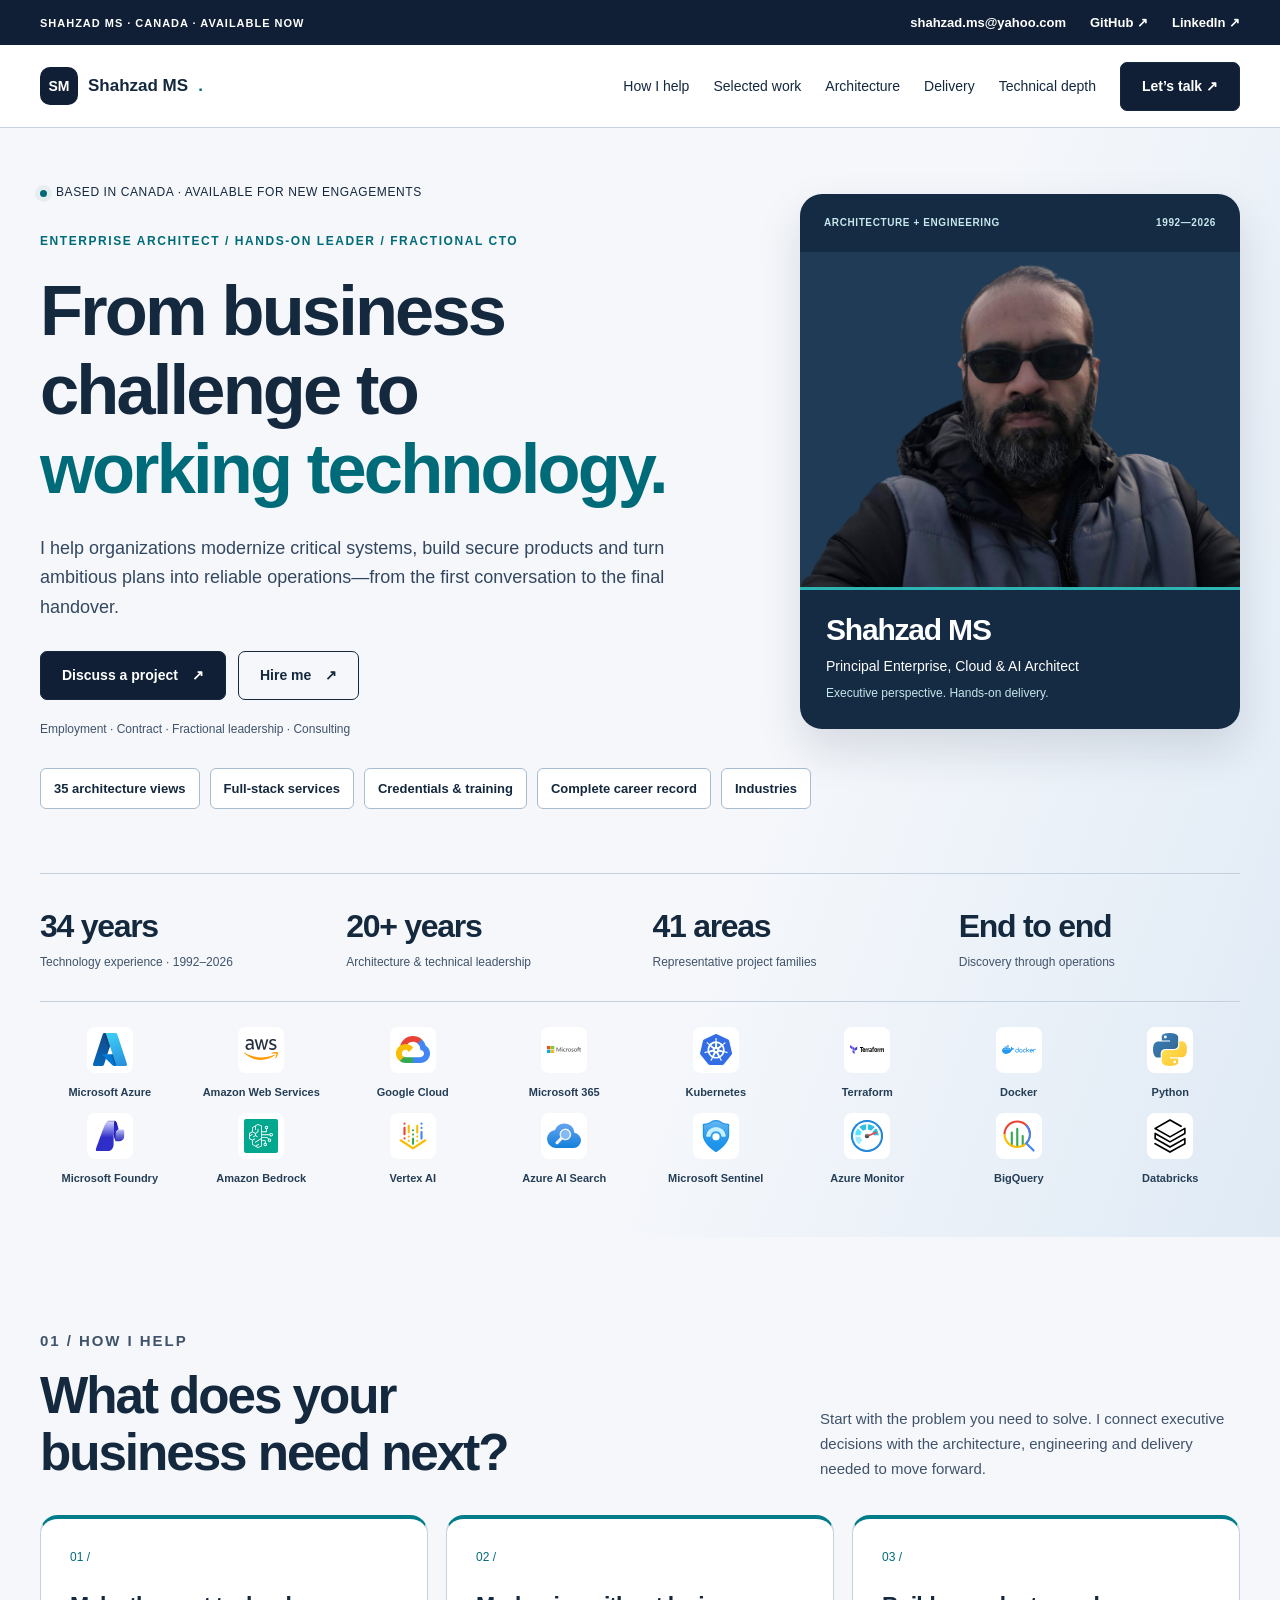
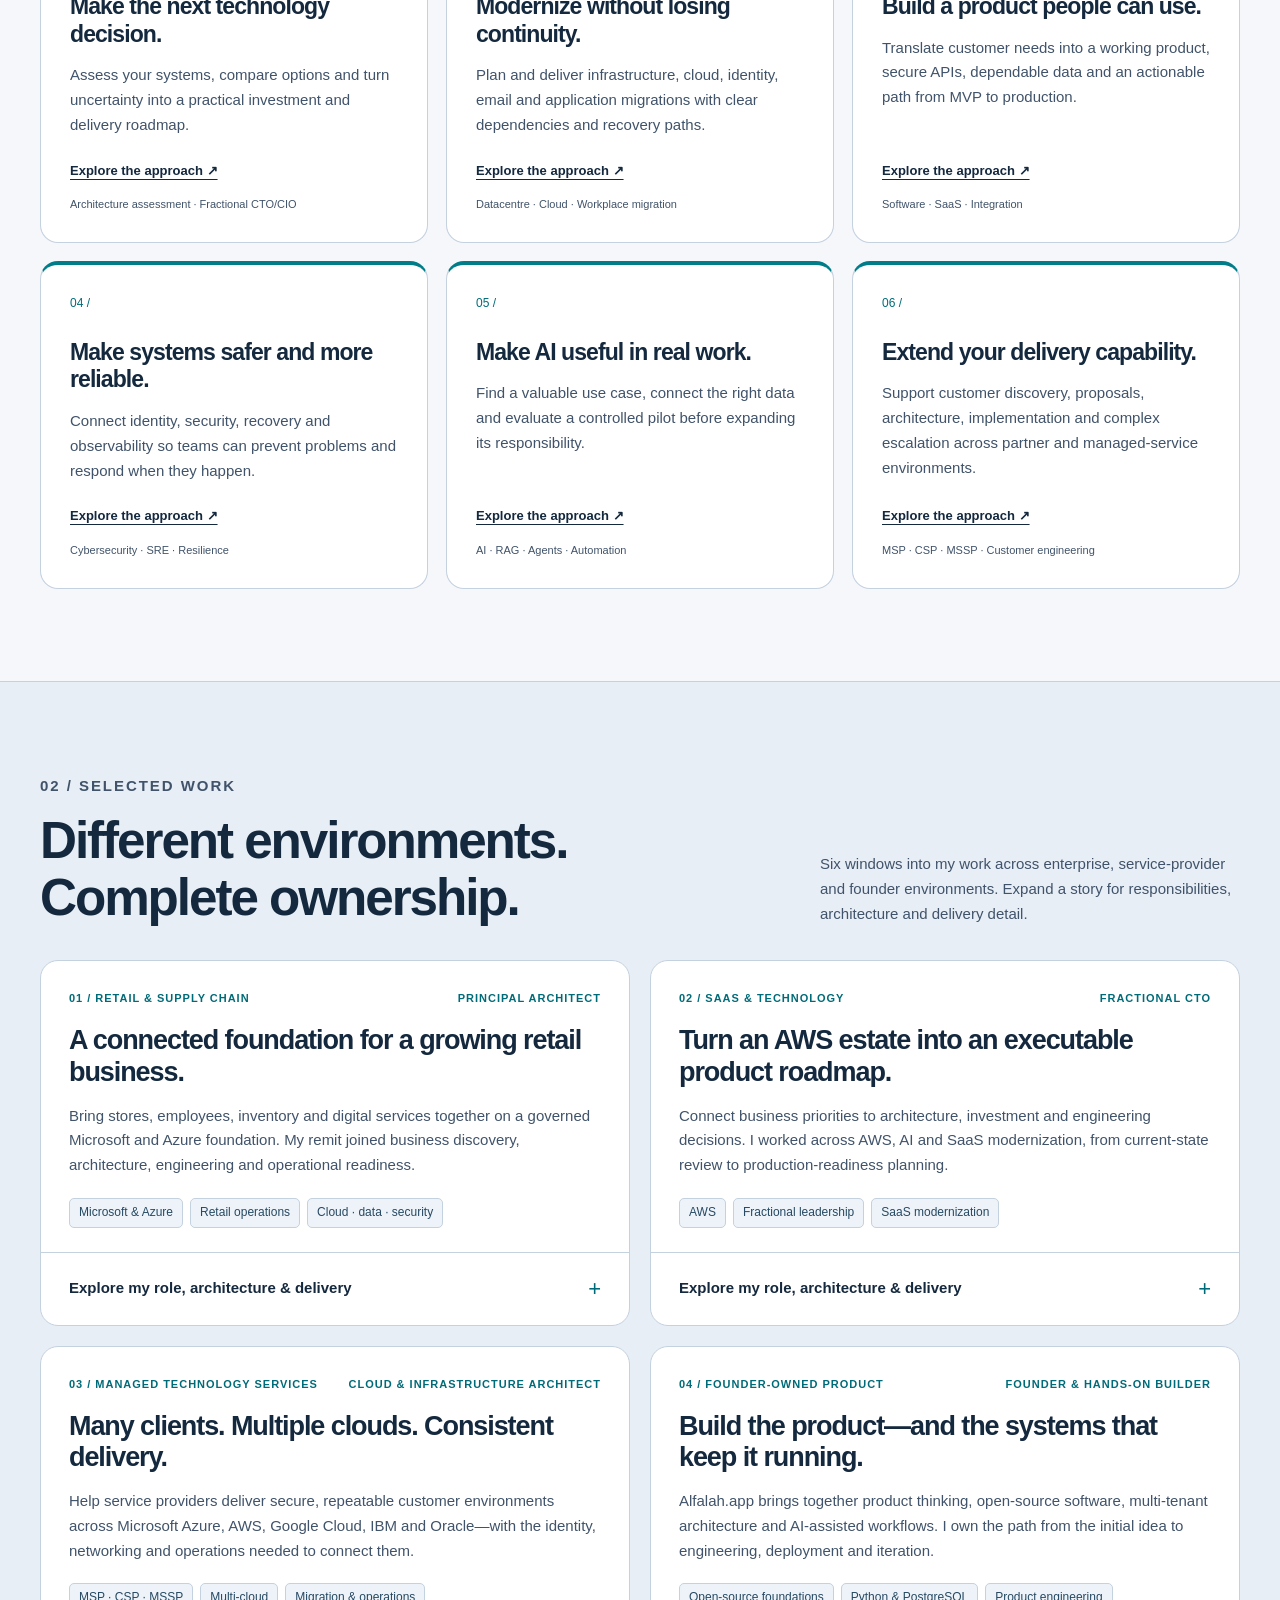
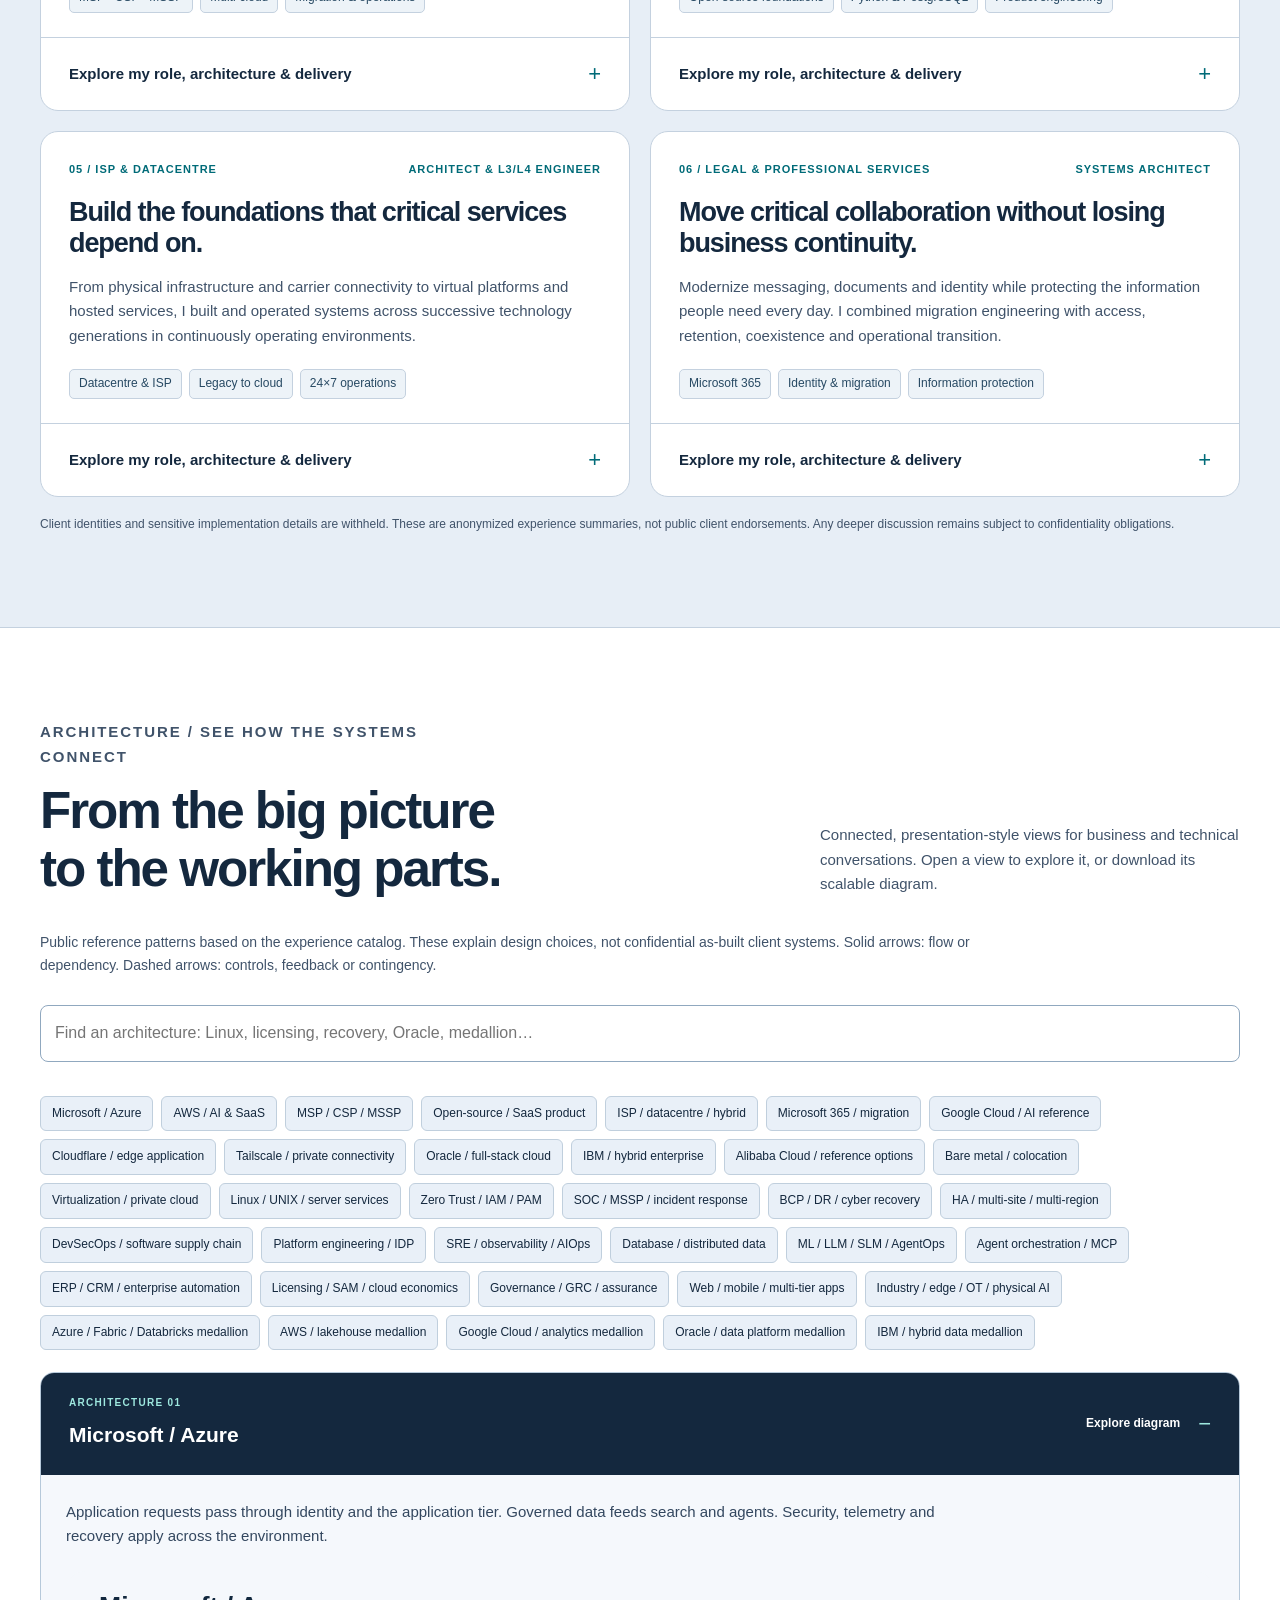
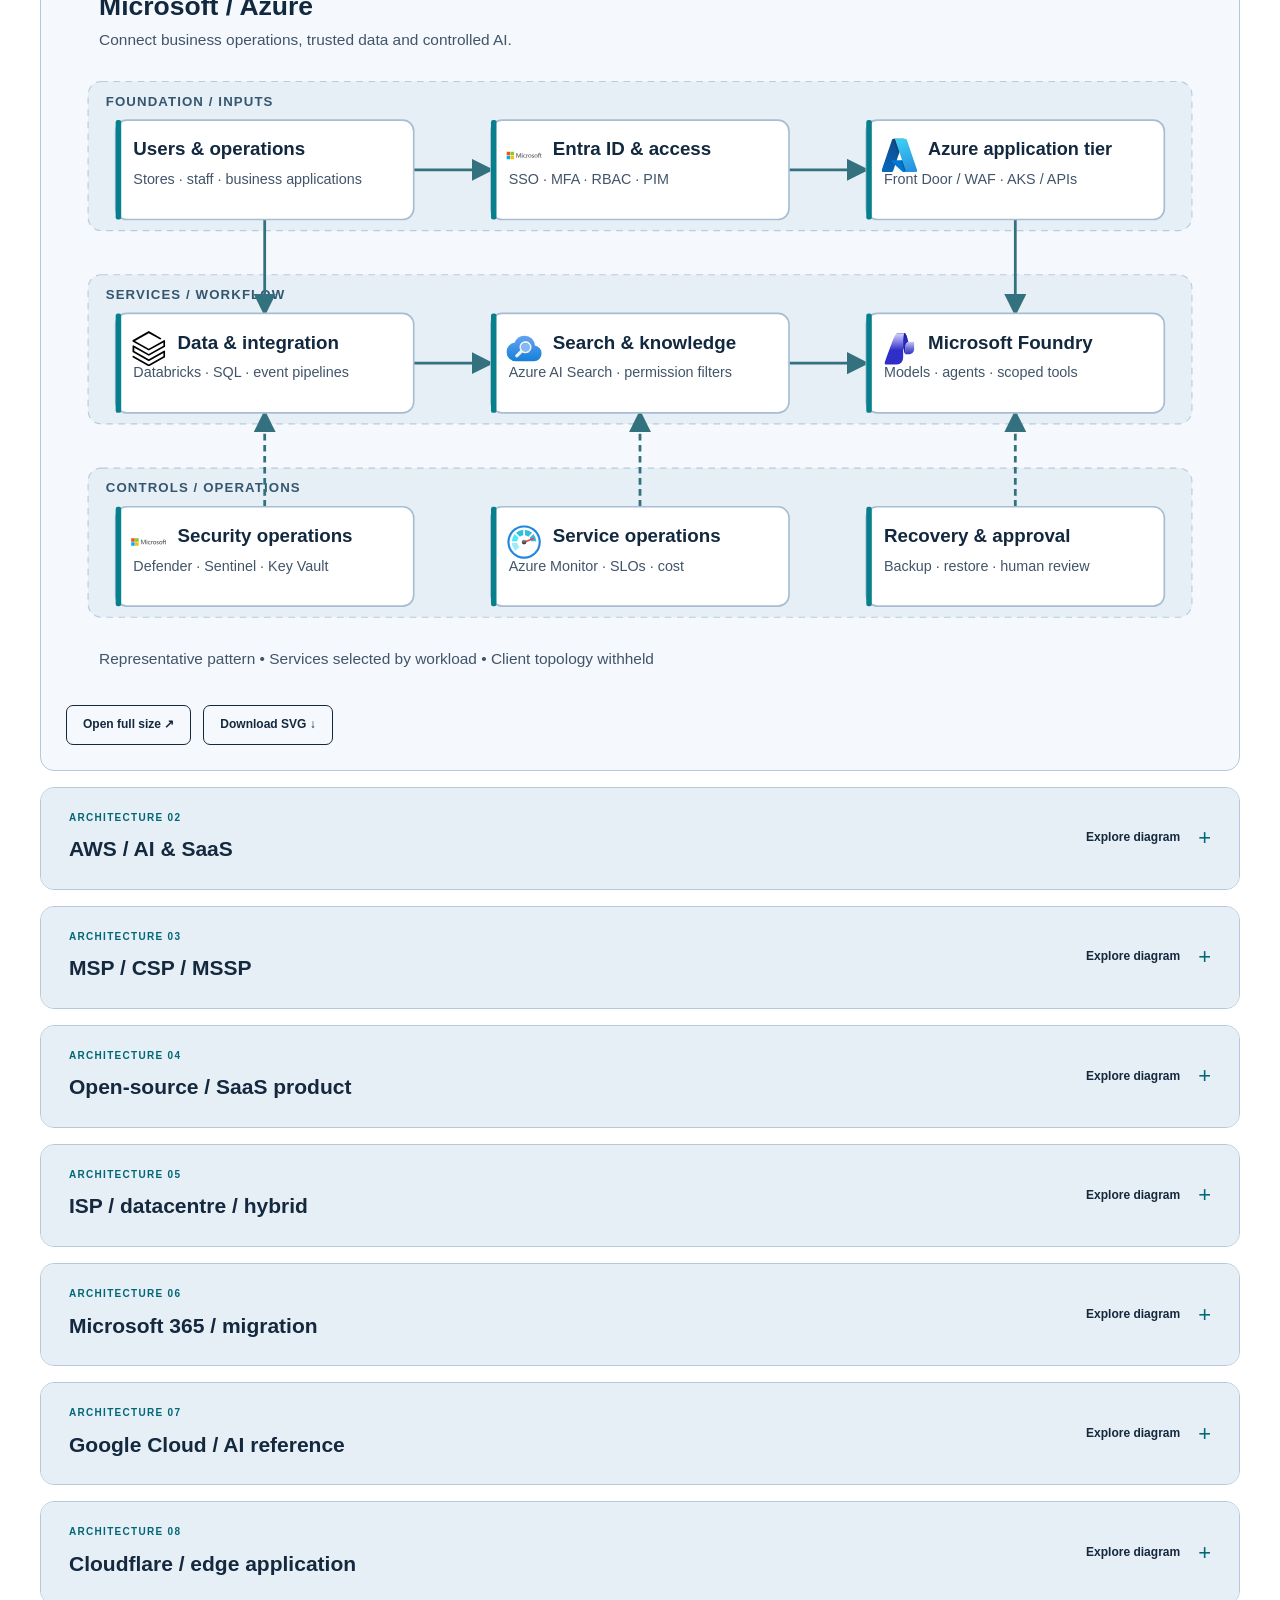
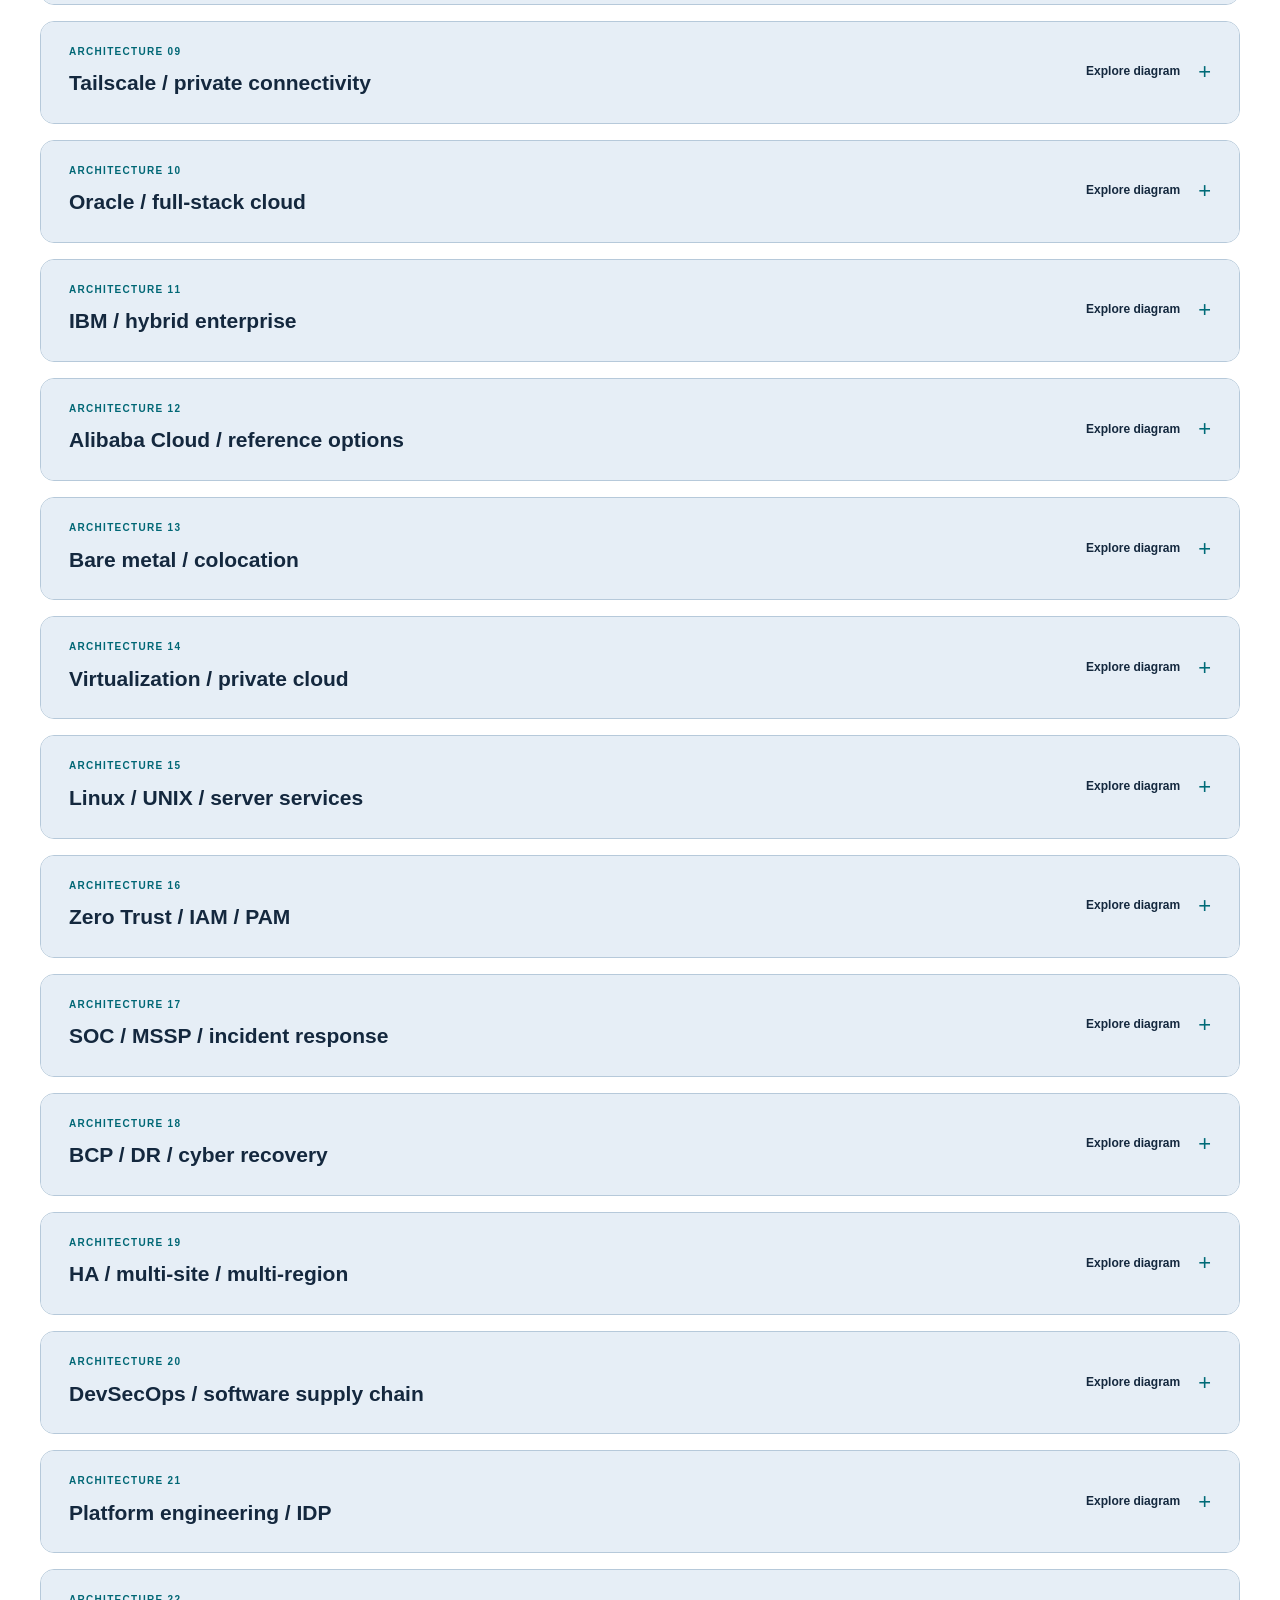
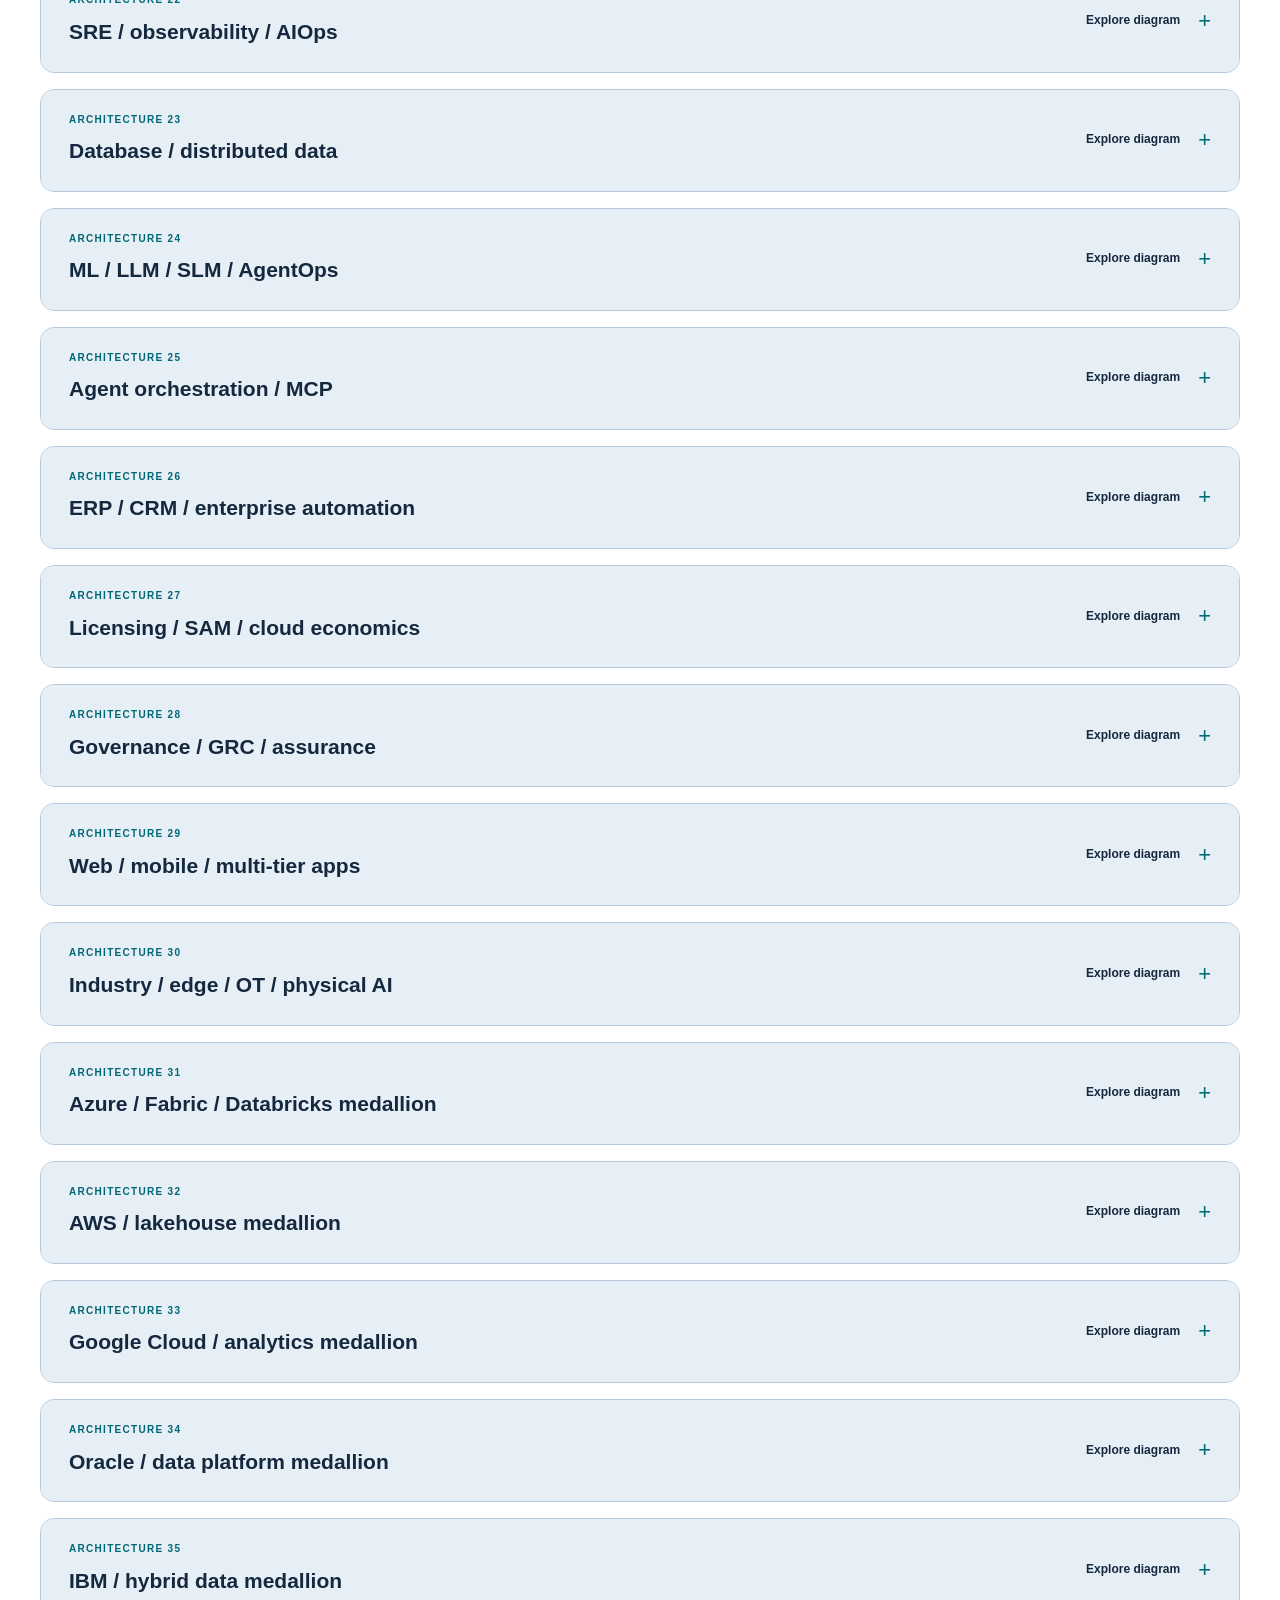
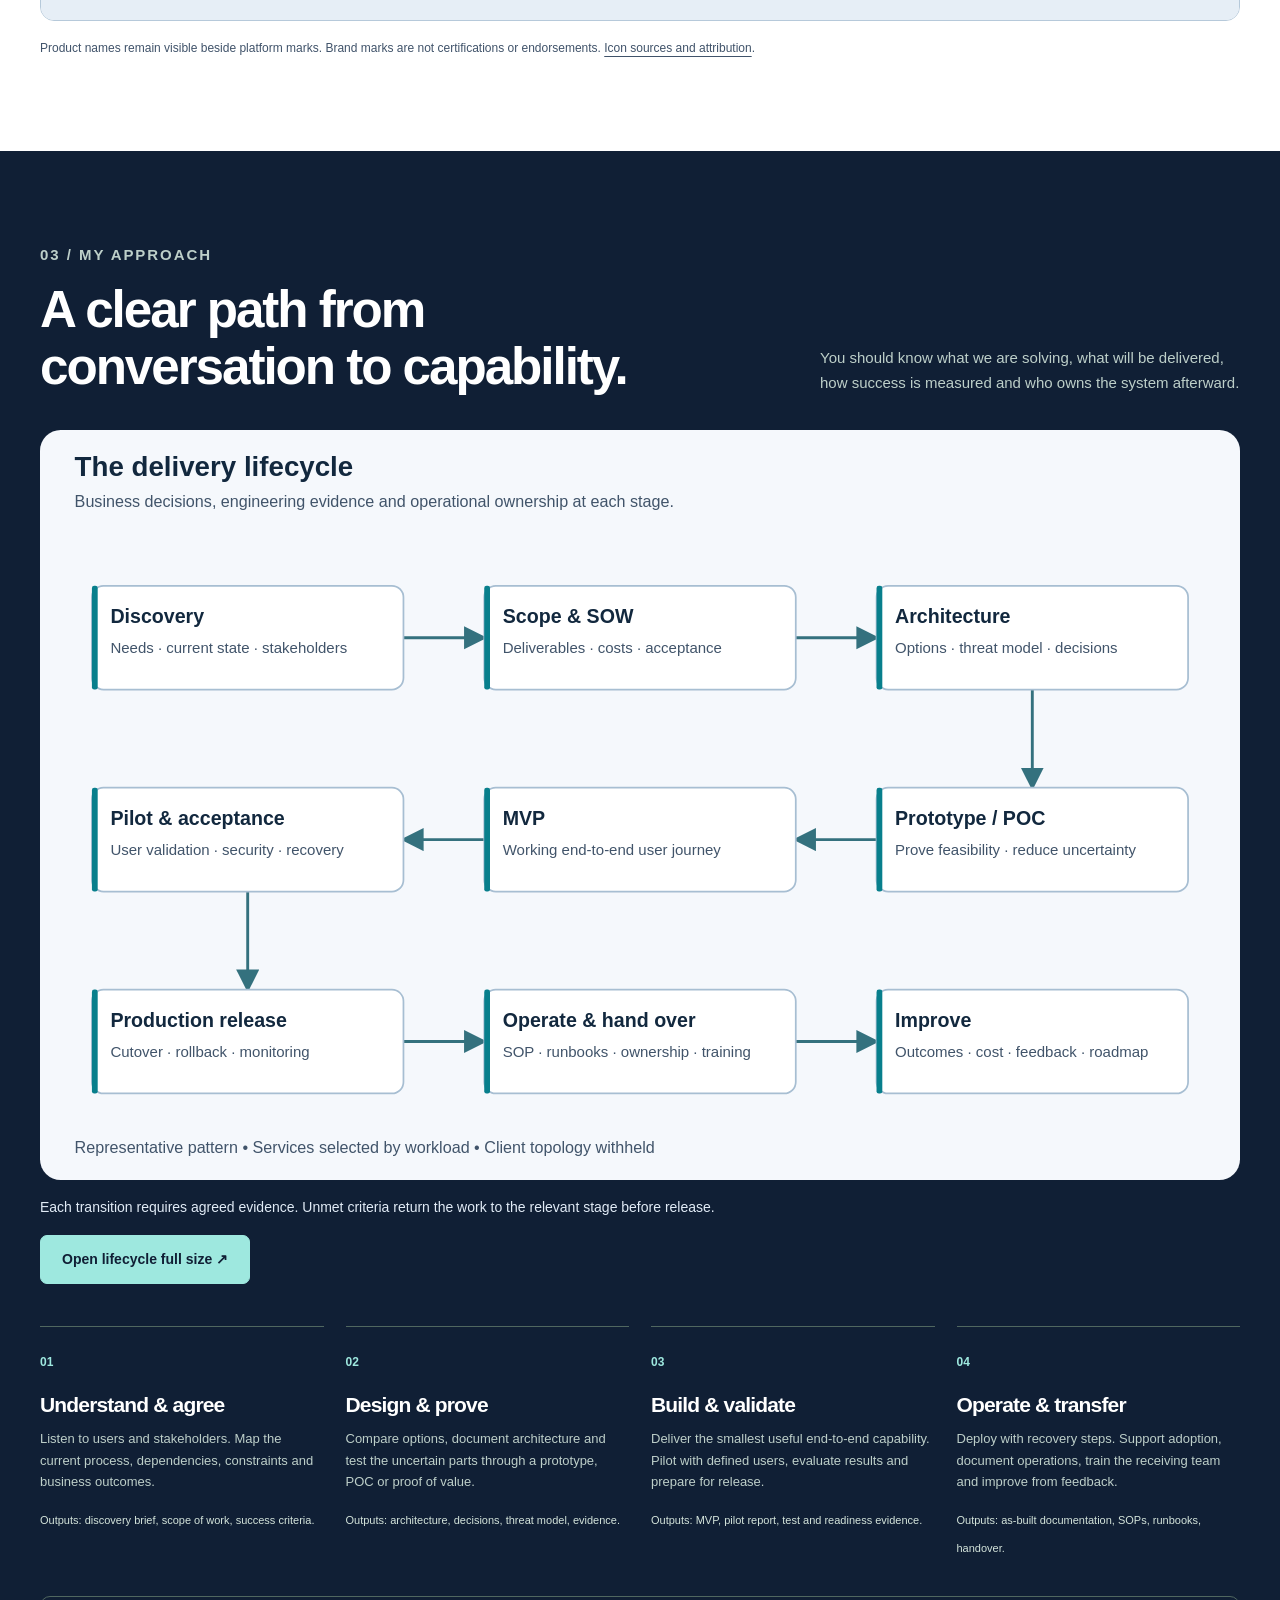
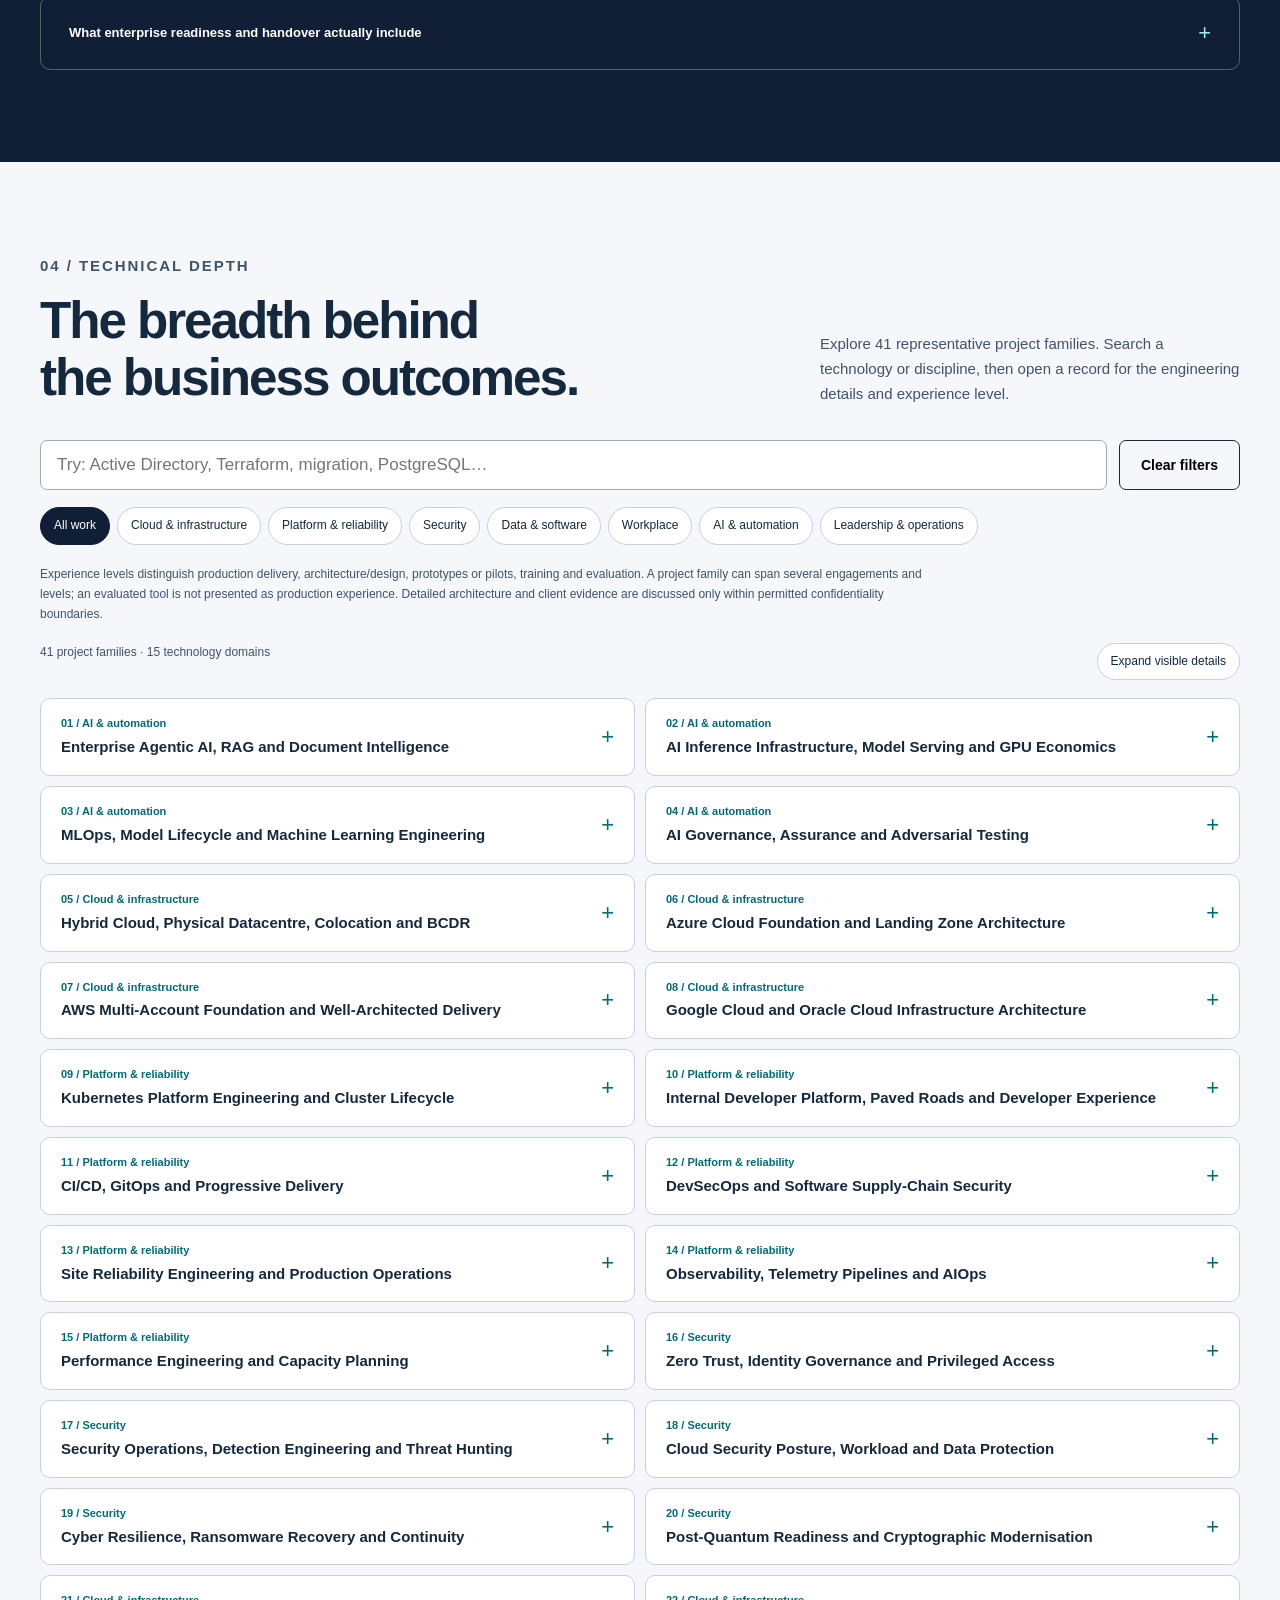
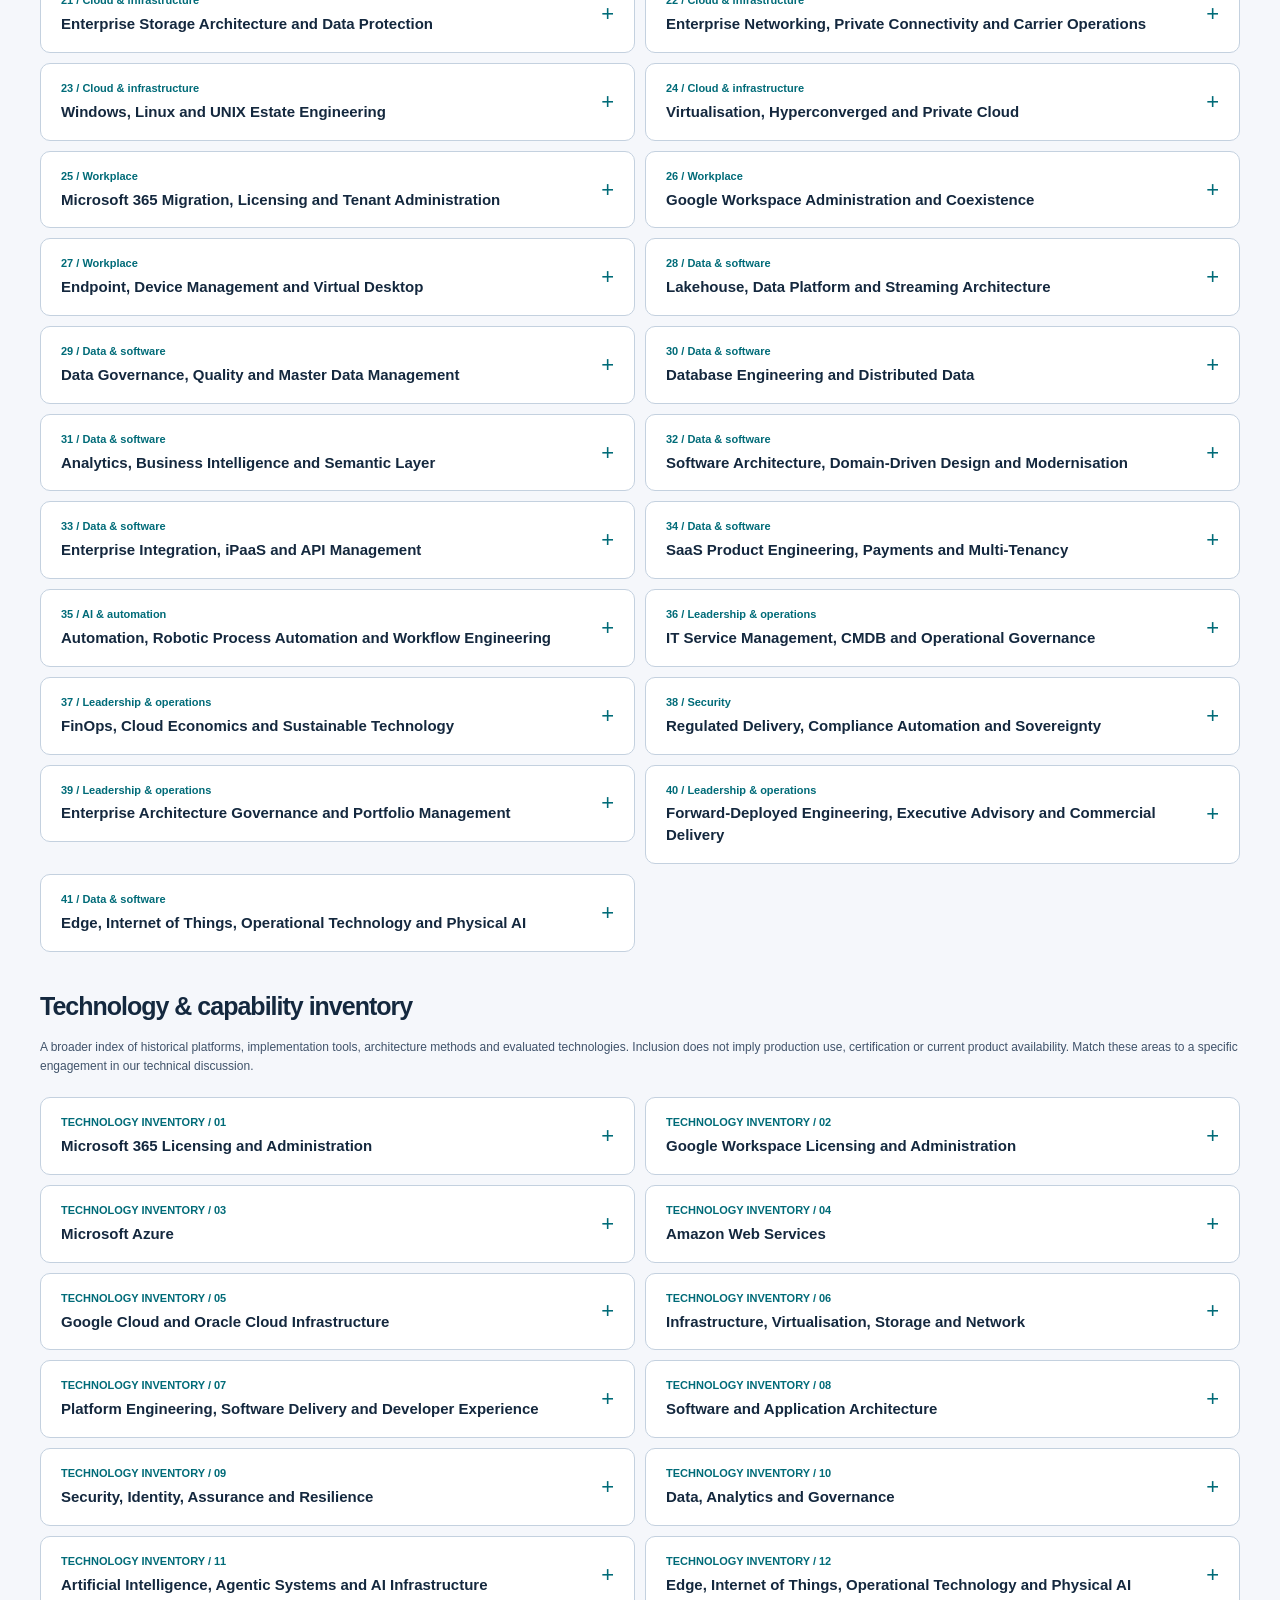
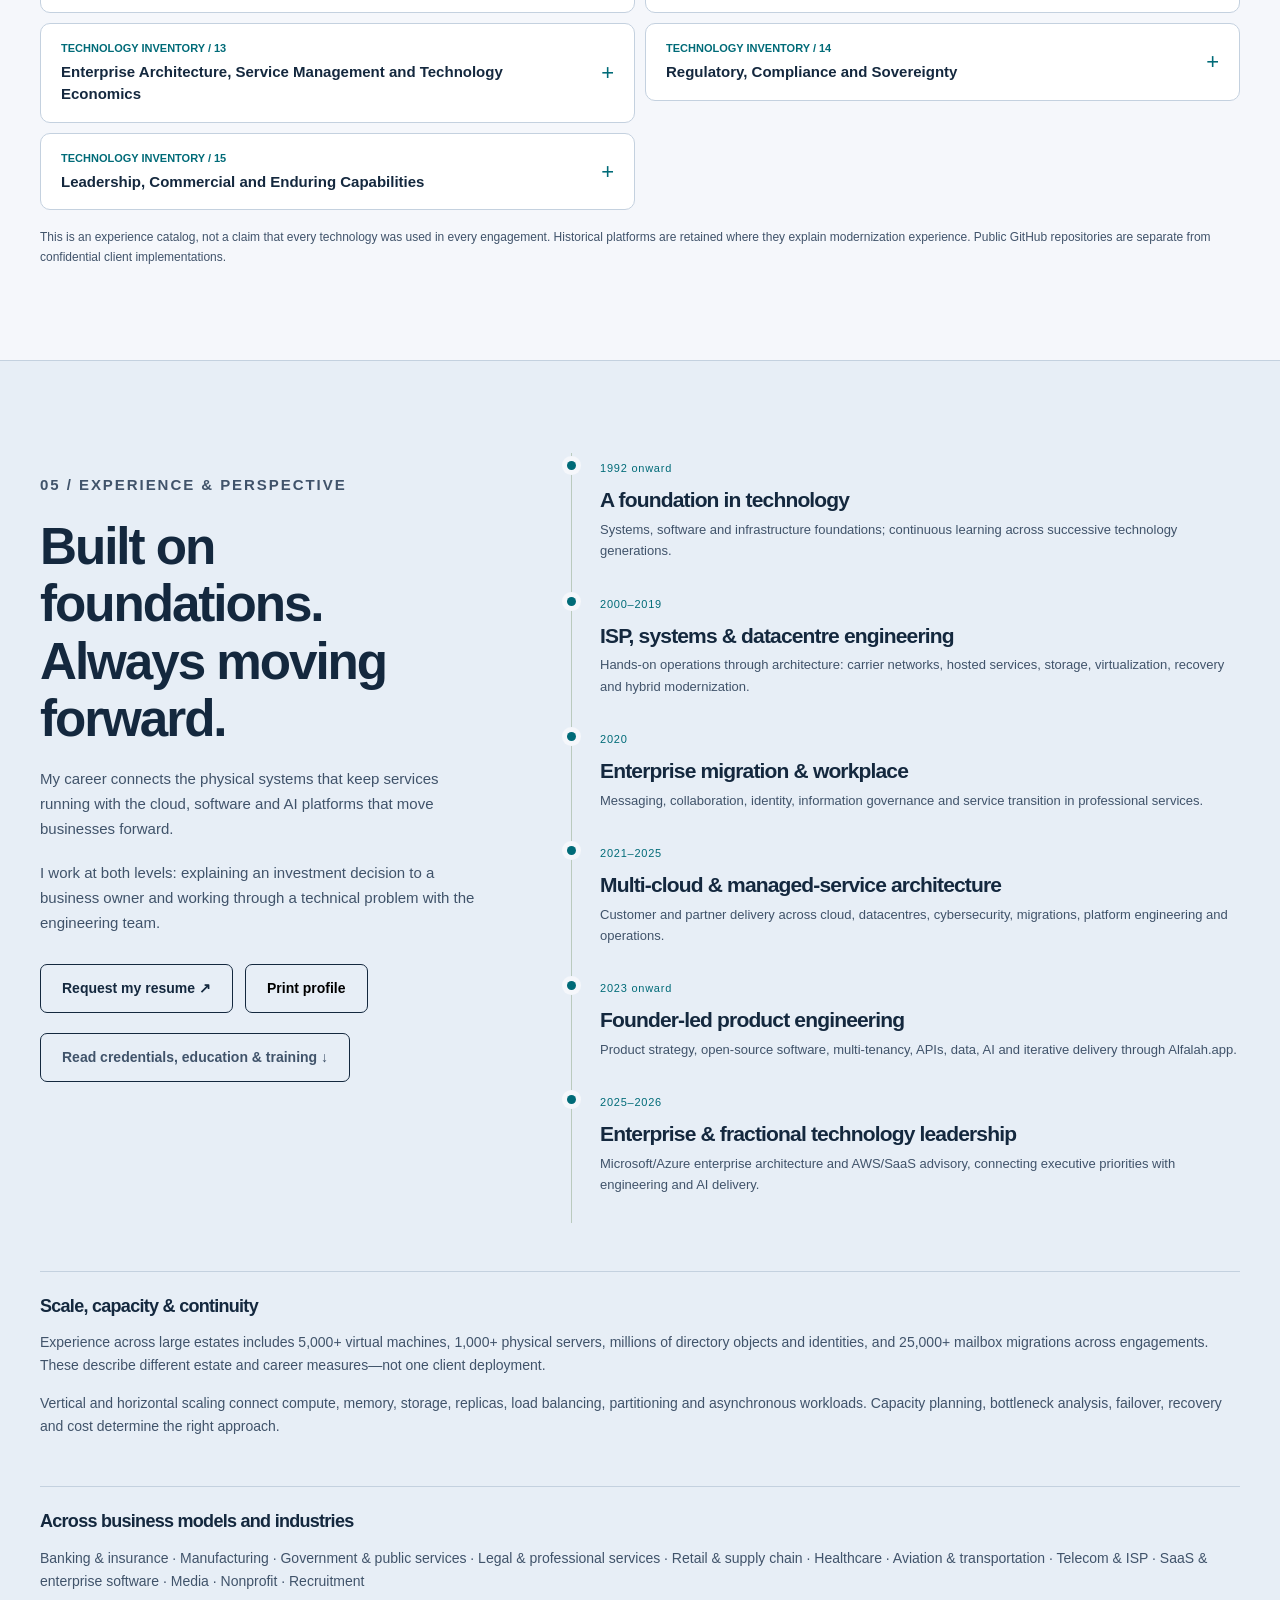
==== commit 39da4c3a: "Expand portfolio with complete source coverage and 35 architecture views" ====
--- a/index.html
+++ b/index.html
@@ -1,10 +1,10 @@
 <!doctype html>
 <html lang="en"><head><meta charset="utf-8"><meta name="viewport" content="width=device-width,initial-scale=1"><meta name="theme-color" content="#102d35"><title>Shahzad MS | Enterprise Architect, Hands-on Technical Leader & Fractional CTO</title><meta name="description" content="34 years connecting business strategy with hands-on technology delivery. Enterprise architecture, cloud, datacentres, cybersecurity, software, data and AI. Available for roles, contracts and fractional leadership."><link rel="canonical" href="https://shahzadms7.github.io/"><meta property="og:title" content="Shahzad MS — From business challenge to working technology"><meta property="og:description" content="Enterprise architecture, hands-on engineering and fractional leadership. Explore 41 project families across infrastructure, cloud, security, software, data and AI."><meta property="og:type" content="website"><meta property="og:url" content="https://shahzadms7.github.io/"><link rel="icon" href="assets/icons/monogram.svg" type="image/svg+xml"><link rel="stylesheet" href="assets/css/portfolio.css"><script defer src="assets/js/portfolio.js"></script><noscript><style>.nav-links{display:flex!important;position:static;flex-wrap:wrap;flex-direction:row;padding:8px;font-size:12px}.nav-inner{height:auto;min-height:68px;flex-wrap:wrap}.menu-button,.catalog-toolbar,.filters,#expand-projects,#print-profile{display:none!important}</style></noscript></head>
 <body><div class="contact-bar"><div class="wrap"><span>SHAHZAD MS · CANADA · AVAILABLE NOW</span><div><a href="mailto:shahzad.ms@yahoo.com">shahzad.ms@yahoo.com</a><a href="https://github.com/shahzadms7">GitHub ↗</a><a href="https://www.linkedin.com/in/shahzadms/">LinkedIn ↗</a></div></div></div><a class="skip" href="#main">Skip to content</a><nav aria-label="Main navigation"><div class="wrap nav-inner"><a class="brand" href="#main" aria-label="Shahzad MS home"><span class="monogram" aria-hidden="true">SM</span>Shahzad MS<span style="color:var(--teal)">.</span></a><button class="menu-button" aria-expanded="false" aria-controls="navigation">Menu</button><div class="nav-links" id="navigation"><a href="#expertise">How I help</a><a href="#work">Selected work</a><a href="#architecture">Architecture</a><a href="#delivery">Delivery</a><a href="#catalog">Technical depth</a><a href="#contact" class="btn primary">Let’s talk ↗</a></div></div></nav>
-<main id="main"><header class="hero"><div class="wrap"><div class="hero-grid"><div><div class="status">BASED IN CANADA · AVAILABLE FOR NEW ENGAGEMENTS</div><p class="eyebrow">Enterprise architect / Hands-on leader / Fractional CTO</p><h1>From business<br>challenge to<br><span>working technology.</span></h1><p class="intro">I help organizations modernize critical systems, build secure products and turn ambitious plans into reliable operations—from the first conversation to the final handover.</p><div class="actions"><a class="btn primary" href="mailto:shahzad.ms@yahoo.com?subject=Project%20or%20advisory%20inquiry">Discuss a project <span aria-hidden="true">↗</span></a><a class="btn" href="mailto:shahzad.ms@yahoo.com?subject=Employment%20or%20contract%20opportunity">Hire me <span aria-hidden="true">↗</span></a></div><p class="hero-meta">Employment · Contract · Fractional leadership · Consulting</p></div><aside class="portrait-card" aria-label="Meet Shahzad MS"><div class="portrait-top"><span>ARCHITECTURE + ENGINEERING</span><span>1992—2026</span></div><img src="assets/images/shahzad-ms.png" alt="Shahzad MS" width="430" height="580" fetchpriority="high"><div class="portrait-caption"><h2>Shahzad MS</h2><p>Principal Enterprise, Cloud & AI Architect</p><span>Executive perspective. Hands-on delivery.</span></div></aside></div><div class="metrics"><div class="metric"><strong>34 years</strong><span>Technology experience · 1992–2026</span></div><div class="metric"><strong>20+ years</strong><span>Architecture & technical leadership</span></div><div class="metric"><strong>41 areas</strong><span>Representative project families</span></div><div class="metric"><strong>End to end</strong><span>Discovery through operations</span></div></div><div class="platform-wall" aria-label="Selected technology platforms"><div><img src="assets/icons/azure.svg" alt="" width="34" height="34"><span>Microsoft Azure</span></div><div><img src="assets/icons/aws.svg" alt="" width="34" height="34"><span>Amazon Web Services</span></div><div><img src="assets/icons/gcp.svg" alt="" width="34" height="34"><span>Google Cloud</span></div><div><img src="assets/icons/microsoft.svg" alt="" width="34" height="34"><span>Microsoft 365</span></div><div><img src="assets/icons/k8s.svg" alt="" width="34" height="34"><span>Kubernetes</span></div><div><img src="assets/icons/terraform.svg" alt="" width="34" height="34"><span>Terraform</span></div><div><img src="assets/icons/docker.svg" alt="" width="34" height="34"><span>Docker</span></div><div><img src="assets/icons/python.svg" alt="" width="34" height="34"><span>Python</span></div><div><img src="assets/icons/foundry.svg" alt="" width="34" height="34"><span>Microsoft Foundry</span></div><div><img src="assets/icons/bedrock.svg" alt="" width="34" height="34"><span>Amazon Bedrock</span></div><div><img src="assets/icons/vertex.svg" alt="" width="34" height="34"><span>Vertex AI</span></div><div><img src="assets/icons/ai-search.svg" alt="" width="34" height="34"><span>Azure AI Search</span></div><div><img src="assets/icons/sentinel.svg" alt="" width="34" height="34"><span>Microsoft Sentinel</span></div><div><img src="assets/icons/azure-monitor.svg" alt="" width="34" height="34"><span>Azure Monitor</span></div><div><img src="assets/icons/bigquery.svg" alt="" width="34" height="34"><span>BigQuery</span></div><div><img src="assets/icons/databricks.svg" alt="" width="34" height="34"><span>Databricks</span></div></div></div></header>
+<main id="main"><header class="hero"><div class="wrap"><div class="hero-grid"><div><div class="status">BASED IN CANADA · AVAILABLE FOR NEW ENGAGEMENTS</div><p class="eyebrow">Enterprise architect / Hands-on leader / Fractional CTO</p><h1>From business<br>challenge to<br><span>working technology.</span></h1><p class="intro">I help organizations modernize critical systems, build secure products and turn ambitious plans into reliable operations—from the first conversation to the final handover.</p><div class="actions"><a class="btn primary" href="mailto:shahzad.ms@yahoo.com?subject=Project%20or%20advisory%20inquiry">Discuss a project <span aria-hidden="true">↗</span></a><a class="btn" href="mailto:shahzad.ms@yahoo.com?subject=Employment%20or%20contract%20opportunity">Hire me <span aria-hidden="true">↗</span></a></div><p class="hero-meta">Employment · Contract · Fractional leadership · Consulting</p></div><aside class="portrait-card" aria-label="Meet Shahzad MS"><div class="portrait-top"><span>ARCHITECTURE + ENGINEERING</span><span>1992—2026</span></div><img src="assets/images/shahzad-ms.png" alt="Shahzad MS" width="430" height="580" fetchpriority="high"><div class="portrait-caption"><h2>Shahzad MS</h2><p>Principal Enterprise, Cloud & AI Architect</p><span>Executive perspective. Hands-on delivery.</span></div></aside></div><div class="browse-links" aria-label="Portfolio sections"><a href="#architecture">35 architecture views</a><a href="#service-models">Full-stack services</a><a href="#credentials">Credentials & training</a><a href="#career-library">Complete career record</a><a href="#industry-solutions">Industries</a></div><div class="metrics"><div class="metric"><strong>34 years</strong><span>Technology experience · 1992–2026</span></div><div class="metric"><strong>20+ years</strong><span>Architecture & technical leadership</span></div><div class="metric"><strong>41 areas</strong><span>Representative project families</span></div><div class="metric"><strong>End to end</strong><span>Discovery through operations</span></div></div><div class="platform-wall" aria-label="Selected technology platforms"><div><img src="assets/icons/azure.svg" alt="" width="34" height="34"><span>Microsoft Azure</span></div><div><img src="assets/icons/aws.svg" alt="" width="34" height="34"><span>Amazon Web Services</span></div><div><img src="assets/icons/gcp.svg" alt="" width="34" height="34"><span>Google Cloud</span></div><div><img src="assets/icons/microsoft.svg" alt="" width="34" height="34"><span>Microsoft 365</span></div><div><img src="assets/icons/k8s.svg" alt="" width="34" height="34"><span>Kubernetes</span></div><div><img src="assets/icons/terraform.svg" alt="" width="34" height="34"><span>Terraform</span></div><div><img src="assets/icons/docker.svg" alt="" width="34" height="34"><span>Docker</span></div><div><img src="assets/icons/python.svg" alt="" width="34" height="34"><span>Python</span></div><div><img src="assets/icons/foundry.svg" alt="" width="34" height="34"><span>Microsoft Foundry</span></div><div><img src="assets/icons/bedrock.svg" alt="" width="34" height="34"><span>Amazon Bedrock</span></div><div><img src="assets/icons/vertex.svg" alt="" width="34" height="34"><span>Vertex AI</span></div><div><img src="assets/icons/ai-search.svg" alt="" width="34" height="34"><span>Azure AI Search</span></div><div><img src="assets/icons/sentinel.svg" alt="" width="34" height="34"><span>Microsoft Sentinel</span></div><div><img src="assets/icons/azure-monitor.svg" alt="" width="34" height="34"><span>Azure Monitor</span></div><div><img src="assets/icons/bigquery.svg" alt="" width="34" height="34"><span>BigQuery</span></div><div><img src="assets/icons/databricks.svg" alt="" width="34" height="34"><span>Databricks</span></div></div></div></header>
 <section class="content" id="expertise"><div class="wrap"><div class="section-head"><div><p class="eyebrow">01 / How I help</p><h2>What does your<br>business need next?</h2></div><p>Start with the problem you need to solve. I connect executive decisions with the architecture, engineering and delivery needed to move forward.</p></div><div class="services"><article class="service"><span class="num">01 /</span><h3>Make the next technology decision.</h3><p>Assess your systems, compare options and turn uncertainty into a practical investment and delivery roadmap.</p><a href="#contact">Explore the approach ↗</a><small>Architecture assessment · Fractional CTO/CIO</small></article><article class="service"><span class="num">02 /</span><h3>Modernize without losing continuity.</h3><p>Plan and deliver infrastructure, cloud, identity, email and application migrations with clear dependencies and recovery paths.</p><a href="#case-05">Explore the approach ↗</a><small>Datacentre · Cloud · Workplace migration</small></article><article class="service"><span class="num">03 /</span><h3>Build a product people can use.</h3><p>Translate customer needs into a working product, secure APIs, dependable data and an actionable path from MVP to production.</p><a href="#case-04">Explore the approach ↗</a><small>Software · SaaS · Integration</small></article><article class="service"><span class="num">04 /</span><h3>Make systems safer and more reliable.</h3><p>Connect identity, security, recovery and observability so teams can prevent problems and respond when they happen.</p><a href="#catalog">Explore the approach ↗</a><small>Cybersecurity · SRE · Resilience</small></article><article class="service"><span class="num">05 /</span><h3>Make AI useful in real work.</h3><p>Find a valuable use case, connect the right data and evaluate a controlled pilot before expanding its responsibility.</p><a href="#case-01">Explore the approach ↗</a><small>AI · RAG · Agents · Automation</small></article><article class="service"><span class="num">06 /</span><h3>Extend your delivery capability.</h3><p>Support customer discovery, proposals, architecture, implementation and complex escalation across partner and managed-service environments.</p><a href="#case-03">Explore the approach ↗</a><small>MSP · CSP · MSSP · Customer engineering</small></article></div></div></section><section class="content tinted" id="work"><div class="wrap"><div class="section-head"><div><p class="eyebrow">02 / Selected work</p><h2>Different environments.<br>Complete ownership.</h2></div><p>Six windows into my work across enterprise, service-provider and founder environments. Expand a story for responsibilities, architecture and delivery detail.</p></div><div class="case-grid"><article class="case" id="case-01"><div class="case-header"><div class="case-id"><span>01 / Retail &amp; supply chain</span><span>Principal architect</span></div><h3>A connected foundation for a growing retail business.</h3><p>Bring stores, employees, inventory and digital services together on a governed Microsoft and Azure foundation. My remit joined business discovery, architecture, engineering and operational readiness.</p><div class="tags"><span class="tag">Microsoft &amp; Azure</span><span class="tag">Retail operations</span><span class="tag">Cloud · data · security</span></div></div><details><summary>Explore my role, architecture & delivery</summary><div class="case-content"><h4>My responsibility</h4><p>I owned architecture across cloud, infrastructure, security, data and AI, translating business needs into deployment standards, integration designs and operating procedures.</p><h4>What I did</h4><ul><li>Designed Azure landing zones, identity controls, private connectivity and policy-driven governance.</li><li>Engineered container-platform patterns using AKS, Helm, infrastructure as code, workload identity and observability.</li><li>Designed a governed retail data foundation, inventory integration and permission-aware AI workflows.</li><li>Took agentic AI through a limited store pilot with evaluation, escalation and release controls.</li></ul><h4>How the work connects</h4><p><a href="#architecture-01">View the connected architecture diagram ↗</a></p><div class="flow" aria-label="Delivery workflow"><span>Store &amp; business needs</span><span>Identity &amp; access</span><span>Data &amp; integration</span><span>Applications &amp; AI</span><span>Monitoring &amp; support</span></div><h4>Architecture & controls</h4><p>Separate enterprise infrastructure scope from AI pilot scope. Identity, data permissions, security policy, service telemetry and recovery procedures span the design.</p><h4>Documentation & transition</h4><p>Architecture decisions, infrastructure templates, deployment guides, pilot criteria, operational runbooks and technical enablement.</p><p class="note">The enterprise program and the limited AI pilot had different rollout boundaries. Detailed client topology and exact site counts are not disclosed here.</p><div class="actions"><a href="mailto:shahzad.ms@yahoo.com?subject=Discuss%20portfolio%20case%2001" class="btn">Discuss a similar challenge ↗</a></div></div></details></article><article class="case" id="case-02"><div class="case-header"><div class="case-id"><span>02 / SaaS &amp; technology</span><span>Fractional CTO</span></div><h3>Turn an AWS estate into an executable product roadmap.</h3><p>Connect business priorities to architecture, investment and engineering decisions. I worked across AWS, AI and SaaS modernization, from current-state review to production-readiness planning.</p><div class="tags"><span class="tag">AWS</span><span class="tag">Fractional leadership</span><span class="tag">SaaS modernization</span></div></div><details><summary>Explore my role, architecture & delivery</summary><div class="case-content"><h4>My responsibility</h4><p>I directed technology strategy and architecture across cloud, applications, data, cybersecurity, AI, reliability and cost. Each platform choice was evaluated against the business and operating model.</p><h4>What I did</h4><ul><li>Established current-state and target-state designs, dependency maps, architecture debt and investment sequencing.</li><li>Designed AWS multi-account governance, networking, identity, compute, containers, serverless and persistence patterns.</li><li>Defined Bedrock-based retrieval, model routing, scoped agent tools, evaluation and inference-cost controls.</li><li>Aligned tenancy, release engineering, observability, recovery and cloud economics with the modernization roadmap.</li></ul><h4>How the work connects</h4><p><a href="#architecture-02">View the connected architecture diagram ↗</a></p><div class="flow" aria-label="Delivery workflow"><span>Business priorities</span><span>Architecture options</span><span>AWS foundation</span><span>Product &amp; AI services</span><span>Operate &amp; optimize</span></div><h4>Architecture & controls</h4><p>Make tenancy, security, availability and cost explicit. Select EC2, containers, serverless and managed data services according to workload needs, rather than combining every service.</p><h4>Documentation & transition</h4><p>Investment roadmap, architecture options, decision records, implementation backlog, readiness criteria and operating-model guidance.</p><p class="note">Fractional strategy and architecture engagement. Individual designs, evaluations and implementation work are distinguished during a permitted technical discussion.</p><div class="actions"><a href="mailto:shahzad.ms@yahoo.com?subject=Discuss%20portfolio%20case%2002" class="btn">Discuss a similar challenge ↗</a></div></div></details></article><article class="case" id="case-03"><div class="case-header"><div class="case-id"><span>03 / Managed technology services</span><span>Cloud &amp; infrastructure architect</span></div><h3>Many clients. Multiple clouds. Consistent delivery.</h3><p>Help service providers deliver secure, repeatable customer environments across Microsoft Azure, AWS, Google Cloud, IBM and Oracle—with the identity, networking and operations needed to connect them.</p><div class="tags"><span class="tag">MSP · CSP · MSSP</span><span class="tag">Multi-cloud</span><span class="tag">Migration &amp; operations</span></div></div><details><summary>Explore my role, architecture & delivery</summary><div class="case-content"><h4>My responsibility</h4><p>I led discovery, architecture, technical qualification, implementation and escalation across customer and partner environments, bridging commercial requirements and engineering execution.</p><h4>What I did</h4><ul><li>Designed cloud foundations, tenant isolation, delegated administration and customer-specific policy.</li><li>Worked across datacentres, networks, storage, databases, identity, cloud platforms and enterprise migrations.</li><li>Integrated security operations, monitoring, recovery and L1/L2/L3 escalation into service delivery.</li><li>Enabled partners with architecture workshops, proof-of-value environments, proposals, deployment guides and troubleshooting playbooks.</li></ul><h4>How the work connects</h4><p><a href="#architecture-03">View the connected architecture diagram ↗</a></p><div class="flow" aria-label="Delivery workflow"><span>Customer qualification</span><span>Tenant &amp; cloud foundation</span><span>Build or migrate</span><span>Service transition</span><span>Support &amp; improvement</span></div><h4>Architecture & controls</h4><p>Customer boundaries, least privilege, change control, recovery sequencing and documented ownership support repeatable multi-tenant operations.</p><h4>Documentation & transition</h4><p>Service catalog, deployment standards, migration waves, acceptance checks, SLA/OLA responsibilities and escalation runbooks.</p><p class="note">Multiple engagements across service-provider environments. Platform and scale details vary by customer and are not combined into a single fictional deployment.</p><div class="actions"><a href="mailto:shahzad.ms@yahoo.com?subject=Discuss%20portfolio%20case%2003" class="btn">Discuss a similar challenge ↗</a></div></div></details></article><article class="case" id="case-04"><div class="case-header"><div class="case-id"><span>04 / Founder-owned product</span><span>Founder &amp; hands-on builder</span></div><h3>Build the product—and the systems that keep it running.</h3><p>Alfalah.app brings together product thinking, open-source software, multi-tenant architecture and AI-assisted workflows. I own the path from the initial idea to engineering, deployment and iteration.</p><div class="tags"><span class="tag">Open-source foundations</span><span class="tag">Python &amp; PostgreSQL</span><span class="tag">Product engineering</span></div></div><details><summary>Explore my role, architecture & delivery</summary><div class="case-content"><h4>My responsibility</h4><p>I translate user needs into architecture and working software, combining product ownership with application, data, platform, security and AI engineering.</p><h4>What I did</h4><ul><li>Built around Python, Django/FastAPI, PostgreSQL, pgvector, Redis, background workers and containers.</li><li>Designed tenant-aware identity, authorization, APIs, document workflows and retrieval boundaries.</li><li>Developed model-provider abstraction, evaluation, observability and cost-aware AI patterns.</li><li>Maintained deployment, testing, backup, runbooks and a roadmap separating working capability from future expansion.</li></ul><h4>How the work connects</h4><p><a href="#architecture-04">View the connected architecture diagram ↗</a></p><div class="flow" aria-label="Delivery workflow"><span>User problem</span><span>Product &amp; data model</span><span>Working vertical slice</span><span>Controlled release</span><span>Feedback &amp; iteration</span></div><h4>Architecture & controls</h4><p>Tenant isolation, authorization checks, secrets, data retention, recovery and measurable model quality are core design concerns. Open-source software and managed hosting are distinct parts of the stack.</p><h4>Documentation & transition</h4><p>Source code, architecture decisions, deployment configuration, operational guidance and an evolving product backlog.</p><p class="note">Founder-led product with iterative delivery. This portfolio does not present all roadmap features or intended global scale as verified live usage.</p><div class="actions"><a href="mailto:shahzad.ms@yahoo.com?subject=Discuss%20portfolio%20case%2004" class="btn">Discuss a similar challenge ↗</a></div></div></details></article><article class="case" id="case-05"><div class="case-header"><div class="case-id"><span>05 / ISP &amp; datacentre</span><span>Architect &amp; L3/L4 engineer</span></div><h3>Build the foundations that critical services depend on.</h3><p>From physical infrastructure and carrier connectivity to virtual platforms and hosted services, I built and operated systems across successive technology generations in continuously operating environments.</p><div class="tags"><span class="tag">Datacentre &amp; ISP</span><span class="tag">Legacy to cloud</span><span class="tag">24×7 operations</span></div></div><details><summary>Explore my role, architecture & delivery</summary><div class="case-content"><h4>My responsibility</h4><p>I progressed through systems administration, engineering and architecture, combining hands-on infrastructure work with availability, migration, capacity and operational accountability.</p><h4>What I did</h4><ul><li>Worked across rack, power, cabling, compute, storage, networking and Tier I–IV datacentre environments.</li><li>Engineered Internet connectivity, routing, DNS, mail, web and database hosting with customer isolation.</li><li>Modernized physical estates through virtualization, private/hybrid cloud, automation and migration waves.</li><li>Operated incident escalation, backup/recovery, capacity planning and infrastructure lifecycle management.</li></ul><h4>How the work connects</h4><p><a href="#architecture-05">View the connected architecture diagram ↗</a></p><div class="flow" aria-label="Delivery workflow"><span>Facility &amp; carrier</span><span>Compute · storage · network</span><span>Identity &amp; hosted services</span><span>Customer provisioning</span><span>Availability &amp; recovery</span></div><h4>Architecture & controls</h4><p>Availability depends on the whole chain: facility, carrier, network, storage, operating system and application. Designs addressed redundancy, fault isolation, dependencies and recovery.</p><h4>Documentation & transition</h4><p>Build standards, topology, provisioning procedures, migration plans, incident runbooks and recovery exercises.</p><p class="note">Experience includes critical and security-sensitive datacentre environments. No client identity, facility certification or personal security clearance is asserted by this description.</p><div class="actions"><a href="mailto:shahzad.ms@yahoo.com?subject=Discuss%20portfolio%20case%2005" class="btn">Discuss a similar challenge ↗</a></div></div></details></article><article class="case" id="case-06"><div class="case-header"><div class="case-id"><span>06 / Legal &amp; professional services</span><span>Systems architect</span></div><h3>Move critical collaboration without losing business continuity.</h3><p>Modernize messaging, documents and identity while protecting the information people need every day. I combined migration engineering with access, retention, coexistence and operational transition.</p><div class="tags"><span class="tag">Microsoft 365</span><span class="tag">Identity &amp; migration</span><span class="tag">Information protection</span></div></div><details><summary>Explore my role, architecture & delivery</summary><div class="case-content"><h4>My responsibility</h4><p>I designed and executed migration and hybrid-identity work, aligning technical cutover with information governance and user adoption.</p><h4>What I did</h4><ul><li>Planned discovery, coexistence, pilot validation, migration waves and reconciliation.</li><li>Worked across Exchange Online, SharePoint Online, Teams, directory synchronization and hybrid identity.</li><li>Applied access controls, retention, legal-hold and auditability requirements to collaboration systems.</li><li>Prepared rollback contingencies, hypercare, administrator guidance and operational handover.</li></ul><h4>How the work connects</h4><p><a href="#architecture-06">View the connected architecture diagram ↗</a></p><div class="flow" aria-label="Delivery workflow"><span>Inventory &amp; access</span><span>Coexistence &amp; pilot</span><span>Migration waves</span><span>Reconcile &amp; validate</span><span>Adoption &amp; support</span></div><h4>Architecture & controls</h4><p>Mailbox counts, user counts and document volume are distinct measures. Reconciliation, access verification and business validation determine migration acceptance.</p><h4>Documentation & transition</h4><p>Migration and reconciliation records, identity design, administrative procedures, retention guidance and support ownership.</p><p class="note">An anonymized professional-services engagement. Client-specific volumes, topology and dates are withheld from the public case.</p><div class="actions"><a href="mailto:shahzad.ms@yahoo.com?subject=Discuss%20portfolio%20case%2006" class="btn">Discuss a similar challenge ↗</a></div></div></details></article></div><p class="note">Client identities and sensitive implementation details are withheld. These are anonymized experience summaries, not public client endorsements. Any deeper discussion remains subject to confidentiality obligations.</p></div></section>
-<section class="content architecture-section" id="architecture"><div class="wrap"><div class="section-head"><div><p class="eyebrow">Architecture / See how the systems connect</p><h2>From the big picture<br>to the working parts.</h2></div><p>Connected, presentation-style views for business and technical conversations. Open a view to explore it, or download its scalable diagram.</p></div><p class="diagram-disclaimer">Public reference patterns based on the experience catalog. These explain design choices, not confidential as-built client systems. Solid arrows: flow or dependency. Dashed arrows: controls, feedback or contingency.</p><details class="architecture-view" id="architecture-01" open><summary><span><small>ARCHITECTURE 01</small>Microsoft / Azure</span><span class="view-hint">Explore diagram</span></summary><div class="architecture-body"><p>Application requests pass through identity and the application tier. Governed data feeds search and agents. Security, telemetry and recovery apply across the environment.</p><figure><img src="assets/diagrams/architecture-01.svg" width="1040" height="650" loading="lazy" alt="Application requests pass through identity and the application tier. Governed data feeds search and agents. Security, telemetry and recovery apply across the environment."></figure><div class="diagram-actions"><a class="btn" href="assets/diagrams/architecture-01.svg" target="_blank" rel="noopener">Open full size ↗</a><a class="btn" href="assets/diagrams/architecture-01.svg" download>Download SVG ↓</a></div></div></details><details class="architecture-view" id="architecture-02" ><summary><span><small>ARCHITECTURE 02</small>AWS / AI &amp; SaaS</span><span class="view-hint">Explore diagram</span></summary><div class="architecture-body"><p>Authenticated product requests use application services. Bedrock retrieves permitted knowledge and calls scoped business tools. Observability, account controls and recovery span every layer.</p><figure><img src="assets/diagrams/architecture-02.svg" width="1040" height="650" loading="lazy" alt="Authenticated product requests use application services. Bedrock retrieves permitted knowledge and calls scoped business tools. Observability, account controls and recovery span every layer."></figure><div class="diagram-actions"><a class="btn" href="assets/diagrams/architecture-02.svg" target="_blank" rel="noopener">Open full size ↗</a><a class="btn" href="assets/diagrams/architecture-02.svg" download>Download SVG ↓</a></div></div></details><details class="architecture-view" id="architecture-03" ><summary><span><small>ARCHITECTURE 03</small>MSP / CSP / MSSP</span><span class="view-hint">Explore diagram</span></summary><div class="architecture-body"><p>Discovery defines the service contract and customer boundary. Reusable standards feed separately isolated cloud environments. Support, security, recovery and reporting complete the operating model.</p><figure><img src="assets/diagrams/architecture-03.svg" width="1040" height="650" loading="lazy" alt="Discovery defines the service contract and customer boundary. Reusable standards feed separately isolated cloud environments. Support, security, recovery and reporting complete the operating model."></figure><div class="diagram-actions"><a class="btn" href="assets/diagrams/architecture-03.svg" target="_blank" rel="noopener">Open full size ↗</a><a class="btn" href="assets/diagrams/architecture-03.svg" download>Download SVG ↓</a></div></div></details><details class="architecture-view" id="architecture-04" ><summary><span><small>ARCHITECTURE 04</small>Open-source / SaaS product</span><span class="view-hint">Explore diagram</span></summary><div class="architecture-body"><p>Tenant-aware application access protects data and retrieval. Background jobs handle longer tasks. Versioned releases, restore procedures and feedback support the product lifecycle; this is not a claim of all roadmap features being live.</p><figure><img src="assets/diagrams/architecture-04.svg" width="1040" height="650" loading="lazy" alt="Tenant-aware application access protects data and retrieval. Background jobs handle longer tasks. Versioned releases, restore procedures and feedback support the product lifecycle; this is not a claim of all roadmap features being live."></figure><div class="diagram-actions"><a class="btn" href="assets/diagrams/architecture-04.svg" target="_blank" rel="noopener">Open full size ↗</a><a class="btn" href="assets/diagrams/architecture-04.svg" download>Download SVG ↓</a></div></div></details><details class="architecture-view" id="architecture-05" ><summary><span><small>ARCHITECTURE 05</small>ISP / datacentre / hybrid</span><span class="view-hint">Explore diagram</span></summary><div class="architecture-body"><p>Facilities and carrier networks support compute and storage. Virtual platforms host customer services. Hybrid connectivity, monitoring and tested recovery address failures across layers.</p><figure><img src="assets/diagrams/architecture-05.svg" width="1040" height="650" loading="lazy" alt="Facilities and carrier networks support compute and storage. Virtual platforms host customer services. Hybrid connectivity, monitoring and tested recovery address failures across layers."></figure><div class="diagram-actions"><a class="btn" href="assets/diagrams/architecture-05.svg" target="_blank" rel="noopener">Open full size ↗</a><a class="btn" href="assets/diagrams/architecture-05.svg" download>Download SVG ↓</a></div></div></details><details class="architecture-view" id="architecture-06" ><summary><span><small>ARCHITECTURE 06</small>Microsoft 365 / migration</span><span class="view-hint">Explore diagram</span></summary><div class="architecture-body"><p>Inventory and pilot precede staged moves. Business checks and reconciliation gate cutover. Rollback remains available until acceptance, followed by hypercare and operational ownership.</p><figure><img src="assets/diagrams/architecture-06.svg" width="1040" height="650" loading="lazy" alt="Inventory and pilot precede staged moves. Business checks and reconciliation gate cutover. Rollback remains available until acceptance, followed by hypercare and operational ownership."></figure><div class="diagram-actions"><a class="btn" href="assets/diagrams/architecture-06.svg" target="_blank" rel="noopener">Open full size ↗</a><a class="btn" href="assets/diagrams/architecture-06.svg" download>Download SVG ↓</a></div></div></details><details class="architecture-view" id="architecture-07" ><summary><span><small>ARCHITECTURE 07</small>Google Cloud / AI reference</span><span class="view-hint">Explore diagram</span></summary><div class="architecture-body"><p>Reference pattern for discussion, not a separate claimed client deployment. Governed retrieval supplies context to AI services; tools, output evaluation and access controls limit the workflow.</p><figure><img src="assets/diagrams/architecture-07.svg" width="1040" height="650" loading="lazy" alt="Reference pattern for discussion, not a separate claimed client deployment. Governed retrieval supplies context to AI services; tools, output evaluation and access controls limit the workflow."></figure><div class="diagram-actions"><a class="btn" href="assets/diagrams/architecture-07.svg" target="_blank" rel="noopener">Open full size ↗</a><a class="btn" href="assets/diagrams/architecture-07.svg" download>Download SVG ↓</a></div></div></details><p class="note">Product names remain visible beside platform marks. Brand marks are not certifications or endorsements. <a href="ICON_SOURCES.md">Icon sources and attribution</a>.</p></div></section><section class="content delivery" id="delivery"><div class="wrap"><div class="section-head"><div><p class="eyebrow">03 / My approach</p><h2>A clear path from<br>conversation to capability.</h2></div><p>You should know what we are solving, what will be delivered, how success is measured and who owns the system afterward.</p></div><figure class="lifecycle"><img src="assets/diagrams/delivery-lifecycle.svg" width="1040" height="650" loading="lazy" alt="Discovery to scope, architecture, prototype, MVP, pilot acceptance, production, handover and improvement."><figcaption>Each transition requires agreed evidence. Unmet criteria return the work to the relevant stage before release.</figcaption><a class="btn light" href="assets/diagrams/delivery-lifecycle.svg" target="_blank" rel="noopener">Open lifecycle full size ↗</a></figure><div class="steps"><div class="step"><b>01</b><h3>Understand & agree</h3><p>Listen to users and stakeholders. Map the current process, dependencies, constraints and business outcomes.</p><small>Outputs: discovery brief, scope of work, success criteria.</small></div><div class="step"><b>02</b><h3>Design & prove</h3><p>Compare options, document architecture and test the uncertain parts through a prototype, POC or proof of value.</p><small>Outputs: architecture, decisions, threat model, evidence.</small></div><div class="step"><b>03</b><h3>Build & validate</h3><p>Deliver the smallest useful end-to-end capability. Pilot with defined users, evaluate results and prepare for release.</p><small>Outputs: MVP, pilot report, test and readiness evidence.</small></div><div class="step"><b>04</b><h3>Operate & transfer</h3><p>Deploy with recovery steps. Support adoption, document operations, train the receiving team and improve from feedback.</p><small>Outputs: as-built documentation, SOPs, runbooks, handover.</small></div></div><details><summary>What enterprise readiness and handover actually include</summary><div class="sop"><p><strong>Define the service:</strong> users, transaction paths, data classification, dependencies, capacity, business owner and measurable availability, latency and recovery objectives.</p><p><strong>Control the release:</strong> access boundaries, security review, meaningful tests, restore validation, monitoring, versioned artifacts, cutover instructions and rollback criteria.</p><p><strong>Transfer responsibility:</strong> current architecture, configuration references, standard operating procedures, incident and recovery runbooks, support ownership, known issues and practical knowledge transfer.</p><p><strong>Close the loop:</strong> review adoption, service health, cost and business outcomes. A receiving team should be able to operate and recover the service. Stages are adapted to the engagement; an assessment or migration does not need an artificial product lifecycle.</p></div></details></div></section>
-<section class="content" id="catalog"><div class="wrap"><div class="section-head"><div><p class="eyebrow">04 / Technical depth</p><h2>The breadth behind<br>the business outcomes.</h2></div><p>Explore 41 representative project families. Search a technology or discipline, then open a record for the engineering details and experience level.</p></div><div class="catalog-toolbar"><div class="search"><label class="sr-only" for="project-search">Search project families and technologies</label><input id="project-search" type="search" placeholder="Try: Active Directory, Terraform, migration, PostgreSQL…" autocomplete="off"></div><button class="btn" id="reset-search">Clear filters</button></div><div class="filters" role="group" aria-label="Filter project families"><button class="filter" data-filter="all" aria-pressed="true">All work</button><button class="filter" data-filter="cloud" aria-pressed="false">Cloud &amp; infrastructure</button><button class="filter" data-filter="platform" aria-pressed="false">Platform &amp; reliability</button><button class="filter" data-filter="security" aria-pressed="false">Security</button><button class="filter" data-filter="data" aria-pressed="false">Data &amp; software</button><button class="filter" data-filter="workplace" aria-pressed="false">Workplace</button><button class="filter" data-filter="ai" aria-pressed="false">AI &amp; automation</button><button class="filter" data-filter="leadership" aria-pressed="false">Leadership &amp; operations</button></div><p class="legend">Experience levels distinguish production delivery, architecture/design, prototypes or pilots, training and evaluation. A project family can span several engagements and levels; an evaluated tool is not presented as production experience. Detailed architecture and client evidence are discussed only within permitted confidentiality boundaries.</p><div class="result-line"><span id="result-count" role="status" aria-live="polite">41 of 41 project families</span><button id="expand-projects" class="filter">Expand visible details</button></div><div class="catalog"><details class="project" id="project-1" data-category="ai"><summary><span><span class="project-number">01 / AI &amp; automation</span>Enterprise Agentic AI, RAG and Document Intelligence</span></summary><div class="project-body"><p class="evidence">Production delivery · Architecture &amp; design · Prototype / POC / pilot · Evaluation</p><ul><li>Engineered retrieval-augmented generation and document-intelligence services on Python, Django, FastAPI, Streamlit, PostgreSQL, pgvector, Redis, Chroma and FAISS with hybrid retrieval, BM25 lexical scoring, reranking, citation validation and tenant isolation.</li><li>Orchestrated agent workflows using typed Python schemas, structured generation, constrained decoding, function calling, Model Context Protocol tools, agent registry, tool registry, scoped permissions, agent sandboxing, retries, idempotency and PII filtering.</li><li>Codified prompt lifecycle management through a versioned prompt registry, golden datasets, groundedness testing, hallucination measurement, latency tracking, token metering and release gates.</li><li>Benchmarked knowledge-graph and ColBERT late-interaction retrieval against dense vector search for multi-hop question answering.</li><li>Designed multi-agent orchestration using supervisor-worker and planner-executor delegation patterns, with agent simulation environments and long-horizon trajectory evaluation for reliability engineering.</li><li>Architected the AI gateway and control plane governing model routing by quality, latency, cost and risk, alongside AI workload identity and AI access governance across tenants.</li><li>Applied hallucination mitigation through grounded retrieval, citation enforcement, content moderation and toxicity detection, sustained by continuous evaluation and regression testing against synthetic evaluation data.</li></ul><p class="evaluated"><strong>Evaluated / explored—not a claim of production use:</strong> Microsoft Agent Framework, Google ADK, OpenAI Agents SDK, Claude Agent SDK, CrewAI, LlamaIndex, DSPy, Azure AI Foundry Agent Service, Databricks Agent Bricks, Qdrant, Pinecone, Weaviate, Neo4j, Langfuse, LangSmith, Arize Phoenix, Braintrust, RAGAS, Helicone, LiteLLM, Portkey, E2B, Modal.</p></div></details><details class="project" id="project-2" data-category="ai"><summary><span><span class="project-number">02 / AI &amp; automation</span>AI Inference Infrastructure, Model Serving and GPU Economics</span></summary><div class="project-body"><p class="evidence">Architecture &amp; design · Prototype / POC / pilot · Evaluation</p><ul><li>Architected model-serving and inference-gateway topology covering model routing, cascading, fallback, semantic caching, context caching and token-budget enforcement.</li><li>Modelled accelerator capacity planning across GPU scheduling, GPU partitioning, Multi-Instance GPU allocation, quantisation, distillation and pruning to govern cost per inference and cost per task.</li><li>Prototyped throughput optimisation using speculative decoding, continuous batching and KV-cache management to reduce time-to-first-token under concurrent load.</li></ul><p class="evaluated"><strong>Evaluated / explored—not a claim of production use:</strong> vLLM, NVIDIA Triton Inference Server, TensorRT-LLM, NVIDIA NIM, KServe, Ray and Ray Serve.</p></div></details><details class="project" id="project-3" data-category="ai"><summary><span><span class="project-number">03 / AI &amp; automation</span>MLOps, Model Lifecycle and Machine Learning Engineering</span></summary><div class="project-body"><p class="evidence">Architecture &amp; design · Prototype / POC / pilot · Training · Evaluation</p><ul><li>Designed model-lifecycle architecture spanning model registry, model cards, system cards, model lineage, provenance tracking, drift detection and automated retraining triggers.</li><li>Specified evaluation-dataset governance, offline and online evaluation harnesses, regression gates and approval workflow preceding production promotion.</li><li>Assessed parameter-efficient fine-tuning strategy including supervised fine-tuning, direct preference optimisation, reinforcement fine-tuning, LoRA, QLoRA and RLHF against retrieval-first alternatives on cost and maintainability grounds.</li></ul><p class="evaluated"><strong>Evaluated / explored—not a claim of production use:</strong> MLflow, Kubeflow, DVC, Feast, Evidently, Weights and Biases, SageMaker, Vertex AI Pipelines, Azure Machine Learning, scikit-learn, TensorFlow, PyTorch, federated learning, SHAP, LIME, explainable AI.</p></div></details><details class="project" id="project-4" data-category="ai"><summary><span><span class="project-number">04 / AI &amp; automation</span>AI Governance, Assurance and Adversarial Testing</span></summary><div class="project-body"><p class="evidence">Production delivery · Architecture &amp; design · Evaluation</p><ul><li>Instituted AI assurance covering model-risk management, AI impact assessment, safety-case documentation, human-oversight design, bounded autonomy and content-safety controls.</li><li>Conducted AI red-team exercises probing prompt injection, indirect injection, retrieval poisoning, excessive agency, model extraction, model inversion and adversarial machine learning.</li><li>Established AI incident-response runbooks, agent audit trails, tool-call telemetry and post-incident review for autonomous workflows.</li></ul><p class="evaluated"><strong>Evaluated / explored—not a claim of production use:</strong> OWASP Top 10 for Agentic Applications, OWASP LLM Top 10, MITRE ATLAS, CSA MAESTRO, NIST AI RMF, NIST AI Agent Standards Initiative, EU AI Act, AI security posture management.</p></div></details><details class="project" id="project-5" data-category="cloud"><summary><span><span class="project-number">05 / Cloud &amp; infrastructure</span>Hybrid Cloud, Physical Datacentre, Colocation and BCDR</span></summary><div class="project-body"><p class="evidence">Production delivery · Architecture &amp; design</p><ul><li>Assessed server, network, storage, virtualisation, identity and recovery estates, producing asset inventory, dependency maps, RPO and RTO tiers, 6R and 7R disposition and cutover plans.</li><li>Transformed 5,000-plus virtual machines and 1,000-plus physical servers across VMware, Hyper-V, Nutanix, VxRail, Azure, AWS and GCP.</li><li>Commissioned datacentre infrastructure across Tier I to Tier IV environments, including security-sensitive facilities, with continuous operations, incident response and defined availability commitments.</li><li>Provisioned backup and recovery on Azure Backup, Site Recovery, AWS Backup, Elastic Disaster Recovery, Veeam, Rubrik, Commvault, Cohesity, Zerto, Acronis and Datto with immutable retention and validated recovery testing.</li></ul></div></details><details class="project" id="project-6" data-category="cloud"><summary><span><span class="project-number">06 / Cloud &amp; infrastructure</span>Azure Cloud Foundation and Landing Zone Architecture</span></summary><div class="project-body"><p class="evidence">Production delivery · Architecture &amp; design · Prototype / POC / pilot</p><ul><li>Assembled Azure landing zones on Management Groups, Entra ID, role-based access control, managed identity, Azure Policy, Private Link, Azure Bastion, Route Server, Traffic Manager, hub-and-spoke topology, AKS, Key Vault, Managed HSM, Azure Monitor, Defender for Cloud, Sentinel, Azure Migrate and Site Recovery.</li><li>Extended compute topology across Azure Container Apps, Container Instances, Service Fabric, Azure Batch, App Service and Azure Kubernetes Fleet Manager for multi-cluster estates.</li><li>Provisioned storage and data services spanning Azure NetApp Files, Azure Files, Blob lifecycle tiering, Azure SQL, SQL Managed Instance, Cosmos DB and Azure Cache for Redis.</li><li>Integrated AI Document Intelligence and AI Content Safety into document-processing workflows under Cloud Adoption Framework and Well-Architected review.</li></ul></div></details><details class="project" id="project-7" data-category="cloud"><summary><span><span class="project-number">07 / Cloud &amp; infrastructure</span>AWS Multi-Account Foundation and Well-Architected Delivery</span></summary><div class="project-body"><p class="evidence">Production delivery · Architecture &amp; design</p><ul><li>Partitioned AWS multi-account architecture using Organizations, Control Tower, Landing Zone Accelerator, IAM Identity Center, Resource Access Manager, service control policies and permission boundaries.</li><li>Established network topology across Transit Gateway, Cloud WAN, VPC Lattice, PrivateLink, Direct Connect, Global Accelerator, Network Firewall, WAF and Shield.</li><li>Delivered compute and data services on EC2, Auto Scaling, ECS, EKS, Fargate, Lambda, App Runner, Elastic Beanstalk, S3 Intelligent-Tiering, EBS, EFS, FSx, RDS, Aurora, DynamoDB, ElastiCache, OpenSearch, Redshift, Neptune, AppSync and Step Functions.</li><li>Operationalised governance through Systems Manager, Service Catalog, GuardDuty, Security Hub, Macie, Inspector, Detective, CloudTrail and formal Well-Architected Reviews, extending to Outposts and Local Zones for edge placement.</li></ul></div></details><details class="project" id="project-8" data-category="cloud"><summary><span><span class="project-number">08 / Cloud &amp; infrastructure</span>Google Cloud and Oracle Cloud Infrastructure Architecture</span></summary><div class="project-body"><p class="evidence">Production delivery · Architecture &amp; design · Prototype / POC / pilot</p><ul><li>Structured GCP architecture across Organization, Folders and Projects, Cloud IAM, Organization Policy Service, Shared VPC, VPC Service Controls, Cloud Interconnect, Cloud NAT, Cloud Armor, GKE, GKE Autopilot, Cloud Run and Security Command Center.</li><li>Delivered data and analytics services on AlloyDB, Cloud SQL, Spanner, Bigtable, Firestore, Memorystore, Dataflow, Dataproc, Dataplex, BigQuery, BigLake and Looker.</li><li>Mapped OCI architecture covering tenancy and compartment design, OCI IAM, VCN, Dynamic Routing Gateway, FastConnect, OKE, OCI Functions, Object Storage, Autonomous Database, Exadata Cloud Service, MySQL HeatWave, OCI Streaming, OCI Data Science, Oracle Integration Cloud, GoldenGate, Data Guard and Oracle RAC.</li><li>Applied Assured Workloads and Model Garden patterns for regulated and sovereign workload placement.</li><li>Planned cross-cloud migration and workload portability, formalising cloud exit strategy, reversibility, vendor concentration risk and resilience economics for board-level review.</li></ul></div></details><details class="project" id="project-9" data-category="platform"><summary><span><span class="project-number">09 / Platform &amp; reliability</span>Kubernetes Platform Engineering and Cluster Lifecycle</span></summary><div class="project-body"><p class="evidence">Production delivery · Architecture &amp; design · Prototype / POC / pilot · Evaluation</p><ul><li>Standardised deployment patterns across AKS, EKS, GKE, OKE and OpenShift using containerd, CRI-O, Docker, Podman, Helm, Kustomize, namespaces, HPA, VPA, KEDA, pod disruption budgets, topology spread constraints and pod-security admission.</li><li>Engineered cluster lifecycle through Cluster API, cert-manager, External Secrets Operator, Velero recovery, Kubernetes Operators, custom resource definitions and admission webhooks.</li><li>Governed artefact supply using Harbor, JFrog Artifactory, Nexus, ECR, ACR and Artifact Registry with image signing and provenance attestation.</li></ul><p class="evaluated"><strong>Evaluated / explored—not a claim of production use:</strong> Crossplane, Karpenter, Kubernetes Gateway API, Knative, Dapr, WebAssembly and WASI, Kata Containers, confidential containers.</p></div></details><details class="project" id="project-10" data-category="platform"><summary><span><span class="project-number">10 / Platform &amp; reliability</span>Internal Developer Platform, Paved Roads and Developer Experience</span></summary><div class="project-body"><p class="evidence">Production delivery · Architecture &amp; design · Prototype / POC / pilot · Evaluation</p><ul><li>Curated platform standards on Backstage with software templates, service catalogues, scorecards, golden paths and self-service environment provisioning, operating the platform as a product with measured adoption.</li><li>Instrumented DORA metrics and the SPACE framework alongside Team Topologies interaction modes to quantify developer productivity and platform return on investment.</li><li>Published reusable infrastructure modules with drift detection, policy feedback loops and onboarding-time measurement.</li><li>Extended the platform practice into platform reliability engineering, platform security engineering and multi-cluster fleet governance, tracking adoption rate and time-to-value as product measures.</li></ul><p class="evaluated"><strong>Evaluated / explored—not a claim of production use:</strong> Port, Cortex, OpsLevel, Humanitec, Kratix, OpenTofu, Terragrunt, Pulumi.</p></div></details><details class="project" id="project-11" data-category="platform"><summary><span><span class="project-number">11 / Platform &amp; reliability</span>CI/CD, GitOps and Progressive Delivery</span></summary><div class="project-body"><p class="evidence">Production delivery · Architecture &amp; design</p><ul><li>Created continuous integration and delivery pipelines on GitHub Enterprise, GitHub Actions, GitLab CI/CD, Azure DevOps, Jenkins and Tekton with automated testing, artefact promotion and approval gating.</li><li>Implemented GitOps reconciliation through Argo CD, Argo Rollouts and Flux, applying canary, blue-green and progressive delivery with automated rollback.</li><li>Introduced trunk-based development, feature flags and semantic versioning to decouple deployment from release.</li></ul><p class="evaluated"><strong>Evaluated / explored—not a claim of production use:</strong> Spinnaker, Harness, Octopus Deploy.</p></div></details><details class="project" id="project-12" data-category="platform"><summary><span><span class="project-number">12 / Platform &amp; reliability</span>DevSecOps and Software Supply-Chain Security</span></summary><div class="project-body"><p class="evidence">Production delivery · Architecture &amp; design</p><ul><li>Embedded secure software development lifecycle controls spanning SAST, DAST, IAST, software-composition analysis, secret scanning, container scanning and infrastructure-as-code scanning.</li><li>Generated software bills of materials in CycloneDX and SPDX, enforcing SLSA provenance, Sigstore and Cosign signing and in-toto attestation across build pipelines.</li><li>Enforced admission-time policy through OPA, Gatekeeper constraint templates and Kyverno, with runtime detection via Falco.</li></ul><p class="evaluated"><strong>Evaluated / explored—not a claim of production use:</strong> Tetragon, GitHub Advanced Security scanning depth.</p></div></details><details class="project" id="project-13" data-category="platform"><summary><span><span class="project-number">13 / Platform &amp; reliability</span>Site Reliability Engineering and Production Operations</span></summary><div class="project-body"><p class="evidence">Production delivery · Architecture &amp; design</p><ul><li>Codified site-reliability practice sustaining 99.99 percent service-level agreements through service-level indicators and objectives, error budgets, incident command, on-call engineering, blameless postmortems and structured problem management.</li><li>Instituted change enablement, release management and major-incident management aligned to ITIL 4 across concurrent client estates.</li><li>Reduced alert fatigue through alert-quality review, threshold rationalisation, runbook engineering and automated remediation.</li><li>Conducted game days, chaos experiments, fault injection and disaster-recovery exercises validating operational readiness.</li></ul></div></details><details class="project" id="project-14" data-category="platform"><summary><span><span class="project-number">14 / Platform &amp; reliability</span>Observability, Telemetry Pipelines and AIOps</span></summary><div class="project-body"><p class="evidence">Production delivery · Architecture &amp; design · Evaluation</p><ul><li>Unified telemetry on OpenTelemetry, Prometheus, Grafana, Loki, Tempo, Jaeger and Fluent Bit, applying RED and USE methods, service dependency mapping and distributed tracing.</li><li>Integrated commercial observability across Datadog, Dynatrace and Splunk with synthetic monitoring, real-user monitoring and business-service dashboards.</li><li>Wired incident routing through PagerDuty and Opsgenie with escalation policy and paging-load governance.</li></ul><p class="evaluated"><strong>Evaluated / explored—not a claim of production use:</strong> Mimir, Pyroscope continuous profiling, New Relic, Honeycomb.</p></div></details><details class="project" id="project-15" data-category="platform"><summary><span><span class="project-number">15 / Platform &amp; reliability</span>Performance Engineering and Capacity Planning</span></summary><div class="project-body"><p class="evidence">Production delivery · Architecture &amp; design · Prototype / POC / pilot</p><ul><li>Executed load, stress, soak and spike testing to establish capacity envelopes and saturation thresholds ahead of peak trading and seasonal demand.</li><li>Tuned kernel parameters, NUMA placement, huge pages, TCP stack behaviour and storage queue depth to lift sustained throughput.</li><li>Applied query-plan analysis, index strategy and connection-pool tuning to resolve database contention under concurrency.</li></ul><p class="evaluated"><strong>Evaluated / explored—not a claim of production use:</strong> k6, JMeter, Gatling.</p></div></details><details class="project" id="project-16" data-category="security"><summary><span><span class="project-number">16 / Security</span>Zero Trust, Identity Governance and Privileged Access</span></summary><div class="project-body"><p class="evidence">Production delivery · Architecture &amp; design · Evaluation</p><ul><li>Federated identity across Entra ID, Active Directory, AWS IAM and Google Cloud IAM using single sign-on, SAML, OIDC, SCIM provisioning, multifactor authentication, Conditional Access, FIDO2, passkeys and passwordless enrolment.</li><li>Governed the identity lifecycle through joiner-mover-leaver automation, entitlement review, segregation-of-duties enforcement, access certification and break-glass procedure.</li><li>Vaulted privileged credentials on CyberArk, BeyondTrust and Delinea with rotation, session recording, just-in-time elevation and just-enough administration.</li><li>Managed machine, workload and non-human identity with certificate lifecycle management, secrets rotation and hardware security module custody.</li></ul><p class="evaluated"><strong>Evaluated / explored—not a claim of production use:</strong> Okta, Ping Identity, Saviynt, SPIFFE, SPIRE, Entra Private Access, Entra Internet Access, Entra Permissions Management, Entra Verified ID, Entra Workload ID.</p></div></details><details class="project" id="project-17" data-category="security"><summary><span><span class="project-number">17 / Security</span>Security Operations, Detection Engineering and Threat Hunting</span></summary><div class="project-body"><p class="evidence">Production delivery · Architecture &amp; design</p><ul><li>Operationalised monitoring on Microsoft Sentinel, Defender XDR, CrowdStrike Falcon, SentinelOne, Darktrace, Netskope, Zscaler and Splunk Enterprise Security covering ingestion, normalisation, correlation and triage.</li><li>Developed detection engineering mapped to MITRE ATT&amp;CK, formulated hunting hypotheses and authored incident-response and containment runbooks.</li><li>Ran purple-team exercises and breach-and-attack simulation to validate detection coverage against MITRE D3FEND countermeasures.</li></ul></div></details><details class="project" id="project-18" data-category="security"><summary><span><span class="project-number">18 / Security</span>Cloud Security Posture, Workload and Data Protection</span></summary><div class="project-body"><p class="evidence">Production delivery · Architecture &amp; design · Evaluation</p><ul><li>Layered CSPM, CWPP, CIEM and CNAPP controls with attack-surface management, exposure management and vulnerability-lifecycle governance.</li><li>Implemented data protection across DLP, data classification, encryption, key management, CASB brokering, SASE, SSE, ZTNA and microsegmentation.</li><li>Instituted security validation engineering and continuous controls monitoring, extending identity governance to SaaS estates and assessing confidential computing on Intel SGX and AMD SEV for sensitive workloads.</li></ul><p class="evaluated"><strong>Evaluated / explored—not a claim of production use:</strong> DSPM, SSPM, ITDR, AI-SPM, confidential computing and trusted execution environments.</p></div></details><details class="project" id="project-19" data-category="security"><summary><span><span class="project-number">19 / Security</span>Cyber Resilience, Ransomware Recovery and Continuity</span></summary><div class="project-body"><p class="evidence">Production delivery · Architecture &amp; design</p><ul><li>Architected recovery capability incorporating immutable backup, cyber-recovery vault, clean-room recovery patterns, recovery sequencing and verified failback.</li><li>Produced business impact analysis, workload criticality classification, dependency mapping and RPO and RTO tiering across Tier 0 to Tier 4 applications.</li><li>Rehearsed disaster-recovery invocation and tabletop crisis exercises, converting findings into remediation backlogs.</li></ul></div></details><details class="project" id="project-20" data-category="security"><summary><span><span class="project-number">20 / Security</span>Post-Quantum Readiness and Cryptographic Modernisation</span></summary><div class="project-body"><p class="evidence">Architecture &amp; design · Evaluation</p><ul><li>Assessed harvest-now-decrypt-later exposure across long-lived confidential data and certificate estates.</li><li>Inventoried cryptographic dependencies spanning TLS termination, PKI hierarchies, code signing and key custody to establish a migration baseline.</li></ul><p class="evaluated"><strong>Evaluated / explored—not a claim of production use:</strong> NIST post-quantum cryptography standards including Kyber and Dilithium, crypto-agility patterns.</p></div></details><details class="project" id="project-21" data-category="cloud"><summary><span><span class="project-number">21 / Cloud &amp; infrastructure</span>Enterprise Storage Architecture and Data Protection</span></summary><div class="project-body"><p class="evidence">Production delivery · Architecture &amp; design</p><ul><li>Engineered SAN, NAS and direct-attached storage on Fibre Channel, iSCSI, NFS, SMB, RAID, replication, snapshots, deduplication, compression and tiering.</li><li>Operated enterprise arrays including NetApp ONTAP, Dell PowerMax, PowerStore and Unity, Pure Storage FlashArray and HPE Alletra, tuning for latency and sustained input-output density.</li><li>Deployed software-defined and object storage using Ceph, MinIO and Storage Spaces Direct for private-cloud and archive tiers.</li></ul><p class="evaluated"><strong>Evaluated / explored—not a claim of production use:</strong> NVMe over Fabrics fabric design.</p></div></details><details class="project" id="project-22" data-category="cloud"><summary><span><span class="project-number">22 / Cloud &amp; infrastructure</span>Enterprise Networking, Private Connectivity and Carrier Operations</span></summary><div class="project-body"><p class="evidence">Production delivery · Architecture &amp; design · Prototype / POC / pilot</p><ul><li>Operated carrier-scale production networks for a subscriber base approaching one million across TCP/IP, IPv4 and IPv6, VLANs, BGP, OSPF, IS-IS, EVPN, VXLAN, MPLS, Segment Routing, SD-WAN, VPN, IPsec, NAT, firewall policy and load balancing.</li><li>Established private and hybrid connectivity via ExpressRoute, Direct Connect, Cloud Interconnect, Transit Gateway, Private Link and Tailscale zero-trust mesh.</li><li>Administered DNS and DDI estates on BIND, PowerDNS, Azure DNS and Route 53 with DNSSEC signing, key rollover, DNS over HTTPS and DNS over TLS.</li><li>Operated vendor estates spanning Cisco, Arista, Juniper, F5 BIG-IP, Fortinet and Palo Alto, with content delivery through Cloudflare, Akamai and Fastly.</li></ul><p class="evaluated"><strong>Evaluated / explored—not a claim of production use:</strong> Infoblox DDI, QUIC and HTTP/3 transport migration.</p></div></details><details class="project" id="project-23" data-category="cloud"><summary><span><span class="project-number">23 / Cloud &amp; infrastructure</span>Windows, Linux and UNIX Estate Engineering</span></summary><div class="project-body"><p class="evidence">Production delivery · Architecture &amp; design</p><ul><li>Administered Windows Server and Server Core estates spanning Active Directory multi-forest, Group Policy, AD Certificate Services, AD Federation Services, DNS, DHCP, IIS, DFS-R, WSUS, Remote Desktop Services and PowerShell Desired State Configuration.</li><li>Operated System Center tooling including SCVMM, SCOM and System Center Orchestrator for provisioning, monitoring and runbook automation.</li><li>Administered RHEL, AlmaLinux, Rocky Linux, Ubuntu, Debian, SUSE Linux Enterprise, CentOS, Oracle Linux, Amazon Linux, Slackware, Kali Linux, Alpine, Flatcar, AIX, HP-UX, Solaris and IBM i using systemd, SELinux, AppArmor, PAM, LDAP, LVM, Pacemaker, Corosync, Keepalived and HAProxy.</li></ul></div></details><details class="project" id="project-24" data-category="cloud"><summary><span><span class="project-number">24 / Cloud &amp; infrastructure</span>Virtualisation, Hyperconverged and Private Cloud</span></summary><div class="project-body"><p class="evidence">Production delivery · Architecture &amp; design</p><ul><li>Deployed VMware estates on ESXi, vSphere, vCenter, vMotion, Storage vMotion, DRS, HA, Fault Tolerance, vSAN, NSX-T, HCX, Site Recovery Manager and VMware Cloud Foundation.</li><li>Operated Hyper-V, Failover Clustering, Nutanix AHV and Prism, Dell VxRail, PowerFlex and Cisco UCS converged infrastructure.</li><li>Ran open virtualisation on KVM, QEMU, Xen, Proxmox VE, oVirt, RHEV and OpenStack for private-cloud and cost-sensitive workloads.</li></ul></div></details><details class="project" id="project-25" data-category="workplace"><summary><span><span class="project-number">25 / Workplace</span>Microsoft 365 Migration, Licensing and Tenant Administration</span></summary><div class="project-body"><p class="evidence">Production delivery · Architecture &amp; design · Evaluation</p><ul><li>Migrated enterprise mailbox and collaboration estates across multiple engagements using BitTitan, Quest, SkyKick and CloudM, with reconciliation and content-integrity validation.</li><li>Administered tenants across E1, E3, E5, F1, F3, Business Premium, Academic and Government subscriptions, applying group-based licensing, service-plan control, tenant-to-tenant migration and multi-geo configuration.</li><li>Configured Exchange Online Plan 1 and Plan 2, Exchange Online Protection, SharePoint Online, OneDrive, Teams, Teams Phone, Teams Rooms Pro, Teams Premium, Viva Engage and Viva Insights.</li><li>Deployed Purview Information Protection, Data Loss Prevention, eDiscovery Premium, Insider Risk Management, Records Management, Communication Compliance, Compliance Manager and Audit Premium.</li></ul><p class="evaluated"><strong>Evaluated / explored—not a claim of production use:</strong> Microsoft 365 E7 Frontier Suite, Microsoft Agent 365, Microsoft 365 Copilot licensing.</p></div></details><details class="project" id="project-26" data-category="workplace"><summary><span><span class="project-number">26 / Workplace</span>Google Workspace Administration and Coexistence</span></summary><div class="project-body"><p class="evidence">Production delivery · Architecture &amp; design</p><ul><li>Configured Workspace tenants across Business Starter, Standard and Plus, Enterprise Essentials, Standard and Plus, Frontline, Education Fundamentals, Education Standard, Teaching and Learning Upgrade, Education Plus and Nonprofits editions.</li><li>Administered organisational units, Context-Aware Access, Cloud Identity Free and Premium, endpoint management, shared drives, Gmail routing and retention rules, Google Vault, Alert Center and data-region policies.</li><li>Executed migration and coexistence with Microsoft 365 using Google Workspace Migrate and Google Cloud Directory Sync, deploying Chrome Enterprise and Chrome Enterprise Premium.</li></ul><p class="evaluated"><strong>Evaluated / explored—not a claim of production use:</strong> Gemini Business and Enterprise, NotebookLM Enterprise.</p></div></details><details class="project" id="project-27" data-category="workplace"><summary><span><span class="project-number">27 / Workplace</span>Endpoint, Device Management and Virtual Desktop</span></summary><div class="project-body"><p class="evidence">Production delivery · Architecture &amp; design</p><ul><li>Deployed Microsoft Intune Plan 1 and Plan 2, Intune Suite, Endpoint Privilege Management, Windows Autopilot and MECM and SCCM co-management across managed fleets.</li><li>Provisioned Azure Virtual Desktop and Windows 365 Business and Enterprise with host pools, FSLogix profile containers, image lifecycle and conditional-access device compliance.</li><li>Implemented Defender for Endpoint Plan 1 and Plan 2, Defender for Identity, Defender for Cloud Apps, Defender for Office 365 and Defender Vulnerability Management.</li></ul></div></details><details class="project" id="project-28" data-category="data"><summary><span><span class="project-number">28 / Data &amp; software</span>Lakehouse, Data Platform and Streaming Architecture</span></summary><div class="project-body"><p class="evidence">Production delivery · Architecture &amp; design · Prototype / POC / pilot · Evaluation</p><ul><li>Modelled lakehouse architecture on Azure Data Factory, Databricks, Delta Lake, Microsoft Fabric, OneLake, Synapse and Spark with medallion layering, schema evolution, cataloguing and lineage.</li><li>Wired streaming and change-data pipelines through Kafka, Kafka Connect, Kafka Streams, Flink, Debezium, Event Hubs, EventBridge, Kinesis, Pub/Sub and SQS with retry, idempotency and dead-letter handling.</li><li>Orchestrated transformation workflows using Airflow and dbt with contract testing and freshness monitoring.</li></ul><p class="evaluated"><strong>Evaluated / explored—not a claim of production use:</strong> Apache Iceberg, DuckDB, Unity Catalog, Trino, ClickHouse, Confluent, Pulsar, NATS, ActiveMQ, Dagster, Fivetran, Airbyte, reverse ETL.</p></div></details><details class="project" id="project-29" data-category="data"><summary><span><span class="project-number">29 / Data &amp; software</span>Data Governance, Quality and Master Data Management</span></summary><div class="project-body"><p class="evidence">Architecture &amp; design · Prototype / POC / pilot · Evaluation</p><ul><li>Defined data-mesh and data-product operating patterns with data contracts, domain ownership, federated governance and published service levels.</li><li>Established data classification, retention, residency, sovereignty and stewardship controls with business glossary and catalogue publication.</li><li>Specified data-quality testing and observability gates preventing defective records from reaching downstream analytics.</li><li>Applied data-product management and data-centric AI engineering to unstructured pipelines, ontology design, knowledge-graph operations and enterprise knowledge management feeding real-time and event-driven AI systems.</li></ul><p class="evaluated"><strong>Evaluated / explored—not a claim of production use:</strong> Great Expectations, Soda, Monte Carlo, Collibra, Alation, DataHub, OpenMetadata, master data management platforms, differential privacy, synthetic data generation.</p></div></details><details class="project" id="project-30" data-category="data"><summary><span><span class="project-number">30 / Data &amp; software</span>Database Engineering and Distributed Data</span></summary><div class="project-body"><p class="evidence">Production delivery · Architecture &amp; design</p><ul><li>Engineered database estates across SQL Server Always On, Oracle, PostgreSQL, pgvector, MySQL, MariaDB, MongoDB, Redis, DynamoDB, Cosmos DB, BigQuery, Redshift and Snowflake.</li><li>Applied high availability, replication, sharding, partitioning, point-in-time recovery, transparent data encryption and backup verification.</li><li>Tuned PostgreSQL clusters using Patroni failover orchestration and pgBouncer connection pooling under sustained concurrency.</li></ul><p class="evaluated"><strong>Evaluated / explored—not a claim of production use:</strong> Cassandra, Valkey, Elasticsearch and OpenSearch cluster operations.</p></div></details><details class="project" id="project-31" data-category="data"><summary><span><span class="project-number">31 / Data &amp; software</span>Analytics, Business Intelligence and Semantic Layer</span></summary><div class="project-body"><p class="evidence">Architecture &amp; design · Prototype / POC / pilot</p><ul><li>Designed semantic and metrics layers establishing governed definitions for revenue, margin, availability and operational key performance indicators.</li><li>Delivered governed self-service analytics with row-level security, certified datasets and refresh governance.</li></ul><p class="evaluated"><strong>Evaluated / explored—not a claim of production use:</strong> Power BI Pro and Premium, Tableau, Looker deployment topology.</p></div></details><details class="project" id="project-32" data-category="data"><summary><span><span class="project-number">32 / Data &amp; software</span>Software Architecture, Domain-Driven Design and Modernisation</span></summary><div class="project-body"><p class="evidence">Production delivery · Architecture &amp; design · Prototype / POC / pilot</p><ul><li>Applied Domain-Driven Design with bounded contexts, event storming, ubiquitous language and context mapping to decompose entangled estates.</li><li>Implemented Clean and Hexagonal ports-and-adapters architecture, SOLID principles, modular monolith patterns and twelve-factor application discipline.</li><li>Executed strangler-fig decomposition with CQRS, event sourcing, transactional outbox, saga orchestration, circuit breakers, bulkheads, backpressure and load shedding.</li><li>Enforced quality through unit, integration, contract and end-to-end testing, pytest suites, test-driven development, code review and architecture fitness functions.</li><li>Modernised COBOL, IBM iSeries, AS/400, OS/400, AIX, HP-UX, Oracle, Informix, Sybase, Novell NetWare and Lotus Notes Domino estates through discovery, dependency mapping and migration planning.</li></ul><p class="evaluated"><strong>Evaluated / explored—not a claim of production use:</strong> Go, TypeScript, Java, C# and Jupyter within polyglot delivery teams.</p></div></details><details class="project" id="project-33" data-category="data"><summary><span><span class="project-number">33 / Data &amp; software</span>Enterprise Integration, iPaaS and API Management</span></summary><div class="project-body"><p class="evidence">Production delivery · Architecture &amp; design · Evaluation</p><ul><li>Exposed API estates using REST, GraphQL, gRPC, OpenAPI, AsyncAPI, OAuth 2.0 and 2.1, OIDC, JWT and mutual TLS with versioning, schema registry, schema evolution and contract testing.</li><li>Governed API lifecycle across API Management and API Gateway with rate limiting, quotas, monetisation-ready metering and audit trails.</li><li>Delivered business-to-business and electronic data interchange integration under partner service-level obligation.</li></ul><p class="evaluated"><strong>Evaluated / explored—not a claim of production use:</strong> MuleSoft, Dell Boomi, Apigee, Kong, Tyk, enterprise service bus consolidation.</p></div></details><details class="project" id="project-34" data-category="data"><summary><span><span class="project-number">34 / Data &amp; software</span>SaaS Product Engineering, Payments and Multi-Tenancy</span></summary><div class="project-body"><p class="evidence">Production delivery · Architecture &amp; design · Prototype / POC / pilot</p><ul><li>Shipped multi-tenant SaaS on Python, Django, FastAPI, Flask, Streamlit, Jinja, PostgreSQL, pgvector, Redis, Docker and Cloudflare with subscriptions, entitlements, quotas and usage metering.</li><li>Enforced tenant security through role-based access control, row-level isolation, encryption, secrets management, consent capture, retention workflows and negative-authorisation testing.</li><li>Integrated Stripe Checkout with signed webhook verification, idempotent event processing, refund and revocation states and PCI-aware handling.</li><li>Progressed a multi-tenant product through prototype, minimum viable product, pilot and production-release activities, with internationalization and future growth incorporated into the design.</li></ul></div></details><details class="project" id="project-35" data-category="ai"><summary><span><span class="project-number">35 / AI &amp; automation</span>Automation, Robotic Process Automation and Workflow Engineering</span></summary><div class="project-body"><p class="evidence">Production delivery · Architecture &amp; design · Prototype / POC / pilot · Evaluation</p><ul><li>Integrated Odoo, Zoho, Dynamics 365, Oracle Fusion and Workday across CRM, ERP, finance, HR, procurement and inventory using Python, Deluge, APIs, webhooks and Azure Functions.</li><li>Automated document workflows with optical character recognition, reconciliation, retry semantics and idempotent replay.</li><li>Built Power Platform automations using Power Apps, Power Automate premium connectors, Dataverse and Copilot Studio.</li></ul><p class="evaluated"><strong>Evaluated / explored—not a claim of production use:</strong> UiPath agentic automation, Automation Anywhere, Workato.</p></div></details><details class="project" id="project-36" data-category="leadership"><summary><span><span class="project-number">36 / Leadership &amp; operations</span>IT Service Management, CMDB and Operational Governance</span></summary><div class="project-body"><p class="evidence">Production delivery · Architecture &amp; design · Evaluation</p><ul><li>Operated ITIL 4 service management covering service catalogue, configuration management, asset management, change enablement, problem management, release management and service continuity.</li><li>Reconciled configuration management databases against discovered inventory ahead of migration waves, resolving ownership and dependency gaps.</li><li>Coordinated delivery through Jira and Confluence with architecture decision records maintained in a versioned repository.</li></ul><p class="evaluated"><strong>Evaluated / explored—not a claim of production use:</strong> ServiceNow ITSM and ITOM, Common Service Data Model alignment.</p></div></details><details class="project" id="project-37" data-category="leadership"><summary><span><span class="project-number">37 / Leadership &amp; operations</span>FinOps, Cloud Economics and Sustainable Technology</span></summary><div class="project-body"><p class="evidence">Production delivery · Architecture &amp; design · Evaluation</p><ul><li>Instituted FinOps practice across cost allocation, tagging strategy, showback and chargeback, forecasting, anomaly detection, rightsizing, commitment and reservation management, Savings Plans, spot capacity and egress optimisation.</li><li>Recovered $2M-plus through Microsoft Enterprise Agreement, AWS Enterprise Discount Program and VMware licence rationalisation, supported by software asset management discipline.</li><li>Modelled unit economics including cost per transaction, cost per user, cost per inference and cost per token using unit-cost reporting.</li></ul><p class="evaluated"><strong>Evaluated / explored—not a claim of production use:</strong> Apptio, CloudHealth, Cloudability, Kubecost, OpenCost, GreenOps and carbon-aware workload scheduling.</p></div></details><details class="project" id="project-38" data-category="security"><summary><span><span class="project-number">38 / Security</span>Regulated Delivery, Compliance Automation and Sovereignty</span></summary><div class="project-body"><p class="evidence">Production delivery · Architecture &amp; design · Evaluation</p><ul><li>Mapped controls to NIST Cybersecurity Framework 2.0, NIST SP 800-53, NIST SP 800-171, NIST SP 800-207, ISO/IEC 27001, 27017, 27018, 27701 and 42001, SOC 1 and SOC 2, PCI DSS, HIPAA and HITECH, PIPEDA, PHIPA, GDPR and UK GDPR.</li><li>Automated audit evidence through policy-as-code, compliance-as-code, risk-as-code and continuous control testing, reducing manual evidence gathering at audit time.</li><li>Architected sovereign and jurisdiction-aware placement using Azure Government, AWS GovCloud, Google Assured Workloads, data-residency controls and air-gapped and disconnected operations.</li></ul><p class="evaluated"><strong>Evaluated / explored—not a claim of production use:</strong> CMMC, FedRAMP, HITRUST, CSA Cloud Controls Matrix, OWASP SAMM, FFIEC, Basel III, Solvency II, SEC cybersecurity disclosure, EU Data Act, Digital Operational Resilience Act, ITAR and EAR obligations.</p></div></details><details class="project" id="project-39" data-category="leadership"><summary><span><span class="project-number">39 / Leadership &amp; operations</span>Enterprise Architecture Governance and Portfolio Management</span></summary><div class="project-body"><p class="evidence">Production delivery · Architecture &amp; design</p><ul><li>Produced architecture artefacts including current and target-state assessment, high-level and low-level design, C4 models, Mermaid diagram-as-code, architecture decision records, threat models, dependency maps and risk registers.</li><li>Maintained an architecture repository, architecture runway and architecture-debt register under a design authority and architecture review board using TOGAF, ArchiMate and Zachman reference structures.</li><li>Executed capability-based planning, value-stream mapping, application portfolio management and portfolio rationalisation to retire duplicated capability.</li><li>Governed migration-factory execution across discovery, 6R and 7R strategy, wave planning, cutover, hypercare and operational handover.</li></ul></div></details><details class="project" id="project-40" data-category="leadership"><summary><span><span class="project-number">40 / Leadership &amp; operations</span>Forward-Deployed Engineering, Executive Advisory and Commercial Delivery</span></summary><div class="project-body"><p class="evidence">Production delivery · Architecture &amp; design</p><ul><li>Operated forward-deployed alongside customer engineering teams, converting ambiguous business problems into working architecture through discovery workshops, whiteboard sessions and embedded delivery.</li><li>Led proof-of-value and pilot engagements from prototype through production adoption, tracking proof-of-value conversion, adoption rate, time-to-value, cost per task and human-to-agent escalation rate as delivery measures.</li><li>Presented investment options, business cases, financial models and benefits-realisation plans to executive steering and investment committees, applying Pyramid Principle structuring and MECE problem decomposition.</li><li>Led pursuits and proposal defence across statements of work, RFP and RFI responses, vendor scorecards, build-versus-buy analysis and pre-sales solution design, negotiating with BATNA and ZOPA framing.</li><li>Conducted technology due diligence for merger, acquisition, divestiture, carve-out and post-merger integration, informing valuation and integration sequencing.</li><li>Applied pre-mortem analysis, weighted decision matrices, second-order thinking, scenario foresight and cognitive-bias mitigation to high-consequence architecture decisions, while mentoring 50-plus engineers through coaching and succession planning.</li></ul></div></details><details class="project" id="project-41" data-category="data"><summary><span><span class="project-number">41 / Data &amp; software</span>Edge, Internet of Things, Operational Technology and Physical AI</span></summary><div class="project-body"><p class="evidence">Production delivery · Architecture &amp; design · Prototype / POC / pilot · Evaluation</p><ul><li>Architected edge and internet-of-things topology spanning devices, sensors, store systems, gateways, device identity and attestation, secure provisioning, over-the-air update, telemetry ingestion and controlled remote administration.</li><li>Segmented operational-technology from information-technology estates following Purdue Enterprise Reference Architecture layering and IEC 62443 zone-and-conduit principles across manufacturing and critical-infrastructure sites.</li><li>Sustained industrial estates interfacing supervisory control and data acquisition, industrial control systems, manufacturing execution systems and programmable logic controllers under availability and safety constraint.</li><li>Designed retail edge intelligence covering computer-vision shelf analytics, visual inspection, inventory automation and smart-store telemetry feeding cloud artificial-intelligence and machine-learning pipelines.</li><li>Specified edge inference placement, disconnected and offline-first operation, distributed fleet management and on-device model deployment for bandwidth-constrained and intermittently connected sites.</li></ul><p class="evaluated"><strong>Evaluated / explored—not a claim of production use:</strong> Azure IoT Hub, IoT Edge and IoT Operations, Azure Digital Twins, AWS IoT Core, Greengrass, SiteWise and TwinMaker, Google Distributed Cloud Edge, EdgeX Foundry, OPC UA, MQTT, Modbus, CAN bus, time-sensitive networking, private 5G, ROS 2, NVIDIA Jetson, Isaac and Omniverse, robotics and autonomous systems, physical and embodied artificial intelligence, spatial computing, digital twins, TinyML, ONNX Runtime, WebNN, ISA-95, product lifecycle management, predictive maintenance.</p></div></details></div><h3 class="technology-heading" style="margin:40px 0 14px">Technology & capability inventory</h3><p class="note" style="margin-bottom:20px">A broader index of historical platforms, implementation tools, architecture methods and evaluated technologies. Inclusion does not imply production use, certification or current product availability. Match these areas to a specific engagement in our technical discussion.</p><div class="catalog"><details class="project technology" id="technology-1" data-category="workplace"><summary><span><span class="project-number">TECHNOLOGY INVENTORY / 01</span>Microsoft 365 Licensing and Administration</span></summary><div class="project-body"><p class="evidence">Across delivery, design, training and evaluation; ask for engagement-specific depth.</p><p class="evaluated">Microsoft 365 E1, E3, E5, F1, F3; Office 365 E1, E3, E5; Microsoft 365 licensing roadmap; Business Basic, Business Standard, Business Premium; Academic A1, A3, A5; Government G1, G3, G5; Microsoft 365 Apps for Enterprise; Microsoft 365 Copilot licensing; Entra ID P1 and P2; Entra ID Governance; Entra Suite; Entra Private Access; Entra Internet Access; Entra Permissions Management; Entra Verified ID; Entra Workload ID; Exchange Online Plan 1 and Plan 2; Exchange Online Protection; Defender for Office 365 Plan 1 and Plan 2; Defender for Endpoint Plan 1 and Plan 2; Defender for Identity; Defender for Cloud Apps; Defender Vulnerability Management; SharePoint Online Plan 1 and Plan 2; OneDrive Plan 1 and Plan 2; Microsoft Teams; Teams Phone; Teams Rooms Pro; Teams Premium; Microsoft Viva Suite; Viva Engage; Viva Insights; Microsoft Purview Information Protection; Purview Data Loss Prevention; Purview eDiscovery Premium; Purview Insider Risk Management; Purview Records Management; Purview Communication Compliance; Purview Compliance Manager; Purview Audit Premium; Microsoft Intune Plan 1 and Plan 2; Intune Suite; Endpoint Privilege Management; Windows Autopilot; Windows 365 Business and Enterprise; Azure Virtual Desktop; FSLogix; MECM and SCCM co-management; Power BI Pro and Premium; Power Apps and Power Automate premium connectors; Dynamics 365; Copilot Studio; Microsoft agent governance; Microsoft 365 Admin Center; Exchange Admin Center; Teams Admin Center; Security and Compliance Center; licence assignment, group-based licensing, service-plan control, tenant-to-tenant migration, multi-geo configuration and true-up negotiation.</p></div></details><details class="project technology" id="technology-2" data-category="workplace"><summary><span><span class="project-number">TECHNOLOGY INVENTORY / 02</span>Google Workspace Licensing and Administration</span></summary><div class="project-body"><p class="evidence">Across delivery, design, training and evaluation; ask for engagement-specific depth.</p><p class="evaluated">Business Starter, Business Standard, Business Plus; Enterprise Essentials, Enterprise Essentials Plus, Enterprise Standard, Enterprise Plus; Frontline Starter and Standard; Education Fundamentals, Education Standard, Teaching and Learning Upgrade, Education Plus; Google Workspace for Nonprofits; Gemini Business, Gemini Enterprise; NotebookLM Enterprise; Google Vault; Google Workspace Migrate; Google Cloud Directory Sync; Google Admin Console; organisational units; Context-Aware Access; Cloud Identity Free and Premium; endpoint management; Drive shared drives; Gmail routing, compliance and retention rules; Google Meet; Google Chat; Chrome Enterprise; Chrome Enterprise Premium; Google Workspace Security Center; Alert Center; data-region policies; and coexistence with Microsoft 365 during phased migration.</p></div></details><details class="project technology" id="technology-3" data-category="cloud"><summary><span><span class="project-number">TECHNOLOGY INVENTORY / 03</span>Microsoft Azure</span></summary><div class="project-body"><p class="evidence">Across delivery, design, training and evaluation; ask for engagement-specific depth.</p><p class="evaluated">Azure Resource Manager; Azure Landing Zones; Cloud Adoption Framework; Well-Architected Framework; Azure Arc; Azure Local; Azure Stack HCI; Azure VMware Solution; Management Groups; Azure Policy; Azure Blueprints successor patterns; Azure Virtual WAN; Virtual Network Manager; ExpressRoute; VPN Gateway; Route Server; Azure Firewall; Azure Bastion; Private Link; Private Endpoint; Azure DNS; Traffic Manager; Front Door; Application Gateway; Load Balancer; AKS; Azure Kubernetes Fleet Manager; Azure Container Apps; Container Instances; Container Registry; App Service; Azure Functions; Service Fabric; Azure Batch; Azure Storage; Blob lifecycle and tiering; Azure Files; Azure NetApp Files; Azure SQL; SQL Managed Instance; Cosmos DB; Database for PostgreSQL and MySQL; Azure Cache for Redis; Azure Data Factory; Synapse Analytics; Azure Databricks; Microsoft Fabric; OneLake; Event Hubs; Service Bus; Event Grid; Logic Apps; API Management; Azure Machine Learning; Microsoft Foundry; Azure OpenAI; Azure AI Search; AI Document Intelligence; AI Content Safety; Azure Monitor; Log Analytics; Application Insights; Azure Backup; Site Recovery; Azure Migrate; Defender for Cloud; Microsoft Sentinel; Key Vault; Managed HSM; Azure Government and sovereign-cloud patterns; cross-cloud migration; workload portability; cloud exit strategy and reversibility; vendor concentration risk; resilience economics.</p></div></details><details class="project technology" id="technology-4" data-category="cloud"><summary><span><span class="project-number">TECHNOLOGY INVENTORY / 04</span>Amazon Web Services</span></summary><div class="project-body"><p class="evidence">Across delivery, design, training and evaluation; ask for engagement-specific depth.</p><p class="evaluated">Organizations; Control Tower; Landing Zone Accelerator; IAM; IAM Identity Center; Resource Access Manager; Service Control Policies; permission boundaries; VPC; Transit Gateway; Cloud WAN; VPC Lattice; PrivateLink; Direct Connect; Route 53; CloudFront; Global Accelerator; WAF; Shield; Network Firewall; EC2; Auto Scaling; ECS; EKS; Fargate; Lambda; App Runner; Elastic Beanstalk; S3; S3 Intelligent-Tiering; EBS; EFS; FSx; RDS; Aurora; DynamoDB; ElastiCache; OpenSearch Service; Redshift; Neptune; MSK; Kinesis; EventBridge; SQS; SNS; Step Functions; API Gateway; AppSync; Glue; Lake Formation; EMR; Athena; SageMaker; Bedrock; Bedrock AgentCore; Amazon Q; Amazon Nova; GuardDuty; Security Hub; Macie; Inspector; Detective; AWS Backup; Elastic Disaster Recovery; CloudTrail; CloudWatch; X-Ray; Systems Manager; Service Catalog; Outposts; Local Zones; GovCloud; Well-Architected Reviews.</p></div></details><details class="project technology" id="technology-5" data-category="cloud"><summary><span><span class="project-number">TECHNOLOGY INVENTORY / 05</span>Google Cloud and Oracle Cloud Infrastructure</span></summary><div class="project-body"><p class="evidence">Across delivery, design, training and evaluation; ask for engagement-specific depth.</p><p class="evaluated">Organization, Folders and Projects; Cloud IAM; Organization Policy Service; Shared VPC; VPC Service Controls; Cloud Interconnect; Cloud VPN; Cloud NAT; Cloud Load Balancing; Cloud CDN; Cloud Armor; Cloud DNS; GKE; GKE Autopilot; Cloud Run; Cloud Functions; Compute Engine; Cloud Storage; Filestore; AlloyDB; Cloud SQL; Spanner; Bigtable; Firestore; Memorystore; Pub/Sub; Dataflow; Dataproc; Dataplex; BigQuery; BigLake; Looker; Vertex AI; Vertex AI Search; Gemini Enterprise Agent Platform; Model Garden; Security Command Center; Cloud Logging; Cloud Monitoring; Cloud Trace; Assured Workloads. Oracle Cloud Infrastructure tenancy and compartment design; OCI IAM; VCN; Dynamic Routing Gateway; FastConnect; OKE; OCI Functions; Object Storage; Block Volume; Autonomous Database; Exadata Cloud Service; MySQL HeatWave; OCI Streaming; OCI Data Science; OCI Generative AI; Oracle Integration Cloud; Oracle Fusion Cloud; Oracle GoldenGate; Oracle Data Guard; Oracle RAC.</p></div></details><details class="project technology" id="technology-6" data-category="cloud"><summary><span><span class="project-number">TECHNOLOGY INVENTORY / 06</span>Infrastructure, Virtualisation, Storage and Network</span></summary><div class="project-body"><p class="evidence">Across delivery, design, training and evaluation; ask for engagement-specific depth.</p><p class="evaluated">VMware vSphere, ESXi, vCenter, vMotion, Storage vMotion, DRS, HA, Fault Tolerance, vSAN, NSX, NSX-T, HCX, Site Recovery Manager; VMware Cloud Foundation; Dell VxRail; Dell PowerFlex; Cisco UCS; Nutanix AHV and Prism; Hyper-V; Failover Clustering; Storage Spaces Direct; SCVMM; SCOM; System Center Orchestrator; KVM; QEMU; Proxmox VE; oVirt and RHEV; OpenStack; Xen; Windows Server; Server Core; Active Directory multi-forest; Group Policy; AD CS and PKI; AD FS; DNS; DHCP; IIS; DFS-R; WSUS; PowerShell Desired State Configuration; Remote Desktop Services; RHEL; AlmaLinux; Rocky Linux; Ubuntu; Debian; SUSE Linux Enterprise; CentOS; Oracle Linux; Amazon Linux; Slackware; Kali Linux; Alpine; Flatcar; AIX; HP-UX; Solaris; IBM i and iSeries; systemd; SELinux; AppArmor; PAM; LDAP; LVM; Pacemaker; Corosync; Keepalived; HAProxy; kernel and NUMA tuning; SAN; NAS; DAS; Fibre Channel; iSCSI; NVMe over Fabrics; NetApp ONTAP; Dell PowerMax, PowerStore and Unity; Pure Storage FlashArray; HPE Alletra; Ceph; MinIO; object, block and file storage; RAID; replication; snapshots; deduplication; tiering; TCP/IP; IPv4 and IPv6; QUIC; HTTP/2 and HTTP/3; TLS 1.3; mTLS; BGP; OSPF; IS-IS; EVPN; VXLAN; MPLS; Segment Routing; SD-WAN; SASE; SSE; ZTNA; DNSSEC; DNS over HTTPS and TLS; BIND; PowerDNS; Infoblox patterns; Cisco; Arista; Juniper; F5 BIG-IP; Fortinet; Palo Alto; Cloudflare; Akamai; Fastly; Tailscale.</p></div></details><details class="project technology" id="technology-7" data-category="platform"><summary><span><span class="project-number">TECHNOLOGY INVENTORY / 07</span>Platform Engineering, Software Delivery and Developer Experience</span></summary><div class="project-body"><p class="evidence">Across delivery, design, training and evaluation; ask for engagement-specific depth.</p><p class="evaluated">Kubernetes; AKS, EKS, GKE, OKE and OpenShift; Kubernetes Operators; Custom Resource Definitions; admission webhooks; Cluster API; cert-manager; External Secrets Operator; Velero; Cluster Autoscaler; KEDA; VPA and HPA; pod disruption budgets; topology spread constraints; pod-security admission; containerd; CRI-O; Docker; Podman; Helm; Kustomize; Harbor; JFrog Artifactory; Nexus; ECR, ACR and Artifact Registry; Terraform; OpenTofu; Terragrunt; Pulumi; Crossplane; Bicep; ARM; CloudFormation; AWS CDK; Ansible and Ansible Automation Platform; Puppet; Chef; SaltStack; Packer; HashiCorp Vault; Consul; Nomad; GitHub Enterprise; GitHub Actions; GitHub Advanced Security; GitLab CI/CD; Azure DevOps; Jenkins; Tekton; Argo CD; Argo Rollouts; Flux; Spinnaker; Harness; Octopus Deploy; feature flags; trunk-based development; progressive delivery; canary and blue-green deployment; Backstage; internal developer platforms; developer portals; software templates; service catalogues; scorecards; paved roads; platform-as-a-product; platform reliability engineering; platform security engineering; multi-cluster fleet governance; developer experience measurement; platform adoption metrics; DORA metrics; SPACE framework; Team Topologies; OPA and Gatekeeper; Kyverno; Falco; Tetragon; Cilium; eBPF; Istio; Istio Ambient Mesh; Linkerd; Envoy; Gateway API; Kong; Traefik; NGINX; Knative; Dapr; WebAssembly and WASI; Kata Containers; confidential containers.</p></div></details><details class="project technology" id="technology-8" data-category="data"><summary><span><span class="project-number">TECHNOLOGY INVENTORY / 08</span>Software and Application Architecture</span></summary><div class="project-body"><p class="evidence">Across delivery, design, training and evaluation; ask for engagement-specific depth.</p><p class="evaluated">Domain-Driven Design; bounded contexts; strategic and tactical DDD; event storming; Clean Architecture; Hexagonal and ports-and-adapters architecture; SOLID principles; design patterns; modular monolith; strangler-fig decomposition; evolutionary architecture; architecture fitness functions; twelve-factor applications; microservices; distributed systems design; CQRS; event sourcing; saga orchestration; transactional outbox; idempotency; circuit breakers; bulkheads; backpressure; load shedding; API-first design; REST; GraphQL; gRPC; OpenAPI; AsyncAPI; OAuth 2.0 and 2.1; OIDC; JWT; SCIM; SAML; schema registry; schema evolution; dead-letter queues; event replay; enterprise integration platform-as-a-service; enterprise service bus; MuleSoft; Dell Boomi; Apigee; Kong; Tyk; electronic data interchange; business-to-business integration; unit, integration, contract and end-to-end testing; pytest; test automation; test-driven development; code review; semantic versioning; Python; PowerShell; Bash; SQL; HCL; Go; TypeScript; JavaScript; Java; C#; Jupyter; Django; FastAPI; Flask; Streamlit; Jinja.</p></div></details><details class="project technology" id="technology-9" data-category="security"><summary><span><span class="project-number">TECHNOLOGY INVENTORY / 09</span>Security, Identity, Assurance and Resilience</span></summary><div class="project-body"><p class="evidence">Across delivery, design, training and evaluation; ask for engagement-specific depth.</p><p class="evaluated">Zero Trust; NIST SP 800-207; secure-by-design and secure-by-default; security architecture review; threat modelling; attack-surface management; exposure management; breach-and-attack simulation; purple teaming; detection engineering; threat hunting; MITRE ATT&amp;CK; MITRE D3FEND; MITRE ATLAS; vulnerability-management lifecycle; Entra ID; Active Directory; AWS IAM; Google Cloud IAM; federation; single sign-on; multifactor authentication; passwordless and FIDO2; passkeys; Privileged Identity Management; just-in-time access; just-enough administration; RBAC, ABAC and ReBAC; identity lifecycle and joiner-mover-leaver controls; identity governance and administration; entitlement review; segregation of duties; privileged session management; secrets rotation; certificate lifecycle management; machine and workload identity; non-human identity; CyberArk; BeyondTrust; Delinea; HashiCorp Vault; Key Vault; AWS KMS and Secrets Manager; Cloud KMS; hardware security modules; bring-your-own-key and hold-your-own-key; Microsoft Sentinel; Defender XDR; CrowdStrike Falcon; SentinelOne; Darktrace; Netskope; Zscaler; Splunk Enterprise Security; SIEM; SOAR; XDR; EDR; NDR; UEBA; CNAPP; CSPM; CWPP; CIEM; DSPM; SSPM; ITDR; SaaS identity governance; security validation engineering; continuous controls monitoring; CASB; DLP; WAF; DDoS protection; API security; microsegmentation; DevSecOps; secure software development lifecycle; SAST; DAST; IAST; SCA; secret scanning; container and image scanning; infrastructure-as-code scanning; software bill of materials; CycloneDX; SPDX; SLSA; Sigstore; Cosign; in-toto; artefact provenance; software supply-chain security; AI bill of materials; model bill of materials; policy-as-code; compliance-as-code; risk-as-code; continuous compliance; audit-evidence automation; control mapping; business impact analysis; criticality classification; game days; chaos engineering; fault injection; disaster-recovery exercises; production-readiness review; operational-readiness review; cyber resilience; ransomware resilience; immutable backup; clean-room recovery; cyber-recovery vault; recovery validation; post-quantum cryptography awareness including NIST PQC, Kyber and Dilithium, and harvest-now-decrypt-later exposure assessment.</p></div></details><details class="project technology" id="technology-10" data-category="data"><summary><span><span class="project-number">TECHNOLOGY INVENTORY / 10</span>Data, Analytics and Governance</span></summary><div class="project-body"><p class="evidence">Across delivery, design, training and evaluation; ask for engagement-specific depth.</p><p class="evaluated">Enterprise data architecture; data strategy; lakehouse; medallion architecture; open table formats; Delta Lake; Apache Iceberg; Databricks; Unity Catalog; Microsoft Fabric; OneLake; Synapse; Snowflake; BigQuery; Redshift; Trino; ClickHouse; DuckDB; Spark; Flink; Kafka; Kafka Connect; Kafka Streams; Confluent; Pulsar; NATS; RabbitMQ; ActiveMQ; Debezium; change data capture; Airflow; Dagster; dbt; Fivetran; Airbyte; reverse ETL; streaming and real-time analytics; PostgreSQL; pgvector; Patroni; pgBouncer; SQL Server Always On; Oracle; MySQL; MariaDB; MongoDB; Cassandra; Redis; Valkey; Elasticsearch; OpenSearch; query-plan analysis; indexing strategy; partitioning; sharding; replication; point-in-time recovery; transparent data encryption; data mesh; data products; data contracts; data quality testing; data observability; Great Expectations; Soda; Monte Carlo; master data management; metadata management; data catalogue; business glossary; data lineage; data stewardship; Collibra; Alation; DataHub; OpenMetadata; semantic and metrics layers; data product management; unstructured data pipelines; enterprise knowledge management; Power BI; Tableau; Looker; data classification; retention; residency; sovereignty; privacy-enhancing technologies; differential privacy; confidential computing; trusted execution environments including Intel SGX and AMD SEV; synthetic data.</p></div></details><details class="project technology" id="technology-11" data-category="ai"><summary><span><span class="project-number">TECHNOLOGY INVENTORY / 11</span>Artificial Intelligence, Agentic Systems and AI Infrastructure</span></summary><div class="project-body"><p class="evidence">Across delivery, design, training and evaluation; ask for engagement-specific depth.</p><p class="evaluated">Enterprise AI strategy; AI operating model; AI platform architecture; generative AI; agentic AI; Microsoft Foundry; Azure OpenAI; Azure AI Search; Amazon Bedrock; Bedrock AgentCore; Google Vertex AI; Gemini Enterprise Agent Platform; Anthropic Claude; Amazon Nova; OpenAI; Hugging Face; open-weight and proprietary models; small language models; multimodal and vision-language models; reasoning models; long-context models; retrieval-augmented generation; advanced, agentic, corrective and multimodal RAG; GraphRAG; knowledge graphs; semantic and lexical search; BM25; dense and sparse retrieval; hybrid retrieval; reranking; cross-encoders; ColBERT; late interaction; semantic chunking; contextual retrieval; embeddings; vector search; Chroma; FAISS; pgvector; LangChain; LangGraph; Semantic Kernel; AutoGen; Copilot Studio; Model Context Protocol; MCP clients, servers and authorisation; Agent-to-Agent protocol; agent orchestration; agent runtime; agent registry; agent lifecycle management; agent identity; agent authorisation; tool registry; tool discovery; tool-execution policy; agent sandboxing and isolation; multi-agent orchestration; supervisor-worker and planner-executor patterns; agent delegation; computer-use and browser-use agents; agent simulation environments; agent reliability engineering; long-horizon agent evaluation; AI gateway and LLM gateway architecture; AI control plane; AI workload identity; AI access governance; agent memory including short-term, long-term, episodic and semantic; context engineering; enterprise context management; knowledge lifecycle management; data-centric AI engineering; real-time and event-driven AI architecture; ontology engineering; knowledge-graph operations; context and prompt caching; prompt lifecycle management; prompt registry and versioning; structured generation; constrained decoding; model registry; model cards; system cards; model lineage and provenance; model-risk management; AI governance; responsible AI; content safety; human-in-the-loop and human-on-the-loop design; bounded autonomy; LLM and agent evaluation; trajectory and tool-use evaluation; golden and adversarial datasets; groundedness and faithfulness; citation accuracy; hallucination rate and hallucination mitigation; content moderation and toxicity detection; drift detection; continuous AI evaluation and regression testing; synthetic evaluation data; AI observability; agent tracing; token telemetry; AI incident response; AI red teaming; prompt-injection and indirect-injection defence; retrieval poisoning; excessive agency; model extraction and inversion; adversarial machine learning; AI security posture management; LLMOps; MLOps; AgentOps; DataOps; AIOps; vLLM; NVIDIA Triton Inference Server; TensorRT-LLM; NVIDIA NIM; KServe; Ray and Ray Serve; model serving; inference gateways; model routing and cascading; speculative decoding; continuous batching; KV-cache optimisation; quantisation; distillation; pruning; fine-tuning; supervised fine-tuning; direct preference optimisation; reinforcement fine-tuning; LoRA and QLoRA; parameter-efficient fine-tuning; RLHF; federated learning; explainable AI; SHAP; LIME; MLflow; Kubeflow; DVC; Feast; Evidently; Weights and Biases; SageMaker; Vertex AI Pipelines; Azure Machine Learning; scikit-learn; TensorFlow; PyTorch; GPU scheduling; GPU partitioning; Multi-Instance GPU; accelerator capacity planning; token economics; inference economics; AI FinOps.</p></div></details><details class="project technology" id="technology-12" data-category="data"><summary><span><span class="project-number">TECHNOLOGY INVENTORY / 12</span>Edge, Internet of Things, Operational Technology and Physical AI</span></summary><div class="project-body"><p class="evidence">Across delivery, design, training and evaluation; ask for engagement-specific depth.</p><p class="evaluated">Edge computing; edge artificial-intelligence inference; distributed edge fleet management; disconnected and offline-first operation; Azure IoT Hub; Azure IoT Edge; Azure IoT Operations; Azure Digital Twins; AWS IoT Core; AWS IoT Greengrass; AWS IoT SiteWise; AWS IoT TwinMaker; Google Distributed Cloud Edge; EdgeX Foundry; device identity and attestation; secure device provisioning; over-the-air update; telemetry ingestion; MQTT; AMQP; OPC UA; Modbus; CAN bus; industrial Ethernet; time-sensitive networking; private 5G; operational-technology and information-technology convergence; Purdue Enterprise Reference Architecture; IEC 62443; supervisory control and data acquisition; industrial control systems; manufacturing execution systems; programmable logic controllers; product lifecycle management; ISA-95; predictive maintenance; computer vision; visual inspection; robotics; autonomous systems; ROS 2; NVIDIA Jetson; NVIDIA Isaac; NVIDIA Omniverse; digital twins; physical artificial intelligence; embodied artificial intelligence; spatial computing; TinyML; on-device inference; ONNX Runtime; WebNN; federated learning at the edge; inventory automation; smart-store and shelf analytics.</p></div></details><details class="project technology" id="technology-13" data-category="leadership"><summary><span><span class="project-number">TECHNOLOGY INVENTORY / 13</span>Enterprise Architecture, Service Management and Technology Economics</span></summary><div class="project-body"><p class="evidence">Across delivery, design, training and evaluation; ask for engagement-specific depth.</p><p class="evaluated">TOGAF; ArchiMate; Zachman; capability-based planning; business architecture; value-stream mapping; operating-model design; target operating model; architecture principles; reference architectures; architecture decision records and their lifecycle; architecture repository; architecture runway; architecture debt; technical-debt governance; application portfolio management; portfolio rationalisation; non-functional requirements; quality-attribute scenarios; scenario planning; option analysis; architecture conformance review; design authority; architecture review board; high-level and low-level design; C4 modelling; Mermaid diagram-as-code; merger and acquisition technology due diligence; divestiture and carve-out; post-merger integration; ITIL 4; ITSM; ITOM; CMDB; Common Service Data Model; ServiceNow; Jira; Confluence; service catalogue; configuration management; asset management; change enablement; problem management; release management; major incident management; service continuity management; site reliability engineering; service-level indicators, objectives and agreements; error budgets; incident command; blameless postmortems; on-call engineering; alert-quality and alert-fatigue management; runbook engineering; RED and USE methods; synthetic and real-user monitoring; continuous profiling; load, stress, soak and spike testing; k6; JMeter; Gatling; OpenTelemetry; Prometheus; Grafana; Loki; Tempo; Mimir; Pyroscope; Jaeger; Fluent Bit; Datadog; Dynatrace; New Relic; Honeycomb; Splunk; Elastic; PagerDuty; Opsgenie; FinOps Framework; FOCUS; unit economics; cost allocation; showback and chargeback; tagging strategy; forecasting; anomaly detection; rightsizing; commitment and reservation management; Savings Plans; spot capacity; egress optimisation; software asset management; Technology Business Management; Apptio; CloudHealth; Cloudability; Kubecost; OpenCost; GreenOps; carbon-aware computing; sustainable information technology.</p></div></details><details class="project technology" id="technology-14" data-category="security"><summary><span><span class="project-number">TECHNOLOGY INVENTORY / 14</span>Regulatory, Compliance and Sovereignty</span></summary><div class="project-body"><p class="evidence">Across delivery, design, training and evaluation; ask for engagement-specific depth.</p><p class="evaluated">NIST Cybersecurity Framework 2.0; NIST SP 800-53; NIST SP 800-171; NIST SP 800-207; NIST AI Risk Management Framework; NIST AI Agent Standards Initiative; CMMC; FedRAMP; ISO/IEC 27001; ISO/IEC 27017; ISO/IEC 27018; ISO/IEC 27701; ISO/IEC 42001; SOC 1 and SOC 2; PCI DSS; HIPAA and HITECH; HITRUST; PIPEDA; PHIPA; GDPR; UK GDPR; EU AI Act; EU Data Act; Digital Operational Resilience Act; CSA Cloud Controls Matrix; CSA MAESTRO; OWASP Top 10 for Agentic Applications; OWASP Top 10 for Large Language Model Applications; OWASP Non-Human Identity Top 10; OWASP SAMM; FFIEC; Basel III; Solvency II; SEC cybersecurity disclosure; ITAR and EAR awareness; sovereign cloud; digital sovereignty; data residency; jurisdiction-aware architecture; Azure Government; AWS GovCloud; Google Assured Workloads; air-gapped and disconnected operations; legal hold; eDiscovery; records retention; privilege protection.</p></div></details><details class="project technology" id="technology-15" data-category="leadership"><summary><span><span class="project-number">TECHNOLOGY INVENTORY / 15</span>Leadership, Commercial and Enduring Capabilities</span></summary><div class="project-body"><p class="evidence">Across delivery, design, training and evaluation; ask for engagement-specific depth.</p><p class="evaluated">Board and executive reporting; executive storytelling; investment-committee facilitation; business-case development; financial modelling; benefits realisation; value-stream economics; portfolio governance; transformation office; procurement strategy; vendor negotiation; contract and statement-of-work governance; pursuit leadership; proposal defence; pre-sales and solution selling; client advisory; trusted-adviser positioning; customer discovery; expectation management; difficult conversations; principled negotiation; BATNA and ZOPA framing; conflict resolution; influence without authority; organisational influence; strategic prioritisation; narrative leadership; executive presence; customer empathy; decision ownership; commercial judgement; ambiguity reduction; decision facilitation; consensus building; organisational design; organisational transformation; change leadership; culture change; communities of practice; talent development; coaching; succession planning; interviewing and hiring; distributed and cross-geography team leadership; cultural stewardship; systems thinking; first-principles reasoning; pattern recognition across technology generations; architecture trade-off analysis; second-order thinking; MECE problem structuring; Pyramid Principle communication; pre-mortem analysis; weighted decision matrices; cognitive-bias mitigation; decision-making under uncertainty; scenario foresight; learning agility; intellectual humility; ethical judgement; technical writing; documentation excellence; knowledge management; facilitation; mentorship.</p></div></details></div><p class="empty" id="no-results" hidden>No matching project families. Try a broader term or clear the filters.</p><p class="note">This is an experience catalog, not a claim that every technology was used in every engagement. Historical platforms are retained where they explain modernization experience. Public GitHub repositories are separate from confidential client implementations.</p></div></section>
-<section class="content tinted" id="experience"><div class="wrap"><div class="history-layout"><div class="history-intro"><p class="eyebrow">05 / Experience & perspective</p><h2>Built on foundations.<br>Always moving forward.</h2><p>My career connects the physical systems that keep services running with the cloud, software and AI platforms that move businesses forward.</p><p>I work at both levels: explaining an investment decision to a business owner and working through a technical problem with the engineering team.</p><div class="actions"><a class="btn" href="mailto:shahzad.ms@yahoo.com?subject=Request%20current%20resume">Request my resume ↗</a><button class="btn" id="print-profile">Print profile</button></div><details class="credentials"><summary>Credentials & professional development</summary><p>Professional development spans Microsoft cloud and security, AWS architecture, VMware virtualization, information security, service management and AI. Earned credentials, completed training and examination plans are separate categories. Ask for my current resume and credential record for role-specific verification.</p></details></div><div class="timeline"><div class="era"><time>1992 onward</time><h3>A foundation in technology</h3><p>Systems, software and infrastructure foundations; continuous learning across successive technology generations.</p></div><div class="era"><time>2000–2019</time><h3>ISP, systems &amp; datacentre engineering</h3><p>Hands-on operations through architecture: carrier networks, hosted services, storage, virtualization, recovery and hybrid modernization.</p></div><div class="era"><time>2020</time><h3>Enterprise migration &amp; workplace</h3><p>Messaging, collaboration, identity, information governance and service transition in professional services.</p></div><div class="era"><time>2021–2025</time><h3>Multi-cloud &amp; managed-service architecture</h3><p>Customer and partner delivery across cloud, datacentres, cybersecurity, migrations, platform engineering and operations.</p></div><div class="era"><time>2023 onward</time><h3>Founder-led product engineering</h3><p>Product strategy, open-source software, multi-tenancy, APIs, data, AI and iterative delivery through Alfalah.app.</p></div><div class="era"><time>2025–2026</time><h3>Enterprise &amp; fractional technology leadership</h3><p>Microsoft/Azure enterprise architecture and AWS/SaaS advisory, connecting executive priorities with engineering and AI delivery.</p></div></div></div><div class="industries"><h3>Scale, capacity & continuity</h3><p>Experience across large estates includes 5,000+ virtual machines, 1,000+ physical servers, millions of directory objects and identities, and 25,000+ mailbox migrations across engagements. These describe different estate and career measures—not one client deployment.</p><p>Vertical and horizontal scaling connect compute, memory, storage, replicas, load balancing, partitioning and asynchronous workloads. Capacity planning, bottleneck analysis, failover, recovery and cost determine the right approach.</p></div><div class="industries"><h3>Across business models and industries</h3><p>Banking & insurance · Manufacturing · Government & public services · Legal & professional services · Retail & supply chain · Healthcare · Aviation & transportation · Telecom & ISP · SaaS & enterprise software · Media · Nonprofit · Recruitment</p><p>B2B · B2C · B2B2C · IaaS · PaaS · SaaS · Managed, cloud and security services</p><p class="note">Industry and service-model experience spans different engagements; it does not imply each model was delivered for every client.</p></div></div></section>
-<section class="content" id="engagements"><div class="wrap"><div class="section-head"><div><p class="eyebrow">06 / Work together</p><h2>The right engagement<br>for the work ahead.</h2></div><p>From a focused assessment to embedded delivery or ongoing leadership, start with a clear problem and agree on a practical scope.</p></div><div class="engagements"><div><h3>Employment & contracts</h3><p>Senior architecture, hands-on engineering, technical leadership and customer-facing delivery. Share the role and the outcomes you need.</p></div><div><h3>Scoped projects</h3><p>Assessment, architecture, migration, integration, MVP or remediation—with deliverables, acceptance criteria and handover agreed upfront.</p></div><div><h3>Fractional & advisory</h3><p>CTO/CIO guidance, architecture reviews, investment decisions, roadmap ownership, vendor evaluation and team enablement.</p></div><div><h3>Partner & startup work</h3><p>MSP/CSP/MSSP delivery support, technical qualification and product collaboration. Selected cash-plus-equity advisory considered.</p></div></div></div></section>
+<section class="content architecture-section" id="architecture"><div class="wrap"><div class="section-head"><div><p class="eyebrow">Architecture / See how the systems connect</p><h2>From the big picture<br>to the working parts.</h2></div><p>Connected, presentation-style views for business and technical conversations. Open a view to explore it, or download its scalable diagram.</p></div><p class="diagram-disclaimer">Public reference patterns based on the experience catalog. These explain design choices, not confidential as-built client systems. Solid arrows: flow or dependency. Dashed arrows: controls, feedback or contingency.</p><label for="architecture-search" class="sr-only">Search architecture views</label><input class="architecture-search" id="architecture-search" type="search" placeholder="Find an architecture: Linux, licensing, recovery, Oracle, medallion…"><div class="architecture-list"><a href="#architecture-01">Microsoft / Azure</a><a href="#architecture-02">AWS / AI &amp; SaaS</a><a href="#architecture-03">MSP / CSP / MSSP</a><a href="#architecture-04">Open-source / SaaS product</a><a href="#architecture-05">ISP / datacentre / hybrid</a><a href="#architecture-06">Microsoft 365 / migration</a><a href="#architecture-07">Google Cloud / AI reference</a><a href="#architecture-08">Cloudflare / edge application</a><a href="#architecture-09">Tailscale / private connectivity</a><a href="#architecture-10">Oracle / full-stack cloud</a><a href="#architecture-11">IBM / hybrid enterprise</a><a href="#architecture-12">Alibaba Cloud / reference options</a><a href="#architecture-13">Bare metal / colocation</a><a href="#architecture-14">Virtualization / private cloud</a><a href="#architecture-15">Linux / UNIX / server services</a><a href="#architecture-16">Zero Trust / IAM / PAM</a><a href="#architecture-17">SOC / MSSP / incident response</a><a href="#architecture-18">BCP / DR / cyber recovery</a><a href="#architecture-19">HA / multi-site / multi-region</a><a href="#architecture-20">DevSecOps / software supply chain</a><a href="#architecture-21">Platform engineering / IDP</a><a href="#architecture-22">SRE / observability / AIOps</a><a href="#architecture-23">Database / distributed data</a><a href="#architecture-24">ML / LLM / SLM / AgentOps</a><a href="#architecture-25">Agent orchestration / MCP</a><a href="#architecture-26">ERP / CRM / enterprise automation</a><a href="#architecture-27">Licensing / SAM / cloud economics</a><a href="#architecture-28">Governance / GRC / assurance</a><a href="#architecture-29">Web / mobile / multi-tier apps</a><a href="#architecture-30">Industry / edge / OT / physical AI</a><a href="#architecture-31">Azure / Fabric / Databricks medallion</a><a href="#architecture-32">AWS / lakehouse medallion</a><a href="#architecture-33">Google Cloud / analytics medallion</a><a href="#architecture-34">Oracle / data platform medallion</a><a href="#architecture-35">IBM / hybrid data medallion</a></div><details class="architecture-view" id="architecture-01" open><summary><span><small>ARCHITECTURE 01</small>Microsoft / Azure</span><span class="view-hint">Explore diagram</span></summary><div class="architecture-body"><p>Application requests pass through identity and the application tier. Governed data feeds search and agents. Security, telemetry and recovery apply across the environment.</p><figure><img src="assets/diagrams/architecture-01.svg" width="1040" height="650" loading="lazy" alt="Application requests pass through identity and the application tier. Governed data feeds search and agents. Security, telemetry and recovery apply across the environment."></figure><div class="diagram-actions"><a class="btn" href="assets/diagrams/architecture-01.svg" target="_blank" rel="noopener">Open full size ↗</a><a class="btn" href="assets/diagrams/architecture-01.svg" download>Download SVG ↓</a></div></div></details><details class="architecture-view" id="architecture-02" ><summary><span><small>ARCHITECTURE 02</small>AWS / AI &amp; SaaS</span><span class="view-hint">Explore diagram</span></summary><div class="architecture-body"><p>Authenticated product requests use application services. Bedrock retrieves permitted knowledge and calls scoped business tools. Observability, account controls and recovery span every layer.</p><figure><img src="assets/diagrams/architecture-02.svg" width="1040" height="650" loading="lazy" alt="Authenticated product requests use application services. Bedrock retrieves permitted knowledge and calls scoped business tools. Observability, account controls and recovery span every layer."></figure><div class="diagram-actions"><a class="btn" href="assets/diagrams/architecture-02.svg" target="_blank" rel="noopener">Open full size ↗</a><a class="btn" href="assets/diagrams/architecture-02.svg" download>Download SVG ↓</a></div></div></details><details class="architecture-view" id="architecture-03" ><summary><span><small>ARCHITECTURE 03</small>MSP / CSP / MSSP</span><span class="view-hint">Explore diagram</span></summary><div class="architecture-body"><p>Discovery defines the service contract and customer boundary. Reusable standards feed separately isolated cloud environments. Support, security, recovery and reporting complete the operating model.</p><figure><img src="assets/diagrams/architecture-03.svg" width="1040" height="650" loading="lazy" alt="Discovery defines the service contract and customer boundary. Reusable standards feed separately isolated cloud environments. Support, security, recovery and reporting complete the operating model."></figure><div class="diagram-actions"><a class="btn" href="assets/diagrams/architecture-03.svg" target="_blank" rel="noopener">Open full size ↗</a><a class="btn" href="assets/diagrams/architecture-03.svg" download>Download SVG ↓</a></div></div></details><details class="architecture-view" id="architecture-04" ><summary><span><small>ARCHITECTURE 04</small>Open-source / SaaS product</span><span class="view-hint">Explore diagram</span></summary><div class="architecture-body"><p>Tenant-aware application access protects data and retrieval. Background jobs handle longer tasks. Versioned releases, restore procedures and feedback support the product lifecycle; this is not a claim of all roadmap features being live.</p><figure><img src="assets/diagrams/architecture-04.svg" width="1040" height="650" loading="lazy" alt="Tenant-aware application access protects data and retrieval. Background jobs handle longer tasks. Versioned releases, restore procedures and feedback support the product lifecycle; this is not a claim of all roadmap features being live."></figure><div class="diagram-actions"><a class="btn" href="assets/diagrams/architecture-04.svg" target="_blank" rel="noopener">Open full size ↗</a><a class="btn" href="assets/diagrams/architecture-04.svg" download>Download SVG ↓</a></div></div></details><details class="architecture-view" id="architecture-05" ><summary><span><small>ARCHITECTURE 05</small>ISP / datacentre / hybrid</span><span class="view-hint">Explore diagram</span></summary><div class="architecture-body"><p>Facilities and carrier networks support compute and storage. Virtual platforms host customer services. Hybrid connectivity, monitoring and tested recovery address failures across layers.</p><figure><img src="assets/diagrams/architecture-05.svg" width="1040" height="650" loading="lazy" alt="Facilities and carrier networks support compute and storage. Virtual platforms host customer services. Hybrid connectivity, monitoring and tested recovery address failures across layers."></figure><div class="diagram-actions"><a class="btn" href="assets/diagrams/architecture-05.svg" target="_blank" rel="noopener">Open full size ↗</a><a class="btn" href="assets/diagrams/architecture-05.svg" download>Download SVG ↓</a></div></div></details><details class="architecture-view" id="architecture-06" ><summary><span><small>ARCHITECTURE 06</small>Microsoft 365 / migration</span><span class="view-hint">Explore diagram</span></summary><div class="architecture-body"><p>Inventory and pilot precede staged moves. Business checks and reconciliation gate cutover. Rollback remains available until acceptance, followed by hypercare and operational ownership.</p><figure><img src="assets/diagrams/architecture-06.svg" width="1040" height="650" loading="lazy" alt="Inventory and pilot precede staged moves. Business checks and reconciliation gate cutover. Rollback remains available until acceptance, followed by hypercare and operational ownership."></figure><div class="diagram-actions"><a class="btn" href="assets/diagrams/architecture-06.svg" target="_blank" rel="noopener">Open full size ↗</a><a class="btn" href="assets/diagrams/architecture-06.svg" download>Download SVG ↓</a></div></div></details><details class="architecture-view" id="architecture-07" ><summary><span><small>ARCHITECTURE 07</small>Google Cloud / AI reference</span><span class="view-hint">Explore diagram</span></summary><div class="architecture-body"><p>Reference pattern for discussion, not a separate claimed client deployment. Governed retrieval supplies context to AI services; tools, output evaluation and access controls limit the workflow.</p><figure><img src="assets/diagrams/architecture-07.svg" width="1040" height="650" loading="lazy" alt="Reference pattern for discussion, not a separate claimed client deployment. Governed retrieval supplies context to AI services; tools, output evaluation and access controls limit the workflow."></figure><div class="diagram-actions"><a class="btn" href="assets/diagrams/architecture-07.svg" target="_blank" rel="noopener">Open full size ↗</a><a class="btn" href="assets/diagrams/architecture-07.svg" download>Download SVG ↓</a></div></div></details><details class="architecture-view" id="architecture-08" ><summary><span><small>ARCHITECTURE 08</small>Cloudflare / edge application</span><span class="view-hint">Explore diagram</span></summary><div class="architecture-body"><p>Resume-described Cloudflare components connected as a reference pattern. Public application authentication and employee Zero Trust access are distinct. Storage consistency, replay and recovery are designed per service.</p><figure><img src="assets/diagrams/architecture-08.svg" width="1040" height="650" loading="lazy" alt="Resume-described Cloudflare components connected as a reference pattern. Public application authentication and employee Zero Trust access are distinct. Storage consistency, replay and recovery are designed per service."></figure><div class="diagram-actions"><a class="btn" href="assets/diagrams/architecture-08.svg" target="_blank" rel="noopener">Open full size ↗</a><a class="btn" href="assets/diagrams/architecture-08.svg" download>Download SVG ↓</a></div></div></details><details class="architecture-view" id="architecture-09" ><summary><span><small>ARCHITECTURE 09</small>Tailscale / private connectivity</span><span class="view-hint">Explore diagram</span></summary><div class="architecture-body"><p>The control plane distributes identity and policy. Authorized endpoints carry encrypted traffic directly where possible, with DERP relay fallback. Subnet routers and exit nodes serve different routing purposes; application authorization remains necessary.</p><figure><img src="assets/diagrams/architecture-09.svg" width="1040" height="650" loading="lazy" alt="The control plane distributes identity and policy. Authorized endpoints carry encrypted traffic directly where possible, with DERP relay fallback. Subnet routers and exit nodes serve different routing purposes; application authorization remains necessary."></figure><div class="diagram-actions"><a class="btn" href="assets/diagrams/architecture-09.svg" target="_blank" rel="noopener">Open full size ↗</a><a class="btn" href="assets/diagrams/architecture-09.svg" download>Download SVG ↓</a></div></div></details><details class="architecture-view" id="architecture-10" ><summary><span><small>ARCHITECTURE 10</small>Oracle / full-stack cloud</span><span class="view-hint">Explore diagram</span></summary><div class="architecture-body"><p>Resume-described OCI architecture. RAC addresses local database availability; Data Guard addresses replication and disaster-recovery patterns. SaaS integration, managed platform services and infrastructure ownership are distinct responsibilities.</p><figure><img src="assets/diagrams/architecture-10.svg" width="1040" height="650" loading="lazy" alt="Resume-described OCI architecture. RAC addresses local database availability; Data Guard addresses replication and disaster-recovery patterns. SaaS integration, managed platform services and infrastructure ownership are distinct responsibilities."></figure><div class="diagram-actions"><a class="btn" href="assets/diagrams/architecture-10.svg" target="_blank" rel="noopener">Open full size ↗</a><a class="btn" href="assets/diagrams/architecture-10.svg" download>Download SVG ↓</a></div></div></details><details class="architecture-view" id="architecture-11" ><summary><span><small>ARCHITECTURE 11</small>IBM / hybrid enterprise</span><span class="view-hint">Explore diagram</span></summary><div class="architecture-body"><p>Resume-described IBM infrastructure, database and integration experience. The reference separates legacy coexistence from container modernization, with migration sequencing and recovery dependencies. Named services are alternatives selected per workload.</p><figure><img src="assets/diagrams/architecture-11.svg" width="1040" height="650" loading="lazy" alt="Resume-described IBM infrastructure, database and integration experience. The reference separates legacy coexistence from container modernization, with migration sequencing and recovery dependencies. Named services are alternatives selected per workload."></figure><div class="diagram-actions"><a class="btn" href="assets/diagrams/architecture-11.svg" target="_blank" rel="noopener">Open full size ↗</a><a class="btn" href="assets/diagrams/architecture-11.svg" download>Download SVG ↓</a></div></div></details><details class="architecture-view" id="architecture-12" ><summary><span><small>ARCHITECTURE 12</small>Alibaba Cloud / reference options</span><span class="view-hint">Explore diagram</span></summary><div class="architecture-body"><p>Research/reference only: Alibaba Cloud is requested by the owner but is absent from the current resume. This comparison must not be interpreted as a completed Alibaba Cloud engagement. Exact regional services, editions and entitlements require workload-specific validation.</p><figure><img src="assets/diagrams/architecture-12.svg" width="1040" height="650" loading="lazy" alt="Research/reference only: Alibaba Cloud is requested by the owner but is absent from the current resume. This comparison must not be interpreted as a completed Alibaba Cloud engagement. Exact regional services, editions and entitlements require workload-specific validation."></figure><div class="diagram-actions"><a class="btn" href="assets/diagrams/architecture-12.svg" target="_blank" rel="noopener">Open full size ↗</a><a class="btn" href="assets/diagrams/architecture-12.svg" download>Download SVG ↓</a></div></div></details><details class="architecture-view" id="architecture-13" ><summary><span><small>ARCHITECTURE 13</small>Bare metal / colocation</span><span class="view-hint">Explore diagram</span></summary><div class="architecture-body"><p>Physical and colocation architecture based on resume infrastructure scope. BMC isolation, boot-image integrity and PXE provisioning are design considerations, not claims of a specific unlisted installation. Facility Tier classification is separate from application availability.</p><figure><img src="assets/diagrams/architecture-13.svg" width="1040" height="650" loading="lazy" alt="Physical and colocation architecture based on resume infrastructure scope. BMC isolation, boot-image integrity and PXE provisioning are design considerations, not claims of a specific unlisted installation. Facility Tier classification is separate from application availability."></figure><div class="diagram-actions"><a class="btn" href="assets/diagrams/architecture-13.svg" target="_blank" rel="noopener">Open full size ↗</a><a class="btn" href="assets/diagrams/architecture-13.svg" download>Download SVG ↓</a></div></div></details><details class="architecture-view" id="architecture-14" ><summary><span><small>ARCHITECTURE 14</small>Virtualization / private cloud</span><span class="view-hint">Explore diagram</span></summary><div class="architecture-body"><p>Resume-described virtualization alternatives. VMware Fault Tolerance, clustering, live migration and backup solve different failures; snapshots alone are not a backup strategy. Customer isolation and resource ownership are explicit.</p><figure><img src="assets/diagrams/architecture-14.svg" width="1040" height="650" loading="lazy" alt="Resume-described virtualization alternatives. VMware Fault Tolerance, clustering, live migration and backup solve different failures; snapshots alone are not a backup strategy. Customer isolation and resource ownership are explicit."></figure><div class="diagram-actions"><a class="btn" href="assets/diagrams/architecture-14.svg" target="_blank" rel="noopener">Open full size ↗</a><a class="btn" href="assets/diagrams/architecture-14.svg" download>Download SVG ↓</a></div></div></details><details class="architecture-view" id="architecture-15" ><summary><span><small>ARCHITECTURE 15</small>Linux / UNIX / server services</span><span class="view-hint">Explore diagram</span></summary><div class="architecture-body"><p>The resume names 13 Linux distribution families plus UNIX/IBM operating systems. This view preserves those boundaries instead of claiming 50+ variants. Kernel, NUMA, storage and network tuning follow workload measurements.</p><figure><img src="assets/diagrams/architecture-15.svg" width="1040" height="650" loading="lazy" alt="The resume names 13 Linux distribution families plus UNIX/IBM operating systems. This view preserves those boundaries instead of claiming 50+ variants. Kernel, NUMA, storage and network tuning follow workload measurements."></figure><div class="diagram-actions"><a class="btn" href="assets/diagrams/architecture-15.svg" target="_blank" rel="noopener">Open full size ↗</a><a class="btn" href="assets/diagrams/architecture-15.svg" download>Download SVG ↓</a></div></div></details><details class="architecture-view" id="architecture-16" ><summary><span><small>ARCHITECTURE 16</small>Zero Trust / IAM / PAM</span><span class="view-hint">Explore diagram</span></summary><div class="architecture-body"><p>NIST SP 800-207-aligned reference. A private network is not automatically trusted. Policy applies to each resource request, with least privilege, device and workload context, monitored privileged sessions and recoverable identity dependencies.</p><figure><img src="assets/diagrams/architecture-16.svg" width="1040" height="650" loading="lazy" alt="NIST SP 800-207-aligned reference. A private network is not automatically trusted. Policy applies to each resource request, with least privilege, device and workload context, monitored privileged sessions and recoverable identity dependencies."></figure><div class="diagram-actions"><a class="btn" href="assets/diagrams/architecture-16.svg" target="_blank" rel="noopener">Open full size ↗</a><a class="btn" href="assets/diagrams/architecture-16.svg" download>Download SVG ↓</a></div></div></details><details class="architecture-view" id="architecture-17" ><summary><span><small>ARCHITECTURE 17</small>SOC / MSSP / incident response</span><span class="view-hint">Explore diagram</span></summary><div class="architecture-body"><p>Resume-described SOC technologies include Sentinel, Defender XDR, CrowdStrike, Splunk, QRadar and Cortex XSOAR. MDR describes an operating service, not a synonym for an endpoint product. Automation follows approval and containment boundaries.</p><figure><img src="assets/diagrams/architecture-17.svg" width="1040" height="650" loading="lazy" alt="Resume-described SOC technologies include Sentinel, Defender XDR, CrowdStrike, Splunk, QRadar and Cortex XSOAR. MDR describes an operating service, not a synonym for an endpoint product. Automation follows approval and containment boundaries."></figure><div class="diagram-actions"><a class="btn" href="assets/diagrams/architecture-17.svg" target="_blank" rel="noopener">Open full size ↗</a><a class="btn" href="assets/diagrams/architecture-17.svg" download>Download SVG ↓</a></div></div></details><details class="architecture-view" id="architecture-18" ><summary><span><small>ARCHITECTURE 18</small>BCP / DR / cyber recovery</span><span class="view-hint">Explore diagram</span></summary><div class="architecture-body"><p>Resume evidence includes Veeam, Acronis, Rubrik, Commvault, Cohesity, Zerto, Datto, Veritas and IBM Tivoli. Backups, replication, disaster recovery and the broader business continuity plan are separate controls. Recovery tests provide evidence against agreed objectives.</p><figure><img src="assets/diagrams/architecture-18.svg" width="1040" height="650" loading="lazy" alt="Resume evidence includes Veeam, Acronis, Rubrik, Commvault, Cohesity, Zerto, Datto, Veritas and IBM Tivoli. Backups, replication, disaster recovery and the broader business continuity plan are separate controls. Recovery tests provide evidence against agreed objectives."></figure><div class="diagram-actions"><a class="btn" href="assets/diagrams/architecture-18.svg" target="_blank" rel="noopener">Open full size ↗</a><a class="btn" href="assets/diagrams/architecture-18.svg" download>Download SVG ↓</a></div></div></details><details class="architecture-view" id="architecture-19" ><summary><span><small>ARCHITECTURE 19</small>HA / multi-site / multi-region</span><span class="view-hint">Explore diagram</span></summary><div class="architecture-body"><p>The resume reports 99.99%-class services. 99.999% is a design target requested for discussion, not a verified delivered result. Five nines permits about 5.26 minutes of annual unavailability over 365 days; maintenance exclusions and measurement boundaries belong in the SLA.</p><figure><img src="assets/diagrams/architecture-19.svg" width="1040" height="650" loading="lazy" alt="The resume reports 99.99%-class services. 99.999% is a design target requested for discussion, not a verified delivered result. Five nines permits about 5.26 minutes of annual unavailability over 365 days; maintenance exclusions and measurement boundaries belong in the SLA."></figure><div class="diagram-actions"><a class="btn" href="assets/diagrams/architecture-19.svg" target="_blank" rel="noopener">Open full size ↗</a><a class="btn" href="assets/diagrams/architecture-19.svg" download>Download SVG ↓</a></div></div></details><details class="architecture-view" id="architecture-20" ><summary><span><small>ARCHITECTURE 20</small>DevSecOps / software supply chain</span><span class="view-hint">Explore diagram</span></summary><div class="architecture-body"><p>Resume-derived CI/CD, GitOps and supply-chain practices. Gates are concrete evidence checks. Build provenance, artifact identity and runtime controls remain traceable through release and rollback.</p><figure><img src="assets/diagrams/architecture-20.svg" width="1040" height="650" loading="lazy" alt="Resume-derived CI/CD, GitOps and supply-chain practices. Gates are concrete evidence checks. Build provenance, artifact identity and runtime controls remain traceable through release and rollback."></figure><div class="diagram-actions"><a class="btn" href="assets/diagrams/architecture-20.svg" target="_blank" rel="noopener">Open full size ↗</a><a class="btn" href="assets/diagrams/architecture-20.svg" download>Download SVG ↓</a></div></div></details><details class="architecture-view" id="architecture-21" ><summary><span><small>ARCHITECTURE 21</small>Platform engineering / IDP</span><span class="view-hint">Explore diagram</span></summary><div class="architecture-body"><p>Resume-derived internal platform and fleet practices. Developer experience, provisioning time, reliability and adoption guide the roadmap; a collection of tools alone is not an internal developer platform.</p><figure><img src="assets/diagrams/architecture-21.svg" width="1040" height="650" loading="lazy" alt="Resume-derived internal platform and fleet practices. Developer experience, provisioning time, reliability and adoption guide the roadmap; a collection of tools alone is not an internal developer platform."></figure><div class="diagram-actions"><a class="btn" href="assets/diagrams/architecture-21.svg" target="_blank" rel="noopener">Open full size ↗</a><a class="btn" href="assets/diagrams/architecture-21.svg" download>Download SVG ↓</a></div></div></details><details class="architecture-view" id="architecture-22" ><summary><span><small>ARCHITECTURE 22</small>SRE / observability / AIOps</span><span class="view-hint">Explore diagram</span></summary><div class="architecture-body"><p>Resume-described SRE and observability work. AIOps supports correlation and prioritization; privileged remediation remains controlled. Error-budget decisions connect reliability to delivery rather than treating uptime alone as the service outcome.</p><figure><img src="assets/diagrams/architecture-22.svg" width="1040" height="650" loading="lazy" alt="Resume-described SRE and observability work. AIOps supports correlation and prioritization; privileged remediation remains controlled. Error-budget decisions connect reliability to delivery rather than treating uptime alone as the service outcome."></figure><div class="diagram-actions"><a class="btn" href="assets/diagrams/architecture-22.svg" target="_blank" rel="noopener">Open full size ↗</a><a class="btn" href="assets/diagrams/architecture-22.svg" download>Download SVG ↓</a></div></div></details><details class="architecture-view" id="architecture-23" ><summary><span><small>ARCHITECTURE 23</small>Database / distributed data</span><span class="view-hint">Explore diagram</span></summary><div class="architecture-body"><p>Resume-derived database design and operations. Database products and replication models are alternatives; consistency, latency, data-loss windows and licensing determine selection. Analytics replicas and backups have separate recovery roles.</p><figure><img src="assets/diagrams/architecture-23.svg" width="1040" height="650" loading="lazy" alt="Resume-derived database design and operations. Database products and replication models are alternatives; consistency, latency, data-loss windows and licensing determine selection. Analytics replicas and backups have separate recovery roles."></figure><div class="diagram-actions"><a class="btn" href="assets/diagrams/architecture-23.svg" target="_blank" rel="noopener">Open full size ↗</a><a class="btn" href="assets/diagrams/architecture-23.svg" download>Download SVG ↓</a></div></div></details><details class="architecture-view" id="architecture-24" ><summary><span><small>ARCHITECTURE 24</small>ML / LLM / SLM / AgentOps</span><span class="view-hint">Explore diagram</span></summary><div class="architecture-body"><p>Resume evidence spans design, prototypes, evaluation and delivery; see individual project tiers. SLMOps applies lifecycle controls to small language models rather than implying a separate completed engagement. Training data, retrieval data and evaluation data must remain distinct.</p><figure><img src="assets/diagrams/architecture-24.svg" width="1040" height="650" loading="lazy" alt="Resume evidence spans design, prototypes, evaluation and delivery; see individual project tiers. SLMOps applies lifecycle controls to small language models rather than implying a separate completed engagement. Training data, retrieval data and evaluation data must remain distinct."></figure><div class="diagram-actions"><a class="btn" href="assets/diagrams/architecture-24.svg" target="_blank" rel="noopener">Open full size ↗</a><a class="btn" href="assets/diagrams/architecture-24.svg" download>Download SVG ↓</a></div></div></details><details class="architecture-view" id="architecture-25" ><summary><span><small>ARCHITECTURE 25</small>Agent orchestration / MCP</span><span class="view-hint">Explore diagram</span></summary><div class="architecture-body"><p>Reference expands resume-described agent loops, MCP, checkpoints and tool authorization. The policy gate must run before privileged execution. Hooks are extension points, not security guarantees. MCP provides a protocol; application authorization and replay-safe side effects remain design responsibilities.</p><figure><img src="assets/diagrams/architecture-25.svg" width="1040" height="650" loading="lazy" alt="Reference expands resume-described agent loops, MCP, checkpoints and tool authorization. The policy gate must run before privileged execution. Hooks are extension points, not security guarantees. MCP provides a protocol; application authorization and replay-safe side effects remain design responsibilities."></figure><div class="diagram-actions"><a class="btn" href="assets/diagrams/architecture-25.svg" target="_blank" rel="noopener">Open full size ↗</a><a class="btn" href="assets/diagrams/architecture-25.svg" download>Download SVG ↓</a></div></div></details><details class="architecture-view" id="architecture-26" ><summary><span><small>ARCHITECTURE 26</small>ERP / CRM / enterprise automation</span><span class="view-hint">Explore diagram</span></summary><div class="architecture-body"><p>Odoo, Zoho, Dynamics 365, Oracle Fusion and Workday integration appear in the resume. SAP is a requested reference extension with engagement detail pending. Vendor application catalogs describe possible modules; they do not establish implementation of every module.</p><figure><img src="assets/diagrams/architecture-26.svg" width="1040" height="650" loading="lazy" alt="Odoo, Zoho, Dynamics 365, Oracle Fusion and Workday integration appear in the resume. SAP is a requested reference extension with engagement detail pending. Vendor application catalogs describe possible modules; they do not establish implementation of every module."></figure><div class="diagram-actions"><a class="btn" href="assets/diagrams/architecture-26.svg" target="_blank" rel="noopener">Open full size ↗</a><a class="btn" href="assets/diagrams/architecture-26.svg" download>Download SVG ↓</a></div></div></details><details class="architecture-view" id="architecture-27" ><summary><span><small>ARCHITECTURE 27</small>Licensing / SAM / cloud economics</span><span class="view-hint">Explore diagram</span></summary><div class="architecture-body"><p>Resume-described Microsoft, Google, VMware and cloud-commercial work. E7 is an evaluation in the source. Subscription tiers, license metrics, BYOL, support rights and region-specific product terms are assessed per contract; no universal licensing entitlement is implied.</p><figure><img src="assets/diagrams/architecture-27.svg" width="1040" height="650" loading="lazy" alt="Resume-described Microsoft, Google, VMware and cloud-commercial work. E7 is an evaluation in the source. Subscription tiers, license metrics, BYOL, support rights and region-specific product terms are assessed per contract; no universal licensing entitlement is implied."></figure><div class="diagram-actions"><a class="btn" href="assets/diagrams/architecture-27.svg" target="_blank" rel="noopener">Open full size ↗</a><a class="btn" href="assets/diagrams/architecture-27.svg" download>Download SVG ↓</a></div></div></details><details class="architecture-view" id="architecture-28" ><summary><span><small>ARCHITECTURE 28</small>Governance / GRC / assurance</span><span class="view-hint">Explore diagram</span></summary><div class="architecture-body"><p>Resume-listed framework experience is not organizational certification or a legal compliance guarantee. Scope, jurisdiction, system boundary and independent assurance determine applicable obligations. Regulatory interpretation stays with the accountable business and legal functions.</p><figure><img src="assets/diagrams/architecture-28.svg" width="1040" height="650" loading="lazy" alt="Resume-listed framework experience is not organizational certification or a legal compliance guarantee. Scope, jurisdiction, system boundary and independent assurance determine applicable obligations. Regulatory interpretation stays with the accountable business and legal functions."></figure><div class="diagram-actions"><a class="btn" href="assets/diagrams/architecture-28.svg" target="_blank" rel="noopener">Open full size ↗</a><a class="btn" href="assets/diagrams/architecture-28.svg" download>Download SVG ↓</a></div></div></details><details class="architecture-view" id="architecture-29" ><summary><span><small>ARCHITECTURE 29</small>Web / mobile / multi-tier apps</span><span class="view-hint">Explore diagram</span></summary><div class="architecture-body"><p>Representative application architecture. One-, two-, three- and four-tier deployment choices are different from datacentre Tier I–IV classifications and recovery criticality tiers. The resume supports web/API delivery; mobile-native implementation specifics remain unconfirmed.</p><figure><img src="assets/diagrams/architecture-29.svg" width="1040" height="650" loading="lazy" alt="Representative application architecture. One-, two-, three- and four-tier deployment choices are different from datacentre Tier I–IV classifications and recovery criticality tiers. The resume supports web/API delivery; mobile-native implementation specifics remain unconfirmed."></figure><div class="diagram-actions"><a class="btn" href="assets/diagrams/architecture-29.svg" target="_blank" rel="noopener">Open full size ↗</a><a class="btn" href="assets/diagrams/architecture-29.svg" download>Download SVG ↓</a></div></div></details><details class="architecture-view" id="architecture-30" ><summary><span><small>ARCHITECTURE 30</small>Industry / edge / OT / physical AI</span><span class="view-hint">Explore diagram</span></summary><div class="architecture-body"><p>Resume evidence separates operational engineering from evaluated robotics, digital twins and physical AI. Domain protocols and regulatory needs vary by industry; the diagram is not a claim of clinical software ownership or safety certification.</p><figure><img src="assets/diagrams/architecture-30.svg" width="1040" height="650" loading="lazy" alt="Resume evidence separates operational engineering from evaluated robotics, digital twins and physical AI. Domain protocols and regulatory needs vary by industry; the diagram is not a claim of clinical software ownership or safety certification."></figure><div class="diagram-actions"><a class="btn" href="assets/diagrams/architecture-30.svg" target="_blank" rel="noopener">Open full size ↗</a><a class="btn" href="assets/diagrams/architecture-30.svg" download>Download SVG ↓</a></div></div></details><details class="architecture-view" id="architecture-31" ><summary><span><small>ARCHITECTURE 31</small>Azure / Fabric / Databricks medallion</span><span class="view-hint">Explore diagram</span></summary><div class="architecture-body"><p>Medallion is a data-quality design pattern, not a compulsory vendor product. Raw data is retained, silver is validated and standardized, and gold is curated for business use. ML features and permission-aware retrieval consume approved data; not all raw data goes directly to a model. This provider mapping is representative, not a separate claimed deployment.</p><figure><img src="assets/diagrams/architecture-31.svg" width="1040" height="650" loading="lazy" alt="Medallion is a data-quality design pattern, not a compulsory vendor product. Raw data is retained, silver is validated and standardized, and gold is curated for business use. ML features and permission-aware retrieval consume approved data; not all raw data goes directly to a model. This provider mapping is representative, not a separate claimed deployment."></figure><div class="diagram-actions"><a class="btn" href="assets/diagrams/architecture-31.svg" target="_blank" rel="noopener">Open full size ↗</a><a class="btn" href="assets/diagrams/architecture-31.svg" download>Download SVG ↓</a></div></div></details><details class="architecture-view" id="architecture-32" ><summary><span><small>ARCHITECTURE 32</small>AWS / lakehouse medallion</span><span class="view-hint">Explore diagram</span></summary><div class="architecture-body"><p>Medallion is a data-quality design pattern, not a compulsory vendor product. Raw data is retained, silver is validated and standardized, and gold is curated for business use. ML features and permission-aware retrieval consume approved data; not all raw data goes directly to a model. This provider mapping is representative, not a separate claimed deployment.</p><figure><img src="assets/diagrams/architecture-32.svg" width="1040" height="650" loading="lazy" alt="Medallion is a data-quality design pattern, not a compulsory vendor product. Raw data is retained, silver is validated and standardized, and gold is curated for business use. ML features and permission-aware retrieval consume approved data; not all raw data goes directly to a model. This provider mapping is representative, not a separate claimed deployment."></figure><div class="diagram-actions"><a class="btn" href="assets/diagrams/architecture-32.svg" target="_blank" rel="noopener">Open full size ↗</a><a class="btn" href="assets/diagrams/architecture-32.svg" download>Download SVG ↓</a></div></div></details><details class="architecture-view" id="architecture-33" ><summary><span><small>ARCHITECTURE 33</small>Google Cloud / analytics medallion</span><span class="view-hint">Explore diagram</span></summary><div class="architecture-body"><p>Medallion is a data-quality design pattern, not a compulsory vendor product. Raw data is retained, silver is validated and standardized, and gold is curated for business use. ML features and permission-aware retrieval consume approved data; not all raw data goes directly to a model. This provider mapping is representative, not a separate claimed deployment.</p><figure><img src="assets/diagrams/architecture-33.svg" width="1040" height="650" loading="lazy" alt="Medallion is a data-quality design pattern, not a compulsory vendor product. Raw data is retained, silver is validated and standardized, and gold is curated for business use. ML features and permission-aware retrieval consume approved data; not all raw data goes directly to a model. This provider mapping is representative, not a separate claimed deployment."></figure><div class="diagram-actions"><a class="btn" href="assets/diagrams/architecture-33.svg" target="_blank" rel="noopener">Open full size ↗</a><a class="btn" href="assets/diagrams/architecture-33.svg" download>Download SVG ↓</a></div></div></details><details class="architecture-view" id="architecture-34" ><summary><span><small>ARCHITECTURE 34</small>Oracle / data platform medallion</span><span class="view-hint">Explore diagram</span></summary><div class="architecture-body"><p>Medallion is a data-quality design pattern, not a compulsory vendor product. Raw data is retained, silver is validated and standardized, and gold is curated for business use. ML features and permission-aware retrieval consume approved data; not all raw data goes directly to a model. This provider mapping is representative, not a separate claimed deployment.</p><figure><img src="assets/diagrams/architecture-34.svg" width="1040" height="650" loading="lazy" alt="Medallion is a data-quality design pattern, not a compulsory vendor product. Raw data is retained, silver is validated and standardized, and gold is curated for business use. ML features and permission-aware retrieval consume approved data; not all raw data goes directly to a model. This provider mapping is representative, not a separate claimed deployment."></figure><div class="diagram-actions"><a class="btn" href="assets/diagrams/architecture-34.svg" target="_blank" rel="noopener">Open full size ↗</a><a class="btn" href="assets/diagrams/architecture-34.svg" download>Download SVG ↓</a></div></div></details><details class="architecture-view" id="architecture-35" ><summary><span><small>ARCHITECTURE 35</small>IBM / hybrid data medallion</span><span class="view-hint">Explore diagram</span></summary><div class="architecture-body"><p>Medallion is a data-quality design pattern, not a compulsory vendor product. Raw data is retained, silver is validated and standardized, and gold is curated for business use. ML features and permission-aware retrieval consume approved data; not all raw data goes directly to a model. This provider mapping is representative, not a separate claimed deployment.</p><figure><img src="assets/diagrams/architecture-35.svg" width="1040" height="650" loading="lazy" alt="Medallion is a data-quality design pattern, not a compulsory vendor product. Raw data is retained, silver is validated and standardized, and gold is curated for business use. ML features and permission-aware retrieval consume approved data; not all raw data goes directly to a model. This provider mapping is representative, not a separate claimed deployment."></figure><div class="diagram-actions"><a class="btn" href="assets/diagrams/architecture-35.svg" target="_blank" rel="noopener">Open full size ↗</a><a class="btn" href="assets/diagrams/architecture-35.svg" download>Download SVG ↓</a></div></div></details><p class="note">Product names remain visible beside platform marks. Brand marks are not certifications or endorsements. <a href="ICON_SOURCES.md">Icon sources and attribution</a>.</p></div></section><section class="content delivery" id="delivery"><div class="wrap"><div class="section-head"><div><p class="eyebrow">03 / My approach</p><h2>A clear path from<br>conversation to capability.</h2></div><p>You should know what we are solving, what will be delivered, how success is measured and who owns the system afterward.</p></div><figure class="lifecycle"><img src="assets/diagrams/delivery-lifecycle.svg" width="1040" height="650" loading="lazy" alt="Discovery to scope, architecture, prototype, MVP, pilot acceptance, production, handover and improvement."><figcaption>Each transition requires agreed evidence. Unmet criteria return the work to the relevant stage before release.</figcaption><a class="btn light" href="assets/diagrams/delivery-lifecycle.svg" target="_blank" rel="noopener">Open lifecycle full size ↗</a></figure><div class="steps"><div class="step"><b>01</b><h3>Understand & agree</h3><p>Listen to users and stakeholders. Map the current process, dependencies, constraints and business outcomes.</p><small>Outputs: discovery brief, scope of work, success criteria.</small></div><div class="step"><b>02</b><h3>Design & prove</h3><p>Compare options, document architecture and test the uncertain parts through a prototype, POC or proof of value.</p><small>Outputs: architecture, decisions, threat model, evidence.</small></div><div class="step"><b>03</b><h3>Build & validate</h3><p>Deliver the smallest useful end-to-end capability. Pilot with defined users, evaluate results and prepare for release.</p><small>Outputs: MVP, pilot report, test and readiness evidence.</small></div><div class="step"><b>04</b><h3>Operate & transfer</h3><p>Deploy with recovery steps. Support adoption, document operations, train the receiving team and improve from feedback.</p><small>Outputs: as-built documentation, SOPs, runbooks, handover.</small></div></div><details><summary>What enterprise readiness and handover actually include</summary><div class="sop"><p><strong>Define the service:</strong> users, transaction paths, data classification, dependencies, capacity, business owner and measurable availability, latency and recovery objectives.</p><p><strong>Control the release:</strong> access boundaries, security review, meaningful tests, restore validation, monitoring, versioned artifacts, cutover instructions and rollback criteria.</p><p><strong>Transfer responsibility:</strong> current architecture, configuration references, standard operating procedures, incident and recovery runbooks, support ownership, known issues and practical knowledge transfer.</p><p><strong>Close the loop:</strong> review adoption, service health, cost and business outcomes. A receiving team should be able to operate and recover the service. Stages are adapted to the engagement; an assessment or migration does not need an artificial product lifecycle.</p></div></details></div></section>
+<section class="content" id="catalog"><div class="wrap"><div class="section-head"><div><p class="eyebrow">04 / Technical depth</p><h2>The breadth behind<br>the business outcomes.</h2></div><p>Explore 41 representative project families. Search a technology or discipline, then open a record for the engineering details and experience level.</p></div><div class="catalog-toolbar"><div class="search"><label class="sr-only" for="project-search">Search project families and technologies</label><input id="project-search" type="search" placeholder="Try: Active Directory, Terraform, migration, PostgreSQL…" autocomplete="off"></div><button class="btn" id="reset-search">Clear filters</button></div><div class="filters" role="group" aria-label="Filter project families"><button class="filter" data-filter="all" aria-pressed="true">All work</button><button class="filter" data-filter="cloud" aria-pressed="false">Cloud &amp; infrastructure</button><button class="filter" data-filter="platform" aria-pressed="false">Platform &amp; reliability</button><button class="filter" data-filter="security" aria-pressed="false">Security</button><button class="filter" data-filter="data" aria-pressed="false">Data &amp; software</button><button class="filter" data-filter="workplace" aria-pressed="false">Workplace</button><button class="filter" data-filter="ai" aria-pressed="false">AI &amp; automation</button><button class="filter" data-filter="leadership" aria-pressed="false">Leadership &amp; operations</button></div><p class="legend">Experience levels distinguish production delivery, architecture/design, prototypes or pilots, training and evaluation. A project family can span several engagements and levels; an evaluated tool is not presented as production experience. Detailed architecture and client evidence are discussed only within permitted confidentiality boundaries.</p><div class="result-line"><span id="result-count" role="status" aria-live="polite">41 of 41 project families</span><button id="expand-projects" class="filter">Expand visible details</button></div><div class="catalog"><details class="project" id="project-1" data-category="ai"><summary><span><span class="project-number">01 / AI &amp; automation</span>Enterprise Agentic AI, RAG and Document Intelligence</span></summary><div class="project-body"><p class="evidence">Production delivery · Architecture &amp; design · Prototype / POC / pilot · Evaluation</p><ul><li>Engineered retrieval-augmented generation and document-intelligence services on Python, Django, FastAPI, Streamlit, PostgreSQL, pgvector, Redis, Chroma and FAISS with hybrid retrieval, BM25 lexical scoring, reranking, citation validation and tenant isolation.</li><li>Orchestrated agent workflows using typed Python schemas, structured generation, constrained decoding, function calling, Model Context Protocol tools, agent registry, tool registry, scoped permissions, agent sandboxing, retries, idempotency and PII filtering.</li><li>Codified prompt lifecycle management through a versioned prompt registry, golden datasets, groundedness testing, hallucination measurement, latency tracking, token metering and release gates.</li><li>Benchmarked knowledge-graph and ColBERT late-interaction retrieval against dense vector search for multi-hop question answering.</li><li>Designed multi-agent orchestration using supervisor-worker and planner-executor delegation patterns, with agent simulation environments and long-horizon trajectory evaluation for reliability engineering.</li><li>Architected the AI gateway and control plane governing model routing by quality, latency, cost and risk, alongside AI workload identity and AI access governance across tenants.</li><li>Applied hallucination mitigation through grounded retrieval, citation enforcement, content moderation and toxicity detection, sustained by continuous evaluation and regression testing against synthetic evaluation data.</li></ul><p class="evaluated"><strong>Evaluated / explored—not a claim of production use:</strong> Microsoft Agent Framework, Google ADK, OpenAI Agents SDK, Claude Agent SDK, CrewAI, LlamaIndex, DSPy, Azure AI Foundry Agent Service, Databricks Agent Bricks, Qdrant, Pinecone, Weaviate, Neo4j, Langfuse, LangSmith, Arize Phoenix, Braintrust, RAGAS, Helicone, LiteLLM, Portkey, E2B, Modal.</p><p class="project-diagram-link"><a href="#architecture-25">Explore related architecture ↗</a></p></div></details><details class="project" id="project-2" data-category="ai"><summary><span><span class="project-number">02 / AI &amp; automation</span>AI Inference Infrastructure, Model Serving and GPU Economics</span></summary><div class="project-body"><p class="evidence">Architecture &amp; design · Prototype / POC / pilot · Evaluation</p><ul><li>Architected model-serving and inference-gateway topology covering model routing, cascading, fallback, semantic caching, context caching and token-budget enforcement.</li><li>Modelled accelerator capacity planning across GPU scheduling, GPU partitioning, Multi-Instance GPU allocation, quantisation, distillation and pruning to govern cost per inference and cost per task.</li><li>Prototyped throughput optimisation using speculative decoding, continuous batching and KV-cache management to reduce time-to-first-token under concurrent load.</li></ul><p class="evaluated"><strong>Evaluated / explored—not a claim of production use:</strong> vLLM, NVIDIA Triton Inference Server, TensorRT-LLM, NVIDIA NIM, KServe, Ray and Ray Serve.</p><p class="project-diagram-link"><a href="#architecture-24">Explore related architecture ↗</a></p></div></details><details class="project" id="project-3" data-category="ai"><summary><span><span class="project-number">03 / AI &amp; automation</span>MLOps, Model Lifecycle and Machine Learning Engineering</span></summary><div class="project-body"><p class="evidence">Architecture &amp; design · Prototype / POC / pilot · Training · Evaluation</p><ul><li>Designed model-lifecycle architecture spanning model registry, model cards, system cards, model lineage, provenance tracking, drift detection and automated retraining triggers.</li><li>Specified evaluation-dataset governance, offline and online evaluation harnesses, regression gates and approval workflow preceding production promotion.</li><li>Assessed parameter-efficient fine-tuning strategy including supervised fine-tuning, direct preference optimisation, reinforcement fine-tuning, LoRA, QLoRA and RLHF against retrieval-first alternatives on cost and maintainability grounds.</li></ul><p class="evaluated"><strong>Evaluated / explored—not a claim of production use:</strong> MLflow, Kubeflow, DVC, Feast, Evidently, Weights and Biases, SageMaker, Vertex AI Pipelines, Azure Machine Learning, scikit-learn, TensorFlow, PyTorch, federated learning, SHAP, LIME, explainable AI.</p><p class="project-diagram-link"><a href="#architecture-24">Explore related architecture ↗</a></p></div></details><details class="project" id="project-4" data-category="ai"><summary><span><span class="project-number">04 / AI &amp; automation</span>AI Governance, Assurance and Adversarial Testing</span></summary><div class="project-body"><p class="evidence">Production delivery · Architecture &amp; design · Evaluation</p><ul><li>Instituted AI assurance covering model-risk management, AI impact assessment, safety-case documentation, human-oversight design, bounded autonomy and content-safety controls.</li><li>Conducted AI red-team exercises probing prompt injection, indirect injection, retrieval poisoning, excessive agency, model extraction, model inversion and adversarial machine learning.</li><li>Established AI incident-response runbooks, agent audit trails, tool-call telemetry and post-incident review for autonomous workflows.</li></ul><p class="evaluated"><strong>Evaluated / explored—not a claim of production use:</strong> OWASP Top 10 for Agentic Applications, OWASP LLM Top 10, MITRE ATLAS, CSA MAESTRO, NIST AI RMF, NIST AI Agent Standards Initiative, EU AI Act, AI security posture management.</p><p class="project-diagram-link"><a href="#architecture-28">Explore related architecture ↗</a></p></div></details><details class="project" id="project-5" data-category="cloud"><summary><span><span class="project-number">05 / Cloud &amp; infrastructure</span>Hybrid Cloud, Physical Datacentre, Colocation and BCDR</span></summary><div class="project-body"><p class="evidence">Production delivery · Architecture &amp; design</p><ul><li>Assessed server, network, storage, virtualisation, identity and recovery estates, producing asset inventory, dependency maps, RPO and RTO tiers, 6R and 7R disposition and cutover plans.</li><li>Transformed 5,000-plus virtual machines and 1,000-plus physical servers across VMware, Hyper-V, Nutanix, VxRail, Azure, AWS and GCP.</li><li>Commissioned datacentre infrastructure across Tier I to Tier IV environments, including security-sensitive facilities, with continuous operations, incident response and defined availability commitments.</li><li>Provisioned backup and recovery on Azure Backup, Site Recovery, AWS Backup, Elastic Disaster Recovery, Veeam, Rubrik, Commvault, Cohesity, Zerto, Acronis and Datto with immutable retention and validated recovery testing.</li></ul><p class="project-diagram-link"><a href="#architecture-13">Explore related architecture ↗</a></p></div></details><details class="project" id="project-6" data-category="cloud"><summary><span><span class="project-number">06 / Cloud &amp; infrastructure</span>Azure Cloud Foundation and Landing Zone Architecture</span></summary><div class="project-body"><p class="evidence">Production delivery · Architecture &amp; design · Prototype / POC / pilot</p><ul><li>Assembled Azure landing zones on Management Groups, Entra ID, role-based access control, managed identity, Azure Policy, Private Link, Azure Bastion, Route Server, Traffic Manager, hub-and-spoke topology, AKS, Key Vault, Managed HSM, Azure Monitor, Defender for Cloud, Sentinel, Azure Migrate and Site Recovery.</li><li>Extended compute topology across Azure Container Apps, Container Instances, Service Fabric, Azure Batch, App Service and Azure Kubernetes Fleet Manager for multi-cluster estates.</li><li>Provisioned storage and data services spanning Azure NetApp Files, Azure Files, Blob lifecycle tiering, Azure SQL, SQL Managed Instance, Cosmos DB and Azure Cache for Redis.</li><li>Integrated AI Document Intelligence and AI Content Safety into document-processing workflows under Cloud Adoption Framework and Well-Architected review.</li></ul><p class="project-diagram-link"><a href="#architecture-01">Explore related architecture ↗</a></p></div></details><details class="project" id="project-7" data-category="cloud"><summary><span><span class="project-number">07 / Cloud &amp; infrastructure</span>AWS Multi-Account Foundation and Well-Architected Delivery</span></summary><div class="project-body"><p class="evidence">Production delivery · Architecture &amp; design</p><ul><li>Partitioned AWS multi-account architecture using Organizations, Control Tower, Landing Zone Accelerator, IAM Identity Center, Resource Access Manager, service control policies and permission boundaries.</li><li>Established network topology across Transit Gateway, Cloud WAN, VPC Lattice, PrivateLink, Direct Connect, Global Accelerator, Network Firewall, WAF and Shield.</li><li>Delivered compute and data services on EC2, Auto Scaling, ECS, EKS, Fargate, Lambda, App Runner, Elastic Beanstalk, S3 Intelligent-Tiering, EBS, EFS, FSx, RDS, Aurora, DynamoDB, ElastiCache, OpenSearch, Redshift, Neptune, AppSync and Step Functions.</li><li>Operationalised governance through Systems Manager, Service Catalog, GuardDuty, Security Hub, Macie, Inspector, Detective, CloudTrail and formal Well-Architected Reviews, extending to Outposts and Local Zones for edge placement.</li></ul><p class="project-diagram-link"><a href="#architecture-02">Explore related architecture ↗</a></p></div></details><details class="project" id="project-8" data-category="cloud"><summary><span><span class="project-number">08 / Cloud &amp; infrastructure</span>Google Cloud and Oracle Cloud Infrastructure Architecture</span></summary><div class="project-body"><p class="evidence">Production delivery · Architecture &amp; design · Prototype / POC / pilot</p><ul><li>Structured GCP architecture across Organization, Folders and Projects, Cloud IAM, Organization Policy Service, Shared VPC, VPC Service Controls, Cloud Interconnect, Cloud NAT, Cloud Armor, GKE, GKE Autopilot, Cloud Run and Security Command Center.</li><li>Delivered data and analytics services on AlloyDB, Cloud SQL, Spanner, Bigtable, Firestore, Memorystore, Dataflow, Dataproc, Dataplex, BigQuery, BigLake and Looker.</li><li>Mapped OCI architecture covering tenancy and compartment design, OCI IAM, VCN, Dynamic Routing Gateway, FastConnect, OKE, OCI Functions, Object Storage, Autonomous Database, Exadata Cloud Service, MySQL HeatWave, OCI Streaming, OCI Data Science, Oracle Integration Cloud, GoldenGate, Data Guard and Oracle RAC.</li><li>Applied Assured Workloads and Model Garden patterns for regulated and sovereign workload placement.</li><li>Planned cross-cloud migration and workload portability, formalising cloud exit strategy, reversibility, vendor concentration risk and resilience economics for board-level review.</li></ul><p class="project-diagram-link"><a href="#architecture-10">Explore related architecture ↗</a></p></div></details><details class="project" id="project-9" data-category="platform"><summary><span><span class="project-number">09 / Platform &amp; reliability</span>Kubernetes Platform Engineering and Cluster Lifecycle</span></summary><div class="project-body"><p class="evidence">Production delivery · Architecture &amp; design · Prototype / POC / pilot · Evaluation</p><ul><li>Standardised deployment patterns across AKS, EKS, GKE, OKE and OpenShift using containerd, CRI-O, Docker, Podman, Helm, Kustomize, namespaces, HPA, VPA, KEDA, pod disruption budgets, topology spread constraints and pod-security admission.</li><li>Engineered cluster lifecycle through Cluster API, cert-manager, External Secrets Operator, Velero recovery, Kubernetes Operators, custom resource definitions and admission webhooks.</li><li>Governed artefact supply using Harbor, JFrog Artifactory, Nexus, ECR, ACR and Artifact Registry with image signing and provenance attestation.</li></ul><p class="evaluated"><strong>Evaluated / explored—not a claim of production use:</strong> Crossplane, Karpenter, Kubernetes Gateway API, Knative, Dapr, WebAssembly and WASI, Kata Containers, confidential containers.</p><p class="project-diagram-link"><a href="#architecture-21">Explore related architecture ↗</a></p></div></details><details class="project" id="project-10" data-category="platform"><summary><span><span class="project-number">10 / Platform &amp; reliability</span>Internal Developer Platform, Paved Roads and Developer Experience</span></summary><div class="project-body"><p class="evidence">Production delivery · Architecture &amp; design · Prototype / POC / pilot · Evaluation</p><ul><li>Curated platform standards on Backstage with software templates, service catalogues, scorecards, golden paths and self-service environment provisioning, operating the platform as a product with measured adoption.</li><li>Instrumented DORA metrics and the SPACE framework alongside Team Topologies interaction modes to quantify developer productivity and platform return on investment.</li><li>Published reusable infrastructure modules with drift detection, policy feedback loops and onboarding-time measurement.</li><li>Extended the platform practice into platform reliability engineering, platform security engineering and multi-cluster fleet governance, tracking adoption rate and time-to-value as product measures.</li></ul><p class="evaluated"><strong>Evaluated / explored—not a claim of production use:</strong> Port, Cortex, OpsLevel, Humanitec, Kratix, OpenTofu, Terragrunt, Pulumi.</p><p class="project-diagram-link"><a href="#architecture-21">Explore related architecture ↗</a></p></div></details><details class="project" id="project-11" data-category="platform"><summary><span><span class="project-number">11 / Platform &amp; reliability</span>CI/CD, GitOps and Progressive Delivery</span></summary><div class="project-body"><p class="evidence">Production delivery · Architecture &amp; design</p><ul><li>Created continuous integration and delivery pipelines on GitHub Enterprise, GitHub Actions, GitLab CI/CD, Azure DevOps, Jenkins and Tekton with automated testing, artefact promotion and approval gating.</li><li>Implemented GitOps reconciliation through Argo CD, Argo Rollouts and Flux, applying canary, blue-green and progressive delivery with automated rollback.</li><li>Introduced trunk-based development, feature flags and semantic versioning to decouple deployment from release.</li></ul><p class="evaluated"><strong>Evaluated / explored—not a claim of production use:</strong> Spinnaker, Harness, Octopus Deploy.</p><p class="project-diagram-link"><a href="#architecture-20">Explore related architecture ↗</a></p></div></details><details class="project" id="project-12" data-category="platform"><summary><span><span class="project-number">12 / Platform &amp; reliability</span>DevSecOps and Software Supply-Chain Security</span></summary><div class="project-body"><p class="evidence">Production delivery · Architecture &amp; design</p><ul><li>Embedded secure software development lifecycle controls spanning SAST, DAST, IAST, software-composition analysis, secret scanning, container scanning and infrastructure-as-code scanning.</li><li>Generated software bills of materials in CycloneDX and SPDX, enforcing SLSA provenance, Sigstore and Cosign signing and in-toto attestation across build pipelines.</li><li>Enforced admission-time policy through OPA, Gatekeeper constraint templates and Kyverno, with runtime detection via Falco.</li></ul><p class="evaluated"><strong>Evaluated / explored—not a claim of production use:</strong> Tetragon, GitHub Advanced Security scanning depth.</p><p class="project-diagram-link"><a href="#architecture-20">Explore related architecture ↗</a></p></div></details><details class="project" id="project-13" data-category="platform"><summary><span><span class="project-number">13 / Platform &amp; reliability</span>Site Reliability Engineering and Production Operations</span></summary><div class="project-body"><p class="evidence">Production delivery · Architecture &amp; design</p><ul><li>Codified site-reliability practice sustaining 99.99 percent service-level agreements through service-level indicators and objectives, error budgets, incident command, on-call engineering, blameless postmortems and structured problem management.</li><li>Instituted change enablement, release management and major-incident management aligned to ITIL 4 across concurrent client estates.</li><li>Reduced alert fatigue through alert-quality review, threshold rationalisation, runbook engineering and automated remediation.</li><li>Conducted game days, chaos experiments, fault injection and disaster-recovery exercises validating operational readiness.</li></ul><p class="project-diagram-link"><a href="#architecture-22">Explore related architecture ↗</a></p></div></details><details class="project" id="project-14" data-category="platform"><summary><span><span class="project-number">14 / Platform &amp; reliability</span>Observability, Telemetry Pipelines and AIOps</span></summary><div class="project-body"><p class="evidence">Production delivery · Architecture &amp; design · Evaluation</p><ul><li>Unified telemetry on OpenTelemetry, Prometheus, Grafana, Loki, Tempo, Jaeger and Fluent Bit, applying RED and USE methods, service dependency mapping and distributed tracing.</li><li>Integrated commercial observability across Datadog, Dynatrace and Splunk with synthetic monitoring, real-user monitoring and business-service dashboards.</li><li>Wired incident routing through PagerDuty and Opsgenie with escalation policy and paging-load governance.</li></ul><p class="evaluated"><strong>Evaluated / explored—not a claim of production use:</strong> Mimir, Pyroscope continuous profiling, New Relic, Honeycomb.</p><p class="project-diagram-link"><a href="#architecture-22">Explore related architecture ↗</a></p></div></details><details class="project" id="project-15" data-category="platform"><summary><span><span class="project-number">15 / Platform &amp; reliability</span>Performance Engineering and Capacity Planning</span></summary><div class="project-body"><p class="evidence">Production delivery · Architecture &amp; design · Prototype / POC / pilot</p><ul><li>Executed load, stress, soak and spike testing to establish capacity envelopes and saturation thresholds ahead of peak trading and seasonal demand.</li><li>Tuned kernel parameters, NUMA placement, huge pages, TCP stack behaviour and storage queue depth to lift sustained throughput.</li><li>Applied query-plan analysis, index strategy and connection-pool tuning to resolve database contention under concurrency.</li></ul><p class="evaluated"><strong>Evaluated / explored—not a claim of production use:</strong> k6, JMeter, Gatling.</p><p class="project-diagram-link"><a href="#architecture-19">Explore related architecture ↗</a></p></div></details><details class="project" id="project-16" data-category="security"><summary><span><span class="project-number">16 / Security</span>Zero Trust, Identity Governance and Privileged Access</span></summary><div class="project-body"><p class="evidence">Production delivery · Architecture &amp; design · Evaluation</p><ul><li>Federated identity across Entra ID, Active Directory, AWS IAM and Google Cloud IAM using single sign-on, SAML, OIDC, SCIM provisioning, multifactor authentication, Conditional Access, FIDO2, passkeys and passwordless enrolment.</li><li>Governed the identity lifecycle through joiner-mover-leaver automation, entitlement review, segregation-of-duties enforcement, access certification and break-glass procedure.</li><li>Vaulted privileged credentials on CyberArk, BeyondTrust and Delinea with rotation, session recording, just-in-time elevation and just-enough administration.</li><li>Managed machine, workload and non-human identity with certificate lifecycle management, secrets rotation and hardware security module custody.</li></ul><p class="evaluated"><strong>Evaluated / explored—not a claim of production use:</strong> Okta, Ping Identity, Saviynt, SPIFFE, SPIRE, Entra Private Access, Entra Internet Access, Entra Permissions Management, Entra Verified ID, Entra Workload ID.</p><p class="project-diagram-link"><a href="#architecture-16">Explore related architecture ↗</a></p></div></details><details class="project" id="project-17" data-category="security"><summary><span><span class="project-number">17 / Security</span>Security Operations, Detection Engineering and Threat Hunting</span></summary><div class="project-body"><p class="evidence">Production delivery · Architecture &amp; design</p><ul><li>Operationalised monitoring on Microsoft Sentinel, Defender XDR, CrowdStrike Falcon, SentinelOne, Darktrace, Netskope, Zscaler and Splunk Enterprise Security covering ingestion, normalisation, correlation and triage.</li><li>Developed detection engineering mapped to MITRE ATT&amp;CK, formulated hunting hypotheses and authored incident-response and containment runbooks.</li><li>Ran purple-team exercises and breach-and-attack simulation to validate detection coverage against MITRE D3FEND countermeasures.</li></ul><p class="project-diagram-link"><a href="#architecture-17">Explore related architecture ↗</a></p></div></details><details class="project" id="project-18" data-category="security"><summary><span><span class="project-number">18 / Security</span>Cloud Security Posture, Workload and Data Protection</span></summary><div class="project-body"><p class="evidence">Production delivery · Architecture &amp; design · Evaluation</p><ul><li>Layered CSPM, CWPP, CIEM and CNAPP controls with attack-surface management, exposure management and vulnerability-lifecycle governance.</li><li>Implemented data protection across DLP, data classification, encryption, key management, CASB brokering, SASE, SSE, ZTNA and microsegmentation.</li><li>Instituted security validation engineering and continuous controls monitoring, extending identity governance to SaaS estates and assessing confidential computing on Intel SGX and AMD SEV for sensitive workloads.</li></ul><p class="evaluated"><strong>Evaluated / explored—not a claim of production use:</strong> DSPM, SSPM, ITDR, AI-SPM, confidential computing and trusted execution environments.</p><p class="project-diagram-link"><a href="#architecture-16">Explore related architecture ↗</a></p></div></details><details class="project" id="project-19" data-category="security"><summary><span><span class="project-number">19 / Security</span>Cyber Resilience, Ransomware Recovery and Continuity</span></summary><div class="project-body"><p class="evidence">Production delivery · Architecture &amp; design</p><ul><li>Architected recovery capability incorporating immutable backup, cyber-recovery vault, clean-room recovery patterns, recovery sequencing and verified failback.</li><li>Produced business impact analysis, workload criticality classification, dependency mapping and RPO and RTO tiering across Tier 0 to Tier 4 applications.</li><li>Rehearsed disaster-recovery invocation and tabletop crisis exercises, converting findings into remediation backlogs.</li></ul><p class="project-diagram-link"><a href="#architecture-18">Explore related architecture ↗</a></p></div></details><details class="project" id="project-20" data-category="security"><summary><span><span class="project-number">20 / Security</span>Post-Quantum Readiness and Cryptographic Modernisation</span></summary><div class="project-body"><p class="evidence">Architecture &amp; design · Evaluation</p><ul><li>Assessed harvest-now-decrypt-later exposure across long-lived confidential data and certificate estates.</li><li>Inventoried cryptographic dependencies spanning TLS termination, PKI hierarchies, code signing and key custody to establish a migration baseline.</li></ul><p class="evaluated"><strong>Evaluated / explored—not a claim of production use:</strong> NIST post-quantum cryptography standards including Kyber and Dilithium, crypto-agility patterns.</p><p class="project-diagram-link"><a href="#architecture-28">Explore related architecture ↗</a></p></div></details><details class="project" id="project-21" data-category="cloud"><summary><span><span class="project-number">21 / Cloud &amp; infrastructure</span>Enterprise Storage Architecture and Data Protection</span></summary><div class="project-body"><p class="evidence">Production delivery · Architecture &amp; design</p><ul><li>Engineered SAN, NAS and direct-attached storage on Fibre Channel, iSCSI, NFS, SMB, RAID, replication, snapshots, deduplication, compression and tiering.</li><li>Operated enterprise arrays including NetApp ONTAP, Dell PowerMax, PowerStore and Unity, Pure Storage FlashArray and HPE Alletra, tuning for latency and sustained input-output density.</li><li>Deployed software-defined and object storage using Ceph, MinIO and Storage Spaces Direct for private-cloud and archive tiers.</li></ul><p class="evaluated"><strong>Evaluated / explored—not a claim of production use:</strong> NVMe over Fabrics fabric design.</p><p class="project-diagram-link"><a href="#architecture-14">Explore related architecture ↗</a></p></div></details><details class="project" id="project-22" data-category="cloud"><summary><span><span class="project-number">22 / Cloud &amp; infrastructure</span>Enterprise Networking, Private Connectivity and Carrier Operations</span></summary><div class="project-body"><p class="evidence">Production delivery · Architecture &amp; design · Prototype / POC / pilot</p><ul><li>Operated carrier-scale production networks for a subscriber base approaching one million across TCP/IP, IPv4 and IPv6, VLANs, BGP, OSPF, IS-IS, EVPN, VXLAN, MPLS, Segment Routing, SD-WAN, VPN, IPsec, NAT, firewall policy and load balancing.</li><li>Established private and hybrid connectivity via ExpressRoute, Direct Connect, Cloud Interconnect, Transit Gateway, Private Link and Tailscale zero-trust mesh.</li><li>Administered DNS and DDI estates on BIND, PowerDNS, Azure DNS and Route 53 with DNSSEC signing, key rollover, DNS over HTTPS and DNS over TLS.</li><li>Operated vendor estates spanning Cisco, Arista, Juniper, F5 BIG-IP, Fortinet and Palo Alto, with content delivery through Cloudflare, Akamai and Fastly.</li></ul><p class="evaluated"><strong>Evaluated / explored—not a claim of production use:</strong> Infoblox DDI, QUIC and HTTP/3 transport migration.</p><p class="project-diagram-link"><a href="#architecture-09">Explore related architecture ↗</a></p></div></details><details class="project" id="project-23" data-category="cloud"><summary><span><span class="project-number">23 / Cloud &amp; infrastructure</span>Windows, Linux and UNIX Estate Engineering</span></summary><div class="project-body"><p class="evidence">Production delivery · Architecture &amp; design</p><ul><li>Administered Windows Server and Server Core estates spanning Active Directory multi-forest, Group Policy, AD Certificate Services, AD Federation Services, DNS, DHCP, IIS, DFS-R, WSUS, Remote Desktop Services and PowerShell Desired State Configuration.</li><li>Operated System Center tooling including SCVMM, SCOM and System Center Orchestrator for provisioning, monitoring and runbook automation.</li><li>Administered RHEL, AlmaLinux, Rocky Linux, Ubuntu, Debian, SUSE Linux Enterprise, CentOS, Oracle Linux, Amazon Linux, Slackware, Kali Linux, Alpine, Flatcar, AIX, HP-UX, Solaris and IBM i using systemd, SELinux, AppArmor, PAM, LDAP, LVM, Pacemaker, Corosync, Keepalived and HAProxy.</li></ul><p class="project-diagram-link"><a href="#architecture-15">Explore related architecture ↗</a></p></div></details><details class="project" id="project-24" data-category="cloud"><summary><span><span class="project-number">24 / Cloud &amp; infrastructure</span>Virtualisation, Hyperconverged and Private Cloud</span></summary><div class="project-body"><p class="evidence">Production delivery · Architecture &amp; design</p><ul><li>Deployed VMware estates on ESXi, vSphere, vCenter, vMotion, Storage vMotion, DRS, HA, Fault Tolerance, vSAN, NSX-T, HCX, Site Recovery Manager and VMware Cloud Foundation.</li><li>Operated Hyper-V, Failover Clustering, Nutanix AHV and Prism, Dell VxRail, PowerFlex and Cisco UCS converged infrastructure.</li><li>Ran open virtualisation on KVM, QEMU, Xen, Proxmox VE, oVirt, RHEV and OpenStack for private-cloud and cost-sensitive workloads.</li></ul><p class="project-diagram-link"><a href="#architecture-14">Explore related architecture ↗</a></p></div></details><details class="project" id="project-25" data-category="workplace"><summary><span><span class="project-number">25 / Workplace</span>Microsoft 365 Migration, Licensing and Tenant Administration</span></summary><div class="project-body"><p class="evidence">Production delivery · Architecture &amp; design · Evaluation</p><ul><li>Migrated enterprise mailbox and collaboration estates across multiple engagements using BitTitan, Quest, SkyKick and CloudM, with reconciliation and content-integrity validation.</li><li>Administered tenants across E1, E3, E5, F1, F3, Business Premium, Academic and Government subscriptions, applying group-based licensing, service-plan control, tenant-to-tenant migration and multi-geo configuration.</li><li>Configured Exchange Online Plan 1 and Plan 2, Exchange Online Protection, SharePoint Online, OneDrive, Teams, Teams Phone, Teams Rooms Pro, Teams Premium, Viva Engage and Viva Insights.</li><li>Deployed Purview Information Protection, Data Loss Prevention, eDiscovery Premium, Insider Risk Management, Records Management, Communication Compliance, Compliance Manager and Audit Premium.</li></ul><p class="evaluated"><strong>Evaluated / explored—not a claim of production use:</strong> Microsoft 365 E7 Frontier Suite, Microsoft Agent 365, Microsoft 365 Copilot licensing.</p><p class="project-diagram-link"><a href="#architecture-06">Explore related architecture ↗</a></p></div></details><details class="project" id="project-26" data-category="workplace"><summary><span><span class="project-number">26 / Workplace</span>Google Workspace Administration and Coexistence</span></summary><div class="project-body"><p class="evidence">Production delivery · Architecture &amp; design</p><ul><li>Configured Workspace tenants across Business Starter, Standard and Plus, Enterprise Essentials, Standard and Plus, Frontline, Education Fundamentals, Education Standard, Teaching and Learning Upgrade, Education Plus and Nonprofits editions.</li><li>Administered organisational units, Context-Aware Access, Cloud Identity Free and Premium, endpoint management, shared drives, Gmail routing and retention rules, Google Vault, Alert Center and data-region policies.</li><li>Executed migration and coexistence with Microsoft 365 using Google Workspace Migrate and Google Cloud Directory Sync, deploying Chrome Enterprise and Chrome Enterprise Premium.</li></ul><p class="evaluated"><strong>Evaluated / explored—not a claim of production use:</strong> Gemini Business and Enterprise, NotebookLM Enterprise.</p><p class="project-diagram-link"><a href="#architecture-27">Explore related architecture ↗</a></p></div></details><details class="project" id="project-27" data-category="workplace"><summary><span><span class="project-number">27 / Workplace</span>Endpoint, Device Management and Virtual Desktop</span></summary><div class="project-body"><p class="evidence">Production delivery · Architecture &amp; design</p><ul><li>Deployed Microsoft Intune Plan 1 and Plan 2, Intune Suite, Endpoint Privilege Management, Windows Autopilot and MECM and SCCM co-management across managed fleets.</li><li>Provisioned Azure Virtual Desktop and Windows 365 Business and Enterprise with host pools, FSLogix profile containers, image lifecycle and conditional-access device compliance.</li><li>Implemented Defender for Endpoint Plan 1 and Plan 2, Defender for Identity, Defender for Cloud Apps, Defender for Office 365 and Defender Vulnerability Management.</li></ul><p class="project-diagram-link"><a href="#architecture-16">Explore related architecture ↗</a></p></div></details><details class="project" id="project-28" data-category="data"><summary><span><span class="project-number">28 / Data &amp; software</span>Lakehouse, Data Platform and Streaming Architecture</span></summary><div class="project-body"><p class="evidence">Production delivery · Architecture &amp; design · Prototype / POC / pilot · Evaluation</p><ul><li>Modelled lakehouse architecture on Azure Data Factory, Databricks, Delta Lake, Microsoft Fabric, OneLake, Synapse and Spark with medallion layering, schema evolution, cataloguing and lineage.</li><li>Wired streaming and change-data pipelines through Kafka, Kafka Connect, Kafka Streams, Flink, Debezium, Event Hubs, EventBridge, Kinesis, Pub/Sub and SQS with retry, idempotency and dead-letter handling.</li><li>Orchestrated transformation workflows using Airflow and dbt with contract testing and freshness monitoring.</li></ul><p class="evaluated"><strong>Evaluated / explored—not a claim of production use:</strong> Apache Iceberg, DuckDB, Unity Catalog, Trino, ClickHouse, Confluent, Pulsar, NATS, ActiveMQ, Dagster, Fivetran, Airbyte, reverse ETL.</p><p class="project-diagram-link"><a href="#architecture-31">Explore related architecture ↗</a></p></div></details><details class="project" id="project-29" data-category="data"><summary><span><span class="project-number">29 / Data &amp; software</span>Data Governance, Quality and Master Data Management</span></summary><div class="project-body"><p class="evidence">Architecture &amp; design · Prototype / POC / pilot · Evaluation</p><ul><li>Defined data-mesh and data-product operating patterns with data contracts, domain ownership, federated governance and published service levels.</li><li>Established data classification, retention, residency, sovereignty and stewardship controls with business glossary and catalogue publication.</li><li>Specified data-quality testing and observability gates preventing defective records from reaching downstream analytics.</li><li>Applied data-product management and data-centric AI engineering to unstructured pipelines, ontology design, knowledge-graph operations and enterprise knowledge management feeding real-time and event-driven AI systems.</li></ul><p class="evaluated"><strong>Evaluated / explored—not a claim of production use:</strong> Great Expectations, Soda, Monte Carlo, Collibra, Alation, DataHub, OpenMetadata, master data management platforms, differential privacy, synthetic data generation.</p><p class="project-diagram-link"><a href="#architecture-31">Explore related architecture ↗</a></p></div></details><details class="project" id="project-30" data-category="data"><summary><span><span class="project-number">30 / Data &amp; software</span>Database Engineering and Distributed Data</span></summary><div class="project-body"><p class="evidence">Production delivery · Architecture &amp; design</p><ul><li>Engineered database estates across SQL Server Always On, Oracle, PostgreSQL, pgvector, MySQL, MariaDB, MongoDB, Redis, DynamoDB, Cosmos DB, BigQuery, Redshift and Snowflake.</li><li>Applied high availability, replication, sharding, partitioning, point-in-time recovery, transparent data encryption and backup verification.</li><li>Tuned PostgreSQL clusters using Patroni failover orchestration and pgBouncer connection pooling under sustained concurrency.</li></ul><p class="evaluated"><strong>Evaluated / explored—not a claim of production use:</strong> Cassandra, Valkey, Elasticsearch and OpenSearch cluster operations.</p><p class="project-diagram-link"><a href="#architecture-23">Explore related architecture ↗</a></p></div></details><details class="project" id="project-31" data-category="data"><summary><span><span class="project-number">31 / Data &amp; software</span>Analytics, Business Intelligence and Semantic Layer</span></summary><div class="project-body"><p class="evidence">Architecture &amp; design · Prototype / POC / pilot</p><ul><li>Designed semantic and metrics layers establishing governed definitions for revenue, margin, availability and operational key performance indicators.</li><li>Delivered governed self-service analytics with row-level security, certified datasets and refresh governance.</li></ul><p class="evaluated"><strong>Evaluated / explored—not a claim of production use:</strong> Power BI Pro and Premium, Tableau, Looker deployment topology.</p><p class="project-diagram-link"><a href="#architecture-33">Explore related architecture ↗</a></p></div></details><details class="project" id="project-32" data-category="data"><summary><span><span class="project-number">32 / Data &amp; software</span>Software Architecture, Domain-Driven Design and Modernisation</span></summary><div class="project-body"><p class="evidence">Production delivery · Architecture &amp; design · Prototype / POC / pilot</p><ul><li>Applied Domain-Driven Design with bounded contexts, event storming, ubiquitous language and context mapping to decompose entangled estates.</li><li>Implemented Clean and Hexagonal ports-and-adapters architecture, SOLID principles, modular monolith patterns and twelve-factor application discipline.</li><li>Executed strangler-fig decomposition with CQRS, event sourcing, transactional outbox, saga orchestration, circuit breakers, bulkheads, backpressure and load shedding.</li><li>Enforced quality through unit, integration, contract and end-to-end testing, pytest suites, test-driven development, code review and architecture fitness functions.</li><li>Modernised COBOL, IBM iSeries, AS/400, OS/400, AIX, HP-UX, Oracle, Informix, Sybase, Novell NetWare and Lotus Notes Domino estates through discovery, dependency mapping and migration planning.</li></ul><p class="evaluated"><strong>Evaluated / explored—not a claim of production use:</strong> Go, TypeScript, Java, C# and Jupyter within polyglot delivery teams.</p><p class="project-diagram-link"><a href="#architecture-29">Explore related architecture ↗</a></p></div></details><details class="project" id="project-33" data-category="data"><summary><span><span class="project-number">33 / Data &amp; software</span>Enterprise Integration, iPaaS and API Management</span></summary><div class="project-body"><p class="evidence">Production delivery · Architecture &amp; design · Evaluation</p><ul><li>Exposed API estates using REST, GraphQL, gRPC, OpenAPI, AsyncAPI, OAuth 2.0 and 2.1, OIDC, JWT and mutual TLS with versioning, schema registry, schema evolution and contract testing.</li><li>Governed API lifecycle across API Management and API Gateway with rate limiting, quotas, monetisation-ready metering and audit trails.</li><li>Delivered business-to-business and electronic data interchange integration under partner service-level obligation.</li></ul><p class="evaluated"><strong>Evaluated / explored—not a claim of production use:</strong> MuleSoft, Dell Boomi, Apigee, Kong, Tyk, enterprise service bus consolidation.</p><p class="project-diagram-link"><a href="#architecture-26">Explore related architecture ↗</a></p></div></details><details class="project" id="project-34" data-category="data"><summary><span><span class="project-number">34 / Data &amp; software</span>SaaS Product Engineering, Payments and Multi-Tenancy</span></summary><div class="project-body"><p class="evidence">Production delivery · Architecture &amp; design · Prototype / POC / pilot</p><ul><li>Shipped multi-tenant SaaS on Python, Django, FastAPI, Flask, Streamlit, Jinja, PostgreSQL, pgvector, Redis, Docker and Cloudflare with subscriptions, entitlements, quotas and usage metering.</li><li>Enforced tenant security through role-based access control, row-level isolation, encryption, secrets management, consent capture, retention workflows and negative-authorisation testing.</li><li>Integrated Stripe Checkout with signed webhook verification, idempotent event processing, refund and revocation states and PCI-aware handling.</li><li>Progressed a multi-tenant product through prototype, minimum viable product, pilot and production-release activities, with internationalization and future growth incorporated into the design.</li></ul><p class="project-diagram-link"><a href="#architecture-04">Explore related architecture ↗</a></p></div></details><details class="project" id="project-35" data-category="ai"><summary><span><span class="project-number">35 / AI &amp; automation</span>Automation, Robotic Process Automation and Workflow Engineering</span></summary><div class="project-body"><p class="evidence">Production delivery · Architecture &amp; design · Prototype / POC / pilot · Evaluation</p><ul><li>Integrated Odoo, Zoho, Dynamics 365, Oracle Fusion and Workday across CRM, ERP, finance, HR, procurement and inventory using Python, Deluge, APIs, webhooks and Azure Functions.</li><li>Automated document workflows with optical character recognition, reconciliation, retry semantics and idempotent replay.</li><li>Built Power Platform automations using Power Apps, Power Automate premium connectors, Dataverse and Copilot Studio.</li></ul><p class="evaluated"><strong>Evaluated / explored—not a claim of production use:</strong> UiPath agentic automation, Automation Anywhere, Workato.</p><p class="project-diagram-link"><a href="#architecture-26">Explore related architecture ↗</a></p></div></details><details class="project" id="project-36" data-category="leadership"><summary><span><span class="project-number">36 / Leadership &amp; operations</span>IT Service Management, CMDB and Operational Governance</span></summary><div class="project-body"><p class="evidence">Production delivery · Architecture &amp; design · Evaluation</p><ul><li>Operated ITIL 4 service management covering service catalogue, configuration management, asset management, change enablement, problem management, release management and service continuity.</li><li>Reconciled configuration management databases against discovered inventory ahead of migration waves, resolving ownership and dependency gaps.</li><li>Coordinated delivery through Jira and Confluence with architecture decision records maintained in a versioned repository.</li></ul><p class="evaluated"><strong>Evaluated / explored—not a claim of production use:</strong> ServiceNow ITSM and ITOM, Common Service Data Model alignment.</p><p class="project-diagram-link"><a href="#architecture-22">Explore related architecture ↗</a></p></div></details><details class="project" id="project-37" data-category="leadership"><summary><span><span class="project-number">37 / Leadership &amp; operations</span>FinOps, Cloud Economics and Sustainable Technology</span></summary><div class="project-body"><p class="evidence">Production delivery · Architecture &amp; design · Evaluation</p><ul><li>Instituted FinOps practice across cost allocation, tagging strategy, showback and chargeback, forecasting, anomaly detection, rightsizing, commitment and reservation management, Savings Plans, spot capacity and egress optimisation.</li><li>Recovered $2M-plus through Microsoft Enterprise Agreement, AWS Enterprise Discount Program and VMware licence rationalisation, supported by software asset management discipline.</li><li>Modelled unit economics including cost per transaction, cost per user, cost per inference and cost per token using unit-cost reporting.</li></ul><p class="evaluated"><strong>Evaluated / explored—not a claim of production use:</strong> Apptio, CloudHealth, Cloudability, Kubecost, OpenCost, GreenOps and carbon-aware workload scheduling.</p><p class="project-diagram-link"><a href="#architecture-27">Explore related architecture ↗</a></p></div></details><details class="project" id="project-38" data-category="security"><summary><span><span class="project-number">38 / Security</span>Regulated Delivery, Compliance Automation and Sovereignty</span></summary><div class="project-body"><p class="evidence">Production delivery · Architecture &amp; design · Evaluation</p><ul><li>Mapped controls to NIST Cybersecurity Framework 2.0, NIST SP 800-53, NIST SP 800-171, NIST SP 800-207, ISO/IEC 27001, 27017, 27018, 27701 and 42001, SOC 1 and SOC 2, PCI DSS, HIPAA and HITECH, PIPEDA, PHIPA, GDPR and UK GDPR.</li><li>Automated audit evidence through policy-as-code, compliance-as-code, risk-as-code and continuous control testing, reducing manual evidence gathering at audit time.</li><li>Architected sovereign and jurisdiction-aware placement using Azure Government, AWS GovCloud, Google Assured Workloads, data-residency controls and air-gapped and disconnected operations.</li></ul><p class="evaluated"><strong>Evaluated / explored—not a claim of production use:</strong> CMMC, FedRAMP, HITRUST, CSA Cloud Controls Matrix, OWASP SAMM, FFIEC, Basel III, Solvency II, SEC cybersecurity disclosure, EU Data Act, Digital Operational Resilience Act, ITAR and EAR obligations.</p><p class="project-diagram-link"><a href="#architecture-28">Explore related architecture ↗</a></p></div></details><details class="project" id="project-39" data-category="leadership"><summary><span><span class="project-number">39 / Leadership &amp; operations</span>Enterprise Architecture Governance and Portfolio Management</span></summary><div class="project-body"><p class="evidence">Production delivery · Architecture &amp; design</p><ul><li>Produced architecture artefacts including current and target-state assessment, high-level and low-level design, C4 models, Mermaid diagram-as-code, architecture decision records, threat models, dependency maps and risk registers.</li><li>Maintained an architecture repository, architecture runway and architecture-debt register under a design authority and architecture review board using TOGAF, ArchiMate and Zachman reference structures.</li><li>Executed capability-based planning, value-stream mapping, application portfolio management and portfolio rationalisation to retire duplicated capability.</li><li>Governed migration-factory execution across discovery, 6R and 7R strategy, wave planning, cutover, hypercare and operational handover.</li></ul><p class="project-diagram-link"><a href="#architecture-28">Explore related architecture ↗</a></p></div></details><details class="project" id="project-40" data-category="leadership"><summary><span><span class="project-number">40 / Leadership &amp; operations</span>Forward-Deployed Engineering, Executive Advisory and Commercial Delivery</span></summary><div class="project-body"><p class="evidence">Production delivery · Architecture &amp; design</p><ul><li>Operated forward-deployed alongside customer engineering teams, converting ambiguous business problems into working architecture through discovery workshops, whiteboard sessions and embedded delivery.</li><li>Led proof-of-value and pilot engagements from prototype through production adoption, tracking proof-of-value conversion, adoption rate, time-to-value, cost per task and human-to-agent escalation rate as delivery measures.</li><li>Presented investment options, business cases, financial models and benefits-realisation plans to executive steering and investment committees, applying Pyramid Principle structuring and MECE problem decomposition.</li><li>Led pursuits and proposal defence across statements of work, RFP and RFI responses, vendor scorecards, build-versus-buy analysis and pre-sales solution design, negotiating with BATNA and ZOPA framing.</li><li>Conducted technology due diligence for merger, acquisition, divestiture, carve-out and post-merger integration, informing valuation and integration sequencing.</li><li>Applied pre-mortem analysis, weighted decision matrices, second-order thinking, scenario foresight and cognitive-bias mitigation to high-consequence architecture decisions, while mentoring 50-plus engineers through coaching and succession planning.</li></ul><p class="project-diagram-link"><a href="#architecture-28">Explore related architecture ↗</a></p></div></details><details class="project" id="project-41" data-category="data"><summary><span><span class="project-number">41 / Data &amp; software</span>Edge, Internet of Things, Operational Technology and Physical AI</span></summary><div class="project-body"><p class="evidence">Production delivery · Architecture &amp; design · Prototype / POC / pilot · Evaluation</p><ul><li>Architected edge and internet-of-things topology spanning devices, sensors, store systems, gateways, device identity and attestation, secure provisioning, over-the-air update, telemetry ingestion and controlled remote administration.</li><li>Segmented operational-technology from information-technology estates following Purdue Enterprise Reference Architecture layering and IEC 62443 zone-and-conduit principles across manufacturing and critical-infrastructure sites.</li><li>Sustained industrial estates interfacing supervisory control and data acquisition, industrial control systems, manufacturing execution systems and programmable logic controllers under availability and safety constraint.</li><li>Designed retail edge intelligence covering computer-vision shelf analytics, visual inspection, inventory automation and smart-store telemetry feeding cloud artificial-intelligence and machine-learning pipelines.</li><li>Specified edge inference placement, disconnected and offline-first operation, distributed fleet management and on-device model deployment for bandwidth-constrained and intermittently connected sites.</li></ul><p class="evaluated"><strong>Evaluated / explored—not a claim of production use:</strong> Azure IoT Hub, IoT Edge and IoT Operations, Azure Digital Twins, AWS IoT Core, Greengrass, SiteWise and TwinMaker, Google Distributed Cloud Edge, EdgeX Foundry, OPC UA, MQTT, Modbus, CAN bus, time-sensitive networking, private 5G, ROS 2, NVIDIA Jetson, Isaac and Omniverse, robotics and autonomous systems, physical and embodied artificial intelligence, spatial computing, digital twins, TinyML, ONNX Runtime, WebNN, ISA-95, product lifecycle management, predictive maintenance.</p><p class="project-diagram-link"><a href="#architecture-30">Explore related architecture ↗</a></p></div></details></div><h3 class="technology-heading" style="margin:40px 0 14px">Technology & capability inventory</h3><p class="note" style="margin-bottom:20px">A broader index of historical platforms, implementation tools, architecture methods and evaluated technologies. Inclusion does not imply production use, certification or current product availability. Match these areas to a specific engagement in our technical discussion.</p><div class="catalog"><details class="project technology" id="technology-1" data-category="workplace"><summary><span><span class="project-number">TECHNOLOGY INVENTORY / 01</span>Microsoft 365 Licensing and Administration</span></summary><div class="project-body"><p class="evidence">Across delivery, design, training and evaluation; ask for engagement-specific depth.</p><p class="evaluated">Microsoft 365 E1, E3, E5, F1, F3; Office 365 E1, E3, E5; Microsoft 365 licensing roadmap; Business Basic, Business Standard, Business Premium; Academic A1, A3, A5; Government G1, G3, G5; Microsoft 365 Apps for Enterprise; Microsoft 365 Copilot licensing; Entra ID P1 and P2; Entra ID Governance; Entra Suite; Entra Private Access; Entra Internet Access; Entra Permissions Management; Entra Verified ID; Entra Workload ID; Exchange Online Plan 1 and Plan 2; Exchange Online Protection; Defender for Office 365 Plan 1 and Plan 2; Defender for Endpoint Plan 1 and Plan 2; Defender for Identity; Defender for Cloud Apps; Defender Vulnerability Management; SharePoint Online Plan 1 and Plan 2; OneDrive Plan 1 and Plan 2; Microsoft Teams; Teams Phone; Teams Rooms Pro; Teams Premium; Microsoft Viva Suite; Viva Engage; Viva Insights; Microsoft Purview Information Protection; Purview Data Loss Prevention; Purview eDiscovery Premium; Purview Insider Risk Management; Purview Records Management; Purview Communication Compliance; Purview Compliance Manager; Purview Audit Premium; Microsoft Intune Plan 1 and Plan 2; Intune Suite; Endpoint Privilege Management; Windows Autopilot; Windows 365 Business and Enterprise; Azure Virtual Desktop; FSLogix; MECM and SCCM co-management; Power BI Pro and Premium; Power Apps and Power Automate premium connectors; Dynamics 365; Copilot Studio; Microsoft agent governance; Microsoft 365 Admin Center; Exchange Admin Center; Teams Admin Center; Security and Compliance Center; licence assignment, group-based licensing, service-plan control, tenant-to-tenant migration, multi-geo configuration and true-up negotiation.</p></div></details><details class="project technology" id="technology-2" data-category="workplace"><summary><span><span class="project-number">TECHNOLOGY INVENTORY / 02</span>Google Workspace Licensing and Administration</span></summary><div class="project-body"><p class="evidence">Across delivery, design, training and evaluation; ask for engagement-specific depth.</p><p class="evaluated">Business Starter, Business Standard, Business Plus; Enterprise Essentials, Enterprise Essentials Plus, Enterprise Standard, Enterprise Plus; Frontline Starter and Standard; Education Fundamentals, Education Standard, Teaching and Learning Upgrade, Education Plus; Google Workspace for Nonprofits; Gemini Business, Gemini Enterprise; NotebookLM Enterprise; Google Vault; Google Workspace Migrate; Google Cloud Directory Sync; Google Admin Console; organisational units; Context-Aware Access; Cloud Identity Free and Premium; endpoint management; Drive shared drives; Gmail routing, compliance and retention rules; Google Meet; Google Chat; Chrome Enterprise; Chrome Enterprise Premium; Google Workspace Security Center; Alert Center; data-region policies; and coexistence with Microsoft 365 during phased migration.</p></div></details><details class="project technology" id="technology-3" data-category="cloud"><summary><span><span class="project-number">TECHNOLOGY INVENTORY / 03</span>Microsoft Azure</span></summary><div class="project-body"><p class="evidence">Across delivery, design, training and evaluation; ask for engagement-specific depth.</p><p class="evaluated">Azure Resource Manager; Azure Landing Zones; Cloud Adoption Framework; Well-Architected Framework; Azure Arc; Azure Local; Azure Stack HCI; Azure VMware Solution; Management Groups; Azure Policy; Azure Blueprints successor patterns; Azure Virtual WAN; Virtual Network Manager; ExpressRoute; VPN Gateway; Route Server; Azure Firewall; Azure Bastion; Private Link; Private Endpoint; Azure DNS; Traffic Manager; Front Door; Application Gateway; Load Balancer; AKS; Azure Kubernetes Fleet Manager; Azure Container Apps; Container Instances; Container Registry; App Service; Azure Functions; Service Fabric; Azure Batch; Azure Storage; Blob lifecycle and tiering; Azure Files; Azure NetApp Files; Azure SQL; SQL Managed Instance; Cosmos DB; Database for PostgreSQL and MySQL; Azure Cache for Redis; Azure Data Factory; Synapse Analytics; Azure Databricks; Microsoft Fabric; OneLake; Event Hubs; Service Bus; Event Grid; Logic Apps; API Management; Azure Machine Learning; Microsoft Foundry; Azure OpenAI; Azure AI Search; AI Document Intelligence; AI Content Safety; Azure Monitor; Log Analytics; Application Insights; Azure Backup; Site Recovery; Azure Migrate; Defender for Cloud; Microsoft Sentinel; Key Vault; Managed HSM; Azure Government and sovereign-cloud patterns; cross-cloud migration; workload portability; cloud exit strategy and reversibility; vendor concentration risk; resilience economics.</p></div></details><details class="project technology" id="technology-4" data-category="cloud"><summary><span><span class="project-number">TECHNOLOGY INVENTORY / 04</span>Amazon Web Services</span></summary><div class="project-body"><p class="evidence">Across delivery, design, training and evaluation; ask for engagement-specific depth.</p><p class="evaluated">Organizations; Control Tower; Landing Zone Accelerator; IAM; IAM Identity Center; Resource Access Manager; Service Control Policies; permission boundaries; VPC; Transit Gateway; Cloud WAN; VPC Lattice; PrivateLink; Direct Connect; Route 53; CloudFront; Global Accelerator; WAF; Shield; Network Firewall; EC2; Auto Scaling; ECS; EKS; Fargate; Lambda; App Runner; Elastic Beanstalk; S3; S3 Intelligent-Tiering; EBS; EFS; FSx; RDS; Aurora; DynamoDB; ElastiCache; OpenSearch Service; Redshift; Neptune; MSK; Kinesis; EventBridge; SQS; SNS; Step Functions; API Gateway; AppSync; Glue; Lake Formation; EMR; Athena; SageMaker; Bedrock; Bedrock AgentCore; Amazon Q; Amazon Nova; GuardDuty; Security Hub; Macie; Inspector; Detective; AWS Backup; Elastic Disaster Recovery; CloudTrail; CloudWatch; X-Ray; Systems Manager; Service Catalog; Outposts; Local Zones; GovCloud; Well-Architected Reviews.</p></div></details><details class="project technology" id="technology-5" data-category="cloud"><summary><span><span class="project-number">TECHNOLOGY INVENTORY / 05</span>Google Cloud and Oracle Cloud Infrastructure</span></summary><div class="project-body"><p class="evidence">Across delivery, design, training and evaluation; ask for engagement-specific depth.</p><p class="evaluated">Organization, Folders and Projects; Cloud IAM; Organization Policy Service; Shared VPC; VPC Service Controls; Cloud Interconnect; Cloud VPN; Cloud NAT; Cloud Load Balancing; Cloud CDN; Cloud Armor; Cloud DNS; GKE; GKE Autopilot; Cloud Run; Cloud Functions; Compute Engine; Cloud Storage; Filestore; AlloyDB; Cloud SQL; Spanner; Bigtable; Firestore; Memorystore; Pub/Sub; Dataflow; Dataproc; Dataplex; BigQuery; BigLake; Looker; Vertex AI; Vertex AI Search; Gemini Enterprise Agent Platform; Model Garden; Security Command Center; Cloud Logging; Cloud Monitoring; Cloud Trace; Assured Workloads. Oracle Cloud Infrastructure tenancy and compartment design; OCI IAM; VCN; Dynamic Routing Gateway; FastConnect; OKE; OCI Functions; Object Storage; Block Volume; Autonomous Database; Exadata Cloud Service; MySQL HeatWave; OCI Streaming; OCI Data Science; OCI Generative AI; Oracle Integration Cloud; Oracle Fusion Cloud; Oracle GoldenGate; Oracle Data Guard; Oracle RAC.</p></div></details><details class="project technology" id="technology-6" data-category="cloud"><summary><span><span class="project-number">TECHNOLOGY INVENTORY / 06</span>Infrastructure, Virtualisation, Storage and Network</span></summary><div class="project-body"><p class="evidence">Across delivery, design, training and evaluation; ask for engagement-specific depth.</p><p class="evaluated">VMware vSphere, ESXi, vCenter, vMotion, Storage vMotion, DRS, HA, Fault Tolerance, vSAN, NSX, NSX-T, HCX, Site Recovery Manager; VMware Cloud Foundation; Dell VxRail; Dell PowerFlex; Cisco UCS; Nutanix AHV and Prism; Hyper-V; Failover Clustering; Storage Spaces Direct; SCVMM; SCOM; System Center Orchestrator; KVM; QEMU; Proxmox VE; oVirt and RHEV; OpenStack; Xen; Windows Server; Server Core; Active Directory multi-forest; Group Policy; AD CS and PKI; AD FS; DNS; DHCP; IIS; DFS-R; WSUS; PowerShell Desired State Configuration; Remote Desktop Services; RHEL; AlmaLinux; Rocky Linux; Ubuntu; Debian; SUSE Linux Enterprise; CentOS; Oracle Linux; Amazon Linux; Slackware; Kali Linux; Alpine; Flatcar; AIX; HP-UX; Solaris; IBM i and iSeries; systemd; SELinux; AppArmor; PAM; LDAP; LVM; Pacemaker; Corosync; Keepalived; HAProxy; kernel and NUMA tuning; SAN; NAS; DAS; Fibre Channel; iSCSI; NVMe over Fabrics; NetApp ONTAP; Dell PowerMax, PowerStore and Unity; Pure Storage FlashArray; HPE Alletra; Ceph; MinIO; object, block and file storage; RAID; replication; snapshots; deduplication; tiering; TCP/IP; IPv4 and IPv6; QUIC; HTTP/2 and HTTP/3; TLS 1.3; mTLS; BGP; OSPF; IS-IS; EVPN; VXLAN; MPLS; Segment Routing; SD-WAN; SASE; SSE; ZTNA; DNSSEC; DNS over HTTPS and TLS; BIND; PowerDNS; Infoblox patterns; Cisco; Arista; Juniper; F5 BIG-IP; Fortinet; Palo Alto; Cloudflare; Akamai; Fastly; Tailscale.</p></div></details><details class="project technology" id="technology-7" data-category="platform"><summary><span><span class="project-number">TECHNOLOGY INVENTORY / 07</span>Platform Engineering, Software Delivery and Developer Experience</span></summary><div class="project-body"><p class="evidence">Across delivery, design, training and evaluation; ask for engagement-specific depth.</p><p class="evaluated">Kubernetes; AKS, EKS, GKE, OKE and OpenShift; Kubernetes Operators; Custom Resource Definitions; admission webhooks; Cluster API; cert-manager; External Secrets Operator; Velero; Cluster Autoscaler; KEDA; VPA and HPA; pod disruption budgets; topology spread constraints; pod-security admission; containerd; CRI-O; Docker; Podman; Helm; Kustomize; Harbor; JFrog Artifactory; Nexus; ECR, ACR and Artifact Registry; Terraform; OpenTofu; Terragrunt; Pulumi; Crossplane; Bicep; ARM; CloudFormation; AWS CDK; Ansible and Ansible Automation Platform; Puppet; Chef; SaltStack; Packer; HashiCorp Vault; Consul; Nomad; GitHub Enterprise; GitHub Actions; GitHub Advanced Security; GitLab CI/CD; Azure DevOps; Jenkins; Tekton; Argo CD; Argo Rollouts; Flux; Spinnaker; Harness; Octopus Deploy; feature flags; trunk-based development; progressive delivery; canary and blue-green deployment; Backstage; internal developer platforms; developer portals; software templates; service catalogues; scorecards; paved roads; platform-as-a-product; platform reliability engineering; platform security engineering; multi-cluster fleet governance; developer experience measurement; platform adoption metrics; DORA metrics; SPACE framework; Team Topologies; OPA and Gatekeeper; Kyverno; Falco; Tetragon; Cilium; eBPF; Istio; Istio Ambient Mesh; Linkerd; Envoy; Gateway API; Kong; Traefik; NGINX; Knative; Dapr; WebAssembly and WASI; Kata Containers; confidential containers.</p></div></details><details class="project technology" id="technology-8" data-category="data"><summary><span><span class="project-number">TECHNOLOGY INVENTORY / 08</span>Software and Application Architecture</span></summary><div class="project-body"><p class="evidence">Across delivery, design, training and evaluation; ask for engagement-specific depth.</p><p class="evaluated">Domain-Driven Design; bounded contexts; strategic and tactical DDD; event storming; Clean Architecture; Hexagonal and ports-and-adapters architecture; SOLID principles; design patterns; modular monolith; strangler-fig decomposition; evolutionary architecture; architecture fitness functions; twelve-factor applications; microservices; distributed systems design; CQRS; event sourcing; saga orchestration; transactional outbox; idempotency; circuit breakers; bulkheads; backpressure; load shedding; API-first design; REST; GraphQL; gRPC; OpenAPI; AsyncAPI; OAuth 2.0 and 2.1; OIDC; JWT; SCIM; SAML; schema registry; schema evolution; dead-letter queues; event replay; enterprise integration platform-as-a-service; enterprise service bus; MuleSoft; Dell Boomi; Apigee; Kong; Tyk; electronic data interchange; business-to-business integration; unit, integration, contract and end-to-end testing; pytest; test automation; test-driven development; code review; semantic versioning; Python; PowerShell; Bash; SQL; HCL; Go; TypeScript; JavaScript; Java; C#; Jupyter; Django; FastAPI; Flask; Streamlit; Jinja.</p></div></details><details class="project technology" id="technology-9" data-category="security"><summary><span><span class="project-number">TECHNOLOGY INVENTORY / 09</span>Security, Identity, Assurance and Resilience</span></summary><div class="project-body"><p class="evidence">Across delivery, design, training and evaluation; ask for engagement-specific depth.</p><p class="evaluated">Zero Trust; NIST SP 800-207; secure-by-design and secure-by-default; security architecture review; threat modelling; attack-surface management; exposure management; breach-and-attack simulation; purple teaming; detection engineering; threat hunting; MITRE ATT&amp;CK; MITRE D3FEND; MITRE ATLAS; vulnerability-management lifecycle; Entra ID; Active Directory; AWS IAM; Google Cloud IAM; federation; single sign-on; multifactor authentication; passwordless and FIDO2; passkeys; Privileged Identity Management; just-in-time access; just-enough administration; RBAC, ABAC and ReBAC; identity lifecycle and joiner-mover-leaver controls; identity governance and administration; entitlement review; segregation of duties; privileged session management; secrets rotation; certificate lifecycle management; machine and workload identity; non-human identity; CyberArk; BeyondTrust; Delinea; HashiCorp Vault; Key Vault; AWS KMS and Secrets Manager; Cloud KMS; hardware security modules; bring-your-own-key and hold-your-own-key; Microsoft Sentinel; Defender XDR; CrowdStrike Falcon; SentinelOne; Darktrace; Netskope; Zscaler; Splunk Enterprise Security; SIEM; SOAR; XDR; EDR; NDR; UEBA; CNAPP; CSPM; CWPP; CIEM; DSPM; SSPM; ITDR; SaaS identity governance; security validation engineering; continuous controls monitoring; CASB; DLP; WAF; DDoS protection; API security; microsegmentation; DevSecOps; secure software development lifecycle; SAST; DAST; IAST; SCA; secret scanning; container and image scanning; infrastructure-as-code scanning; software bill of materials; CycloneDX; SPDX; SLSA; Sigstore; Cosign; in-toto; artefact provenance; software supply-chain security; AI bill of materials; model bill of materials; policy-as-code; compliance-as-code; risk-as-code; continuous compliance; audit-evidence automation; control mapping; business impact analysis; criticality classification; game days; chaos engineering; fault injection; disaster-recovery exercises; production-readiness review; operational-readiness review; cyber resilience; ransomware resilience; immutable backup; clean-room recovery; cyber-recovery vault; recovery validation; post-quantum cryptography awareness including NIST PQC, Kyber and Dilithium, and harvest-now-decrypt-later exposure assessment.</p></div></details><details class="project technology" id="technology-10" data-category="data"><summary><span><span class="project-number">TECHNOLOGY INVENTORY / 10</span>Data, Analytics and Governance</span></summary><div class="project-body"><p class="evidence">Across delivery, design, training and evaluation; ask for engagement-specific depth.</p><p class="evaluated">Enterprise data architecture; data strategy; lakehouse; medallion architecture; open table formats; Delta Lake; Apache Iceberg; Databricks; Unity Catalog; Microsoft Fabric; OneLake; Synapse; Snowflake; BigQuery; Redshift; Trino; ClickHouse; DuckDB; Spark; Flink; Kafka; Kafka Connect; Kafka Streams; Confluent; Pulsar; NATS; RabbitMQ; ActiveMQ; Debezium; change data capture; Airflow; Dagster; dbt; Fivetran; Airbyte; reverse ETL; streaming and real-time analytics; PostgreSQL; pgvector; Patroni; pgBouncer; SQL Server Always On; Oracle; MySQL; MariaDB; MongoDB; Cassandra; Redis; Valkey; Elasticsearch; OpenSearch; query-plan analysis; indexing strategy; partitioning; sharding; replication; point-in-time recovery; transparent data encryption; data mesh; data products; data contracts; data quality testing; data observability; Great Expectations; Soda; Monte Carlo; master data management; metadata management; data catalogue; business glossary; data lineage; data stewardship; Collibra; Alation; DataHub; OpenMetadata; semantic and metrics layers; data product management; unstructured data pipelines; enterprise knowledge management; Power BI; Tableau; Looker; data classification; retention; residency; sovereignty; privacy-enhancing technologies; differential privacy; confidential computing; trusted execution environments including Intel SGX and AMD SEV; synthetic data.</p></div></details><details class="project technology" id="technology-11" data-category="ai"><summary><span><span class="project-number">TECHNOLOGY INVENTORY / 11</span>Artificial Intelligence, Agentic Systems and AI Infrastructure</span></summary><div class="project-body"><p class="evidence">Across delivery, design, training and evaluation; ask for engagement-specific depth.</p><p class="evaluated">Enterprise AI strategy; AI operating model; AI platform architecture; generative AI; agentic AI; Microsoft Foundry; Azure OpenAI; Azure AI Search; Amazon Bedrock; Bedrock AgentCore; Google Vertex AI; Gemini Enterprise Agent Platform; Anthropic Claude; Amazon Nova; OpenAI; Hugging Face; open-weight and proprietary models; small language models; multimodal and vision-language models; reasoning models; long-context models; retrieval-augmented generation; advanced, agentic, corrective and multimodal RAG; GraphRAG; knowledge graphs; semantic and lexical search; BM25; dense and sparse retrieval; hybrid retrieval; reranking; cross-encoders; ColBERT; late interaction; semantic chunking; contextual retrieval; embeddings; vector search; Chroma; FAISS; pgvector; LangChain; LangGraph; Semantic Kernel; AutoGen; Copilot Studio; Model Context Protocol; MCP clients, servers and authorisation; Agent-to-Agent protocol; agent orchestration; agent runtime; agent registry; agent lifecycle management; agent identity; agent authorisation; tool registry; tool discovery; tool-execution policy; agent sandboxing and isolation; multi-agent orchestration; supervisor-worker and planner-executor patterns; agent delegation; computer-use and browser-use agents; agent simulation environments; agent reliability engineering; long-horizon agent evaluation; AI gateway and LLM gateway architecture; AI control plane; AI workload identity; AI access governance; agent memory including short-term, long-term, episodic and semantic; context engineering; enterprise context management; knowledge lifecycle management; data-centric AI engineering; real-time and event-driven AI architecture; ontology engineering; knowledge-graph operations; context and prompt caching; prompt lifecycle management; prompt registry and versioning; structured generation; constrained decoding; model registry; model cards; system cards; model lineage and provenance; model-risk management; AI governance; responsible AI; content safety; human-in-the-loop and human-on-the-loop design; bounded autonomy; LLM and agent evaluation; trajectory and tool-use evaluation; golden and adversarial datasets; groundedness and faithfulness; citation accuracy; hallucination rate and hallucination mitigation; content moderation and toxicity detection; drift detection; continuous AI evaluation and regression testing; synthetic evaluation data; AI observability; agent tracing; token telemetry; AI incident response; AI red teaming; prompt-injection and indirect-injection defence; retrieval poisoning; excessive agency; model extraction and inversion; adversarial machine learning; AI security posture management; LLMOps; MLOps; AgentOps; DataOps; AIOps; vLLM; NVIDIA Triton Inference Server; TensorRT-LLM; NVIDIA NIM; KServe; Ray and Ray Serve; model serving; inference gateways; model routing and cascading; speculative decoding; continuous batching; KV-cache optimisation; quantisation; distillation; pruning; fine-tuning; supervised fine-tuning; direct preference optimisation; reinforcement fine-tuning; LoRA and QLoRA; parameter-efficient fine-tuning; RLHF; federated learning; explainable AI; SHAP; LIME; MLflow; Kubeflow; DVC; Feast; Evidently; Weights and Biases; SageMaker; Vertex AI Pipelines; Azure Machine Learning; scikit-learn; TensorFlow; PyTorch; GPU scheduling; GPU partitioning; Multi-Instance GPU; accelerator capacity planning; token economics; inference economics; AI FinOps.</p></div></details><details class="project technology" id="technology-12" data-category="data"><summary><span><span class="project-number">TECHNOLOGY INVENTORY / 12</span>Edge, Internet of Things, Operational Technology and Physical AI</span></summary><div class="project-body"><p class="evidence">Across delivery, design, training and evaluation; ask for engagement-specific depth.</p><p class="evaluated">Edge computing; edge artificial-intelligence inference; distributed edge fleet management; disconnected and offline-first operation; Azure IoT Hub; Azure IoT Edge; Azure IoT Operations; Azure Digital Twins; AWS IoT Core; AWS IoT Greengrass; AWS IoT SiteWise; AWS IoT TwinMaker; Google Distributed Cloud Edge; EdgeX Foundry; device identity and attestation; secure device provisioning; over-the-air update; telemetry ingestion; MQTT; AMQP; OPC UA; Modbus; CAN bus; industrial Ethernet; time-sensitive networking; private 5G; operational-technology and information-technology convergence; Purdue Enterprise Reference Architecture; IEC 62443; supervisory control and data acquisition; industrial control systems; manufacturing execution systems; programmable logic controllers; product lifecycle management; ISA-95; predictive maintenance; computer vision; visual inspection; robotics; autonomous systems; ROS 2; NVIDIA Jetson; NVIDIA Isaac; NVIDIA Omniverse; digital twins; physical artificial intelligence; embodied artificial intelligence; spatial computing; TinyML; on-device inference; ONNX Runtime; WebNN; federated learning at the edge; inventory automation; smart-store and shelf analytics.</p></div></details><details class="project technology" id="technology-13" data-category="leadership"><summary><span><span class="project-number">TECHNOLOGY INVENTORY / 13</span>Enterprise Architecture, Service Management and Technology Economics</span></summary><div class="project-body"><p class="evidence">Across delivery, design, training and evaluation; ask for engagement-specific depth.</p><p class="evaluated">TOGAF; ArchiMate; Zachman; capability-based planning; business architecture; value-stream mapping; operating-model design; target operating model; architecture principles; reference architectures; architecture decision records and their lifecycle; architecture repository; architecture runway; architecture debt; technical-debt governance; application portfolio management; portfolio rationalisation; non-functional requirements; quality-attribute scenarios; scenario planning; option analysis; architecture conformance review; design authority; architecture review board; high-level and low-level design; C4 modelling; Mermaid diagram-as-code; merger and acquisition technology due diligence; divestiture and carve-out; post-merger integration; ITIL 4; ITSM; ITOM; CMDB; Common Service Data Model; ServiceNow; Jira; Confluence; service catalogue; configuration management; asset management; change enablement; problem management; release management; major incident management; service continuity management; site reliability engineering; service-level indicators, objectives and agreements; error budgets; incident command; blameless postmortems; on-call engineering; alert-quality and alert-fatigue management; runbook engineering; RED and USE methods; synthetic and real-user monitoring; continuous profiling; load, stress, soak and spike testing; k6; JMeter; Gatling; OpenTelemetry; Prometheus; Grafana; Loki; Tempo; Mimir; Pyroscope; Jaeger; Fluent Bit; Datadog; Dynatrace; New Relic; Honeycomb; Splunk; Elastic; PagerDuty; Opsgenie; FinOps Framework; FOCUS; unit economics; cost allocation; showback and chargeback; tagging strategy; forecasting; anomaly detection; rightsizing; commitment and reservation management; Savings Plans; spot capacity; egress optimisation; software asset management; Technology Business Management; Apptio; CloudHealth; Cloudability; Kubecost; OpenCost; GreenOps; carbon-aware computing; sustainable information technology.</p></div></details><details class="project technology" id="technology-14" data-category="security"><summary><span><span class="project-number">TECHNOLOGY INVENTORY / 14</span>Regulatory, Compliance and Sovereignty</span></summary><div class="project-body"><p class="evidence">Across delivery, design, training and evaluation; ask for engagement-specific depth.</p><p class="evaluated">NIST Cybersecurity Framework 2.0; NIST SP 800-53; NIST SP 800-171; NIST SP 800-207; NIST AI Risk Management Framework; NIST AI Agent Standards Initiative; CMMC; FedRAMP; ISO/IEC 27001; ISO/IEC 27017; ISO/IEC 27018; ISO/IEC 27701; ISO/IEC 42001; SOC 1 and SOC 2; PCI DSS; HIPAA and HITECH; HITRUST; PIPEDA; PHIPA; GDPR; UK GDPR; EU AI Act; EU Data Act; Digital Operational Resilience Act; CSA Cloud Controls Matrix; CSA MAESTRO; OWASP Top 10 for Agentic Applications; OWASP Top 10 for Large Language Model Applications; OWASP Non-Human Identity Top 10; OWASP SAMM; FFIEC; Basel III; Solvency II; SEC cybersecurity disclosure; ITAR and EAR awareness; sovereign cloud; digital sovereignty; data residency; jurisdiction-aware architecture; Azure Government; AWS GovCloud; Google Assured Workloads; air-gapped and disconnected operations; legal hold; eDiscovery; records retention; privilege protection.</p></div></details><details class="project technology" id="technology-15" data-category="leadership"><summary><span><span class="project-number">TECHNOLOGY INVENTORY / 15</span>Leadership, Commercial and Enduring Capabilities</span></summary><div class="project-body"><p class="evidence">Across delivery, design, training and evaluation; ask for engagement-specific depth.</p><p class="evaluated">Board and executive reporting; executive storytelling; investment-committee facilitation; business-case development; financial modelling; benefits realisation; value-stream economics; portfolio governance; transformation office; procurement strategy; vendor negotiation; contract and statement-of-work governance; pursuit leadership; proposal defence; pre-sales and solution selling; client advisory; trusted-adviser positioning; customer discovery; expectation management; difficult conversations; principled negotiation; BATNA and ZOPA framing; conflict resolution; influence without authority; organisational influence; strategic prioritisation; narrative leadership; executive presence; customer empathy; decision ownership; commercial judgement; ambiguity reduction; decision facilitation; consensus building; organisational design; organisational transformation; change leadership; culture change; communities of practice; talent development; coaching; succession planning; interviewing and hiring; distributed and cross-geography team leadership; cultural stewardship; systems thinking; first-principles reasoning; pattern recognition across technology generations; architecture trade-off analysis; second-order thinking; MECE problem structuring; Pyramid Principle communication; pre-mortem analysis; weighted decision matrices; cognitive-bias mitigation; decision-making under uncertainty; scenario foresight; learning agility; intellectual humility; ethical judgement; technical writing; documentation excellence; knowledge management; facilitation; mentorship.</p></div></details></div><p class="empty" id="no-results" hidden>No matching project families. Try a broader term or clear the filters.</p><p class="note">This is an experience catalog, not a claim that every technology was used in every engagement. Historical platforms are retained where they explain modernization experience. Public GitHub repositories are separate from confidential client implementations.</p></div></section>
+<section class="content tinted" id="experience"><div class="wrap"><div class="history-layout"><div class="history-intro"><p class="eyebrow">05 / Experience & perspective</p><h2>Built on foundations.<br>Always moving forward.</h2><p>My career connects the physical systems that keep services running with the cloud, software and AI platforms that move businesses forward.</p><p>I work at both levels: explaining an investment decision to a business owner and working through a technical problem with the engineering team.</p><div class="actions"><a class="btn" href="mailto:shahzad.ms@yahoo.com?subject=Request%20current%20resume">Request my resume ↗</a><button class="btn" id="print-profile">Print profile</button></div><p><a class="btn" href="#credentials">Read credentials, education & training ↓</a></p></div><div class="timeline"><div class="era"><time>1992 onward</time><h3>A foundation in technology</h3><p>Systems, software and infrastructure foundations; continuous learning across successive technology generations.</p></div><div class="era"><time>2000–2019</time><h3>ISP, systems &amp; datacentre engineering</h3><p>Hands-on operations through architecture: carrier networks, hosted services, storage, virtualization, recovery and hybrid modernization.</p></div><div class="era"><time>2020</time><h3>Enterprise migration &amp; workplace</h3><p>Messaging, collaboration, identity, information governance and service transition in professional services.</p></div><div class="era"><time>2021–2025</time><h3>Multi-cloud &amp; managed-service architecture</h3><p>Customer and partner delivery across cloud, datacentres, cybersecurity, migrations, platform engineering and operations.</p></div><div class="era"><time>2023 onward</time><h3>Founder-led product engineering</h3><p>Product strategy, open-source software, multi-tenancy, APIs, data, AI and iterative delivery through Alfalah.app.</p></div><div class="era"><time>2025–2026</time><h3>Enterprise &amp; fractional technology leadership</h3><p>Microsoft/Azure enterprise architecture and AWS/SaaS advisory, connecting executive priorities with engineering and AI delivery.</p></div></div></div><div class="industries"><h3>Scale, capacity & continuity</h3><p>Experience across large estates includes 5,000+ virtual machines, 1,000+ physical servers, millions of directory objects and identities, and 25,000+ mailbox migrations across engagements. These describe different estate and career measures—not one client deployment.</p><p>Vertical and horizontal scaling connect compute, memory, storage, replicas, load balancing, partitioning and asynchronous workloads. Capacity planning, bottleneck analysis, failover, recovery and cost determine the right approach.</p></div><div class="industries"><h3>Across business models and industries</h3><p>Banking & insurance · Manufacturing · Government & public services · Legal & professional services · Retail & supply chain · Healthcare · Aviation & transportation · Telecom & ISP · SaaS & enterprise software · Media · Nonprofit · Recruitment</p><p>B2B · B2C · B2B2C · IaaS · PaaS · SaaS · Managed, cloud and security services</p><p class="note">Industry and service-model experience spans different engagements; it does not imply each model was delivered for every client.</p></div></div></section>
+<section class="content depth-section" id="service-models"><div class="wrap"><div class="section-head"><div><p class="eyebrow">Full-stack delivery</p><h2>Infrastructure, platforms and applications.</h2></div><p>IaaS, PaaS and SaaS describe responsibility boundaries—not three labels for the same implementation.</p></div><div class="table-scroll" tabindex="0" role="region" aria-label="Environment comparison"><table><thead><tr><th scope="col">Environment</th><th scope="col">IaaS / infrastructure</th><th scope="col">PaaS / application platform</th><th scope="col">SaaS / business application</th><th scope="col">Cross-cutting controls</th></tr></thead><tbody><tr><td>Azure</td><td>VMs / VMSS · VNet · disks / storage</td><td>AKS · App Service · Functions · Azure SQL</td><td>Custom SaaS tenancy / APIs; M365 &amp; Dynamics integration</td><td>Entra · Policy · Monitor · Defender · Backup / ASR</td></tr><tr><td>AWS</td><td>EC2 · VPC · EBS / EFS / S3</td><td>EKS / ECS · Lambda · RDS / Aurora</td><td>Custom SaaS control/data planes; billing &amp; entitlements</td><td>IAM · Organizations · CloudWatch · Backup / DRS</td></tr><tr><td>Google Cloud</td><td>Compute Engine · VPC · disks / storage</td><td>GKE · Cloud Run · Cloud SQL / BigQuery</td><td>Custom SaaS services; Workspace integration</td><td>IAM · Org Policy · Monitoring · Backup and DR</td></tr><tr><td>Oracle OCI</td><td>Bare metal / VMs · VCN · storage</td><td>OKE · Functions · Autonomous Database</td><td>Custom SaaS / WebLogic services; Fusion integration</td><td>Compartments · IAM · Cloud Guard · Vault · recovery</td></tr><tr><td>IBM / hybrid</td><td>Bare metal · Power VS · VPC · storage</td><td>OpenShift · Kubernetes · managed databases</td><td>Enterprise apps and custom SaaS; MQ integration</td><td>IAM · secrets · security governance · monitoring</td></tr><tr><td>Cloudflare</td><td>Edge/network services; not a generic VM estate</td><td>Workers · Durable Objects · R2 / D1 / KV</td><td>Edge SaaS APIs, tenancy, metering and model routing</td><td>Access · WAF · DDoS · logs · export/restore design</td></tr><tr><td>Private / hybrid cloud</td><td>Servers · SAN / NAS · carrier / LAN</td><td>VMware · Hyper-V · AHV · OpenStack · Kubernetes</td><td>Hosted applications, multi-tenant services and APIs</td><td>Directory · segmentation · NOC / SOC · DR site</td></tr><tr><td>Alibaba — reference</td><td>ECS · VPC · OSS</td><td>ACK · managed database / serverless options</td><td>Potential SaaS deployment; personal evidence pending</td><td>RAM · monitoring · backup · regional requirements</td></tr></tbody></table></div><p class="note">Every design also covers provisioning, tenant lifecycle, capacity, availability, security, data lifecycle, licensing, release, monitoring, support, recovery and exit. The research extension is clearly identified; product alternatives are not asserted as one combined deployment.</p></div></section><section class="content depth-section" id="licensing"><div class="wrap"><div class="section-head"><div><p class="eyebrow">Commercial and operational ownership</p><h2>Licensing, entitlement and technology economics.</h2></div><p>A product list is only the starting point: inventory, rights, consumption and lifecycle decisions must connect.</p></div><div class="table-scroll" tabindex="0" role="region" aria-label="Portfolio area comparison"><table><thead><tr><th scope="col">Portfolio area</th><th scope="col">Source-aligned product families</th><th scope="col">Delivery responsibilities</th></tr></thead><tbody><tr><td>Microsoft 365 / Office 365</td><td>E1 / E3 / E5; F1 / F3; Business Basic / Standard / Premium; A1 / A3 / A5; G1 / G3 / G5</td><td>Group licensing, service plans, true-up, coexistence, tenant migration. E7 / Agent 365 / Copilot are source-described evaluations.</td></tr><tr><td>Microsoft security / endpoint</td><td>Entra P1/P2 / Governance / Suite; Defender plans; Purview; Intune; Windows 365 / AVD</td><td>Map users, devices, workloads and add-ons to rights; separate historical product names from current offers.</td></tr><tr><td>Microsoft business apps</td><td>Power BI; Power Apps / Automate premium; Dynamics 365; Copilot Studio</td><td>Environment, connector, capacity, user and consumption requirements; selected terms determine rights.</td></tr><tr><td>Google Workspace</td><td>Business / Enterprise / Essentials / Frontline / Education / Nonprofits; Cloud Identity; Chrome Enterprise</td><td>Seat allocation, OU policy, security, Vault, data regions, Gemini-era edition changes and renewals.</td></tr><tr><td>Cloud / server / database</td><td>Microsoft EA; AWS EDP; VMware; Windows Server / SQL; Oracle; Linux subscriptions</td><td>SAM inventory, core/device/user metrics, BYOL eligibility, support, audit evidence, reservations and usage.</td></tr><tr><td>Open source / managed SaaS</td><td>Community and commercial editions; hosting, support, redistribution and model licenses</td><td>License compatibility, obligations, portability, TCO and entitlement review. Open source is not synonymous with zero operating cost.</td></tr></tbody></table></div></div></section><section class="content depth-section" id="credentials"><div class="wrap"><div class="section-head"><div><p class="eyebrow">Credentials and continuing development</p><h2>The learning behind the delivery.</h2></div><p>The complete resume-listed record, with pending exams and development plans kept distinct from earned credentials.</p></div><p class="note">These are owner-supplied resume records, not independently verified active badges. Issue dates, expiry dates and transcripts are not present. Google Professional Cloud Architect is marked examination-ready; SC-100 and CISSP exams are pending. EX200/EX294 are exam identifiers, not proof of an earned RHCSA/RHCE credential.</p><div class="depth-grid"><details class="depth-card"><summary>Education</summary><div class="depth-body"><p>Master of Science, Information Systems Security and Information Assurance, University of the People</p><p>Bachelor of Science, Computer Science, University of the People</p><p>Postgraduate Diploma and Diploma, Software Engineering, Abaseen Institute and AIMMS, Trade Testing Board KPK</p></div></details><details class="depth-card"><summary>Microsoft credentials and training</summary><div class="depth-body"><p>AZ-305 Azure Solutions Architect Expert; AZ-104 Azure Administrator Associate; SC-200 Security Operations Analyst; SC-300 Identity and Access Administrator; SC-400 Information Protection Administrator; Microsoft 365 Enterprise Administrator Expert; AI-900; AZ-900; MS-900; SC-900; MCSE Cloud Platform and Infrastructure, charter member; MCSA Windows Server 2012; Microsoft Certified Professional; Entra ID fundamentals; Windows 10 administration; Microsoft 365 Teams and messaging administration.</p></div></details><details class="depth-card"><summary>AWS credentials and training</summary><div class="depth-body"><p>Solutions Architect Professional; DevOps Engineer Professional; Solutions Architect Associate; Developer Associate; Security Specialty; Advanced Networking Specialty; Database Specialty; SysOps Administrator Associate; Cloud Practitioner; AWS Concepts; AWS Security Fundamentals.</p></div></details><details class="depth-card"><summary>Google Cloud, cybersecurity and governance</summary><div class="depth-body"><p>Google Cloud Digital Leader; Professional Cloud Architect, examination-ready; Google Cloud Platform Fundamentals; ISO/IEC 27001 Lead Implementer; CompTIA Security+, Network+, Linux+, Cloud+ and A+; ITIL 4; ISC2 Certified in Cybersecurity; Certified Ethical Hacker; CyberArk Defender; Fortinet NSE 2; CISM; CISA; CCSP; CySA+.</p></div></details><details class="depth-card"><summary>Virtualization, platform and analytics</summary><div class="depth-body"><p>VMware Certified Professional Data Center Virtualization 6.5, 6.0 and 5.5; VMware vSphere Install, Configure and Manage; Red Hat EX200 and EX294; Google Ads Search, Display, Video, Apps and Shopping; Display and Video 360; Search Ads 360; Campaign Manager; Creative; Google Analytics Individual Qualification.</p></div></details><details class="depth-card"><summary>AI learning, events and development</summary><div class="depth-body"><p>Anthropic Academy twenty-two-course catalogue: Claude Platform 101; Building with the Claude API; Claude Code 101; Claude Code in Action; Introduction to Model Context Protocol; Model Context Protocol Advanced Topics; Introduction to Agent Skills; Introduction to Subagents; Claude in Amazon Bedrock; Claude with Vertex AI; Claude 101; Introduction to Claude Cowork; AI Capabilities and Limitations; AI Fluency Framework and Foundations for Builders, Educators, Students, Nonprofits, Small Businesses and K-12 educators. Oracle Agentic AI Foundations Associate 1Z0-1157-26. Microsoft AI Skills Fest. Microsoft Innovation Challenge Hackathon. Women in Cloud AI Innovation Challenge.</p></div></details><details class="depth-card"><summary>Awards, pending exams and roadmap</summary><div class="depth-body"><p>First place, Microsoft AI Innovation Hackathon 2025. SC-100 and CISSP preparation complete; examinations pending. Microsoft and Google Cloud architect track targeted December 2026. Google Professional Machine Learning Engineer targeted Q1 2027. The resume’s Q1 2027 AWS Machine Learning Specialty exam target is retained as a historical plan requiring revision: that exam retired March 31, 2026. GenAI Fundamentals, LLM Foundations and Agent Development certifications in progress. CKA, CKS, HashiCorp Terraform Associate, FinOps Certified Practitioner, AZ-400 and OCI Architect under evaluation.</p></div></details><details class="depth-card"><summary>Foundational and vendor training</summary><div class="depth-body"><p>Rackspace CloudU; NEC Express Cluster; Linux introduction and advanced administration; Oracle 9i Database Administrator OCP track; BrainBench HTML, web and electronic-commerce concepts; Certified Internet Webmaster and NHIPP; hypertext, scripting and client-side programming; personal-computer maintenance; office productivity and computer-aided design training; foundational operating-system training; higher-secondary pre-engineering.</p></div></details></div><p class="note">The source names training and hackathon programs but does not provide a complete webinar/seminar attendance log. Exact event title, organizer, date, role and evidence are needed to add those records. The AWS ML Specialty 2027 plan requires revision; see the dated lifecycle review below.</p></div></section><section class="content depth-section" id="industry-solutions"><div class="wrap"><div class="section-head"><div><p class="eyebrow">Business environments</p><h2>Technology in the context of the industry.</h2></div><p>The technical work is tied to business processes, continuity and information needs, while client identities remain confidential.</p></div><div class="depth-grid"><details class="depth-card"><summary>Banking / capital markets</summary><div class="depth-body"><p>Banking: core-platform infrastructure, availability engineering, identity and privileged access, segmentation, backup/recovery and audit evidence. Integration awareness includes AML, KYC, payment networks and ISO 20022; specialist application ownership is not implied.</p></div></details><details class="depth-card"><summary>Insurance / reinsurance</summary><div class="depth-body"><p>Insurance: policy and claims platform infrastructure, disaster recovery, records retention, identity federation and continuity engineering; solvency, actuarial reporting and privacy dependencies.</p></div></details><details class="depth-card"><summary>Government / public administration</summary><div class="depth-body"><p>Public administration: secure networks, directories, identity, citizen-facing platform infrastructure, records retention, residency and continuity.</p></div></details><details class="depth-card"><summary>Defence / sensitive systems</summary><div class="depth-body"><p>Defence and security-sensitive environments: infrastructure, network segmentation, controlled access, hardened endpoints and servers, and continuity. Facility, classification and clearance details are withheld.</p></div></details><details class="depth-card"><summary>Aviation / critical infrastructure</summary><div class="depth-body"><p>Aviation and critical infrastructure: resilient infrastructure, OT/IT segmentation, availability and continuity for operational systems.</p></div></details><details class="depth-card"><summary>Healthcare / life sciences</summary><div class="depth-body"><p>Healthcare: clinical-adjacent infrastructure, identity, endpoint governance, encryption, retention and continuity; integration awareness includes HL7 FHIR, DICOM and picture-archiving dependencies.</p></div></details><details class="depth-card"><summary>Legal / immigration / tax</summary><div class="depth-body"><p>Legal, immigration and taxation services: Microsoft 365 migration, eDiscovery, legal hold, matter-centric access, privilege protection, retention and hybrid identity.</p></div></details><details class="depth-card"><summary>Manufacturing / heavy industry</summary><div class="depth-body"><p>Manufacturing: plant-adjacent infrastructure, OT segmentation, recovery and enterprise application support; COBOL, IBM iSeries and AIX dependency mapping for lakehouse modernization.</p></div></details><details class="depth-card"><summary>MSP / CSP / MSSP / ISP</summary><div class="depth-body"><p>MSP, CSP, MSSP, ISP and hosting: tenant-isolated landing zones, security operations, service-level governance and continuous support.</p></div></details><details class="depth-card"><summary>Software / SaaS / vendors</summary><div class="depth-body"><p>Software and business platforms: ERP, CRM, messaging, platform integration, process automation, partner enablement, advisory and founder-led engineering.</p></div></details><details class="depth-card"><summary>Retail / ecommerce / supply chain</summary><div class="depth-body"><p>Retail: commerce, catalogue, real-time inventory integration, point-of-sale adjacency, containerized services and controlled AI pilots.</p></div></details><details class="depth-card"><summary>Media / travel / recruitment / nonprofit</summary><div class="depth-body"><p>Media, travel, recruitment, nonprofit and agencies: content delivery, booking/payment integration, campaigns, analytics, donation processing and web platforms.</p></div></details></div></div></section><section class="content depth-section" id="career-library"><div class="wrap"><div class="section-head"><div><p class="eyebrow">Complete source coverage</p><h2>The detailed career record.</h2></div><p>Read beyond summaries: responsibilities, platforms, methods, project tiers, leadership, training and historical experience.</p></div><div class="archive-controls"><label for="career-search">Search the complete resume-derived record</label><input type="search" id="career-search" placeholder="Try: Oracle RAC, Acronis, SUSE, E7, CISM, LangGraph…"><p id="career-count" role="status" aria-live="polite">725 source records accounted for</p></div><div id="career-groups"><details class="career-group depth-card"><summary>Leadership, business models and delivery · 44 records</summary><div class="depth-body"><div class="evidence-record" id="source-R0001"><small>R0001 · Resume-listed capability; engagement-specific depth varies</small><p>SHAHZAD MS</p></div><div class="evidence-record" id="source-R0002"><small>R0002 · Resume-listed capability; engagement-specific depth varies</small><p>Principal Enterprise Cloud &amp; AI Architect | Forward-Deployed Engineer (FDE) | Fractional CTO/CIO</p></div><div class="evidence-record" id="source-R0003"><small>R0003 · Resume-listed capability; engagement-specific depth varies</small><p>AI/ML &amp; Agentic AI | Enterprise Architecture | AWS · Azure · GCP · Hybrid Cloud | Platform Engineering | SRE · DevSecOps | Cybersecurity | Data · Datacenter | Customer Engineering</p></div><div class="evidence-record" id="source-R0004"><small>R0004 · Resume-listed capability; engagement-specific depth varies</small><p>Canada · USA | shahzad.ms@yahoo.com | linkedin.com/in/shahzadms | shahzadms7.github.io | C2C USA | Incorporated Canada | Available Immediately | Remote</p></div><div class="evidence-record" id="source-R0005"><small>R0005 · Resume-listed capability; engagement-specific depth varies</small><p>EXECUTIVE VALUE PROPOSITION</p></div><div class="evidence-record" id="source-R0006"><small>R0006 · Resume-listed capability; engagement-specific depth varies</small><p>Principal enterprise architect, forward-deployed engineer and fractional technology executive with 34 years in technology, 20+ years in architecture/technical leadership, 50+ enterprise engagements and delivery across 8+ countries. Leads ambiguous, high-consequence programs from executive discovery, current-state assessment, SOW/SOC/SOP and success criteria through business case, target architecture, hands-on prototype/POC/POV, MVP, pilot, production rollout, SRE operations, FinOps optimization and value realization. Combines C-suite advisory, customer engineering and hands-on builder depth across AI/ML and agentic systems, Python, AWS/Azure/GCP/hybrid cloud, Kubernetes/platform engineering, DevSecOps/SRE, cybersecurity/Zero Trust, data platforms/databases, networking and Tier I-IV datacenter infrastructure.</p></div><div class="evidence-record" id="source-R0007"><small>R0007 · Resume-listed capability; engagement-specific depth varies</small><p>Builds and governs B2B, B2C and B2B2C products and enterprise platforms across SaaS, PaaS, IaaS, CaaS, FaaS/serverless, DBaaS, AI/Model-as-a-Service, managed services, public/private/hybrid cloud and edge patterns; translates business constraints into reference architectures, working code, APIs, automation, migration factories, security controls, operating models, runbooks and measurable customer outcomes.</p></div><div class="evidence-record" id="source-R0008"><small>R0008 · Resume-listed capability; engagement-specific depth varies</small><p>ENTERPRISE SCALE &amp; OUTCOMES</p></div><div class="evidence-record" id="source-R0009"><small>R0009 · Resume-listed capability; engagement-specific depth varies</small><p>Reduced infrastructure expenditure while modernizing Azure/AKS services and establishing measurable RPO/RTO controls.</p></div><div class="evidence-record" id="source-R0010"><small>R0010 · Resume-listed capability; engagement-specific depth varies</small><p>Modernized manufacturing dependencies from COBOL, IBM iSeries and AIX to an Azure Databricks lakehouse, improving operational continuity.</p></div><div class="evidence-record" id="source-R0011"><small>R0011 · Resume-listed capability; engagement-specific depth varies</small><p>Recovered $2M+ through Microsoft EA optimization, AWS commercial strategy, VMware licensing rationalization, consumption governance and vendor negotiation.</p></div><div class="evidence-record" id="source-R0012"><small>R0012 · Resume-listed capability; engagement-specific depth varies</small><p>Migrated enterprise mailboxes and Exchange/SharePoint content with reconciliation and loss-prevention controls.</p></div><div class="evidence-record" id="source-R0013"><small>R0013 · Resume-listed capability; engagement-specific depth varies</small><p>Transformed 5,000+ VMs and 1,000+ physical servers across Tier I-IV datacenters, hybrid cloud and government/defence environments; operated 99.99%-class services.</p></div><div class="evidence-record" id="source-R0014"><small>R0014 · Resume-listed capability; engagement-specific depth varies</small><p>Governed 2M+ Active Directory objects and 2M+ hybrid Entra identities; administered thousands of DNS zones across ISP, datacenter, enterprise and cloud estates.</p></div><div class="evidence-record" id="source-R0015"><small>R0015 · Resume-listed capability; engagement-specific depth varies</small><p>Designed a retail data foundation using Databricks medallion architecture, data contracts, lineage and API-first integration for inventory visibility.</p></div><div class="evidence-record" id="source-R0016"><small>R0016 · Resume-listed capability; engagement-specific depth varies</small><p>Mentored 50+ engineers/architects through design reviews, workshops, incident escalation, production-readiness gates and technical enablement; 1st Place, Microsoft AI Innovation Hackathon 2025.</p></div><div class="evidence-record" id="source-R0017"><small>R0017 · Resume-listed capability; engagement-specific depth varies</small><p>DISCOVERY-TO-PRODUCTION DELIVERY MODEL</p></div><div class="evidence-record" id="source-R0018"><small>R0018 · Resume-listed capability; engagement-specific depth varies</small><p>Customer/business discovery → problem framing → stakeholder map → requirements/NFRs → current-state assessment → dependency/risk register → feasibility → architecture options → build-vs-buy → TCO/ROI/FinOps business case → SOW/SOC/SOP → target/reference architecture → backlog/roadmap.</p></div><div class="evidence-record" id="source-R0019"><small>R0019 · Resume-listed capability; engagement-specific depth varies</small><p>Prototype → POC/POV → measurable success criteria → MVP → pilot → security/privacy/compliance gates → threat modeling → performance/load/resilience testing → production-readiness review → migration/cutover → adoption/change enablement → SRE/on-call/runbooks → observability → FinOps → optimization → value realization → product/roadmap feedback.</p></div><div class="evidence-record" id="source-R0020"><small>R0020 · Resume-listed capability; engagement-specific depth varies</small><p>AI, AGENTIC AI, ML, PYTHON &amp; AUTOMATION - PRODUCTION PROOF</p></div><div class="evidence-record" id="source-R0021"><small>R0021 · Resume-listed capability; engagement-specific depth varies</small><p>Engineered enterprise RAG/agentic solutions in Python using FastAPI/Django, LangGraph/LangChain/LlamaIndex/Semantic Kernel/AutoGen patterns, Azure OpenAI/Microsoft Foundry, Amazon Bedrock/AgentCore, Vertex AI/Gemini and open-weight models; connected governed enterprise knowledge through embeddings, pgvector/FAISS/Chroma, hybrid lexical+dense retrieval, metadata filters, reranking, citation grounding, GraphRAG and permission-aware retrieval.</p></div><div class="evidence-record" id="source-R0022"><small>R0022 · Resume-listed capability; engagement-specific depth varies</small><p>Designed AgentOps controls spanning agent runtime, registry, identity, short/long-term memory, session/state management, checkpoints, durable execution, retries/backoff, idempotency, tool registry/authorization, MCP gateways/servers, A2A interoperability, supervisor-worker/planner-executor orchestration, deterministic workflow boundaries, human approval gates, audit trails, kill switches, prompt/model/version management and rollback.</p></div><div class="evidence-record" id="source-R0023"><small>R0023 · Resume-listed capability; engagement-specific depth varies</small><p>Built AI evaluation and release gates using golden/eval datasets, groundedness, faithfulness, relevance, answer correctness, retrieval precision/recall, hallucination/refusal checks, tool-selection/tool-call success, trajectory/final-response evaluation, deterministic regression tests, LLM-as-judge/human review patterns, red-team/adversarial testing, shadow/canary evaluation and continuous production feedback.</p></div><div class="evidence-record" id="source-R0024"><small>R0024 · Resume-listed capability; engagement-specific depth varies</small><p>Optimized AI production economics through model selection/routing, fallback models, semantic/context caching, token budgets, batching, autoscaling, quantization and latency/quality/cost trade-offs; instrumented sessions, model/tool/retrieval traces, token usage, latency, throughput, errors and cost signals with OpenTelemetry-compatible observability patterns.</p></div><div class="evidence-record" id="source-R0025"><small>R0025 · Resume-listed capability; engagement-specific depth varies</small><p>Applied Python to AI agents, APIs, automation, ETL/data pipelines, infrastructure tooling, evaluation and test harnesses using Python 3.x, asyncio/concurrency, typing/dataclasses, Pydantic, FastAPI, Django, SQLAlchemy/Alembic patterns, pytest, Jupyter, NumPy/pandas/PyArrow, Redis/Celery-style workers, REST/gRPC/WebSockets, SDK/CLI integration, profiling and performance tuning where project scope required.</p></div><div class="evidence-record" id="source-R0026"><small>R0026 · Resume-listed capability; engagement-specific depth varies</small><p>Designed workflow/event automation using serverless functions, queues, pub/sub, webhooks, state machines and human approvals across Azure Functions/Logic Apps/Service Bus/Event Hubs, AWS Lambda/EventBridge/Step Functions/SQS/SNS, GCP Cloud Run/Functions/Pub/Sub/Workflows, Kafka and enterprise orchestration/automation patterns.</p></div><div class="evidence-record" id="source-R0027"><small>R0027 · Resume-listed capability; engagement-specific depth varies</small><p>PLATFORM ENGINEERING, DEVOPS, DEVSECOPS &amp; SRE - PRODUCTION PROOF</p></div><div class="evidence-record" id="source-R0028"><small>R0028 · Resume-listed capability; engagement-specific depth varies</small><p>Built governed internal-platform patterns across AKS/EKS/GKE/OpenShift, Docker, Helm/Kustomize, Terraform/OpenTofu/Terragrunt, Bicep/ARM, CloudFormation/CDK, Pulumi and Ansible; delivered self-service infrastructure, golden paths/paved roads, service catalogs, workload identity, secrets, policy-as-code, GitOps, ephemeral environments and platform-as-a-product operating models.</p></div><div class="evidence-record" id="source-R0029"><small>R0029 · Resume-listed capability; engagement-specific depth varies</small><p>Implemented commit-to-production controls across GitHub Actions, GitLab CI/CD, Azure DevOps, Jenkins, Argo CD/Flux and progressive delivery: build/test, SAST/DAST/SCA, IaC/secrets/container scanning, SBOM/SLSA provenance, signing, artifact promotion, policy/admission controls, blue-green/canary rollout, automated rollback and release orchestration.</p></div><div class="evidence-record" id="source-R0030"><small>R0030 · Resume-listed capability; engagement-specific depth varies</small><p>Operated SRE/production engineering with SLIs/SLOs/SLAs, error budgets, RED/USE/golden signals, capacity/performance/load/stress testing, autoscaling, graceful degradation, circuit breakers, rate limits, retries, chaos/fault injection, incident command, on-call, runbooks/playbooks, RCA/postmortems and MTTR/MTTD/toil-reduction programs.</p></div><div class="evidence-record" id="source-R0031"><small>R0031 · Resume-listed capability; engagement-specific depth varies</small><p>Instrumented distributed systems with OpenTelemetry, Prometheus, Grafana, Loki/Tempo/Jaeger, Datadog, Dynatrace, Splunk, Azure Monitor/Application Insights, AWS CloudWatch/X-Ray and Google Cloud Operations; correlated application, infrastructure, Kubernetes, security and AI telemetry for production troubleshooting and reliability.</p></div><div class="evidence-record" id="source-R0032"><small>R0032 · Resume-listed capability; engagement-specific depth varies</small><p>HYPERSCALER ARCHITECTURE FAMILIES - APPLIED ACROSS ENTERPRISE PROGRAMS</p></div><div class="evidence-record" id="source-R0033"><small>R0033 · Resume-listed capability; engagement-specific depth varies</small><p>AWS: Organizations/Control Tower/IAM Identity Center/SCPs; EC2/Auto Scaling/Lambda/ECS/EKS/Fargate; VPC/Transit Gateway/Cloud WAN/Direct Connect/PrivateLink/Route 53/CloudFront/ELB; S3/EBS/EFS/FSx/RDS/Aurora/DynamoDB/ElastiCache/Redshift/Glue/Lake Formation/Athena/OpenSearch/MSK/Kinesis; API Gateway/EventBridge/Step Functions/SQS/SNS; IAM/KMS/Secrets Manager/WAF/Shield/GuardDuty/Inspector/Macie/Security Hub; CloudWatch/Systems Manager/X-Ray/CloudTrail; CloudFormation/CDK/Terraform; Bedrock/Knowledge Bases/Guardrails/Agents/AgentCore/SageMaker AI.</p></div><div class="evidence-record" id="source-R0034"><small>R0034 · Resume-listed capability; engagement-specific depth varies</small><p>Microsoft/Azure: Management Groups/Subscriptions/Policy/CAF Landing Zones; Entra ID/RBAC/PIM/Conditional Access; VMs/VMSS/Functions/App Service/AKS/Container Apps; VNet/Virtual WAN/ExpressRoute/Private Link/Front Door/App Gateway/Firewall/DNS; Azure SQL/Cosmos DB/PostgreSQL/Storage/ADLS/Redis; Service Bus/Event Grid/Event Hubs/Logic Apps/APIM; Key Vault/Defender/Sentinel/Purview; Monitor/Log Analytics/Application Insights; Bicep/ARM/Terraform/Azure DevOps; Databricks/Synapse/Fabric/OneLake; Azure OpenAI/Microsoft Foundry/Foundry Agent Service/Azure AI Search agentic retrieval/Copilot Studio.</p></div><div class="evidence-record" id="source-R0035"><small>R0035 · Resume-listed capability; engagement-specific depth varies</small><p>Google Cloud: Organizations/folders/projects/IAM/Shared VPC/VPC Service Controls; Compute Engine/GKE/Cloud Run/Functions; Cloud Interconnect/DNS/CDN/Load Balancing/Cloud Armor; GCS/Cloud SQL/AlloyDB/Spanner/Firestore/Memorystore/BigQuery/BigQuery ML/Dataflow/Dataproc/Pub/Sub/Composer; Artifact Registry/Cloud Build/Cloud Deploy/Workflows/Apigee/API Gateway; Secret Manager/KMS/Security Command Center; Cloud Logging/Monitoring/Trace; Vertex AI/Gemini/Model Garden/Agent Engine/ADK/Gen AI Evaluation/A2A/MCP patterns; GCVE.</p></div><div class="evidence-record" id="source-R0036"><small>R0036 · Resume-listed capability; engagement-specific depth varies</small><p>Oracle/IBM/hybrid: OCI landing-zone/IAM/network/compute/database/container patterns, Oracle Database/Exadata/RAC/Data Guard/GoldenGate/WebLogic, IBM Cloud/Power/AIX/iSeries/Db2/WebSphere/MQ, VMware/Nutanix/Hyper-V/OpenShift; integrated legacy estates with modern API, event, data, cloud and AI platforms through phased modernization and coexistence.</p></div><div class="evidence-record" id="source-R0037"><small>R0037 · Resume-listed capability; engagement-specific depth varies</small><p>DATA, DATABASE, INTEGRATION &amp; SECURITY ARCHITECTURE</p></div><div class="evidence-record" id="source-R0038"><small>R0038 · Resume-listed capability; engagement-specific depth varies</small><p>Architected OLTP/OLAP/HTAP, relational/NoSQL/document/key-value/graph/vector/time-series and lake/warehouse/lakehouse patterns across SQL Server, Oracle, PostgreSQL, MySQL, Db2, MongoDB, Redis, Cosmos DB, DynamoDB, Aurora, BigQuery, Redshift, Snowflake and Databricks; implemented ETL/ELT, CDC, batch/streaming, medallion, data contracts, schema evolution, catalog/lineage, retention and governance.</p></div><div class="evidence-record" id="source-R0039"><small>R0039 · Resume-listed capability; engagement-specific depth varies</small><p>Designed API-first and event-driven integration using REST, GraphQL, gRPC, WebSockets, webhooks, OpenAPI/AsyncAPI, API gateways, service mesh, microservices/modular-monolith/serverless patterns, queues/pub-sub/streaming, OAuth2/OIDC/JWT/mTLS, throttling/rate limiting, caching, versioning, idempotency and circuit breakers; extended agent integrations through MCP/A2A/tool APIs.</p></div><div class="evidence-record" id="source-R0040"><small>R0040 · Resume-listed capability; engagement-specific depth varies</small><p>Embedded Zero Trust and defence-in-depth across identity, network, workload, data, application, cloud and AI layers using Entra/AWS/GCP IAM, workload identity, PAM, ZTNA/SASE/SSE, CNAPP/CSPM/CWPP/CIEM, SIEM/SOAR/XDR, WAF/DDoS, encryption/key management, DLP, secrets and supply-chain controls; applied AI threat modeling for prompt injection, tool poisoning, excessive agency, data exfiltration, memory poisoning, model/tool supply-chain risk and human approval.</p></div><div class="evidence-record" id="source-R0041"><small>R0041 · Resume-listed capability; engagement-specific depth varies</small><p>COMMERCIAL, EXECUTIVE &amp; CUSTOMER ENGINEERING</p></div><div class="evidence-record" id="source-R0042"><small>R0042 · Resume-listed capability; engagement-specific depth varies</small><p>Led discovery workshops, technical qualification, architecture whiteboarding, demonstrations, POC/POV, RFP/RFI, SOW/SOC/SOP, estimates, assumptions, acceptance criteria, delivery governance, risk/issue/change control, executive steering, vendor/partner management, technical due diligence, build-vs-buy and investment roadmaps.</p></div><div class="evidence-record" id="source-R0043"><small>R0043 · Resume-listed capability; engagement-specific depth varies</small><p>Translated customer pain into architecture and production adoption; aligned CIO/CTO/CISO/business owners, product, engineering, security, operations, vendors and partners; connected technical decisions to time-to-value, adoption, reliability, risk reduction, developer productivity, unit economics, cost optimization and value realization.</p></div><div class="evidence-record" id="source-R0044"><small>R0044 · Resume-listed capability; engagement-specific depth varies</small><p>Supported B2B, B2C, B2B2C, enterprise SaaS, multi-tenant platforms, API-first products, managed services, marketplace/channel and consumption/subscription models across regulated and commercial industries.</p></div></div></details><details class="career-group depth-card"><summary>Microsoft and Azure enterprise delivery · 56 records</summary><div class="depth-body"><div class="evidence-record" id="source-R0045"><small>R0045 · Resume-listed capability; engagement-specific depth varies</small><p>PROFESSIONAL EXPERIENCE &amp; PROJECT EVIDENCE</p></div><div class="evidence-record" id="source-R0046"><small>R0046 · Resume-listed capability; engagement-specific depth varies</small><p>Principal Enterprise Cloud &amp; AI Architect | Solutions Engineering | Zero Trust</p></div><div class="evidence-record" id="source-R0047"><small>R0047 · Resume-listed capability; engagement-specific depth varies</small><p>Employer, location and engagement dates withheld.</p></div><div class="evidence-record" id="source-R0048"><small>R0048 · Resume-listed capability; engagement-specific depth varies</small><p>Governed enterprise architecture and technology strategy as sole architect spanning Azure, hybrid estate, artificial intelligence, cybersecurity and platform engineering across multiple locations and a distributed workforce, aligning technology investment, architecture standards, security, resilience, platform strategy and business outcomes.</p></div><div class="evidence-record" id="source-R0049"><small>R0049 · Resume-listed capability; engagement-specific depth varies</small><p>Operated as Forward-Deployed Architect, Customer Engineer and Strategic Technical Adviser, leading customer discovery, technical discovery, architecture, executive workshops, proof of value, production adoption, value realization, technical enablement and adoption acceleration.</p></div><div class="evidence-record" id="source-R0050"><small>R0050 · Resume-listed capability; engagement-specific depth varies</small><p>Led the complete technical lifecycle: discovery → qualification → architecture → demonstration → POC/POV → success criteria → technical validation → security review → procurement → deployment → adoption → value realization → expansion.</p></div><div class="evidence-record" id="source-R0051"><small>R0051 · Resume-listed capability; engagement-specific depth varies</small><p>Architected Azure Landing Zones across multiple sites using Management Groups, Azure Policy, Microsoft Entra ID, RBAC, managed identities, Key Vault, hub-and-spoke topology, Private Link, Defender for Cloud, Microsoft Sentinel and Microsoft Purview, aligned with the Azure Cloud Adoption Framework.</p></div><div class="evidence-record" id="source-R0052"><small>R0052 · Resume-listed capability; engagement-specific depth varies</small><p>Designed enterprise Azure and hybrid-cloud architecture spanning identity, networking, governance, security, platform engineering, Kubernetes, private connectivity, observability, resilience, migration and operational readiness.</p></div><div class="evidence-record" id="source-R0053"><small>R0053 · Resume-listed capability; engagement-specific depth varies</small><p>Reduced infrastructure expenditure by 30% while sustaining estate-wide RPO &lt;1 hour and RTO &lt;2 hours, balancing architecture modernization, resilience, operational efficiency and cost optimization.</p></div><div class="evidence-record" id="source-R0054"><small>R0054 · Resume-listed capability; engagement-specific depth varies</small><p>Engineered AKS platform architecture supporting containerized services using Helm, Horizontal Pod Autoscaler, KEDA, workload identity, network policies, Pod Security Admission and Gatekeeper constraint templates.</p></div><div class="evidence-record" id="source-R0055"><small>R0055 · Resume-listed capability; engagement-specific depth varies</small><p>Constructed the internal developer platform and paved-road engineering patterns using Terraform, Bicep, GitOps and policy-as-code, reducing environment provisioning from days to hours while introducing software templates, platform scorecards and adoption metrics.</p></div><div class="evidence-record" id="source-R0056"><small>R0056 · Resume-listed capability; engagement-specific depth varies</small><p>Treated the internal developer platform as a product, measuring adoption, provisioning time, developer experience, platform reliability, standardization and engineering outcomes.</p></div><div class="evidence-record" id="source-R0057"><small>R0057 · Resume-listed capability; engagement-specific depth varies</small><p>Instrumented DORA metrics and Team Topologies interaction modes to quantify deployment frequency, lead time for changes, change-failure rate and mean time to restore, connecting engineering performance to platform investment.</p></div><div class="evidence-record" id="source-R0058"><small>R0058 · Resume-listed capability; engagement-specific depth varies</small><p>Embedded DevSecOps and software supply-chain security across CI/CD through static analysis, dynamic analysis, software-composition analysis, secret scanning, container scanning, SBOM generation, SLSA provenance and Sigstore signing.</p></div><div class="evidence-record" id="source-R0059"><small>R0059 · Resume-listed capability; engagement-specific depth varies</small><p>Designed governed agentic AI from proof of concept through a limited production pilot using Python, FastAPI, LangGraph, RAG, Chroma and FAISS, translating experimental AI into controlled customer-facing production capability.</p></div><div class="evidence-record" id="source-R0060"><small>R0060 · Resume-listed capability; engagement-specific depth varies</small><p>Designed the AI model gateway, agent-governance model, tool-execution policy, agent identity, authorization boundaries and human-in-the-loop escalation path, governing agent behavior, tool access, data access and operational risk.</p></div><div class="evidence-record" id="source-R0061"><small>R0061 · Evaluation / architecture assessment</small><p>Evaluated agentic AI architecture against OWASP Top 10 for Agentic Applications, MITRE ATLAS, CSA MAESTRO and NIST AI Risk Management Framework, incorporating threat modeling, bounded autonomy, authorization, auditability and human oversight.</p></div><div class="evidence-record" id="source-R0062"><small>R0062 · Resume-listed capability; engagement-specific depth varies</small><p>Designed AI gateway and LLM access architectures incorporating provider abstraction, model routing, identity-aware access, workload identity, model authorization, token metering, telemetry, policy enforcement, auditability, latency/cost controls and availability-based routing.</p></div><div class="evidence-record" id="source-R0063"><small>R0063 · Resume-listed capability; engagement-specific depth varies</small><p>Architected enterprise AI access across Microsoft Foundry, Azure OpenAI, Amazon Bedrock, Bedrock AgentCore, Google Vertex AI, OpenAI, Anthropic Claude, Gemini and Amazon Nova, evaluating models/providers against quality, latency, cost, capability, availability, security and risk.</p></div><div class="evidence-record" id="source-R0064"><small>R0064 · Resume-listed capability; engagement-specific depth varies</small><p>Designed agent security covering Model Context Protocol (MCP), agent identity, tool identity, tool authorization, scoped permissions, tool registries, tool discovery, sandboxing, prompt injection, indirect prompt injection, retrieval poisoning, excessive agency, bounded autonomy, audit trails and human oversight.</p></div><div class="evidence-record" id="source-R0065"><small>R0065 · Resume-listed capability; engagement-specific depth varies</small><p>Instituted LLM and agent evaluation using golden datasets, adversarial cases, groundedness and faithfulness scoring, citation verification, drift detection and OpenTelemetry trace instrumentation across model, retrieval and tool calls.</p></div><div class="evidence-record" id="source-R0066"><small>R0066 · Resume-listed capability; engagement-specific depth varies</small><p>Designed enterprise RAG and GraphRAG architectures using Azure AI Search, Microsoft Foundry, Amazon Bedrock, Vertex AI, PostgreSQL/pgvector, Chroma, FAISS, hybrid retrieval, BM25, embeddings, reranking, citation validation and tenant isolation.</p></div><div class="evidence-record" id="source-R0067"><small>R0067 · Resume-listed capability; engagement-specific depth varies</small><p>Underpinned a multi-SKU retail catalogue with an Azure Databricks cloud data foundation, applying medallion architecture, data contracts, lineage capture and API-first integration to support real-time inventory visibility across every location.</p></div><div class="evidence-record" id="source-R0068"><small>R0068 · Resume-listed capability; engagement-specific depth varies</small><p>Designed data and AI platform architecture spanning Databricks, data lakehouse patterns, structured/unstructured data, data contracts, lineage, retrieval pipelines, APIs, model serving, evaluation and observability.</p></div><div class="evidence-record" id="source-R0069"><small>R0069 · Resume-listed capability; engagement-specific depth varies</small><p>Formalized Zero Trust architecture through Microsoft Entra ID, Conditional Access, Privileged Identity Management, just-in-time elevation, CNAPP, CSPM, CIEM, workload identity and microsegmentation.</p></div><div class="evidence-record" id="source-R0070"><small>R0070 · Resume-listed capability; engagement-specific depth varies</small><p>Architected enterprise Zero Trust networking using NIST SP 800-207, ZTNA, SASE, SSE, identity-aware access, least privilege, device trust, application-level access, private application access and policy-based segmentation.</p></div><div class="evidence-record" id="source-R0071"><small>R0071 · Resume-listed capability; engagement-specific depth varies</small><p>Engineered networking across TCP/IP, IPv4/IPv6, DNS, DHCP, BGP, OSPF, IS-IS, EVPN, VXLAN, MPLS, SD-WAN, VPN, IPsec, NAT, NAT traversal, MTU/MSS, TLS 1.3, mTLS, HTTP/2, HTTP/3, QUIC and DNSSEC.</p></div><div class="evidence-record" id="source-R0072"><small>R0072 · Resume-listed capability; engagement-specific depth varies</small><p>Designed hybrid connectivity across Azure Virtual WAN, ExpressRoute, AWS Transit Gateway, Cloud WAN, Direct Connect, Google Cloud Interconnect, VPN Gateway, PrivateLink, Private Endpoint, Cloud NAT, subnet routing and private connectivity.</p></div><div class="evidence-record" id="source-R0073"><small>R0073 · Resume-listed capability; engagement-specific depth varies</small><p>Designed privileged-access architecture across PAM, PIM, JIT, JEA, CyberArk, BeyondTrust, Delinea, HashiCorp Vault, Entra Private Access, secrets rotation, certificate lifecycle management and workload identity.</p></div><div class="evidence-record" id="source-R0074"><small>R0074 · Evaluation / architecture assessment</small><p>Evaluated Tailscale, WireGuard, Cloudflare Zero Trust, Zscaler, Palo Alto Prisma Access, Netskope, VPN, IPsec, SD-WAN, SASE and SSE against enterprise requirements for identity integration, security, scalability, deployment complexity, operational overhead, user experience and TCO.</p></div><div class="evidence-record" id="source-R0075"><small>R0075 · Resume-listed capability; engagement-specific depth varies</small><p>Engineered Tailscale/WireGuard-aligned mesh networking using tailnets, nodes, users, groups, tags, ACLs, grants, device authorization, device posture, MagicDNS, subnet routers, exit nodes, NAT traversal, DERP relays, Tailscale SSH, Kubernetes Operator and site-to-site connectivity.</p></div><div class="evidence-record" id="source-R0076"><small>R0076 · Resume-listed capability; engagement-specific depth varies</small><p>Delivered multi-cloud enterprise architecture across Azure, AWS and Google Cloud, including landing zones, organizations, identity, networking, Kubernetes, security controls, private connectivity, observability, resilience and workload migration.</p></div><div class="evidence-record" id="source-R0077"><small>R0077 · Resume-listed capability; engagement-specific depth varies</small><p>Built Kubernetes platform architectures across AKS, EKS, GKE, OpenShift and OKE, covering networking, ingress, Gateway API, service discovery, workload identity, secrets, policy enforcement, autoscaling, cluster lifecycle and multi-cluster governance.</p></div><div class="evidence-record" id="source-R0078"><small>R0078 · Resume-listed capability; engagement-specific depth varies</small><p>Constructed reusable reference architectures, HLDs, LLDs, C4 models, ADRs, threat models, dependency maps, migration plans, POC plans, technical validation plans and production-readiness criteria.</p></div><div class="evidence-record" id="source-R0079"><small>R0079 · Resume-listed capability; engagement-specific depth varies</small><p>Led technical qualification and solution discovery across business objectives, technical constraints, security requirements, integration dependencies, compliance obligations, operating model, cost model, deployment topology and measurable success criteria.</p></div><div class="evidence-record" id="source-R0080"><small>R0080 · Resume-listed capability; engagement-specific depth varies</small><p>Supported complex enterprise pursuits through technical discovery, solution positioning, competitive assessment, build-versus-buy analysis, RFP/RFI responses, vendor evaluation, technical proposal defence, POC acceptance criteria and procurement support.</p></div><div class="evidence-record" id="source-R0081"><small>R0081 · Resume-listed capability; engagement-specific depth varies</small><p>Operated across MSP, VAR, reseller, systems integrator, technology alliance and enterprise partner ecosystems, supporting co-selling, partner activation, partner enablement, partner autonomy, technical qualification, POC conversion and adoption.</p></div><div class="evidence-record" id="source-R0082"><small>R0082 · Resume-listed capability; engagement-specific depth varies</small><p>Developed partner technical enablement through architecture blueprints, reference architectures, certification programs, demo environments, implementation guides, deployment guides, troubleshooting playbooks, competitive battlecards, migration guides, reusable POC environments and technical documentation.</p></div><div class="evidence-record" id="source-R0083"><small>R0083 · Resume-listed capability; engagement-specific depth varies</small><p>Measured technical and commercial effectiveness through technical win rate, POC conversion, time-to-value, deployment time, partner activation, certification completion, deployment independence, escalation reduction, adoption, expansion readiness, renewal readiness and revenue influence.</p></div><div class="evidence-record" id="source-R0084"><small>R0084 · Resume-listed capability; engagement-specific depth varies</small><p>Translated complex cloud, networking, cybersecurity and AI architectures into measurable business outcomes including risk reduction, cost optimization, resilience, operational simplification, productivity, adoption, time-to-value and value realization.</p></div><div class="evidence-record" id="source-R0085"><small>R0085 · Resume-listed capability; engagement-specific depth varies</small><p>Rationalized Microsoft 365 licensing across E3, E5 and F3 using group-based assignment and service-plan control, reconciling entitlement against actual consumption ahead of true-up negotiation.</p></div><div class="evidence-record" id="source-R0086"><small>R0086 · Evaluation / architecture assessment</small><p>Appraised Microsoft 365 E7 Frontier Suite and Agent 365 for agent identity governance following the May 2026 release, mapping licensing and governance capability against incumbent E3/E5 entitlement baselines.</p></div><div class="evidence-record" id="source-R0087"><small>R0087 · Resume-listed capability; engagement-specific depth varies</small><p>Consolidated full-stack observability using Azure Monitor, Prometheus, Grafana and OpenTelemetry, applying RED and USE methods, alert-quality tuning, distributed tracing, telemetry correlation and runbook automation to sustain continuous operations.</p></div><div class="evidence-record" id="source-R0088"><small>R0088 · Resume-listed capability; engagement-specific depth varies</small><p>Integrated security and observability through Microsoft Defender XDR, Microsoft Sentinel, CrowdStrike Falcon, Splunk, CNAPP, CSPM, CWPP, CIEM, DSPM, SSPM, ITDR, SIEM, SOAR, XDR, EDR, NDR, DLP, CASB, WAF and DDoS controls.</p></div><div class="evidence-record" id="source-R0089"><small>R0089 · Resume-listed capability; engagement-specific depth varies</small><p>Conducted architecture and security assessments aligned with NIST SP 800-207, NIST CSF 2.0, ISO/IEC 27001, SOC 2, PCI DSS, HIPAA/HITECH, PIPEDA, PH